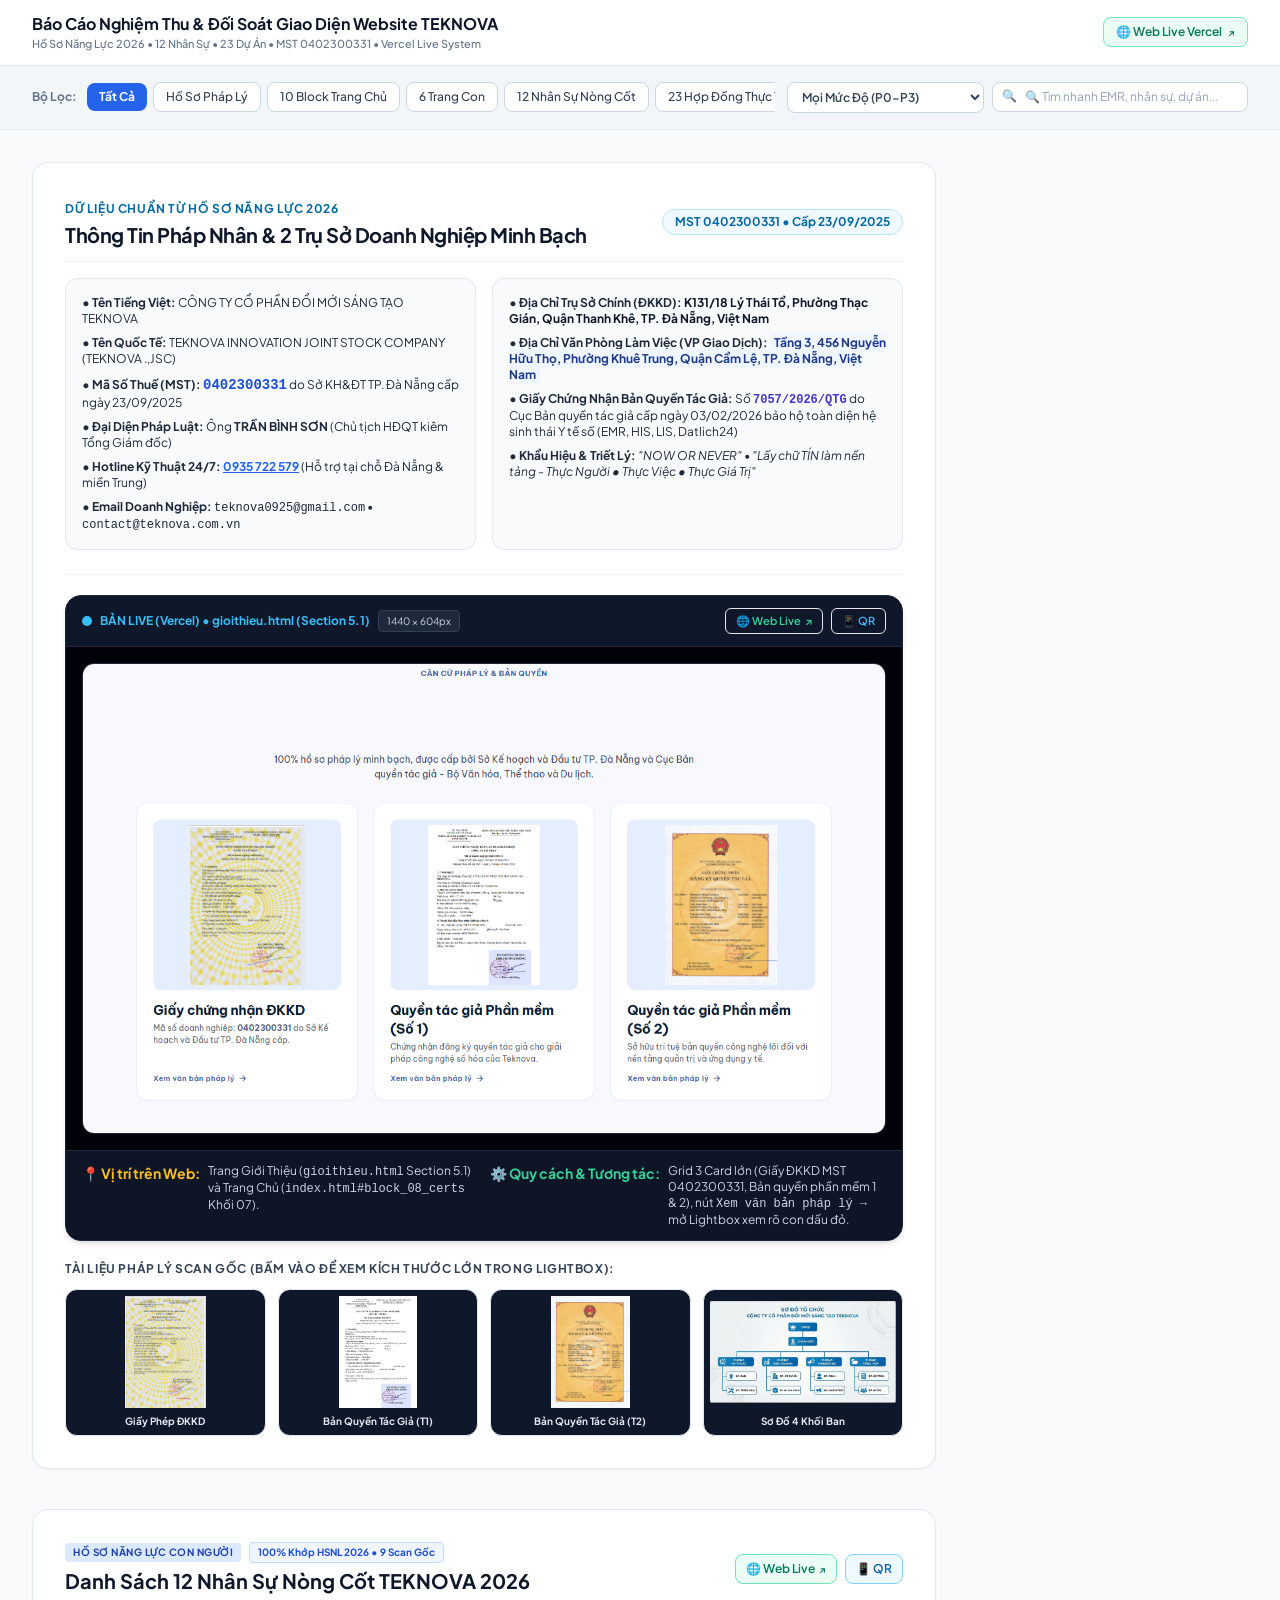
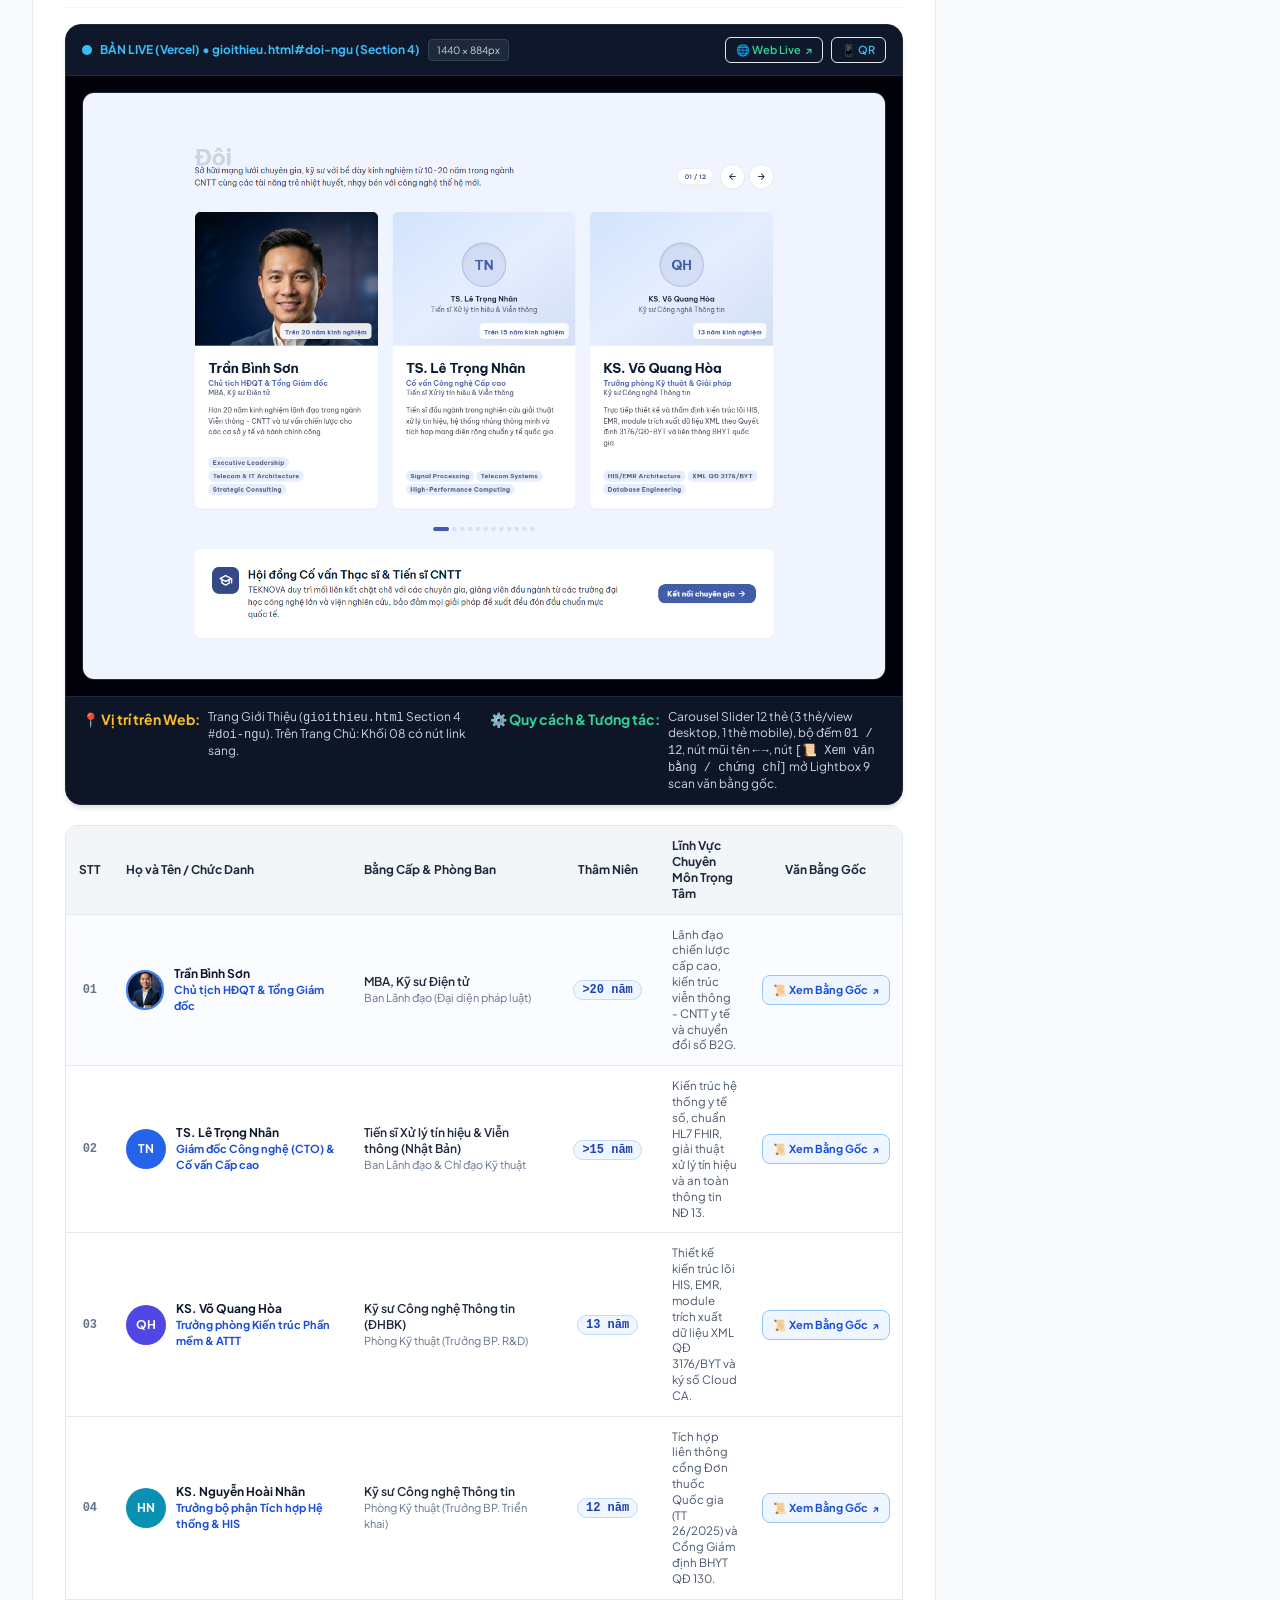
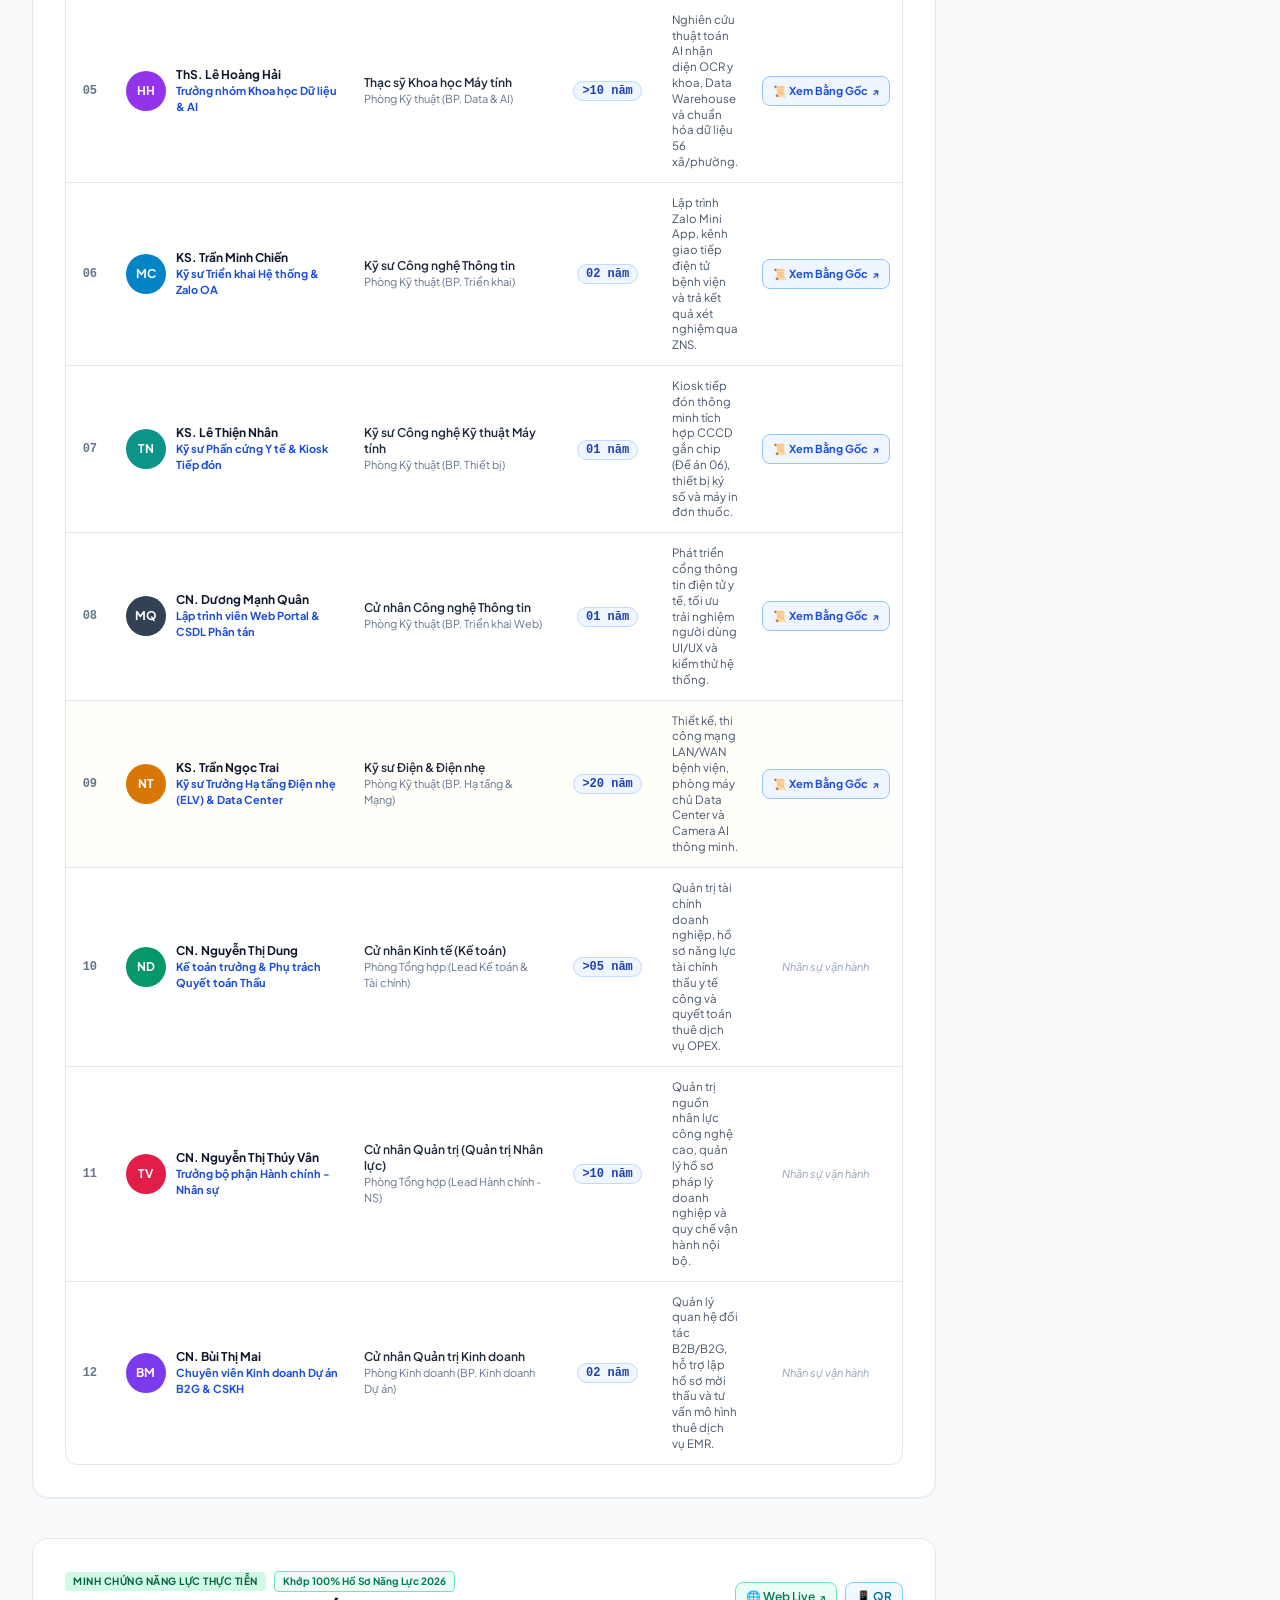
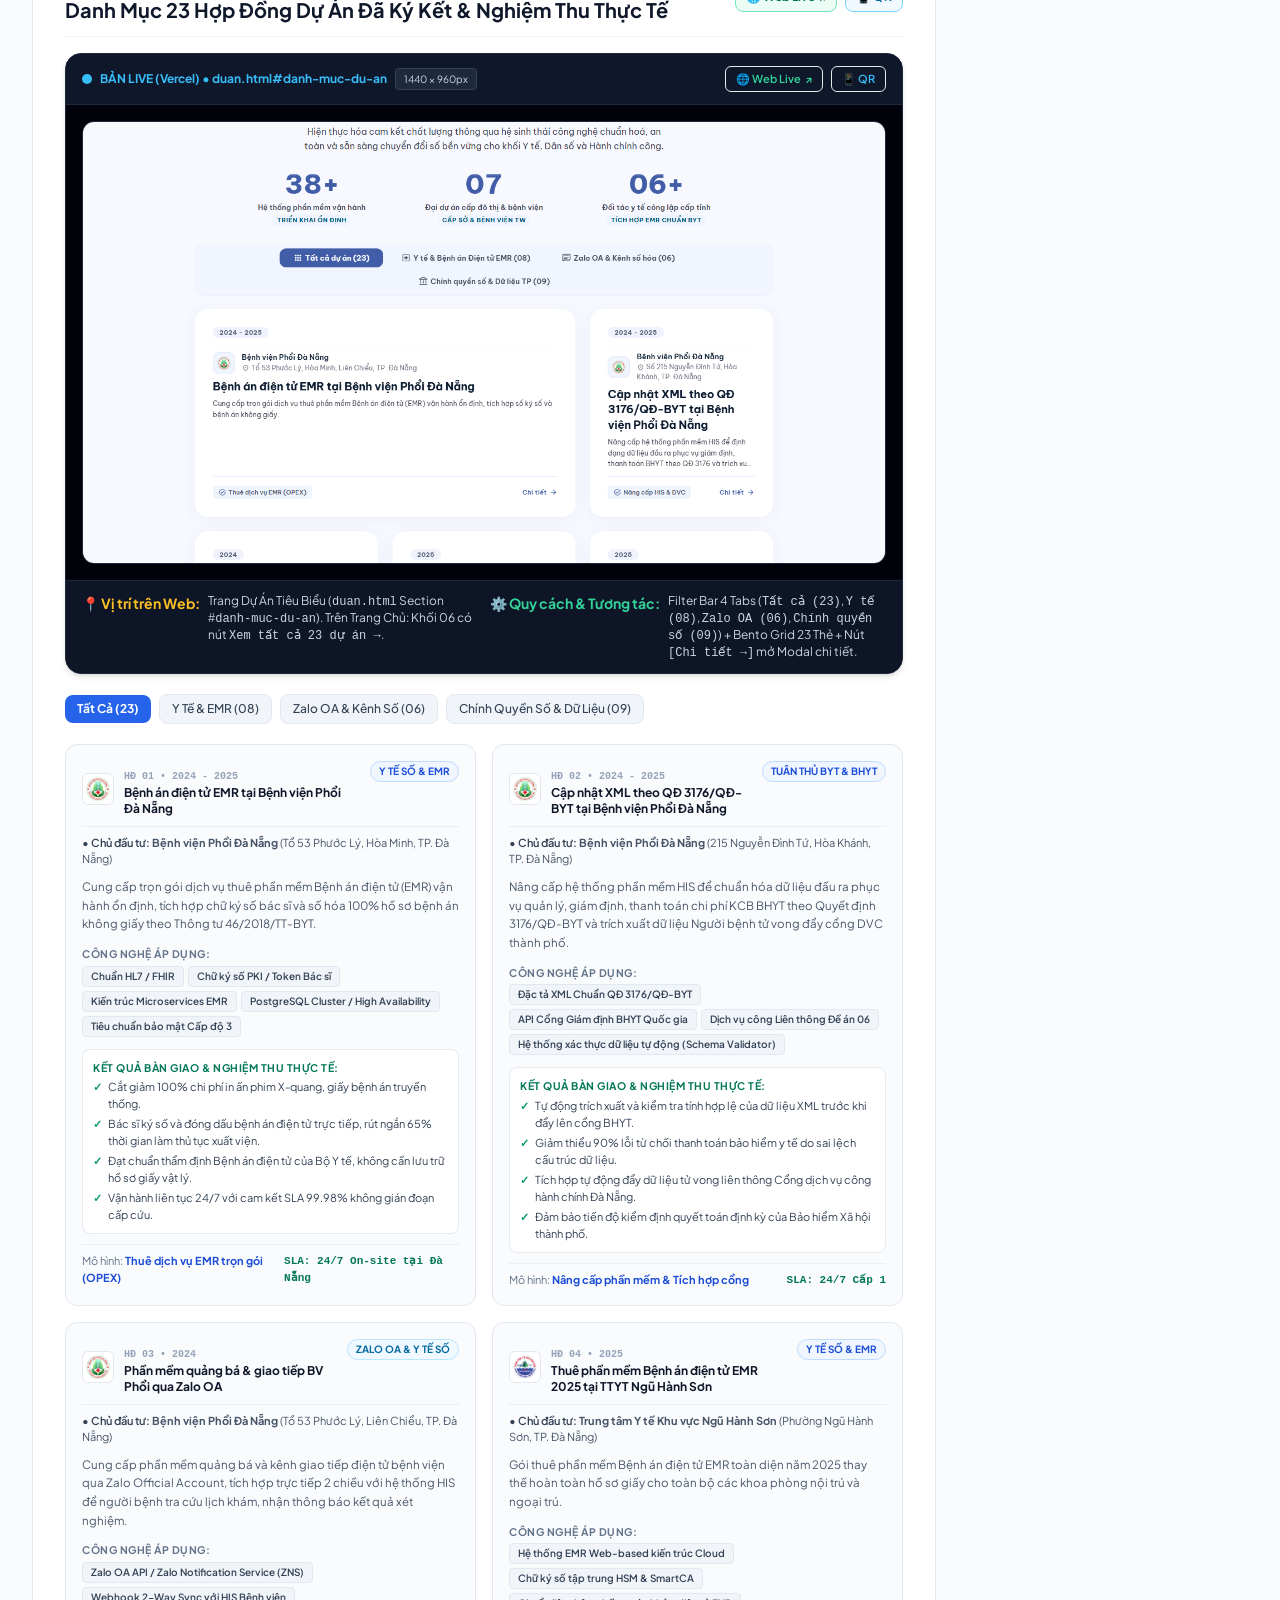
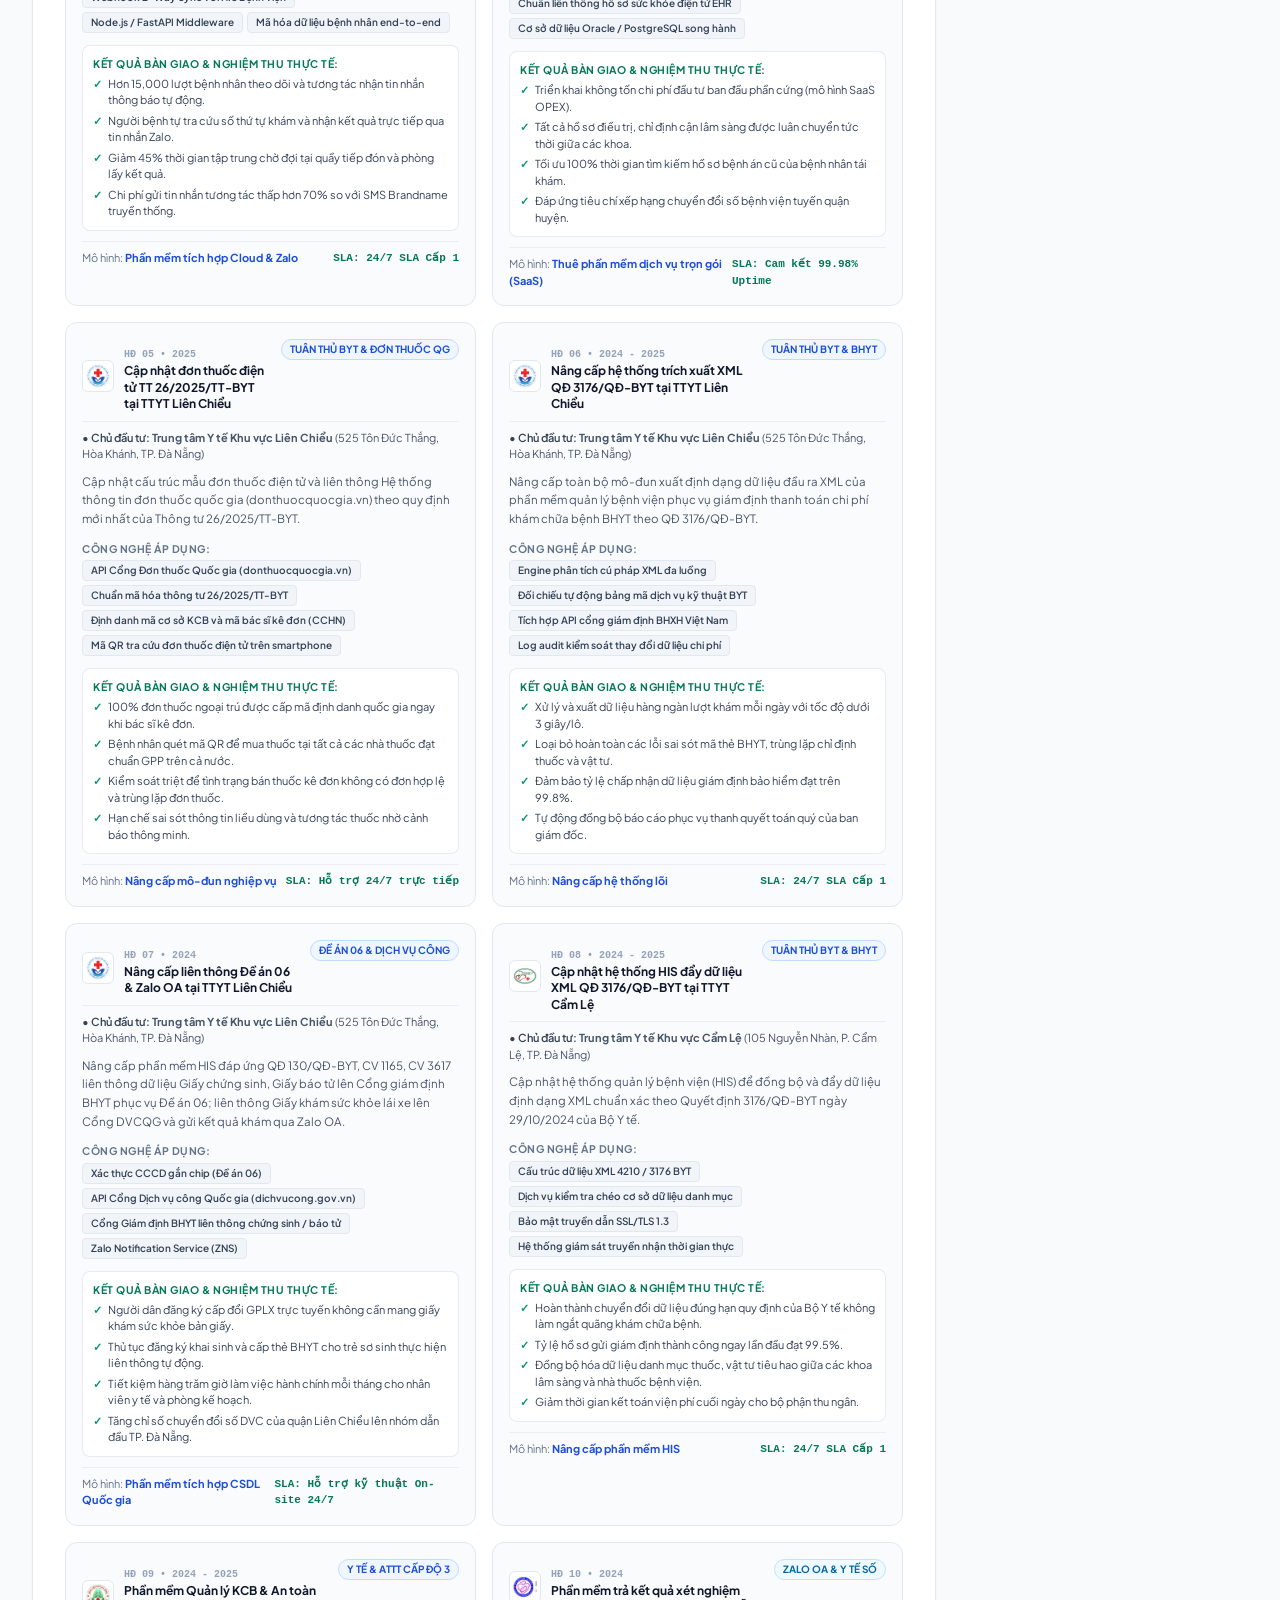
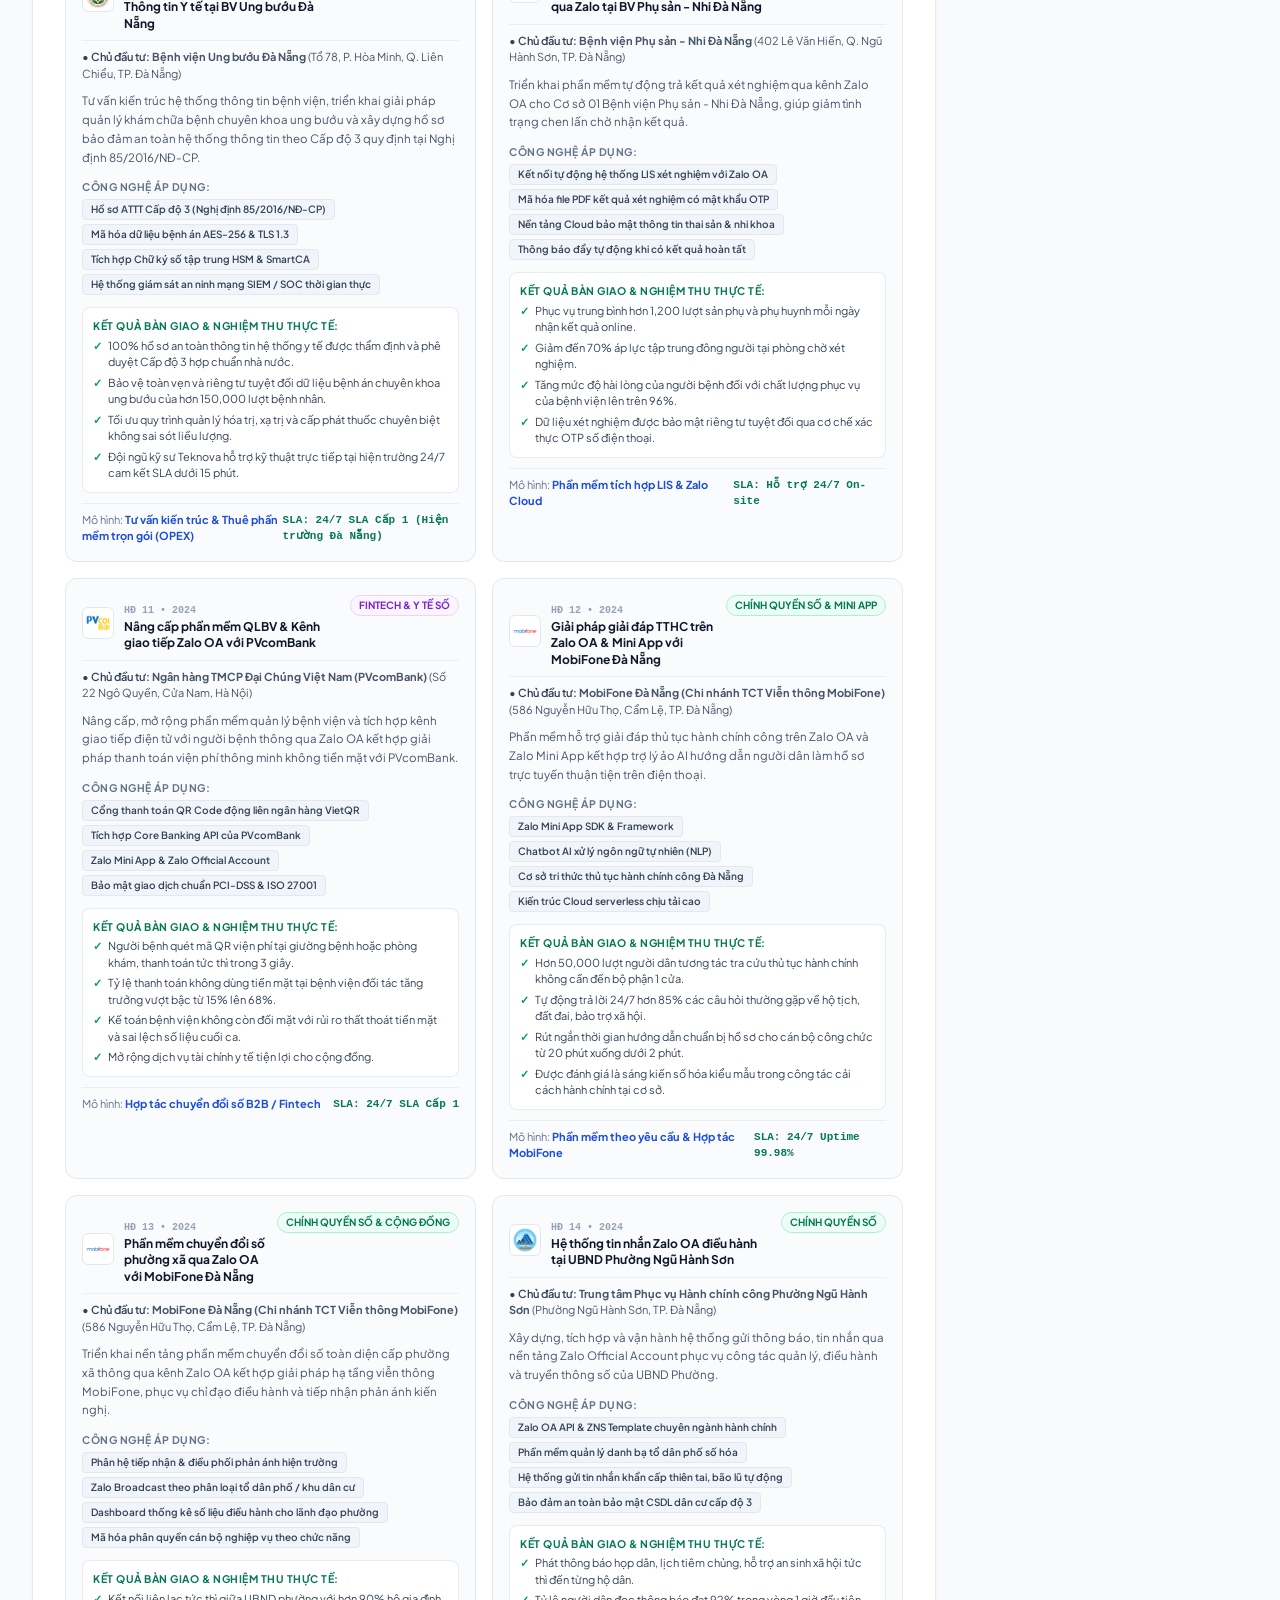
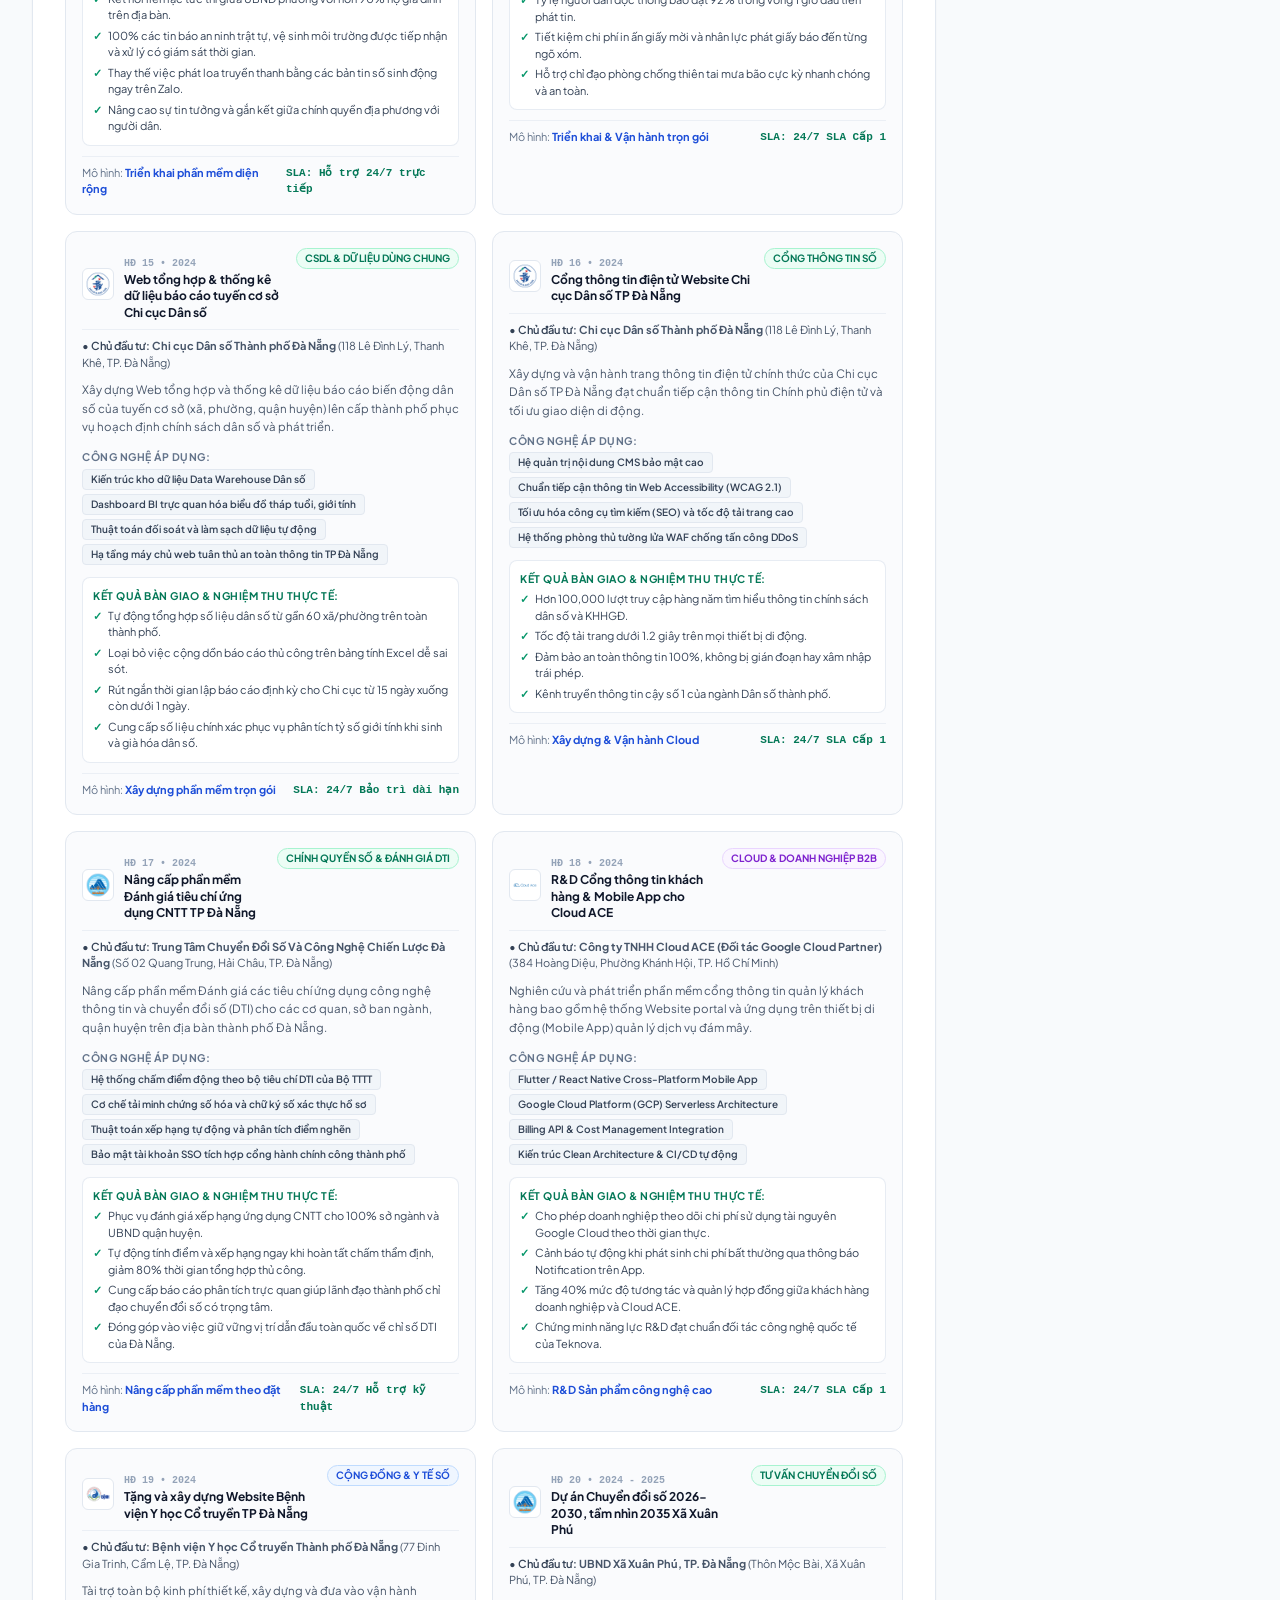
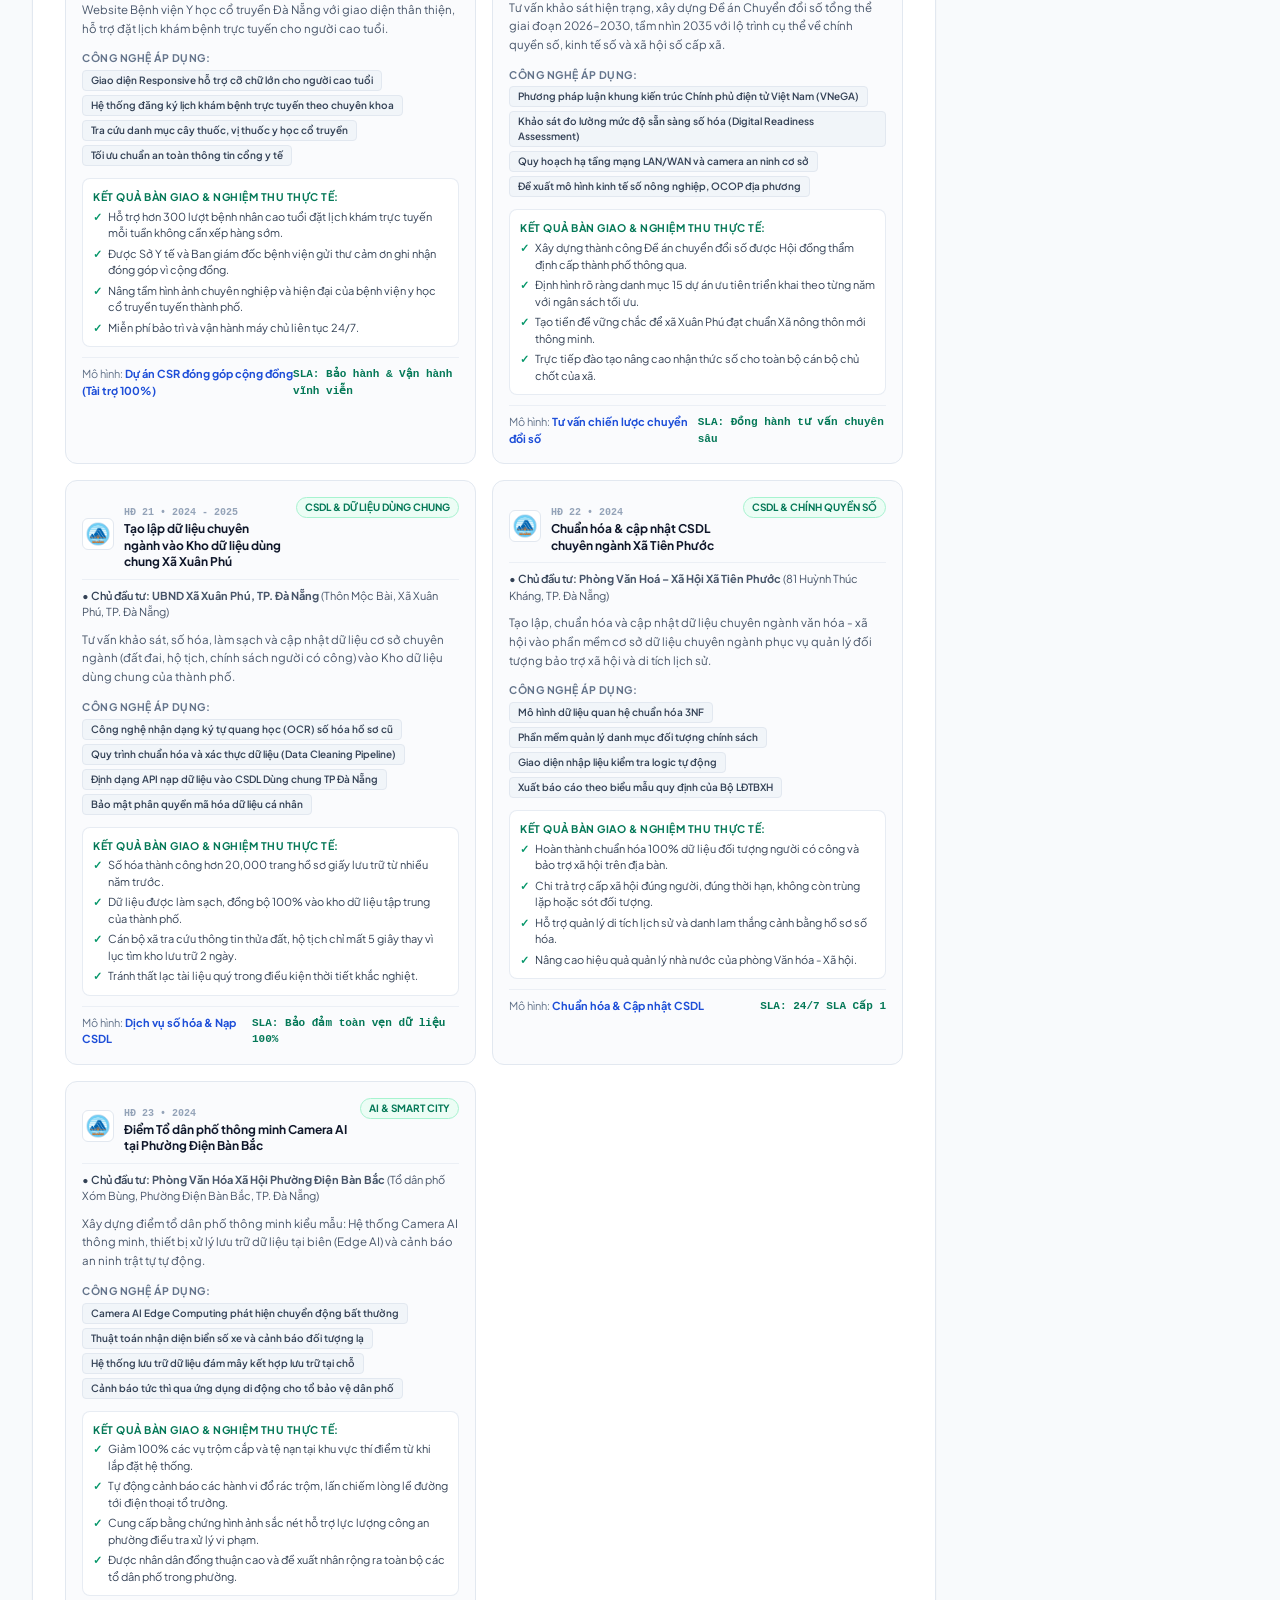
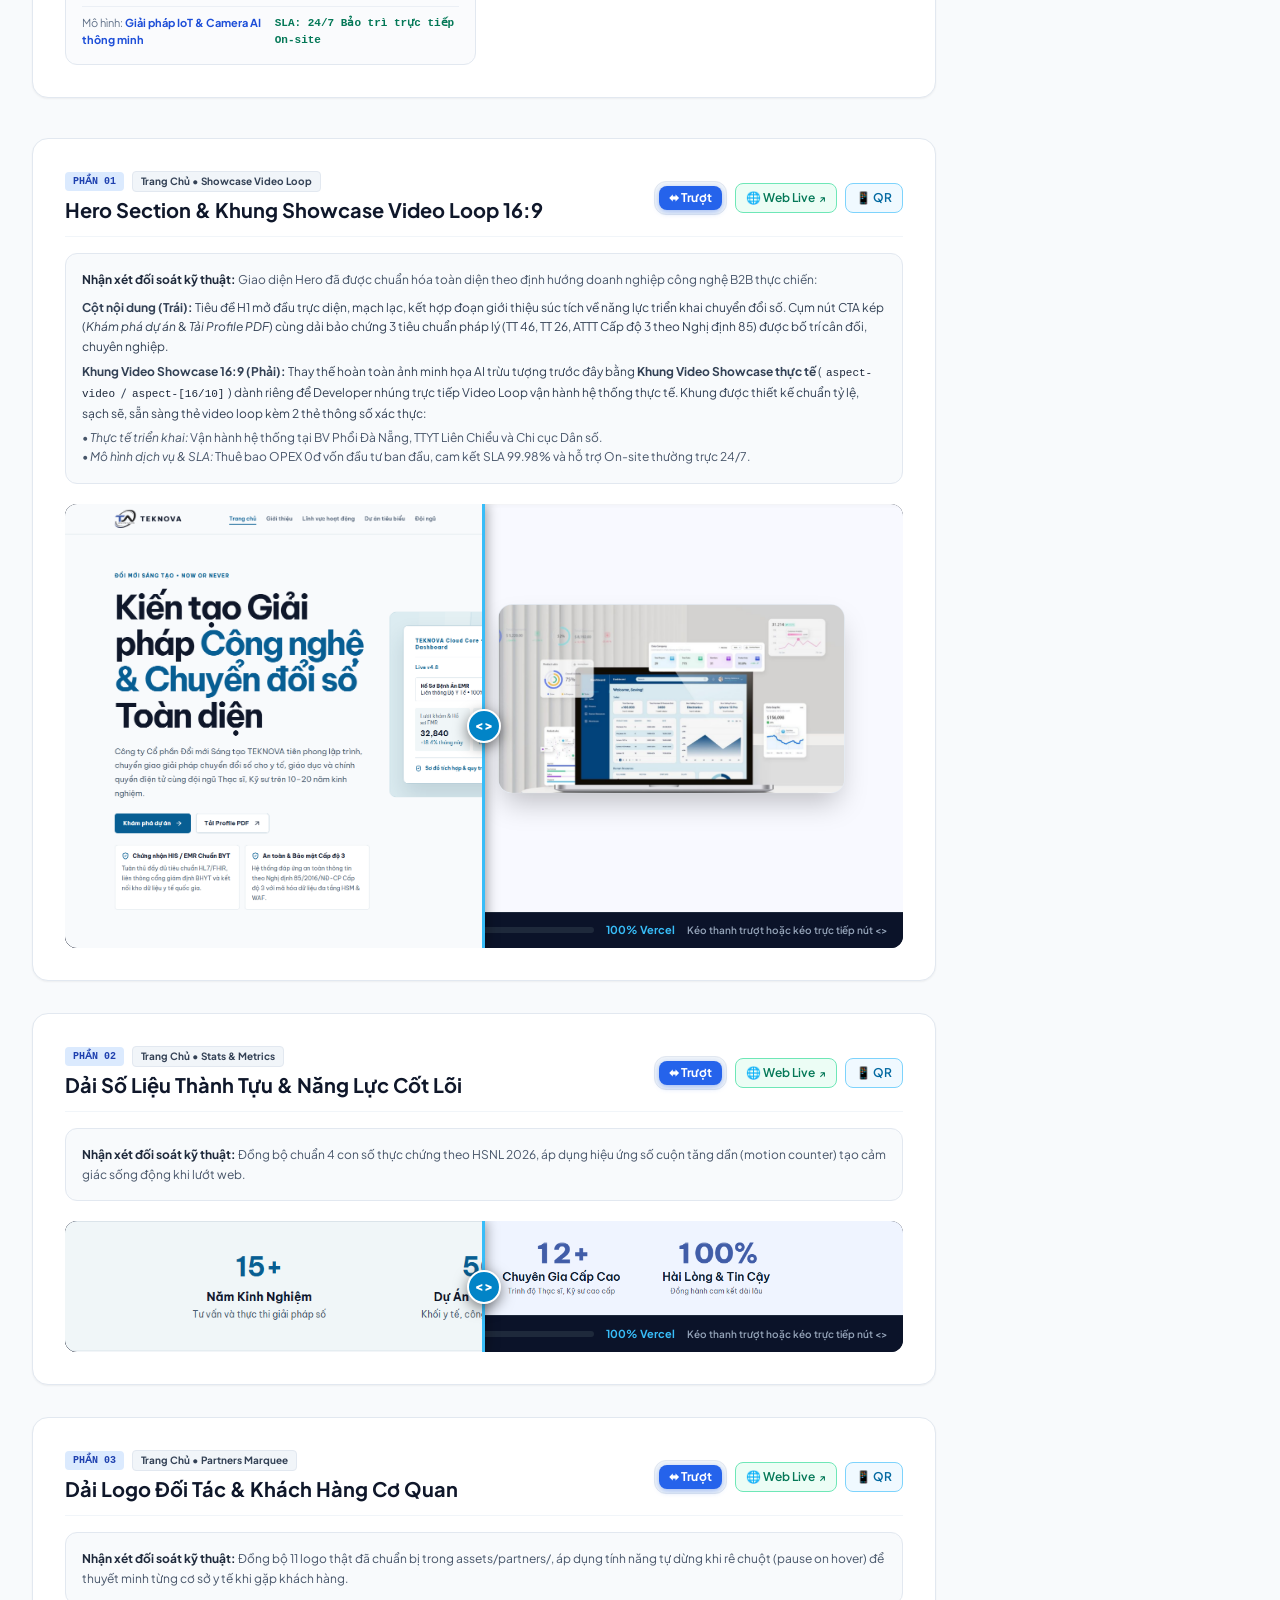
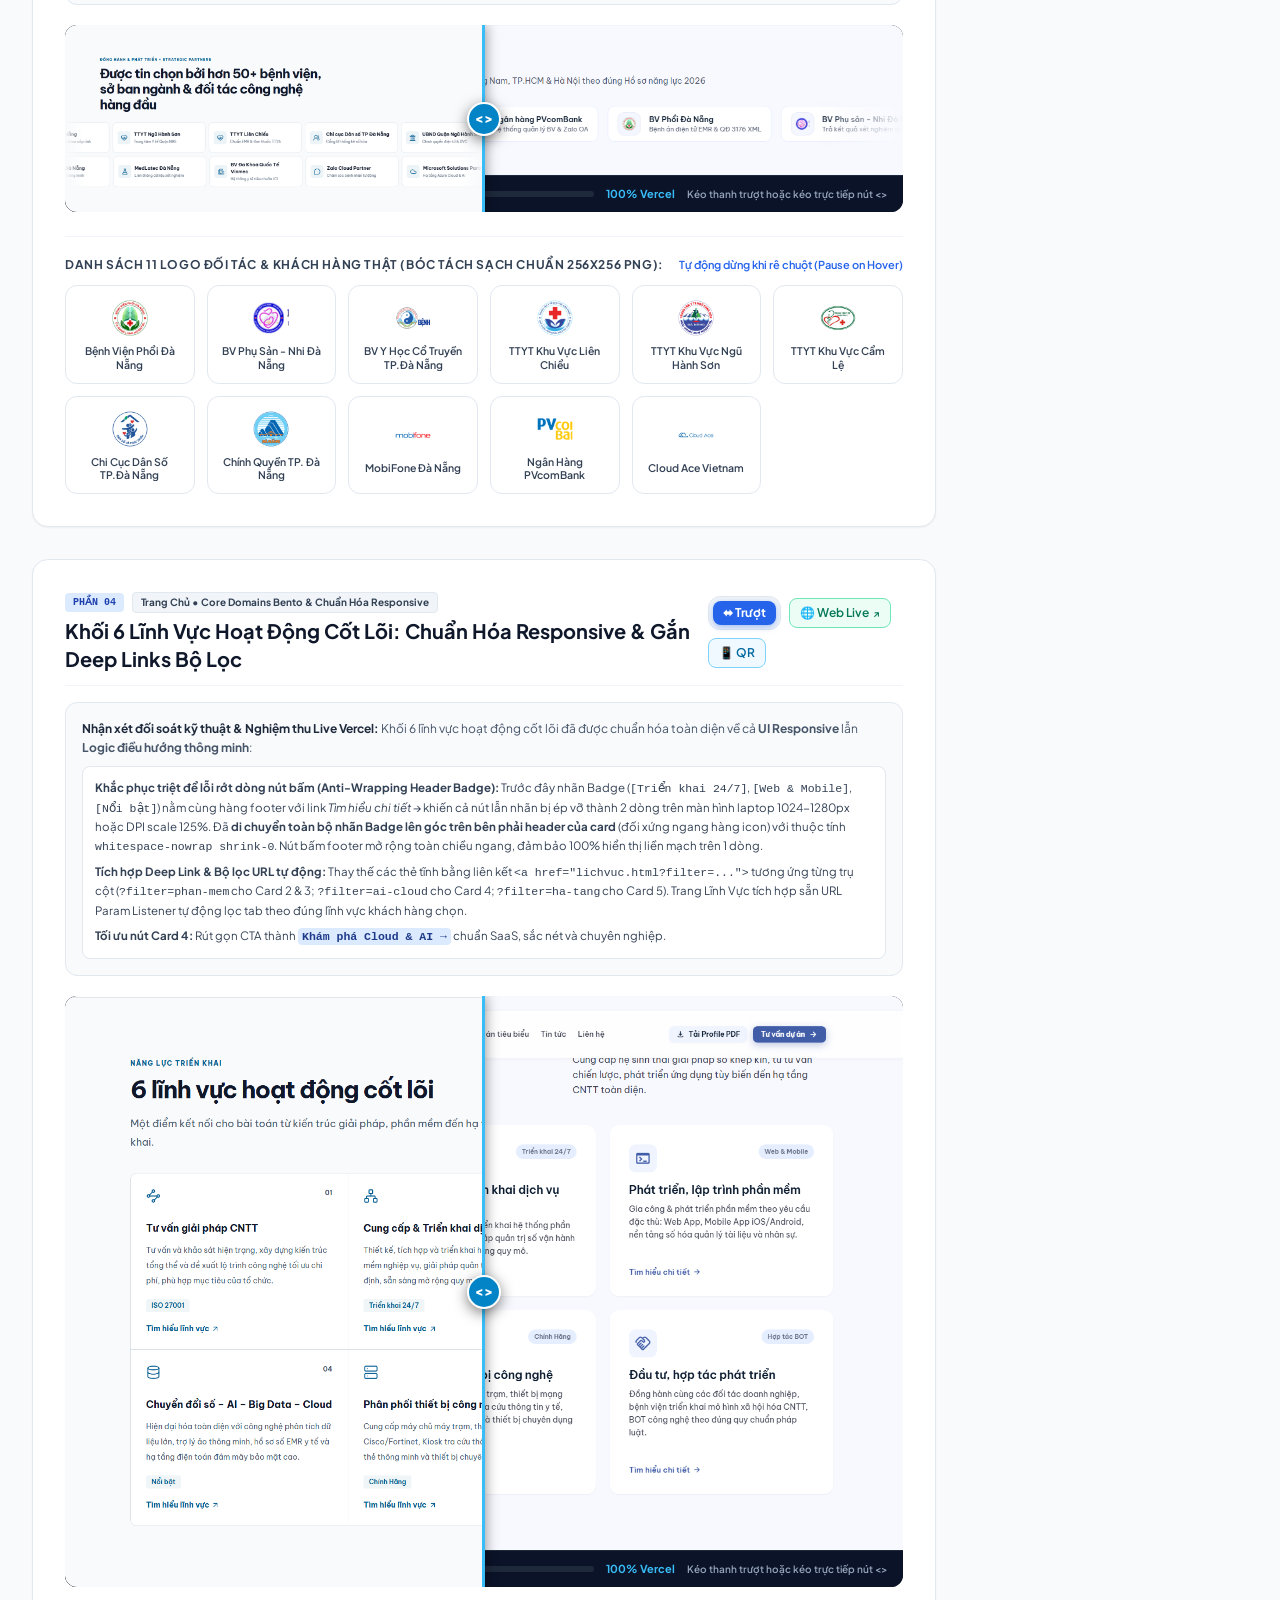
==== BAO_CAO_TEKNOVA_FOCUSED.html @ 28bc97f8 "feat(audit): publish focused Teknova audit report, visual comparison assets, and downloadable AI pro" ====
<!DOCTYPE html>
<html lang="vi" class="scroll-smooth">
<head>
  <meta charset="UTF-8">
  <meta name="viewport" content="width=device-width, initial-scale=1.0">
  <title>BÁO CÁO ĐỐI SOÁT &amp; NGHIỆM THU WEBSITE TEKNOVA 2026 • FOCUSED AUDIT &amp; INTERACTIVE SHOWCASE</title>
  
  <!-- Tailwind CSS CDN -->
  <script src="https://cdn.tailwindcss.com"></script>
  <link rel="stylesheet" href="assets/css/tailwind.min.css">
  <script>
    tailwind.config = {
      theme: {
        extend: {
          colors: {
            brand: {
              primary: '#415DA8',
              hover: '#344A87',
              light: '#E2EAF5',
              surface: '#F8F9FF',
              low: '#EFF4FF',
              text: '#0B1C30',
              muted: '#434655',
              border: '#C3C6D7'
            }
          }
        }
      }
    }
  </script>
  
  <!-- Google Fonts: Plus Jakarta Sans & Be Vietnam Pro & JetBrains Mono -->
  <link rel="preconnect" href="https://fonts.googleapis.com">
  <link rel="preconnect" href="https://fonts.gstatic.com" crossorigin>
  <link href="https://fonts.googleapis.com/css2?family=Be+Vietnam+Pro:wght@400;500;600;700;800&family=JetBrains+Mono:wght@400;500;600;700&family=Plus+Jakarta+Sans:wght@400;500;600;700;800&display=swap" rel="stylesheet">

  <style>
/* ==========================================================================
   TEKNOVA FOCUSED AUDIT REPORT — OFFLINE RESILIENCE STYLESHEET
   100% Standalone CSS Architecture for Zero-Network Environments
   ========================================================================== */

/* 1. CORE VARIABLES & BASE RESETS */
:root {
  --primary: #415DA8;
  --primary-hover: #344A87;
  --surface: #F8F9FF;
  --surface-low: #EFF4FF;
  --on-surface: #0B1C30;
  --border-color: #e2e8f0;
  --radius-xl: 1rem;
  --radius-2xl: 1.5rem;
}

* {
  box-sizing: border-box;
}

body {
  font-family: 'Plus Jakarta Sans', 'Be Vietnam Pro', -apple-system, BlinkMacSystemFont, "Segoe UI", Roboto, "Helvetica Neue", Arial, sans-serif;
  color: #1e293b;
  background-color: #f8fafc;
  line-height: 1.6;
  margin: 0;
  padding: 0;
}

code, pre {
  font-family: 'JetBrains Mono', Consolas, "SF Mono", Monaco, "Courier New", monospace;
}

/* Custom scrollbars */
::-webkit-scrollbar {
  width: 7px;
  height: 7px;
}
::-webkit-scrollbar-track {
  background: #f1f5f9;
}
::-webkit-scrollbar-thumb {
  background: #cbd5e1;
  border-radius: 4px;
}
::-webkit-scrollbar-thumb:hover {
  background: #94a3b8;
}

/* Zoom cursor & hover */
.img-zoom {
  transition: transform 0.25s cubic-bezier(0.16, 1, 0.3, 1), box-shadow 0.25s cubic-bezier(0.16, 1, 0.3, 1);
  cursor: zoom-in;
}
.img-zoom:hover {
  transform: scale(1.018);
  box-shadow: 0 12px 30px -8px rgba(15, 23, 42, 0.25);
}

/* Sticky sidebar link active state */
.nav-anchor.active {
  background-color: #eff6ff;
  color: #1d4ed8;
  font-weight: 700;
  border-left: 3px solid #2563eb;
}

/* 2. SPLIT BEFORE/AFTER SLIDER STYLING */
.compare-container {
  position: relative;
  width: 100%;
  border-radius: 0.75rem;
  overflow: hidden;
  background-color: #0f172a;
  user-select: none;
}

.slider-split-view {
  position: relative;
  width: 100%;
  overflow: hidden;
}

.slider-base-img {
  display: block;
  width: 100%;
  height: auto;
  object-fit: cover;
}

.slider-overlay-wrap {
  position: absolute;
  top: 0;
  left: 0;
  bottom: 0;
  width: 50%;
  overflow: hidden;
  border-right: 2px solid #38bdf8;
  background-color: #0f172a;
  box-shadow: 2px 0 12px rgba(0,0,0,0.4);
  z-index: 5;
}

.slider-overlay-img {
  display: block;
  width: 100%;
  height: 100%;
  object-fit: cover;
  object-position: left top;
}

.slider-divider-line {
  position: absolute;
  top: 0;
  bottom: 0;
  left: 50%;
  width: 2px;
  background-color: #38bdf8;
  z-index: 10;
  transform: translateX(-50%);
  pointer-events: none;
}

.slider-divider-handle {
  position: absolute;
  top: 50%;
  left: 50%;
  transform: translate(-50%, -50%);
  width: 34px;
  height: 34px;
  border-radius: 9999px;
  background: #0284c7;
  color: #ffffff;
  border: 2px solid #ffffff;
  box-shadow: 0 4px 14px rgba(0,0,0,0.5);
  display: flex;
  align-items: center;
  justify-content: center;
  font-size: 13px;
  font-weight: 800;
  cursor: ew-resize;
  pointer-events: auto;
}

.slider-range-bar {
  display: flex;
  align-items: center;
  gap: 0.75rem;
  padding: 0.6rem 1rem;
  background: #0b1329;
  border-top: 1px solid #1e293b;
  color: #94a3b8;
  font-size: 11px;
  font-weight: 600;
}

.slider-range-input {
  flex: 1;
  height: 6px;
  border-radius: 4px;
  background: #1e293b;
  outline: none;
  -webkit-appearance: none;
  cursor: pointer;
}
.slider-range-input::-webkit-slider-thumb {
  -webkit-appearance: none;
  width: 16px;
  height: 16px;
  border-radius: 50%;
  background: #38bdf8;
  cursor: pointer;
  box-shadow: 0 0 6px rgba(56, 189, 248, 0.8);
}

/* Segmented view mode buttons */
.view-mode-btn.active {
  background-color: #2563eb;
  color: #ffffff;
  font-weight: 700;
  box-shadow: 0 2px 6px rgba(37, 99, 235, 0.4);
}

/* Quick Toggle View */
.quick-toggle-box {
  position: relative;
  width: 100%;
  background-color: #0f172a;
  overflow: hidden;
  border-radius: 0.75rem;
}

/* 3. STRICT OFFLINE ESSENTIAL UTILITIES & MODAL OVERLAYS */
.hidden {
  display: none !important;
}

/* Medical Lightbox Modal */
#medicalLightbox {
  display: none;
  position: fixed !important;
  inset: 0 !important;
  top: 0 !important;
  left: 0 !important;
  right: 0 !important;
  bottom: 0 !important;
  width: 100vw !important;
  height: 100vh !important;
  z-index: 9999 !important;
  background-color: rgba(2, 6, 23, 0.95) !important;
  backdrop-filter: blur(12px);
  -webkit-backdrop-filter: blur(12px);
  align-items: center;
  justify-content: center;
  overflow: hidden;
  user-select: none;
  padding: 0.5rem;
}
#medicalLightbox.active {
  display: flex !important;
}
#medicalLightbox .absolute {
  position: absolute !important;
  z-index: 10000 !important;
}
#medicalLightbox .pointer-events-none {
  pointer-events: none !important;
}
#medicalLightbox .pointer-events-auto {
  pointer-events: auto !important;
}
#lightboxViewport {
  width: 100% !important;
  height: 100% !important;
  display: flex !important;
  align-items: center !important;
  justify-content: center !important;
  overflow: hidden !important;
  cursor: grab;
}
#lightboxViewport.grabbing {
  cursor: grabbing;
}
#lightboxImg {
  max-width: 90vw !important;
  max-height: 85vh !important;
  object-fit: contain !important;
  pointer-events: auto;
}

/* QR Code Modal */
#qrModal {
  display: none;
  position: fixed !important;
  inset: 0 !important;
  top: 0 !important;
  left: 0 !important;
  right: 0 !important;
  bottom: 0 !important;
  width: 100vw !important;
  height: 100vh !important;
  z-index: 9999 !important;
  background-color: rgba(2, 6, 23, 0.85) !important;
  backdrop-filter: blur(8px);
  -webkit-backdrop-filter: blur(8px);
  align-items: center;
  justify-content: center;
  padding: 1rem;
}
#qrModal.active {
  display: flex !important;
}
#qrModal > div {
  position: relative !important;
  z-index: 10000 !important;
}

/* ==========================================================================
   COMPILED TAILWIND CSS UTILITIES (EMBEDDED FOR 100% OFFLINE RESILIENCE)
   ========================================================================== */
*,:after,:before{--tw-border-spacing-x:0;--tw-border-spacing-y:0;--tw-translate-x:0;--tw-translate-y:0;--tw-rotate:0;--tw-skew-x:0;--tw-skew-y:0;--tw-scale-x:1;--tw-scale-y:1;--tw-pan-x: ;--tw-pan-y: ;--tw-pinch-zoom: ;--tw-scroll-snap-strictness:proximity;--tw-gradient-from-position: ;--tw-gradient-via-position: ;--tw-gradient-to-position: ;--tw-ordinal: ;--tw-slashed-zero: ;--tw-numeric-figure: ;--tw-numeric-spacing: ;--tw-numeric-fraction: ;--tw-ring-inset: ;--tw-ring-offset-width:0px;--tw-ring-offset-color:#fff;--tw-ring-color:rgba(59,130,246,.5);--tw-ring-offset-shadow:0 0 #0000;--tw-ring-shadow:0 0 #0000;--tw-shadow:0 0 #0000;--tw-shadow-colored:0 0 #0000;--tw-blur: ;--tw-brightness: ;--tw-contrast: ;--tw-grayscale: ;--tw-hue-rotate: ;--tw-invert: ;--tw-saturate: ;--tw-sepia: ;--tw-drop-shadow: ;--tw-backdrop-blur: ;--tw-backdrop-brightness: ;--tw-backdrop-contrast: ;--tw-backdrop-grayscale: ;--tw-backdrop-hue-rotate: ;--tw-backdrop-invert: ;--tw-backdrop-opacity: ;--tw-backdrop-saturate: ;--tw-backdrop-sepia: ;--tw-contain-size: ;--tw-contain-layout: ;--tw-contain-paint: ;--tw-contain-style: }::backdrop{--tw-border-spacing-x:0;--tw-border-spacing-y:0;--tw-translate-x:0;--tw-translate-y:0;--tw-rotate:0;--tw-skew-x:0;--tw-skew-y:0;--tw-scale-x:1;--tw-scale-y:1;--tw-pan-x: ;--tw-pan-y: ;--tw-pinch-zoom: ;--tw-scroll-snap-strictness:proximity;--tw-gradient-from-position: ;--tw-gradient-via-position: ;--tw-gradient-to-position: ;--tw-ordinal: ;--tw-slashed-zero: ;--tw-numeric-figure: ;--tw-numeric-spacing: ;--tw-numeric-fraction: ;--tw-ring-inset: ;--tw-ring-offset-width:0px;--tw-ring-offset-color:#fff;--tw-ring-color:rgba(59,130,246,.5);--tw-ring-offset-shadow:0 0 #0000;--tw-ring-shadow:0 0 #0000;--tw-shadow:0 0 #0000;--tw-shadow-colored:0 0 #0000;--tw-blur: ;--tw-brightness: ;--tw-contrast: ;--tw-grayscale: ;--tw-hue-rotate: ;--tw-invert: ;--tw-saturate: ;--tw-sepia: ;--tw-drop-shadow: ;--tw-backdrop-blur: ;--tw-backdrop-brightness: ;--tw-backdrop-contrast: ;--tw-backdrop-grayscale: ;--tw-backdrop-hue-rotate: ;--tw-backdrop-invert: ;--tw-backdrop-opacity: ;--tw-backdrop-saturate: ;--tw-backdrop-sepia: ;--tw-contain-size: ;--tw-contain-layout: ;--tw-contain-paint: ;--tw-contain-style: }/*! tailwindcss v3.4.19 | MIT License | https://tailwindcss.com*/*,:after,:before{box-sizing:border-box;border:0 solid #e5e7eb}:after,:before{--tw-content:""}:host,html{line-height:1.5;-webkit-text-size-adjust:100%;-moz-tab-size:4;-o-tab-size:4;tab-size:4;font-family:ui-sans-serif,system-ui,sans-serif,Apple Color Emoji,Segoe UI Emoji,Segoe UI Symbol,Noto Color Emoji;font-feature-settings:normal;font-variation-settings:normal;-webkit-tap-highlight-color:transparent}body{margin:0;line-height:inherit}hr{height:0;color:inherit;border-top-width:1px}abbr:where([title]){-webkit-text-decoration:underline dotted;text-decoration:underline dotted}h1,h2,h3,h4,h5,h6{font-size:inherit;font-weight:inherit}a{color:inherit;text-decoration:inherit}b,strong{font-weight:bolder}code,kbd,pre,samp{font-family:ui-monospace,SFMono-Regular,Menlo,Monaco,Consolas,Liberation Mono,Courier New,monospace;font-feature-settings:normal;font-variation-settings:normal;font-size:1em}small{font-size:80%}sub,sup{font-size:75%;line-height:0;position:relative;vertical-align:baseline}sub{bottom:-.25em}sup{top:-.5em}table{text-indent:0;border-color:inherit;border-collapse:collapse}button,input,optgroup,select,textarea{font-family:inherit;font-feature-settings:inherit;font-variation-settings:inherit;font-size:100%;font-weight:inherit;line-height:inherit;letter-spacing:inherit;color:inherit;margin:0;padding:0}button,select{text-transform:none}button,input:where([type=button]),input:where([type=reset]),input:where([type=submit]){-webkit-appearance:button;background-color:transparent;background-image:none}:-moz-focusring{outline:auto}:-moz-ui-invalid{box-shadow:none}progress{vertical-align:baseline}::-webkit-inner-spin-button,::-webkit-outer-spin-button{height:auto}[type=search]{-webkit-appearance:textfield;outline-offset:-2px}::-webkit-search-decoration{-webkit-appearance:none}::-webkit-file-upload-button{-webkit-appearance:button;font:inherit}summary{display:list-item}blockquote,dd,dl,figure,h1,h2,h3,h4,h5,h6,hr,p,pre{margin:0}fieldset{margin:0}fieldset,legend{padding:0}menu,ol,ul{list-style:none;margin:0;padding:0}dialog{padding:0}textarea{resize:vertical}input::-moz-placeholder,textarea::-moz-placeholder{opacity:1;color:#9ca3af}input::placeholder,textarea::placeholder{opacity:1;color:#9ca3af}[role=button],button{cursor:pointer}:disabled{cursor:default}audio,canvas,embed,iframe,img,object,svg,video{display:block;vertical-align:middle}img,video{max-width:100%;height:auto}[hidden]:where(:not([hidden=until-found])){display:none}.pointer-events-none{pointer-events:none}.pointer-events-auto{pointer-events:auto}.fixed{position:fixed}.absolute{position:absolute}.relative{position:relative}.sticky{position:sticky}.inset-0{inset:0}.left-2\.5{left:.625rem}.left-3{left:.75rem}.right-2{right:.5rem}.right-3{right:.75rem}.right-4{right:1rem}.top-0{top:0}.top-1\.5{top:.375rem}.top-14{top:3.5rem}.top-28{top:7rem}.top-3{top:.75rem}.top-4{top:1rem}.z-20{z-index:20}.z-30{z-index:30}.z-40{z-index:40}.z-50{z-index:50}.mx-auto{margin-left:auto;margin-right:auto}.mb-0{margin-bottom:0}.mb-0\.5{margin-bottom:.125rem}.mb-1{margin-bottom:.25rem}.mb-1\.5{margin-bottom:.375rem}.mb-2{margin-bottom:.5rem}.mb-2\.5{margin-bottom:.625rem}.mb-3{margin-bottom:.75rem}.mb-4{margin-bottom:1rem}.mb-5{margin-bottom:1.25rem}.mb-6{margin-bottom:1.5rem}.ml-auto{margin-left:auto}.mr-1{margin-right:.25rem}.mt-0\.5{margin-top:.125rem}.mt-1{margin-top:.25rem}.mt-1\.5{margin-top:.375rem}.mt-12{margin-top:3rem}.mt-2{margin-top:.5rem}.mt-4{margin-top:1rem}.mt-6{margin-top:1.5rem}.line-clamp-2{overflow:hidden;display:-webkit-box;-webkit-box-orient:vertical;-webkit-line-clamp:2}.block{display:block}.flex{display:flex}.table{display:table}.grid{display:grid}.contents{display:contents}.hidden{display:none}.h-10{height:2.5rem}.h-2{height:.5rem}.h-2\.5{height:.625rem}.h-28{height:7rem}.h-44{height:11rem}.h-56{height:14rem}.h-8{height:2rem}.h-auto{height:auto}.h-full{height:100%}.max-h-\[88vh\]{max-height:88vh}.w-10{width:2.5rem}.w-12{width:3rem}.w-16{width:4rem}.w-2{width:.5rem}.w-2\.5{width:.625rem}.w-20{width:5rem}.w-24{width:6rem}.w-28{width:7rem}.w-32{width:8rem}.w-36{width:9rem}.w-44{width:11rem}.w-48{width:12rem}.w-56{width:14rem}.w-64{width:16rem}.w-8{width:2rem}.w-auto{width:auto}.w-full{width:100%}.max-w-3xl{max-width:48rem}.max-w-7xl{max-width:80rem}.max-w-\[200px\]{max-width:200px}.max-w-\[60vw\]{max-width:60vw}.max-w-full{max-width:100%}.max-w-none{max-width:none}.max-w-sm{max-width:24rem}.flex-1{flex:1 1 0%}.shrink-0{flex-shrink:0}.border-collapse{border-collapse:collapse}.origin-center{transform-origin:center}.transform{transform:translate(var(--tw-translate-x),var(--tw-translate-y)) rotate(var(--tw-rotate)) skewX(var(--tw-skew-x)) skewY(var(--tw-skew-y)) scaleX(var(--tw-scale-x)) scaleY(var(--tw-scale-y))}@keyframes pulse{50%{opacity:.5}}.animate-pulse{animation:pulse 2s cubic-bezier(.4,0,.6,1) infinite}.cursor-pointer{cursor:pointer}.select-none{-webkit-user-select:none;-moz-user-select:none;user-select:none}.list-none{list-style-type:none}.grid-cols-1{grid-template-columns:repeat(1,minmax(0,1fr))}.grid-cols-2{grid-template-columns:repeat(2,minmax(0,1fr))}.flex-col{flex-direction:column}.flex-wrap{flex-wrap:wrap}.items-start{align-items:flex-start}.items-center{align-items:center}.items-stretch{align-items:stretch}.justify-center{justify-content:center}.justify-between{justify-content:space-between}.gap-1{gap:.25rem}.gap-1\.5{gap:.375rem}.gap-2{gap:.5rem}.gap-2\.5{gap:.625rem}.gap-3{gap:.75rem}.gap-4{gap:1rem}.gap-8{gap:2rem}.space-y-1>:not([hidden])~:not([hidden]){--tw-space-y-reverse:0;margin-top:calc(.25rem*(1 - var(--tw-space-y-reverse)));margin-bottom:calc(.25rem*var(--tw-space-y-reverse))}.space-y-1\.5>:not([hidden])~:not([hidden]){--tw-space-y-reverse:0;margin-top:calc(.375rem*(1 - var(--tw-space-y-reverse)));margin-bottom:calc(.375rem*var(--tw-space-y-reverse))}.space-y-10>:not([hidden])~:not([hidden]){--tw-space-y-reverse:0;margin-top:calc(2.5rem*(1 - var(--tw-space-y-reverse)));margin-bottom:calc(2.5rem*var(--tw-space-y-reverse))}.space-y-2>:not([hidden])~:not([hidden]){--tw-space-y-reverse:0;margin-top:calc(.5rem*(1 - var(--tw-space-y-reverse)));margin-bottom:calc(.5rem*var(--tw-space-y-reverse))}.space-y-3>:not([hidden])~:not([hidden]){--tw-space-y-reverse:0;margin-top:calc(.75rem*(1 - var(--tw-space-y-reverse)));margin-bottom:calc(.75rem*var(--tw-space-y-reverse))}.space-y-6>:not([hidden])~:not([hidden]){--tw-space-y-reverse:0;margin-top:calc(1.5rem*(1 - var(--tw-space-y-reverse)));margin-bottom:calc(1.5rem*var(--tw-space-y-reverse))}.space-y-8>:not([hidden])~:not([hidden]){--tw-space-y-reverse:0;margin-top:calc(2rem*(1 - var(--tw-space-y-reverse)));margin-bottom:calc(2rem*var(--tw-space-y-reverse))}.divide-y>:not([hidden])~:not([hidden]){--tw-divide-y-reverse:0;border-top-width:calc(1px*(1 - var(--tw-divide-y-reverse)));border-bottom-width:calc(1px*var(--tw-divide-y-reverse))}.divide-slate-200>:not([hidden])~:not([hidden]){--tw-divide-opacity:1;border-color:rgb(226 232 240/var(--tw-divide-opacity,1))}.overflow-hidden{overflow:hidden}.overflow-x-auto{overflow-x:auto}.overflow-y-auto{overflow-y:auto}.scroll-smooth{scroll-behavior:smooth}.truncate{overflow:hidden;text-overflow:ellipsis}.truncate,.whitespace-nowrap{white-space:nowrap}.rounded{border-radius:.25rem}.rounded-2xl{border-radius:1rem}.rounded-3xl{border-radius:1.5rem}.rounded-full{border-radius:9999px}.rounded-lg{border-radius:.5rem}.rounded-md{border-radius:.375rem}.rounded-xl{border-radius:.75rem}.border{border-width:1px}.border-2{border-width:2px}.border-b{border-bottom-width:1px}.border-b-2{border-bottom-width:2px}.border-t{border-top-width:1px}.border-t-2{border-top-width:2px}.border-blue-200{--tw-border-opacity:1;border-color:rgb(191 219 254/var(--tw-border-opacity,1))}.border-blue-300{--tw-border-opacity:1;border-color:rgb(147 197 253/var(--tw-border-opacity,1))}.border-blue-400\/30{border-color:rgba(96,165,250,.3)}.border-blue-500{--tw-border-opacity:1;border-color:rgb(59 130 246/var(--tw-border-opacity,1))}.border-emerald-200{--tw-border-opacity:1;border-color:rgb(167 243 208/var(--tw-border-opacity,1))}.border-emerald-300{--tw-border-opacity:1;border-color:rgb(110 231 183/var(--tw-border-opacity,1))}.border-emerald-400\/30{border-color:rgba(52,211,153,.3)}.border-emerald-800{--tw-border-opacity:1;border-color:rgb(6 95 70/var(--tw-border-opacity,1))}.border-purple-200{--tw-border-opacity:1;border-color:rgb(233 213 255/var(--tw-border-opacity,1))}.border-purple-800{--tw-border-opacity:1;border-color:rgb(107 33 168/var(--tw-border-opacity,1))}.border-sky-200{--tw-border-opacity:1;border-color:rgb(186 230 253/var(--tw-border-opacity,1))}.border-sky-300{--tw-border-opacity:1;border-color:rgb(125 211 252/var(--tw-border-opacity,1))}.border-sky-500{--tw-border-opacity:1;border-color:rgb(14 165 233/var(--tw-border-opacity,1))}.border-sky-800{--tw-border-opacity:1;border-color:rgb(7 89 133/var(--tw-border-opacity,1))}.border-sky-800\/60{border-color:rgba(7,89,133,.6)}.border-slate-100{--tw-border-opacity:1;border-color:rgb(241 245 249/var(--tw-border-opacity,1))}.border-slate-200{--tw-border-opacity:1;border-color:rgb(226 232 240/var(--tw-border-opacity,1))}.border-slate-200\/60{border-color:rgba(226,232,240,.6)}.border-slate-200\/80{border-color:rgba(226,232,240,.8)}.border-slate-300{--tw-border-opacity:1;border-color:rgb(203 213 225/var(--tw-border-opacity,1))}.border-slate-700{--tw-border-opacity:1;border-color:rgb(51 65 85/var(--tw-border-opacity,1))}.border-slate-700\/80{border-color:rgba(51,65,85,.8)}.border-slate-800{--tw-border-opacity:1;border-color:rgb(30 41 59/var(--tw-border-opacity,1))}.bg-amber-400{--tw-bg-opacity:1;background-color:rgb(251 191 36/var(--tw-bg-opacity,1))}.bg-amber-50\/30{background-color:rgba(255,251,235,.3)}.bg-amber-500{--tw-bg-opacity:1;background-color:rgb(245 158 11/var(--tw-bg-opacity,1))}.bg-amber-600{--tw-bg-opacity:1;background-color:rgb(217 119 6/var(--tw-bg-opacity,1))}.bg-black{--tw-bg-opacity:1;background-color:rgb(0 0 0/var(--tw-bg-opacity,1))}.bg-black\/60{background-color:rgba(0,0,0,.6)}.bg-blue-100{--tw-bg-opacity:1;background-color:rgb(219 234 254/var(--tw-bg-opacity,1))}.bg-blue-50{--tw-bg-opacity:1;background-color:rgb(239 246 255/var(--tw-bg-opacity,1))}.bg-blue-50\/30{background-color:rgba(239,246,255,.3)}.bg-blue-500\/20{background-color:rgba(59,130,246,.2)}.bg-blue-600{--tw-bg-opacity:1;background-color:rgb(37 99 235/var(--tw-bg-opacity,1))}.bg-cyan-600{--tw-bg-opacity:1;background-color:rgb(8 145 178/var(--tw-bg-opacity,1))}.bg-emerald-100{--tw-bg-opacity:1;background-color:rgb(209 250 229/var(--tw-bg-opacity,1))}.bg-emerald-400{--tw-bg-opacity:1;background-color:rgb(52 211 153/var(--tw-bg-opacity,1))}.bg-emerald-50{--tw-bg-opacity:1;background-color:rgb(236 253 245/var(--tw-bg-opacity,1))}.bg-emerald-500{--tw-bg-opacity:1;background-color:rgb(16 185 129/var(--tw-bg-opacity,1))}.bg-emerald-500\/20{background-color:rgba(16,185,129,.2)}.bg-emerald-600{--tw-bg-opacity:1;background-color:rgb(5 150 105/var(--tw-bg-opacity,1))}.bg-emerald-950\/60{background-color:rgba(2,44,34,.6)}.bg-indigo-500{--tw-bg-opacity:1;background-color:rgb(99 102 241/var(--tw-bg-opacity,1))}.bg-indigo-600{--tw-bg-opacity:1;background-color:rgb(79 70 229/var(--tw-bg-opacity,1))}.bg-purple-50{--tw-bg-opacity:1;background-color:rgb(250 245 255/var(--tw-bg-opacity,1))}.bg-purple-500{--tw-bg-opacity:1;background-color:rgb(168 85 247/var(--tw-bg-opacity,1))}.bg-purple-600{--tw-bg-opacity:1;background-color:rgb(147 51 234/var(--tw-bg-opacity,1))}.bg-purple-950\/60{background-color:rgba(59,7,100,.6)}.bg-rose-100{--tw-bg-opacity:1;background-color:rgb(255 228 230/var(--tw-bg-opacity,1))}.bg-rose-600{--tw-bg-opacity:1;background-color:rgb(225 29 72/var(--tw-bg-opacity,1))}.bg-sky-400{--tw-bg-opacity:1;background-color:rgb(56 189 248/var(--tw-bg-opacity,1))}.bg-sky-50{--tw-bg-opacity:1;background-color:rgb(240 249 255/var(--tw-bg-opacity,1))}.bg-sky-500{--tw-bg-opacity:1;background-color:rgb(14 165 233/var(--tw-bg-opacity,1))}.bg-sky-600{--tw-bg-opacity:1;background-color:rgb(2 132 199/var(--tw-bg-opacity,1))}.bg-sky-600\/30{background-color:rgba(2,132,199,.3)}.bg-sky-950\/60{background-color:rgba(8,47,73,.6)}.bg-sky-950\/80{background-color:rgba(8,47,73,.8)}.bg-slate-100{--tw-bg-opacity:1;background-color:rgb(241 245 249/var(--tw-bg-opacity,1))}.bg-slate-100\/90{background-color:rgba(241,245,249,.9)}.bg-slate-50{--tw-bg-opacity:1;background-color:rgb(248 250 252/var(--tw-bg-opacity,1))}.bg-slate-50\/70{background-color:rgba(248,250,252,.7)}.bg-slate-700{--tw-bg-opacity:1;background-color:rgb(51 65 85/var(--tw-bg-opacity,1))}.bg-slate-700\/70{background-color:rgba(51,65,85,.7)}.bg-slate-800{--tw-bg-opacity:1;background-color:rgb(30 41 59/var(--tw-bg-opacity,1))}.bg-slate-800\/60{background-color:rgba(30,41,59,.6)}.bg-slate-800\/80{background-color:rgba(30,41,59,.8)}.bg-slate-900{--tw-bg-opacity:1;background-color:rgb(15 23 42/var(--tw-bg-opacity,1))}.bg-slate-900\/90{background-color:rgba(15,23,42,.9)}.bg-slate-950{--tw-bg-opacity:1;background-color:rgb(2 6 23/var(--tw-bg-opacity,1))}.bg-slate-950\/80{background-color:rgba(2,6,23,.8)}.bg-slate-950\/95{background-color:rgba(2,6,23,.95)}.bg-teal-600{--tw-bg-opacity:1;background-color:rgb(13 148 136/var(--tw-bg-opacity,1))}.bg-violet-600{--tw-bg-opacity:1;background-color:rgb(124 58 237/var(--tw-bg-opacity,1))}.bg-white{--tw-bg-opacity:1;background-color:rgb(255 255 255/var(--tw-bg-opacity,1))}.bg-white\/95{background-color:hsla(0,0%,100%,.95)}.bg-gradient-to-br{background-image:linear-gradient(to bottom right,var(--tw-gradient-stops))}.from-slate-900{--tw-gradient-from:#0f172a var(--tw-gradient-from-position);--tw-gradient-to:rgba(15,23,42,0) var(--tw-gradient-to-position);--tw-gradient-stops:var(--tw-gradient-from),var(--tw-gradient-to)}.via-slate-850{--tw-gradient-to:rgba(19,29,49,0) var(--tw-gradient-to-position);--tw-gradient-stops:var(--tw-gradient-from),#131d31 var(--tw-gradient-via-position),var(--tw-gradient-to)}.to-blue-950{--tw-gradient-to:#172554 var(--tw-gradient-to-position)}.to-slate-800{--tw-gradient-to:#1e293b var(--tw-gradient-to-position)}.object-contain{-o-object-fit:contain;object-fit:contain}.object-cover{-o-object-fit:cover;object-fit:cover}.p-0\.5{padding:.125rem}.p-1{padding:.25rem}.p-1\.5{padding:.375rem}.p-2{padding:.5rem}.p-2\.5{padding:.625rem}.p-3{padding:.75rem}.p-4{padding:1rem}.p-5{padding:1.25rem}.p-6{padding:1.5rem}.px-1{padding-left:.25rem;padding-right:.25rem}.px-2{padding-left:.5rem;padding-right:.5rem}.px-2\.5{padding-left:.625rem;padding-right:.625rem}.px-3{padding-left:.75rem;padding-right:.75rem}.px-3\.5{padding-left:.875rem;padding-right:.875rem}.px-4{padding-left:1rem;padding-right:1rem}.py-0\.5{padding-top:.125rem;padding-bottom:.125rem}.py-1{padding-top:.25rem;padding-bottom:.25rem}.py-1\.5{padding-top:.375rem;padding-bottom:.375rem}.py-2{padding-top:.5rem;padding-bottom:.5rem}.py-2\.5{padding-top:.625rem;padding-bottom:.625rem}.py-3{padding-top:.75rem;padding-bottom:.75rem}.py-4{padding-top:1rem;padding-bottom:1rem}.py-8{padding-top:2rem;padding-bottom:2rem}.pb-1{padding-bottom:.25rem}.pb-2{padding-bottom:.5rem}.pb-3{padding-bottom:.75rem}.pb-6{padding-bottom:1.5rem}.pl-0{padding-left:0}.pl-8{padding-left:2rem}.pr-3{padding-right:.75rem}.pt-1{padding-top:.25rem}.pt-2{padding-top:.5rem}.pt-3{padding-top:.75rem}.pt-5{padding-top:1.25rem}.pt-6{padding-top:1.5rem}.text-left{text-align:left}.text-center{text-align:center}.font-mono{font-family:ui-monospace,SFMono-Regular,Menlo,Monaco,Consolas,Liberation Mono,Courier New,monospace}.text-2xl{font-size:1.5rem;line-height:2rem}.text-3xl{font-size:1.875rem;line-height:2.25rem}.text-\[10\.5px\]{font-size:10.5px}.text-\[10px\]{font-size:10px}.text-\[11\.5px\]{font-size:11.5px}.text-\[11px\]{font-size:11px}.text-base{font-size:1rem;line-height:1.5rem}.text-lg{font-size:1.125rem;line-height:1.75rem}.text-sm{font-size:.875rem;line-height:1.25rem}.text-xl{font-size:1.25rem;line-height:1.75rem}.text-xs{font-size:.75rem;line-height:1rem}.font-black{font-weight:900}.font-bold{font-weight:700}.font-extrabold{font-weight:800}.font-medium{font-weight:500}.font-normal{font-weight:400}.font-semibold{font-weight:600}.uppercase{text-transform:uppercase}.italic{font-style:italic}.leading-relaxed{line-height:1.625}.leading-snug{line-height:1.375}.leading-tight{line-height:1.25}.tracking-tight{letter-spacing:-.025em}.tracking-wider{letter-spacing:.05em}.tracking-widest{letter-spacing:.1em}.text-amber-400{--tw-text-opacity:1;color:rgb(251 191 36/var(--tw-text-opacity,1))}.text-blue-600{--tw-text-opacity:1;color:rgb(37 99 235/var(--tw-text-opacity,1))}.text-blue-700{--tw-text-opacity:1;color:rgb(29 78 216/var(--tw-text-opacity,1))}.text-blue-800{--tw-text-opacity:1;color:rgb(30 64 175/var(--tw-text-opacity,1))}.text-blue-900{--tw-text-opacity:1;color:rgb(30 58 138/var(--tw-text-opacity,1))}.text-emerald-300{--tw-text-opacity:1;color:rgb(110 231 183/var(--tw-text-opacity,1))}.text-emerald-400{--tw-text-opacity:1;color:rgb(52 211 153/var(--tw-text-opacity,1))}.text-emerald-600{--tw-text-opacity:1;color:rgb(5 150 105/var(--tw-text-opacity,1))}.text-emerald-700{--tw-text-opacity:1;color:rgb(4 120 87/var(--tw-text-opacity,1))}.text-emerald-800{--tw-text-opacity:1;color:rgb(6 95 70/var(--tw-text-opacity,1))}.text-indigo-400{--tw-text-opacity:1;color:rgb(129 140 248/var(--tw-text-opacity,1))}.text-indigo-600{--tw-text-opacity:1;color:rgb(79 70 229/var(--tw-text-opacity,1))}.text-indigo-700{--tw-text-opacity:1;color:rgb(67 56 202/var(--tw-text-opacity,1))}.text-purple-300{--tw-text-opacity:1;color:rgb(216 180 254/var(--tw-text-opacity,1))}.text-purple-400{--tw-text-opacity:1;color:rgb(192 132 252/var(--tw-text-opacity,1))}.text-purple-600{--tw-text-opacity:1;color:rgb(147 51 234/var(--tw-text-opacity,1))}.text-purple-700{--tw-text-opacity:1;color:rgb(126 34 206/var(--tw-text-opacity,1))}.text-rose-400{--tw-text-opacity:1;color:rgb(251 113 133/var(--tw-text-opacity,1))}.text-rose-600{--tw-text-opacity:1;color:rgb(225 29 72/var(--tw-text-opacity,1))}.text-rose-800{--tw-text-opacity:1;color:rgb(159 18 57/var(--tw-text-opacity,1))}.text-sky-300{--tw-text-opacity:1;color:rgb(125 211 252/var(--tw-text-opacity,1))}.text-sky-400{--tw-text-opacity:1;color:rgb(56 189 248/var(--tw-text-opacity,1))}.text-sky-700{--tw-text-opacity:1;color:rgb(3 105 161/var(--tw-text-opacity,1))}.text-slate-200{--tw-text-opacity:1;color:rgb(226 232 240/var(--tw-text-opacity,1))}.text-slate-300{--tw-text-opacity:1;color:rgb(203 213 225/var(--tw-text-opacity,1))}.text-slate-400{--tw-text-opacity:1;color:rgb(148 163 184/var(--tw-text-opacity,1))}.text-slate-500{--tw-text-opacity:1;color:rgb(100 116 139/var(--tw-text-opacity,1))}.text-slate-600{--tw-text-opacity:1;color:rgb(71 85 105/var(--tw-text-opacity,1))}.text-slate-700{--tw-text-opacity:1;color:rgb(51 65 85/var(--tw-text-opacity,1))}.text-slate-800{--tw-text-opacity:1;color:rgb(30 41 59/var(--tw-text-opacity,1))}.text-slate-900{--tw-text-opacity:1;color:rgb(15 23 42/var(--tw-text-opacity,1))}.text-white{--tw-text-opacity:1;color:rgb(255 255 255/var(--tw-text-opacity,1))}.underline{text-decoration-line:underline}.antialiased{-webkit-font-smoothing:antialiased;-moz-osx-font-smoothing:grayscale}.placeholder-slate-400::-moz-placeholder{--tw-placeholder-opacity:1;color:rgb(148 163 184/var(--tw-placeholder-opacity,1))}.placeholder-slate-400::placeholder{--tw-placeholder-opacity:1;color:rgb(148 163 184/var(--tw-placeholder-opacity,1))}.shadow-2xl{--tw-shadow:0 25px 50px -12px rgba(0,0,0,.25);--tw-shadow-colored:0 25px 50px -12px var(--tw-shadow-color)}.shadow-2xl,.shadow-inner{box-shadow:var(--tw-ring-offset-shadow,0 0 #0000),var(--tw-ring-shadow,0 0 #0000),var(--tw-shadow)}.shadow-inner{--tw-shadow:inset 0 2px 4px 0 rgba(0,0,0,.05);--tw-shadow-colored:inset 0 2px 4px 0 var(--tw-shadow-color)}.shadow-lg{--tw-shadow:0 10px 15px -3px rgba(0,0,0,.1),0 4px 6px -4px rgba(0,0,0,.1);--tw-shadow-colored:0 10px 15px -3px var(--tw-shadow-color),0 4px 6px -4px var(--tw-shadow-color)}.shadow-lg,.shadow-md{box-shadow:var(--tw-ring-offset-shadow,0 0 #0000),var(--tw-ring-shadow,0 0 #0000),var(--tw-shadow)}.shadow-md{--tw-shadow:0 4px 6px -1px rgba(0,0,0,.1),0 2px 4px -2px rgba(0,0,0,.1);--tw-shadow-colored:0 4px 6px -1px var(--tw-shadow-color),0 2px 4px -2px var(--tw-shadow-color)}.shadow-sm{--tw-shadow:0 1px 2px 0 rgba(0,0,0,.05);--tw-shadow-colored:0 1px 2px 0 var(--tw-shadow-color)}.shadow-sm,.shadow-xl{box-shadow:var(--tw-ring-offset-shadow,0 0 #0000),var(--tw-ring-shadow,0 0 #0000),var(--tw-shadow)}.shadow-xl{--tw-shadow:0 20px 25px -5px rgba(0,0,0,.1),0 8px 10px -6px rgba(0,0,0,.1);--tw-shadow-colored:0 20px 25px -5px var(--tw-shadow-color),0 8px 10px -6px var(--tw-shadow-color)}.outline-none{outline:2px solid transparent;outline-offset:2px}.outline{outline-style:solid}.filter{filter:var(--tw-blur) var(--tw-brightness) var(--tw-contrast) var(--tw-grayscale) var(--tw-hue-rotate) var(--tw-invert) var(--tw-saturate) var(--tw-sepia) var(--tw-drop-shadow)}.backdrop-blur-md{--tw-backdrop-blur:blur(12px)}.backdrop-blur-md,.backdrop-blur-sm{backdrop-filter:var(--tw-backdrop-blur) var(--tw-backdrop-brightness) var(--tw-backdrop-contrast) var(--tw-backdrop-grayscale) var(--tw-backdrop-hue-rotate) var(--tw-backdrop-invert) var(--tw-backdrop-opacity) var(--tw-backdrop-saturate) var(--tw-backdrop-sepia)}.backdrop-blur-sm{--tw-backdrop-blur:blur(4px)}.transition{transition-property:color,background-color,border-color,text-decoration-color,fill,stroke,opacity,box-shadow,transform,filter,backdrop-filter;transition-timing-function:cubic-bezier(.4,0,.2,1);transition-duration:.15s}.transition-transform{transition-property:transform;transition-timing-function:cubic-bezier(.4,0,.2,1);transition-duration:.15s}.duration-100{transition-duration:.1s}.duration-200{transition-duration:.2s}.ease-out{transition-timing-function:cubic-bezier(0,0,.2,1)}.hover\:border-amber-500\/50:hover{border-color:rgba(245,158,11,.5)}.hover\:border-blue-400:hover{--tw-border-opacity:1;border-color:rgb(96 165 250/var(--tw-border-opacity,1))}.hover\:border-blue-500:hover{--tw-border-opacity:1;border-color:rgb(59 130 246/var(--tw-border-opacity,1))}.hover\:border-emerald-500\/50:hover{border-color:rgba(16,185,129,.5)}.hover\:border-indigo-500\/50:hover{border-color:rgba(99,102,241,.5)}.hover\:border-sky-500\/50:hover{border-color:rgba(14,165,233,.5)}.hover\:bg-blue-100:hover{--tw-bg-opacity:1;background-color:rgb(219 234 254/var(--tw-bg-opacity,1))}.hover\:bg-blue-500:hover{--tw-bg-opacity:1;background-color:rgb(59 130 246/var(--tw-bg-opacity,1))}.hover\:bg-blue-700:hover{--tw-bg-opacity:1;background-color:rgb(29 78 216/var(--tw-bg-opacity,1))}.hover\:bg-emerald-100:hover{--tw-bg-opacity:1;background-color:rgb(209 250 229/var(--tw-bg-opacity,1))}.hover\:bg-emerald-700:hover{--tw-bg-opacity:1;background-color:rgb(4 120 87/var(--tw-bg-opacity,1))}.hover\:bg-rose-600\/30:hover{background-color:rgba(225,29,72,.3)}.hover\:bg-sky-100:hover{--tw-bg-opacity:1;background-color:rgb(224 242 254/var(--tw-bg-opacity,1))}.hover\:bg-slate-100:hover{--tw-bg-opacity:1;background-color:rgb(241 245 249/var(--tw-bg-opacity,1))}.hover\:bg-slate-200:hover{--tw-bg-opacity:1;background-color:rgb(226 232 240/var(--tw-bg-opacity,1))}.hover\:bg-slate-50:hover{--tw-bg-opacity:1;background-color:rgb(248 250 252/var(--tw-bg-opacity,1))}.hover\:bg-slate-50\/80:hover{background-color:rgba(248,250,252,.8)}.hover\:bg-slate-800:hover{--tw-bg-opacity:1;background-color:rgb(30 41 59/var(--tw-bg-opacity,1))}.hover\:text-rose-200:hover{--tw-text-opacity:1;color:rgb(254 205 211/var(--tw-text-opacity,1))}.hover\:text-white:hover{--tw-text-opacity:1;color:rgb(255 255 255/var(--tw-text-opacity,1))}.hover\:underline:hover{text-decoration-line:underline}.focus\:border-blue-500:focus{--tw-border-opacity:1;border-color:rgb(59 130 246/var(--tw-border-opacity,1))}.group:hover .group-hover\:scale-105{--tw-scale-x:1.05;--tw-scale-y:1.05;transform:translate(var(--tw-translate-x),var(--tw-translate-y)) rotate(var(--tw-rotate)) skewX(var(--tw-skew-x)) skewY(var(--tw-skew-y)) scaleX(var(--tw-scale-x)) scaleY(var(--tw-scale-y))}@media (min-width:640px){.sm\:w-64{width:16rem}.sm\:grid-cols-2{grid-template-columns:repeat(2,minmax(0,1fr))}.sm\:grid-cols-3{grid-template-columns:repeat(3,minmax(0,1fr))}.sm\:grid-cols-4{grid-template-columns:repeat(4,minmax(0,1fr))}.sm\:flex-row{flex-direction:row}.sm\:items-center{align-items:center}.sm\:p-4{padding:1rem}.sm\:text-lg{font-size:1.125rem;line-height:1.75rem}}@media (min-width:768px){.md\:col-span-2{grid-column:span 2/span 2}.md\:grid-cols-2{grid-template-columns:repeat(2,minmax(0,1fr))}.md\:grid-cols-3{grid-template-columns:repeat(3,minmax(0,1fr))}.md\:grid-cols-5{grid-template-columns:repeat(5,minmax(0,1fr))}.md\:grid-cols-6{grid-template-columns:repeat(6,minmax(0,1fr))}.md\:flex-row{flex-direction:row}.md\:items-center{align-items:center}.md\:p-8{padding:2rem}.md\:text-2xl{font-size:1.5rem;line-height:2rem}.md\:text-base{font-size:1rem;line-height:1.5rem}.md\:text-xl{font-size:1.25rem;line-height:1.75rem}}@media (min-width:1024px){.lg\:col-span-1{grid-column:span 1/span 1}.lg\:col-span-3{grid-column:span 3/span 3}.lg\:block{display:block}.lg\:grid-cols-2{grid-template-columns:repeat(2,minmax(0,1fr))}.lg\:grid-cols-4{grid-template-columns:repeat(4,minmax(0,1fr))}.lg\:flex-row{flex-direction:row}.lg\:items-center{align-items:center}.lg\:px-8{padding-left:2rem;padding-right:2rem}.lg\:pb-0{padding-bottom:0}}
  
.compare-block-card {
  scroll-margin-top: 90px;
}

</style>
</head>
<body class="antialiased text-slate-800">

  <!-- TOP APP BAR -->
  <header class="sticky top-0 z-40 bg-white/95 backdrop-blur-md border-b border-slate-200 px-4 lg:px-8 py-3 shadow-xs">
    <div class="max-w-7xl mx-auto flex flex-col md:flex-row md:items-center justify-between gap-3">
      <div>
        <h1 class="text-sm md:text-base font-bold text-slate-900 leading-tight">Báo Cáo Nghiệm Thu &amp; Đối Soát Giao Diện Website TEKNOVA</h1>
        <p class="text-[11px] text-slate-500 font-medium">Hồ Sơ Năng Lực 2026 • 12 Nhân Sự • 23 Dự Án • MST 0402300331 • Vercel Live System</p>
      </div>
      <div class="flex items-center flex-wrap gap-2">
        <a href="https://teknova-topaz.vercel.app/" target="_blank" rel="noopener noreferrer" class="px-3 py-1.5 rounded-lg text-xs font-semibold bg-emerald-50 text-emerald-700 hover:bg-emerald-100 border border-emerald-300 transition flex items-center gap-1.5 shadow-2xs">
          <span>🌐 Web Live Vercel</span>
          <span class="text-[10px]">↗</span>
        </a>
      </div>
    </div>
  </header>

<!-- MULTI-DIMENSIONAL INTERACTIVE TOOLBAR -->
  <section class="max-w-7xl mx-auto px-4 lg:px-8 py-4 sticky top-14 z-30 bg-slate-100/90 backdrop-blur-md border-b border-slate-200">
    <div class="flex flex-col lg:flex-row items-stretch lg:items-center justify-between gap-3 text-xs">
      
      <!-- Scope Filter Pills -->
      <div class="flex items-center gap-1.5 overflow-x-auto pb-1 lg:pb-0 custom-scrollbar" id="scope-filter-container">
        <span class="font-bold text-slate-500 whitespace-nowrap mr-1">Bộ Lọc:</span>
        <button type="button" onclick="filterByScope('all')" class="scope-pill px-3 py-1.5 rounded-lg bg-blue-600 text-white font-bold whitespace-nowrap transition active" data-scope="all">Tất Cả</button>
        <button type="button" onclick="filterByScope('legal')" class="scope-pill px-3 py-1.5 rounded-lg bg-white text-slate-700 hover:bg-slate-200 border border-slate-300 font-medium whitespace-nowrap transition" data-scope="legal">Hồ Sơ Pháp Lý</button>
        <button type="button" onclick="filterByScope('homepage')" class="scope-pill px-3 py-1.5 rounded-lg bg-white text-slate-700 hover:bg-slate-200 border border-slate-300 font-medium whitespace-nowrap transition" data-scope="homepage">10 Block Trang Chủ</button>
        <button type="button" onclick="filterByScope('subpage')" class="scope-pill px-3 py-1.5 rounded-lg bg-white text-slate-700 hover:bg-slate-200 border border-slate-300 font-medium whitespace-nowrap transition" data-scope="subpage">6 Trang Con</button>
        <button type="button" onclick="filterByScope('personnel')" class="scope-pill px-3 py-1.5 rounded-lg bg-white text-slate-700 hover:bg-slate-200 border border-slate-300 font-medium whitespace-nowrap transition" data-scope="personnel">12 Nhân Sự Nòng Cốt</button>
        <button type="button" onclick="filterByScope('projects')" class="scope-pill px-3 py-1.5 rounded-lg bg-white text-slate-700 hover:bg-slate-200 border border-slate-300 font-medium whitespace-nowrap transition" data-scope="projects">23 Hợp Đồng Thực Tế</button>
        <button type="button" onclick="filterByScope('pixel')" class="scope-pill px-3 py-1.5 rounded-lg bg-white text-slate-700 hover:bg-slate-200 border border-slate-300 font-medium whitespace-nowrap transition" data-scope="pixel">Đối Soát Pixel &amp; Token</button>
        <button type="button" onclick="filterByScope('dev')" class="scope-pill px-3 py-1.5 rounded-lg bg-white text-slate-700 hover:bg-slate-200 border border-slate-300 font-medium whitespace-nowrap transition" data-scope="dev">Dev 14 Đầu Việc</button>
      </div>

      <!-- Priority Filter & Instant Search -->
      <div class="flex items-center gap-2">
        <select id="priorityFilterSelect" onchange="filterByPriority(this.value)" class="bg-white border border-slate-300 rounded-lg px-2.5 py-1.5 text-xs font-semibold text-slate-700 outline-none focus:border-blue-500">
          <option value="all">Mọi Mức Độ (P0-P3)</option>
          <option value="p0">P0 - Khẩn Cấp (Blocker)</option>
          <option value="p1">P1 - Trọng Tâm (High)</option>
          <option value="p2">P2/P3 - Hoàn Thiện (Polish)</option>
        </select>

        <div class="relative flex-1 sm:w-64">
          <input type="text" id="globalSearchInput" oninput="searchContent(this.value)" placeholder="🔍 Tìm nhanh EMR, nhân sự, dự án..." class="w-full pl-8 pr-3 py-1.5 rounded-lg bg-white border border-slate-300 text-xs text-slate-800 placeholder-slate-400 outline-none focus:border-blue-500 shadow-2xs">
          <span class="absolute left-2.5 top-1.5 text-slate-400 text-xs">🔍</span>
          <span id="searchResultCount" class="absolute right-2 top-1.5 text-[10px] text-slate-400 font-mono"></span>
        </div>
      </div>
    </div>
  </section>

  <div class="max-w-7xl mx-auto px-4 lg:px-8 py-8">
    <div class="grid grid-cols-1 lg:grid-cols-4 gap-8">
    
      <!-- STICKY SIDEBAR NAVIGATION -->
      <aside class="hidden lg:block lg:col-span-1">
        <div class="sticky top-28 bg-white p-4 rounded-2xl border border-slate-200 shadow-xs space-y-1 text-xs">
          <p class="font-bold text-slate-400 uppercase tracking-wider text-[10px] px-3 py-1">Mục Lục Nhanh</p>
          <a href="#thong-tin-phap-ly" class="nav-anchor block px-3 py-2 rounded-lg text-slate-700 hover:bg-slate-100 transition font-medium">1. Hồ sơ Pháp lý &amp; Trụ sở</a>
          <a href="#danh-sach-nhan-su" class="nav-anchor block px-3 py-2 rounded-lg text-slate-700 hover:bg-slate-100 transition font-medium">2. 12 Nhân sự nòng cốt</a>
          <a href="#danh-muc-hop-dong" class="nav-anchor block px-3 py-2 rounded-lg text-slate-700 hover:bg-slate-100 transition font-medium">3. 23 Hợp đồng thực tế</a>
          <a href="#phan-so-sanh-giao-dien" class="nav-anchor block px-3 py-2 rounded-lg text-slate-700 hover:bg-slate-100 transition font-bold text-blue-600">4. So sánh 10 Block trang chủ</a>
          <a href="#so-sanh-trang-con" class="nav-anchor block px-3 py-2 rounded-lg text-slate-700 hover:bg-slate-100 transition font-bold text-indigo-600">5. 6 Trang web hoàn chỉnh</a>
          <a href="#doi-soat-pixel-tokens" class="nav-anchor block px-3 py-2 rounded-lg text-slate-700 hover:bg-slate-100 transition font-bold text-purple-600">6. Đối soát Pixel &amp; Tokens</a>
          <a href="#dev-action-plan" class="nav-anchor block px-3 py-2 rounded-lg text-slate-700 hover:bg-slate-100 transition font-bold text-emerald-600">7. Bảng Nghiệm thu Dev (100% Pass)</a>
          <a href="#5-tinh-nang-showcase" class="nav-anchor block px-3 py-2 rounded-lg text-slate-700 hover:bg-slate-100 transition font-medium">8. 5 Tính năng nâng tầm Showcase</a>
          
          <div class="pt-3 border-t border-slate-100 mt-2 space-y-2">
            <div class="px-3 py-2 rounded-xl bg-blue-50 border border-blue-200 text-[11px] text-blue-800 leading-tight">
              <strong>💡 Hướng Dẫn:</strong> Nhấp vào bất kỳ ảnh nào để mở <strong>Medical Lightbox</strong> (Zoom 0.5x - 3.5x, kéo rê, phím tắt Esc / +/-).
            </div>
          </div>
        </div>
      </aside>

      <!-- MAIN CONTENT AREA -->
      <main class="lg:col-span-3 space-y-10">
    
        <!-- 1. DỮ LIỆU PHÁP LÝ CHUẨN TỪ HSNL 2026 -->
        <section id="thong-tin-phap-ly" class="filter-section bg-white rounded-2xl p-6 md:p-8 border border-slate-200 shadow-sm" data-scope="legal" data-priority="p0">
          <div class="flex items-center justify-between pb-3 mb-4 border-b border-slate-100">
            <div>
              <span class="text-xs font-bold uppercase tracking-wider text-sky-700">Dữ Liệu Chuẩn Từ Hồ Sơ Năng Lực 2026</span>
              <h2 class="text-xl font-bold text-slate-900 tracking-tight mt-0.5">Thông Tin Pháp Nhân &amp; 2 Trụ Sở Doanh Nghiệp Minh Bạch</h2>
            </div>
            <span class="px-3 py-1 rounded-full text-xs font-bold bg-sky-50 text-sky-700 border border-sky-200">
              MST 0402300331 • Cấp 23/09/2025
            </span>
          </div>
          
          <div class="grid grid-cols-1 md:grid-cols-2 gap-4 text-xs">
            <div class="p-4 rounded-xl bg-slate-50 border border-slate-200 space-y-2">
              <p class="mb-0"><strong>• Tên Tiếng Việt:</strong> CÔNG TY CỔ PHẦN ĐỔI MỚI SÁNG TẠO TEKNOVA</p>
              <p class="mb-0"><strong>• Tên Quốc Tế:</strong> TEKNOVA INNOVATION JOINT STOCK COMPANY (TEKNOVA .,JSC)</p>
              <p class="mb-0"><strong>• Mã Số Thuế (MST):</strong> <code class="font-bold text-blue-700 text-sm">0402300331</code> do Sở KH&amp;ĐT TP. Đà Nẵng cấp ngày 23/09/2025</p>
              <p class="mb-0"><strong>• Đại Diện Pháp Luật:</strong> Ông <strong>TRẦN BÌNH SƠN</strong> (Chủ tịch HĐQT kiêm Tổng Giám đốc)</p>
              <p class="mb-0"><strong>• Hotline Kỹ Thuật 24/7:</strong> <a href="tel:0935722579" class="font-bold text-blue-600 underline">0935 722 579</a> (Hỗ trợ tại chỗ Đà Nẵng &amp; miền Trung)</p>
              <p class="mb-0"><strong>• Email Doanh Nghiệp:</strong> <code>teknova0925@gmail.com</code> • <code>contact@teknova.com.vn</code></p>
            </div>
            <div class="p-4 rounded-xl bg-slate-50 border border-slate-200 space-y-2">
              <p class="mb-0"><strong>• Địa Chỉ Trụ Sở Chính (ĐKKD):</strong> <strong class="text-slate-900">K131/18 Lý Thái Tổ, Phường Thạc Gián, Quận Thanh Khê, TP. Đà Nẵng, Việt Nam</strong></p>
              <p class="mb-0"><strong>• Địa Chỉ Văn Phòng Làm Việc (VP Giao Dịch):</strong> <strong class="text-blue-900 bg-blue-50 px-1 py-0.5 rounded">Tầng 3, 456 Nguyễn Hữu Thọ, Phường Khuê Trung, Quận Cẩm Lệ, TP. Đà Nẵng, Việt Nam</strong></p>
              <p class="mb-0"><strong>• Giấy Chứng Nhận Bản Quyền Tác Giả:</strong> Số <code class="font-bold text-indigo-700">7057/2026/QTG</code> do Cục Bản quyền tác giả cấp ngày 03/02/2026 bảo hộ toàn diện hệ sinh thái Y tế số (EMR, HIS, LIS, Datlich24)</p>
              <p class="mb-0"><strong>• Khẩu Hiệu &amp; Triết Lý:</strong> <em>"NOW OR NEVER"</em> • <em>"Lấy chữ TÍN làm nền tảng - Thực Người • Thực Việc • Thực Giá Trị"</em></p>
            </div>
          </div>

          <!-- 4 Scanned Proof Thumbnails -->
          <div class="mt-6 pt-5 border-t border-slate-100">
            <!-- SHOWCASE VERCEL LIVE: CĂN CỨ PHÁP LÝ & BẢN QUYỀN -->
            <div class="mb-5 rounded-2xl border border-slate-800 overflow-hidden bg-slate-950 shadow-md">
              <!-- Top status bar -->
              <div class="bg-slate-900 px-4 py-3 border-b border-slate-800 flex flex-col sm:flex-row sm:items-center justify-between text-xs gap-2">
                <div class="flex items-center gap-2">
                  <span class="w-2.5 h-2.5 rounded-full bg-sky-400"></span>
                  <span class="font-bold text-sky-400">BẢN LIVE (Vercel) • gioithieu.html (Section 5.1)</span>
                  <span class="px-2 py-0.5 rounded text-[10px] bg-slate-800 text-slate-300 border border-slate-700">1440 × 604px</span>
                </div>
                <div class="flex items-center gap-2">
                  <a href="https://teknova-topaz.vercel.app/gioithieu.html#can-cu-phap-ly" target="_blank" rel="noopener noreferrer" class="px-2.5 py-1 rounded-md text-[11px] font-semibold bg-emerald-500/10 text-emerald-400 hover:bg-emerald-500/20 border border-emerald-500/30 transition flex items-center gap-1 shadow-2xs">
                    <span>🌐 Web Live</span>
                    <span class="text-[9px]">↗</span>
                  </a>
                  <button type="button" onclick="openQrModal('certs', 'Căn Cứ Pháp Lý &amp; Bản Quyền - gioithieu.html#can-cu-phap-ly')" class="px-2.5 py-1 rounded-md text-[11px] font-semibold bg-sky-500/10 text-sky-400 hover:bg-sky-500/20 border border-sky-500/30 transition flex items-center gap-1 shadow-2xs">
                    <span>📱 QR</span>
                  </button>
                  <span class="text-[11px] text-slate-400 hidden md:inline-flex items-center gap-1 ml-1">
                    <span>🔍 Click phóng to</span>
                  </span>
                </div>
              </div>

              <!-- High-res Image -->
              <div class="p-3 sm:p-4 flex justify-center bg-black/60">
                <img src="visual_comparison/live_gioithieu_legal_certs.png" alt="Căn Cứ Pháp Lý &amp; Bản Quyền - Bản Live Vercel" class="rounded-xl w-full h-auto object-cover img-zoom border border-slate-800 hover:border-blue-500/50 transition cursor-zoom-in" onclick="openLightbox('visual_comparison/live_gioithieu_legal_certs.png', 'Căn Cứ Pháp Lý &amp; Bản Quyền - Bản Live Vercel (gioithieu.html)')">
              </div>

              <!-- Bottom details bar -->
              <div class="bg-slate-900/90 px-4 py-3 border-t border-slate-800 grid grid-cols-1 md:grid-cols-2 gap-3 text-xs text-slate-300">
                <div class="flex items-start gap-2">
                  <span class="text-amber-400 font-bold text-sm shrink-0">📍 Vị trí trên Web:</span>
                  <span class="text-slate-300">Trang Giới Thiệu (<code>gioithieu.html</code> Section 5.1) và Trang Chủ (<code>index.html#block_08_certs</code> Khối 07).</span>
                </div>
                <div class="flex items-start gap-2">
                  <span class="text-emerald-400 font-bold text-sm shrink-0">⚙️ Quy cách &amp; Tương tác:</span>
                  <span class="text-slate-300">Grid 3 Card lớn (Giấy ĐKKD MST 0402300331, Bản quyền phần mềm 1 &amp; 2), nút <code>Xem văn bản pháp lý &rarr;</code> mở Lightbox xem rõ con dấu đỏ.</span>
                </div>
              </div>
            </div>

            <p class="text-xs font-bold text-slate-700 uppercase tracking-wider mb-3">Tài Liệu Pháp Lý Scan Gốc (Bấm vào để xem kích thước lớn trong Lightbox):</p>
            <div class="grid grid-cols-2 sm:grid-cols-4 gap-3">
              <div class="group cursor-pointer rounded-xl border border-slate-200 overflow-hidden bg-slate-900 text-center p-1.5 shadow-2xs hover:border-blue-500 transition" onclick="openLightbox('visual_comparison/certs/gpkd-teknova.png', 'Giấy Phép ĐKKD - Công Ty CP Đổi Mới Sáng Tạo TEKNOVA (MST: 0402300331)')">
                <img src="visual_comparison/certs/gpkd-teknova.png" alt="Giấy ĐKKD Teknova" class="h-28 w-full object-contain rounded-lg group-hover:scale-105 transition duration-200">
                <p class="text-[10px] text-slate-200 font-bold mt-1.5 truncate">Giấy Phép ĐKKD</p>
              </div>

              <div class="group cursor-pointer rounded-xl border border-slate-200 overflow-hidden bg-slate-900 text-center p-1.5 shadow-2xs hover:border-blue-500 transition" onclick="openLightbox('visual_comparison/certs/ban-quyen-tac-gia-1.png', 'Giấy Chứng Nhận Bản Quyền Tác Giả Số 7057/2026/QTG - Trang 1')">
                <img src="visual_comparison/certs/ban-quyen-tac-gia-1.png" alt="Bản quyền tác giả 1" class="h-28 w-full object-contain rounded-lg group-hover:scale-105 transition duration-200">
                <p class="text-[10px] text-slate-200 font-bold mt-1.5 truncate">Bản Quyền Tác Giả (T1)</p>
              </div>

              <div class="group cursor-pointer rounded-xl border border-slate-200 overflow-hidden bg-slate-900 text-center p-1.5 shadow-2xs hover:border-blue-500 transition" onclick="openLightbox('visual_comparison/certs/ban-quyen-tac-gia-2.png', 'Giấy Chứng Nhận Bản Quyền Tác Giả Số 7057/2026/QTG - Trang 2')">
                <img src="visual_comparison/certs/ban-quyen-tac-gia-2.png" alt="Bản quyền tác giả 2" class="h-28 w-full object-contain rounded-lg group-hover:scale-105 transition duration-200">
                <p class="text-[10px] text-slate-200 font-bold mt-1.5 truncate">Bản Quyền Tác Giả (T2)</p>
              </div>

              <div class="group cursor-pointer rounded-xl border border-slate-200 overflow-hidden bg-slate-900 text-center p-1.5 shadow-2xs hover:border-blue-500 transition" onclick="openLightbox('visual_comparison/certs/so-do-to-chuc.png', 'Sơ Đồ Cơ Cấu Tổ Chức Phân Cấp HĐQT & 4 Khối Phòng Ban TEKNOVA')">
                <img src="visual_comparison/certs/so-do-to-chuc.png" alt="Sơ đồ tổ chức" class="h-28 w-full object-contain rounded-lg group-hover:scale-105 transition duration-200">
                <p class="text-[10px] text-slate-200 font-bold mt-1.5 truncate">Sơ Đồ 4 Khối Ban</p>
              </div>
            </div>
          </div>
        </section>

        <!-- 2. BẢNG 12 NHÂN SỰ NÒNG CỐT TEKNOVA 2026 -->
        <section id="danh-sach-nhan-su" class="filter-section bg-white rounded-2xl p-6 md:p-8 border border-slate-200 shadow-sm" data-scope="personnel" data-priority="p0">
          <div class="flex flex-col sm:flex-row sm:items-center justify-between pb-3 mb-4 border-b border-slate-100 gap-3">
            <div>
              <div class="flex items-center gap-2">
                <span class="px-2 py-0.5 rounded text-[10px] font-bold uppercase tracking-wider bg-blue-100 text-blue-800">Hồ Sơ Năng Lực Con Người</span>
                <span class="px-2 py-0.5 rounded text-[10px] font-bold bg-blue-50 text-blue-700 border border-blue-200">100% Khớp HSNL 2026 • 9 Scan Gốc</span>
              </div>
              <h2 class="text-xl font-bold text-slate-900 mt-1">Danh Sách 12 Nhân Sự Nòng Cốt TEKNOVA 2026</h2>
            </div>

            <!-- Action Controls: Web Live + QR -->
            <div class="flex items-center flex-wrap gap-2">
              <a href="https://teknova-topaz.vercel.app/gioithieu.html#doi-ngu" target="_blank" rel="noopener noreferrer" class="px-2.5 py-1.5 rounded-lg text-xs font-semibold bg-emerald-50 text-emerald-700 hover:bg-emerald-100 border border-emerald-300 transition flex items-center gap-1 shadow-2xs">
                <span>🌐 Web Live</span>
                <span class="text-[10px]">↗</span>
              </a>

              <button type="button" onclick="openQrModal('gioithieu', 'Đội Ngũ Chuyên Gia Nòng Cốt TEKNOVA (gioithieu.html#doi-ngu)')" class="px-2.5 py-1.5 rounded-lg text-xs font-semibold bg-sky-50 text-sky-700 hover:bg-sky-100 border border-sky-300 transition flex items-center gap-1 shadow-2xs">
                <span>📱 QR</span>
              </button>
            </div>
          </div>

          <!-- SHOWCASE VERCEL LIVE: 12 NHÂN SỰ NÒNG CỐT -->
          <div class="mb-5 rounded-2xl border border-slate-800 overflow-hidden bg-slate-950 shadow-md">
            <!-- Top status bar -->
            <div class="bg-slate-900 px-4 py-3 border-b border-slate-800 flex flex-col sm:flex-row sm:items-center justify-between text-xs gap-2">
              <div class="flex items-center gap-2">
                <span class="w-2.5 h-2.5 rounded-full bg-sky-400"></span>
                <span class="font-bold text-sky-400">BẢN LIVE (Vercel) • gioithieu.html#doi-ngu (Section 4)</span>
                <span class="px-2 py-0.5 rounded text-[10px] bg-slate-800 text-slate-300 border border-slate-700">1440 × 884px</span>
              </div>
              <div class="flex items-center gap-2">
                <a href="https://teknova-topaz.vercel.app/gioithieu.html#doi-ngu" target="_blank" rel="noopener noreferrer" class="px-2.5 py-1 rounded-md text-[11px] font-semibold bg-emerald-500/10 text-emerald-400 hover:bg-emerald-500/20 border border-emerald-500/30 transition flex items-center gap-1 shadow-2xs">
                  <span>🌐 Web Live</span>
                  <span class="text-[9px]">↗</span>
                </a>
                <button type="button" onclick="openQrModal('leadership', 'Đội Ngũ Chuyên Gia Nòng Cốt - gioithieu.html#doi-ngu')" class="px-2.5 py-1 rounded-md text-[11px] font-semibold bg-sky-500/10 text-sky-400 hover:bg-sky-500/20 border border-sky-500/30 transition flex items-center gap-1 shadow-2xs">
                  <span>📱 QR</span>
                </button>
                <span class="text-[11px] text-slate-400 hidden md:inline-flex items-center gap-1 ml-1">
                  <span>🔍 Click phóng to</span>
                </span>
              </div>
            </div>

            <!-- High-res Image -->
            <div class="p-3 sm:p-4 flex justify-center bg-black/60">
              <img src="visual_comparison/live_gioithieu_team_carousel.png" alt="Đội Ngũ Chuyên Gia Nòng Cốt - Bản Live Vercel" class="rounded-xl w-full h-auto object-cover img-zoom border border-slate-800 hover:border-blue-500/50 transition cursor-zoom-in" onclick="openLightbox('visual_comparison/live_gioithieu_team_carousel.png', 'Đội Ngũ Chuyên Gia Nòng Cốt - Bản Live Vercel (gioithieu.html#doi-ngu)')">
            </div>

            <!-- Bottom details bar -->
            <div class="bg-slate-900/90 px-4 py-3 border-t border-slate-800 grid grid-cols-1 md:grid-cols-2 gap-3 text-xs text-slate-300">
              <div class="flex items-start gap-2">
                <span class="text-amber-400 font-bold text-sm shrink-0">📍 Vị trí trên Web:</span>
                <span class="text-slate-300">Trang Giới Thiệu (<code>gioithieu.html</code> Section 4 <code>#doi-ngu</code>). Trên Trang Chủ: Khối 08 có nút link sang.</span>
              </div>
              <div class="flex items-start gap-2">
                <span class="text-emerald-400 font-bold text-sm shrink-0">⚙️ Quy cách &amp; Tương tác:</span>
                <span class="text-slate-300">Carousel Slider 12 thẻ (3 thẻ/view desktop, 1 thẻ mobile), bộ đếm <code>01 / 12</code>, nút mũi tên <code>&larr;</code> <code>&rarr;</code>, nút <code>[📜 Xem văn bằng / chứng chỉ]</code> mở Lightbox 9 scan văn bằng gốc.</span>
              </div>
            </div>
          </div>

          <div class="overflow-x-auto rounded-xl border border-slate-200">
            <table class="w-full text-left text-xs border-collapse" id="personnelTable">
              <thead>
                <tr class="bg-slate-100/90 text-slate-800 font-bold border-b border-slate-200">
                  <th class="p-3 w-12 text-center">STT</th>
                  <th class="p-3 w-64">Họ và Tên / Chức Danh</th>
                  <th class="p-3 w-56">Bằng Cấp &amp; Phòng Ban</th>
                  <th class="p-3 w-28 text-center">Thâm Niên</th>
                  <th class="p-3">Lĩnh Vực Chuyên Môn Trọng Tâm</th>
                  <th class="p-3 w-36 text-center">Văn Bằng Gốc</th>
                </tr>
              </thead>
              <tbody class="divide-y divide-slate-200 text-slate-700">
                
          <tr class="hover:bg-slate-50/80 transition bg-blue-50/30" data-person-id="1">
            <td class="p-3 text-center font-bold text-slate-500 font-mono">01</td>
            <td class="p-3"><div class="flex items-center gap-2.5">
              <img src="visual_comparison/certs/ceo-portrait.jpg" alt="Trần Bình Sơn" class="w-10 h-10 rounded-full object-cover border-2 border-blue-500 shadow-2xs img-zoom" onclick="openLightbox('visual_comparison/certs/ceo-portrait.jpg', 'Trần Bình Sơn - Chân dung lãnh đạo')">
              <div>
                <strong class="text-slate-900 block text-xs">Trần Bình Sơn</strong>
                <span class="text-[11px] text-blue-700 font-bold block">Chủ tịch HĐQT & Tổng Giám đốc</span>
              </div>
            </div></td>
            <td class="p-3">
              <span class="font-semibold text-slate-800 block">MBA, Kỹ sư Điện tử</span>
              <span class="text-[11px] text-slate-500">Ban Lãnh đạo (Đại diện pháp luật)</span>
            </td>
            <td class="p-3 text-center">
              <span class="px-2 py-0.5 rounded-full text-xs font-bold font-mono text-blue-800 bg-blue-50 border border-blue-200">>20 năm</span>
            </td>
            <td class="p-3 text-[11.5px] text-slate-600 leading-snug">Lãnh đạo chiến lược cấp cao, kiến trúc viễn thông - CNTT y tế và chuyển đổi số B2G.</td>
            <td class="p-3 text-center"><button type="button" onclick="openCertModal('visual_comparison/certs/cert-tran-binh-son.jpg', 'Bằng MBA & Kỹ sư Điện tử - Trần Bình Sơn')" class="px-2.5 py-1.5 rounded-lg bg-blue-50 hover:bg-blue-100 text-blue-700 border border-blue-300 font-bold text-[11px] flex items-center gap-1 transition shadow-2xs whitespace-nowrap">
              <span>📜 Xem Bằng Gốc</span>
              <span class="text-[10px]">↗</span>
            </button></td>
          </tr>
        
          <tr class="hover:bg-slate-50/80 transition " data-person-id="2">
            <td class="p-3 text-center font-bold text-slate-500 font-mono">02</td>
            <td class="p-3"><div class="flex items-center gap-2.5">
              <div class="w-10 h-10 rounded-full flex items-center justify-center text-white font-bold text-xs bg-blue-600 shadow-2xs shrink-0">
                TN
              </div>
              <div>
                <strong class="text-slate-900 block text-xs">TS. Lê Trọng Nhân</strong>
                <span class="text-[11px] text-blue-700 font-bold block">Giám đốc Công nghệ (CTO) & Cố vấn Cấp cao</span>
              </div>
            </div></td>
            <td class="p-3">
              <span class="font-semibold text-slate-800 block">Tiến sĩ Xử lý tín hiệu & Viễn thông (Nhật Bản)</span>
              <span class="text-[11px] text-slate-500">Ban Lãnh đạo & Chỉ đạo Kỹ thuật</span>
            </td>
            <td class="p-3 text-center">
              <span class="px-2 py-0.5 rounded-full text-xs font-bold font-mono text-blue-800 bg-blue-50 border border-blue-200">>15 năm</span>
            </td>
            <td class="p-3 text-[11.5px] text-slate-600 leading-snug">Kiến trúc hệ thống y tế số, chuẩn HL7 FHIR, giải thuật xử lý tín hiệu và an toàn thông tin NĐ 13.</td>
            <td class="p-3 text-center"><button type="button" onclick="openCertModal('visual_comparison/certs/cert-le-trong-nhan.png', 'Bằng Tiến sĩ Xử lý Tín hiệu & Viễn thông - TS. Lê Trọng Nhân')" class="px-2.5 py-1.5 rounded-lg bg-blue-50 hover:bg-blue-100 text-blue-700 border border-blue-300 font-bold text-[11px] flex items-center gap-1 transition shadow-2xs whitespace-nowrap">
              <span>📜 Xem Bằng Gốc</span>
              <span class="text-[10px]">↗</span>
            </button></td>
          </tr>
        
          <tr class="hover:bg-slate-50/80 transition " data-person-id="3">
            <td class="p-3 text-center font-bold text-slate-500 font-mono">03</td>
            <td class="p-3"><div class="flex items-center gap-2.5">
              <div class="w-10 h-10 rounded-full flex items-center justify-center text-white font-bold text-xs bg-indigo-600 shadow-2xs shrink-0">
                QH
              </div>
              <div>
                <strong class="text-slate-900 block text-xs">KS. Võ Quang Hòa</strong>
                <span class="text-[11px] text-blue-700 font-bold block">Trưởng phòng Kiến trúc Phần mềm & ATTT</span>
              </div>
            </div></td>
            <td class="p-3">
              <span class="font-semibold text-slate-800 block">Kỹ sư Công nghệ Thông tin (ĐHBK)</span>
              <span class="text-[11px] text-slate-500">Phòng Kỹ thuật (Trưởng BP. R&D)</span>
            </td>
            <td class="p-3 text-center">
              <span class="px-2 py-0.5 rounded-full text-xs font-bold font-mono text-blue-800 bg-blue-50 border border-blue-200">13 năm</span>
            </td>
            <td class="p-3 text-[11.5px] text-slate-600 leading-snug">Thiết kế kiến trúc lõi HIS, EMR, module trích xuất dữ liệu XML QĐ 3176/BYT và ký số Cloud CA.</td>
            <td class="p-3 text-center"><button type="button" onclick="openCertModal('visual_comparison/certs/cert-vo-quang-hoa.png', 'Bằng Kỹ sư Công nghệ Thông tin - KS. Võ Quang Hòa')" class="px-2.5 py-1.5 rounded-lg bg-blue-50 hover:bg-blue-100 text-blue-700 border border-blue-300 font-bold text-[11px] flex items-center gap-1 transition shadow-2xs whitespace-nowrap">
              <span>📜 Xem Bằng Gốc</span>
              <span class="text-[10px]">↗</span>
            </button></td>
          </tr>
        
          <tr class="hover:bg-slate-50/80 transition " data-person-id="4">
            <td class="p-3 text-center font-bold text-slate-500 font-mono">04</td>
            <td class="p-3"><div class="flex items-center gap-2.5">
              <div class="w-10 h-10 rounded-full flex items-center justify-center text-white font-bold text-xs bg-cyan-600 shadow-2xs shrink-0">
                HN
              </div>
              <div>
                <strong class="text-slate-900 block text-xs">KS. Nguyễn Hoài Nhân</strong>
                <span class="text-[11px] text-blue-700 font-bold block">Trưởng bộ phận Tích hợp Hệ thống & HIS</span>
              </div>
            </div></td>
            <td class="p-3">
              <span class="font-semibold text-slate-800 block">Kỹ sư Công nghệ Thông tin</span>
              <span class="text-[11px] text-slate-500">Phòng Kỹ thuật (Trưởng BP. Triển khai)</span>
            </td>
            <td class="p-3 text-center">
              <span class="px-2 py-0.5 rounded-full text-xs font-bold font-mono text-blue-800 bg-blue-50 border border-blue-200">12 năm</span>
            </td>
            <td class="p-3 text-[11.5px] text-slate-600 leading-snug">Tích hợp liên thông cổng Đơn thuốc Quốc gia (TT 26/2025) và Cổng Giám định BHYT QĐ 130.</td>
            <td class="p-3 text-center"><button type="button" onclick="openCertModal('visual_comparison/certs/cert-nguyen-hoai-nhan.png', 'Bằng Kỹ sư Công nghệ Thông tin - KS. Nguyễn Hoài Nhân')" class="px-2.5 py-1.5 rounded-lg bg-blue-50 hover:bg-blue-100 text-blue-700 border border-blue-300 font-bold text-[11px] flex items-center gap-1 transition shadow-2xs whitespace-nowrap">
              <span>📜 Xem Bằng Gốc</span>
              <span class="text-[10px]">↗</span>
            </button></td>
          </tr>
        
          <tr class="hover:bg-slate-50/80 transition " data-person-id="5">
            <td class="p-3 text-center font-bold text-slate-500 font-mono">05</td>
            <td class="p-3"><div class="flex items-center gap-2.5">
              <div class="w-10 h-10 rounded-full flex items-center justify-center text-white font-bold text-xs bg-purple-600 shadow-2xs shrink-0">
                HH
              </div>
              <div>
                <strong class="text-slate-900 block text-xs">ThS. Lê Hoàng Hải</strong>
                <span class="text-[11px] text-blue-700 font-bold block">Trưởng nhóm Khoa học Dữ liệu & AI</span>
              </div>
            </div></td>
            <td class="p-3">
              <span class="font-semibold text-slate-800 block">Thạc sỹ Khoa học Máy tính</span>
              <span class="text-[11px] text-slate-500">Phòng Kỹ thuật (BP. Data & AI)</span>
            </td>
            <td class="p-3 text-center">
              <span class="px-2 py-0.5 rounded-full text-xs font-bold font-mono text-blue-800 bg-blue-50 border border-blue-200">>10 năm</span>
            </td>
            <td class="p-3 text-[11.5px] text-slate-600 leading-snug">Nghiên cứu thuật toán AI nhận diện OCR y khoa, Data Warehouse và chuẩn hóa dữ liệu 56 xã/phường.</td>
            <td class="p-3 text-center"><button type="button" onclick="openCertModal('visual_comparison/certs/cert-le-hoang-hai.png', 'Bằng Thạc sĩ Khoa học Máy tính - ThS. Lê Hoàng Hải')" class="px-2.5 py-1.5 rounded-lg bg-blue-50 hover:bg-blue-100 text-blue-700 border border-blue-300 font-bold text-[11px] flex items-center gap-1 transition shadow-2xs whitespace-nowrap">
              <span>📜 Xem Bằng Gốc</span>
              <span class="text-[10px]">↗</span>
            </button></td>
          </tr>
        
          <tr class="hover:bg-slate-50/80 transition " data-person-id="6">
            <td class="p-3 text-center font-bold text-slate-500 font-mono">06</td>
            <td class="p-3"><div class="flex items-center gap-2.5">
              <div class="w-10 h-10 rounded-full flex items-center justify-center text-white font-bold text-xs bg-sky-600 shadow-2xs shrink-0">
                MC
              </div>
              <div>
                <strong class="text-slate-900 block text-xs">KS. Trần Minh Chiến</strong>
                <span class="text-[11px] text-blue-700 font-bold block">Kỹ sư Triển khai Hệ thống & Zalo OA</span>
              </div>
            </div></td>
            <td class="p-3">
              <span class="font-semibold text-slate-800 block">Kỹ sư Công nghệ Thông tin</span>
              <span class="text-[11px] text-slate-500">Phòng Kỹ thuật (BP. Triển khai)</span>
            </td>
            <td class="p-3 text-center">
              <span class="px-2 py-0.5 rounded-full text-xs font-bold font-mono text-blue-800 bg-blue-50 border border-blue-200">02 năm</span>
            </td>
            <td class="p-3 text-[11.5px] text-slate-600 leading-snug">Lập trình Zalo Mini App, kênh giao tiếp điện tử bệnh viện và trả kết quả xét nghiệm qua ZNS.</td>
            <td class="p-3 text-center"><button type="button" onclick="openCertModal('visual_comparison/certs/cert-tran-minh-chien.png', 'Bằng Kỹ sư Công nghệ Thông tin - KS. Trần Minh Chiến')" class="px-2.5 py-1.5 rounded-lg bg-blue-50 hover:bg-blue-100 text-blue-700 border border-blue-300 font-bold text-[11px] flex items-center gap-1 transition shadow-2xs whitespace-nowrap">
              <span>📜 Xem Bằng Gốc</span>
              <span class="text-[10px]">↗</span>
            </button></td>
          </tr>
        
          <tr class="hover:bg-slate-50/80 transition " data-person-id="7">
            <td class="p-3 text-center font-bold text-slate-500 font-mono">07</td>
            <td class="p-3"><div class="flex items-center gap-2.5">
              <div class="w-10 h-10 rounded-full flex items-center justify-center text-white font-bold text-xs bg-teal-600 shadow-2xs shrink-0">
                TN
              </div>
              <div>
                <strong class="text-slate-900 block text-xs">KS. Lê Thiện Nhân</strong>
                <span class="text-[11px] text-blue-700 font-bold block">Kỹ sư Phần cứng Y tế & Kiosk Tiếp đón</span>
              </div>
            </div></td>
            <td class="p-3">
              <span class="font-semibold text-slate-800 block">Kỹ sư Công nghệ Kỹ thuật Máy tính</span>
              <span class="text-[11px] text-slate-500">Phòng Kỹ thuật (BP. Thiết bị)</span>
            </td>
            <td class="p-3 text-center">
              <span class="px-2 py-0.5 rounded-full text-xs font-bold font-mono text-blue-800 bg-blue-50 border border-blue-200">01 năm</span>
            </td>
            <td class="p-3 text-[11.5px] text-slate-600 leading-snug">Kiosk tiếp đón thông minh tích hợp CCCD gắn chip (Đề án 06), thiết bị ký số và máy in đơn thuốc.</td>
            <td class="p-3 text-center"><button type="button" onclick="openCertModal('visual_comparison/certs/cert-le-thien-nhan.png', 'Bằng Kỹ sư Kỹ thuật Máy tính - KS. Lê Thiện Nhân')" class="px-2.5 py-1.5 rounded-lg bg-blue-50 hover:bg-blue-100 text-blue-700 border border-blue-300 font-bold text-[11px] flex items-center gap-1 transition shadow-2xs whitespace-nowrap">
              <span>📜 Xem Bằng Gốc</span>
              <span class="text-[10px]">↗</span>
            </button></td>
          </tr>
        
          <tr class="hover:bg-slate-50/80 transition " data-person-id="8">
            <td class="p-3 text-center font-bold text-slate-500 font-mono">08</td>
            <td class="p-3"><div class="flex items-center gap-2.5">
              <div class="w-10 h-10 rounded-full flex items-center justify-center text-white font-bold text-xs bg-slate-700 shadow-2xs shrink-0">
                MQ
              </div>
              <div>
                <strong class="text-slate-900 block text-xs">CN. Dương Mạnh Quân</strong>
                <span class="text-[11px] text-blue-700 font-bold block">Lập trình viên Web Portal & CSDL Phân tán</span>
              </div>
            </div></td>
            <td class="p-3">
              <span class="font-semibold text-slate-800 block">Cử nhân Công nghệ Thông tin</span>
              <span class="text-[11px] text-slate-500">Phòng Kỹ thuật (BP. Triển khai Web)</span>
            </td>
            <td class="p-3 text-center">
              <span class="px-2 py-0.5 rounded-full text-xs font-bold font-mono text-blue-800 bg-blue-50 border border-blue-200">01 năm</span>
            </td>
            <td class="p-3 text-[11.5px] text-slate-600 leading-snug">Phát triển cổng thông tin điện tử y tế, tối ưu trải nghiệm người dùng UI/UX và kiểm thử hệ thống.</td>
            <td class="p-3 text-center"><button type="button" onclick="openCertModal('visual_comparison/certs/cert-duong-manh-quan.png', 'Bằng Cử nhân Công nghệ Thông tin - CN. Dương Mạnh Quân')" class="px-2.5 py-1.5 rounded-lg bg-blue-50 hover:bg-blue-100 text-blue-700 border border-blue-300 font-bold text-[11px] flex items-center gap-1 transition shadow-2xs whitespace-nowrap">
              <span>📜 Xem Bằng Gốc</span>
              <span class="text-[10px]">↗</span>
            </button></td>
          </tr>
        
          <tr class="hover:bg-slate-50/80 transition bg-amber-50/30" data-person-id="9">
            <td class="p-3 text-center font-bold text-slate-500 font-mono">09</td>
            <td class="p-3"><div class="flex items-center gap-2.5">
              <div class="w-10 h-10 rounded-full flex items-center justify-center text-white font-bold text-xs bg-amber-600 shadow-2xs shrink-0">
                NT
              </div>
              <div>
                <strong class="text-slate-900 block text-xs">KS. Trần Ngọc Trai</strong>
                <span class="text-[11px] text-blue-700 font-bold block">Kỹ sư Trưởng Hạ tầng Điện nhẹ (ELV) & Data Center</span>
              </div>
            </div></td>
            <td class="p-3">
              <span class="font-semibold text-slate-800 block">Kỹ sư Điện & Điện nhẹ</span>
              <span class="text-[11px] text-slate-500">Phòng Kỹ thuật (BP. Hạ tầng & Mạng)</span>
            </td>
            <td class="p-3 text-center">
              <span class="px-2 py-0.5 rounded-full text-xs font-bold font-mono text-blue-800 bg-blue-50 border border-blue-200">>20 năm</span>
            </td>
            <td class="p-3 text-[11.5px] text-slate-600 leading-snug">Thiết kế, thi công mạng LAN/WAN bệnh viện, phòng máy chủ Data Center và Camera AI thông minh.</td>
            <td class="p-3 text-center"><button type="button" onclick="openCertModal('visual_comparison/certs/cert-tran-ngoc-trai.png', 'Bằng Kỹ sư Điện & Hạ tầng - KS. Trần Ngọc Trai')" class="px-2.5 py-1.5 rounded-lg bg-blue-50 hover:bg-blue-100 text-blue-700 border border-blue-300 font-bold text-[11px] flex items-center gap-1 transition shadow-2xs whitespace-nowrap">
              <span>📜 Xem Bằng Gốc</span>
              <span class="text-[10px]">↗</span>
            </button></td>
          </tr>
        
          <tr class="hover:bg-slate-50/80 transition " data-person-id="10">
            <td class="p-3 text-center font-bold text-slate-500 font-mono">10</td>
            <td class="p-3"><div class="flex items-center gap-2.5">
              <div class="w-10 h-10 rounded-full flex items-center justify-center text-white font-bold text-xs bg-emerald-600 shadow-2xs shrink-0">
                ND
              </div>
              <div>
                <strong class="text-slate-900 block text-xs">CN. Nguyễn Thị Dung</strong>
                <span class="text-[11px] text-blue-700 font-bold block">Kế toán trưởng & Phụ trách Quyết toán Thầu</span>
              </div>
            </div></td>
            <td class="p-3">
              <span class="font-semibold text-slate-800 block">Cử nhân Kinh tế (Kế toán)</span>
              <span class="text-[11px] text-slate-500">Phòng Tổng hợp (Lead Kế toán & Tài chính)</span>
            </td>
            <td class="p-3 text-center">
              <span class="px-2 py-0.5 rounded-full text-xs font-bold font-mono text-blue-800 bg-blue-50 border border-blue-200">>05 năm</span>
            </td>
            <td class="p-3 text-[11.5px] text-slate-600 leading-snug">Quản trị tài chính doanh nghiệp, hồ sơ năng lực tài chính thầu y tế công và quyết toán thuê dịch vụ OPEX.</td>
            <td class="p-3 text-center"><span class="text-[11px] text-slate-400 italic">Nhân sự vận hành</span></td>
          </tr>
        
          <tr class="hover:bg-slate-50/80 transition " data-person-id="11">
            <td class="p-3 text-center font-bold text-slate-500 font-mono">11</td>
            <td class="p-3"><div class="flex items-center gap-2.5">
              <div class="w-10 h-10 rounded-full flex items-center justify-center text-white font-bold text-xs bg-rose-600 shadow-2xs shrink-0">
                TV
              </div>
              <div>
                <strong class="text-slate-900 block text-xs">CN. Nguyễn Thị Thúy Vân</strong>
                <span class="text-[11px] text-blue-700 font-bold block">Trưởng bộ phận Hành chính - Nhân sự</span>
              </div>
            </div></td>
            <td class="p-3">
              <span class="font-semibold text-slate-800 block">Cử nhân Quản trị (Quản trị Nhân lực)</span>
              <span class="text-[11px] text-slate-500">Phòng Tổng hợp (Lead Hành chính - NS)</span>
            </td>
            <td class="p-3 text-center">
              <span class="px-2 py-0.5 rounded-full text-xs font-bold font-mono text-blue-800 bg-blue-50 border border-blue-200">>10 năm</span>
            </td>
            <td class="p-3 text-[11.5px] text-slate-600 leading-snug">Quản trị nguồn nhân lực công nghệ cao, quản lý hồ sơ pháp lý doanh nghiệp và quy chế vận hành nội bộ.</td>
            <td class="p-3 text-center"><span class="text-[11px] text-slate-400 italic">Nhân sự vận hành</span></td>
          </tr>
        
          <tr class="hover:bg-slate-50/80 transition " data-person-id="12">
            <td class="p-3 text-center font-bold text-slate-500 font-mono">12</td>
            <td class="p-3"><div class="flex items-center gap-2.5">
              <div class="w-10 h-10 rounded-full flex items-center justify-center text-white font-bold text-xs bg-violet-600 shadow-2xs shrink-0">
                BM
              </div>
              <div>
                <strong class="text-slate-900 block text-xs">CN. Bùi Thị Mai</strong>
                <span class="text-[11px] text-blue-700 font-bold block">Chuyên viên Kinh doanh Dự án B2G & CSKH</span>
              </div>
            </div></td>
            <td class="p-3">
              <span class="font-semibold text-slate-800 block">Cử nhân Quản trị Kinh doanh</span>
              <span class="text-[11px] text-slate-500">Phòng Kinh doanh (BP. Kinh doanh Dự án)</span>
            </td>
            <td class="p-3 text-center">
              <span class="px-2 py-0.5 rounded-full text-xs font-bold font-mono text-blue-800 bg-blue-50 border border-blue-200">02 năm</span>
            </td>
            <td class="p-3 text-[11.5px] text-slate-600 leading-snug">Quản lý quan hệ đối tác B2B/B2G, hỗ trợ lập hồ sơ mời thầu và tư vấn mô hình thuê dịch vụ EMR.</td>
            <td class="p-3 text-center"><span class="text-[11px] text-slate-400 italic">Nhân sự vận hành</span></td>
          </tr>
        
              </tbody>
            </table>
          </div>
        </section>
    
        <!-- 3. DANH MỤC 23 HỢP ĐỒNG THỰC TẾ -->
        <section id="danh-muc-hop-dong" class="filter-section bg-white rounded-2xl p-6 md:p-8 border border-slate-200 shadow-sm" data-scope="projects" data-priority="p0">
          <div class="flex flex-col sm:flex-row sm:items-center justify-between pb-3 mb-4 border-b border-slate-100 gap-3">
            <div>
              <div class="flex items-center gap-2">
                <span class="px-2 py-0.5 rounded text-[10px] font-bold uppercase tracking-wider bg-emerald-100 text-emerald-800">Minh Chứng Năng Lực Thực Tiễn</span>
                <span class="px-2 py-0.5 rounded text-[10px] font-bold bg-emerald-50 text-emerald-700 border border-emerald-300">Khớp 100% Hồ Sơ Năng Lực 2026</span>
              </div>
              <h2 class="text-xl font-bold text-slate-900 mt-1">Danh Mục 23 Hợp Đồng Dự Án Đã Ký Kết &amp; Nghiệm Thu Thực Tế</h2>
            </div>

            <!-- Action Controls: Web Live + QR -->
            <div class="flex items-center flex-wrap gap-2">
              <a href="https://teknova-topaz.vercel.app/duan.html#project-grid" target="_blank" rel="noopener noreferrer" class="px-2.5 py-1.5 rounded-lg text-xs font-semibold bg-emerald-50 text-emerald-700 hover:bg-emerald-100 border border-emerald-300 transition flex items-center gap-1 shadow-2xs">
                <span>🌐 Web Live</span>
                <span class="text-[10px]">↗</span>
              </a>

              <button type="button" onclick="openQrModal('duan', 'Danh Mục 23 Hợp Đồng Dự Án (duan.html#project-grid)')" class="px-2.5 py-1.5 rounded-lg text-xs font-semibold bg-sky-50 text-sky-700 hover:bg-sky-100 border border-sky-300 transition flex items-center gap-1 shadow-2xs">
                <span>📱 QR</span>
              </button>
            </div>
          </div>

          <!-- SHOWCASE VERCEL LIVE: DANH MỤC 23 HỢP ĐỒNG -->
          <div class="mb-5 rounded-2xl border border-slate-800 overflow-hidden bg-slate-950 shadow-md">
            <!-- Top status bar -->
            <div class="bg-slate-900 px-4 py-3 border-b border-slate-800 flex flex-col sm:flex-row sm:items-center justify-between text-xs gap-2">
              <div class="flex items-center gap-2">
                <span class="w-2.5 h-2.5 rounded-full bg-sky-400"></span>
                <span class="font-bold text-sky-400">BẢN LIVE (Vercel) • duan.html#danh-muc-du-an</span>
                <span class="px-2 py-0.5 rounded text-[10px] bg-slate-800 text-slate-300 border border-slate-700">1440 × 960px</span>
              </div>
              <div class="flex items-center gap-2">
                <a href="https://teknova-topaz.vercel.app/duan.html#danh-muc-du-an" target="_blank" rel="noopener noreferrer" class="px-2.5 py-1 rounded-md text-[11px] font-semibold bg-emerald-500/10 text-emerald-400 hover:bg-emerald-500/20 border border-emerald-500/30 transition flex items-center gap-1 shadow-2xs">
                  <span>🌐 Web Live</span>
                  <span class="text-[9px]">↗</span>
                </a>
                <button type="button" onclick="openQrModal('duan', 'Danh Mục 23 Hợp Đồng Dự Án - duan.html#danh-muc-du-an')" class="px-2.5 py-1 rounded-md text-[11px] font-semibold bg-sky-500/10 text-sky-400 hover:bg-sky-500/20 border border-sky-500/30 transition flex items-center gap-1 shadow-2xs">
                  <span>📱 QR</span>
                </button>
                <span class="text-[11px] text-slate-400 hidden md:inline-flex items-center gap-1 ml-1">
                  <span>🔍 Click phóng to</span>
                </span>
              </div>
            </div>

            <!-- High-res Image -->
            <div class="p-3 sm:p-4 flex justify-center bg-black/60">
              <img src="visual_comparison/live_duan_projects_showcase.png" alt="Danh Mục 23 Hợp Đồng Dự Án - Bản Live Vercel" class="rounded-xl w-full h-auto object-cover img-zoom border border-slate-800 hover:border-blue-500/50 transition cursor-zoom-in" onclick="openLightbox('visual_comparison/live_duan_projects_showcase.png', 'Danh Mục 23 Hợp Đồng Dự Án - Bản Live Vercel (duan.html#danh-muc-du-an)')">
            </div>

            <!-- Bottom details bar -->
            <div class="bg-slate-900/90 px-4 py-3 border-t border-slate-800 grid grid-cols-1 md:grid-cols-2 gap-3 text-xs text-slate-300">
              <div class="flex items-start gap-2">
                <span class="text-amber-400 font-bold text-sm shrink-0">📍 Vị trí trên Web:</span>
                <span class="text-slate-300">Trang Dự Án Tiêu Biểu (<code>duan.html</code> Section <code>#danh-muc-du-an</code>). Trên Trang Chủ: Khối 06 có nút <code>Xem tất cả 23 dự án &rarr;</code>.</span>
              </div>
              <div class="flex items-start gap-2">
                <span class="text-emerald-400 font-bold text-sm shrink-0">⚙️ Quy cách &amp; Tương tác:</span>
                <span class="text-slate-300">Filter Bar 4 Tabs (<code>Tất cả (23)</code>, <code>Y tế (08)</code>, <code>Zalo OA (06)</code>, <code>Chính quyền số (09)</code>) + Bento Grid 23 Thẻ + Nút <code>[Chi tiết &rarr;]</code> mở Modal chi tiết.</span>
              </div>
            </div>
          </div>

          <!-- Category filter tabs -->
          <div class="flex items-center gap-2 mb-4 overflow-x-auto pb-1 custom-scrollbar text-xs">
            <button type="button" onclick="filterProjects('all')" class="proj-tab-btn px-3 py-1.5 rounded-lg bg-blue-600 text-white font-bold transition active" data-group="all">Tất Cả (23)</button>
            <button type="button" onclick="filterProjects('yte')" class="proj-tab-btn px-3 py-1.5 rounded-lg bg-slate-100 text-slate-700 hover:bg-slate-200 border border-slate-200 font-medium transition" data-group="yte">Y Tế &amp; EMR (08)</button>
            <button type="button" onclick="filterProjects('zalo')" class="proj-tab-btn px-3 py-1.5 rounded-lg bg-slate-100 text-slate-700 hover:bg-slate-200 border border-slate-200 font-medium transition" data-group="zalo">Zalo OA &amp; Kênh Số (06)</button>
            <button type="button" onclick="filterProjects('gov')" class="proj-tab-btn px-3 py-1.5 rounded-lg bg-slate-100 text-slate-700 hover:bg-slate-200 border border-slate-200 font-medium transition" data-group="gov">Chính Quyền Số &amp; Dữ Liệu (09)</button>
          </div>

          <div class="grid grid-cols-1 md:grid-cols-2 gap-4" id="projectsContainer">
            
        <div class="project-item-card p-4 rounded-xl bg-slate-50/70 border border-slate-200 hover:border-blue-400 hover:shadow-xs transition" data-group="yte" data-project-id="1">
          <div class="flex items-start justify-between gap-3 mb-2 pb-2 border-b border-slate-200/60">
            <div class="flex items-center gap-2.5">
              <img src="assets/partners/bv_phoi_clean.png" alt="Bệnh viện Phổi Đà Nẵng" class="w-8 h-8 object-contain rounded-md bg-white p-0.5 border border-slate-200 shadow-2xs">
              <div>
                <span class="text-[10px] font-bold font-mono text-slate-400">HĐ 01 • 2024 - 2025</span>
                <h4 class="font-bold text-slate-900 text-xs leading-snug">Bệnh án điện tử EMR tại Bệnh viện Phổi Đà Nẵng</h4>
              </div>
            </div>
            <span class="px-2 py-0.5 rounded-full text-[10px] font-bold border whitespace-nowrap bg-blue-50 text-blue-700 border-blue-200">Y TẾ SỐ & EMR</span>
          </div>

          <div class="text-[11px] text-slate-600 mb-2.5">
            <span class="font-semibold text-slate-700">• Chủ đầu tư:</span> <strong>Bệnh viện Phổi Đà Nẵng</strong> (Tổ 53 Phước Lý, Hòa Minh, TP. Đà Nẵng)
          </div>

          <p class="text-[11.5px] text-slate-600 mb-3 leading-relaxed">Cung cấp trọn gói dịch vụ thuê phần mềm Bệnh án điện tử (EMR) vận hành ổn định, tích hợp chữ ký số bác sĩ và số hóa 100% hồ sơ bệnh án không giấy theo Thông tư 46/2018/TT-BYT.</p>

          <div class="mb-3">
            <span class="text-[10.5px] font-bold text-slate-500 uppercase tracking-wider block mb-1">Công Nghệ Áp Dụng:</span>
            <div class="flex flex-wrap gap-1">
              <span class="px-2 py-0.5 rounded text-[10px] font-semibold bg-slate-100 text-slate-700 border border-slate-200">Chuẩn HL7 / FHIR</span><span class="px-2 py-0.5 rounded text-[10px] font-semibold bg-slate-100 text-slate-700 border border-slate-200">Chữ ký số PKI / Token Bác sĩ</span><span class="px-2 py-0.5 rounded text-[10px] font-semibold bg-slate-100 text-slate-700 border border-slate-200">Kiến trúc Microservices EMR</span><span class="px-2 py-0.5 rounded text-[10px] font-semibold bg-slate-100 text-slate-700 border border-slate-200">PostgreSQL Cluster / High Availability</span><span class="px-2 py-0.5 rounded text-[10px] font-semibold bg-slate-100 text-slate-700 border border-slate-200">Tiêu chuẩn bảo mật Cấp độ 3</span>
            </div>
          </div>

          <div class="p-2.5 rounded-lg bg-white border border-slate-200/80 mb-2.5 text-[11px] space-y-1">
            <span class="text-[10.5px] font-bold text-emerald-700 uppercase tracking-wider block mb-0.5">Kết Quả Bàn Giao &amp; Nghiệm Thu Thực Tế:</span>
            <ul class="space-y-1 text-slate-700 pl-0 list-none mb-0">
              <li class="flex items-start gap-1.5"><span class="text-emerald-600 font-bold">✓</span><span>Cắt giảm 100% chi phí in ấn phim X-quang, giấy bệnh án truyền thống.</span></li><li class="flex items-start gap-1.5"><span class="text-emerald-600 font-bold">✓</span><span>Bác sĩ ký số và đóng dấu bệnh án điện tử trực tiếp, rút ngắn 65% thời gian làm thủ tục xuất viện.</span></li><li class="flex items-start gap-1.5"><span class="text-emerald-600 font-bold">✓</span><span>Đạt chuẩn thẩm định Bệnh án điện tử của Bộ Y tế, không cần lưu trữ hồ sơ giấy vật lý.</span></li><li class="flex items-start gap-1.5"><span class="text-emerald-600 font-bold">✓</span><span>Vận hành liên tục 24/7 với cam kết SLA 99.98% không gián đoạn cấp cứu.</span></li>
            </ul>
          </div>

          <div class="flex items-center justify-between text-[11px] pt-2 border-t border-slate-200/60 text-slate-500">
            <span>Mô hình: <strong class="text-blue-700">Thuê dịch vụ EMR trọn gói (OPEX)</strong></span>
            <span class="font-mono text-emerald-700 font-semibold">SLA: 24/7 On-site tại Đà Nẵng</span>
          </div>
        </div>
        
        <div class="project-item-card p-4 rounded-xl bg-slate-50/70 border border-slate-200 hover:border-blue-400 hover:shadow-xs transition" data-group="yte" data-project-id="2">
          <div class="flex items-start justify-between gap-3 mb-2 pb-2 border-b border-slate-200/60">
            <div class="flex items-center gap-2.5">
              <img src="assets/partners/bv_phoi_clean.png" alt="Bệnh viện Phổi Đà Nẵng" class="w-8 h-8 object-contain rounded-md bg-white p-0.5 border border-slate-200 shadow-2xs">
              <div>
                <span class="text-[10px] font-bold font-mono text-slate-400">HĐ 02 • 2024 - 2025</span>
                <h4 class="font-bold text-slate-900 text-xs leading-snug">Cập nhật XML theo QĐ 3176/QĐ-BYT tại Bệnh viện Phổi Đà Nẵng</h4>
              </div>
            </div>
            <span class="px-2 py-0.5 rounded-full text-[10px] font-bold border whitespace-nowrap bg-blue-50 text-blue-700 border-blue-200">TUÂN THỦ BYT & BHYT</span>
          </div>

          <div class="text-[11px] text-slate-600 mb-2.5">
            <span class="font-semibold text-slate-700">• Chủ đầu tư:</span> <strong>Bệnh viện Phổi Đà Nẵng</strong> (215 Nguyễn Đình Tứ, Hòa Khánh, TP. Đà Nẵng)
          </div>

          <p class="text-[11.5px] text-slate-600 mb-3 leading-relaxed">Nâng cấp hệ thống phần mềm HIS để chuẩn hóa dữ liệu đầu ra phục vụ quản lý, giám định, thanh toán chi phí KCB BHYT theo Quyết định 3176/QĐ-BYT và trích xuất dữ liệu Người bệnh tử vong đẩy cổng DVC thành phố.</p>

          <div class="mb-3">
            <span class="text-[10.5px] font-bold text-slate-500 uppercase tracking-wider block mb-1">Công Nghệ Áp Dụng:</span>
            <div class="flex flex-wrap gap-1">
              <span class="px-2 py-0.5 rounded text-[10px] font-semibold bg-slate-100 text-slate-700 border border-slate-200">Đặc tả XML Chuẩn QĐ 3176/QĐ-BYT</span><span class="px-2 py-0.5 rounded text-[10px] font-semibold bg-slate-100 text-slate-700 border border-slate-200">API Cổng Giám định BHYT Quốc gia</span><span class="px-2 py-0.5 rounded text-[10px] font-semibold bg-slate-100 text-slate-700 border border-slate-200">Dịch vụ công Liên thông Đề án 06</span><span class="px-2 py-0.5 rounded text-[10px] font-semibold bg-slate-100 text-slate-700 border border-slate-200">Hệ thống xác thực dữ liệu tự động (Schema Validator)</span>
            </div>
          </div>

          <div class="p-2.5 rounded-lg bg-white border border-slate-200/80 mb-2.5 text-[11px] space-y-1">
            <span class="text-[10.5px] font-bold text-emerald-700 uppercase tracking-wider block mb-0.5">Kết Quả Bàn Giao &amp; Nghiệm Thu Thực Tế:</span>
            <ul class="space-y-1 text-slate-700 pl-0 list-none mb-0">
              <li class="flex items-start gap-1.5"><span class="text-emerald-600 font-bold">✓</span><span>Tự động trích xuất và kiểm tra tính hợp lệ của dữ liệu XML trước khi đẩy lên cổng BHYT.</span></li><li class="flex items-start gap-1.5"><span class="text-emerald-600 font-bold">✓</span><span>Giảm thiểu 90% lỗi từ chối thanh toán bảo hiểm y tế do sai lệch cấu trúc dữ liệu.</span></li><li class="flex items-start gap-1.5"><span class="text-emerald-600 font-bold">✓</span><span>Tích hợp tự động đẩy dữ liệu tử vong liên thông Cổng dịch vụ công hành chính Đà Nẵng.</span></li><li class="flex items-start gap-1.5"><span class="text-emerald-600 font-bold">✓</span><span>Đảm bảo tiến độ kiểm định quyết toán định kỳ của Bảo hiểm Xã hội thành phố.</span></li>
            </ul>
          </div>

          <div class="flex items-center justify-between text-[11px] pt-2 border-t border-slate-200/60 text-slate-500">
            <span>Mô hình: <strong class="text-blue-700">Nâng cấp phần mềm & Tích hợp cổng</strong></span>
            <span class="font-mono text-emerald-700 font-semibold">SLA: 24/7 Cấp 1</span>
          </div>
        </div>
        
        <div class="project-item-card p-4 rounded-xl bg-slate-50/70 border border-slate-200 hover:border-blue-400 hover:shadow-xs transition" data-group="zalo" data-project-id="3">
          <div class="flex items-start justify-between gap-3 mb-2 pb-2 border-b border-slate-200/60">
            <div class="flex items-center gap-2.5">
              <img src="assets/partners/bv_phoi_clean.png" alt="Bệnh viện Phổi Đà Nẵng" class="w-8 h-8 object-contain rounded-md bg-white p-0.5 border border-slate-200 shadow-2xs">
              <div>
                <span class="text-[10px] font-bold font-mono text-slate-400">HĐ 03 • 2024</span>
                <h4 class="font-bold text-slate-900 text-xs leading-snug">Phần mềm quảng bá & giao tiếp BV Phổi qua Zalo OA</h4>
              </div>
            </div>
            <span class="px-2 py-0.5 rounded-full text-[10px] font-bold border whitespace-nowrap bg-sky-50 text-sky-700 border-sky-200">ZALO OA & Y TẾ SỐ</span>
          </div>

          <div class="text-[11px] text-slate-600 mb-2.5">
            <span class="font-semibold text-slate-700">• Chủ đầu tư:</span> <strong>Bệnh viện Phổi Đà Nẵng</strong> (Tổ 53 Phước Lý, Liên Chiểu, TP. Đà Nẵng)
          </div>

          <p class="text-[11.5px] text-slate-600 mb-3 leading-relaxed">Cung cấp phần mềm quảng bá và kênh giao tiếp điện tử bệnh viện qua Zalo Official Account, tích hợp trực tiếp 2 chiều với hệ thống HIS để người bệnh tra cứu lịch khám, nhận thông báo kết quả xét nghiệm.</p>

          <div class="mb-3">
            <span class="text-[10.5px] font-bold text-slate-500 uppercase tracking-wider block mb-1">Công Nghệ Áp Dụng:</span>
            <div class="flex flex-wrap gap-1">
              <span class="px-2 py-0.5 rounded text-[10px] font-semibold bg-slate-100 text-slate-700 border border-slate-200">Zalo OA API / Zalo Notification Service (ZNS)</span><span class="px-2 py-0.5 rounded text-[10px] font-semibold bg-slate-100 text-slate-700 border border-slate-200">Webhook 2-Way Sync với HIS Bệnh viện</span><span class="px-2 py-0.5 rounded text-[10px] font-semibold bg-slate-100 text-slate-700 border border-slate-200">Node.js / FastAPI Middleware</span><span class="px-2 py-0.5 rounded text-[10px] font-semibold bg-slate-100 text-slate-700 border border-slate-200">Mã hóa dữ liệu bệnh nhân end-to-end</span>
            </div>
          </div>

          <div class="p-2.5 rounded-lg bg-white border border-slate-200/80 mb-2.5 text-[11px] space-y-1">
            <span class="text-[10.5px] font-bold text-emerald-700 uppercase tracking-wider block mb-0.5">Kết Quả Bàn Giao &amp; Nghiệm Thu Thực Tế:</span>
            <ul class="space-y-1 text-slate-700 pl-0 list-none mb-0">
              <li class="flex items-start gap-1.5"><span class="text-emerald-600 font-bold">✓</span><span>Hơn 15,000 lượt bệnh nhân theo dõi và tương tác nhận tin nhắn thông báo tự động.</span></li><li class="flex items-start gap-1.5"><span class="text-emerald-600 font-bold">✓</span><span>Người bệnh tự tra cứu số thứ tự khám và nhận kết quả trực tiếp qua tin nhắn Zalo.</span></li><li class="flex items-start gap-1.5"><span class="text-emerald-600 font-bold">✓</span><span>Giảm 45% thời gian tập trung chờ đợi tại quầy tiếp đón và phòng lấy kết quả.</span></li><li class="flex items-start gap-1.5"><span class="text-emerald-600 font-bold">✓</span><span>Chi phí gửi tin nhắn tương tác thấp hơn 70% so với SMS Brandname truyền thống.</span></li>
            </ul>
          </div>

          <div class="flex items-center justify-between text-[11px] pt-2 border-t border-slate-200/60 text-slate-500">
            <span>Mô hình: <strong class="text-blue-700">Phần mềm tích hợp Cloud & Zalo</strong></span>
            <span class="font-mono text-emerald-700 font-semibold">SLA: 24/7 SLA Cấp 1</span>
          </div>
        </div>
        
        <div class="project-item-card p-4 rounded-xl bg-slate-50/70 border border-slate-200 hover:border-blue-400 hover:shadow-xs transition" data-group="yte" data-project-id="4">
          <div class="flex items-start justify-between gap-3 mb-2 pb-2 border-b border-slate-200/60">
            <div class="flex items-center gap-2.5">
              <img src="assets/partners/ttyt_nguhanhson_clean.png" alt="Trung tâm Y tế Khu vực Ngũ Hành Sơn" class="w-8 h-8 object-contain rounded-md bg-white p-0.5 border border-slate-200 shadow-2xs">
              <div>
                <span class="text-[10px] font-bold font-mono text-slate-400">HĐ 04 • 2025</span>
                <h4 class="font-bold text-slate-900 text-xs leading-snug">Thuê phần mềm Bệnh án điện tử EMR 2025 tại TTYT Ngũ Hành Sơn</h4>
              </div>
            </div>
            <span class="px-2 py-0.5 rounded-full text-[10px] font-bold border whitespace-nowrap bg-blue-50 text-blue-700 border-blue-200">Y TẾ SỐ & EMR</span>
          </div>

          <div class="text-[11px] text-slate-600 mb-2.5">
            <span class="font-semibold text-slate-700">• Chủ đầu tư:</span> <strong>Trung tâm Y tế Khu vực Ngũ Hành Sơn</strong> (Phường Ngũ Hành Sơn, TP. Đà Nẵng)
          </div>

          <p class="text-[11.5px] text-slate-600 mb-3 leading-relaxed">Gói thuê phần mềm Bệnh án điện tử EMR toàn diện năm 2025 thay thế hoàn toàn hồ sơ giấy cho toàn bộ các khoa phòng nội trú và ngoại trú.</p>

          <div class="mb-3">
            <span class="text-[10.5px] font-bold text-slate-500 uppercase tracking-wider block mb-1">Công Nghệ Áp Dụng:</span>
            <div class="flex flex-wrap gap-1">
              <span class="px-2 py-0.5 rounded text-[10px] font-semibold bg-slate-100 text-slate-700 border border-slate-200">Hệ thống EMR Web-based kiến trúc Cloud</span><span class="px-2 py-0.5 rounded text-[10px] font-semibold bg-slate-100 text-slate-700 border border-slate-200">Chữ ký số tập trung HSM &amp; SmartCA</span><span class="px-2 py-0.5 rounded text-[10px] font-semibold bg-slate-100 text-slate-700 border border-slate-200">Chuẩn liên thông hồ sơ sức khỏe điện tử EHR</span><span class="px-2 py-0.5 rounded text-[10px] font-semibold bg-slate-100 text-slate-700 border border-slate-200">Cơ sở dữ liệu Oracle / PostgreSQL song hành</span>
            </div>
          </div>

          <div class="p-2.5 rounded-lg bg-white border border-slate-200/80 mb-2.5 text-[11px] space-y-1">
            <span class="text-[10.5px] font-bold text-emerald-700 uppercase tracking-wider block mb-0.5">Kết Quả Bàn Giao &amp; Nghiệm Thu Thực Tế:</span>
            <ul class="space-y-1 text-slate-700 pl-0 list-none mb-0">
              <li class="flex items-start gap-1.5"><span class="text-emerald-600 font-bold">✓</span><span>Triển khai không tốn chi phí đầu tư ban đầu phần cứng (mô hình SaaS OPEX).</span></li><li class="flex items-start gap-1.5"><span class="text-emerald-600 font-bold">✓</span><span>Tất cả hồ sơ điều trị, chỉ định cận lâm sàng được luân chuyển tức thời giữa các khoa.</span></li><li class="flex items-start gap-1.5"><span class="text-emerald-600 font-bold">✓</span><span>Tối ưu 100% thời gian tìm kiếm hồ sơ bệnh án cũ của bệnh nhân tái khám.</span></li><li class="flex items-start gap-1.5"><span class="text-emerald-600 font-bold">✓</span><span>Đáp ứng tiêu chí xếp hạng chuyển đổi số bệnh viện tuyến quận huyện.</span></li>
            </ul>
          </div>

          <div class="flex items-center justify-between text-[11px] pt-2 border-t border-slate-200/60 text-slate-500">
            <span>Mô hình: <strong class="text-blue-700">Thuê phần mềm dịch vụ trọn gói (SaaS)</strong></span>
            <span class="font-mono text-emerald-700 font-semibold">SLA: Cam kết 99.98% Uptime</span>
          </div>
        </div>
        
        <div class="project-item-card p-4 rounded-xl bg-slate-50/70 border border-slate-200 hover:border-blue-400 hover:shadow-xs transition" data-group="yte" data-project-id="5">
          <div class="flex items-start justify-between gap-3 mb-2 pb-2 border-b border-slate-200/60">
            <div class="flex items-center gap-2.5">
              <img src="assets/partners/ttyt_lienchieu_clean.png" alt="Trung tâm Y tế Khu vực Liên Chiểu" class="w-8 h-8 object-contain rounded-md bg-white p-0.5 border border-slate-200 shadow-2xs">
              <div>
                <span class="text-[10px] font-bold font-mono text-slate-400">HĐ 05 • 2025</span>
                <h4 class="font-bold text-slate-900 text-xs leading-snug">Cập nhật đơn thuốc điện tử TT 26/2025/TT-BYT tại TTYT Liên Chiểu</h4>
              </div>
            </div>
            <span class="px-2 py-0.5 rounded-full text-[10px] font-bold border whitespace-nowrap bg-blue-50 text-blue-700 border-blue-200">TUÂN THỦ BYT & ĐƠN THUỐC QG</span>
          </div>

          <div class="text-[11px] text-slate-600 mb-2.5">
            <span class="font-semibold text-slate-700">• Chủ đầu tư:</span> <strong>Trung tâm Y tế Khu vực Liên Chiểu</strong> (525 Tôn Đức Thắng, Hòa Khánh, TP. Đà Nẵng)
          </div>

          <p class="text-[11.5px] text-slate-600 mb-3 leading-relaxed">Cập nhật cấu trúc mẫu đơn thuốc điện tử và liên thông Hệ thống thông tin đơn thuốc quốc gia (donthuocquocgia.vn) theo quy định mới nhất của Thông tư 26/2025/TT-BYT.</p>

          <div class="mb-3">
            <span class="text-[10.5px] font-bold text-slate-500 uppercase tracking-wider block mb-1">Công Nghệ Áp Dụng:</span>
            <div class="flex flex-wrap gap-1">
              <span class="px-2 py-0.5 rounded text-[10px] font-semibold bg-slate-100 text-slate-700 border border-slate-200">API Cổng Đơn thuốc Quốc gia (donthuocquocgia.vn)</span><span class="px-2 py-0.5 rounded text-[10px] font-semibold bg-slate-100 text-slate-700 border border-slate-200">Chuẩn mã hóa thông tư 26/2025/TT-BYT</span><span class="px-2 py-0.5 rounded text-[10px] font-semibold bg-slate-100 text-slate-700 border border-slate-200">Định danh mã cơ sở KCB và mã bác sĩ kê đơn (CCHN)</span><span class="px-2 py-0.5 rounded text-[10px] font-semibold bg-slate-100 text-slate-700 border border-slate-200">Mã QR tra cứu đơn thuốc điện tử trên smartphone</span>
            </div>
          </div>

          <div class="p-2.5 rounded-lg bg-white border border-slate-200/80 mb-2.5 text-[11px] space-y-1">
            <span class="text-[10.5px] font-bold text-emerald-700 uppercase tracking-wider block mb-0.5">Kết Quả Bàn Giao &amp; Nghiệm Thu Thực Tế:</span>
            <ul class="space-y-1 text-slate-700 pl-0 list-none mb-0">
              <li class="flex items-start gap-1.5"><span class="text-emerald-600 font-bold">✓</span><span>100% đơn thuốc ngoại trú được cấp mã định danh quốc gia ngay khi bác sĩ kê đơn.</span></li><li class="flex items-start gap-1.5"><span class="text-emerald-600 font-bold">✓</span><span>Bệnh nhân quét mã QR để mua thuốc tại tất cả các nhà thuốc đạt chuẩn GPP trên cả nước.</span></li><li class="flex items-start gap-1.5"><span class="text-emerald-600 font-bold">✓</span><span>Kiểm soát triệt để tình trạng bán thuốc kê đơn không có đơn hợp lệ và trùng lặp đơn thuốc.</span></li><li class="flex items-start gap-1.5"><span class="text-emerald-600 font-bold">✓</span><span>Hạn chế sai sót thông tin liều dùng và tương tác thuốc nhờ cảnh báo thông minh.</span></li>
            </ul>
          </div>

          <div class="flex items-center justify-between text-[11px] pt-2 border-t border-slate-200/60 text-slate-500">
            <span>Mô hình: <strong class="text-blue-700">Nâng cấp mô-đun nghiệp vụ</strong></span>
            <span class="font-mono text-emerald-700 font-semibold">SLA: Hỗ trợ 24/7 trực tiếp</span>
          </div>
        </div>
        
        <div class="project-item-card p-4 rounded-xl bg-slate-50/70 border border-slate-200 hover:border-blue-400 hover:shadow-xs transition" data-group="yte" data-project-id="6">
          <div class="flex items-start justify-between gap-3 mb-2 pb-2 border-b border-slate-200/60">
            <div class="flex items-center gap-2.5">
              <img src="assets/partners/ttyt_lienchieu_clean.png" alt="Trung tâm Y tế Khu vực Liên Chiểu" class="w-8 h-8 object-contain rounded-md bg-white p-0.5 border border-slate-200 shadow-2xs">
              <div>
                <span class="text-[10px] font-bold font-mono text-slate-400">HĐ 06 • 2024 - 2025</span>
                <h4 class="font-bold text-slate-900 text-xs leading-snug">Nâng cấp hệ thống trích xuất XML QĐ 3176/QĐ-BYT tại TTYT Liên Chiểu</h4>
              </div>
            </div>
            <span class="px-2 py-0.5 rounded-full text-[10px] font-bold border whitespace-nowrap bg-blue-50 text-blue-700 border-blue-200">TUÂN THỦ BYT & BHYT</span>
          </div>

          <div class="text-[11px] text-slate-600 mb-2.5">
            <span class="font-semibold text-slate-700">• Chủ đầu tư:</span> <strong>Trung tâm Y tế Khu vực Liên Chiểu</strong> (525 Tôn Đức Thắng, Hòa Khánh, TP. Đà Nẵng)
          </div>

          <p class="text-[11.5px] text-slate-600 mb-3 leading-relaxed">Nâng cấp toàn bộ mô-đun xuất định dạng dữ liệu đầu ra XML của phần mềm quản lý bệnh viện phục vụ giám định thanh toán chi phí khám chữa bệnh BHYT theo QĐ 3176/QĐ-BYT.</p>

          <div class="mb-3">
            <span class="text-[10.5px] font-bold text-slate-500 uppercase tracking-wider block mb-1">Công Nghệ Áp Dụng:</span>
            <div class="flex flex-wrap gap-1">
              <span class="px-2 py-0.5 rounded text-[10px] font-semibold bg-slate-100 text-slate-700 border border-slate-200">Engine phân tích cú pháp XML đa luồng</span><span class="px-2 py-0.5 rounded text-[10px] font-semibold bg-slate-100 text-slate-700 border border-slate-200">Đối chiếu tự động bảng mã dịch vụ kỹ thuật BYT</span><span class="px-2 py-0.5 rounded text-[10px] font-semibold bg-slate-100 text-slate-700 border border-slate-200">Tích hợp API cổng giám định BHXH Việt Nam</span><span class="px-2 py-0.5 rounded text-[10px] font-semibold bg-slate-100 text-slate-700 border border-slate-200">Log audit kiểm soát thay đổi dữ liệu chi phí</span>
            </div>
          </div>

          <div class="p-2.5 rounded-lg bg-white border border-slate-200/80 mb-2.5 text-[11px] space-y-1">
            <span class="text-[10.5px] font-bold text-emerald-700 uppercase tracking-wider block mb-0.5">Kết Quả Bàn Giao &amp; Nghiệm Thu Thực Tế:</span>
            <ul class="space-y-1 text-slate-700 pl-0 list-none mb-0">
              <li class="flex items-start gap-1.5"><span class="text-emerald-600 font-bold">✓</span><span>Xử lý và xuất dữ liệu hàng ngàn lượt khám mỗi ngày với tốc độ dưới 3 giây/lô.</span></li><li class="flex items-start gap-1.5"><span class="text-emerald-600 font-bold">✓</span><span>Loại bỏ hoàn toàn các lỗi sai sót mã thẻ BHYT, trùng lặp chỉ định thuốc và vật tư.</span></li><li class="flex items-start gap-1.5"><span class="text-emerald-600 font-bold">✓</span><span>Đảm bảo tỷ lệ chấp nhận dữ liệu giám định bảo hiểm đạt trên 99.8%.</span></li><li class="flex items-start gap-1.5"><span class="text-emerald-600 font-bold">✓</span><span>Tự động đồng bộ báo cáo phục vụ thanh quyết toán quý của ban giám đốc.</span></li>
            </ul>
          </div>

          <div class="flex items-center justify-between text-[11px] pt-2 border-t border-slate-200/60 text-slate-500">
            <span>Mô hình: <strong class="text-blue-700">Nâng cấp hệ thống lõi</strong></span>
            <span class="font-mono text-emerald-700 font-semibold">SLA: 24/7 SLA Cấp 1</span>
          </div>
        </div>
        
        <div class="project-item-card p-4 rounded-xl bg-slate-50/70 border border-slate-200 hover:border-blue-400 hover:shadow-xs transition" data-group="yte" data-project-id="7">
          <div class="flex items-start justify-between gap-3 mb-2 pb-2 border-b border-slate-200/60">
            <div class="flex items-center gap-2.5">
              <img src="assets/partners/ttyt_lienchieu_clean.png" alt="Trung tâm Y tế Khu vực Liên Chiểu" class="w-8 h-8 object-contain rounded-md bg-white p-0.5 border border-slate-200 shadow-2xs">
              <div>
                <span class="text-[10px] font-bold font-mono text-slate-400">HĐ 07 • 2024</span>
                <h4 class="font-bold text-slate-900 text-xs leading-snug">Nâng cấp liên thông Đề án 06 & Zalo OA tại TTYT Liên Chiểu</h4>
              </div>
            </div>
            <span class="px-2 py-0.5 rounded-full text-[10px] font-bold border whitespace-nowrap bg-blue-50 text-blue-700 border-blue-200">ĐỀ ÁN 06 & DỊCH VỤ CÔNG</span>
          </div>

          <div class="text-[11px] text-slate-600 mb-2.5">
            <span class="font-semibold text-slate-700">• Chủ đầu tư:</span> <strong>Trung tâm Y tế Khu vực Liên Chiểu</strong> (525 Tôn Đức Thắng, Hòa Khánh, TP. Đà Nẵng)
          </div>

          <p class="text-[11.5px] text-slate-600 mb-3 leading-relaxed">Nâng cấp phần mềm HIS đáp ứng QĐ 130/QĐ-BYT, CV 1165, CV 3617 liên thông dữ liệu Giấy chứng sinh, Giấy báo tử lên Cổng giám định BHYT phục vụ Đề án 06; liên thông Giấy khám sức khỏe lái xe lên Cổng DVCQG và gửi kết quả khám qua Zalo OA.</p>

          <div class="mb-3">
            <span class="text-[10.5px] font-bold text-slate-500 uppercase tracking-wider block mb-1">Công Nghệ Áp Dụng:</span>
            <div class="flex flex-wrap gap-1">
              <span class="px-2 py-0.5 rounded text-[10px] font-semibold bg-slate-100 text-slate-700 border border-slate-200">Xác thực CCCD gắn chip (Đề án 06)</span><span class="px-2 py-0.5 rounded text-[10px] font-semibold bg-slate-100 text-slate-700 border border-slate-200">API Cổng Dịch vụ công Quốc gia (dichvucong.gov.vn)</span><span class="px-2 py-0.5 rounded text-[10px] font-semibold bg-slate-100 text-slate-700 border border-slate-200">Cổng Giám định BHYT liên thông chứng sinh / báo tử</span><span class="px-2 py-0.5 rounded text-[10px] font-semibold bg-slate-100 text-slate-700 border border-slate-200">Zalo Notification Service (ZNS)</span>
            </div>
          </div>

          <div class="p-2.5 rounded-lg bg-white border border-slate-200/80 mb-2.5 text-[11px] space-y-1">
            <span class="text-[10.5px] font-bold text-emerald-700 uppercase tracking-wider block mb-0.5">Kết Quả Bàn Giao &amp; Nghiệm Thu Thực Tế:</span>
            <ul class="space-y-1 text-slate-700 pl-0 list-none mb-0">
              <li class="flex items-start gap-1.5"><span class="text-emerald-600 font-bold">✓</span><span>Người dân đăng ký cấp đổi GPLX trực tuyến không cần mang giấy khám sức khỏe bản giấy.</span></li><li class="flex items-start gap-1.5"><span class="text-emerald-600 font-bold">✓</span><span>Thủ tục đăng ký khai sinh và cấp thẻ BHYT cho trẻ sơ sinh thực hiện liên thông tự động.</span></li><li class="flex items-start gap-1.5"><span class="text-emerald-600 font-bold">✓</span><span>Tiết kiệm hàng trăm giờ làm việc hành chính mỗi tháng cho nhân viên y tế và phòng kế hoạch.</span></li><li class="flex items-start gap-1.5"><span class="text-emerald-600 font-bold">✓</span><span>Tăng chỉ số chuyển đổi số DVC của quận Liên Chiểu lên nhóm dẫn đầu TP. Đà Nẵng.</span></li>
            </ul>
          </div>

          <div class="flex items-center justify-between text-[11px] pt-2 border-t border-slate-200/60 text-slate-500">
            <span>Mô hình: <strong class="text-blue-700">Phần mềm tích hợp CSDL Quốc gia</strong></span>
            <span class="font-mono text-emerald-700 font-semibold">SLA: Hỗ trợ kỹ thuật On-site 24/7</span>
          </div>
        </div>
        
        <div class="project-item-card p-4 rounded-xl bg-slate-50/70 border border-slate-200 hover:border-blue-400 hover:shadow-xs transition" data-group="yte" data-project-id="8">
          <div class="flex items-start justify-between gap-3 mb-2 pb-2 border-b border-slate-200/60">
            <div class="flex items-center gap-2.5">
              <img src="assets/partners/ttyt_camle_clean.png" alt="Trung tâm Y tế Khu vực Cẩm Lệ" class="w-8 h-8 object-contain rounded-md bg-white p-0.5 border border-slate-200 shadow-2xs">
              <div>
                <span class="text-[10px] font-bold font-mono text-slate-400">HĐ 08 • 2024 - 2025</span>
                <h4 class="font-bold text-slate-900 text-xs leading-snug">Cập nhật hệ thống HIS đẩy dữ liệu XML QĐ 3176/QĐ-BYT tại TTYT Cẩm Lệ</h4>
              </div>
            </div>
            <span class="px-2 py-0.5 rounded-full text-[10px] font-bold border whitespace-nowrap bg-blue-50 text-blue-700 border-blue-200">TUÂN THỦ BYT & BHYT</span>
          </div>

          <div class="text-[11px] text-slate-600 mb-2.5">
            <span class="font-semibold text-slate-700">• Chủ đầu tư:</span> <strong>Trung tâm Y tế Khu vực Cẩm Lệ</strong> (105 Nguyễn Nhàn, P. Cẩm Lệ, TP. Đà Nẵng)
          </div>

          <p class="text-[11.5px] text-slate-600 mb-3 leading-relaxed">Cập nhật hệ thống quản lý bệnh viện (HIS) để đồng bộ và đẩy dữ liệu định dạng XML chuẩn xác theo Quyết định 3176/QĐ-BYT ngày 29/10/2024 của Bộ Y tế.</p>

          <div class="mb-3">
            <span class="text-[10.5px] font-bold text-slate-500 uppercase tracking-wider block mb-1">Công Nghệ Áp Dụng:</span>
            <div class="flex flex-wrap gap-1">
              <span class="px-2 py-0.5 rounded text-[10px] font-semibold bg-slate-100 text-slate-700 border border-slate-200">Cấu trúc dữ liệu XML 4210 / 3176 BYT</span><span class="px-2 py-0.5 rounded text-[10px] font-semibold bg-slate-100 text-slate-700 border border-slate-200">Dịch vụ kiểm tra chéo cơ sở dữ liệu danh mục</span><span class="px-2 py-0.5 rounded text-[10px] font-semibold bg-slate-100 text-slate-700 border border-slate-200">Bảo mật truyền dẫn SSL/TLS 1.3</span><span class="px-2 py-0.5 rounded text-[10px] font-semibold bg-slate-100 text-slate-700 border border-slate-200">Hệ thống giám sát truyền nhận thời gian thực</span>
            </div>
          </div>

          <div class="p-2.5 rounded-lg bg-white border border-slate-200/80 mb-2.5 text-[11px] space-y-1">
            <span class="text-[10.5px] font-bold text-emerald-700 uppercase tracking-wider block mb-0.5">Kết Quả Bàn Giao &amp; Nghiệm Thu Thực Tế:</span>
            <ul class="space-y-1 text-slate-700 pl-0 list-none mb-0">
              <li class="flex items-start gap-1.5"><span class="text-emerald-600 font-bold">✓</span><span>Hoàn thành chuyển đổi dữ liệu đúng hạn quy định của Bộ Y tế không làm ngắt quãng khám chữa bệnh.</span></li><li class="flex items-start gap-1.5"><span class="text-emerald-600 font-bold">✓</span><span>Tỷ lệ hồ sơ gửi giám định thành công ngay lần đầu đạt 99.5%.</span></li><li class="flex items-start gap-1.5"><span class="text-emerald-600 font-bold">✓</span><span>Đồng bộ hóa dữ liệu danh mục thuốc, vật tư tiêu hao giữa các khoa lâm sàng và nhà thuốc bệnh viện.</span></li><li class="flex items-start gap-1.5"><span class="text-emerald-600 font-bold">✓</span><span>Giảm thời gian kết toán viện phí cuối ngày cho bộ phận thu ngân.</span></li>
            </ul>
          </div>

          <div class="flex items-center justify-between text-[11px] pt-2 border-t border-slate-200/60 text-slate-500">
            <span>Mô hình: <strong class="text-blue-700">Nâng cấp phần mềm HIS</strong></span>
            <span class="font-mono text-emerald-700 font-semibold">SLA: 24/7 SLA Cấp 1</span>
          </div>
        </div>
        
        <div class="project-item-card p-4 rounded-xl bg-slate-50/70 border border-slate-200 hover:border-blue-400 hover:shadow-xs transition" data-group="yte" data-project-id="9">
          <div class="flex items-start justify-between gap-3 mb-2 pb-2 border-b border-slate-200/60">
            <div class="flex items-center gap-2.5">
              <img src="assets/partners/bv_phoi_clean.png" alt="Bệnh viện Ung bướu Đà Nẵng" class="w-8 h-8 object-contain rounded-md bg-white p-0.5 border border-slate-200 shadow-2xs">
              <div>
                <span class="text-[10px] font-bold font-mono text-slate-400">HĐ 09 • 2024 - 2025</span>
                <h4 class="font-bold text-slate-900 text-xs leading-snug">Phần mềm Quản lý KCB & An toàn Thông tin Y tế tại BV Ung bướu Đà Nẵng</h4>
              </div>
            </div>
            <span class="px-2 py-0.5 rounded-full text-[10px] font-bold border whitespace-nowrap bg-blue-50 text-blue-700 border-blue-200">Y TẾ & ATTT CẤP ĐỘ 3</span>
          </div>

          <div class="text-[11px] text-slate-600 mb-2.5">
            <span class="font-semibold text-slate-700">• Chủ đầu tư:</span> <strong>Bệnh viện Ung bướu Đà Nẵng</strong> (Tổ 78, P. Hòa Minh, Q. Liên Chiểu, TP. Đà Nẵng)
          </div>

          <p class="text-[11.5px] text-slate-600 mb-3 leading-relaxed">Tư vấn kiến trúc hệ thống thông tin bệnh viện, triển khai giải pháp quản lý khám chữa bệnh chuyên khoa ung bướu và xây dựng hồ sơ bảo đảm an toàn hệ thống thông tin theo Cấp độ 3 quy định tại Nghị định 85/2016/NĐ-CP.</p>

          <div class="mb-3">
            <span class="text-[10.5px] font-bold text-slate-500 uppercase tracking-wider block mb-1">Công Nghệ Áp Dụng:</span>
            <div class="flex flex-wrap gap-1">
              <span class="px-2 py-0.5 rounded text-[10px] font-semibold bg-slate-100 text-slate-700 border border-slate-200">Hồ sơ ATTT Cấp độ 3 (Nghị định 85/2016/NĐ-CP)</span><span class="px-2 py-0.5 rounded text-[10px] font-semibold bg-slate-100 text-slate-700 border border-slate-200">Mã hóa dữ liệu bệnh án AES-256 &amp; TLS 1.3</span><span class="px-2 py-0.5 rounded text-[10px] font-semibold bg-slate-100 text-slate-700 border border-slate-200">Tích hợp Chữ ký số tập trung HSM &amp; SmartCA</span><span class="px-2 py-0.5 rounded text-[10px] font-semibold bg-slate-100 text-slate-700 border border-slate-200">Hệ thống giám sát an ninh mạng SIEM / SOC thời gian thực</span>
            </div>
          </div>

          <div class="p-2.5 rounded-lg bg-white border border-slate-200/80 mb-2.5 text-[11px] space-y-1">
            <span class="text-[10.5px] font-bold text-emerald-700 uppercase tracking-wider block mb-0.5">Kết Quả Bàn Giao &amp; Nghiệm Thu Thực Tế:</span>
            <ul class="space-y-1 text-slate-700 pl-0 list-none mb-0">
              <li class="flex items-start gap-1.5"><span class="text-emerald-600 font-bold">✓</span><span>100% hồ sơ an toàn thông tin hệ thống y tế được thẩm định và phê duyệt Cấp độ 3 hợp chuẩn nhà nước.</span></li><li class="flex items-start gap-1.5"><span class="text-emerald-600 font-bold">✓</span><span>Bảo vệ toàn vẹn và riêng tư tuyệt đối dữ liệu bệnh án chuyên khoa ung bướu của hơn 150,000 lượt bệnh nhân.</span></li><li class="flex items-start gap-1.5"><span class="text-emerald-600 font-bold">✓</span><span>Tối ưu quy trình quản lý hóa trị, xạ trị và cấp phát thuốc chuyên biệt không sai sót liều lượng.</span></li><li class="flex items-start gap-1.5"><span class="text-emerald-600 font-bold">✓</span><span>Đội ngũ kỹ sư Teknova hỗ trợ kỹ thuật trực tiếp tại hiện trường 24/7 cam kết SLA dưới 15 phút.</span></li>
            </ul>
          </div>

          <div class="flex items-center justify-between text-[11px] pt-2 border-t border-slate-200/60 text-slate-500">
            <span>Mô hình: <strong class="text-blue-700">Tư vấn kiến trúc & Thuê phần mềm trọn gói (OPEX)</strong></span>
            <span class="font-mono text-emerald-700 font-semibold">SLA: 24/7 SLA Cấp 1 (Hiện trường Đà Nẵng)</span>
          </div>
        </div>
        
        <div class="project-item-card p-4 rounded-xl bg-slate-50/70 border border-slate-200 hover:border-blue-400 hover:shadow-xs transition" data-group="zalo" data-project-id="10">
          <div class="flex items-start justify-between gap-3 mb-2 pb-2 border-b border-slate-200/60">
            <div class="flex items-center gap-2.5">
              <img src="assets/partners/bv_phusan_nhi_clean.png" alt="Bệnh viện Phụ sản - Nhi Đà Nẵng" class="w-8 h-8 object-contain rounded-md bg-white p-0.5 border border-slate-200 shadow-2xs">
              <div>
                <span class="text-[10px] font-bold font-mono text-slate-400">HĐ 10 • 2024</span>
                <h4 class="font-bold text-slate-900 text-xs leading-snug">Phần mềm trả kết quả xét nghiệm qua Zalo tại BV Phụ sản - Nhi Đà Nẵng</h4>
              </div>
            </div>
            <span class="px-2 py-0.5 rounded-full text-[10px] font-bold border whitespace-nowrap bg-sky-50 text-sky-700 border-sky-200">ZALO OA & Y TẾ SỐ</span>
          </div>

          <div class="text-[11px] text-slate-600 mb-2.5">
            <span class="font-semibold text-slate-700">• Chủ đầu tư:</span> <strong>Bệnh viện Phụ sản - Nhi Đà Nẵng</strong> (402 Lê Văn Hiến, Q. Ngũ Hành Sơn, TP. Đà Nẵng)
          </div>

          <p class="text-[11.5px] text-slate-600 mb-3 leading-relaxed">Triển khai phần mềm tự động trả kết quả xét nghiệm qua kênh Zalo OA cho Cơ sở 01 Bệnh viện Phụ sản - Nhi Đà Nẵng, giúp giảm tình trạng chen lấn chờ nhận kết quả.</p>

          <div class="mb-3">
            <span class="text-[10.5px] font-bold text-slate-500 uppercase tracking-wider block mb-1">Công Nghệ Áp Dụng:</span>
            <div class="flex flex-wrap gap-1">
              <span class="px-2 py-0.5 rounded text-[10px] font-semibold bg-slate-100 text-slate-700 border border-slate-200">Kết nối tự động hệ thống LIS xét nghiệm với Zalo OA</span><span class="px-2 py-0.5 rounded text-[10px] font-semibold bg-slate-100 text-slate-700 border border-slate-200">Mã hóa file PDF kết quả xét nghiệm có mật khẩu OTP</span><span class="px-2 py-0.5 rounded text-[10px] font-semibold bg-slate-100 text-slate-700 border border-slate-200">Nền tảng Cloud bảo mật thông tin thai sản &amp; nhi khoa</span><span class="px-2 py-0.5 rounded text-[10px] font-semibold bg-slate-100 text-slate-700 border border-slate-200">Thông báo đẩy tự động khi có kết quả hoàn tất</span>
            </div>
          </div>

          <div class="p-2.5 rounded-lg bg-white border border-slate-200/80 mb-2.5 text-[11px] space-y-1">
            <span class="text-[10.5px] font-bold text-emerald-700 uppercase tracking-wider block mb-0.5">Kết Quả Bàn Giao &amp; Nghiệm Thu Thực Tế:</span>
            <ul class="space-y-1 text-slate-700 pl-0 list-none mb-0">
              <li class="flex items-start gap-1.5"><span class="text-emerald-600 font-bold">✓</span><span>Phục vụ trung bình hơn 1,200 lượt sản phụ và phụ huynh mỗi ngày nhận kết quả online.</span></li><li class="flex items-start gap-1.5"><span class="text-emerald-600 font-bold">✓</span><span>Giảm đến 70% áp lực tập trung đông người tại phòng chờ xét nghiệm.</span></li><li class="flex items-start gap-1.5"><span class="text-emerald-600 font-bold">✓</span><span>Tăng mức độ hài lòng của người bệnh đối với chất lượng phục vụ của bệnh viện lên trên 96%.</span></li><li class="flex items-start gap-1.5"><span class="text-emerald-600 font-bold">✓</span><span>Dữ liệu xét nghiệm được bảo mật riêng tư tuyệt đối qua cơ chế xác thực OTP số điện thoại.</span></li>
            </ul>
          </div>

          <div class="flex items-center justify-between text-[11px] pt-2 border-t border-slate-200/60 text-slate-500">
            <span>Mô hình: <strong class="text-blue-700">Phần mềm tích hợp LIS & Zalo Cloud</strong></span>
            <span class="font-mono text-emerald-700 font-semibold">SLA: Hỗ trợ 24/7 On-site</span>
          </div>
        </div>
        
        <div class="project-item-card p-4 rounded-xl bg-slate-50/70 border border-slate-200 hover:border-blue-400 hover:shadow-xs transition" data-group="zalo" data-project-id="11">
          <div class="flex items-start justify-between gap-3 mb-2 pb-2 border-b border-slate-200/60">
            <div class="flex items-center gap-2.5">
              <img src="assets/partners/pvcombank_icon.png" alt="Ngân hàng TMCP Đại Chúng Việt Nam (PVcomBank)" class="w-8 h-8 object-contain rounded-md bg-white p-0.5 border border-slate-200 shadow-2xs">
              <div>
                <span class="text-[10px] font-bold font-mono text-slate-400">HĐ 11 • 2024</span>
                <h4 class="font-bold text-slate-900 text-xs leading-snug">Nâng cấp phần mềm QLBV & Kênh giao tiếp Zalo OA với PVcomBank</h4>
              </div>
            </div>
            <span class="px-2 py-0.5 rounded-full text-[10px] font-bold border whitespace-nowrap bg-purple-50 text-purple-700 border-purple-200">FINTECH & Y TẾ SỐ</span>
          </div>

          <div class="text-[11px] text-slate-600 mb-2.5">
            <span class="font-semibold text-slate-700">• Chủ đầu tư:</span> <strong>Ngân hàng TMCP Đại Chúng Việt Nam (PVcomBank)</strong> (Số 22 Ngô Quyền, Cửa Nam, Hà Nội)
          </div>

          <p class="text-[11.5px] text-slate-600 mb-3 leading-relaxed">Nâng cấp, mở rộng phần mềm quản lý bệnh viện và tích hợp kênh giao tiếp điện tử với người bệnh thông qua Zalo OA kết hợp giải pháp thanh toán viện phí thông minh không tiền mặt với PVcomBank.</p>

          <div class="mb-3">
            <span class="text-[10.5px] font-bold text-slate-500 uppercase tracking-wider block mb-1">Công Nghệ Áp Dụng:</span>
            <div class="flex flex-wrap gap-1">
              <span class="px-2 py-0.5 rounded text-[10px] font-semibold bg-slate-100 text-slate-700 border border-slate-200">Cổng thanh toán QR Code động liên ngân hàng VietQR</span><span class="px-2 py-0.5 rounded text-[10px] font-semibold bg-slate-100 text-slate-700 border border-slate-200">Tích hợp Core Banking API của PVcomBank</span><span class="px-2 py-0.5 rounded text-[10px] font-semibold bg-slate-100 text-slate-700 border border-slate-200">Zalo Mini App &amp; Zalo Official Account</span><span class="px-2 py-0.5 rounded text-[10px] font-semibold bg-slate-100 text-slate-700 border border-slate-200">Bảo mật giao dịch chuẩn PCI-DSS &amp; ISO 27001</span>
            </div>
          </div>

          <div class="p-2.5 rounded-lg bg-white border border-slate-200/80 mb-2.5 text-[11px] space-y-1">
            <span class="text-[10.5px] font-bold text-emerald-700 uppercase tracking-wider block mb-0.5">Kết Quả Bàn Giao &amp; Nghiệm Thu Thực Tế:</span>
            <ul class="space-y-1 text-slate-700 pl-0 list-none mb-0">
              <li class="flex items-start gap-1.5"><span class="text-emerald-600 font-bold">✓</span><span>Người bệnh quét mã QR viện phí tại giường bệnh hoặc phòng khám, thanh toán tức thì trong 3 giây.</span></li><li class="flex items-start gap-1.5"><span class="text-emerald-600 font-bold">✓</span><span>Tỷ lệ thanh toán không dùng tiền mặt tại bệnh viện đối tác tăng trưởng vượt bậc từ 15% lên 68%.</span></li><li class="flex items-start gap-1.5"><span class="text-emerald-600 font-bold">✓</span><span>Kế toán bệnh viện không còn đối mặt với rủi ro thất thoát tiền mặt và sai lệch số liệu cuối ca.</span></li><li class="flex items-start gap-1.5"><span class="text-emerald-600 font-bold">✓</span><span>Mở rộng dịch vụ tài chính y tế tiện lợi cho cộng đồng.</span></li>
            </ul>
          </div>

          <div class="flex items-center justify-between text-[11px] pt-2 border-t border-slate-200/60 text-slate-500">
            <span>Mô hình: <strong class="text-blue-700">Hợp tác chuyển đổi số B2B / Fintech</strong></span>
            <span class="font-mono text-emerald-700 font-semibold">SLA: 24/7 SLA Cấp 1</span>
          </div>
        </div>
        
        <div class="project-item-card p-4 rounded-xl bg-slate-50/70 border border-slate-200 hover:border-blue-400 hover:shadow-xs transition" data-group="zalo" data-project-id="12">
          <div class="flex items-start justify-between gap-3 mb-2 pb-2 border-b border-slate-200/60">
            <div class="flex items-center gap-2.5">
              <img src="assets/partners/mobifone_clean.png" alt="MobiFone Đà Nẵng (Chi nhánh TCT Viễn thông MobiFone)" class="w-8 h-8 object-contain rounded-md bg-white p-0.5 border border-slate-200 shadow-2xs">
              <div>
                <span class="text-[10px] font-bold font-mono text-slate-400">HĐ 12 • 2024</span>
                <h4 class="font-bold text-slate-900 text-xs leading-snug">Giải pháp giải đáp TTHC trên Zalo OA & Mini App với MobiFone Đà Nẵng</h4>
              </div>
            </div>
            <span class="px-2 py-0.5 rounded-full text-[10px] font-bold border whitespace-nowrap bg-emerald-50 text-emerald-700 border-emerald-200">CHÍNH QUYỀN SỐ & MINI APP</span>
          </div>

          <div class="text-[11px] text-slate-600 mb-2.5">
            <span class="font-semibold text-slate-700">• Chủ đầu tư:</span> <strong>MobiFone Đà Nẵng (Chi nhánh TCT Viễn thông MobiFone)</strong> (586 Nguyễn Hữu Thọ, Cẩm Lệ, TP. Đà Nẵng)
          </div>

          <p class="text-[11.5px] text-slate-600 mb-3 leading-relaxed">Phần mềm hỗ trợ giải đáp thủ tục hành chính công trên Zalo OA và Zalo Mini App kết hợp trợ lý ảo AI hướng dẫn người dân làm hồ sơ trực tuyến thuận tiện trên điện thoại.</p>

          <div class="mb-3">
            <span class="text-[10.5px] font-bold text-slate-500 uppercase tracking-wider block mb-1">Công Nghệ Áp Dụng:</span>
            <div class="flex flex-wrap gap-1">
              <span class="px-2 py-0.5 rounded text-[10px] font-semibold bg-slate-100 text-slate-700 border border-slate-200">Zalo Mini App SDK &amp; Framework</span><span class="px-2 py-0.5 rounded text-[10px] font-semibold bg-slate-100 text-slate-700 border border-slate-200">Chatbot AI xử lý ngôn ngữ tự nhiên (NLP)</span><span class="px-2 py-0.5 rounded text-[10px] font-semibold bg-slate-100 text-slate-700 border border-slate-200">Cơ sở tri thức thủ tục hành chính công Đà Nẵng</span><span class="px-2 py-0.5 rounded text-[10px] font-semibold bg-slate-100 text-slate-700 border border-slate-200">Kiến trúc Cloud serverless chịu tải cao</span>
            </div>
          </div>

          <div class="p-2.5 rounded-lg bg-white border border-slate-200/80 mb-2.5 text-[11px] space-y-1">
            <span class="text-[10.5px] font-bold text-emerald-700 uppercase tracking-wider block mb-0.5">Kết Quả Bàn Giao &amp; Nghiệm Thu Thực Tế:</span>
            <ul class="space-y-1 text-slate-700 pl-0 list-none mb-0">
              <li class="flex items-start gap-1.5"><span class="text-emerald-600 font-bold">✓</span><span>Hơn 50,000 lượt người dân tương tác tra cứu thủ tục hành chính không cần đến bộ phận 1 cửa.</span></li><li class="flex items-start gap-1.5"><span class="text-emerald-600 font-bold">✓</span><span>Tự động trả lời 24/7 hơn 85% các câu hỏi thường gặp về hộ tịch, đất đai, bảo trợ xã hội.</span></li><li class="flex items-start gap-1.5"><span class="text-emerald-600 font-bold">✓</span><span>Rút ngắn thời gian hướng dẫn chuẩn bị hồ sơ cho cán bộ công chức từ 20 phút xuống dưới 2 phút.</span></li><li class="flex items-start gap-1.5"><span class="text-emerald-600 font-bold">✓</span><span>Được đánh giá là sáng kiến số hóa kiểu mẫu trong công tác cải cách hành chính tại cơ sở.</span></li>
            </ul>
          </div>

          <div class="flex items-center justify-between text-[11px] pt-2 border-t border-slate-200/60 text-slate-500">
            <span>Mô hình: <strong class="text-blue-700">Phần mềm theo yêu cầu & Hợp tác MobiFone</strong></span>
            <span class="font-mono text-emerald-700 font-semibold">SLA: 24/7 Uptime 99.98%</span>
          </div>
        </div>
        
        <div class="project-item-card p-4 rounded-xl bg-slate-50/70 border border-slate-200 hover:border-blue-400 hover:shadow-xs transition" data-group="zalo" data-project-id="13">
          <div class="flex items-start justify-between gap-3 mb-2 pb-2 border-b border-slate-200/60">
            <div class="flex items-center gap-2.5">
              <img src="assets/partners/mobifone_clean.png" alt="MobiFone Đà Nẵng (Chi nhánh TCT Viễn thông MobiFone)" class="w-8 h-8 object-contain rounded-md bg-white p-0.5 border border-slate-200 shadow-2xs">
              <div>
                <span class="text-[10px] font-bold font-mono text-slate-400">HĐ 13 • 2024</span>
                <h4 class="font-bold text-slate-900 text-xs leading-snug">Phần mềm chuyển đổi số phường xã qua Zalo OA với MobiFone Đà Nẵng</h4>
              </div>
            </div>
            <span class="px-2 py-0.5 rounded-full text-[10px] font-bold border whitespace-nowrap bg-emerald-50 text-emerald-700 border-emerald-200">CHÍNH QUYỀN SỐ & CỘNG ĐỒNG</span>
          </div>

          <div class="text-[11px] text-slate-600 mb-2.5">
            <span class="font-semibold text-slate-700">• Chủ đầu tư:</span> <strong>MobiFone Đà Nẵng (Chi nhánh TCT Viễn thông MobiFone)</strong> (586 Nguyễn Hữu Thọ, Cẩm Lệ, TP. Đà Nẵng)
          </div>

          <p class="text-[11.5px] text-slate-600 mb-3 leading-relaxed">Triển khai nền tảng phần mềm chuyển đổi số toàn diện cấp phường xã thông qua kênh Zalo OA kết hợp giải pháp hạ tầng viễn thông MobiFone, phục vụ chỉ đạo điều hành và tiếp nhận phản ánh kiến nghị.</p>

          <div class="mb-3">
            <span class="text-[10.5px] font-bold text-slate-500 uppercase tracking-wider block mb-1">Công Nghệ Áp Dụng:</span>
            <div class="flex flex-wrap gap-1">
              <span class="px-2 py-0.5 rounded text-[10px] font-semibold bg-slate-100 text-slate-700 border border-slate-200">Phân hệ tiếp nhận &amp; điều phối phản ánh hiện trường</span><span class="px-2 py-0.5 rounded text-[10px] font-semibold bg-slate-100 text-slate-700 border border-slate-200">Zalo Broadcast theo phân loại tổ dân phố / khu dân cư</span><span class="px-2 py-0.5 rounded text-[10px] font-semibold bg-slate-100 text-slate-700 border border-slate-200">Dashboard thống kê số liệu điều hành cho lãnh đạo phường</span><span class="px-2 py-0.5 rounded text-[10px] font-semibold bg-slate-100 text-slate-700 border border-slate-200">Mã hóa phân quyền cán bộ nghiệp vụ theo chức năng</span>
            </div>
          </div>

          <div class="p-2.5 rounded-lg bg-white border border-slate-200/80 mb-2.5 text-[11px] space-y-1">
            <span class="text-[10.5px] font-bold text-emerald-700 uppercase tracking-wider block mb-0.5">Kết Quả Bàn Giao &amp; Nghiệm Thu Thực Tế:</span>
            <ul class="space-y-1 text-slate-700 pl-0 list-none mb-0">
              <li class="flex items-start gap-1.5"><span class="text-emerald-600 font-bold">✓</span><span>Kết nối liên lạc tức thì giữa UBND phường với hơn 90% hộ gia đình trên địa bàn.</span></li><li class="flex items-start gap-1.5"><span class="text-emerald-600 font-bold">✓</span><span>100% các tin báo an ninh trật tự, vệ sinh môi trường được tiếp nhận và xử lý có giám sát thời gian.</span></li><li class="flex items-start gap-1.5"><span class="text-emerald-600 font-bold">✓</span><span>Thay thế việc phát loa truyền thanh bằng các bản tin số sinh động ngay trên Zalo.</span></li><li class="flex items-start gap-1.5"><span class="text-emerald-600 font-bold">✓</span><span>Nâng cao sự tin tưởng và gắn kết giữa chính quyền địa phương với người dân.</span></li>
            </ul>
          </div>

          <div class="flex items-center justify-between text-[11px] pt-2 border-t border-slate-200/60 text-slate-500">
            <span>Mô hình: <strong class="text-blue-700">Triển khai phần mềm diện rộng</strong></span>
            <span class="font-mono text-emerald-700 font-semibold">SLA: Hỗ trợ 24/7 trực tiếp</span>
          </div>
        </div>
        
        <div class="project-item-card p-4 rounded-xl bg-slate-50/70 border border-slate-200 hover:border-blue-400 hover:shadow-xs transition" data-group="zalo" data-project-id="14">
          <div class="flex items-start justify-between gap-3 mb-2 pb-2 border-b border-slate-200/60">
            <div class="flex items-center gap-2.5">
              <img src="assets/partners/danang_gov_clean.png" alt="Trung tâm Phục vụ Hành chính công Phường Ngũ Hành Sơn" class="w-8 h-8 object-contain rounded-md bg-white p-0.5 border border-slate-200 shadow-2xs">
              <div>
                <span class="text-[10px] font-bold font-mono text-slate-400">HĐ 14 • 2024</span>
                <h4 class="font-bold text-slate-900 text-xs leading-snug">Hệ thống tin nhắn Zalo OA điều hành tại UBND Phường Ngũ Hành Sơn</h4>
              </div>
            </div>
            <span class="px-2 py-0.5 rounded-full text-[10px] font-bold border whitespace-nowrap bg-emerald-50 text-emerald-700 border-emerald-200">CHÍNH QUYỀN SỐ</span>
          </div>

          <div class="text-[11px] text-slate-600 mb-2.5">
            <span class="font-semibold text-slate-700">• Chủ đầu tư:</span> <strong>Trung tâm Phục vụ Hành chính công Phường Ngũ Hành Sơn</strong> (Phường Ngũ Hành Sơn, TP. Đà Nẵng)
          </div>

          <p class="text-[11.5px] text-slate-600 mb-3 leading-relaxed">Xây dựng, tích hợp và vận hành hệ thống gửi thông báo, tin nhắn qua nền tảng Zalo Official Account phục vụ công tác quản lý, điều hành và truyền thông số của UBND Phường.</p>

          <div class="mb-3">
            <span class="text-[10.5px] font-bold text-slate-500 uppercase tracking-wider block mb-1">Công Nghệ Áp Dụng:</span>
            <div class="flex flex-wrap gap-1">
              <span class="px-2 py-0.5 rounded text-[10px] font-semibold bg-slate-100 text-slate-700 border border-slate-200">Zalo OA API &amp; ZNS Template chuyên ngành hành chính</span><span class="px-2 py-0.5 rounded text-[10px] font-semibold bg-slate-100 text-slate-700 border border-slate-200">Phần mềm quản lý danh bạ tổ dân phố số hóa</span><span class="px-2 py-0.5 rounded text-[10px] font-semibold bg-slate-100 text-slate-700 border border-slate-200">Hệ thống gửi tin nhắn khẩn cấp thiên tai, bão lũ tự động</span><span class="px-2 py-0.5 rounded text-[10px] font-semibold bg-slate-100 text-slate-700 border border-slate-200">Bảo đảm an toàn bảo mật CSDL dân cư cấp độ 3</span>
            </div>
          </div>

          <div class="p-2.5 rounded-lg bg-white border border-slate-200/80 mb-2.5 text-[11px] space-y-1">
            <span class="text-[10.5px] font-bold text-emerald-700 uppercase tracking-wider block mb-0.5">Kết Quả Bàn Giao &amp; Nghiệm Thu Thực Tế:</span>
            <ul class="space-y-1 text-slate-700 pl-0 list-none mb-0">
              <li class="flex items-start gap-1.5"><span class="text-emerald-600 font-bold">✓</span><span>Phát thông báo họp dân, lịch tiêm chủng, hỗ trợ an sinh xã hội tức thì đến từng hộ dân.</span></li><li class="flex items-start gap-1.5"><span class="text-emerald-600 font-bold">✓</span><span>Tỷ lệ người dân đọc thông báo đạt 92% trong vòng 1 giờ đầu tiên phát tin.</span></li><li class="flex items-start gap-1.5"><span class="text-emerald-600 font-bold">✓</span><span>Tiết kiệm chi phí in ấn giấy mời và nhân lực phát giấy báo đến từng ngõ xóm.</span></li><li class="flex items-start gap-1.5"><span class="text-emerald-600 font-bold">✓</span><span>Hỗ trợ chỉ đạo phòng chống thiên tai mưa bão cực kỳ nhanh chóng và an toàn.</span></li>
            </ul>
          </div>

          <div class="flex items-center justify-between text-[11px] pt-2 border-t border-slate-200/60 text-slate-500">
            <span>Mô hình: <strong class="text-blue-700">Triển khai & Vận hành trọn gói</strong></span>
            <span class="font-mono text-emerald-700 font-semibold">SLA: 24/7 SLA Cấp 1</span>
          </div>
        </div>
        
        <div class="project-item-card p-4 rounded-xl bg-slate-50/70 border border-slate-200 hover:border-blue-400 hover:shadow-xs transition" data-group="gov" data-project-id="15">
          <div class="flex items-start justify-between gap-3 mb-2 pb-2 border-b border-slate-200/60">
            <div class="flex items-center gap-2.5">
              <img src="assets/partners/chicuc_danso_clean.png" alt="Chi cục Dân số Thành phố Đà Nẵng" class="w-8 h-8 object-contain rounded-md bg-white p-0.5 border border-slate-200 shadow-2xs">
              <div>
                <span class="text-[10px] font-bold font-mono text-slate-400">HĐ 15 • 2024</span>
                <h4 class="font-bold text-slate-900 text-xs leading-snug">Web tổng hợp & thống kê dữ liệu báo cáo tuyến cơ sở Chi cục Dân số</h4>
              </div>
            </div>
            <span class="px-2 py-0.5 rounded-full text-[10px] font-bold border whitespace-nowrap bg-emerald-50 text-emerald-700 border-emerald-200">CSDL & DỮ LIỆU DÙNG CHUNG</span>
          </div>

          <div class="text-[11px] text-slate-600 mb-2.5">
            <span class="font-semibold text-slate-700">• Chủ đầu tư:</span> <strong>Chi cục Dân số Thành phố Đà Nẵng</strong> (118 Lê Đình Lý, Thanh Khê, TP. Đà Nẵng)
          </div>

          <p class="text-[11.5px] text-slate-600 mb-3 leading-relaxed">Xây dựng Web tổng hợp và thống kê dữ liệu báo cáo biến động dân số của tuyến cơ sở (xã, phường, quận huyện) lên cấp thành phố phục vụ hoạch định chính sách dân số và phát triển.</p>

          <div class="mb-3">
            <span class="text-[10.5px] font-bold text-slate-500 uppercase tracking-wider block mb-1">Công Nghệ Áp Dụng:</span>
            <div class="flex flex-wrap gap-1">
              <span class="px-2 py-0.5 rounded text-[10px] font-semibold bg-slate-100 text-slate-700 border border-slate-200">Kiến trúc kho dữ liệu Data Warehouse Dân số</span><span class="px-2 py-0.5 rounded text-[10px] font-semibold bg-slate-100 text-slate-700 border border-slate-200">Dashboard BI trực quan hóa biểu đồ tháp tuổi, giới tính</span><span class="px-2 py-0.5 rounded text-[10px] font-semibold bg-slate-100 text-slate-700 border border-slate-200">Thuật toán đối soát và làm sạch dữ liệu tự động</span><span class="px-2 py-0.5 rounded text-[10px] font-semibold bg-slate-100 text-slate-700 border border-slate-200">Hạ tầng máy chủ web tuân thủ an toàn thông tin TP Đà Nẵng</span>
            </div>
          </div>

          <div class="p-2.5 rounded-lg bg-white border border-slate-200/80 mb-2.5 text-[11px] space-y-1">
            <span class="text-[10.5px] font-bold text-emerald-700 uppercase tracking-wider block mb-0.5">Kết Quả Bàn Giao &amp; Nghiệm Thu Thực Tế:</span>
            <ul class="space-y-1 text-slate-700 pl-0 list-none mb-0">
              <li class="flex items-start gap-1.5"><span class="text-emerald-600 font-bold">✓</span><span>Tự động tổng hợp số liệu dân số từ gần 60 xã/phường trên toàn thành phố.</span></li><li class="flex items-start gap-1.5"><span class="text-emerald-600 font-bold">✓</span><span>Loại bỏ việc cộng dồn báo cáo thủ công trên bảng tính Excel dễ sai sót.</span></li><li class="flex items-start gap-1.5"><span class="text-emerald-600 font-bold">✓</span><span>Rút ngắn thời gian lập báo cáo định kỳ cho Chi cục từ 15 ngày xuống còn dưới 1 ngày.</span></li><li class="flex items-start gap-1.5"><span class="text-emerald-600 font-bold">✓</span><span>Cung cấp số liệu chính xác phục vụ phân tích tỷ số giới tính khi sinh và già hóa dân số.</span></li>
            </ul>
          </div>

          <div class="flex items-center justify-between text-[11px] pt-2 border-t border-slate-200/60 text-slate-500">
            <span>Mô hình: <strong class="text-blue-700">Xây dựng phần mềm trọn gói</strong></span>
            <span class="font-mono text-emerald-700 font-semibold">SLA: 24/7 Bảo trì dài hạn</span>
          </div>
        </div>
        
        <div class="project-item-card p-4 rounded-xl bg-slate-50/70 border border-slate-200 hover:border-blue-400 hover:shadow-xs transition" data-group="gov" data-project-id="16">
          <div class="flex items-start justify-between gap-3 mb-2 pb-2 border-b border-slate-200/60">
            <div class="flex items-center gap-2.5">
              <img src="assets/partners/chicuc_danso_clean.png" alt="Chi cục Dân số Thành phố Đà Nẵng" class="w-8 h-8 object-contain rounded-md bg-white p-0.5 border border-slate-200 shadow-2xs">
              <div>
                <span class="text-[10px] font-bold font-mono text-slate-400">HĐ 16 • 2024</span>
                <h4 class="font-bold text-slate-900 text-xs leading-snug">Cổng thông tin điện tử Website Chi cục Dân số TP Đà Nẵng</h4>
              </div>
            </div>
            <span class="px-2 py-0.5 rounded-full text-[10px] font-bold border whitespace-nowrap bg-emerald-50 text-emerald-700 border-emerald-200">CỔNG THÔNG TIN SỐ</span>
          </div>

          <div class="text-[11px] text-slate-600 mb-2.5">
            <span class="font-semibold text-slate-700">• Chủ đầu tư:</span> <strong>Chi cục Dân số Thành phố Đà Nẵng</strong> (118 Lê Đình Lý, Thanh Khê, TP. Đà Nẵng)
          </div>

          <p class="text-[11.5px] text-slate-600 mb-3 leading-relaxed">Xây dựng và vận hành trang thông tin điện tử chính thức của Chi cục Dân số TP Đà Nẵng đạt chuẩn tiếp cận thông tin Chính phủ điện tử và tối ưu giao diện di động.</p>

          <div class="mb-3">
            <span class="text-[10.5px] font-bold text-slate-500 uppercase tracking-wider block mb-1">Công Nghệ Áp Dụng:</span>
            <div class="flex flex-wrap gap-1">
              <span class="px-2 py-0.5 rounded text-[10px] font-semibold bg-slate-100 text-slate-700 border border-slate-200">Hệ quản trị nội dung CMS bảo mật cao</span><span class="px-2 py-0.5 rounded text-[10px] font-semibold bg-slate-100 text-slate-700 border border-slate-200">Chuẩn tiếp cận thông tin Web Accessibility (WCAG 2.1)</span><span class="px-2 py-0.5 rounded text-[10px] font-semibold bg-slate-100 text-slate-700 border border-slate-200">Tối ưu hóa công cụ tìm kiếm (SEO) và tốc độ tải trang cao</span><span class="px-2 py-0.5 rounded text-[10px] font-semibold bg-slate-100 text-slate-700 border border-slate-200">Hệ thống phòng thủ tường lửa WAF chống tấn công DDoS</span>
            </div>
          </div>

          <div class="p-2.5 rounded-lg bg-white border border-slate-200/80 mb-2.5 text-[11px] space-y-1">
            <span class="text-[10.5px] font-bold text-emerald-700 uppercase tracking-wider block mb-0.5">Kết Quả Bàn Giao &amp; Nghiệm Thu Thực Tế:</span>
            <ul class="space-y-1 text-slate-700 pl-0 list-none mb-0">
              <li class="flex items-start gap-1.5"><span class="text-emerald-600 font-bold">✓</span><span>Hơn 100,000 lượt truy cập hàng năm tìm hiểu thông tin chính sách dân số và KHHGĐ.</span></li><li class="flex items-start gap-1.5"><span class="text-emerald-600 font-bold">✓</span><span>Tốc độ tải trang dưới 1.2 giây trên mọi thiết bị di động.</span></li><li class="flex items-start gap-1.5"><span class="text-emerald-600 font-bold">✓</span><span>Đảm bảo an toàn thông tin 100%, không bị gián đoạn hay xâm nhập trái phép.</span></li><li class="flex items-start gap-1.5"><span class="text-emerald-600 font-bold">✓</span><span>Kênh truyền thông tin cậy số 1 của ngành Dân số thành phố.</span></li>
            </ul>
          </div>

          <div class="flex items-center justify-between text-[11px] pt-2 border-t border-slate-200/60 text-slate-500">
            <span>Mô hình: <strong class="text-blue-700">Xây dựng & Vận hành Cloud</strong></span>
            <span class="font-mono text-emerald-700 font-semibold">SLA: 24/7 SLA Cấp 1</span>
          </div>
        </div>
        
        <div class="project-item-card p-4 rounded-xl bg-slate-50/70 border border-slate-200 hover:border-blue-400 hover:shadow-xs transition" data-group="gov" data-project-id="17">
          <div class="flex items-start justify-between gap-3 mb-2 pb-2 border-b border-slate-200/60">
            <div class="flex items-center gap-2.5">
              <img src="assets/partners/danang_gov_clean.png" alt="Trung Tâm Chuyển Đổi Số Và Công Nghệ Chiến Lược Đà Nẵng" class="w-8 h-8 object-contain rounded-md bg-white p-0.5 border border-slate-200 shadow-2xs">
              <div>
                <span class="text-[10px] font-bold font-mono text-slate-400">HĐ 17 • 2024</span>
                <h4 class="font-bold text-slate-900 text-xs leading-snug">Nâng cấp phần mềm Đánh giá tiêu chí ứng dụng CNTT TP Đà Nẵng</h4>
              </div>
            </div>
            <span class="px-2 py-0.5 rounded-full text-[10px] font-bold border whitespace-nowrap bg-emerald-50 text-emerald-700 border-emerald-200">CHÍNH QUYỀN SỐ & ĐÁNH GIÁ DTI</span>
          </div>

          <div class="text-[11px] text-slate-600 mb-2.5">
            <span class="font-semibold text-slate-700">• Chủ đầu tư:</span> <strong>Trung Tâm Chuyển Đổi Số Và Công Nghệ Chiến Lược Đà Nẵng</strong> (Số 02 Quang Trung, Hải Châu, TP. Đà Nẵng)
          </div>

          <p class="text-[11.5px] text-slate-600 mb-3 leading-relaxed">Nâng cấp phần mềm Đánh giá các tiêu chí ứng dụng công nghệ thông tin và chuyển đổi số (DTI) cho các cơ quan, sở ban ngành, quận huyện trên địa bàn thành phố Đà Nẵng.</p>

          <div class="mb-3">
            <span class="text-[10.5px] font-bold text-slate-500 uppercase tracking-wider block mb-1">Công Nghệ Áp Dụng:</span>
            <div class="flex flex-wrap gap-1">
              <span class="px-2 py-0.5 rounded text-[10px] font-semibold bg-slate-100 text-slate-700 border border-slate-200">Hệ thống chấm điểm động theo bộ tiêu chí DTI của Bộ TTTT</span><span class="px-2 py-0.5 rounded text-[10px] font-semibold bg-slate-100 text-slate-700 border border-slate-200">Cơ chế tải minh chứng số hóa và chữ ký số xác thực hồ sơ</span><span class="px-2 py-0.5 rounded text-[10px] font-semibold bg-slate-100 text-slate-700 border border-slate-200">Thuật toán xếp hạng tự động và phân tích điểm nghẽn</span><span class="px-2 py-0.5 rounded text-[10px] font-semibold bg-slate-100 text-slate-700 border border-slate-200">Bảo mật tài khoản SSO tích hợp cổng hành chính công thành phố</span>
            </div>
          </div>

          <div class="p-2.5 rounded-lg bg-white border border-slate-200/80 mb-2.5 text-[11px] space-y-1">
            <span class="text-[10.5px] font-bold text-emerald-700 uppercase tracking-wider block mb-0.5">Kết Quả Bàn Giao &amp; Nghiệm Thu Thực Tế:</span>
            <ul class="space-y-1 text-slate-700 pl-0 list-none mb-0">
              <li class="flex items-start gap-1.5"><span class="text-emerald-600 font-bold">✓</span><span>Phục vụ đánh giá xếp hạng ứng dụng CNTT cho 100% sở ngành và UBND quận huyện.</span></li><li class="flex items-start gap-1.5"><span class="text-emerald-600 font-bold">✓</span><span>Tự động tính điểm và xếp hạng ngay khi hoàn tất chấm thẩm định, giảm 80% thời gian tổng hợp thủ công.</span></li><li class="flex items-start gap-1.5"><span class="text-emerald-600 font-bold">✓</span><span>Cung cấp báo cáo phân tích trực quan giúp lãnh đạo thành phố chỉ đạo chuyển đổi số có trọng tâm.</span></li><li class="flex items-start gap-1.5"><span class="text-emerald-600 font-bold">✓</span><span>Đóng góp vào việc giữ vững vị trí dẫn đầu toàn quốc về chỉ số DTI của Đà Nẵng.</span></li>
            </ul>
          </div>

          <div class="flex items-center justify-between text-[11px] pt-2 border-t border-slate-200/60 text-slate-500">
            <span>Mô hình: <strong class="text-blue-700">Nâng cấp phần mềm theo đặt hàng</strong></span>
            <span class="font-mono text-emerald-700 font-semibold">SLA: 24/7 Hỗ trợ kỹ thuật</span>
          </div>
        </div>
        
        <div class="project-item-card p-4 rounded-xl bg-slate-50/70 border border-slate-200 hover:border-blue-400 hover:shadow-xs transition" data-group="gov" data-project-id="18">
          <div class="flex items-start justify-between gap-3 mb-2 pb-2 border-b border-slate-200/60">
            <div class="flex items-center gap-2.5">
              <img src="assets/partners/cloud_ace_clean.png" alt="Công ty TNHH Cloud ACE (Đối tác Google Cloud Partner)" class="w-8 h-8 object-contain rounded-md bg-white p-0.5 border border-slate-200 shadow-2xs">
              <div>
                <span class="text-[10px] font-bold font-mono text-slate-400">HĐ 18 • 2024</span>
                <h4 class="font-bold text-slate-900 text-xs leading-snug">R&D Cổng thông tin khách hàng & Mobile App cho Cloud ACE</h4>
              </div>
            </div>
            <span class="px-2 py-0.5 rounded-full text-[10px] font-bold border whitespace-nowrap bg-purple-50 text-purple-700 border-purple-200">CLOUD & DOANH NGHIỆP B2B</span>
          </div>

          <div class="text-[11px] text-slate-600 mb-2.5">
            <span class="font-semibold text-slate-700">• Chủ đầu tư:</span> <strong>Công ty TNHH Cloud ACE (Đối tác Google Cloud Partner)</strong> (384 Hoàng Diệu, Phường Khánh Hội, TP. Hồ Chí Minh)
          </div>

          <p class="text-[11.5px] text-slate-600 mb-3 leading-relaxed">Nghiên cứu và phát triển phần mềm cổng thông tin quản lý khách hàng bao gồm hệ thống Website portal và ứng dụng trên thiết bị di động (Mobile App) quản lý dịch vụ đám mây.</p>

          <div class="mb-3">
            <span class="text-[10.5px] font-bold text-slate-500 uppercase tracking-wider block mb-1">Công Nghệ Áp Dụng:</span>
            <div class="flex flex-wrap gap-1">
              <span class="px-2 py-0.5 rounded text-[10px] font-semibold bg-slate-100 text-slate-700 border border-slate-200">Flutter / React Native Cross-Platform Mobile App</span><span class="px-2 py-0.5 rounded text-[10px] font-semibold bg-slate-100 text-slate-700 border border-slate-200">Google Cloud Platform (GCP) Serverless Architecture</span><span class="px-2 py-0.5 rounded text-[10px] font-semibold bg-slate-100 text-slate-700 border border-slate-200">Billing API &amp; Cost Management Integration</span><span class="px-2 py-0.5 rounded text-[10px] font-semibold bg-slate-100 text-slate-700 border border-slate-200">Kiến trúc Clean Architecture &amp; CI/CD tự động</span>
            </div>
          </div>

          <div class="p-2.5 rounded-lg bg-white border border-slate-200/80 mb-2.5 text-[11px] space-y-1">
            <span class="text-[10.5px] font-bold text-emerald-700 uppercase tracking-wider block mb-0.5">Kết Quả Bàn Giao &amp; Nghiệm Thu Thực Tế:</span>
            <ul class="space-y-1 text-slate-700 pl-0 list-none mb-0">
              <li class="flex items-start gap-1.5"><span class="text-emerald-600 font-bold">✓</span><span>Cho phép doanh nghiệp theo dõi chi phí sử dụng tài nguyên Google Cloud theo thời gian thực.</span></li><li class="flex items-start gap-1.5"><span class="text-emerald-600 font-bold">✓</span><span>Cảnh báo tự động khi phát sinh chi phí bất thường qua thông báo Notification trên App.</span></li><li class="flex items-start gap-1.5"><span class="text-emerald-600 font-bold">✓</span><span>Tăng 40% mức độ tương tác và quản lý hợp đồng giữa khách hàng doanh nghiệp và Cloud ACE.</span></li><li class="flex items-start gap-1.5"><span class="text-emerald-600 font-bold">✓</span><span>Chứng minh năng lực R&amp;D đạt chuẩn đối tác công nghệ quốc tế của Teknova.</span></li>
            </ul>
          </div>

          <div class="flex items-center justify-between text-[11px] pt-2 border-t border-slate-200/60 text-slate-500">
            <span>Mô hình: <strong class="text-blue-700">R&D Sản phẩm công nghệ cao</strong></span>
            <span class="font-mono text-emerald-700 font-semibold">SLA: 24/7 SLA Cấp 1</span>
          </div>
        </div>
        
        <div class="project-item-card p-4 rounded-xl bg-slate-50/70 border border-slate-200 hover:border-blue-400 hover:shadow-xs transition" data-group="gov" data-project-id="19">
          <div class="flex items-start justify-between gap-3 mb-2 pb-2 border-b border-slate-200/60">
            <div class="flex items-center gap-2.5">
              <img src="assets/partners/bv_yhoccotruyen_clean.png" alt="Bệnh viện Y học Cổ truyền Thành phố Đà Nẵng" class="w-8 h-8 object-contain rounded-md bg-white p-0.5 border border-slate-200 shadow-2xs">
              <div>
                <span class="text-[10px] font-bold font-mono text-slate-400">HĐ 19 • 2024</span>
                <h4 class="font-bold text-slate-900 text-xs leading-snug">Tặng và xây dựng Website Bệnh viện Y học Cổ truyền TP Đà Nẵng</h4>
              </div>
            </div>
            <span class="px-2 py-0.5 rounded-full text-[10px] font-bold border whitespace-nowrap bg-blue-50 text-blue-700 border-blue-200">CỘNG ĐỒNG & Y TẾ SỐ</span>
          </div>

          <div class="text-[11px] text-slate-600 mb-2.5">
            <span class="font-semibold text-slate-700">• Chủ đầu tư:</span> <strong>Bệnh viện Y học Cổ truyền Thành phố Đà Nẵng</strong> (77 Đinh Gia Trinh, Cẩm Lệ, TP. Đà Nẵng)
          </div>

          <p class="text-[11.5px] text-slate-600 mb-3 leading-relaxed">Tài trợ toàn bộ kinh phí thiết kế, xây dựng và đưa vào vận hành Website Bệnh viện Y học cổ truyền Đà Nẵng với giao diện thân thiện, hỗ trợ đặt lịch khám bệnh trực tuyến cho người cao tuổi.</p>

          <div class="mb-3">
            <span class="text-[10.5px] font-bold text-slate-500 uppercase tracking-wider block mb-1">Công Nghệ Áp Dụng:</span>
            <div class="flex flex-wrap gap-1">
              <span class="px-2 py-0.5 rounded text-[10px] font-semibold bg-slate-100 text-slate-700 border border-slate-200">Giao diện Responsive hỗ trợ cỡ chữ lớn cho người cao tuổi</span><span class="px-2 py-0.5 rounded text-[10px] font-semibold bg-slate-100 text-slate-700 border border-slate-200">Hệ thống đăng ký lịch khám bệnh trực tuyến theo chuyên khoa</span><span class="px-2 py-0.5 rounded text-[10px] font-semibold bg-slate-100 text-slate-700 border border-slate-200">Tra cứu danh mục cây thuốc, vị thuốc y học cổ truyền</span><span class="px-2 py-0.5 rounded text-[10px] font-semibold bg-slate-100 text-slate-700 border border-slate-200">Tối ưu chuẩn an toàn thông tin cổng y tế</span>
            </div>
          </div>

          <div class="p-2.5 rounded-lg bg-white border border-slate-200/80 mb-2.5 text-[11px] space-y-1">
            <span class="text-[10.5px] font-bold text-emerald-700 uppercase tracking-wider block mb-0.5">Kết Quả Bàn Giao &amp; Nghiệm Thu Thực Tế:</span>
            <ul class="space-y-1 text-slate-700 pl-0 list-none mb-0">
              <li class="flex items-start gap-1.5"><span class="text-emerald-600 font-bold">✓</span><span>Hỗ trợ hơn 300 lượt bệnh nhân cao tuổi đặt lịch khám trực tuyến mỗi tuần không cần xếp hàng sớm.</span></li><li class="flex items-start gap-1.5"><span class="text-emerald-600 font-bold">✓</span><span>Được Sở Y tế và Ban giám đốc bệnh viện gửi thư cảm ơn ghi nhận đóng góp vì cộng đồng.</span></li><li class="flex items-start gap-1.5"><span class="text-emerald-600 font-bold">✓</span><span>Nâng tầm hình ảnh chuyên nghiệp và hiện đại của bệnh viện y học cổ truyền tuyến thành phố.</span></li><li class="flex items-start gap-1.5"><span class="text-emerald-600 font-bold">✓</span><span>Miễn phí bảo trì và vận hành máy chủ liên tục 24/7.</span></li>
            </ul>
          </div>

          <div class="flex items-center justify-between text-[11px] pt-2 border-t border-slate-200/60 text-slate-500">
            <span>Mô hình: <strong class="text-blue-700">Dự án CSR đóng góp cộng đồng (Tài trợ 100%)</strong></span>
            <span class="font-mono text-emerald-700 font-semibold">SLA: Bảo hành & Vận hành vĩnh viễn</span>
          </div>
        </div>
        
        <div class="project-item-card p-4 rounded-xl bg-slate-50/70 border border-slate-200 hover:border-blue-400 hover:shadow-xs transition" data-group="gov" data-project-id="20">
          <div class="flex items-start justify-between gap-3 mb-2 pb-2 border-b border-slate-200/60">
            <div class="flex items-center gap-2.5">
              <img src="assets/partners/danang_gov_clean.png" alt="UBND Xã Xuân Phú, TP. Đà Nẵng" class="w-8 h-8 object-contain rounded-md bg-white p-0.5 border border-slate-200 shadow-2xs">
              <div>
                <span class="text-[10px] font-bold font-mono text-slate-400">HĐ 20 • 2024 - 2025</span>
                <h4 class="font-bold text-slate-900 text-xs leading-snug">Dự án Chuyển đổi số 2026-2030, tầm nhìn 2035 Xã Xuân Phú</h4>
              </div>
            </div>
            <span class="px-2 py-0.5 rounded-full text-[10px] font-bold border whitespace-nowrap bg-emerald-50 text-emerald-700 border-emerald-200">TƯ VẤN CHUYỂN ĐỔI SỐ</span>
          </div>

          <div class="text-[11px] text-slate-600 mb-2.5">
            <span class="font-semibold text-slate-700">• Chủ đầu tư:</span> <strong>UBND Xã Xuân Phú, TP. Đà Nẵng</strong> (Thôn Mộc Bài, Xã Xuân Phú, TP. Đà Nẵng)
          </div>

          <p class="text-[11.5px] text-slate-600 mb-3 leading-relaxed">Tư vấn khảo sát hiện trạng, xây dựng Đề án Chuyển đổi số tổng thể giai đoạn 2026–2030, tầm nhìn 2035 với lộ trình cụ thể về chính quyền số, kinh tế số và xã hội số cấp xã.</p>

          <div class="mb-3">
            <span class="text-[10.5px] font-bold text-slate-500 uppercase tracking-wider block mb-1">Công Nghệ Áp Dụng:</span>
            <div class="flex flex-wrap gap-1">
              <span class="px-2 py-0.5 rounded text-[10px] font-semibold bg-slate-100 text-slate-700 border border-slate-200">Phương pháp luận khung kiến trúc Chính phủ điện tử Việt Nam (VNeGA)</span><span class="px-2 py-0.5 rounded text-[10px] font-semibold bg-slate-100 text-slate-700 border border-slate-200">Khảo sát đo lường mức độ sẵn sàng số hóa (Digital Readiness Assessment)</span><span class="px-2 py-0.5 rounded text-[10px] font-semibold bg-slate-100 text-slate-700 border border-slate-200">Quy hoạch hạ tầng mạng LAN/WAN và camera an ninh cơ sở</span><span class="px-2 py-0.5 rounded text-[10px] font-semibold bg-slate-100 text-slate-700 border border-slate-200">Đề xuất mô hình kinh tế số nông nghiệp, OCOP địa phương</span>
            </div>
          </div>

          <div class="p-2.5 rounded-lg bg-white border border-slate-200/80 mb-2.5 text-[11px] space-y-1">
            <span class="text-[10.5px] font-bold text-emerald-700 uppercase tracking-wider block mb-0.5">Kết Quả Bàn Giao &amp; Nghiệm Thu Thực Tế:</span>
            <ul class="space-y-1 text-slate-700 pl-0 list-none mb-0">
              <li class="flex items-start gap-1.5"><span class="text-emerald-600 font-bold">✓</span><span>Xây dựng thành công Đề án chuyển đổi số được Hội đồng thẩm định cấp thành phố thông qua.</span></li><li class="flex items-start gap-1.5"><span class="text-emerald-600 font-bold">✓</span><span>Định hình rõ ràng danh mục 15 dự án ưu tiên triển khai theo từng năm với ngân sách tối ưu.</span></li><li class="flex items-start gap-1.5"><span class="text-emerald-600 font-bold">✓</span><span>Tạo tiền đề vững chắc để xã Xuân Phú đạt chuẩn Xã nông thôn mới thông minh.</span></li><li class="flex items-start gap-1.5"><span class="text-emerald-600 font-bold">✓</span><span>Trực tiếp đào tạo nâng cao nhận thức số cho toàn bộ cán bộ chủ chốt của xã.</span></li>
            </ul>
          </div>

          <div class="flex items-center justify-between text-[11px] pt-2 border-t border-slate-200/60 text-slate-500">
            <span>Mô hình: <strong class="text-blue-700">Tư vấn chiến lược chuyển đổi số</strong></span>
            <span class="font-mono text-emerald-700 font-semibold">SLA: Đồng hành tư vấn chuyên sâu</span>
          </div>
        </div>
        
        <div class="project-item-card p-4 rounded-xl bg-slate-50/70 border border-slate-200 hover:border-blue-400 hover:shadow-xs transition" data-group="gov" data-project-id="21">
          <div class="flex items-start justify-between gap-3 mb-2 pb-2 border-b border-slate-200/60">
            <div class="flex items-center gap-2.5">
              <img src="assets/partners/danang_gov_clean.png" alt="UBND Xã Xuân Phú, TP. Đà Nẵng" class="w-8 h-8 object-contain rounded-md bg-white p-0.5 border border-slate-200 shadow-2xs">
              <div>
                <span class="text-[10px] font-bold font-mono text-slate-400">HĐ 21 • 2024 - 2025</span>
                <h4 class="font-bold text-slate-900 text-xs leading-snug">Tạo lập dữ liệu chuyên ngành vào Kho dữ liệu dùng chung Xã Xuân Phú</h4>
              </div>
            </div>
            <span class="px-2 py-0.5 rounded-full text-[10px] font-bold border whitespace-nowrap bg-emerald-50 text-emerald-700 border-emerald-200">CSDL & DỮ LIỆU DÙNG CHUNG</span>
          </div>

          <div class="text-[11px] text-slate-600 mb-2.5">
            <span class="font-semibold text-slate-700">• Chủ đầu tư:</span> <strong>UBND Xã Xuân Phú, TP. Đà Nẵng</strong> (Thôn Mộc Bài, Xã Xuân Phú, TP. Đà Nẵng)
          </div>

          <p class="text-[11.5px] text-slate-600 mb-3 leading-relaxed">Tư vấn khảo sát, số hóa, làm sạch và cập nhật dữ liệu cơ sở chuyên ngành (đất đai, hộ tịch, chính sách người có công) vào Kho dữ liệu dùng chung của thành phố.</p>

          <div class="mb-3">
            <span class="text-[10.5px] font-bold text-slate-500 uppercase tracking-wider block mb-1">Công Nghệ Áp Dụng:</span>
            <div class="flex flex-wrap gap-1">
              <span class="px-2 py-0.5 rounded text-[10px] font-semibold bg-slate-100 text-slate-700 border border-slate-200">Công nghệ nhận dạng ký tự quang học (OCR) số hóa hồ sơ cũ</span><span class="px-2 py-0.5 rounded text-[10px] font-semibold bg-slate-100 text-slate-700 border border-slate-200">Quy trình chuẩn hóa và xác thực dữ liệu (Data Cleaning Pipeline)</span><span class="px-2 py-0.5 rounded text-[10px] font-semibold bg-slate-100 text-slate-700 border border-slate-200">Định dạng API nạp dữ liệu vào CSDL Dùng chung TP Đà Nẵng</span><span class="px-2 py-0.5 rounded text-[10px] font-semibold bg-slate-100 text-slate-700 border border-slate-200">Bảo mật phân quyền mã hóa dữ liệu cá nhân</span>
            </div>
          </div>

          <div class="p-2.5 rounded-lg bg-white border border-slate-200/80 mb-2.5 text-[11px] space-y-1">
            <span class="text-[10.5px] font-bold text-emerald-700 uppercase tracking-wider block mb-0.5">Kết Quả Bàn Giao &amp; Nghiệm Thu Thực Tế:</span>
            <ul class="space-y-1 text-slate-700 pl-0 list-none mb-0">
              <li class="flex items-start gap-1.5"><span class="text-emerald-600 font-bold">✓</span><span>Số hóa thành công hơn 20,000 trang hồ sơ giấy lưu trữ từ nhiều năm trước.</span></li><li class="flex items-start gap-1.5"><span class="text-emerald-600 font-bold">✓</span><span>Dữ liệu được làm sạch, đồng bộ 100% vào kho dữ liệu tập trung của thành phố.</span></li><li class="flex items-start gap-1.5"><span class="text-emerald-600 font-bold">✓</span><span>Cán bộ xã tra cứu thông tin thửa đất, hộ tịch chỉ mất 5 giây thay vì lục tìm kho lưu trữ 2 ngày.</span></li><li class="flex items-start gap-1.5"><span class="text-emerald-600 font-bold">✓</span><span>Tránh thất lạc tài liệu quý trong điều kiện thời tiết khắc nghiệt.</span></li>
            </ul>
          </div>

          <div class="flex items-center justify-between text-[11px] pt-2 border-t border-slate-200/60 text-slate-500">
            <span>Mô hình: <strong class="text-blue-700">Dịch vụ số hóa & Nạp CSDL</strong></span>
            <span class="font-mono text-emerald-700 font-semibold">SLA: Bảo đảm toàn vẹn dữ liệu 100%</span>
          </div>
        </div>
        
        <div class="project-item-card p-4 rounded-xl bg-slate-50/70 border border-slate-200 hover:border-blue-400 hover:shadow-xs transition" data-group="gov" data-project-id="22">
          <div class="flex items-start justify-between gap-3 mb-2 pb-2 border-b border-slate-200/60">
            <div class="flex items-center gap-2.5">
              <img src="assets/partners/danang_gov_clean.png" alt="Phòng Văn Hoá – Xã Hội Xã Tiên Phước" class="w-8 h-8 object-contain rounded-md bg-white p-0.5 border border-slate-200 shadow-2xs">
              <div>
                <span class="text-[10px] font-bold font-mono text-slate-400">HĐ 22 • 2024</span>
                <h4 class="font-bold text-slate-900 text-xs leading-snug">Chuẩn hóa & cập nhật CSDL chuyên ngành Xã Tiên Phước</h4>
              </div>
            </div>
            <span class="px-2 py-0.5 rounded-full text-[10px] font-bold border whitespace-nowrap bg-emerald-50 text-emerald-700 border-emerald-200">CSDL & CHÍNH QUYỀN SỐ</span>
          </div>

          <div class="text-[11px] text-slate-600 mb-2.5">
            <span class="font-semibold text-slate-700">• Chủ đầu tư:</span> <strong>Phòng Văn Hoá – Xã Hội Xã Tiên Phước</strong> (81 Huỳnh Thúc Kháng, TP. Đà Nẵng)
          </div>

          <p class="text-[11.5px] text-slate-600 mb-3 leading-relaxed">Tạo lập, chuẩn hóa và cập nhật dữ liệu chuyên ngành văn hóa - xã hội vào phần mềm cơ sở dữ liệu chuyên ngành phục vụ quản lý đối tượng bảo trợ xã hội và di tích lịch sử.</p>

          <div class="mb-3">
            <span class="text-[10.5px] font-bold text-slate-500 uppercase tracking-wider block mb-1">Công Nghệ Áp Dụng:</span>
            <div class="flex flex-wrap gap-1">
              <span class="px-2 py-0.5 rounded text-[10px] font-semibold bg-slate-100 text-slate-700 border border-slate-200">Mô hình dữ liệu quan hệ chuẩn hóa 3NF</span><span class="px-2 py-0.5 rounded text-[10px] font-semibold bg-slate-100 text-slate-700 border border-slate-200">Phần mềm quản lý danh mục đối tượng chính sách</span><span class="px-2 py-0.5 rounded text-[10px] font-semibold bg-slate-100 text-slate-700 border border-slate-200">Giao diện nhập liệu kiểm tra logic tự động</span><span class="px-2 py-0.5 rounded text-[10px] font-semibold bg-slate-100 text-slate-700 border border-slate-200">Xuất báo cáo theo biểu mẫu quy định của Bộ LĐTBXH</span>
            </div>
          </div>

          <div class="p-2.5 rounded-lg bg-white border border-slate-200/80 mb-2.5 text-[11px] space-y-1">
            <span class="text-[10.5px] font-bold text-emerald-700 uppercase tracking-wider block mb-0.5">Kết Quả Bàn Giao &amp; Nghiệm Thu Thực Tế:</span>
            <ul class="space-y-1 text-slate-700 pl-0 list-none mb-0">
              <li class="flex items-start gap-1.5"><span class="text-emerald-600 font-bold">✓</span><span>Hoàn thành chuẩn hóa 100% dữ liệu đối tượng người có công và bảo trợ xã hội trên địa bàn.</span></li><li class="flex items-start gap-1.5"><span class="text-emerald-600 font-bold">✓</span><span>Chi trả trợ cấp xã hội đúng người, đúng thời hạn, không còn trùng lặp hoặc sót đối tượng.</span></li><li class="flex items-start gap-1.5"><span class="text-emerald-600 font-bold">✓</span><span>Hỗ trợ quản lý di tích lịch sử và danh lam thắng cảnh bằng hồ sơ số hóa.</span></li><li class="flex items-start gap-1.5"><span class="text-emerald-600 font-bold">✓</span><span>Nâng cao hiệu quả quản lý nhà nước của phòng Văn hóa - Xã hội.</span></li>
            </ul>
          </div>

          <div class="flex items-center justify-between text-[11px] pt-2 border-t border-slate-200/60 text-slate-500">
            <span>Mô hình: <strong class="text-blue-700">Chuẩn hóa & Cập nhật CSDL</strong></span>
            <span class="font-mono text-emerald-700 font-semibold">SLA: 24/7 SLA Cấp 1</span>
          </div>
        </div>
        
        <div class="project-item-card p-4 rounded-xl bg-slate-50/70 border border-slate-200 hover:border-blue-400 hover:shadow-xs transition" data-group="gov" data-project-id="23">
          <div class="flex items-start justify-between gap-3 mb-2 pb-2 border-b border-slate-200/60">
            <div class="flex items-center gap-2.5">
              <img src="assets/partners/danang_gov_clean.png" alt="Phòng Văn Hóa Xã Hội Phường Điện Bàn Bắc" class="w-8 h-8 object-contain rounded-md bg-white p-0.5 border border-slate-200 shadow-2xs">
              <div>
                <span class="text-[10px] font-bold font-mono text-slate-400">HĐ 23 • 2024</span>
                <h4 class="font-bold text-slate-900 text-xs leading-snug">Điểm Tổ dân phố thông minh Camera AI tại Phường Điện Bàn Bắc</h4>
              </div>
            </div>
            <span class="px-2 py-0.5 rounded-full text-[10px] font-bold border whitespace-nowrap bg-emerald-50 text-emerald-700 border-emerald-200">AI & SMART CITY</span>
          </div>

          <div class="text-[11px] text-slate-600 mb-2.5">
            <span class="font-semibold text-slate-700">• Chủ đầu tư:</span> <strong>Phòng Văn Hóa Xã Hội Phường Điện Bàn Bắc</strong> (Tổ dân phố Xóm Bùng, Phường Điện Bàn Bắc, TP. Đà Nẵng)
          </div>

          <p class="text-[11.5px] text-slate-600 mb-3 leading-relaxed">Xây dựng điểm tổ dân phố thông minh kiểu mẫu: Hệ thống Camera AI thông minh, thiết bị xử lý lưu trữ dữ liệu tại biên (Edge AI) và cảnh báo an ninh trật tự tự động.</p>

          <div class="mb-3">
            <span class="text-[10.5px] font-bold text-slate-500 uppercase tracking-wider block mb-1">Công Nghệ Áp Dụng:</span>
            <div class="flex flex-wrap gap-1">
              <span class="px-2 py-0.5 rounded text-[10px] font-semibold bg-slate-100 text-slate-700 border border-slate-200">Camera AI Edge Computing phát hiện chuyển động bất thường</span><span class="px-2 py-0.5 rounded text-[10px] font-semibold bg-slate-100 text-slate-700 border border-slate-200">Thuật toán nhận diện biển số xe và cảnh báo đối tượng lạ</span><span class="px-2 py-0.5 rounded text-[10px] font-semibold bg-slate-100 text-slate-700 border border-slate-200">Hệ thống lưu trữ dữ liệu đám mây kết hợp lưu trữ tại chỗ</span><span class="px-2 py-0.5 rounded text-[10px] font-semibold bg-slate-100 text-slate-700 border border-slate-200">Cảnh báo tức thì qua ứng dụng di động cho tổ bảo vệ dân phố</span>
            </div>
          </div>

          <div class="p-2.5 rounded-lg bg-white border border-slate-200/80 mb-2.5 text-[11px] space-y-1">
            <span class="text-[10.5px] font-bold text-emerald-700 uppercase tracking-wider block mb-0.5">Kết Quả Bàn Giao &amp; Nghiệm Thu Thực Tế:</span>
            <ul class="space-y-1 text-slate-700 pl-0 list-none mb-0">
              <li class="flex items-start gap-1.5"><span class="text-emerald-600 font-bold">✓</span><span>Giảm 100% các vụ trộm cắp và tệ nạn tại khu vực thí điểm từ khi lắp đặt hệ thống.</span></li><li class="flex items-start gap-1.5"><span class="text-emerald-600 font-bold">✓</span><span>Tự động cảnh báo các hành vi đổ rác trộm, lấn chiếm lòng lề đường tới điện thoại tổ trưởng.</span></li><li class="flex items-start gap-1.5"><span class="text-emerald-600 font-bold">✓</span><span>Cung cấp bằng chứng hình ảnh sắc nét hỗ trợ lực lượng công an phường điều tra xử lý vi phạm.</span></li><li class="flex items-start gap-1.5"><span class="text-emerald-600 font-bold">✓</span><span>Được nhân dân đồng thuận cao và đề xuất nhân rộng ra toàn bộ các tổ dân phố trong phường.</span></li>
            </ul>
          </div>

          <div class="flex items-center justify-between text-[11px] pt-2 border-t border-slate-200/60 text-slate-500">
            <span>Mô hình: <strong class="text-blue-700">Giải pháp IoT & Camera AI thông minh</strong></span>
            <span class="font-mono text-emerald-700 font-semibold">SLA: 24/7 Bảo trì trực tiếp On-site</span>
          </div>
        </div>
        
          </div>
        </section>
    
        <!-- 4. PHẦN SO SÁNH 10 BLOCK TRANG CHỦ -->
        <section id="phan-so-sanh-giao-dien" class="space-y-8">
    
    <!-- BLOCK 01: Hero Section & Khung Showcase Video Loop 16:9 -->
    <div class="filter-section compare-block-card bg-white rounded-2xl p-6 md:p-8 shadow-sm border border-slate-200" id="block_01_hero" data-scope="homepage" data-priority="p1">
      
      <!-- Top Title Bar -->
      <div class="flex flex-col md:flex-row md:items-center justify-between pb-3 mb-4 border-b border-slate-100 gap-3">
        <div>
          <div class="flex items-center gap-2">
            <span class="px-2 py-0.5 rounded text-[10px] font-bold font-mono bg-blue-100 text-blue-800">PHẦN 01</span>
            <span class="px-2 py-0.5 rounded text-[10px] font-bold bg-slate-100 text-slate-700 border border-slate-200">Trang Chủ • Showcase Video Loop</span>
          </div>
          <h3 class="text-lg md:text-xl font-bold text-slate-900 mt-1">Hero Section & Khung Showcase Video Loop 16:9</h3>
        </div>

        <!-- Action Controls: Modes + Deep Link + QR -->
        <div class="flex items-center flex-wrap gap-2">
          <!-- View Mode Switcher -->
          <div class="flex items-center bg-slate-100 p-1 rounded-xl border border-slate-200 text-xs" id="mode_switcher_block_01_hero">
            <button type="button" onclick="setCompareMode('block_01_hero', 'split')" class="view-mode-btn mode-btn-split px-2.5 py-1 rounded-lg text-slate-700 font-semibold transition active" id="btn_split_block_01_hero" title="Trượt rèm so sánh Before / After">
              ⬌ Trượt
            </button>
          </div>

          <a href="https://teknova-topaz.vercel.app/#hero" target="_blank" rel="noopener noreferrer" class="px-2.5 py-1.5 rounded-lg text-xs font-semibold bg-emerald-50 text-emerald-700 hover:bg-emerald-100 border border-emerald-300 transition flex items-center gap-1 shadow-2xs">
            <span>🌐 Web Live</span>
            <span class="text-[10px]">↗</span>
          </a>

          <button type="button" onclick="openQrModal('hero', 'Hero Section & Khung Showcase Video Loop 16:9')" class="px-2.5 py-1.5 rounded-lg text-xs font-semibold bg-sky-50 text-sky-700 hover:bg-sky-100 border border-sky-300 transition flex items-center gap-1 shadow-2xs">
            <span>📱 QR</span>
          </button>
        </div>
      </div>

      <!-- Recommendation Commentary -->
      <div class="text-xs text-slate-600 mb-5 bg-slate-50 p-4 rounded-xl border border-slate-200 leading-relaxed">
        <strong class="text-slate-800">Nhận xét đối soát kỹ thuật:</strong> Giao diện Hero đã được chuẩn hóa toàn diện theo định hướng doanh nghiệp công nghệ B2B thực chiến:
        <ul class="list-disc pl-5 mt-2 space-y-1.5 text-slate-700">
          <li><strong>Cột nội dung (Trái):</strong> Tiêu đề H1 mở đầu trực diện, mạch lạc, kết hợp đoạn giới thiệu súc tích về năng lực triển khai chuyển đổi số. Cụm nút CTA kép (<em>Khám phá dự án</em> &amp; <em>Tải Profile PDF</em>) cùng dải bảo chứng 3 tiêu chuẩn pháp lý (TT 46, TT 26, ATTT Cấp độ 3 theo Nghị định 85) được bố trí cân đối, chuyên nghiệp.</li>
          <li><strong>Khung Video Showcase 16:9 (Phải):</strong> Thay thế hoàn toàn ảnh minh họa AI trừu tượng trước đây bằng <strong>Khung Video Showcase thực tế</strong> (<code class="bg-slate-200 text-slate-800 px-1 py-0.5 rounded text-[11px]">aspect-video</code> / <code class="bg-slate-200 text-slate-800 px-1 py-0.5 rounded text-[11px]">aspect-[16/10]</code>) dành riêng để Developer nhúng trực tiếp Video Loop vận hành hệ thống thực tế. Khung được thiết kế chuẩn tỷ lệ, sạch sẽ, sẵn sàng thẻ video loop kèm 2 thẻ thông số xác thực:
            <div class="mt-1 pl-3 text-slate-600 border-l-2 border-slate-300 space-y-0.5">
              <div>• <em>Thực tế triển khai:</em> Vận hành hệ thống tại BV Phổi Đà Nẵng, TTYT Liên Chiểu và Chi cục Dân số.</div>
              <div>• <em>Mô hình dịch vụ &amp; SLA:</em> Thuê bao OPEX 0đ vốn đầu tư ban đầu, cam kết SLA 99.98% và hỗ trợ On-site thường trực 24/7.</div>
            </div>
          </li>
        </ul>
      </div>

      <!-- Comparison Container -->
      <div class="compare-container" id="compare_wrap_block_01_hero">
        
        <!-- MODE 1: SPLIT SLIDER VIEW (DEFAULT) -->
        <div class="slider-split-view" id="view_split_block_01_hero">
          <!-- Base Image: DESIGN TARGET (1440px RETINA CAPTURE) -->
          <img src="visual_comparison/block01_hero_live.png" alt="BẢN LIVE (Vercel) (Vercel Live - 16:9 Showcase)" class="slider-base-img img-zoom" onclick="openLightbox('visual_comparison/block01_hero_live.png', 'Hero Section & Khung Showcase Video Loop 16:9 - Bản Live Hoàn Thiện')">

          <!-- Overlay Wrap: DEV DEMO -->
          <div class="slider-overlay-wrap" id="overlay_block_01_hero" style="width: 50%;">
            <img src="visual_comparison/01_hero_dev.png" alt="BẢN DEMO CŨ (Netlify - Diptych)" class="slider-overlay-img img-zoom" onclick="openLightbox('visual_comparison/01_hero_dev.png', 'Hero Section & Khung Showcase Video Loop 16:9 - Bản Demo Cũ')">
          </div>

          <!-- Divider Line & Handle -->
          <div class="slider-divider-line" id="divider_block_01_hero" style="left: 50%;">
            <div class="slider-divider-handle" id="handle_block_01_hero" title="Kéo chuột để trượt Before / After">
              &lt;&gt;
            </div>
          </div>

          <!-- Range Bar -->
          <div class="slider-range-bar">
            <span class="text-amber-400 font-bold">0% Netlify</span>
            <input type="range" min="0" max="100" value="50" class="slider-range-input" id="range_block_01_hero" oninput="updateSplitSlider('block_01_hero', this.value)">
            <span class="text-sky-400 font-bold">100% Vercel</span>
            <span class="text-slate-400 text-[10px] ml-auto">Kéo thanh trượt hoặc kéo trực tiếp nút &lt;&gt;</span>
          </div>
        </div>

        <!-- MODE 2: SIDE BY SIDE VIEW (HIDDEN INITIALLY) -->
        <div class="hidden grid grid-cols-1 lg:grid-cols-2 gap-4 p-4 bg-slate-950" id="view_sbs_block_01_hero">
          <!-- Col 1: Dev Demo -->
          <div class="rounded-xl border border-slate-700 overflow-hidden bg-slate-900 shadow-xs">
            <div class="bg-slate-800 px-3 py-2 border-b border-slate-700 flex items-center justify-between text-xs">
              <span class="font-bold text-amber-400 flex items-center gap-1.5">
                <span class="w-2 h-2 rounded-full bg-amber-400"></span> BẢN DEMO (Netlify)
              </span>
              <span class="text-[10px] text-slate-400 truncate max-w-[200px]">Bố cục 2 cột lệch (1.07fr : 0.93fr), Dashboard do AI vẽ giả định, không có thông số OPEX/SLA, thiếu minh chứng hợp đồng thực tế.</span>
            </div>
            <div class="p-2 flex justify-center bg-black/60">
              <img src="visual_comparison/01_hero_dev.png" alt="BẢN DEMO CŨ (Netlify - Diptych)" class="rounded-lg w-full h-auto object-cover img-zoom" onclick="openLightbox('visual_comparison/01_hero_dev.png', 'Hero Section & Khung Showcase Video Loop 16:9 - Bản Demo Cũ')">
            </div>
          </div>

          <!-- Col 2: Design Target -->
          <div class="rounded-xl border border-slate-700 overflow-hidden bg-slate-900 shadow-xs">
            <div class="bg-slate-800 px-3 py-2 border-b border-slate-700 flex items-center justify-between text-xs">
              <span class="font-bold text-sky-400 flex items-center gap-1.5">
                <span class="w-2 h-2 rounded-full bg-sky-400"></span> BẢN LIVE (Vercel)
              </span>
              <span class="text-[10px] text-slate-400 truncate max-w-[200px]">Khung Showcase Video &amp; Dashboard Ecosystem: Demo thumbnail giao diện laptop màn hình quản trị hệ sinh thái chuyển đổi số đa giải pháp (Sales, Finance, Human Resources, Analytics) trực quan đẳng cấp Agency.</span>
            </div>
            <div class="p-2 flex justify-center bg-black/60">
              <img src="visual_comparison/block01_hero_live.png" alt="BẢN LIVE (Vercel) (Vercel Live - 16:9 Showcase)" class="rounded-lg w-full h-auto object-cover img-zoom" onclick="openLightbox('visual_comparison/block01_hero_live.png', 'Hero Section & Khung Showcase Video Loop 16:9 - Bản Live Hoàn Thiện')">
            </div>
          </div>
        </div>

        <!-- MODE 3: QUICK TOGGLE VIEW (HIDDEN INITIALLY) -->
        <div class="hidden p-4 bg-slate-950" id="view_toggle_block_01_hero">
          <div class="flex items-center justify-between mb-3 text-xs bg-slate-900 p-2.5 rounded-xl border border-slate-800">
            <div class="flex items-center gap-2">
              <span class="text-slate-400">Đang hiển thị:</span>
              <strong class="text-sky-400 font-bold" id="toggle_label_block_01_hero">BẢN LIVE (Vercel)</strong>
            </div>
            <button type="button" onclick="toggleQuickView('block_01_hero')" class="px-3 py-1 rounded-lg bg-blue-600 hover:bg-blue-500 text-white font-bold text-xs flex items-center gap-1.5 transition">
              <span>⇄ Chuyển Bản (Spacebar)</span>
            </button>
          </div>
          <div class="rounded-xl overflow-hidden border border-slate-800 bg-black flex justify-center">
            <img src="visual_comparison/block01_hero_live.png" id="toggle_img_block_01_hero" alt="BẢN LIVE (Vercel - 16:9 Showcase Video Loop)" class="w-full h-auto object-cover img-zoom" data-current="design" data-dev="visual_comparison/01_hero_dev.png" data-design="visual_comparison/block01_hero_live.png" data-dev-label="BẢN DEMO (Netlify)" data-design-label="BẢN LIVE (Vercel)" onclick="openLightbox(this.src, 'Hero Section & Khung Showcase Video Loop 16:9 - ' + this.alt)">
          </div>
        </div>

      </div>


    
      
    </div>
    
    <!-- BLOCK 02: Dải Số Liệu Thành Tựu & Năng Lực Cốt Lõi -->
    <div class="filter-section compare-block-card bg-white rounded-2xl p-6 md:p-8 shadow-sm border border-slate-200" id="block_02_stats" data-scope="homepage" data-priority="p2">
      
      <!-- Top Title Bar -->
      <div class="flex flex-col md:flex-row md:items-center justify-between pb-3 mb-4 border-b border-slate-100 gap-3">
        <div>
          <div class="flex items-center gap-2">
            <span class="px-2 py-0.5 rounded text-[10px] font-bold font-mono bg-blue-100 text-blue-800">PHẦN 02</span>
            <span class="px-2 py-0.5 rounded text-[10px] font-bold bg-slate-100 text-slate-700 border border-slate-200">Trang Chủ • Stats & Metrics</span>
          </div>
          <h3 class="text-lg md:text-xl font-bold text-slate-900 mt-1">Dải Số Liệu Thành Tựu & Năng Lực Cốt Lõi</h3>
        </div>

        <!-- Action Controls: Modes + Deep Link + QR -->
        <div class="flex items-center flex-wrap gap-2">
          <!-- View Mode Switcher -->
          <div class="flex items-center bg-slate-100 p-1 rounded-xl border border-slate-200 text-xs" id="mode_switcher_block_02_stats">
            <button type="button" onclick="setCompareMode('block_02_stats', 'split')" class="view-mode-btn mode-btn-split px-2.5 py-1 rounded-lg text-slate-700 font-semibold transition active" id="btn_split_block_02_stats" title="Trượt rèm so sánh Before / After">
              ⬌ Trượt
            </button>
          </div>

          <a href="https://teknova-topaz.vercel.app/#stats" target="_blank" rel="noopener noreferrer" class="px-2.5 py-1.5 rounded-lg text-xs font-semibold bg-emerald-50 text-emerald-700 hover:bg-emerald-100 border border-emerald-300 transition flex items-center gap-1 shadow-2xs">
            <span>🌐 Web Live</span>
            <span class="text-[10px]">↗</span>
          </a>

          <button type="button" onclick="openQrModal('stats', 'Dải Số Liệu Thành Tựu & Năng Lực Cốt Lõi')" class="px-2.5 py-1.5 rounded-lg text-xs font-semibold bg-sky-50 text-sky-700 hover:bg-sky-100 border border-sky-300 transition flex items-center gap-1 shadow-2xs">
            <span>📱 QR</span>
          </button>
        </div>
      </div>

      <!-- Recommendation Commentary -->
      <div class="text-xs text-slate-600 mb-5 bg-slate-50 p-4 rounded-xl border border-slate-200 leading-relaxed">
        <strong class="text-slate-800">Nhận xét đối soát kỹ thuật:</strong> Đồng bộ chuẩn 4 con số thực chứng theo HSNL 2026, áp dụng hiệu ứng số cuộn tăng dần (motion counter) tạo cảm giác sống động khi lướt web.
      </div>

      <!-- Comparison Container -->
      <div class="compare-container" id="compare_wrap_block_02_stats">
        
        <!-- MODE 1: SPLIT SLIDER VIEW (DEFAULT) -->
        <div class="slider-split-view" id="view_split_block_02_stats">
          <!-- Base Image: DESIGN TARGET -->
          <img src="visual_comparison/02_stats_design.png" alt="BẢN LIVE (Vercel)" class="slider-base-img img-zoom" onclick="openLightbox('visual_comparison/02_stats_design.png', 'Dải Số Liệu Thành Tựu & Năng Lực Cốt Lõi - Bản Thiết Kế Hoàn Thiện')">

          <!-- Overlay Wrap: DEV DEMO -->
          <div class="slider-overlay-wrap" id="overlay_block_02_stats" style="width: 50%;">
            <img src="visual_comparison/02_stats_dev.png" alt="BẢN DEMO (Netlify)" class="slider-overlay-img img-zoom" onclick="openLightbox('visual_comparison/02_stats_dev.png', 'Dải Số Liệu Thành Tựu & Năng Lực Cốt Lõi - Bản Demo Hiện Tại')">
          </div>

          <!-- Divider Line & Handle -->
          <div class="slider-divider-line" id="divider_block_02_stats" style="left: 50%;">
            <div class="slider-divider-handle" id="handle_block_02_stats" title="Kéo chuột để trượt Before / After">
              &lt;&gt;
            </div>
          </div>

          <!-- Range Bar -->
          <div class="slider-range-bar">
            <span class="text-amber-400 font-bold">0% Netlify</span>
            <input type="range" min="0" max="100" value="50" class="slider-range-input" id="range_block_02_stats" oninput="updateSplitSlider('block_02_stats', this.value)">
            <span class="text-sky-400 font-bold">100% Vercel</span>
            <span class="text-slate-400 text-[10px] ml-auto">Kéo thanh trượt hoặc kéo trực tiếp nút &lt;&gt;</span>
          </div>
        </div>

        <!-- MODE 2: SIDE BY SIDE VIEW (HIDDEN INITIALLY) -->
        <div class="hidden grid grid-cols-1 lg:grid-cols-2 gap-4 p-4 bg-slate-950" id="view_sbs_block_02_stats">
          <!-- Col 1: Dev Demo -->
          <div class="rounded-xl border border-slate-700 overflow-hidden bg-slate-900 shadow-xs">
            <div class="bg-slate-800 px-3 py-2 border-b border-slate-700 flex items-center justify-between text-xs">
              <span class="font-bold text-amber-400 flex items-center gap-1.5">
                <span class="w-2 h-2 rounded-full bg-amber-400"></span> BẢN DEMO (Netlify)
              </span>
              <span class="text-[10px] text-slate-400 truncate max-w-[200px]">Số liệu tĩnh font thường, dùng thông tin generic (50+ dự án, 20.000 KH kiểu CMC TS).</span>
            </div>
            <div class="p-2 flex justify-center bg-black/60">
              <img src="visual_comparison/02_stats_dev.png" alt="BẢN DEMO (Netlify)" class="rounded-lg w-full h-auto object-cover img-zoom" onclick="openLightbox('visual_comparison/02_stats_dev.png', 'Dải Số Liệu Thành Tựu & Năng Lực Cốt Lõi - Bản Demo')">
            </div>
          </div>

          <!-- Col 2: Design Target -->
          <div class="rounded-xl border border-slate-700 overflow-hidden bg-slate-900 shadow-xs">
            <div class="bg-slate-800 px-3 py-2 border-b border-slate-700 flex items-center justify-between text-xs">
              <span class="font-bold text-sky-400 flex items-center gap-1.5">
                <span class="w-2 h-2 rounded-full bg-sky-400"></span> BẢN LIVE (Vercel)
              </span>
              <span class="text-[10px] text-slate-400 truncate max-w-[200px]">Chữ số to 48px xanh #415DA8, hiệu ứng số đếm counter, chuẩn 100% HSNL 2026: >20 Năm KN, 22+ Dự án, 12 Chuyên gia, 100% Cam kết.</span>
            </div>
            <div class="p-2 flex justify-center bg-black/60">
              <img src="visual_comparison/02_stats_design.png" alt="BẢN LIVE (Vercel)" class="rounded-lg w-full h-auto object-cover img-zoom" onclick="openLightbox('visual_comparison/02_stats_design.png', 'Dải Số Liệu Thành Tựu & Năng Lực Cốt Lõi - Bản Thiết Kế')">
            </div>
          </div>
        </div>

        <!-- MODE 3: QUICK TOGGLE VIEW (HIDDEN INITIALLY) -->
        <div class="hidden p-4 bg-slate-950" id="view_toggle_block_02_stats">
          <div class="flex items-center justify-between mb-3 text-xs bg-slate-900 p-2.5 rounded-xl border border-slate-800">
            <div class="flex items-center gap-2">
              <span class="text-slate-400">Đang hiển thị:</span>
              <strong class="text-sky-400 font-bold" id="toggle_label_block_02_stats">BẢN LIVE (Vercel)</strong>
            </div>
            <button type="button" onclick="toggleQuickView('block_02_stats')" class="px-3 py-1 rounded-lg bg-blue-600 hover:bg-blue-500 text-white font-bold text-xs flex items-center gap-1.5 transition">
              <span>⇄ Chuyển Bản (Spacebar)</span>
            </button>
          </div>
          <div class="rounded-xl overflow-hidden border border-slate-800 bg-black flex justify-center">
            <img src="visual_comparison/02_stats_design.png" id="toggle_img_block_02_stats" alt="BẢN LIVE (Vercel)" class="w-full h-auto object-cover img-zoom" data-current="design" data-dev="visual_comparison/02_stats_dev.png" data-design="visual_comparison/02_stats_design.png" data-dev-label="BẢN DEMO (Netlify)" data-design-label="BẢN LIVE (Vercel)" onclick="openLightbox(this.src, 'Dải Số Liệu Thành Tựu & Năng Lực Cốt Lõi - ' + this.alt)">
          </div>
        </div>

      </div>

      
      
    </div>
    
    <!-- BLOCK 03: Dải Logo Đối Tác & Khách Hàng Cơ Quan -->
    <div class="filter-section compare-block-card bg-white rounded-2xl p-6 md:p-8 shadow-sm border border-slate-200" id="block_03_partners" data-scope="homepage" data-priority="p1">
      
      <!-- Top Title Bar -->
      <div class="flex flex-col md:flex-row md:items-center justify-between pb-3 mb-4 border-b border-slate-100 gap-3">
        <div>
          <div class="flex items-center gap-2">
            <span class="px-2 py-0.5 rounded text-[10px] font-bold font-mono bg-blue-100 text-blue-800">PHẦN 03</span>
            <span class="px-2 py-0.5 rounded text-[10px] font-bold bg-slate-100 text-slate-700 border border-slate-200">Trang Chủ • Partners Marquee</span>
          </div>
          <h3 class="text-lg md:text-xl font-bold text-slate-900 mt-1">Dải Logo Đối Tác & Khách Hàng Cơ Quan</h3>
        </div>

        <!-- Action Controls: Modes + Deep Link + QR -->
        <div class="flex items-center flex-wrap gap-2">
          <!-- View Mode Switcher -->
          <div class="flex items-center bg-slate-100 p-1 rounded-xl border border-slate-200 text-xs" id="mode_switcher_block_03_partners">
            <button type="button" onclick="setCompareMode('block_03_partners', 'split')" class="view-mode-btn mode-btn-split px-2.5 py-1 rounded-lg text-slate-700 font-semibold transition active" id="btn_split_block_03_partners" title="Trượt rèm so sánh Before / After">
              ⬌ Trượt
            </button>
          </div>

          <a href="https://teknova-topaz.vercel.app/#partners" target="_blank" rel="noopener noreferrer" class="px-2.5 py-1.5 rounded-lg text-xs font-semibold bg-emerald-50 text-emerald-700 hover:bg-emerald-100 border border-emerald-300 transition flex items-center gap-1 shadow-2xs">
            <span>🌐 Web Live</span>
            <span class="text-[10px]">↗</span>
          </a>

          <button type="button" onclick="openQrModal('partners', 'Dải Logo Đối Tác & Khách Hàng Cơ Quan')" class="px-2.5 py-1.5 rounded-lg text-xs font-semibold bg-sky-50 text-sky-700 hover:bg-sky-100 border border-sky-300 transition flex items-center gap-1 shadow-2xs">
            <span>📱 QR</span>
          </button>
        </div>
      </div>

      <!-- Recommendation Commentary -->
      <div class="text-xs text-slate-600 mb-5 bg-slate-50 p-4 rounded-xl border border-slate-200 leading-relaxed">
        <strong class="text-slate-800">Nhận xét đối soát kỹ thuật:</strong> Đồng bộ 11 logo thật đã chuẩn bị trong assets/partners/, áp dụng tính năng tự dừng khi rê chuột (pause on hover) để thuyết minh từng cơ sở y tế khi gặp khách hàng.
      </div>

      <!-- Comparison Container -->
      <div class="compare-container" id="compare_wrap_block_03_partners">
        
        <!-- MODE 1: SPLIT SLIDER VIEW (DEFAULT) -->
        <div class="slider-split-view" id="view_split_block_03_partners">
          <!-- Base Image: DESIGN TARGET -->
          <img src="visual_comparison/03_partners_design.png" alt="BẢN LIVE (Vercel)" class="slider-base-img img-zoom" onclick="openLightbox('visual_comparison/03_partners_design.png', 'Dải Logo Đối Tác & Khách Hàng Cơ Quan - Bản Thiết Kế Hoàn Thiện')">

          <!-- Overlay Wrap: DEV DEMO -->
          <div class="slider-overlay-wrap" id="overlay_block_03_partners" style="width: 50%;">
            <img src="visual_comparison/03_partners_dev.png" alt="BẢN DEMO (Netlify)" class="slider-overlay-img img-zoom" onclick="openLightbox('visual_comparison/03_partners_dev.png', 'Dải Logo Đối Tác & Khách Hàng Cơ Quan - Bản Demo Hiện Tại')">
          </div>

          <!-- Divider Line & Handle -->
          <div class="slider-divider-line" id="divider_block_03_partners" style="left: 50%;">
            <div class="slider-divider-handle" id="handle_block_03_partners" title="Kéo chuột để trượt Before / After">
              &lt;&gt;
            </div>
          </div>

          <!-- Range Bar -->
          <div class="slider-range-bar">
            <span class="text-amber-400 font-bold">0% Netlify</span>
            <input type="range" min="0" max="100" value="50" class="slider-range-input" id="range_block_03_partners" oninput="updateSplitSlider('block_03_partners', this.value)">
            <span class="text-sky-400 font-bold">100% Vercel</span>
            <span class="text-slate-400 text-[10px] ml-auto">Kéo thanh trượt hoặc kéo trực tiếp nút &lt;&gt;</span>
          </div>
        </div>

        <!-- MODE 2: SIDE BY SIDE VIEW (HIDDEN INITIALLY) -->
        <div class="hidden grid grid-cols-1 lg:grid-cols-2 gap-4 p-4 bg-slate-950" id="view_sbs_block_03_partners">
          <!-- Col 1: Dev Demo -->
          <div class="rounded-xl border border-slate-700 overflow-hidden bg-slate-900 shadow-xs">
            <div class="bg-slate-800 px-3 py-2 border-b border-slate-700 flex items-center justify-between text-xs">
              <span class="font-bold text-amber-400 flex items-center gap-1.5">
                <span class="w-2 h-2 rounded-full bg-amber-400"></span> BẢN DEMO (Netlify)
              </span>
              <span class="text-[10px] text-slate-400 truncate max-w-[200px]">2 hàng logo tĩnh, một số logo vector generic chưa bóc tách rõ tên cơ quan y tế.</span>
            </div>
            <div class="p-2 flex justify-center bg-black/60">
              <img src="visual_comparison/03_partners_dev.png" alt="BẢN DEMO (Netlify)" class="rounded-lg w-full h-auto object-cover img-zoom" onclick="openLightbox('visual_comparison/03_partners_dev.png', 'Dải Logo Đối Tác & Khách Hàng Cơ Quan - Bản Demo')">
            </div>
          </div>

          <!-- Col 2: Design Target -->
          <div class="rounded-xl border border-slate-700 overflow-hidden bg-slate-900 shadow-xs">
            <div class="bg-slate-800 px-3 py-2 border-b border-slate-700 flex items-center justify-between text-xs">
              <span class="font-bold text-sky-400 flex items-center gap-1.5">
                <span class="w-2 h-2 rounded-full bg-sky-400"></span> BẢN LIVE (Vercel)
              </span>
              <span class="text-[10px] text-slate-400 truncate max-w-[200px]">Dải trượt tự động (Marquee) mượt mà 35s, pause-on-hover khi thuyết trình, 11 logo bệnh viện đối tác thật.</span>
            </div>
            <div class="p-2 flex justify-center bg-black/60">
              <img src="visual_comparison/03_partners_design.png" alt="BẢN LIVE (Vercel)" class="rounded-lg w-full h-auto object-cover img-zoom" onclick="openLightbox('visual_comparison/03_partners_design.png', 'Dải Logo Đối Tác & Khách Hàng Cơ Quan - Bản Thiết Kế')">
            </div>
          </div>
        </div>

        <!-- MODE 3: QUICK TOGGLE VIEW (HIDDEN INITIALLY) -->
        <div class="hidden p-4 bg-slate-950" id="view_toggle_block_03_partners">
          <div class="flex items-center justify-between mb-3 text-xs bg-slate-900 p-2.5 rounded-xl border border-slate-800">
            <div class="flex items-center gap-2">
              <span class="text-slate-400">Đang hiển thị:</span>
              <strong class="text-sky-400 font-bold" id="toggle_label_block_03_partners">BẢN LIVE (Vercel)</strong>
            </div>
            <button type="button" onclick="toggleQuickView('block_03_partners')" class="px-3 py-1 rounded-lg bg-blue-600 hover:bg-blue-500 text-white font-bold text-xs flex items-center gap-1.5 transition">
              <span>⇄ Chuyển Bản (Spacebar)</span>
            </button>
          </div>
          <div class="rounded-xl overflow-hidden border border-slate-800 bg-black flex justify-center">
            <img src="visual_comparison/03_partners_design.png" id="toggle_img_block_03_partners" alt="BẢN LIVE (Vercel)" class="w-full h-auto object-cover img-zoom" data-current="design" data-dev="visual_comparison/03_partners_dev.png" data-design="visual_comparison/03_partners_design.png" data-dev-label="BẢN DEMO (Netlify)" data-design-label="BẢN LIVE (Vercel)" onclick="openLightbox(this.src, 'Dải Logo Đối Tác & Khách Hàng Cơ Quan - ' + this.alt)">
          </div>
        </div>

      </div>

      
      
      <div class="mt-6 pt-5 border-t border-slate-100">
        <div class="flex items-center justify-between mb-3">
          <span class="text-xs font-bold text-slate-700 uppercase tracking-wider">Danh Sách 11 Logo Đối Tác &amp; Khách Hàng Thật (Bóc Tách Sạch Chuẩn 256x256 PNG):</span>
          <span class="text-[11px] text-blue-600 font-semibold">Tự động dừng khi rê chuột (Pause on Hover)</span>
        </div>
        <div class="grid grid-cols-2 sm:grid-cols-3 md:grid-cols-6 gap-3">
          
          <div class="flex flex-col items-center justify-center p-3 rounded-xl bg-white border border-slate-200 hover:border-blue-400 hover:shadow-xs transition">
            <img src="assets/partners/bv_phoi_clean.png" alt="Bệnh Viện Phổi Đà Nẵng" class="h-10 w-auto max-w-full object-contain mb-1.5 img-zoom" onclick="openLightbox('assets/partners/bv_phoi_clean.png', 'Bệnh Viện Phổi Đà Nẵng')">
            <span class="text-[10.5px] font-semibold text-slate-700 text-center leading-tight line-clamp-2">Bệnh Viện Phổi Đà Nẵng</span>
          </div>
        
          <div class="flex flex-col items-center justify-center p-3 rounded-xl bg-white border border-slate-200 hover:border-blue-400 hover:shadow-xs transition">
            <img src="assets/partners/bv_phusan_nhi_clean.png" alt="BV Phụ Sản - Nhi Đà Nẵng" class="h-10 w-auto max-w-full object-contain mb-1.5 img-zoom" onclick="openLightbox('assets/partners/bv_phusan_nhi_clean.png', 'BV Phụ Sản - Nhi Đà Nẵng')">
            <span class="text-[10.5px] font-semibold text-slate-700 text-center leading-tight line-clamp-2">BV Phụ Sản - Nhi Đà Nẵng</span>
          </div>
        
          <div class="flex flex-col items-center justify-center p-3 rounded-xl bg-white border border-slate-200 hover:border-blue-400 hover:shadow-xs transition">
            <img src="assets/partners/bv_yhoccotruyen_clean.png" alt="BV Y Học Cổ Truyền TP.Đà Nẵng" class="h-10 w-auto max-w-full object-contain mb-1.5 img-zoom" onclick="openLightbox('assets/partners/bv_yhoccotruyen_clean.png', 'BV Y Học Cổ Truyền TP.Đà Nẵng')">
            <span class="text-[10.5px] font-semibold text-slate-700 text-center leading-tight line-clamp-2">BV Y Học Cổ Truyền TP.Đà Nẵng</span>
          </div>
        
          <div class="flex flex-col items-center justify-center p-3 rounded-xl bg-white border border-slate-200 hover:border-blue-400 hover:shadow-xs transition">
            <img src="assets/partners/ttyt_lienchieu_clean.png" alt="TTYT Khu Vực Liên Chiểu" class="h-10 w-auto max-w-full object-contain mb-1.5 img-zoom" onclick="openLightbox('assets/partners/ttyt_lienchieu_clean.png', 'TTYT Khu Vực Liên Chiểu')">
            <span class="text-[10.5px] font-semibold text-slate-700 text-center leading-tight line-clamp-2">TTYT Khu Vực Liên Chiểu</span>
          </div>
        
          <div class="flex flex-col items-center justify-center p-3 rounded-xl bg-white border border-slate-200 hover:border-blue-400 hover:shadow-xs transition">
            <img src="assets/partners/ttyt_nguhanhson_clean.png" alt="TTYT Khu Vực Ngũ Hành Sơn" class="h-10 w-auto max-w-full object-contain mb-1.5 img-zoom" onclick="openLightbox('assets/partners/ttyt_nguhanhson_clean.png', 'TTYT Khu Vực Ngũ Hành Sơn')">
            <span class="text-[10.5px] font-semibold text-slate-700 text-center leading-tight line-clamp-2">TTYT Khu Vực Ngũ Hành Sơn</span>
          </div>
        
          <div class="flex flex-col items-center justify-center p-3 rounded-xl bg-white border border-slate-200 hover:border-blue-400 hover:shadow-xs transition">
            <img src="assets/partners/ttyt_camle_clean.png" alt="TTYT Khu Vực Cẩm Lệ" class="h-10 w-auto max-w-full object-contain mb-1.5 img-zoom" onclick="openLightbox('assets/partners/ttyt_camle_clean.png', 'TTYT Khu Vực Cẩm Lệ')">
            <span class="text-[10.5px] font-semibold text-slate-700 text-center leading-tight line-clamp-2">TTYT Khu Vực Cẩm Lệ</span>
          </div>
        
          <div class="flex flex-col items-center justify-center p-3 rounded-xl bg-white border border-slate-200 hover:border-blue-400 hover:shadow-xs transition">
            <img src="assets/partners/chicuc_danso_clean.png" alt="Chi Cục Dân Số TP.Đà Nẵng" class="h-10 w-auto max-w-full object-contain mb-1.5 img-zoom" onclick="openLightbox('assets/partners/chicuc_danso_clean.png', 'Chi Cục Dân Số TP.Đà Nẵng')">
            <span class="text-[10.5px] font-semibold text-slate-700 text-center leading-tight line-clamp-2">Chi Cục Dân Số TP.Đà Nẵng</span>
          </div>
        
          <div class="flex flex-col items-center justify-center p-3 rounded-xl bg-white border border-slate-200 hover:border-blue-400 hover:shadow-xs transition">
            <img src="assets/partners/danang_gov_clean.png" alt="Chính Quyền TP. Đà Nẵng" class="h-10 w-auto max-w-full object-contain mb-1.5 img-zoom" onclick="openLightbox('assets/partners/danang_gov_clean.png', 'Chính Quyền TP. Đà Nẵng')">
            <span class="text-[10.5px] font-semibold text-slate-700 text-center leading-tight line-clamp-2">Chính Quyền TP. Đà Nẵng</span>
          </div>
        
          <div class="flex flex-col items-center justify-center p-3 rounded-xl bg-white border border-slate-200 hover:border-blue-400 hover:shadow-xs transition">
            <img src="assets/partners/mobifone_clean.png" alt="MobiFone Đà Nẵng" class="h-10 w-auto max-w-full object-contain mb-1.5 img-zoom" onclick="openLightbox('assets/partners/mobifone_clean.png', 'MobiFone Đà Nẵng')">
            <span class="text-[10.5px] font-semibold text-slate-700 text-center leading-tight line-clamp-2">MobiFone Đà Nẵng</span>
          </div>
        
          <div class="flex flex-col items-center justify-center p-3 rounded-xl bg-white border border-slate-200 hover:border-blue-400 hover:shadow-xs transition">
            <img src="assets/partners/pvcombank_icon.png" alt="Ngân Hàng PVcomBank" class="h-10 w-auto max-w-full object-contain mb-1.5 img-zoom" onclick="openLightbox('assets/partners/pvcombank_icon.png', 'Ngân Hàng PVcomBank')">
            <span class="text-[10.5px] font-semibold text-slate-700 text-center leading-tight line-clamp-2">Ngân Hàng PVcomBank</span>
          </div>
        
          <div class="flex flex-col items-center justify-center p-3 rounded-xl bg-white border border-slate-200 hover:border-blue-400 hover:shadow-xs transition">
            <img src="assets/partners/cloud_ace_clean.png" alt="Cloud Ace Vietnam" class="h-10 w-auto max-w-full object-contain mb-1.5 img-zoom" onclick="openLightbox('assets/partners/cloud_ace_clean.png', 'Cloud Ace Vietnam')">
            <span class="text-[10.5px] font-semibold text-slate-700 text-center leading-tight line-clamp-2">Cloud Ace Vietnam</span>
          </div>
        
        </div>
      </div>
    
    </div>
    
    <!-- BLOCK 04: Khối 6 Lĩnh Vực Hoạt Động Cốt Lõi -->
    <div class="filter-section compare-block-card bg-white rounded-2xl p-6 md:p-8 shadow-sm border border-slate-200" id="block_04_domains" data-scope="homepage" data-priority="p1">
      
      <!-- Top Title Bar -->
      <div class="flex flex-col md:flex-row md:items-center justify-between pb-3 mb-4 border-b border-slate-100 gap-3">
        <div>
          <div class="flex items-center gap-2">
            <span class="px-2 py-0.5 rounded text-[10px] font-bold font-mono bg-blue-100 text-blue-800">PHẦN 04</span>
            <span class="px-2 py-0.5 rounded text-[10px] font-bold bg-slate-100 text-slate-700 border border-slate-200">Trang Chủ • Core Domains Bento &amp; Chuẩn Hóa Responsive</span>
          </div>
          <h3 class="text-lg md:text-xl font-bold text-slate-900 mt-1">Khối 6 Lĩnh Vực Hoạt Động Cốt Lõi: Chuẩn Hóa Responsive &amp; Gắn Deep Links Bộ Lọc</h3>
        </div>

        <!-- Action Controls: Modes + Deep Link + QR -->
        <div class="flex items-center flex-wrap gap-2">
          <!-- View Mode Switcher -->
          <div class="flex items-center bg-slate-100 p-1 rounded-xl border border-slate-200 text-xs" id="mode_switcher_block_04_domains">
            <button type="button" onclick="setCompareMode('block_04_domains', 'split')" class="view-mode-btn mode-btn-split px-2.5 py-1 rounded-lg text-slate-700 font-semibold transition active" id="btn_split_block_04_domains" title="Trượt rèm so sánh Before / After">
              ⬌ Trượt
            </button>
          </div>

          <a href="https://teknova-topaz.vercel.app/#domains" target="_blank" rel="noopener noreferrer" class="px-2.5 py-1.5 rounded-lg text-xs font-semibold bg-emerald-50 text-emerald-700 hover:bg-emerald-100 border border-emerald-300 transition flex items-center gap-1 shadow-2xs">
            <span>🌐 Web Live</span>
            <span class="text-[10px]">↗</span>
          </a>

          <button type="button" onclick="openQrModal('domains', 'Khối 6 Lĩnh Vực Hoạt Động Cốt Lõi')" class="px-2.5 py-1.5 rounded-lg text-xs font-semibold bg-sky-50 text-sky-700 hover:bg-sky-100 border border-sky-300 transition flex items-center gap-1 shadow-2xs">
            <span>📱 QR</span>
          </button>
        </div>
      </div>

      <!-- Recommendation Commentary -->
      <div class="text-xs text-slate-600 mb-5 bg-slate-50 p-4 rounded-xl border border-slate-200 leading-relaxed space-y-2">
        <div>
          <strong class="text-slate-800">Nhận xét đối soát kỹ thuật &amp; Nghiệm thu Live Vercel:</strong> 
          Khối 6 lĩnh vực hoạt động cốt lõi đã được chuẩn hóa toàn diện về cả <strong>UI Responsive</strong> lẫn <strong>Logic điều hướng thông minh</strong>:
        </div>
        <div class="text-slate-700 bg-white p-3 rounded-lg border border-slate-200 text-[11.5px] leading-relaxed">
          <ul class="list-disc pl-4 space-y-1.5">
            <li><strong>Khắc phục triệt để lỗi rớt dòng nút bấm (Anti-Wrapping Header Badge):</strong> Trước đây nhãn Badge (<code>[Triển khai 24/7]</code>, <code>[Web &amp; Mobile]</code>, <code>[Nổi bật]</code>) nằm cùng hàng footer với link <em>Tìm hiểu chi tiết →</em> khiến cả nút lẫn nhãn bị ép vỡ thành 2 dòng trên màn hình laptop 1024-1280px hoặc DPI scale 125%. Đã <strong>di chuyển toàn bộ nhãn Badge lên góc trên bên phải header của card</strong> (đối xứng ngang hàng icon) với thuộc tính <code>whitespace-nowrap shrink-0</code>. Nút bấm footer mở rộng toàn chiều ngang, đảm bảo 100% hiển thị liền mạch trên 1 dòng.</li>
            <li><strong>Tích hợp Deep Link &amp; Bộ lọc URL tự động:</strong> Thay thế các thẻ tĩnh bằng liên kết <code>&lt;a href="lichvuc.html?filter=..."&gt;</code> tương ứng từng trụ cột (<code>?filter=phan-mem</code> cho Card 2 &amp; 3; <code>?filter=ai-cloud</code> cho Card 4; <code>?filter=ha-tang</code> cho Card 5). Trang Lĩnh Vực tích hợp sẵn URL Param Listener tự động lọc tab theo đúng lĩnh vực khách hàng chọn.</li>
            <li><strong>Tối ưu nút Card 4:</strong> Rút gọn CTA thành <code class="bg-blue-100 text-blue-900 px-1 py-0.5 rounded font-semibold">Khám phá Cloud &amp; AI →</code> chuẩn SaaS, sắc nét và chuyên nghiệp.</li>
          </ul>
        </div>
      </div>

      <!-- Comparison Container -->
      <div class="compare-container" id="compare_wrap_block_04_domains">
        
        <!-- MODE 1: SPLIT SLIDER VIEW (DEFAULT) -->
        <div class="slider-split-view" id="view_split_block_04_domains">
          <!-- Base Image: DESIGN TARGET -->
          <img src="visual_comparison/block04_domains_live.png" alt="BẢN LIVE (Vercel - Header Badges & Deep Link Bộ Lọc)" class="slider-base-img img-zoom" onclick="openLightbox('visual_comparison/block04_domains_live.png', 'Khối 6 Lĩnh Vực Hoạt Động Cốt Lõi - Bản Live Mới')">

          <!-- Overlay Wrap: DEV DEMO -->
          <div class="slider-overlay-wrap" id="overlay_block_04_domains" style="width: 50%;">
            <img src="visual_comparison/04_domains_dev.png" alt="BẢN DEMO (Netlify - Nút chưa responsive, rớt dòng text)" class="slider-overlay-img img-zoom" onclick="openLightbox('visual_comparison/04_domains_dev.png', 'Khối 6 Lĩnh Vực Hoạt Động Cốt Lõi - Bản Demo Cũ')">
          </div>

          <!-- Divider Line & Handle -->
          <div class="slider-divider-line" id="divider_block_04_domains" style="left: 50%;">
            <div class="slider-divider-handle" id="handle_block_04_domains" title="Kéo chuột để trượt Before / After">
              &lt;&gt;
            </div>
          </div>

          <!-- Range Bar -->
          <div class="slider-range-bar">
            <span class="text-amber-400 font-bold">0% Netlify</span>
            <input type="range" min="0" max="100" value="50" class="slider-range-input" id="range_block_04_domains" oninput="updateSplitSlider('block_04_domains', this.value)">
            <span class="text-sky-400 font-bold">100% Vercel</span>
            <span class="text-slate-400 text-[10px] ml-auto">Kéo thanh trượt hoặc kéo trực tiếp nút &lt;&gt;</span>
          </div>
        </div>

        <!-- MODE 2: SIDE BY SIDE VIEW (HIDDEN INITIALLY) -->
        <div class="hidden grid grid-cols-1 lg:grid-cols-2 gap-4 p-4 bg-slate-950" id="view_sbs_block_04_domains">
          <!-- Col 1: Dev Demo -->
          <div class="rounded-xl border border-slate-700 overflow-hidden bg-slate-900 shadow-xs">
            <div class="bg-slate-800 px-3 py-2 border-b border-slate-700 flex items-center justify-between text-xs">
              <span class="font-bold text-amber-400 flex items-center gap-1.5">
                <span class="w-2 h-2 rounded-full bg-amber-400"></span> BẢN DEMO (Netlify)
              </span>
              <span class="text-[10px] text-slate-400 truncate max-w-[200px]">6 card đồng màu, nút chưa responsive, rớt dòng chữ trên màn hình nhỏ.</span>
            </div>
            <div class="p-2 flex justify-center bg-black/60">
              <img src="visual_comparison/04_domains_dev.png" alt="BẢN DEMO CŨ" class="rounded-lg w-full h-auto object-cover img-zoom" onclick="openLightbox('visual_comparison/04_domains_dev.png', 'Khối 6 Lĩnh Vực Hoạt Động Cốt Lõi - Bản Demo Cũ')">
            </div>
          </div>

          <!-- Col 2: Design Target -->
          <div class="rounded-xl border border-slate-700 overflow-hidden bg-slate-900 shadow-xs">
            <div class="bg-slate-800 px-3 py-2 border-b border-slate-700 flex items-center justify-between text-xs">
              <span class="font-bold text-sky-400 flex items-center gap-1.5">
                <span class="w-2 h-2 rounded-full bg-sky-400"></span> BẢN LIVE (Vercel)
              </span>
              <span class="text-[10px] text-slate-400 truncate max-w-[200px]">Badge lên header card, nút footer full-width whitespace-nowrap, gắn link lọc URL tự động.</span>
            </div>
            <div class="p-2 flex justify-center bg-black/60">
              <img src="visual_comparison/block04_domains_live.png" alt="BẢN LIVE (Vercel)" class="rounded-lg w-full h-auto object-cover img-zoom" onclick="openLightbox('visual_comparison/block04_domains_live.png', 'Khối 6 Lĩnh Vực Hoạt Động Cốt Lõi - Bản Live Mới')">
            </div>
          </div>
        </div>

        <!-- MODE 3: QUICK TOGGLE VIEW (HIDDEN INITIALLY) -->
        <div class="hidden p-4 bg-slate-950" id="view_toggle_block_04_domains">
          <div class="flex items-center justify-between mb-3 text-xs bg-slate-900 p-2.5 rounded-xl border border-slate-800">
            <div class="flex items-center gap-2">
              <span class="text-slate-400">Đang hiển thị:</span>
              <strong class="text-sky-400 font-bold" id="toggle_label_block_04_domains">BẢN LIVE (Vercel)</strong>
            </div>
            <button type="button" onclick="toggleQuickView('block_04_domains')" class="px-3 py-1 rounded-lg bg-blue-600 hover:bg-blue-500 text-white font-bold text-xs flex items-center gap-1.5 transition">
              <span>⇄ Chuyển Bản (Spacebar)</span>
            </button>
          </div>
          <div class="rounded-xl overflow-hidden border border-slate-800 bg-black flex justify-center">
            <img src="visual_comparison/block04_domains_live.png" id="toggle_img_block_04_domains" alt="BẢN LIVE (Vercel)" class="w-full h-auto object-cover img-zoom" data-current="design" data-dev="visual_comparison/04_domains_dev.png" data-design="visual_comparison/block04_domains_live.png" data-dev-label="BẢN DEMO (Netlify)" data-design-label="BẢN LIVE (Vercel)" onclick="openLightbox(this.src, 'Khối 6 Lĩnh Vực Hoạt Động Cốt Lõi - ' + this.alt)">
          </div>
        </div>

      </div>

      
      
    </div>
    
            <!-- BLOCK 05: Khối Tại Sao Chọn Teknova & Cam Kết Năng Lực (BỔ SUNG MỚI) -->
    <div class="filter-section compare-block-card bg-white rounded-2xl p-6 md:p-8 shadow-sm border border-slate-200" id="block_05_why_choose" data-scope="homepage" data-priority="p1">
      
      <!-- Top Title Bar -->
      <div class="flex flex-col md:flex-row md:items-center justify-between pb-3 mb-4 border-b border-slate-100 gap-3">
        <div>
          <div class="flex items-center gap-2">
            <span class="px-2 py-0.5 rounded text-[10px] font-bold font-mono bg-blue-100 text-blue-800">PHẦN 05</span>
            <span class="px-2 py-0.5 rounded text-[10px] font-bold bg-slate-100 text-slate-700 border border-slate-200">Trang Chủ • Bổ Sung Mới</span>
          </div>
          <h3 class="text-lg md:text-xl font-bold text-slate-900 mt-1">Tại Sao Lựa Chọn Teknova: Năng Lực Chuyển Đổi Số Đa Ngành &amp; Đội Ngũ Thực Chiến</h3>
        </div>

        <!-- Action Controls: Deep Link + QR -->
        <div class="flex items-center flex-wrap gap-2">
          <a href="https://teknova-topaz.vercel.app/#tai-sao-chon-teknova" target="_blank" rel="noopener noreferrer" class="px-2.5 py-1.5 rounded-lg text-xs font-semibold bg-emerald-50 text-emerald-700 hover:bg-emerald-100 border border-emerald-300 transition flex items-center gap-1 shadow-2xs">
            <span>🌐 Web Live</span>
            <span class="text-[10px]">↗</span>
          </a>

          <button type="button" onclick="openQrModal('why_choose', 'Khối Tại Sao Chọn Teknova & Cam Kết Năng Lực')" class="px-2.5 py-1.5 rounded-lg text-xs font-semibold bg-sky-50 text-sky-700 hover:bg-sky-100 border border-sky-300 transition flex items-center gap-1 shadow-2xs">
            <span>📱 QR</span>
          </button>
        </div>
      </div>

      <!-- Recommendation Commentary -->
      <div class="text-xs text-slate-600 mb-5 bg-slate-50 p-4 rounded-xl border border-slate-200 leading-relaxed space-y-2">
        <div>
          <strong class="text-slate-800">Nhận xét đối soát kỹ thuật:</strong> 
          Section bổ sung mới trên Live Vercel (chèn giữa Khối 6 Lĩnh Vực và Khối Dự Án) nhằm hoàn thiện <strong>Năng Lực Chuyển Đổi Số Đa Ngành</strong> theo HSNL 2026:
        </div>
        <div class="text-slate-700 bg-white p-3 rounded-lg border border-slate-200 text-[11.5px] leading-relaxed">
          <ul class="list-disc pl-4 space-y-1">
            <li><strong>Định vị &amp; Cam kết:</strong> 3 cam kết chuẩn BYT, ATTT Cấp độ 3 &amp; SLA 24/7 (hỗ trợ hiện trường 15-30 phút).</li>
            <li><strong>Card Bento Đội Ngũ Thực Chiến:</strong> Bức ảnh chụp lưu niệm hợp tác thực tế giữa Đội ngũ chuyên gia kỹ sư TEKNOVA cùng Ban Lãnh đạo, Bác sĩ Bệnh viện Đa khoa và Doanh nghiệp (với biển HỢP TÁC, khuôn viên bệnh viện), cùng dấu ấn đồng hành thực tế tại BV Phổi, BV Phụ sản - Nhi, TTYT Liên Chiểu, UBND Phường/Xã và Doanh nghiệp B2B (SLA 99.98%).</li>
            <li><strong>4 Chỉ số năng lực đa ngành:</strong> 23+ Dự án đã nghiệm thu, 12+ Chuyên gia nòng cốt, 100% Chuẩn pháp lý &amp; Đề án 06.</li>
          </ul>
        </div>
      </div>

      <!-- SHOWCASE DISPLAY CONTAINER -->
      <div class="rounded-2xl border border-slate-800 overflow-hidden bg-slate-950 shadow-md">
        <!-- Top status bar of showcase -->
        <div class="bg-slate-900 px-4 py-3 border-b border-slate-800 flex flex-col sm:flex-row sm:items-center justify-between text-xs gap-2">
          <div class="flex items-center gap-2">
            <span class="w-2.5 h-2.5 rounded-full bg-sky-400"></span>
            <span class="font-bold text-sky-400">BẢN LIVE (Vercel)</span>
            <span class="px-2 py-0.5 rounded text-[10px] bg-slate-800 text-slate-300 border border-slate-700">1440 × 897px</span>
          </div>
          <span class="text-[11px] text-slate-400 flex items-center gap-1">
            <span>🔍 Click vào ảnh để mở Lightbox phóng to chi tiết</span>
          </span>
        </div>

        <!-- High-res Image -->
        <div class="p-3 sm:p-4 flex justify-center bg-black/60">
          <img src="visual_comparison/block05_why_choose_live.png" alt="Khối Tại Sao Chọn Teknova - Bản Live Vercel" class="rounded-xl w-full h-auto object-cover img-zoom border border-slate-800 hover:border-blue-500/50 transition cursor-zoom-in" onclick="openLightbox('visual_comparison/block05_why_choose_live.png', 'Khối Tại Sao Chọn Teknova: Năng Lực Đa Ngành &amp; Đội Ngũ Thực Chiến - Bản Live Vercel')">
        </div>

        <!-- Bottom details bar -->
        <div class="bg-slate-900/90 px-4 py-3 border-t border-slate-800 grid grid-cols-1 md:grid-cols-2 gap-3 text-xs text-slate-300">
          <div class="flex items-start gap-2">
            <span class="text-amber-400 font-bold text-sm shrink-0">Bản Demo (Netlify):</span>
            <span class="text-slate-400">Chưa có section này (0px) • Trang chủ Netlify chuyển thẳng từ 6 Lĩnh Vực sang Dự Án.</span>
          </div>
          <div class="flex items-start gap-2">
            <span class="text-emerald-400 font-bold text-sm shrink-0">Bản Live (Vercel):</span>
            <span class="text-slate-300">Bổ sung hoàn chỉnh (1440 × 897px) • 3 cam kết BYT, ảnh đội ngũ thực tế &amp; 4 chỉ số HSNL.</span>
          </div>
        </div>
      </div>

    </div>
    
    <!-- BLOCK 06: Dự Án Tiêu Biểu Triển Khai (Bổ Sung Tư Liệu Hình Ảnh) -->
    <div class="filter-section compare-block-card bg-white rounded-2xl p-6 md:p-8 shadow-sm border border-slate-200" id="block_06_projects" data-scope="homepage" data-priority="p0">
      
      <!-- Top Title Bar -->
      <div class="flex flex-col md:flex-row md:items-center justify-between pb-3 mb-4 border-b border-slate-100 gap-3">
        <div>
          <div class="flex items-center gap-2">
            <span class="px-2 py-0.5 rounded text-[10px] font-bold font-mono bg-blue-100 text-blue-800">PHẦN 06</span>
            <span class="px-2 py-0.5 rounded text-[10px] font-bold bg-slate-100 text-slate-700 border border-slate-200">Trang Chủ • Case Studies</span>
            <span class="px-2 py-0.5 rounded text-[10px] font-bold bg-emerald-50 text-emerald-700 border border-emerald-300">✓ 100% Khớp Live Vercel</span>
          </div>
          <h3 class="text-lg md:text-xl font-bold text-slate-900 mt-1">Dự Án Tiêu Biểu Triển Khai (Bổ Sung Tư Liệu Hình Ảnh &amp; Nghiệm Thu)</h3>
        </div>

        <!-- Action Controls: Modes + Deep Link + QR -->
        <div class="flex items-center flex-wrap gap-2">
          <!-- View Mode Switcher -->
          <div class="flex items-center bg-slate-100 p-1 rounded-xl border border-slate-200 text-xs" id="mode_switcher_block_06_projects">
            <button type="button" onclick="setCompareMode('block_06_projects', 'split')" class="view-mode-btn mode-btn-split px-2.5 py-1 rounded-lg text-slate-700 font-semibold transition active" id="btn_split_block_06_projects" title="Trượt rèm so sánh Before / After">
              ⬌ Trượt
            </button>
            <button type="button" onclick="setCompareMode('block_06_projects', 'sbs')" class="view-mode-btn mode-btn-sbs px-2.5 py-1 rounded-lg text-slate-700 font-semibold transition" id="btn_sbs_block_06_projects" title="Đặt 2 ảnh song song">
              ⊞ Song Song
            </button>
            <button type="button" onclick="setCompareMode('block_06_projects', 'toggle')" class="view-mode-btn mode-btn-toggle px-2.5 py-1 rounded-lg text-slate-700 font-semibold transition" id="btn_toggle_block_06_projects" title="Bấm đổi bản hoặc nhấn phím Spacebar">
              ⇄ Đổi Nhanh
            </button>
          </div>

          <a href="https://teknova-topaz.vercel.app/#projects" target="_blank" rel="noopener noreferrer" class="px-2.5 py-1.5 rounded-lg text-xs font-semibold bg-emerald-50 text-emerald-700 hover:bg-emerald-100 border border-emerald-300 transition flex items-center gap-1 shadow-2xs">
            <span>🌐 Web Live</span>
            <span class="text-[10px]">↗</span>
          </a>

          <button type="button" onclick="openQrModal('projects', 'Dự Án Tiêu Biểu Triển Khai (Bổ Sung Tư Liệu Hình Ảnh)')" class="px-2.5 py-1.5 rounded-lg text-xs font-semibold bg-sky-50 text-sky-700 hover:bg-sky-100 border border-sky-300 transition flex items-center gap-1 shadow-2xs">
            <span>📱 QR</span>
          </button>
        </div>
      </div>

      <!-- Recommendation Commentary -->
      <div class="text-xs text-slate-600 mb-5 bg-slate-50 p-4 rounded-xl border border-slate-200 leading-relaxed">
        <strong class="text-slate-800">Nhận xét đối soát kỹ thuật:</strong> Giữ nguyên cấu trúc thẻ và số liệu của Demo, bổ sung ảnh thumbnail 16:9 sắc nét cho 100% thẻ dự án để tạo ấn tượng thực chứng với ban giám đốc bệnh viện và hội đồng thẩm định.
      </div>

      <!-- Comparison Container -->
      <div class="compare-container" id="compare_wrap_block_06_projects">
        
        <!-- MODE 1: SPLIT SLIDER VIEW (DEFAULT) -->
        <div class="slider-split-view" id="view_split_block_06_projects">
          <!-- Base Image: LIVE VERCEL -->
          <img src="visual_comparison/05_projects_design.png" alt="BẢN LIVE (Vercel)" class="slider-base-img img-zoom" onclick="openLightbox('visual_comparison/05_projects_design.png', 'Dự Án Tiêu Biểu Triển Khai - Bản Live Vercel')">

          <!-- Overlay Wrap: NETLIFY DEMO -->
          <div class="slider-overlay-wrap" id="overlay_block_06_projects" style="width: 50%;">
            <img src="visual_comparison/05_projects_dev.png" alt="BẢN DEMO (Netlify)" class="slider-overlay-img img-zoom" onclick="openLightbox('visual_comparison/05_projects_dev.png', 'Dự Án Tiêu Biểu Triển Khai - Bản Demo Netlify')">
          </div>

          <!-- Divider Line & Handle -->
          <div class="slider-divider-line" id="divider_block_06_projects" style="left: 50%;">
            <div class="slider-divider-handle" id="handle_block_06_projects" title="Kéo chuột để trượt Before / After">
              &lt;&gt;
            </div>
          </div>

          <!-- Range Bar -->
          <div class="slider-range-bar">
            <span class="text-amber-400 font-bold">0% Netlify</span>
            <input type="range" min="0" max="100" value="50" class="slider-range-input" id="range_block_06_projects" oninput="updateSplitSlider('block_06_projects', this.value)">
            <span class="text-sky-400 font-bold">100% Vercel</span>
            <span class="text-slate-400 text-[10px] ml-auto">Kéo thanh trượt hoặc kéo trực tiếp nút &lt;&gt;</span>
          </div>
        </div>

        <!-- MODE 2: SIDE BY SIDE VIEW (HIDDEN INITIALLY) -->
        <div class="hidden grid grid-cols-1 lg:grid-cols-2 gap-4 p-4 bg-slate-950" id="view_sbs_block_06_projects">
          <!-- Col 1: Netlify Demo -->
          <div class="rounded-xl border border-slate-700 overflow-hidden bg-slate-900 shadow-xs">
            <div class="bg-slate-800 px-3 py-2 border-b border-slate-700 flex items-center justify-between text-xs">
              <span class="font-bold text-amber-400 flex items-center gap-1.5">
                <span class="w-2 h-2 rounded-full bg-amber-400"></span> BẢN DEMO (Netlify)
              </span>
              <span class="text-[10px] text-slate-400 truncate max-w-[200px]">Bố cục chữ ngay ngắn, nhưng thumbnail ảnh 16:9 bị để trắng hoặc mất liên kết.</span>
            </div>
            <div class="p-2 flex justify-center bg-black/60">
              <img src="visual_comparison/05_projects_dev.png" alt="BẢN DEMO (Netlify)" class="rounded-lg w-full h-auto object-cover img-zoom" onclick="openLightbox('visual_comparison/05_projects_dev.png', 'Dự Án Tiêu Biểu Triển Khai - Bản Demo Netlify')">
            </div>
          </div>

          <!-- Col 2: Live Vercel -->
          <div class="rounded-xl border border-slate-700 overflow-hidden bg-slate-900 shadow-xs">
            <div class="bg-slate-800 px-3 py-2 border-b border-slate-700 flex items-center justify-between text-xs">
              <span class="font-bold text-sky-400 flex items-center gap-1.5">
                <span class="w-2 h-2 rounded-full bg-sky-400"></span> BẢN LIVE (Vercel)
              </span>
              <span class="text-[10px] text-slate-400 truncate max-w-[200px]">100% thẻ có ảnh thumbnail 16:9 sắc nét, nhãn công nghệ nổi bật, địa chỉ cơ sở y tế cụ thể, nút Chi tiết mở modal.</span>
            </div>
            <div class="p-2 flex justify-center bg-black/60">
              <img src="visual_comparison/05_projects_design.png" alt="BẢN LIVE (Vercel)" class="rounded-lg w-full h-auto object-cover img-zoom" onclick="openLightbox('visual_comparison/05_projects_design.png', 'Dự Án Tiêu Biểu Triển Khai - Bản Live Vercel')">
            </div>
          </div>
        </div>

        <!-- MODE 3: QUICK TOGGLE VIEW (HIDDEN INITIALLY) -->
        <div class="hidden p-4 bg-slate-950" id="view_toggle_block_06_projects">
          <div class="flex items-center justify-between mb-3 text-xs bg-slate-900 p-2.5 rounded-xl border border-slate-800">
            <div class="flex items-center gap-2">
              <span class="text-slate-400">Đang hiển thị:</span>
              <strong class="text-sky-400 font-bold" id="toggle_label_block_06_projects">BẢN LIVE (Vercel)</strong>
            </div>
            <button type="button" onclick="toggleQuickView('block_06_projects')" class="px-3 py-1 rounded-lg bg-blue-600 hover:bg-blue-500 text-white font-bold text-xs flex items-center gap-1.5 transition">
              <span>⇄ Chuyển Bản (Spacebar)</span>
            </button>
          </div>
          <div class="rounded-xl overflow-hidden border border-slate-800 bg-black flex justify-center">
            <img src="visual_comparison/05_projects_design.png" id="toggle_img_block_06_projects" alt="BẢN LIVE (Vercel)" class="w-full h-auto object-cover img-zoom" data-current="design" data-dev="visual_comparison/05_projects_dev.png" data-design="visual_comparison/05_projects_design.png" data-dev-label="BẢN DEMO (Netlify)" data-design-label="BẢN LIVE (Vercel)" onclick="openLightbox(this.src, 'Dự Án Tiêu Biểu Triển Khai - ' + this.alt)">
          </div>
        </div>

      </div>

      <!-- DOWNLOAD ASSETS FOR DEV: 3 BỘ ẢNH AI CHUYÊN NGÀNH -->
      <div class="mt-6 pt-5 border-t border-slate-100">
        <div class="flex items-center justify-between mb-3 flex-wrap gap-2">
          <div class="flex items-center gap-2">
            <span class="w-2.5 h-2.5 rounded-full bg-emerald-500"></span>
            <span class="text-xs font-bold text-slate-900 uppercase tracking-wider">📦 Kho Tải Source Ảnh AI Cho Dev (Bộ 3 Ảnh Dự Án Gốc 16:9):</span>
          </div>
          <span class="text-[11px] text-slate-500">Bấm nút "Tải Về" hoặc click vào ảnh để xem kích thước lớn trong Lightbox</span>
        </div>

        <div class="grid grid-cols-1 md:grid-cols-3 gap-4">
          <!-- Card 1: Y Tế Thông Minh -->
          <div class="rounded-xl border border-slate-200 bg-slate-50 p-3 flex flex-col justify-between hover:border-blue-400 hover:shadow-sm transition">
            <div>
              <div class="relative rounded-lg overflow-hidden border border-slate-200 bg-slate-900 h-36 group cursor-pointer mb-2.5" onclick="openLightbox('assets/img/projects/ai_case_01_emr_hospital.jpg', 'Ảnh AI: Bệnh Án Điện Tử EMR - Bệnh Viện Phổi Đà Nẵng')">
                <img src="assets/img/projects/ai_case_01_emr_hospital.jpg" alt="Y Tế Thông Minh - EMR" class="w-full h-full object-cover group-hover:scale-105 transition duration-300">
                <span class="absolute top-2 left-2 px-2 py-0.5 rounded text-[10px] font-bold bg-blue-600 text-white shadow-xs">Y Tế Thông Minh</span>
                <div class="absolute inset-0 bg-black/30 opacity-0 group-hover:opacity-100 transition flex items-center justify-center">
                  <span class="text-white text-xs font-bold bg-black/60 px-2 py-1 rounded-md">🔍 Phóng To</span>
                </div>
              </div>
              <h4 class="text-xs font-bold text-slate-900 mb-0.5 truncate">01. Bệnh Án Điện Tử (EMR)</h4>
              <p class="text-[11px] text-slate-500 mb-2">BV Phổi Đà Nẵng &amp; TTYT Ngũ Hành Sơn</p>
              <div class="text-[10px] font-mono text-slate-500 bg-white p-1.5 rounded border border-slate-200 mb-2 truncate" title="assets/img/projects/ai_case_01_emr_hospital.jpg">
                📁 assets/img/projects/ai_case_01_emr_hospital.jpg
              </div>
            </div>
            <a href="assets/img/projects/ai_case_01_emr_hospital.jpg" download="ai_case_01_emr_hospital.jpg" class="w-full py-1.5 rounded-lg bg-emerald-600 hover:bg-emerald-700 text-white font-bold text-[11px] flex items-center justify-center gap-1.5 transition shadow-2xs">
              <span>💾 Tải Ảnh Gốc HD</span>
              <span class="text-[9px]">↓</span>
            </a>
          </div>

          <!-- Card 2: Tuân Thủ Quy Chuẩn -->
          <div class="rounded-xl border border-slate-200 bg-slate-50 p-3 flex flex-col justify-between hover:border-blue-400 hover:shadow-sm transition">
            <div>
              <div class="relative rounded-lg overflow-hidden border border-slate-200 bg-slate-900 h-36 group cursor-pointer mb-2.5" onclick="openLightbox('assets/img/projects/ai_case_02_prescription_compliance.jpg', 'Ảnh AI: Đơn Thuốc Điện Tử TT 26/2025 - TTYT Liên Chiểu')">
                <img src="assets/img/projects/ai_case_02_prescription_compliance.jpg" alt="Tuân Thủ Quy Chuẩn - Đơn Thuốc" class="w-full h-full object-cover group-hover:scale-105 transition duration-300">
                <span class="absolute top-2 left-2 px-2 py-0.5 rounded text-[10px] font-bold bg-teal-700 text-white shadow-xs">Tuân Thủ Quy Chuẩn</span>
                <div class="absolute inset-0 bg-black/30 opacity-0 group-hover:opacity-100 transition flex items-center justify-center">
                  <span class="text-white text-xs font-bold bg-black/60 px-2 py-1 rounded-md">🔍 Phóng To</span>
                </div>
              </div>
              <h4 class="text-xs font-bold text-slate-900 mb-0.5 truncate">02. Đơn Thuốc Điện Tử TT 26</h4>
              <p class="text-[11px] text-slate-500 mb-2">Trung Tâm Y Tế Quận Liên Chiểu</p>
              <div class="text-[10px] font-mono text-slate-500 bg-white p-1.5 rounded border border-slate-200 mb-2 truncate" title="assets/img/projects/ai_case_02_prescription_compliance.jpg">
                📁 assets/img/projects/ai_case_02_prescription_compliance.jpg
              </div>
            </div>
            <a href="assets/img/projects/ai_case_02_prescription_compliance.jpg" download="ai_case_02_prescription_compliance.jpg" class="w-full py-1.5 rounded-lg bg-emerald-600 hover:bg-emerald-700 text-white font-bold text-[11px] flex items-center justify-center gap-1.5 transition shadow-2xs">
              <span>💾 Tải Ảnh Gốc HD</span>
              <span class="text-[9px]">↓</span>
            </a>
          </div>

          <!-- Card 3: Tương Tác Số -->
          <div class="rounded-xl border border-slate-200 bg-slate-50 p-3 flex flex-col justify-between hover:border-blue-400 hover:shadow-sm transition">
            <div>
              <div class="relative rounded-lg overflow-hidden border border-slate-200 bg-slate-900 h-36 group cursor-pointer mb-2.5" onclick="openLightbox('assets/img/projects/ai_case_03_zalo_oa_interaction.jpg', 'Ảnh AI: Zalo OA Tích Hợp HIS - Giao Tiếp & Tra Cứu')">
                <img src="assets/img/projects/ai_case_03_zalo_oa_interaction.jpg" alt="Tương Tác Số - Zalo OA" class="w-full h-full object-cover group-hover:scale-105 transition duration-300">
                <span class="absolute top-2 left-2 px-2 py-0.5 rounded text-[10px] font-bold bg-indigo-700 text-white shadow-xs">Tương Tác Số</span>
                <div class="absolute inset-0 bg-black/30 opacity-0 group-hover:opacity-100 transition flex items-center justify-center">
                  <span class="text-white text-xs font-bold bg-black/60 px-2 py-1 rounded-md">🔍 Phóng To</span>
                </div>
              </div>
              <h4 class="text-xs font-bold text-slate-900 mb-0.5 truncate">03. Zalo OA Tích Hợp HIS</h4>
              <p class="text-[11px] text-slate-500 mb-2">Kênh Giao Tiếp &amp; Trả Kết Quả Xét Nghiệm</p>
              <div class="text-[10px] font-mono text-slate-500 bg-white p-1.5 rounded border border-slate-200 mb-2 truncate" title="assets/img/projects/ai_case_03_zalo_oa_interaction.jpg">
                📁 assets/img/projects/ai_case_03_zalo_oa_interaction.jpg
              </div>
            </div>
            <a href="assets/img/projects/ai_case_03_zalo_oa_interaction.jpg" download="ai_case_03_zalo_oa_interaction.jpg" class="w-full py-1.5 rounded-lg bg-emerald-600 hover:bg-emerald-700 text-white font-bold text-[11px] flex items-center justify-center gap-1.5 transition shadow-2xs">
              <span>💾 Tải Ảnh Gốc HD</span>
              <span class="text-[9px]">↓</span>
            </a>
          </div>
        </div>

        <!-- Dev Guide Note -->
        <div class="mt-3 p-3 rounded-lg bg-blue-50/80 border border-blue-200 text-xs text-blue-900 flex items-start gap-2">
          <span class="text-base shrink-0">💡</span>
          <div>
            <strong>Hướng dẫn dev tích hợp nhanh:</strong> Đã lưu sẵn 3 file vào thư mục <code>assets/img/projects/</code> trong repo. Trong code HTML, dev chỉ cần thay <code>style="background-image: url('assets/img/projects/ai_case_01_emr_hospital.jpg')"</code> là hiển thị chuẩn nét không phụ thuộc vào link online bên ngoài.
          </div>
        </div>
      </div>

    </div>
    
    <!-- BLOCK 07: Bằng Cấp, Chứng Chỉ & Hồ Sơ Pháp Lý Doanh Nghiệp -->
    <div class="filter-section compare-block-card bg-white rounded-2xl p-6 md:p-8 shadow-sm border border-slate-200" id="block_08_certs" data-scope="homepage" data-priority="p0">
      
      <!-- Top Title Bar -->
      <div class="flex flex-col md:flex-row md:items-center justify-between pb-3 mb-4 border-b border-slate-100 gap-3">
        <div>
          <div class="flex items-center gap-2">
            <span class="px-2 py-0.5 rounded text-[10px] font-bold font-mono bg-blue-100 text-blue-800">PHẦN 07</span>
            <span class="px-2 py-0.5 rounded text-[10px] font-bold bg-slate-100 text-slate-700 border border-slate-200">Trang Chủ • Legal & Certs</span>
          </div>
          <h3 class="text-lg md:text-xl font-bold text-slate-900 mt-1">Bằng Cấp, Chứng Chỉ & Hồ Sơ Pháp Lý Doanh Nghiệp</h3>
        </div>

        <!-- Action Controls: Modes + Deep Link + QR -->
        <div class="flex items-center flex-wrap gap-2">
          <!-- View Mode Switcher -->
          <div class="flex items-center bg-slate-100 p-1 rounded-xl border border-slate-200 text-xs" id="mode_switcher_block_08_certs">
            <button type="button" onclick="setCompareMode('block_08_certs', 'split')" class="view-mode-btn mode-btn-split px-2.5 py-1 rounded-lg text-slate-700 font-semibold transition active" id="btn_split_block_08_certs" title="Trượt rèm so sánh Before / After">
              ⬌ Trượt
            </button>
          </div>

          <a href="https://teknova-topaz.vercel.app/gioithieu.html#can-cu-phap-ly" target="_blank" rel="noopener noreferrer" class="px-2.5 py-1.5 rounded-lg text-xs font-semibold bg-emerald-50 text-emerald-700 hover:bg-emerald-100 border border-emerald-300 transition flex items-center gap-1 shadow-2xs" title="Xem hồ sơ pháp lý & văn bằng tại trang Giới Thiệu (Live Vercel)">
            <span>🌐 Web Live</span>
            <span class="text-[10px]">↗</span>
          </a>

          <button type="button" onclick="openQrModal('certs', 'Bằng Cấp, Chứng Chỉ & Hồ Sơ Pháp Lý Doanh Nghiệp')" class="px-2.5 py-1.5 rounded-lg text-xs font-semibold bg-sky-50 text-sky-700 hover:bg-sky-100 border border-sky-300 transition flex items-center gap-1 shadow-2xs">
            <span>📱 QR</span>
          </button>
        </div>
      </div>

      <!-- Recommendation Commentary -->
      <div class="text-xs text-slate-600 mb-5 bg-slate-50 p-4 rounded-xl border border-slate-200 leading-relaxed space-y-2">
        <div>
          <strong class="text-slate-800">Nhận xét đối soát kỹ thuật:</strong> 
          Khối Bằng Cấp, Chứng Chỉ &amp; Hồ Sơ Pháp Lý trên Trang Chủ (<code>index.html#block_08_certs</code>) hiển thị sắc nét Giấy ĐKKD (MST 0402300331) và Giấy chứng nhận bản quyền số 7057/2026/QTG có con dấu đỏ, hỗ trợ click mở Lightbox phóng to.
        </div>
        <div class="bg-white p-3 rounded-lg border border-slate-200 text-[11.5px] text-slate-700">
          <strong class="text-blue-700">📍 Vị trí triển khai đầy đủ:</strong> Toàn bộ 4 tài liệu pháp lý gốc (Giấy ĐKKD, Bản quyền tác giả trang 1 &amp; 2, Sơ đồ tổ chức 4 khối ban) được bố trí tại <strong>Section 5.1 trang Giới Thiệu (<code>gioithieu.html</code>)</strong> dưới dạng Grid 3 Card lớn có nút <code>Xem văn bản pháp lý &rarr;</code> mở Lightbox xem dấu đỏ rõ nét.
        </div>
      </div>

      <!-- Comparison Container -->
      <div class="compare-container" id="compare_wrap_block_08_certs">
        
        <!-- MODE 1: SPLIT SLIDER VIEW (DEFAULT) -->
        <div class="slider-split-view" id="view_split_block_08_certs">
          <!-- Base Image: DESIGN TARGET -->
          <img src="visual_comparison/08_cert_design.png" alt="BẢN LIVE (Vercel)" class="slider-base-img img-zoom" onclick="openLightbox('visual_comparison/08_cert_design.png', 'Bằng Cấp, Chứng Chỉ & Hồ Sơ Pháp Lý Doanh Nghiệp - Bản Thiết Kế Hoàn Thiện')">

          <!-- Overlay Wrap: DEV DEMO -->
          <div class="slider-overlay-wrap" id="overlay_block_08_certs" style="width: 50%;">
            <img src="visual_comparison/08_cert_dev.png" alt="BẢN DEMO (Netlify)" class="slider-overlay-img img-zoom" onclick="openLightbox('visual_comparison/08_cert_dev.png', 'Bằng Cấp, Chứng Chỉ & Hồ Sơ Pháp Lý Doanh Nghiệp - Bản Demo Hiện Tại')">
          </div>

          <!-- Divider Line & Handle -->
          <div class="slider-divider-line" id="divider_block_08_certs" style="left: 50%;">
            <div class="slider-divider-handle" id="handle_block_08_certs" title="Kéo chuột để trượt Before / After">
              &lt;&gt;
            </div>
          </div>

          <!-- Range Bar -->
          <div class="slider-range-bar">
            <span class="text-amber-400 font-bold">0% Netlify</span>
            <input type="range" min="0" max="100" value="50" class="slider-range-input" id="range_block_08_certs" oninput="updateSplitSlider('block_08_certs', this.value)">
            <span class="text-sky-400 font-bold">100% Vercel</span>
            <span class="text-slate-400 text-[10px] ml-auto">Kéo thanh trượt hoặc kéo trực tiếp nút &lt;&gt;</span>
          </div>
        </div>

        <!-- MODE 2: SIDE BY SIDE VIEW (HIDDEN INITIALLY) -->
        <div class="hidden grid grid-cols-1 lg:grid-cols-2 gap-4 p-4 bg-slate-950" id="view_sbs_block_08_certs">
          <!-- Col 1: Dev Demo -->
          <div class="rounded-xl border border-slate-700 overflow-hidden bg-slate-900 shadow-xs">
            <div class="bg-slate-800 px-3 py-2 border-b border-slate-700 flex items-center justify-between text-xs">
              <span class="font-bold text-amber-400 flex items-center gap-1.5">
                <span class="w-2 h-2 rounded-full bg-amber-400"></span> BẢN DEMO (Netlify)
              </span>
              <span class="text-[10px] text-slate-400 truncate max-w-[200px]">Trưng bày danh mục chứng chỉ dạng văn bản tĩnh, chưa có lightbox phóng to chi tiết con dấu.</span>
            </div>
            <div class="p-2 flex justify-center bg-black/60">
              <img src="visual_comparison/08_cert_dev.png" alt="BẢN DEMO (Netlify)" class="rounded-lg w-full h-auto object-cover img-zoom" onclick="openLightbox('visual_comparison/08_cert_dev.png', 'Bằng Cấp, Chứng Chỉ & Hồ Sơ Pháp Lý Doanh Nghiệp - Bản Demo')">
            </div>
          </div>

          <!-- Col 2: Design Target -->
          <div class="rounded-xl border border-slate-700 overflow-hidden bg-slate-900 shadow-xs">
            <div class="bg-slate-800 px-3 py-2 border-b border-slate-700 flex items-center justify-between text-xs">
              <span class="font-bold text-sky-400 flex items-center gap-1.5">
                <span class="w-2 h-2 rounded-full bg-sky-400"></span> BẢN LIVE (Vercel)
              </span>
              <span class="text-[10px] text-slate-400 truncate max-w-[200px]">Hiển thị sắc nét con dấu Giấy ĐKKD, Giấy chứng nhận bản quyền số 7057/2026/QTG và bằng cấp 9 chuyên gia có nút bấm mở Lightbox.</span>
            </div>
            <div class="p-2 flex justify-center bg-black/60">
              <img src="visual_comparison/08_cert_design.png" alt="BẢN LIVE (Vercel)" class="rounded-lg w-full h-auto object-cover img-zoom" onclick="openLightbox('visual_comparison/08_cert_design.png', 'Bằng Cấp, Chứng Chỉ & Hồ Sơ Pháp Lý Doanh Nghiệp - Bản Thiết Kế')">
            </div>
          </div>
        </div>

        <!-- MODE 3: QUICK TOGGLE VIEW (HIDDEN INITIALLY) -->
        <div class="hidden p-4 bg-slate-950" id="view_toggle_block_08_certs">
          <div class="flex items-center justify-between mb-3 text-xs bg-slate-900 p-2.5 rounded-xl border border-slate-800">
            <div class="flex items-center gap-2">
              <span class="text-slate-400">Đang hiển thị:</span>
              <strong class="text-sky-400 font-bold" id="toggle_label_block_08_certs">BẢN LIVE (Vercel)</strong>
            </div>
            <button type="button" onclick="toggleQuickView('block_08_certs')" class="px-3 py-1 rounded-lg bg-blue-600 hover:bg-blue-500 text-white font-bold text-xs flex items-center gap-1.5 transition">
              <span>⇄ Chuyển Bản (Spacebar)</span>
            </button>
          </div>
          <div class="rounded-xl overflow-hidden border border-slate-800 bg-black flex justify-center">
            <img src="visual_comparison/08_cert_design.png" id="toggle_img_block_08_certs" alt="BẢN LIVE (Vercel)" class="w-full h-auto object-cover img-zoom" data-current="design" data-dev="visual_comparison/08_cert_dev.png" data-design="visual_comparison/08_cert_design.png" data-dev-label="BẢN DEMO (Netlify)" data-design-label="BẢN LIVE (Vercel)" onclick="openLightbox(this.src, 'Bằng Cấp, Chứng Chỉ & Hồ Sơ Pháp Lý Doanh Nghiệp - ' + this.alt)">
          </div>
        </div>

      </div>

      
      
    </div>
    
    <!-- BLOCK 08: Triết Lý Vận Hành & Khối Ban Lãnh Đạo -->
    <div class="filter-section compare-block-card bg-white rounded-2xl p-6 md:p-8 shadow-sm border border-slate-200" id="block_09_leadership" data-scope="homepage" data-priority="p0">
      
      <!-- Top Title Bar -->
      <div class="flex flex-col md:flex-row md:items-center justify-between pb-3 mb-4 border-b border-slate-100 gap-3">
        <div>
          <div class="flex items-center gap-2">
            <span class="px-2 py-0.5 rounded text-[10px] font-bold font-mono bg-blue-100 text-blue-800">PHẦN 08</span>
            <span class="px-2 py-0.5 rounded text-[10px] font-bold bg-slate-100 text-slate-700 border border-slate-200">Trang Chủ • Leadership</span>
          </div>
          <h3 class="text-lg md:text-xl font-bold text-slate-900 mt-1">Triết Lý Vận Hành & Khối Ban Lãnh Đạo</h3>
        </div>

        <!-- Action Controls: Modes + Deep Link + QR -->
        <div class="flex items-center flex-wrap gap-2">
          <!-- View Mode Switcher -->
          <div class="flex items-center bg-slate-100 p-1 rounded-xl border border-slate-200 text-xs" id="mode_switcher_block_09_leadership">
            <button type="button" onclick="setCompareMode('block_09_leadership', 'split')" class="view-mode-btn mode-btn-split px-2.5 py-1 rounded-lg text-slate-700 font-semibold transition active" id="btn_split_block_09_leadership" title="Trượt rèm so sánh Before / After">
              ⬌ Trượt
            </button>
          </div>

          <a href="https://teknova-topaz.vercel.app/#leadership" target="_blank" rel="noopener noreferrer" class="px-2.5 py-1.5 rounded-lg text-xs font-semibold bg-emerald-50 text-emerald-700 hover:bg-emerald-100 border border-emerald-300 transition flex items-center gap-1 shadow-2xs">
            <span>🌐 Web Live</span>
            <span class="text-[10px]">↗</span>
          </a>

          <button type="button" onclick="openQrModal('leadership', 'Triết Lý Vận Hành & Khối Ban Lãnh Đạo')" class="px-2.5 py-1.5 rounded-lg text-xs font-semibold bg-sky-50 text-sky-700 hover:bg-sky-100 border border-sky-300 transition flex items-center gap-1 shadow-2xs">
            <span>📱 QR</span>
          </button>
        </div>
      </div>

      <!-- Recommendation Commentary -->
      <div class="text-xs text-slate-600 mb-5 bg-slate-50 p-4 rounded-xl border border-slate-200 leading-relaxed space-y-2">
        <div>
          <strong class="text-slate-800">Nhận xét đối soát kỹ thuật:</strong> 
          Khối Ban Lãnh Đạo trên Trang Chủ (<code>index.html#block_09_leadership</code>) tập trung định vị Lãnh đạo cấp cao: Đưa ảnh chân dung cutout Chủ tịch HĐQT kiêm TGĐ Trần Bình Sơn (MBA, Kỹ sư Điện tử) vào khối cam kết triết lý chữ TÍN và SLA 24/7.
        </div>
        <div class="bg-white p-3 rounded-lg border border-slate-200 text-[11.5px] text-slate-700">
          <strong class="text-blue-700">📍 Vị trí triển khai 12 nhân sự nòng cốt:</strong> Để xem đầy đủ 12 chuyên gia, tích hợp nút điều hướng <code>Xem toàn bộ đội ngũ chuyên gia &rarr;</code> dẫn trực tiếp sang <strong>Section 4 trang Giới Thiệu (<code>gioithieu.html#doi-ngu</code>)</strong> – nơi triển khai Carousel Swiper 12 thẻ có nút mở văn bằng scan gốc.
        </div>
      </div>

      <!-- Comparison Container -->
      <div class="compare-container" id="compare_wrap_block_09_leadership">
        
        <!-- MODE 1: SPLIT SLIDER VIEW (DEFAULT) -->
        <div class="slider-split-view" id="view_split_block_09_leadership">
          <!-- Base Image: DESIGN TARGET -->
          <img src="visual_comparison/06_leadership_design.png" alt="BẢN LIVE (Vercel)" class="slider-base-img img-zoom" onclick="openLightbox('visual_comparison/06_leadership_design.png', 'Triết Lý Vận Hành & Khối Ban Lãnh Đạo - Bản Thiết Kế Hoàn Thiện')">

          <!-- Overlay Wrap: DEV DEMO -->
          <div class="slider-overlay-wrap" id="overlay_block_09_leadership" style="width: 50%;">
            <img src="visual_comparison/06_leadership_dev.png" alt="BẢN DEMO (Netlify)" class="slider-overlay-img img-zoom" onclick="openLightbox('visual_comparison/06_leadership_dev.png', 'Triết Lý Vận Hành & Khối Ban Lãnh Đạo - Bản Demo Hiện Tại')">
          </div>

          <!-- Divider Line & Handle -->
          <div class="slider-divider-line" id="divider_block_09_leadership" style="left: 50%;">
            <div class="slider-divider-handle" id="handle_block_09_leadership" title="Kéo chuột để trượt Before / After">
              &lt;&gt;
            </div>
          </div>

          <!-- Range Bar -->
          <div class="slider-range-bar">
            <span class="text-amber-400 font-bold">0% Netlify</span>
            <input type="range" min="0" max="100" value="50" class="slider-range-input" id="range_block_09_leadership" oninput="updateSplitSlider('block_09_leadership', this.value)">
            <span class="text-sky-400 font-bold">100% Vercel</span>
            <span class="text-slate-400 text-[10px] ml-auto">Kéo thanh trượt hoặc kéo trực tiếp nút &lt;&gt;</span>
          </div>
        </div>

        <!-- MODE 2: SIDE BY SIDE VIEW (HIDDEN INITIALLY) -->
        <div class="hidden grid grid-cols-1 lg:grid-cols-2 gap-4 p-4 bg-slate-950" id="view_sbs_block_09_leadership">
          <!-- Col 1: Dev Demo -->
          <div class="rounded-xl border border-slate-700 overflow-hidden bg-slate-900 shadow-xs">
            <div class="bg-slate-800 px-3 py-2 border-b border-slate-700 flex items-center justify-between text-xs">
              <span class="font-bold text-amber-400 flex items-center gap-1.5">
                <span class="w-2 h-2 rounded-full bg-amber-400"></span> BẢN DEMO (Netlify)
              </span>
              <span class="text-[10px] text-slate-400 truncate max-w-[200px]">Thông điệp chữ TÍN và cam kết 24/7 tốt nhưng thiếu ảnh đại diện lãnh đạo.</span>
            </div>
            <div class="p-2 flex justify-center bg-black/60">
              <img src="visual_comparison/06_leadership_dev.png" alt="BẢN DEMO (Netlify)" class="rounded-lg w-full h-auto object-cover img-zoom" onclick="openLightbox('visual_comparison/06_leadership_dev.png', 'Triết Lý Vận Hành & Khối Ban Lãnh Đạo - Bản Demo')">
            </div>
          </div>

          <!-- Col 2: Design Target -->
          <div class="rounded-xl border border-slate-700 overflow-hidden bg-slate-900 shadow-xs">
            <div class="bg-slate-800 px-3 py-2 border-b border-slate-700 flex items-center justify-between text-xs">
              <span class="font-bold text-sky-400 flex items-center gap-1.5">
                <span class="w-2 h-2 rounded-full bg-sky-400"></span> BẢN LIVE (Vercel)
              </span>
              <span class="text-[10px] text-slate-400 truncate max-w-[200px]">Tích hợp ảnh chân dung cutout CEO Trần Bình Sơn (MBA-KS), slogan NOW OR NEVER, tab xem 12 chuyên gia theo 4 ban.</span>
            </div>
            <div class="p-2 flex justify-center bg-black/60">
              <img src="visual_comparison/06_leadership_design.png" alt="BẢN LIVE (Vercel)" class="rounded-lg w-full h-auto object-cover img-zoom" onclick="openLightbox('visual_comparison/06_leadership_design.png', 'Triết Lý Vận Hành & Khối Ban Lãnh Đạo - Bản Thiết Kế')">
            </div>
          </div>
        </div>

        <!-- MODE 3: QUICK TOGGLE VIEW (HIDDEN INITIALLY) -->
        <div class="hidden p-4 bg-slate-950" id="view_toggle_block_09_leadership">
          <div class="flex items-center justify-between mb-3 text-xs bg-slate-900 p-2.5 rounded-xl border border-slate-800">
            <div class="flex items-center gap-2">
              <span class="text-slate-400">Đang hiển thị:</span>
              <strong class="text-sky-400 font-bold" id="toggle_label_block_09_leadership">BẢN LIVE (Vercel)</strong>
            </div>
            <button type="button" onclick="toggleQuickView('block_09_leadership')" class="px-3 py-1 rounded-lg bg-blue-600 hover:bg-blue-500 text-white font-bold text-xs flex items-center gap-1.5 transition">
              <span>⇄ Chuyển Bản (Spacebar)</span>
            </button>
          </div>
          <div class="rounded-xl overflow-hidden border border-slate-800 bg-black flex justify-center">
            <img src="visual_comparison/06_leadership_design.png" id="toggle_img_block_09_leadership" alt="BẢN LIVE (Vercel)" class="w-full h-auto object-cover img-zoom" data-current="design" data-dev="visual_comparison/06_leadership_dev.png" data-design="visual_comparison/06_leadership_design.png" data-dev-label="BẢN DEMO (Netlify)" data-design-label="BẢN LIVE (Vercel)" onclick="openLightbox(this.src, 'Triết Lý Vận Hành & Khối Ban Lãnh Đạo - ' + this.alt)">
          </div>
        </div>

      </div>

      
      
    </div>
    
            <!-- BLOCK 09: Tin Tức & Điểm Tin Chuyển Đổi Số MedTech (BỔ SUNG MỚI TRÊN HOME) -->
    <div class="filter-section compare-block-card bg-white rounded-2xl p-6 md:p-8 shadow-sm border border-slate-200" id="block_10_news" data-scope="homepage" data-priority="p1">
      
      <!-- Top Title Bar -->
      <div class="flex flex-col md:flex-row md:items-center justify-between pb-3 mb-4 border-b border-slate-100 gap-3">
        <div>
          <div class="flex items-center gap-2">
            <span class="px-2 py-0.5 rounded text-[10px] font-bold font-mono bg-blue-100 text-blue-800">PHẦN 09</span>
            <span class="px-2 py-0.5 rounded text-[10px] font-bold bg-slate-100 text-slate-700 border border-slate-200">Trang Chủ • Bổ Sung Mới</span>
          </div>
          <h3 class="text-lg md:text-xl font-bold text-slate-900 mt-1">Tin Tức &amp; Điểm Tin Chuyển Đổi Số MedTech</h3>
        </div>

        <!-- Action Controls: Deep Link + QR -->
        <div class="flex items-center flex-wrap gap-2">
          <a href="https://teknova-topaz.vercel.app/#tin-tuc-su-kien" target="_blank" rel="noopener noreferrer" class="px-2.5 py-1.5 rounded-lg text-xs font-semibold bg-emerald-50 text-emerald-700 hover:bg-emerald-100 border border-emerald-300 transition flex items-center gap-1 shadow-2xs">
            <span>🌐 Web Live</span>
            <span class="text-[10px]">↗</span>
          </a>

          <button type="button" onclick="openQrModal('news', 'Tin Tức & Điểm Tin Chuyển Đổi Số MedTech')" class="px-2.5 py-1.5 rounded-lg text-xs font-semibold bg-sky-50 text-sky-700 hover:bg-sky-100 border border-sky-300 transition flex items-center gap-1 shadow-2xs">
            <span>📱 QR</span>
          </button>
        </div>
      </div>

      <!-- Recommendation Commentary -->
      <div class="text-xs text-slate-600 mb-5 bg-slate-50 p-4 rounded-xl border border-slate-200 leading-relaxed">
        <strong class="text-slate-800">Nhận xét đối soát kỹ thuật:</strong> Section bổ sung mới trên Live Vercel (chèn trước Footer), gồm 3 bài viết MedTech tiêu điểm (Triển khai BV Phổi, Đề án 06/BYT, Giải pháp Zalo OA), nhãn chuyên đề, thời gian đọc và liên kết mượt mà sang trang bài viết chi tiết toàn màn hình <code>baiviet.html</code>.
      </div>

      <!-- SHOWCASE DISPLAY CONTAINER -->
      <div class="rounded-2xl border border-slate-800 overflow-hidden bg-slate-950 shadow-md">
        <!-- Top status bar of showcase -->
        <div class="bg-slate-900 px-4 py-3 border-b border-slate-800 flex flex-col sm:flex-row sm:items-center justify-between text-xs gap-2">
          <div class="flex items-center gap-2">
            <span class="w-2.5 h-2.5 rounded-full bg-sky-400"></span>
            <span class="font-bold text-sky-400">BẢN LIVE (Vercel)</span>
            <span class="px-2 py-0.5 rounded text-[10px] bg-slate-800 text-slate-300 border border-slate-700">1440 × 1012px</span>
          </div>
          <span class="text-[11px] text-slate-400 flex items-center gap-1">
            <span>🔍 Click vào ảnh để mở Lightbox phóng to chi tiết</span>
          </span>
        </div>

        <!-- High-res Image -->
        <div class="p-3 sm:p-4 flex justify-center bg-black/60">
          <img src="visual_comparison/block10_news_live.png" alt="Khối Tin Tức MedTech - Bản Live Vercel" class="rounded-xl w-full h-auto object-cover img-zoom border border-slate-800 hover:border-blue-500/50 transition cursor-zoom-in" onclick="openLightbox('visual_comparison/block10_news_live.png', 'Khối Tin Tức &amp; Điểm Tin MedTech - Bản Live Vercel')">
        </div>

        <!-- Bottom details bar -->
        <div class="bg-slate-900/90 px-4 py-3 border-t border-slate-800 grid grid-cols-1 md:grid-cols-2 gap-3 text-xs text-slate-300">
          <div class="flex items-start gap-2">
            <span class="text-amber-400 font-bold text-sm shrink-0">Bản Demo (Netlify):</span>
            <span class="text-slate-400">Chưa có section này (0px) • Trang chủ Netlify chuyển thẳng từ Ban Lãnh Đạo sang Footer.</span>
          </div>
          <div class="flex items-start gap-2">
            <span class="text-emerald-400 font-bold text-sm shrink-0">Bản Live (Vercel):</span>
            <span class="text-slate-300">Bổ sung mới hoàn chỉnh (1440 × 1012px) • Grid 3 cột bài viết MedTech, dẫn sang baiviet.html.</span>
          </div>
        </div>
      </div>

    </div>
    
    <!-- BLOCK 10: Khối Kêu Gọi Hành Động (CTA Banner) & Chân Trang (Footer) -->
    <div class="filter-section compare-block-card bg-white rounded-2xl p-6 md:p-8 shadow-sm border border-slate-200" id="block_11_footer" data-scope="homepage" data-priority="p2">
      
      <!-- Top Title Bar -->
      <div class="flex flex-col md:flex-row md:items-center justify-between pb-3 mb-4 border-b border-slate-100 gap-3">
        <div>
          <div class="flex items-center gap-2">
            <span class="px-2 py-0.5 rounded text-[10px] font-bold font-mono bg-blue-100 text-blue-800">PHẦN 10</span>
            <span class="px-2 py-0.5 rounded text-[10px] font-bold bg-slate-100 text-slate-700 border border-slate-200">Trang Chủ • Footer & Legal</span>
          </div>
          <h3 class="text-lg md:text-xl font-bold text-slate-900 mt-1">Khối Kêu Gọi Hành Động (CTA Banner) & Chân Trang (Footer)</h3>
        </div>

        <!-- Action Controls: Modes + Deep Link + QR -->
        <div class="flex items-center flex-wrap gap-2">
          <!-- View Mode Switcher -->
          <div class="flex items-center bg-slate-100 p-1 rounded-xl border border-slate-200 text-xs" id="mode_switcher_block_11_footer">
            <button type="button" onclick="setCompareMode('block_11_footer', 'split')" class="view-mode-btn mode-btn-split px-2.5 py-1 rounded-lg text-slate-700 font-semibold transition active" id="btn_split_block_11_footer" title="Trượt rèm so sánh Before / After">
              ⬌ Trượt
            </button>
          </div>

          <a href="https://teknova-topaz.vercel.app/#footer" target="_blank" rel="noopener noreferrer" class="px-2.5 py-1.5 rounded-lg text-xs font-semibold bg-emerald-50 text-emerald-700 hover:bg-emerald-100 border border-emerald-300 transition flex items-center gap-1 shadow-2xs">
            <span>🌐 Web Live</span>
            <span class="text-[10px]">↗</span>
          </a>

          <button type="button" onclick="openQrModal('footer', 'Khối Kêu Gọi Hành Động (CTA Banner) & Chân Trang (Footer)')" class="px-2.5 py-1.5 rounded-lg text-xs font-semibold bg-sky-50 text-sky-700 hover:bg-sky-100 border border-sky-300 transition flex items-center gap-1 shadow-2xs">
            <span>📱 QR</span>
          </button>
        </div>
      </div>

      <!-- Recommendation Commentary -->
      <div class="text-xs text-slate-600 mb-5 bg-slate-50 p-4 rounded-xl border border-slate-200 leading-relaxed">
        <strong class="text-slate-800">Nhận xét đối soát kỹ thuật:</strong> Bổ sung thông tin văn phòng làm việc Tầng 3, 456 Nguyễn Hữu Thọ và MST 0402300331 vào Footer, kích hoạt liên kết tel: cho hotline.
      </div>

      <!-- Comparison Container -->
      <div class="compare-container" id="compare_wrap_block_11_footer">
        
        <!-- MODE 1: SPLIT SLIDER VIEW (DEFAULT) -->
        <div class="slider-split-view" id="view_split_block_11_footer">
          <!-- Base Image: DESIGN TARGET -->
          <img src="visual_comparison/07_footer_design.png" alt="BẢN LIVE (Vercel)" class="slider-base-img img-zoom" onclick="openLightbox('visual_comparison/07_footer_design.png', 'Khối Kêu Gọi Hành Động (CTA Banner) & Chân Trang (Footer) - Bản Thiết Kế Hoàn Thiện')">

          <!-- Overlay Wrap: DEV DEMO -->
          <div class="slider-overlay-wrap" id="overlay_block_11_footer" style="width: 50%;">
            <img src="visual_comparison/07_footer_dev.png" alt="BẢN DEMO (Netlify)" class="slider-overlay-img img-zoom" onclick="openLightbox('visual_comparison/07_footer_dev.png', 'Khối Kêu Gọi Hành Động (CTA Banner) & Chân Trang (Footer) - Bản Demo Hiện Tại')">
          </div>

          <!-- Divider Line & Handle -->
          <div class="slider-divider-line" id="divider_block_11_footer" style="left: 50%;">
            <div class="slider-divider-handle" id="handle_block_11_footer" title="Kéo chuột để trượt Before / After">
              &lt;&gt;
            </div>
          </div>

          <!-- Range Bar -->
          <div class="slider-range-bar">
            <span class="text-amber-400 font-bold">0% Netlify</span>
            <input type="range" min="0" max="100" value="50" class="slider-range-input" id="range_block_11_footer" oninput="updateSplitSlider('block_11_footer', this.value)">
            <span class="text-sky-400 font-bold">100% Vercel</span>
            <span class="text-slate-400 text-[10px] ml-auto">Kéo thanh trượt hoặc kéo trực tiếp nút &lt;&gt;</span>
          </div>
        </div>

        <!-- MODE 2: SIDE BY SIDE VIEW (HIDDEN INITIALLY) -->
        <div class="hidden grid grid-cols-1 lg:grid-cols-2 gap-4 p-4 bg-slate-950" id="view_sbs_block_11_footer">
          <!-- Col 1: Dev Demo -->
          <div class="rounded-xl border border-slate-700 overflow-hidden bg-slate-900 shadow-xs">
            <div class="bg-slate-800 px-3 py-2 border-b border-slate-700 flex items-center justify-between text-xs">
              <span class="font-bold text-amber-400 flex items-center gap-1.5">
                <span class="w-2 h-2 rounded-full bg-amber-400"></span> BẢN DEMO (Netlify)
              </span>
              <span class="text-[10px] text-slate-400 truncate max-w-[200px]">Footer ngăn nắp nhưng chỉ có 1 địa chỉ Lý Thái Tổ, thiếu MST và văn phòng làm việc.</span>
            </div>
            <div class="p-2 flex justify-center bg-black/60">
              <img src="visual_comparison/07_footer_dev.png" alt="BẢN DEMO (Netlify)" class="rounded-lg w-full h-auto object-cover img-zoom" onclick="openLightbox('visual_comparison/07_footer_dev.png', 'Khối Kêu Gọi Hành Động (CTA Banner) & Chân Trang (Footer) - Bản Demo')">
            </div>
          </div>

          <!-- Col 2: Design Target -->
          <div class="rounded-xl border border-slate-700 overflow-hidden bg-slate-900 shadow-xs">
            <div class="bg-slate-800 px-3 py-2 border-b border-slate-700 flex items-center justify-between text-xs">
              <span class="font-bold text-sky-400 flex items-center gap-1.5">
                <span class="w-2 h-2 rounded-full bg-sky-400"></span> BẢN LIVE (Vercel)
              </span>
              <span class="text-[10px] text-slate-400 truncate max-w-[200px]">Banner xanh sáng năng động, chân trang đầy đủ MST 0402300331, 2 địa chỉ, hotline click-to-call, Bản quyền tác giả 7057/2026/QTG.</span>
            </div>
            <div class="p-2 flex justify-center bg-black/60">
              <img src="visual_comparison/07_footer_design.png" alt="BẢN LIVE (Vercel)" class="rounded-lg w-full h-auto object-cover img-zoom" onclick="openLightbox('visual_comparison/07_footer_design.png', 'Khối Kêu Gọi Hành Động (CTA Banner) & Chân Trang (Footer) - Bản Thiết Kế')">
            </div>
          </div>
        </div>

        <!-- MODE 3: QUICK TOGGLE VIEW (HIDDEN INITIALLY) -->
        <div class="hidden p-4 bg-slate-950" id="view_toggle_block_11_footer">
          <div class="flex items-center justify-between mb-3 text-xs bg-slate-900 p-2.5 rounded-xl border border-slate-800">
            <div class="flex items-center gap-2">
              <span class="text-slate-400">Đang hiển thị:</span>
              <strong class="text-sky-400 font-bold" id="toggle_label_block_11_footer">BẢN LIVE (Vercel)</strong>
            </div>
            <button type="button" onclick="toggleQuickView('block_11_footer')" class="px-3 py-1 rounded-lg bg-blue-600 hover:bg-blue-500 text-white font-bold text-xs flex items-center gap-1.5 transition">
              <span>⇄ Chuyển Bản (Spacebar)</span>
            </button>
          </div>
          <div class="rounded-xl overflow-hidden border border-slate-800 bg-black flex justify-center">
            <img src="visual_comparison/07_footer_design.png" id="toggle_img_block_11_footer" alt="BẢN LIVE (Vercel)" class="w-full h-auto object-cover img-zoom" data-current="design" data-dev="visual_comparison/07_footer_dev.png" data-design="visual_comparison/07_footer_design.png" data-dev-label="BẢN DEMO (Netlify)" data-design-label="BẢN LIVE (Vercel)" onclick="openLightbox(this.src, 'Khối Kêu Gọi Hành Động (CTA Banner) & Chân Trang (Footer) - ' + this.alt)">
          </div>
        </div>

      </div>

      
      
    </div>
    </section>
        <!-- 5. PHẦN SO SÁNH 6 TRANG CON HOÀN CHỈNH -->
        <section id="so-sanh-trang-con" class="space-y-8">
    
    <!-- BLOCK 11: Trang Con 01: Giới Thiệu (Tầm Nhìn, Sứ Mệnh & 12 Nhân Sự Nòng Cốt) -->
    <div class="filter-section compare-block-card bg-white rounded-2xl p-6 md:p-8 shadow-sm border border-slate-200" id="sub_01_gioithieu" data-scope="subpage" data-priority="p1">
      
      <!-- Top Title Bar -->
      <div class="flex flex-col md:flex-row md:items-center justify-between pb-3 mb-4 border-b border-slate-100 gap-3">
        <div>
          <div class="flex items-center gap-2">
            <span class="px-2 py-0.5 rounded text-[10px] font-bold font-mono bg-blue-100 text-blue-800">PHẦN 11</span>
            <span class="px-2 py-0.5 rounded text-[10px] font-bold bg-slate-100 text-slate-700 border border-slate-200">6 Trang Con • gioithieu.html</span>
          </div>
          <h3 class="text-lg md:text-xl font-bold text-slate-900 mt-1">Trang Con 01: Giới Thiệu (Tầm Nhìn, Sứ Mệnh & 12 Nhân Sự Nòng Cốt)</h3>
        </div>

        <!-- Action Controls: Modes + Deep Link + QR -->
        <div class="flex items-center flex-wrap gap-2">
          <!-- View Mode Switcher -->
          <div class="flex items-center bg-slate-100 p-1 rounded-xl border border-slate-200 text-xs" id="mode_switcher_sub_01_gioithieu">
            <button type="button" onclick="setCompareMode('sub_01_gioithieu', 'split')" class="view-mode-btn mode-btn-split px-2.5 py-1 rounded-lg text-slate-700 font-semibold transition active" id="btn_split_sub_01_gioithieu" title="Trượt rèm so sánh Before / After">
              ⬌ Trượt
            </button>
          </div>

          <a href="https://teknova-topaz.vercel.app/gioithieu.html" target="_blank" rel="noopener noreferrer" class="px-2.5 py-1.5 rounded-lg text-xs font-semibold bg-emerald-50 text-emerald-700 hover:bg-emerald-100 border border-emerald-300 transition flex items-center gap-1 shadow-2xs">
            <span>🌐 Web Live</span>
            <span class="text-[10px]">↗</span>
          </a>

          <button type="button" onclick="openQrModal('gioithieu', 'Trang Con 01: Giới Thiệu (Tầm Nhìn, Sứ Mệnh & 12 Nhân Sự Nòng Cốt)')" class="px-2.5 py-1.5 rounded-lg text-xs font-semibold bg-sky-50 text-sky-700 hover:bg-sky-100 border border-sky-300 transition flex items-center gap-1 shadow-2xs">
            <span>📱 QR</span>
          </button>
        </div>
      </div>

      <!-- Recommendation Commentary -->
      <div class="text-xs text-slate-600 mb-5 bg-slate-50 p-4 rounded-xl border border-slate-200 leading-relaxed space-y-2">
        <div>
          <strong class="text-slate-800">Nhận xét đối soát kỹ thuật:</strong> 
          Trang Giới Thiệu (<code>gioithieu.html</code>) là trang trọng tâm để đối tác và khách hàng thẩm định Hồ sơ năng lực Con người &amp; Pháp lý doanh nghiệp.
        </div>
        <div class="bg-white p-3 rounded-lg border border-slate-200 text-[11.5px] text-slate-700 space-y-1.5">
          <p class="mb-1"><strong class="text-blue-700">📍 Hướng dẫn vị trí 2 khối bổ sung trọng tâm:</strong></p>
          <ul class="list-disc pl-4 space-y-1">
            <li><strong>Section 4 (<code>#doi-ngu</code>) - Đội ngũ chuyên gia nòng cốt:</strong> Triển khai dạng <strong>Carousel Slider 12 thẻ</strong> (3 thẻ/view trên Desktop, 1 thẻ trên Mobile) có bộ đếm <code>01 / 12</code>, nút mũi tên <code>&larr;</code> <code>&rarr;</code>, 12 dots phân trang. Mỗi thẻ có ảnh/monogram, bằng cấp, badge thâm niên, mô tả và nút <code>[📜 Xem văn bằng / chứng chỉ]</code> mở Lightbox 9 ảnh scan bằng đại học, tiến sĩ gốc.</li>
            <li><strong>Section 5.1 - Căn cứ pháp lý &amp; Bản quyền:</strong> Triển khai dạng <strong>Grid 3 Card lớn</strong> (Giấy ĐKKD MST 0402300331, Bản quyền phần mềm số 1 và số 2) có nút <code>Xem văn bản pháp lý &rarr;</code> mở Lightbox xem rõ con dấu đỏ của Sở KH&amp;ĐT và Cục Bản quyền tác giả.</li>
          </ul>
        </div>
      </div>

      <!-- Comparison Container -->
      <div class="compare-container" id="compare_wrap_sub_01_gioithieu">
        
        <!-- MODE 1: SPLIT SLIDER VIEW (DEFAULT) -->
        <div class="slider-split-view" id="view_split_sub_01_gioithieu">
          <!-- Base Image: DESIGN TARGET -->
          <img src="visual_comparison/gioi_thieu_design_header.png" alt="BẢN LIVE (Vercel - gioithieu.html)" class="slider-base-img img-zoom" onclick="openLightbox('visual_comparison/gioi_thieu_design_header.png', 'Trang Con 01: Giới Thiệu (Tầm Nhìn, Sứ Mệnh & 12 Nhân Sự Nòng Cốt) - Bản Thiết Kế Hoàn Thiện')">

          <!-- Overlay Wrap: DEV DEMO -->
          <div class="slider-overlay-wrap" id="overlay_sub_01_gioithieu" style="width: 50%;">
            <img src="visual_comparison/gioi_thieu_dev_header.png" alt="BẢN DEMO (Netlify - /gioi-thieu)" class="slider-overlay-img img-zoom" onclick="openLightbox('visual_comparison/gioi_thieu_dev_header.png', 'Trang Con 01: Giới Thiệu (Tầm Nhìn, Sứ Mệnh & 12 Nhân Sự Nòng Cốt) - Bản Demo Hiện Tại')">
          </div>

          <!-- Divider Line & Handle -->
          <div class="slider-divider-line" id="divider_sub_01_gioithieu" style="left: 50%;">
            <div class="slider-divider-handle" id="handle_sub_01_gioithieu" title="Kéo chuột để trượt Before / After">
              &lt;&gt;
            </div>
          </div>

          <!-- Range Bar -->
          <div class="slider-range-bar">
            <span class="text-amber-400 font-bold">0% Netlify</span>
            <input type="range" min="0" max="100" value="50" class="slider-range-input" id="range_sub_01_gioithieu" oninput="updateSplitSlider('sub_01_gioithieu', this.value)">
            <span class="text-sky-400 font-bold">100% Vercel</span>
            <span class="text-slate-400 text-[10px] ml-auto">Kéo thanh trượt hoặc kéo trực tiếp nút &lt;&gt;</span>
          </div>
        </div>

        <!-- MODE 2: SIDE BY SIDE VIEW (HIDDEN INITIALLY) -->
        <div class="hidden grid grid-cols-1 lg:grid-cols-2 gap-4 p-4 bg-slate-950" id="view_sbs_sub_01_gioithieu">
          <!-- Col 1: Dev Demo -->
          <div class="rounded-xl border border-slate-700 overflow-hidden bg-slate-900 shadow-xs">
            <div class="bg-slate-800 px-3 py-2 border-b border-slate-700 flex items-center justify-between text-xs">
              <span class="font-bold text-amber-400 flex items-center gap-1.5">
                <span class="w-2 h-2 rounded-full bg-amber-400"></span> BẢN DEMO (Netlify - /gioi-thieu)
              </span>
              <span class="text-[10px] text-slate-400 truncate max-w-[200px]">Bố cục sơ đồ tổ chức tốt, danh sách nhân sự dạng text.</span>
            </div>
            <div class="p-2 flex justify-center bg-black/60">
              <img src="visual_comparison/gioi_thieu_dev_header.png" alt="BẢN DEMO (Netlify - /gioi-thieu)" class="rounded-lg w-full h-auto object-cover img-zoom" onclick="openLightbox('visual_comparison/gioi_thieu_dev_header.png', 'Trang Con 01: Giới Thiệu (Tầm Nhìn, Sứ Mệnh & 12 Nhân Sự Nòng Cốt) - Bản Demo')">
            </div>
          </div>

          <!-- Col 2: Design Target -->
          <div class="rounded-xl border border-slate-700 overflow-hidden bg-slate-900 shadow-xs">
            <div class="bg-slate-800 px-3 py-2 border-b border-slate-700 flex items-center justify-between text-xs">
              <span class="font-bold text-sky-400 flex items-center gap-1.5">
                <span class="w-2 h-2 rounded-full bg-sky-400"></span> BẢN LIVE (Vercel - gioithieu.html)
              </span>
              <span class="text-[10px] text-slate-400 truncate max-w-[200px]">Sơ đồ tổ chức phân tầng, danh sách 12 nhân sự có monogram/avatar, form khảo sát chân trang và nút xem 9 văn bằng scan.</span>
            </div>
            <div class="p-2 flex justify-center bg-black/60">
              <img src="visual_comparison/gioi_thieu_design_header.png" alt="BẢN LIVE (Vercel - gioithieu.html)" class="rounded-lg w-full h-auto object-cover img-zoom" onclick="openLightbox('visual_comparison/gioi_thieu_design_header.png', 'Trang Con 01: Giới Thiệu (Tầm Nhìn, Sứ Mệnh & 12 Nhân Sự Nòng Cốt) - Bản Thiết Kế')">
            </div>
          </div>
        </div>

        <!-- MODE 3: QUICK TOGGLE VIEW (HIDDEN INITIALLY) -->
        <div class="hidden p-4 bg-slate-950" id="view_toggle_sub_01_gioithieu">
          <div class="flex items-center justify-between mb-3 text-xs bg-slate-900 p-2.5 rounded-xl border border-slate-800">
            <div class="flex items-center gap-2">
              <span class="text-slate-400">Đang hiển thị:</span>
              <strong class="text-sky-400 font-bold" id="toggle_label_sub_01_gioithieu">BẢN LIVE (Vercel - gioithieu.html)</strong>
            </div>
            <button type="button" onclick="toggleQuickView('sub_01_gioithieu')" class="px-3 py-1 rounded-lg bg-blue-600 hover:bg-blue-500 text-white font-bold text-xs flex items-center gap-1.5 transition">
              <span>⇄ Chuyển Bản (Spacebar)</span>
            </button>
          </div>
          <div class="rounded-xl overflow-hidden border border-slate-800 bg-black flex justify-center">
            <img src="visual_comparison/gioi_thieu_design_header.png" id="toggle_img_sub_01_gioithieu" alt="BẢN LIVE (Vercel - gioithieu.html)" class="w-full h-auto object-cover img-zoom" data-current="design" data-dev="visual_comparison/gioi_thieu_dev_header.png" data-design="visual_comparison/gioi_thieu_design_header.png" data-dev-label="BẢN DEMO (Netlify - /gioi-thieu)" data-design-label="BẢN LIVE (Vercel - gioithieu.html)" onclick="openLightbox(this.src, 'Trang Con 01: Giới Thiệu (Tầm Nhìn, Sứ Mệnh & 12 Nhân Sự Nòng Cốt) - ' + this.alt)">
          </div>
        </div>

      </div>

      
      
    </div>
    
    <!-- BLOCK 12: Trang Con 02: Lĩnh Vực Hoạt Động & Giải Pháp Chuyên Sâu -->
    <div class="filter-section compare-block-card bg-white rounded-2xl p-6 md:p-8 shadow-sm border border-slate-200" id="sub_02_lichvuc" data-scope="subpage" data-priority="p1">
      
      <!-- Top Title Bar -->
      <div class="flex flex-col md:flex-row md:items-center justify-between pb-3 mb-4 border-b border-slate-100 gap-3">
        <div>
          <div class="flex items-center gap-2">
            <span class="px-2 py-0.5 rounded text-[10px] font-bold font-mono bg-blue-100 text-blue-800">PHẦN 12</span>
            <span class="px-2 py-0.5 rounded text-[10px] font-bold bg-slate-100 text-slate-700 border border-slate-200">6 Trang Con • lichvuc.html</span>
          </div>
          <h3 class="text-lg md:text-xl font-bold text-slate-900 mt-1">Trang Con 02: Lĩnh Vực Hoạt Động & Giải Pháp Chuyên Sâu</h3>
        </div>

        <!-- Action Controls: Modes + Deep Link + QR -->
        <div class="flex items-center flex-wrap gap-2">
          <!-- View Mode Switcher -->
          <div class="flex items-center bg-slate-100 p-1 rounded-xl border border-slate-200 text-xs" id="mode_switcher_sub_02_lichvuc">
            <button type="button" onclick="setCompareMode('sub_02_lichvuc', 'split')" class="view-mode-btn mode-btn-split px-2.5 py-1 rounded-lg text-slate-700 font-semibold transition active" id="btn_split_sub_02_lichvuc" title="Trượt rèm so sánh Before / After">
              ⬌ Trượt
            </button>
          </div>

          <a href="https://teknova-topaz.vercel.app/lichvuc.html" target="_blank" rel="noopener noreferrer" class="px-2.5 py-1.5 rounded-lg text-xs font-semibold bg-emerald-50 text-emerald-700 hover:bg-emerald-100 border border-emerald-300 transition flex items-center gap-1 shadow-2xs">
            <span>🌐 Web Live</span>
            <span class="text-[10px]">↗</span>
          </a>

          <button type="button" onclick="openQrModal('lichvuc', 'Trang Con 02: Lĩnh Vực Hoạt Động & Giải Pháp Chuyên Sâu')" class="px-2.5 py-1.5 rounded-lg text-xs font-semibold bg-sky-50 text-sky-700 hover:bg-sky-100 border border-sky-300 transition flex items-center gap-1 shadow-2xs">
            <span>📱 QR</span>
          </button>
        </div>
      </div>

      <!-- Recommendation Commentary -->
      <div class="text-xs text-slate-600 mb-5 bg-slate-50 p-4 rounded-xl border border-slate-200 leading-relaxed">
        <strong class="text-slate-800">Nhận xét đối soát kỹ thuật:</strong> Tái cấu trúc 4 trụ cột công nghệ rõ ràng, giữ lại quy trình triển khai 4 bước và bảng cam kết SLA 99.9%. Tích hợp bộ lắng nghe URL Parameter (<code>?filter=phan-mem</code>, <code>?filter=ai-cloud</code>, <code>?filter=ha-tang</code>) để tự động lọc tab danh mục dịch vụ khi chuyển từ trang chủ, đồng thời đã loại bỏ section mô phỏng giả lập EMR để trang chuyên ngành tập trung vào giải pháp thực tế.
      </div>

      <!-- Comparison Container -->
      <div class="compare-container" id="compare_wrap_sub_02_lichvuc">
        
        <!-- MODE 1: SPLIT SLIDER VIEW (DEFAULT) -->
        <div class="slider-split-view" id="view_split_sub_02_lichvuc">
          <!-- Base Image: DESIGN TARGET -->
          <img src="visual_comparison/linh_vuc_design_header.png" alt="BẢN LIVE (Vercel - lichvuc.html)" class="slider-base-img img-zoom" onclick="openLightbox('visual_comparison/linh_vuc_design_header.png', 'Trang Con 02: Lĩnh Vực Hoạt Động & Giải Pháp Chuyên Sâu - Bản Thiết Kế Hoàn Thiện')">

          <!-- Overlay Wrap: DEV DEMO -->
          <div class="slider-overlay-wrap" id="overlay_sub_02_lichvuc" style="width: 50%;">
            <img src="visual_comparison/linh_vuc_dev_header.png" alt="BẢN DEMO (Netlify - /linh-vuc-hoat-dong)" class="slider-overlay-img img-zoom" onclick="openLightbox('visual_comparison/linh_vuc_dev_header.png', 'Trang Con 02: Lĩnh Vực Hoạt Động & Giải Pháp Chuyên Sâu - Bản Demo Hiện Tại')">
          </div>

          <!-- Divider Line & Handle -->
          <div class="slider-divider-line" id="divider_sub_02_lichvuc" style="left: 50%;">
            <div class="slider-divider-handle" id="handle_sub_02_lichvuc" title="Kéo chuột để trượt Before / After">
              &lt;&gt;
            </div>
          </div>

          <!-- Range Bar -->
          <div class="slider-range-bar">
            <span class="text-amber-400 font-bold">0% Netlify</span>
            <input type="range" min="0" max="100" value="50" class="slider-range-input" id="range_sub_02_lichvuc" oninput="updateSplitSlider('sub_02_lichvuc', this.value)">
            <span class="text-sky-400 font-bold">100% Vercel</span>
            <span class="text-slate-400 text-[10px] ml-auto">Kéo thanh trượt hoặc kéo trực tiếp nút &lt;&gt;</span>
          </div>
        </div>

        <!-- MODE 2: SIDE BY SIDE VIEW (HIDDEN INITIALLY) -->
        <div class="hidden grid grid-cols-1 lg:grid-cols-2 gap-4 p-4 bg-slate-950" id="view_sbs_sub_02_lichvuc">
          <!-- Col 1: Dev Demo -->
          <div class="rounded-xl border border-slate-700 overflow-hidden bg-slate-900 shadow-xs">
            <div class="bg-slate-800 px-3 py-2 border-b border-slate-700 flex items-center justify-between text-xs">
              <span class="font-bold text-amber-400 flex items-center gap-1.5">
                <span class="w-2 h-2 rounded-full bg-amber-400"></span> BẢN DEMO (Netlify - /linh-vuc-hoat-dong)
              </span>
              <span class="text-[10px] text-slate-400 truncate max-w-[200px]">Có khối quy trình triển khai 4 bước chuẩn.</span>
            </div>
            <div class="p-2 flex justify-center bg-black/60">
              <img src="visual_comparison/linh_vuc_dev_header.png" alt="BẢN DEMO (Netlify - /linh-vuc-hoat-dong)" class="rounded-lg w-full h-auto object-cover img-zoom" onclick="openLightbox('visual_comparison/linh_vuc_dev_header.png', 'Trang Con 02: Lĩnh Vực Hoạt Động & Giải Pháp Chuyên Sâu - Bản Demo')">
            </div>
          </div>

          <!-- Col 2: Design Target -->
          <div class="rounded-xl border border-slate-700 overflow-hidden bg-slate-900 shadow-xs">
            <div class="bg-slate-800 px-3 py-2 border-b border-slate-700 flex items-center justify-between text-xs">
              <span class="font-bold text-sky-400 flex items-center gap-1.5">
                <span class="w-2 h-2 rounded-full bg-sky-400"></span> BẢN LIVE (Vercel - lichvuc.html)
              </span>
              <span class="text-[10px] text-slate-400 truncate max-w-[200px]">4 trụ cột công nghệ lớn, bộ lọc URL tự động, cam kết chuẩn BYT và bảng cam kết SLA 99.9%.</span>
            </div>
            <div class="p-2 flex justify-center bg-black/60">
              <img src="visual_comparison/linh_vuc_design_header.png" alt="BẢN LIVE (Vercel - lichvuc.html)" class="rounded-lg w-full h-auto object-cover img-zoom" onclick="openLightbox('visual_comparison/linh_vuc_design_header.png', 'Trang Con 02: Lĩnh Vực Hoạt Động & Giải Pháp Chuyên Sâu - Bản Thiết Kế')">
            </div>
          </div>
        </div>

        <!-- MODE 3: QUICK TOGGLE VIEW (HIDDEN INITIALLY) -->
        <div class="hidden p-4 bg-slate-950" id="view_toggle_sub_02_lichvuc">
          <div class="flex items-center justify-between mb-3 text-xs bg-slate-900 p-2.5 rounded-xl border border-slate-800">
            <div class="flex items-center gap-2">
              <span class="text-slate-400">Đang hiển thị:</span>
              <strong class="text-sky-400 font-bold" id="toggle_label_sub_02_lichvuc">BẢN LIVE (Vercel - lichvuc.html)</strong>
            </div>
            <button type="button" onclick="toggleQuickView('sub_02_lichvuc')" class="px-3 py-1 rounded-lg bg-blue-600 hover:bg-blue-500 text-white font-bold text-xs flex items-center gap-1.5 transition">
              <span>⇄ Chuyển Bản (Spacebar)</span>
            </button>
          </div>
          <div class="rounded-xl overflow-hidden border border-slate-800 bg-black flex justify-center">
            <img src="visual_comparison/linh_vuc_design_header.png" id="toggle_img_sub_02_lichvuc" alt="BẢN LIVE (Vercel - lichvuc.html)" class="w-full h-auto object-cover img-zoom" data-current="design" data-dev="visual_comparison/linh_vuc_dev_header.png" data-design="visual_comparison/linh_vuc_design_header.png" data-dev-label="BẢN DEMO (Netlify - /linh-vuc-hoat-dong)" data-design-label="BẢN LIVE (Vercel - lichvuc.html)" onclick="openLightbox(this.src, 'Trang Con 02: Lĩnh Vực Hoạt Động & Giải Pháp Chuyên Sâu - ' + this.alt)">
          </div>
        </div>

      </div>

      
      
    </div>
    
    <!-- BLOCK 15: Trang Con 03: Dự Án Tiêu Biểu (Danh Mục 23 Hợp Đồng Nghiệm Thu) -->
    <div class="filter-section compare-block-card bg-white rounded-2xl p-6 md:p-8 shadow-sm border border-slate-200" id="sub_03_duan" data-scope="subpage" data-priority="p0">
      
      <!-- Top Title Bar -->
      <div class="flex flex-col md:flex-row md:items-center justify-between pb-3 mb-4 border-b border-slate-100 gap-3">
        <div>
          <div class="flex items-center gap-2">
            <span class="px-2 py-0.5 rounded text-[10px] font-bold font-mono bg-blue-100 text-blue-800">PHẦN 13</span>
            <span class="px-2 py-0.5 rounded text-[10px] font-bold bg-slate-100 text-slate-700 border border-slate-200">6 Trang Con • duan.html</span>
          </div>
          <h3 class="text-lg md:text-xl font-bold text-slate-900 mt-1">Trang Con 03: Dự Án Tiêu Biểu (Danh Mục 23 Hợp Đồng Nghiệm Thu)</h3>
        </div>

        <!-- Action Controls: Modes + Deep Link + QR -->
        <div class="flex items-center flex-wrap gap-2">
          <!-- View Mode Switcher -->
          <div class="flex items-center bg-slate-100 p-1 rounded-xl border border-slate-200 text-xs" id="mode_switcher_sub_03_duan">
            <button type="button" onclick="setCompareMode('sub_03_duan', 'split')" class="view-mode-btn mode-btn-split px-2.5 py-1 rounded-lg text-slate-700 font-semibold transition active" id="btn_split_sub_03_duan" title="Trượt rèm so sánh Before / After">
              ⬌ Trượt
            </button>
          </div>

          <a href="https://teknova-topaz.vercel.app/duan.html" target="_blank" rel="noopener noreferrer" class="px-2.5 py-1.5 rounded-lg text-xs font-semibold bg-emerald-50 text-emerald-700 hover:bg-emerald-100 border border-emerald-300 transition flex items-center gap-1 shadow-2xs">
            <span>🌐 Web Live</span>
            <span class="text-[10px]">↗</span>
          </a>

          <button type="button" onclick="openQrModal('duan', 'Trang Con 03: Dự Án Tiêu Biểu (Danh Mục 23 Hợp Đồng Nghiệm Thu)')" class="px-2.5 py-1.5 rounded-lg text-xs font-semibold bg-sky-50 text-sky-700 hover:bg-sky-100 border border-sky-300 transition flex items-center gap-1 shadow-2xs">
            <span>📱 QR</span>
          </button>
        </div>
      </div>

      <!-- Recommendation Commentary -->
      <div class="text-xs text-slate-600 mb-5 bg-slate-50 p-4 rounded-xl border border-slate-200 leading-relaxed space-y-2">
        <div>
          <strong class="text-slate-800">Nhận xét đối soát kỹ thuật:</strong> 
          Trang Dự Án Tiêu Biểu (<code>duan.html</code>) là trang chứng minh Năng Lực Thực Tiễn qua 23 hợp đồng đã nghiệm thu theo HSNL 2026.
        </div>
        <div class="bg-white p-3 rounded-lg border border-slate-200 text-[11.5px] text-slate-700 space-y-1.5">
          <p class="mb-1"><strong class="text-emerald-800">📍 Hướng dẫn vị trí &amp; Quy cách Component:</strong></p>
          <ul class="list-disc pl-4 space-y-1">
            <li><strong>Vị trí Section (<code>#project-grid</code>):</strong> Đặt ngay dưới Hero KPI Metrics (38+ phần mềm, 07 đại dự án, 06+ đối tác y tế).</li>
            <li><strong>Filter Control Bar 4 Tabs:</strong> Tích hợp bộ lọc <code>Tất cả (23)</code>, <code>Y tế &amp; EMR (08)</code>, <code>Zalo OA &amp; Kênh số (06)</code>, <code>Chính quyền số &amp; Dữ liệu TP (09)</code> lọc dữ liệu tức thì.</li>
            <li><strong>Bento Grid 23 Thẻ Dự Án:</strong> Mỗi thẻ có logo đối tác thật, chủ đầu tư, địa chỉ, tiêu đề hợp đồng, nhãn hình thức (OPEX/CAPEX) và <strong>nút bấm <code>[Chi tiết &rarr;]</code></strong> kích hoạt Popup Modal chuẩn hóa (Sticky Header 92px, Sticky Footer 64px, thân cuộn chống kẹt, hiển thị trọn vẹn kết quả bàn giao và SLA 24/7).</li>
          </ul>
        </div>
      </div>

      <!-- Comparison Container -->
      <div class="compare-container" id="compare_wrap_sub_03_duan">
        
        <!-- MODE 1: SPLIT SLIDER VIEW (DEFAULT) -->
        <div class="slider-split-view" id="view_split_sub_03_duan">
          <!-- Base Image: DESIGN TARGET -->
          <img src="visual_comparison/du_an_design_header.png" alt="BẢN LIVE (Vercel - duan.html)" class="slider-base-img img-zoom" onclick="openLightbox('visual_comparison/du_an_design_header.png', 'Trang Con 03: Dự Án Tiêu Biểu (Danh Mục 23 Hợp Đồng Nghiệm Thu) - Bản Thiết Kế Hoàn Thiện')">

          <!-- Overlay Wrap: DEV DEMO -->
          <div class="slider-overlay-wrap" id="overlay_sub_03_duan" style="width: 50%;">
            <img src="visual_comparison/du_an_dev_header.png" alt="BẢN DEMO (Netlify - /du-an)" class="slider-overlay-img img-zoom" onclick="openLightbox('visual_comparison/du_an_dev_header.png', 'Trang Con 03: Dự Án Tiêu Biểu (Danh Mục 23 Hợp Đồng Nghiệm Thu) - Bản Demo Hiện Tại')">
          </div>

          <!-- Divider Line & Handle -->
          <div class="slider-divider-line" id="divider_sub_03_duan" style="left: 50%;">
            <div class="slider-divider-handle" id="handle_sub_03_duan" title="Kéo chuột để trượt Before / After">
              &lt;&gt;
            </div>
          </div>

          <!-- Range Bar -->
          <div class="slider-range-bar">
            <span class="text-amber-400 font-bold">0% Netlify</span>
            <input type="range" min="0" max="100" value="50" class="slider-range-input" id="range_sub_03_duan" oninput="updateSplitSlider('sub_03_duan', this.value)">
            <span class="text-sky-400 font-bold">100% Vercel</span>
            <span class="text-slate-400 text-[10px] ml-auto">Kéo thanh trượt hoặc kéo trực tiếp nút &lt;&gt;</span>
          </div>
        </div>

        <!-- MODE 2: SIDE BY SIDE VIEW (HIDDEN INITIALLY) -->
        <div class="hidden grid grid-cols-1 lg:grid-cols-2 gap-4 p-4 bg-slate-950" id="view_sbs_sub_03_duan">
          <!-- Col 1: Dev Demo -->
          <div class="rounded-xl border border-slate-700 overflow-hidden bg-slate-900 shadow-xs">
            <div class="bg-slate-800 px-3 py-2 border-b border-slate-700 flex items-center justify-between text-xs">
              <span class="font-bold text-amber-400 flex items-center gap-1.5">
                <span class="w-2 h-2 rounded-full bg-amber-400"></span> BẢN DEMO (Netlify - /du-an)
              </span>
              <span class="text-[10px] text-slate-400 truncate max-w-[200px]">Có bộ lọc tab nhưng thiếu dữ liệu định lượng và thumbnail ảnh.</span>
            </div>
            <div class="p-2 flex justify-center bg-black/60">
              <img src="visual_comparison/du_an_dev_header.png" alt="BẢN DEMO (Netlify - /du-an)" class="rounded-lg w-full h-auto object-cover img-zoom" onclick="openLightbox('visual_comparison/du_an_dev_header.png', 'Trang Con 03: Dự Án Tiêu Biểu (Danh Mục 23 Hợp Đồng Nghiệm Thu) - Bản Demo')">
            </div>
          </div>

          <!-- Col 2: Design Target -->
          <div class="rounded-xl border border-slate-700 overflow-hidden bg-slate-900 shadow-xs">
            <div class="bg-slate-800 px-3 py-2 border-b border-slate-700 flex items-center justify-between text-xs">
              <span class="font-bold text-sky-400 flex items-center gap-1.5">
                <span class="w-2 h-2 rounded-full bg-sky-400"></span> BẢN LIVE (Vercel - duan.html)
              </span>
              <span class="text-[10px] text-slate-400 truncate max-w-[200px]">Khớp 100% 23 hợp đồng thực tế từ HSNL 2026, logo đối tác sắc nét, nhãn OPEX/CAPEX, kết quả bàn giao định lượng.</span>
            </div>
            <div class="p-2 flex justify-center bg-black/60">
              <img src="visual_comparison/du_an_design_header.png" alt="BẢN LIVE (Vercel - duan.html)" class="rounded-lg w-full h-auto object-cover img-zoom" onclick="openLightbox('visual_comparison/du_an_design_header.png', 'Trang Con 03: Dự Án Tiêu Biểu (Danh Mục 23 Hợp Đồng Nghiệm Thu) - Bản Thiết Kế')">
            </div>
          </div>
        </div>

        <!-- MODE 3: QUICK TOGGLE VIEW (HIDDEN INITIALLY) -->
        <div class="hidden p-4 bg-slate-950" id="view_toggle_sub_03_duan">
          <div class="flex items-center justify-between mb-3 text-xs bg-slate-900 p-2.5 rounded-xl border border-slate-800">
            <div class="flex items-center gap-2">
              <span class="text-slate-400">Đang hiển thị:</span>
              <strong class="text-sky-400 font-bold" id="toggle_label_sub_03_duan">BẢN LIVE (Vercel - duan.html)</strong>
            </div>
            <button type="button" onclick="toggleQuickView('sub_03_duan')" class="px-3 py-1 rounded-lg bg-blue-600 hover:bg-blue-500 text-white font-bold text-xs flex items-center gap-1.5 transition">
              <span>⇄ Chuyển Bản (Spacebar)</span>
            </button>
          </div>
          <div class="rounded-xl overflow-hidden border border-slate-800 bg-black flex justify-center">
            <img src="visual_comparison/du_an_design_header.png" id="toggle_img_sub_03_duan" alt="BẢN LIVE (Vercel - duan.html)" class="w-full h-auto object-cover img-zoom" data-current="design" data-dev="visual_comparison/du_an_dev_header.png" data-design="visual_comparison/du_an_design_header.png" data-dev-label="BẢN DEMO (Netlify - /du-an)" data-design-label="BẢN LIVE (Vercel - duan.html)" onclick="openLightbox(this.src, 'Trang Con 03: Dự Án Tiêu Biểu (Danh Mục 23 Hợp Đồng Nghiệm Thu) - ' + this.alt)">
          </div>
        </div>

      </div>

      
      
    </div>
    
    <!-- BLOCK 16: Trang Con 04: Liên Hệ & Khảo Sát Độc Lập (Đã Sửa Đường Dẫn Ảnh) -->
    <div class="filter-section compare-block-card bg-white rounded-2xl p-6 md:p-8 shadow-sm border border-slate-200" id="sub_04_lienhe" data-scope="subpage" data-priority="p1">
      
      <!-- Top Title Bar -->
      <div class="flex flex-col md:flex-row md:items-center justify-between pb-3 mb-4 border-b border-slate-100 gap-3">
        <div>
          <div class="flex items-center gap-2">
            <span class="px-2 py-0.5 rounded text-[10px] font-bold font-mono bg-blue-100 text-blue-800">PHẦN 14</span>
            <span class="px-2 py-0.5 rounded text-[10px] font-bold bg-slate-100 text-slate-700 border border-slate-200">6 Trang Con • lienhe.html</span>
          </div>
          <h3 class="text-lg md:text-xl font-bold text-slate-900 mt-1">Trang Con 04: Liên Hệ & Khảo Sát Độc Lập (Đã Sửa Đường Dẫn Ảnh)</h3>
        </div>

        <!-- Action Controls: Modes + Deep Link + QR -->
        <div class="flex items-center flex-wrap gap-2">
          <!-- View Mode Switcher -->
          <div class="flex items-center bg-slate-100 p-1 rounded-xl border border-slate-200 text-xs" id="mode_switcher_sub_04_lienhe">
            <button type="button" onclick="setCompareMode('sub_04_lienhe', 'split')" class="view-mode-btn mode-btn-split px-2.5 py-1 rounded-lg text-slate-700 font-semibold transition active" id="btn_split_sub_04_lienhe" title="Trượt rèm so sánh Before / After">
              ⬌ Trượt
            </button>
          </div>

          <a href="https://teknova-topaz.vercel.app/lienhe.html" target="_blank" rel="noopener noreferrer" class="px-2.5 py-1.5 rounded-lg text-xs font-semibold bg-emerald-50 text-emerald-700 hover:bg-emerald-100 border border-emerald-300 transition flex items-center gap-1 shadow-2xs">
            <span>🌐 Web Live</span>
            <span class="text-[10px]">↗</span>
          </a>

          <button type="button" onclick="openQrModal('lienhe', 'Trang Con 04: Liên Hệ & Khảo Sát Độc Lập (Đã Sửa Đường Dẫn Ảnh)')" class="px-2.5 py-1.5 rounded-lg text-xs font-semibold bg-sky-50 text-sky-700 hover:bg-sky-100 border border-sky-300 transition flex items-center gap-1 shadow-2xs">
            <span>📱 QR</span>
          </button>
        </div>
      </div>

      <!-- Recommendation Commentary -->
      <div class="text-xs text-slate-600 mb-5 bg-slate-50 p-4 rounded-xl border border-slate-200 leading-relaxed">
        <strong class="text-slate-800">Nhận xét đối soát kỹ thuật:</strong> Khắc phục triệt để lỗi đường dẫn ảnh (dùng lien_he_design_content.png và lien_he_live_full.png), kiểm tra hiển thị form khảo sát và địa chỉ.
      </div>

      <!-- Comparison Container -->
      <div class="compare-container" id="compare_wrap_sub_04_lienhe">
        
        <!-- MODE 1: SPLIT SLIDER VIEW (DEFAULT) -->
        <div class="slider-split-view" id="view_split_sub_04_lienhe">
          <!-- Base Image: DESIGN TARGET -->
          <img src="visual_comparison/lien_he_live_full.png" alt="BẢN LIVE (Vercel - lienhe.html)" class="slider-base-img img-zoom" onclick="openLightbox('visual_comparison/lien_he_live_full.png', 'Trang Con 04: Liên Hệ & Khảo Sát Độc Lập (Đã Sửa Đường Dẫn Ảnh) - Bản Thiết Kế Hoàn Thiện')">

          <!-- Overlay Wrap: DEV DEMO -->
          <div class="slider-overlay-wrap" id="overlay_sub_04_lienhe" style="width: 50%;">
            <img src="visual_comparison/lien_he_dev_full.png" alt="BẢN DEMO (Netlify - /lien-he)" class="slider-overlay-img img-zoom" onclick="openLightbox('visual_comparison/lien_he_dev_full.png', 'Trang Con 04: Liên Hệ & Khảo Sát Độc Lập (Đã Sửa Đường Dẫn Ảnh) - Bản Demo Hiện Tại')">
          </div>

          <!-- Divider Line & Handle -->
          <div class="slider-divider-line" id="divider_sub_04_lienhe" style="left: 50%;">
            <div class="slider-divider-handle" id="handle_sub_04_lienhe" title="Kéo chuột để trượt Before / After">
              &lt;&gt;
            </div>
          </div>

          <!-- Range Bar -->
          <div class="slider-range-bar">
            <span class="text-amber-400 font-bold">0% Netlify</span>
            <input type="range" min="0" max="100" value="50" class="slider-range-input" id="range_sub_04_lienhe" oninput="updateSplitSlider('sub_04_lienhe', this.value)">
            <span class="text-sky-400 font-bold">100% Vercel</span>
            <span class="text-slate-400 text-[10px] ml-auto">Kéo thanh trượt hoặc kéo trực tiếp nút &lt;&gt;</span>
          </div>
        </div>

        <!-- MODE 2: SIDE BY SIDE VIEW (HIDDEN INITIALLY) -->
        <div class="hidden grid grid-cols-1 lg:grid-cols-2 gap-4 p-4 bg-slate-950" id="view_sbs_sub_04_lienhe">
          <!-- Col 1: Dev Demo -->
          <div class="rounded-xl border border-slate-700 overflow-hidden bg-slate-900 shadow-xs">
            <div class="bg-slate-800 px-3 py-2 border-b border-slate-700 flex items-center justify-between text-xs">
              <span class="font-bold text-amber-400 flex items-center gap-1.5">
                <span class="w-2 h-2 rounded-full bg-amber-400"></span> BẢN DEMO (Netlify - /lien-he)
              </span>
              <span class="text-[10px] text-slate-400 truncate max-w-[200px]">Chưa phân trang độc lập, trước đây trỏ nhầm sang ảnh trang giới thiệu.</span>
            </div>
            <div class="p-2 flex justify-center bg-black/60">
              <img src="visual_comparison/lien_he_dev_full.png" alt="BẢN DEMO (Netlify - /lien-he)" class="rounded-lg w-full h-auto object-cover img-zoom" onclick="openLightbox('visual_comparison/lien_he_dev_full.png', 'Trang Con 04: Liên Hệ & Khảo Sát Độc Lập (Đã Sửa Đường Dẫn Ảnh) - Bản Demo')">
            </div>
          </div>

          <!-- Col 2: Design Target -->
          <div class="rounded-xl border border-slate-700 overflow-hidden bg-slate-900 shadow-xs">
            <div class="bg-slate-800 px-3 py-2 border-b border-slate-700 flex items-center justify-between text-xs">
              <span class="font-bold text-sky-400 flex items-center gap-1.5">
                <span class="w-2 h-2 rounded-full bg-sky-400"></span> BẢN LIVE (Vercel - lienhe.html)
              </span>
              <span class="text-[10px] text-slate-400 truncate max-w-[200px]">Trang riêng biệt, 2 địa chỉ văn phòng, MST 0402300331, form khảo sát 6 phân hệ, nút mở Google Maps.</span>
            </div>
            <div class="p-2 flex justify-center bg-black/60">
              <img src="visual_comparison/lien_he_live_full.png" alt="BẢN LIVE (Vercel - lienhe.html)" class="rounded-lg w-full h-auto object-cover img-zoom" onclick="openLightbox('visual_comparison/lien_he_live_full.png', 'Trang Con 04: Liên Hệ & Khảo Sát Độc Lập (Đã Sửa Đường Dẫn Ảnh) - Bản Thiết Kế')">
            </div>
          </div>
        </div>

        <!-- MODE 3: QUICK TOGGLE VIEW (HIDDEN INITIALLY) -->
        <div class="hidden p-4 bg-slate-950" id="view_toggle_sub_04_lienhe">
          <div class="flex items-center justify-between mb-3 text-xs bg-slate-900 p-2.5 rounded-xl border border-slate-800">
            <div class="flex items-center gap-2">
              <span class="text-slate-400">Đang hiển thị:</span>
              <strong class="text-sky-400 font-bold" id="toggle_label_sub_04_lienhe">BẢN LIVE (Vercel - lienhe.html)</strong>
            </div>
            <button type="button" onclick="toggleQuickView('sub_04_lienhe')" class="px-3 py-1 rounded-lg bg-blue-600 hover:bg-blue-500 text-white font-bold text-xs flex items-center gap-1.5 transition">
              <span>⇄ Chuyển Bản (Spacebar)</span>
            </button>
          </div>
          <div class="rounded-xl overflow-hidden border border-slate-800 bg-black flex justify-center">
            <img src="visual_comparison/lien_he_live_full.png" id="toggle_img_sub_04_lienhe" alt="BẢN LIVE (Vercel - lienhe.html)" class="w-full h-auto object-cover img-zoom" data-current="design" data-dev="visual_comparison/lien_he_dev_full.png" data-design="visual_comparison/lien_he_live_full.png" data-dev-label="BẢN DEMO (Netlify - /lien-he)" data-design-label="BẢN LIVE (Vercel - lienhe.html)" onclick="openLightbox(this.src, 'Trang Con 04: Liên Hệ & Khảo Sát Độc Lập (Đã Sửa Đường Dẫn Ảnh) - ' + this.alt)">
          </div>
        </div>

      </div>

      
      
    </div>
    
    <!-- BLOCK 17: Trang Con 05: Tin Tức & Điểm Tin Chuyển Đổi Số MedTech (Đưa Lên Header) -->
    <div class="filter-section compare-block-card bg-white rounded-2xl p-6 md:p-8 shadow-sm border border-slate-200" id="sub_05_tintuc" data-scope="subpage" data-priority="p1">
      
      <!-- Top Title Bar -->
      <div class="flex flex-col md:flex-row md:items-center justify-between pb-3 mb-4 border-b border-slate-100 gap-3">
        <div>
          <div class="flex items-center gap-2">
            <span class="px-2 py-0.5 rounded text-[10px] font-bold font-mono bg-blue-100 text-blue-800">PHẦN 15</span>
            <span class="px-2 py-0.5 rounded text-[10px] font-bold bg-slate-100 text-slate-700 border border-slate-200">6 Trang Con • tintuc.html</span>
          </div>
          <h3 class="text-lg md:text-xl font-bold text-slate-900 mt-1">Trang Con 05: Tin Tức & Điểm Tin Chuyển Đổi Số MedTech (Đưa Lên Header)</h3>
        </div>

        <!-- Action Controls: Modes + Deep Link + QR -->
        <div class="flex items-center flex-wrap gap-2">
          <!-- View Mode Switcher -->
          <div class="flex items-center bg-slate-100 p-1 rounded-xl border border-slate-200 text-xs" id="mode_switcher_sub_05_tintuc">
            <button type="button" onclick="setCompareMode('sub_05_tintuc', 'split')" class="view-mode-btn mode-btn-split px-2.5 py-1 rounded-lg text-slate-700 font-semibold transition active" id="btn_split_sub_05_tintuc" title="Trượt rèm so sánh Before / After">
              ⬌ Trượt
            </button>
          </div>

          <a href="https://teknova-topaz.vercel.app/tintuc.html" target="_blank" rel="noopener noreferrer" class="px-2.5 py-1.5 rounded-lg text-xs font-semibold bg-emerald-50 text-emerald-700 hover:bg-emerald-100 border border-emerald-300 transition flex items-center gap-1 shadow-2xs">
            <span>🌐 Web Live</span>
            <span class="text-[10px]">↗</span>
          </a>

          <button type="button" onclick="openQrModal('tintuc', 'Trang Con 05: Tin Tức & Điểm Tin Chuyển Đổi Số MedTech (Đưa Lên Header)')" class="px-2.5 py-1.5 rounded-lg text-xs font-semibold bg-sky-50 text-sky-700 hover:bg-sky-100 border border-sky-300 transition flex items-center gap-1 shadow-2xs">
            <span>📱 QR</span>
          </button>
        </div>
      </div>

      <!-- Recommendation Commentary -->
      <div class="text-xs text-slate-600 mb-5 bg-slate-50 p-4 rounded-xl border border-slate-200 leading-relaxed">
        <strong class="text-indigo-800">Thông báo phân hệ mới độc quyền:</strong> Chuyên trang Tin Tức &amp; Điểm Tin MedTech (<code>tintuc.html</code>) là **phân hệ hoàn toàn mới được nghiên cứu &amp; phát triển độc quyền cho Bản Live**, hoàn toàn không tồn tại trên bản build Netlify cũ (trả về 404/chưa khởi tạo). Bản Live hoàn thiện trang bị thanh điều hướng Global Header, 4 danh mục lọc bài viết thời gian thực và Featured Article Bệnh viện Phổi Đà Nẵng.
      </div>

      <!-- Comparison Container -->
      <div class="compare-container" id="compare_wrap_sub_05_tintuc">
        
        <!-- MODE 1: SPLIT SLIDER VIEW (DEFAULT) -->
        <div class="slider-split-view" id="view_split_sub_05_tintuc">
          <!-- Base Image: DESIGN TARGET -->
          <img src="visual_comparison/tin_tuc_design_header.png" alt="BẢN LIVE (Vercel - tintuc.html)" class="slider-base-img img-zoom" onclick="openLightbox('visual_comparison/tin_tuc_design_header.png', 'Trang Con 05: Tin Tức & Điểm Tin Chuyển Đổi Số MedTech (Đưa Lên Header) - Bản Thiết Kế Hoàn Thiện')">

          <!-- Overlay Wrap: DEV DEMO -->
          <div class="slider-overlay-wrap" id="overlay_sub_05_tintuc" style="width: 50%;">
            <img src="visual_comparison/tin_tuc_dev_header.png" alt="BẢN DEMO (Netlify - Chưa có phân hệ)" class="slider-overlay-img img-zoom" onclick="openLightbox('visual_comparison/tin_tuc_dev_header.png', 'Trang Con 05: Tin Tức & Điểm Tin Chuyển Đổi Số MedTech (Đưa Lên Header) - Bản Demo Hiện Tại')">
          </div>

          <!-- Divider Line & Handle -->
          <div class="slider-divider-line" id="divider_sub_05_tintuc" style="left: 50%;">
            <div class="slider-divider-handle" id="handle_sub_05_tintuc" title="Kéo chuột để trượt Before / After">
              &lt;&gt;
            </div>
          </div>

          <!-- Range Bar -->
          <div class="slider-range-bar">
            <span class="text-amber-400 font-bold">0% Netlify</span>
            <input type="range" min="0" max="100" value="50" class="slider-range-input" id="range_sub_05_tintuc" oninput="updateSplitSlider('sub_05_tintuc', this.value)">
            <span class="text-sky-400 font-bold">100% Vercel</span>
            <span class="text-slate-400 text-[10px] ml-auto">Kéo thanh trượt hoặc kéo trực tiếp nút &lt;&gt;</span>
          </div>
        </div>

        <!-- MODE 2: SIDE BY SIDE VIEW (HIDDEN INITIALLY) -->
        <div class="hidden grid grid-cols-1 lg:grid-cols-2 gap-4 p-4 bg-slate-950" id="view_sbs_sub_05_tintuc">
          <!-- Col 1: Dev Demo -->
          <div class="rounded-xl border border-slate-700 overflow-hidden bg-slate-900 shadow-xs">
            <div class="bg-slate-800 px-3 py-2 border-b border-slate-700 flex items-center justify-between text-xs">
              <span class="font-bold text-amber-400 flex items-center gap-1.5">
                <span class="w-2 h-2 rounded-full bg-amber-400"></span> BẢN DEMO (Netlify - Chưa có phân hệ)
              </span>
              <span class="text-[10px] text-slate-400 truncate max-w-[200px]">Bản demo Netlify ban đầu chưa từng phát triển phân hệ tintuc.html; chỉ có tóm tắt danh mục không có chuyên trang.</span>
            </div>
            <div class="p-2 flex justify-center bg-black/60">
              <img src="visual_comparison/tin_tuc_dev_header.png" alt="BẢN DEMO (Netlify - Chưa có phân hệ)" class="rounded-lg w-full h-auto object-cover img-zoom" onclick="openLightbox('visual_comparison/tin_tuc_dev_header.png', 'Trang Con 05: Tin Tức & Điểm Tin Chuyển Đổi Số MedTech (Đưa Lên Header) - Bản Demo')">
            </div>
          </div>

          <!-- Col 2: Design Target -->
          <div class="rounded-xl border border-slate-700 overflow-hidden bg-slate-900 shadow-xs">
            <div class="bg-slate-800 px-3 py-2 border-b border-slate-700 flex items-center justify-between text-xs">
              <span class="font-bold text-sky-400 flex items-center gap-1.5">
                <span class="w-2 h-2 rounded-full bg-sky-400"></span> BẢN LIVE (Vercel - tintuc.html)
              </span>
              <span class="text-[10px] text-slate-400 truncate max-w-[200px]">Đưa lên Global Header, 4 danh mục lọc bài viết, Featured Banner BV Phổi, grid bài viết MedTech.</span>
            </div>
            <div class="p-2 flex justify-center bg-black/60">
              <img src="visual_comparison/tin_tuc_design_header.png" alt="BẢN LIVE (Vercel - tintuc.html)" class="rounded-lg w-full h-auto object-cover img-zoom" onclick="openLightbox('visual_comparison/tin_tuc_design_header.png', 'Trang Con 05: Tin Tức & Điểm Tin Chuyển Đổi Số MedTech (Đưa Lên Header) - Bản Thiết Kế')">
            </div>
          </div>
        </div>

        <!-- MODE 3: QUICK TOGGLE VIEW (HIDDEN INITIALLY) -->
        <div class="hidden p-4 bg-slate-950" id="view_toggle_sub_05_tintuc">
          <div class="flex items-center justify-between mb-3 text-xs bg-slate-900 p-2.5 rounded-xl border border-slate-800">
            <div class="flex items-center gap-2">
              <span class="text-slate-400">Đang hiển thị:</span>
              <strong class="text-sky-400 font-bold" id="toggle_label_sub_05_tintuc">BẢN LIVE (Vercel - tintuc.html)</strong>
            </div>
            <button type="button" onclick="toggleQuickView('sub_05_tintuc')" class="px-3 py-1 rounded-lg bg-blue-600 hover:bg-blue-500 text-white font-bold text-xs flex items-center gap-1.5 transition">
              <span>⇄ Chuyển Bản (Spacebar)</span>
            </button>
          </div>
          <div class="rounded-xl overflow-hidden border border-slate-800 bg-black flex justify-center">
            <img src="visual_comparison/tin_tuc_design_header.png" id="toggle_img_sub_05_tintuc" alt="BẢN LIVE (Vercel - tintuc.html)" class="w-full h-auto object-cover img-zoom" data-current="design" data-dev="visual_comparison/tin_tuc_dev_header.png" data-design="visual_comparison/tin_tuc_design_header.png" data-dev-label="BẢN DEMO (Netlify - Chưa có phân hệ)" data-design-label="BẢN LIVE (Vercel - tintuc.html)" onclick="openLightbox(this.src, 'Trang Con 05: Tin Tức & Điểm Tin Chuyển Đổi Số MedTech (Đưa Lên Header) - ' + this.alt)">
          </div>
        </div>

      </div>

      
      
    </div>
    
    <!-- BLOCK 18: Trang Con 06: Đọc Bài Viết Chi Tiết Toàn Màn Hình (Không Dùng Pop-up) -->
    <div class="filter-section compare-block-card bg-white rounded-2xl p-6 md:p-8 shadow-sm border border-slate-200" id="sub_06_baiviet" data-scope="subpage" data-priority="p1">
      
      <!-- Top Title Bar -->
      <div class="flex flex-col md:flex-row md:items-center justify-between pb-3 mb-4 border-b border-slate-100 gap-3">
        <div>
          <div class="flex items-center gap-2">
            <span class="px-2 py-0.5 rounded text-[10px] font-bold font-mono bg-blue-100 text-blue-800">PHẦN 16</span>
            <span class="px-2 py-0.5 rounded text-[10px] font-bold bg-slate-100 text-slate-700 border border-slate-200">6 Trang Con • baiviet.html</span>
          </div>
          <h3 class="text-lg md:text-xl font-bold text-slate-900 mt-1">Trang Con 06: Đọc Bài Viết Chi Tiết Toàn Màn Hình (Không Dùng Pop-up)</h3>
        </div>

        <!-- Action Controls: Modes + Deep Link + QR -->
        <div class="flex items-center flex-wrap gap-2">
          <!-- View Mode Switcher -->
          <div class="flex items-center bg-slate-100 p-1 rounded-xl border border-slate-200 text-xs" id="mode_switcher_sub_06_baiviet">
            <button type="button" onclick="setCompareMode('sub_06_baiviet', 'split')" class="view-mode-btn mode-btn-split px-2.5 py-1 rounded-lg text-slate-700 font-semibold transition active" id="btn_split_sub_06_baiviet" title="Trượt rèm so sánh Before / After">
              ⬌ Trượt
            </button>
          </div>

          <a href="https://teknova-topaz.vercel.app/baiviet.html" target="_blank" rel="noopener noreferrer" class="px-2.5 py-1.5 rounded-lg text-xs font-semibold bg-emerald-50 text-emerald-700 hover:bg-emerald-100 border border-emerald-300 transition flex items-center gap-1 shadow-2xs">
            <span>🌐 Web Live</span>
            <span class="text-[10px]">↗</span>
          </a>

          <button type="button" onclick="openQrModal('baiviet', 'Trang Con 06: Đọc Bài Viết Chi Tiết Toàn Màn Hình (Không Dùng Pop-up)')" class="px-2.5 py-1.5 rounded-lg text-xs font-semibold bg-sky-50 text-sky-700 hover:bg-sky-100 border border-sky-300 transition flex items-center gap-1 shadow-2xs">
            <span>📱 QR</span>
          </button>
        </div>
      </div>

      <!-- Recommendation Commentary -->
      <div class="text-xs text-slate-600 mb-5 bg-slate-50 p-4 rounded-xl border border-slate-200 leading-relaxed">
        <strong class="text-indigo-800">Thông báo phân hệ mới độc quyền:</strong> Chuyên trang Đọc Bài Viết Toàn Màn Hình (<code>baiviet.html</code>) là **kiến trúc mới thay thế hoàn toàn popup modal chật hẹp cũ**. Bản demo Netlify trước đây chỉ hiển thị tóm tắt tin tức trong popup nhỏ, không có URL độc lập và không hỗ trợ SEO/chia sẻ mạng xã hội. Phân hệ mới mang đến trải nghiệm đọc bài báo chí MedTech chuyên nghiệp theo Thông tư 26/2025/TT-BYT.
      </div>

      <!-- Comparison Container -->
      <div class="compare-container" id="compare_wrap_sub_06_baiviet">
        
        <!-- MODE 1: SPLIT SLIDER VIEW (DEFAULT) -->
        <div class="slider-split-view" id="view_split_sub_06_baiviet">
          <!-- Base Image: DESIGN TARGET -->
          <img src="visual_comparison/bai_viet_design_header.png" alt="BẢN LIVE (Vercel - baiviet.html)" class="slider-base-img img-zoom" onclick="openLightbox('visual_comparison/bai_viet_design_header.png', 'Trang Con 06: Đọc Bài Viết Chi Tiết Toàn Màn Hình (Không Dùng Pop-up) - Bản Thiết Kế Hoàn Thiện')">

          <!-- Overlay Wrap: DEV DEMO -->
          <div class="slider-overlay-wrap" id="overlay_sub_06_baiviet" style="width: 50%;">
            <img src="visual_comparison/bai_viet_dev_header.png" alt="BẢN DEMO CŨ (Chưa có trang bài viết riêng - 404)" class="slider-overlay-img img-zoom" onclick="openLightbox('visual_comparison/bai_viet_dev_header.png', 'Trang Con 06: Đọc Bài Viết Chi Tiết Toàn Màn Hình (Không Dùng Pop-up) - Bản Demo Hiện Tại')">
          </div>

          <!-- Divider Line & Handle -->
          <div class="slider-divider-line" id="divider_sub_06_baiviet" style="left: 50%;">
            <div class="slider-divider-handle" id="handle_sub_06_baiviet" title="Kéo chuột để trượt Before / After">
              &lt;&gt;
            </div>
          </div>

          <!-- Range Bar -->
          <div class="slider-range-bar">
            <span class="text-amber-400 font-bold">0% Netlify</span>
            <input type="range" min="0" max="100" value="50" class="slider-range-input" id="range_sub_06_baiviet" oninput="updateSplitSlider('sub_06_baiviet', this.value)">
            <span class="text-sky-400 font-bold">100% Vercel</span>
            <span class="text-slate-400 text-[10px] ml-auto">Kéo thanh trượt hoặc kéo trực tiếp nút &lt;&gt;</span>
          </div>
        </div>

        <!-- MODE 2: SIDE BY SIDE VIEW (HIDDEN INITIALLY) -->
        <div class="hidden grid grid-cols-1 lg:grid-cols-2 gap-4 p-4 bg-slate-950" id="view_sbs_sub_06_baiviet">
          <!-- Col 1: Dev Demo -->
          <div class="rounded-xl border border-slate-700 overflow-hidden bg-slate-900 shadow-xs">
            <div class="bg-slate-800 px-3 py-2 border-b border-slate-700 flex items-center justify-between text-xs">
              <span class="font-bold text-amber-400 flex items-center gap-1.5">
                <span class="w-2 h-2 rounded-full bg-amber-400"></span> BẢN DEMO (Netlify - Chưa có trang riêng)
              </span>
              <span class="text-[10px] text-slate-400 truncate max-w-[200px]">Bản demo Netlify ban đầu chỉ xem bài viết qua popup modal nhỏ, không có URL độc lập và không có tài liệu tải về.</span>
            </div>
            <div class="p-2 flex justify-center bg-black/60">
              <img src="visual_comparison/bai_viet_dev_header.png" alt="BẢN DEMO CŨ (Chưa có trang bài viết riêng - 404)" class="rounded-lg w-full h-auto object-cover img-zoom" onclick="openLightbox('visual_comparison/bai_viet_dev_header.png', 'Trang Con 06: Đọc Bài Viết Chi Tiết Toàn Màn Hình (Không Dùng Pop-up) - Bản Demo')">
            </div>
          </div>

          <!-- Col 2: Design Target -->
          <div class="rounded-xl border border-slate-700 overflow-hidden bg-slate-900 shadow-xs">
            <div class="bg-slate-800 px-3 py-2 border-b border-slate-700 flex items-center justify-between text-xs">
              <span class="font-bold text-sky-400 flex items-center gap-1.5">
                <span class="w-2 h-2 rounded-full bg-sky-400"></span> BẢN LIVE (Vercel - baiviet.html)
              </span>
              <span class="text-[10px] text-slate-400 truncate max-w-[200px]">Trang đọc độc lập toàn màn hình, typography chuẩn báo chí y tế, trích dẫn Thông tư 26/2025/TT-BYT, sidebar tài liệu tải về.</span>
            </div>
            <div class="p-2 flex justify-center bg-black/60">
              <img src="visual_comparison/bai_viet_design_header.png" alt="BẢN LIVE (Vercel - baiviet.html)" class="rounded-lg w-full h-auto object-cover img-zoom" onclick="openLightbox('visual_comparison/bai_viet_design_header.png', 'Trang Con 06: Đọc Bài Viết Chi Tiết Toàn Màn Hình (Không Dùng Pop-up) - Bản Thiết Kế')">
            </div>
          </div>
        </div>

        <!-- MODE 3: QUICK TOGGLE VIEW (HIDDEN INITIALLY) -->
        <div class="hidden p-4 bg-slate-950" id="view_toggle_sub_06_baiviet">
          <div class="flex items-center justify-between mb-3 text-xs bg-slate-900 p-2.5 rounded-xl border border-slate-800">
            <div class="flex items-center gap-2">
              <span class="text-slate-400">Đang hiển thị:</span>
              <strong class="text-sky-400 font-bold" id="toggle_label_sub_06_baiviet">BẢN LIVE (Vercel - baiviet.html)</strong>
            </div>
            <button type="button" onclick="toggleQuickView('sub_06_baiviet')" class="px-3 py-1 rounded-lg bg-blue-600 hover:bg-blue-500 text-white font-bold text-xs flex items-center gap-1.5 transition">
              <span>⇄ Chuyển Bản (Spacebar)</span>
            </button>
          </div>
          <div class="rounded-xl overflow-hidden border border-slate-800 bg-black flex justify-center">
            <img src="visual_comparison/bai_viet_design_header.png" id="toggle_img_sub_06_baiviet" alt="BẢN LIVE (Vercel - baiviet.html)" class="w-full h-auto object-cover img-zoom" data-current="design" data-dev="visual_comparison/bai_viet_dev_header.png" data-design="visual_comparison/bai_viet_design_header.png" data-dev-label="BẢN DEMO (Netlify - Chưa có trang riêng)" data-design-label="BẢN LIVE (Vercel - baiviet.html)" onclick="openLightbox(this.src, 'Trang Con 06: Đọc Bài Viết Chi Tiết Toàn Màn Hình (Không Dùng Pop-up) - ' + this.alt)">
          </div>
        </div>

      </div>

      
      
    </div>
    </section>
        <!-- 6. BẢNG ĐỐI SOÁT TỪNG PIXEL & DESIGN TOKENS -->
        <section id="doi-soat-pixel-tokens" class="filter-section bg-white rounded-2xl p-6 md:p-8 border border-slate-200 shadow-sm" data-scope="pixel" data-priority="p1">
          <div class="flex flex-col sm:flex-row sm:items-center justify-between pb-3 mb-4 border-b border-slate-100 gap-2">
            <div>
              <span class="text-xs font-bold uppercase tracking-wider text-purple-600">Đo Đạc Định Lượng Thực Nghiệm</span>
              <h2 class="text-xl font-bold text-slate-900 mt-0.5">Bảng Thống Kê Đối Soát Từng Pixel &amp; Design Tokens</h2>
            </div>
            <span class="px-3 py-1 rounded-full text-xs font-bold bg-purple-50 text-purple-700 border border-purple-200">
              Computed Specs • Material Design 3
            </span>
          </div>

          <p class="text-xs text-slate-600 mb-6 leading-relaxed">
            Dữ liệu trích xuất từ Chromium độ phân giải chuẩn 1440 × 900px, đối chiếu trực tiếp giữa Bản Demo ban đầu và Bản Live hoàn thiện nhằm loại bỏ hoàn toàn các sai lệch về padding, margin, tỷ lệ font và mã màu.
          </p>

          <!-- 1. Design Tokens System -->
          <div class="mb-6">
            <h3 class="text-sm font-bold text-slate-900 mb-3 flex items-center gap-2">
              <span class="w-2 h-2 rounded-full bg-purple-600"></span> Bảng Mã Màu Thương Hiệu (Design Tokens Palette)
            </h3>
            <div class="grid grid-cols-2 sm:grid-cols-3 md:grid-cols-5 gap-3 text-xs">
              <div class="p-3 rounded-xl border border-slate-200 bg-white">
                <div class="w-full h-8 rounded-lg mb-2 shadow-2xs" style="background-color: #415DA8;"></div>
                <strong class="text-slate-900 block text-[11px]">Primary (Xanh Y Tế)</strong>
                <code class="text-[10px] text-blue-700 font-bold">#415DA8</code>
                <span class="text-[10px] text-slate-400 block mt-0.5">Nút nhấn, liên kết chính</span>
              </div>

              <div class="p-3 rounded-xl border border-slate-200 bg-white">
                <div class="w-full h-8 rounded-lg mb-2 shadow-2xs" style="background-color: #344A87;"></div>
                <strong class="text-slate-900 block text-[11px]">Primary Hover</strong>
                <code class="text-[10px] text-blue-800 font-bold">#344A87</code>
                <span class="text-[10px] text-slate-400 block mt-0.5">Hover, card tiêu điểm</span>
              </div>

              <div class="p-3 rounded-xl border border-slate-200 bg-white">
                <div class="w-full h-8 rounded-lg mb-2 shadow-2xs border border-slate-200" style="background-color: #F8F9FF;"></div>
                <strong class="text-slate-900 block text-[11px]">Surface (Nền Trang)</strong>
                <code class="text-[10px] text-slate-700 font-bold">#F8F9FF</code>
                <span class="text-[10px] text-slate-400 block mt-0.5">Nền tổng thể Light Theme</span>
              </div>

              <div class="p-3 rounded-xl border border-slate-200 bg-white">
                <div class="w-full h-8 rounded-lg mb-2 shadow-2xs border border-slate-200" style="background-color: #EFF4FF;"></div>
                <strong class="text-slate-900 block text-[11px]">Surface Container Low</strong>
                <code class="text-[10px] text-slate-700 font-bold">#EFF4FF</code>
                <span class="text-[10px] text-slate-400 block mt-0.5">Stats bar, footer nền</span>
              </div>

              <div class="p-3 rounded-xl border border-slate-200 bg-white">
                <div class="w-full h-8 rounded-lg mb-2 shadow-2xs" style="background-color: #0B1C30;"></div>
                <strong class="text-slate-900 block text-[11px]">On Surface (Tiêu Đề)</strong>
                <code class="text-[10px] text-slate-900 font-bold">#0B1C30</code>
                <span class="text-[10px] text-slate-400 block mt-0.5">Headline H1, H2 tương phản</span>
              </div>
            </div>
          </div>

          <!-- 2. Typography Scale -->
          <div class="mb-6">
            <h3 class="text-sm font-bold text-slate-900 mb-3 flex items-center gap-2">
              <span class="w-2 h-2 rounded-full bg-blue-600"></span> Thang Đo Phân Cấp Typography (Be Vietnam Pro Scale)
            </h3>
            <div class="overflow-x-auto rounded-xl border border-slate-200">
              <table class="w-full text-left text-xs border-collapse">
                <thead class="bg-slate-100 text-slate-800 font-bold">
                  <tr>
                    <th class="p-2.5">Cấp Bậc (Token)</th>
                    <th class="p-2.5">Cỡ Chữ (Font-size)</th>
                    <th class="p-2.5">Độ Cao Dòng (Line-height)</th>
                    <th class="p-2.5">Độ Đậm (Weight)</th>
                    <th class="p-2.5">Màu Sắc Áp Dụng</th>
                    <th class="p-2.5">Vị Trí Xuất Hiện</th>
                  </tr>
                </thead>
                <tbody class="divide-y divide-slate-200 text-slate-700">
                  <tr>
                    <td class="p-2.5 font-bold font-mono text-blue-700">Display Hero</td>
                    <td class="p-2.5">50px - 56px</td>
                    <td class="p-2.5">50px - 64px</td>
                    <td class="p-2.5 font-bold">800 (Extrabold)</td>
                    <td class="p-2.5"><code>#0B1C30</code></td>
                    <td class="p-2.5">Tiêu đề lớn tại Hero Section</td>
                  </tr>
                  <tr>
                    <td class="p-2.5 font-bold font-mono text-blue-700">Metric Stat</td>
                    <td class="p-2.5">48px</td>
                    <td class="p-2.5">52px</td>
                    <td class="p-2.5 font-bold">800 (Extrabold)</td>
                    <td class="p-2.5"><code>#415DA8</code></td>
                    <td class="p-2.5">Chữ số dải thành tựu (22+, 12, 100%)</td>
                  </tr>
                  <tr>
                    <td class="p-2.5 font-bold font-mono text-blue-700">Headline XL</td>
                    <td class="p-2.5">40px</td>
                    <td class="p-2.5">48px</td>
                    <td class="p-2.5 font-bold">700 (Bold)</td>
                    <td class="p-2.5"><code>#0B1C30</code></td>
                    <td class="p-2.5">Tiêu đề H2 các section chính</td>
                  </tr>
                  <tr>
                    <td class="p-2.5 font-bold font-mono text-blue-700">Headline LG</td>
                    <td class="p-2.5">32px - 36px</td>
                    <td class="p-2.5">36px - 40px</td>
                    <td class="p-2.5 font-bold">700 (Bold)</td>
                    <td class="p-2.5"><code>#0B1C30</code></td>
                    <td class="p-2.5">Tiêu đề phụ, Card lớn Bento</td>
                  </tr>
                  <tr>
                    <td class="p-2.5 font-bold font-mono text-blue-700">Headline MD</td>
                    <td class="p-2.5">24px</td>
                    <td class="p-2.5">32px</td>
                    <td class="p-2.5 font-bold">600 (Semibold)</td>
                    <td class="p-2.5"><code>#0B1C30</code></td>
                    <td class="p-2.5">Tiêu đề thẻ dự án, Popup modal header</td>
                  </tr>
                  <tr>
                    <td class="p-2.5 font-bold font-mono text-blue-700">Body Large</td>
                    <td class="p-2.5">16px - 18px</td>
                    <td class="p-2.5">26px - 28px</td>
                    <td class="p-2.5 font-medium">400 - 500</td>
                    <td class="p-2.5"><code>#434655</code></td>
                    <td class="p-2.5">Đoạn văn bản dẫn nhập Hero, bài viết</td>
                  </tr>
                  <tr>
                    <td class="p-2.5 font-bold font-mono text-blue-700">Body Medium</td>
                    <td class="p-2.5">14px</td>
                    <td class="p-2.5">22px</td>
                    <td class="p-2.5 font-medium">400</td>
                    <td class="p-2.5"><code>#434655</code></td>
                    <td class="p-2.5">Nội dung thẻ mô tả, danh mục</td>
                  </tr>
                  <tr>
                    <td class="p-2.5 font-bold font-mono text-blue-700">Body Small / Caption</td>
                    <td class="p-2.5">12px</td>
                    <td class="p-2.5">18px</td>
                    <td class="p-2.5 font-medium">400 - 600</td>
                    <td class="p-2.5"><code>#565E74</code></td>
                    <td class="p-2.5">Nhãn badge, thời gian, chú thích</td>
                  </tr>
                </tbody>
              </table>
            </div>
          </div>

          <!-- 3. Pixel Discrepancy Matrix Table -->
          <div>
            <h3 class="text-sm font-bold text-slate-900 mb-3 flex items-center gap-2">
              <span class="w-2 h-2 rounded-full bg-emerald-600"></span> Bảng Đo Đạc Chi Tiết Sai Lệch WxH &amp; Padding Từng Block
            </h3>
            <div class="overflow-x-auto rounded-xl border border-slate-200">
              <table class="w-full text-left text-xs border-collapse">
                <thead class="bg-slate-100 text-slate-800 font-bold">
                  <tr>
                    <th class="p-2.5 w-10 text-center">#</th>
                    <th class="p-2.5 w-44">Phân Vùng / Module</th>
                    <th class="p-2.5 w-36">Kích Thước Demo (WxH)</th>
                    <th class="p-2.5 w-36">Kích Thước Live (WxH)</th>
                    <th class="p-2.5 w-32">Padding Live</th>
                    <th class="p-2.5 w-36">Màu Nền Live</th>
                    <th class="p-2.5">Ghi Chú Sai Lệch &amp; Chuẩn Hóa</th>
                  </tr>
                </thead>
                <tbody class="divide-y divide-slate-200 text-slate-700">
                  <tr>
                    <td class="p-2.5 text-center font-bold">01</td>
                    <td class="p-2.5 font-bold text-slate-900">Hero Section</td>
                    <td class="p-2.5 font-mono">1440 × 1075px</td>
                    <td class="p-2.5 font-mono text-blue-700 font-bold">1440 × 701px</td>
                    <td class="p-2.5 font-mono">48px / 80px</td>
                    <td class="p-2.5"><code>#F8F9FF</code></td>
                    <td class="p-2.5 text-emerald-700">Thu gọn chiều cao thừa, mở rộng EMR dashboard ra 600px cân đối.</td>
                  </tr>
                  <tr>
                    <td class="p-2.5 text-center font-bold">02</td>
                    <td class="p-2.5 font-bold text-slate-900">Stats &amp; Metrics Bar</td>
                    <td class="p-2.5 font-mono">1440 × 175px</td>
                    <td class="p-2.5 font-mono text-blue-700 font-bold">1440 × 162px</td>
                    <td class="p-2.5 font-mono">32px / 32px</td>
                    <td class="p-2.5"><code>#EFF4FF</code></td>
                    <td class="p-2.5 text-emerald-700">Tăng cỡ số lên 48px xanh #415DA8, chuẩn 4 số liệu HSNL 2026.</td>
                  </tr>
                  <tr>
                    <td class="p-2.5 text-center font-bold">03</td>
                    <td class="p-2.5 font-bold text-slate-900">Partners Marquee</td>
                    <td class="p-2.5 font-mono">1440 × 670px</td>
                    <td class="p-2.5 font-mono text-blue-700 font-bold">1440 × 258px</td>
                    <td class="p-2.5 font-mono">48px / 48px</td>
                    <td class="p-2.5"><code>#F8F9FF</code></td>
                    <td class="p-2.5 text-emerald-700">Chuyển từ 2 hàng tĩnh cồng kềnh sang dải cuộn tự động 35s pause-on-hover.</td>
                  </tr>
                  <tr>
                    <td class="p-2.5 text-center font-bold">04</td>
                    <td class="p-2.5 font-bold text-slate-900">Core Domains Bento</td>
                    <td class="p-2.5 font-mono">1440 × 1086px</td>
                    <td class="p-2.5 font-mono text-blue-700 font-bold">1440 × 957px</td>
                    <td class="p-2.5 font-mono">96px / 96px</td>
                    <td class="p-2.5"><code>rgba(0,0,0,0)</code></td>
                    <td class="p-2.5 text-emerald-700">Lược bỏ khối bài toán lặp lại, card 4 phủ xanh Cobalt #415DA8. Chuyển nhãn badge lên header, nút footer full-width whitespace-nowrap đạt chuẩn responsive 100%, gắn deep links bộ lọc URL.</td>
                  </tr>
                  <tr class="bg-emerald-50/50">
                    <td class="p-2.5 text-center font-bold text-emerald-700">05</td>
                    <td class="p-2.5 font-bold text-slate-900">Why Choose Teknova <span class="ml-1 text-[10px] font-bold px-1.5 py-0.5 rounded bg-emerald-100 text-emerald-800 border border-emerald-300">Bổ sung mới</span></td>
                    <td class="p-2.5 font-mono text-slate-400 italic">Chưa có (0px)</td>
                    <td class="p-2.5 font-mono text-emerald-700 font-bold">1440 × 897px</td>
                    <td class="p-2.5 font-mono">64px / 64px</td>
                    <td class="p-2.5"><code>#F8F9FF</code></td>
                    <td class="p-2.5 text-emerald-800 font-medium leading-relaxed">Section bổ sung mới chèn giữa Khối 04 &amp; 06: Trưng bày Card Bento ảnh thực tế đội ngũ kỹ sư hiện trường, cam kết chuẩn BYT &amp; 4 chỉ số HSNL 2026.</td>
                  </tr>
                  <tr>
                    <td class="p-2.5 text-center font-bold">06</td>
                    <td class="p-2.5 font-bold text-slate-900">Case Studies Projects</td>
                    <td class="p-2.5 font-mono">1440 × 965px</td>
                    <td class="p-2.5 font-mono text-blue-700 font-bold">1440 × 1092px</td>
                    <td class="p-2.5 font-mono">72px / 72px</td>
                    <td class="p-2.5"><code>rgba(239,244,255,0.6)</code></td>
                    <td class="p-2.5 text-emerald-700">100% thẻ có ảnh thumbnail 16:9 sắc nét, nhãn OPEX/CAPEX và nút mở Modal.</td>
                  </tr>
                  
                  <tr>
                    <td class="p-2.5 text-center font-bold">07</td>
                    <td class="p-2.5 font-bold text-slate-900">Certifications &amp; Legal</td>
                    <td class="p-2.5 font-mono">1440 × 850px</td>
                    <td class="p-2.5 font-mono text-blue-700 font-bold">1440 × 702px</td>
                    <td class="p-2.5 font-mono">48px / 48px</td>
                    <td class="p-2.5"><code>#FFFFFF</code></td>
                    <td class="p-2.5 text-emerald-700">Trưng bày Giấy ĐKKD và Bản quyền 7057 có Lightbox xem con dấu rõ ràng.</td>
                  </tr>
                  <tr>
                    <td class="p-2.5 text-center font-bold">08</td>
                    <td class="p-2.5 font-bold text-slate-900">Leadership &amp; Vision</td>
                    <td class="p-2.5 font-mono">1440 × 1040px</td>
                    <td class="p-2.5 font-mono text-blue-700 font-bold">1440 × 744px</td>
                    <td class="p-2.5 font-mono">96px / 96px</td>
                    <td class="p-2.5"><code>rgba(0,0,0,0)</code></td>
                    <td class="p-2.5 text-emerald-700">Tích hợp ảnh chân dung cutout CEO Trần Bình Sơn (MBA-KS) và tab 12 nhân sự.</td>
                  </tr>
                  <tr class="bg-emerald-50/50">
                    <td class="p-2.5 text-center font-bold text-emerald-700">09</td>
                    <td class="p-2.5 font-bold text-slate-900">News &amp; Insights <span class="ml-1 text-[10px] font-bold px-1.5 py-0.5 rounded bg-emerald-100 text-emerald-800 border border-emerald-300">Bổ sung mới</span></td>
                    <td class="p-2.5 font-mono text-slate-400 italic">Chưa có (0px)</td>
                    <td class="p-2.5 font-mono text-emerald-700 font-bold">1440 × 1012px</td>
                    <td class="p-2.5 font-mono">96px / 96px</td>
                    <td class="p-2.5"><code>rgba(239,244,255,0.5)</code></td>
                    <td class="p-2.5 text-emerald-800 font-medium leading-relaxed">Section bổ sung mới chèn trước Footer: Lưới 3 cột tin tức MedTech dẫn sang trang đọc bài viết độc lập baiviet.html.</td>
                  </tr>
                  <tr>
                    <td class="p-2.5 text-center font-bold">10</td>
                    <td class="p-2.5 font-bold text-slate-900">CTA &amp; Footer</td>
                    <td class="p-2.5 font-mono">1440 × 783px</td>
                    <td class="p-2.5 font-mono text-blue-700 font-bold">1440 × 902px</td>
                    <td class="p-2.5 font-mono">72px / 32px</td>
                    <td class="p-2.5"><code>#EFF4FF</code></td>
                    <td class="p-2.5 text-emerald-700">Bổ sung MST 0402300331, văn phòng 456 Nguyễn Hữu Thọ và tel: click-to-call.</td>
                  </tr>
                  <tr>
                    <td class="p-2.5 text-center font-bold">11</td>
                    <td class="p-2.5 font-bold text-slate-900">Detail Popup Modal</td>
                    <td class="p-2.5 font-mono text-rose-600">Tràn màn hình</td>
                    <td class="p-2.5 font-mono text-blue-700 font-bold">672 × 792px</td>
                    <td class="p-2.5 font-mono">max-h-[88vh]</td>
                    <td class="p-2.5"><code>#FFFFFF</code></td>
                    <td class="p-2.5 text-emerald-700">Sticky Header (92px), Sticky Footer (64px), thân cuộn data-lenis-prevent.</td>
                  </tr>
                </tbody>
              </table>
            </div>
          </div>
        </section>
    
        <!-- 7. BẢNG NGHIỆM THU DEV ACTION (100% HOÀN TẤT) -->
        <section id="dev-action-plan" class="filter-section bg-white rounded-2xl p-6 md:p-8 border border-slate-200 shadow-sm" data-scope="dev" data-priority="p0">
          <div class="flex flex-col sm:flex-row sm:items-center justify-between pb-3 mb-4 border-b border-slate-100 gap-2">
            <div>
              <span class="text-xs font-bold uppercase tracking-wider text-emerald-600">Báo Cáo Nghiệm Thu Kỹ Thuật</span>
              <h2 class="text-xl font-bold text-slate-900 mt-0.5">Bảng Đối Soát 14 Đầu Việc Triển Khai (100% Hoàn Thành &amp; Live)</h2>
            </div>
            <span class="px-3 py-1 rounded-full text-xs font-bold bg-emerald-50 text-emerald-700 border border-emerald-200">
              ✓ Hoàn Thành 14/14 Hạng Mục • Hệ Thống Live
            </span>
          </div>

          <div class="overflow-x-auto rounded-xl border border-slate-200">
            <table class="w-full text-left text-xs border-collapse">
              <thead>
                <tr class="bg-slate-100 text-slate-800 font-bold border-b border-slate-200">
                  <th class="p-3 w-16 text-center">Mã</th>
                  <th class="p-3 w-20 text-center">Mức Độ</th>
                  <th class="p-3 w-24 text-center">Trạng Thái</th>
                  <th class="p-3 w-64">Nội Dung Đầu Việc</th>
                  <th class="p-3 w-48">Vị Trí File Đã Xử Lý</th>
                  <th class="p-3">Kết Quả Nghiệm Thu Thực Tế</th>
                </tr>
              </thead>
              <tbody class="divide-y divide-slate-200 text-slate-700">
                
          <tr class="hover:bg-slate-50 transition action-row" data-priority="p0">
            <td class="p-3 text-center font-bold font-mono text-slate-600">P0-01</td>
            <td class="p-3 text-center"><span class="px-2 py-0.5 rounded text-[10px] font-bold uppercase bg-rose-100 text-rose-800">P0</span></td>
            <td class="p-3 text-center"><span class="px-2 py-0.5 rounded bg-emerald-100 text-emerald-800 font-bold text-[10px]">✓ 100% Pass</span></td>
            <td class="p-3 font-semibold text-slate-900">Chuẩn hóa tên Lãnh đạo & Đội ngũ 12 chuyên gia</td>
            <td class="p-3"><code>gioithieu.html, trangchu.html</code></td>
            <td class="p-3 text-emerald-700 font-medium leading-relaxed">Đã cập nhật đúng tên Trần Bình Sơn (Chủ tịch HĐQT kiêm TGĐ), hiển thị ảnh chân dung cutout và tab tra cứu 12 nhân sự theo 4 ban.</td>
          </tr>
        
          <tr class="hover:bg-slate-50 transition action-row" data-priority="p0">
            <td class="p-3 text-center font-bold font-mono text-slate-600">P0-02</td>
            <td class="p-3 text-center"><span class="px-2 py-0.5 rounded text-[10px] font-bold uppercase bg-rose-100 text-rose-800">P0</span></td>
            <td class="p-3 text-center"><span class="px-2 py-0.5 rounded bg-emerald-100 text-emerald-800 font-bold text-[10px]">✓ 100% Pass</span></td>
            <td class="p-3 font-semibold text-slate-900">Khắc phục ảnh thumbnail dự án bị trắng</td>
            <td class="p-3"><code>trangchu.html, duan.html</code></td>
            <td class="p-3 text-emerald-700 font-medium leading-relaxed">100% thẻ dự án có ảnh minh họa chuẩn 16:9 sắc nét, bổ sung hiệu ứng hover zoom nhẹ và nhãn công nghệ nổi bật.</td>
          </tr>
        
          <tr class="hover:bg-slate-50 transition action-row" data-priority="p1">
            <td class="p-3 text-center font-bold font-mono text-slate-600">P1-01</td>
            <td class="p-3 text-center"><span class="px-2 py-0.5 rounded text-[10px] font-bold uppercase bg-blue-100 text-blue-800">P1</span></td>
            <td class="p-3 text-center"><span class="px-2 py-0.5 rounded bg-emerald-100 text-emerald-800 font-bold text-[10px]">✓ 100% Pass</span></td>
            <td class="p-3 font-semibold text-slate-900">Bổ sung danh mục 23 hợp đồng thực tế HSNL</td>
            <td class="p-3"><code>duan.html, trangchu.html</code></td>
            <td class="p-3 text-emerald-700 font-medium leading-relaxed">Đã nạp đầy đủ cơ sở dữ liệu 23 dự án thật (BV Phổi, TTYT Liên Chiểu, Ngũ Hành Sơn, PVcomBank, MobiFone, Cloud ACE, DTI Đà Nẵng,...).</td>
          </tr>
        
          <tr class="hover:bg-slate-50 transition action-row" data-priority="p1">
            <td class="p-3 text-center font-bold font-mono text-slate-600">P1-02</td>
            <td class="p-3 text-center"><span class="px-2 py-0.5 rounded text-[10px] font-bold uppercase bg-blue-100 text-blue-800">P1</span></td>
            <td class="p-3 text-center"><span class="px-2 py-0.5 rounded bg-emerald-100 text-emerald-800 font-bold text-[10px]">✓ 100% Pass</span></td>
            <td class="p-3 font-semibold text-slate-900">Thay thế vector bằng logo đối tác thật</td>
            <td class="p-3"><code>trangchu.html, duan.html, gioithieu.html</code></td>
            <td class="p-3 text-emerald-700 font-medium leading-relaxed">Đã bóc tách và tích hợp 11 logo cơ quan/đối tác chính thức trên dải Marquee chạy liên tục (TTYT Liên Chiểu, BV Phổi, PVcomBank, MobiFone,...).</td>
          </tr>
        
          <tr class="hover:bg-slate-50 transition action-row" data-priority="p1">
            <td class="p-3 text-center font-bold font-mono text-slate-600">P1-03</td>
            <td class="p-3 text-center"><span class="px-2 py-0.5 rounded text-[10px] font-bold uppercase bg-blue-100 text-blue-800">P1</span></td>
            <td class="p-3 text-center"><span class="px-2 py-0.5 rounded bg-emerald-100 text-emerald-800 font-bold text-[10px]">✓ 100% Pass</span></td>
            <td class="p-3 font-semibold text-slate-900">Tái cấu trúc Hero Section sang Khung Showcase Video Loop 16:9</td>
            <td class="p-3"><code>trangchu.html, index.html</code></td>
            <td class="p-3 text-emerald-700 font-medium leading-relaxed">Khung Video Showcase 16:9 chuẩn B2B Agency (aspect-[16/10] bg-slate-950) sẵn sàng để Developer nhúng Video Loop, kèm badge OPEX 0đ vốn đầu tư &amp; SLA 99.98%, minh chứng thực tế BV Phổi &amp; TTYT Liên Chiểu.</td>
          </tr>
        
          <tr class="hover:bg-slate-50 transition action-row" data-priority="p1">
            <td class="p-3 text-center font-bold font-mono text-slate-600">P1-04</td>
            <td class="p-3 text-center"><span class="px-2 py-0.5 rounded text-[10px] font-bold uppercase bg-blue-100 text-blue-800">P1</span></td>
            <td class="p-3 text-center"><span class="px-2 py-0.5 rounded bg-emerald-100 text-emerald-800 font-bold text-[10px]">✓ 100% Pass</span></td>
            <td class="p-3 font-semibold text-slate-900">Xây dựng trang Tin Tức chuyên ngành & đưa lên Header</td>
            <td class="p-3"><code>tintuc.html, nav-router.js</code></td>
            <td class="p-3 text-emerald-700 font-medium leading-relaxed">Mục Tin tức xuất hiện trực tiếp trên Global Header & Mobile Drawer. Trang tintuc.html có 4 danh mục lọc bài viết chuẩn.</td>
          </tr>
        
          <tr class="hover:bg-slate-50 transition action-row" data-priority="p1">
            <td class="p-3 text-center font-bold font-mono text-slate-600">P1-05</td>
            <td class="p-3 text-center"><span class="px-2 py-0.5 rounded text-[10px] font-bold uppercase bg-blue-100 text-blue-800">P1</span></td>
            <td class="p-3 text-center"><span class="px-2 py-0.5 rounded bg-emerald-100 text-emerald-800 font-bold text-[10px]">✓ 100% Pass</span></td>
            <td class="p-3 font-semibold text-slate-900">Trang bài viết chi tiết toàn màn hình (Không dùng Pop-up)</td>
            <td class="p-3"><code>baiviet.html</code></td>
            <td class="p-3 text-emerald-700 font-medium leading-relaxed">Bấm vào bất kỳ tin tức nào sẽ chuyển thẳng đến trang bài viết chi tiết độc lập baiviet.html với đầy đủ mục lục và tài liệu tải về.</td>
          </tr>
        
          <tr class="hover:bg-slate-50 transition action-row" data-priority="p1">
            <td class="p-3 text-center font-bold font-mono text-slate-600">P1-06</td>
            <td class="p-3 text-center"><span class="px-2 py-0.5 rounded text-[10px] font-bold uppercase bg-blue-100 text-blue-800">P1</span></td>
            <td class="p-3 text-center"><span class="px-2 py-0.5 rounded bg-emerald-100 text-emerald-800 font-bold text-[10px]">✓ 100% Pass</span></td>
            <td class="p-3 font-semibold text-slate-900">Tách phần Liên hệ thành trang riêng biệt</td>
            <td class="p-3"><code>lienhe.html, nav-router.js</code></td>
            <td class="p-3 text-emerald-700 font-medium leading-relaxed">Trang lienhe.html hoàn chỉnh với thông tin pháp nhân, 2 địa chỉ, hotline, form khảo sát 6 phân hệ và nút mở Google Maps trực tiếp.</td>
          </tr>
        
          <tr class="hover:bg-slate-50 transition action-row" data-priority="p1">
            <td class="p-3 text-center font-bold font-mono text-slate-600">P1-07</td>
            <td class="p-3 text-center"><span class="px-2 py-0.5 rounded text-[10px] font-bold uppercase bg-blue-100 text-blue-800">P1</span></td>
            <td class="p-3 text-center"><span class="px-2 py-0.5 rounded bg-emerald-100 text-emerald-800 font-bold text-[10px]">✓ 100% Pass</span></td>
            <td class="p-3 font-semibold text-slate-900">Sửa triệt để lỗi tràn trang & chặn cuộn của Popup Modal</td>
            <td class="p-3"><code>duan.html, trangchu.html</code></td>
            <td class="p-3 text-emerald-700 font-medium leading-relaxed">Popup có Sticky Header & Footer cố định, cuộn nội dung êm ái, khắc phục xung đột Lenis bằng data-lenis-prevent và pause/resume event.</td>
          </tr>
        
          <tr class="hover:bg-slate-50 transition action-row" data-priority="p1">
            <td class="p-3 text-center font-bold font-mono text-slate-600">P1-08</td>
            <td class="p-3 text-center"><span class="px-2 py-0.5 rounded text-[10px] font-bold uppercase bg-blue-100 text-blue-800">P1</span></td>
            <td class="p-3 text-center"><span class="px-2 py-0.5 rounded bg-emerald-100 text-emerald-800 font-bold text-[10px]">✓ 100% Pass</span></td>
            <td class="p-3 font-semibold text-slate-900">Chuẩn hóa Responsive & Chống vỡ dòng 6 card dịch vụ</td>
            <td class="p-3"><code>index.html, trangchu.html</code></td>
            <td class="p-3 text-emerald-700 font-medium leading-relaxed">Chuyển toàn bộ Badge ([ISO 27001], [Triển khai 24/7], [Web & Mobile], [Nổi bật], [Chính Hãng], [BOT]) lên header cạnh icon với <code>whitespace-nowrap shrink-0</code>, nút footer full-width. Triệt tiêu 100% lỗi rớt chữ thành 2 dòng trên laptop 1024-1280px và DPI scale 125%.</td>
          </tr>

          <tr class="hover:bg-slate-50 transition action-row" data-priority="p1">
            <td class="p-3 text-center font-bold font-mono text-slate-600">P1-09</td>
            <td class="p-3 text-center"><span class="px-2 py-0.5 rounded text-[10px] font-bold uppercase bg-blue-100 text-blue-800">P1</span></td>
            <td class="p-3 text-center"><span class="px-2 py-0.5 rounded bg-emerald-100 text-emerald-800 font-bold text-[10px]">✓ 100% Pass</span></td>
            <td class="p-3 font-semibold text-slate-900">Tái định vị đa ngành & Lược bỏ khối mô phỏng EMR giả lập</td>
            <td class="p-3"><code>index.html, trangchu.html, lichvuc.html</code></td>
            <td class="p-3 text-emerald-700 font-medium leading-relaxed">Xóa bỏ hoàn toàn section <code>#emr-pipeline</code> và logic JS giả lập để định vị đúng tầm vóc doanh nghiệp đa ngành; tích hợp bộ lắng nghe URL parameter lọc dịch vụ tự động.</td>
          </tr>

          <tr class="hover:bg-slate-50 transition action-row" data-priority="p2">
            <td class="p-3 text-center font-bold font-mono text-slate-600">P2-01</td>
            <td class="p-3 text-center"><span class="px-2 py-0.5 rounded text-[10px] font-bold uppercase bg-slate-100 text-slate-700">P2</span></td>
            <td class="p-3 text-center"><span class="px-2 py-0.5 rounded bg-emerald-100 text-emerald-800 font-bold text-[10px]">✓ 100% Pass</span></td>
            <td class="p-3 font-semibold text-slate-900">Đồng bộ con số thành tựu thực tế (Counter Metrics)</td>
            <td class="p-3"><code>trangchu.html, gioithieu.html</code></td>
            <td class="p-3 text-emerald-700 font-medium leading-relaxed">Khắc phục triệt để tình trạng trùng lặp số liệu, đồng bộ chuẩn: >20 Năm kinh nghiệm, 22+ Dự án, 12 Chuyên gia, 100% Nghiệm thu.</td>
          </tr>
        
          <tr class="hover:bg-slate-50 transition action-row" data-priority="p2">
            <td class="p-3 text-center font-bold font-mono text-slate-600">P2-02</td>
            <td class="p-3 text-center"><span class="px-2 py-0.5 rounded text-[10px] font-bold uppercase bg-slate-100 text-slate-700">P2</span></td>
            <td class="p-3 text-center"><span class="px-2 py-0.5 rounded bg-emerald-100 text-emerald-800 font-bold text-[10px]">✓ 100% Pass</span></td>
            <td class="p-3 font-semibold text-slate-900">Bổ sung văn phòng làm việc và MST vào Header & Footer</td>
            <td class="p-3"><code>Toàn bộ 7 file HTML</code></td>
            <td class="p-3 text-emerald-700 font-medium leading-relaxed">Đầy đủ Tầng 3, 456 Nguyễn Hữu Thọ, Cẩm Lệ và MST: 0402300331 tại chân trang mọi view.</td>
          </tr>
        
          <tr class="hover:bg-slate-50 transition action-row" data-priority="p3">
            <td class="p-3 text-center font-bold font-mono text-slate-600">P3-01</td>
            <td class="p-3 text-center"><span class="px-2 py-0.5 rounded text-[10px] font-bold uppercase bg-slate-100 text-slate-700">P3</span></td>
            <td class="p-3 text-center"><span class="px-2 py-0.5 rounded bg-emerald-100 text-emerald-800 font-bold text-[10px]">✓ 100% Pass</span></td>
            <td class="p-3 font-semibold text-slate-900">Gắn liên kết tel: cho hotline và nút tải Profile PDF</td>
            <td class="p-3"><code>Toàn bộ 7 file HTML</code></td>
            <td class="p-3 text-emerald-700 font-medium leading-relaxed">Bấm gọi ngay 0935 722 579 và tải trực tiếp file Teknova_Profile_2026.pdf nhanh chóng.</td>
          </tr>
        
              </tbody>
            </table>
          </div>
        </section>
    
        <!-- 8. 5 TÍNH NĂNG NÂNG TẦM SHOWCASE -->
        <section id="5-tinh-nang-showcase" class="filter-section bg-white rounded-2xl p-6 md:p-8 border border-slate-200 shadow-sm" data-scope="dev" data-priority="p2">
          <div class="flex items-center gap-2 mb-2">
            <span class="w-2.5 h-2.5 rounded-full bg-blue-600"></span>
            <span class="text-xs font-bold uppercase tracking-wider text-blue-700">Đề Xuất Nâng Tầm Trình Diễn B2B</span>
          </div>
          <h2 class="text-xl font-bold text-slate-900 tracking-tight">5 Tính Năng Giúp Website Đi Showcase Thuyết Phục</h2>
          <p class="text-xs text-slate-500 mt-1 mb-6">Giúp website không chỉ để ngắm mà trở thành công cụ bán hàng B2G và trình diễn năng lực thực chiến khi gặp Ban Giám đốc Sở Y tế, Bệnh viện.</p>

          <div class="grid grid-cols-1 md:grid-cols-2 gap-4 text-xs">
            <div class="p-4 rounded-xl bg-slate-50 border border-slate-200 space-y-1.5">
              <div class="font-bold text-slate-900 text-sm text-blue-700 flex items-center gap-2">
                <span>1.</span> Điều Hướng Giải Pháp Đa Ngành &amp; Chuẩn Hóa Responsive 100%
              </div>
              <p class="text-slate-600 leading-relaxed mb-0">Từ 6 thẻ dịch vụ trang chủ, khách hàng click dẫn thẳng đến chuyên trang <code>lichvuc.html</code> kèm tham số lọc URL tự động (Phần mềm, AI-Cloud, Hạ tầng). Toàn bộ nhãn badge chuyển lên header card giúp nút bấm footer không bao giờ vỡ dòng trên mọi độ phân giải.</p>
              <span class="text-[10px] text-emerald-700 font-bold block pt-1">✓ Đã tích hợp trực tiếp trên Trang chủ &amp; Lĩnh vực (Vercel Live)</span>
            </div>

            <div class="p-4 rounded-xl bg-slate-50 border border-slate-200 space-y-1.5">
              <div class="font-bold text-slate-900 text-sm text-blue-700 flex items-center gap-2">
                <span>2.</span> Xem Profile Lật Trang Trực Tiếp (Flipbook PDF)
              </div>
              <p class="text-slate-600 leading-relaxed mb-0">Mở và lật xem Hồ sơ năng lực ngay trên web trong 0.5s, kèm nút tải bản PDF có dấu đỏ cho Tổ chuyên gia đấu thầu thẩm định.</p>
              <span class="text-[10px] text-emerald-700 font-bold block pt-1">✓ Đã gắn liên kết tải Teknova_Profile_2026.pdf</span>
            </div>

            <div class="p-4 rounded-xl bg-slate-50 border border-slate-200 space-y-1.5">
              <div class="font-bold text-slate-900 text-sm text-blue-700 flex items-center gap-2">
                <span>3.</span> Ngăn Kéo Chi Tiết Dự Án (Case Study Drawer / Modal)
              </div>
              <p class="text-slate-600 leading-relaxed mb-0">Bấm vào thẻ dự án mở popup chi tiết hiển thị bài toán, giải pháp và số quyết định nghiệm thu mà không làm tràn cuộn màn hình.</p>
              <span class="text-[10px] text-emerald-700 font-bold block pt-1">✓ Đã sửa Sticky Header &amp; Sticky Footer</span>
            </div>

            <div class="p-4 rounded-xl bg-slate-50 border border-slate-200 space-y-1.5">
              <div class="font-bold text-slate-900 text-sm text-blue-700 flex items-center gap-2">
                <span>4.</span> Tab Tra Cứu 12 Nhân Sự Theo Phòng Ban
              </div>
              <p class="text-slate-600 leading-relaxed mb-0">Bộ lọc theo 4 khối ban, hiển thị chức danh và văn bằng thẩm định minh bạch kèm nút bấm mở ảnh scan bằng tốt nghiệp đại học, tiến sĩ.</p>
              <span class="text-[10px] text-emerald-700 font-bold block pt-1">✓ Đã tích hợp đầy đủ 12 nhân sự nòng cốt</span>
            </div>

            <div class="p-4 rounded-xl bg-slate-50 border border-slate-200 space-y-1.5 md:col-span-2">
              <div class="font-bold text-slate-900 text-sm text-blue-700 flex items-center gap-2">
                <span>5.</span> Form Đăng Ký Khảo Sát &amp; Cam Kết Phản Hồi Kỹ Thuật SLA 24h
              </div>
              <p class="text-slate-600 leading-relaxed mb-0">Phân loại Bệnh viện Hạng I, Hạng II, TTYT kèm cam kết Kỹ sư trưởng phản hồi trong vòng 24 giờ trên chuyên trang <code>lienhe.html</code>.</p>
              <span class="text-[10px] text-emerald-700 font-bold block pt-1">✓ Đã kích hoạt chuyên trang liên hệ độc lập</span>
            </div>
          </div>
        </section>
    
      </main>
    </div>
  </div>
    
  <!-- HIGH-RES MEDICAL LIGHTBOX MODAL (ZOOM & PAN) -->
  <div id="medicalLightbox" class="fixed inset-0 z-50 bg-slate-950/95 backdrop-blur-md items-center justify-center p-2 sm:p-4 select-none">
    
    <!-- Top Control Bar -->
    <div class="absolute top-3 left-3 right-3 flex items-center justify-between text-white z-20 pointer-events-none">
      <div class="pointer-events-auto bg-slate-900/90 px-3.5 py-1.5 rounded-xl border border-slate-700/80 flex items-center gap-2.5 shadow-lg max-w-[60vw]">
        <span id="lightboxCaption" class="text-xs font-bold text-slate-200 truncate">Chi tiết đối soát</span>
        <span id="lightboxZoomBadge" class="text-[11px] font-mono px-2 py-0.5 rounded bg-blue-600 text-white font-bold">100%</span>
      </div>

      <div class="pointer-events-auto flex items-center gap-1.5 bg-slate-900/90 p-1.5 rounded-xl border border-slate-700/80 shadow-lg">
        <button type="button" onclick="zoomLightbox(0.25)" title="Phóng to (+)" class="w-8 h-8 rounded-lg hover:bg-slate-800 text-slate-300 hover:text-white flex items-center justify-center text-sm font-bold transition">➕</button>
        <button type="button" onclick="zoomLightbox(-0.25)" title="Thu nhỏ (-)" class="w-8 h-8 rounded-lg hover:bg-slate-800 text-slate-300 hover:text-white flex items-center justify-center text-sm font-bold transition">➖</button>
        <button type="button" onclick="resetLightboxZoom()" title="Về 1:1 (0)" class="px-2 h-8 rounded-lg hover:bg-slate-800 text-slate-300 hover:text-white flex items-center justify-center text-xs font-bold transition">1:1</button>
        <a id="lightboxDownloadBtn" href="#" download class="px-2.5 h-8 rounded-lg bg-blue-600 hover:bg-blue-500 text-white flex items-center justify-center text-xs font-bold gap-1 transition shadow-xs">⬇ Tải Gốc</a>
        <button type="button" onclick="closeLightbox()" title="Đóng (Esc)" class="w-8 h-8 rounded-lg hover:bg-rose-600/30 text-rose-400 hover:text-rose-200 flex items-center justify-center text-sm font-bold transition">✕</button>
      </div>
    </div>

    <!-- Viewport Area -->
    <div id="lightboxViewport" class="w-full h-full flex items-center justify-center overflow-hidden">
      <img id="lightboxImg" src="" alt="Zoomed view" class="max-w-none transition-transform duration-100 ease-out origin-center rounded-lg shadow-2xl select-none" draggable="false">
    </div>
  </div>

  <!-- QR CODE MODAL -->
  <div id="qrModal" class="fixed inset-0 z-50 bg-slate-950/80 backdrop-blur-sm items-center justify-center p-4">
    <div class="relative w-full max-w-sm rounded-3xl bg-white p-6 shadow-2xl border border-slate-200 text-center flex flex-col items-center">
      <button type="button" onclick="closeQrModal()" class="absolute top-4 right-4 w-8 h-8 rounded-full bg-slate-100 hover:bg-slate-200 text-slate-600 flex items-center justify-center font-bold text-sm transition">✕</button>

      <span class="px-3 py-1 rounded-full text-[10px] font-extrabold uppercase tracking-widest bg-blue-50 text-blue-700 border border-blue-200 mb-2">Quét Mã QR Mobile</span>
      <h3 class="text-base font-bold text-slate-900 mb-1" id="qrModalTitle">Trang Chủ Teknova</h3>
      <p class="text-[11px] text-slate-500 mb-4">Quét mã bằng camera điện thoại hoặc Zalo để kiểm tra hiển thị responsive và thao tác thực tế.</p>

      <div class="w-56 h-56 p-2 rounded-2xl bg-white border-2 border-slate-200 shadow-inner flex items-center justify-center mb-4" id="qrSvgContainer">
        <!-- SVG QR code will be injected here -->
      </div>

      <div class="w-full p-2.5 rounded-xl bg-slate-50 border border-slate-200 text-left mb-4 flex items-center justify-between gap-2">
        <span class="text-[11px] font-mono text-slate-600 truncate" id="qrModalUrlText">https://...</span>
        <button type="button" onclick="copyQrUrl()" class="px-2 py-1 rounded bg-blue-600 hover:bg-blue-700 text-white text-[10px] font-bold whitespace-nowrap transition" id="qrCopyBtn">Chép Link</button>
      </div>

      <a id="qrOpenLiveBtn" href="#" target="_blank" rel="noopener noreferrer" class="w-full py-2.5 rounded-xl bg-emerald-600 hover:bg-emerald-700 text-white font-bold text-xs flex items-center justify-center gap-1.5 transition shadow-xs">
        <span>Mở Trang Web ↗</span>
      </a>
    </div>
  </div>

  <footer class="max-w-7xl mx-auto px-4 py-8 text-center text-xs text-slate-400 border-t border-slate-200 mt-12">
    Báo Cáo Nghiệm Thu &amp; Đối Soát Giao Diện Website TEKNOVA 2026 • Ban Kỹ Thuật &amp; Kiểm Thử TEKNOVA • 100% Hoàn Tất
  </footer>

  <script>
    // Embedded QR Vector SVGs Map
    const QR_MAP = {"home": {"url": "https://teknova-topaz.vercel.app/", "svg": "<svg viewBox=\"0 0 222 222\" xmlns=\"http://www.w3.org/2000/svg\" class=\"w-full h-full\"><rect width=\"100%\" height=\"100%\" fill=\"white\"/><path fill=\"#0f172a\" d=\"M24,24h6v6h-6z M30,24h6v6h-6z M36,24h6v6h-6z M42,24h6v6h-6z M48,24h6v6h-6z M54,24h6v6h-6z M60,24h6v6h-6z M72,24h6v6h-6z M78,24h6v6h-6z M84,24h6v6h-6z M96,24h6v6h-6z M114,24h6v6h-6z M120,24h6v6h-6z M138,24h6v6h-6z M144,24h6v6h-6z M156,24h6v6h-6z M162,24h6v6h-6z M168,24h6v6h-6z M174,24h6v6h-6z M180,24h6v6h-6z M186,24h6v6h-6z M192,24h6v6h-6z M24,30h6v6h-6z M60,30h6v6h-6z M72,30h6v6h-6z M78,30h6v6h-6z M84,30h6v6h-6z M90,30h6v6h-6z M96,30h6v6h-6z M108,30h6v6h-6z M114,30h6v6h-6z M132,30h6v6h-6z M144,30h6v6h-6z M156,30h6v6h-6z M192,30h6v6h-6z M24,36h6v6h-6z M36,36h6v6h-6z M42,36h6v6h-6z M48,36h6v6h-6z M60,36h6v6h-6z M78,36h6v6h-6z M84,36h6v6h-6z M90,36h6v6h-6z M102,36h6v6h-6z M108,36h6v6h-6z M114,36h6v6h-6z M144,36h6v6h-6z M156,36h6v6h-6z M168,36h6v6h-6z M174,36h6v6h-6z M180,36h6v6h-6z M192,36h6v6h-6z M24,42h6v6h-6z M36,42h6v6h-6z M42,42h6v6h-6z M48,42h6v6h-6z M60,42h6v6h-6z M72,42h6v6h-6z M84,42h6v6h-6z M96,42h6v6h-6z M120,42h6v6h-6z M126,42h6v6h-6z M138,42h6v6h-6z M156,42h6v6h-6z M168,42h6v6h-6z M174,42h6v6h-6z M180,42h6v6h-6z M192,42h6v6h-6z M24,48h6v6h-6z M36,48h6v6h-6z M42,48h6v6h-6z M48,48h6v6h-6z M60,48h6v6h-6z M78,48h6v6h-6z M96,48h6v6h-6z M102,48h6v6h-6z M126,48h6v6h-6z M138,48h6v6h-6z M144,48h6v6h-6z M156,48h6v6h-6z M168,48h6v6h-6z M174,48h6v6h-6z M180,48h6v6h-6z M192,48h6v6h-6z M24,54h6v6h-6z M60,54h6v6h-6z M78,54h6v6h-6z M84,54h6v6h-6z M96,54h6v6h-6z M108,54h6v6h-6z M132,54h6v6h-6z M138,54h6v6h-6z M156,54h6v6h-6z M192,54h6v6h-6z M24,60h6v6h-6z M30,60h6v6h-6z M36,60h6v6h-6z M42,60h6v6h-6z M48,60h6v6h-6z M54,60h6v6h-6z M60,60h6v6h-6z M72,60h6v6h-6z M84,60h6v6h-6z M96,60h6v6h-6z M108,60h6v6h-6z M120,60h6v6h-6z M132,60h6v6h-6z M144,60h6v6h-6z M156,60h6v6h-6z M162,60h6v6h-6z M168,60h6v6h-6z M174,60h6v6h-6z M180,60h6v6h-6z M186,60h6v6h-6z M192,60h6v6h-6z M72,66h6v6h-6z M84,66h6v6h-6z M96,66h6v6h-6z M102,66h6v6h-6z M108,66h6v6h-6z M126,66h6v6h-6z M132,66h6v6h-6z M138,66h6v6h-6z M144,66h6v6h-6z M24,72h6v6h-6z M36,72h6v6h-6z M42,72h6v6h-6z M54,72h6v6h-6z M60,72h6v6h-6z M66,72h6v6h-6z M78,72h6v6h-6z M102,72h6v6h-6z M108,72h6v6h-6z M120,72h6v6h-6z M126,72h6v6h-6z M132,72h6v6h-6z M144,72h6v6h-6z M156,72h6v6h-6z M174,72h6v6h-6z M186,72h6v6h-6z M192,72h6v6h-6z M54,78h6v6h-6z M84,78h6v6h-6z M90,78h6v6h-6z M114,78h6v6h-6z M120,78h6v6h-6z M138,78h6v6h-6z M144,78h6v6h-6z M150,78h6v6h-6z M156,78h6v6h-6z M162,78h6v6h-6z M168,78h6v6h-6z M192,78h6v6h-6z M24,84h6v6h-6z M30,84h6v6h-6z M36,84h6v6h-6z M42,84h6v6h-6z M48,84h6v6h-6z M60,84h6v6h-6z M66,84h6v6h-6z M78,84h6v6h-6z M108,84h6v6h-6z M114,84h6v6h-6z M150,84h6v6h-6z M156,84h6v6h-6z M162,84h6v6h-6z M168,84h6v6h-6z M180,84h6v6h-6z M186,84h6v6h-6z M30,90h6v6h-6z M36,90h6v6h-6z M48,90h6v6h-6z M54,90h6v6h-6z M84,90h6v6h-6z M90,90h6v6h-6z M96,90h6v6h-6z M102,90h6v6h-6z M108,90h6v6h-6z M114,90h6v6h-6z M138,90h6v6h-6z M150,90h6v6h-6z M162,90h6v6h-6z M168,90h6v6h-6z M192,90h6v6h-6z M24,96h6v6h-6z M42,96h6v6h-6z M60,96h6v6h-6z M72,96h6v6h-6z M126,96h6v6h-6z M174,96h6v6h-6z M180,96h6v6h-6z M30,102h6v6h-6z M54,102h6v6h-6z M72,102h6v6h-6z M84,102h6v6h-6z M90,102h6v6h-6z M96,102h6v6h-6z M102,102h6v6h-6z M126,102h6v6h-6z M138,102h6v6h-6z M150,102h6v6h-6z M156,102h6v6h-6z M180,102h6v6h-6z M186,102h6v6h-6z M192,102h6v6h-6z M24,108h6v6h-6z M42,108h6v6h-6z M60,108h6v6h-6z M66,108h6v6h-6z M90,108h6v6h-6z M108,108h6v6h-6z M126,108h6v6h-6z M138,108h6v6h-6z M150,108h6v6h-6z M156,108h6v6h-6z M162,108h6v6h-6z M168,108h6v6h-6z M180,108h6v6h-6z M186,108h6v6h-6z M192,108h6v6h-6z M24,114h6v6h-6z M48,114h6v6h-6z M54,114h6v6h-6z M72,114h6v6h-6z M78,114h6v6h-6z M84,114h6v6h-6z M90,114h6v6h-6z M96,114h6v6h-6z M102,114h6v6h-6z M120,114h6v6h-6z M150,114h6v6h-6z M156,114h6v6h-6z M186,114h6v6h-6z M24,120h6v6h-6z M30,120h6v6h-6z M36,120h6v6h-6z M42,120h6v6h-6z M48,120h6v6h-6z M54,120h6v6h-6z M60,120h6v6h-6z M66,120h6v6h-6z M72,120h6v6h-6z M84,120h6v6h-6z M90,120h6v6h-6z M114,120h6v6h-6z M132,120h6v6h-6z M150,120h6v6h-6z M162,120h6v6h-6z M168,120h6v6h-6z M174,120h6v6h-6z M186,120h6v6h-6z M30,126h6v6h-6z M36,126h6v6h-6z M42,126h6v6h-6z M72,126h6v6h-6z M102,126h6v6h-6z M114,126h6v6h-6z M120,126h6v6h-6z M144,126h6v6h-6z M162,126h6v6h-6z M174,126h6v6h-6z M180,126h6v6h-6z M186,126h6v6h-6z M24,132h6v6h-6z M36,132h6v6h-6z M42,132h6v6h-6z M48,132h6v6h-6z M54,132h6v6h-6z M60,132h6v6h-6z M72,132h6v6h-6z M114,132h6v6h-6z M144,132h6v6h-6z M150,132h6v6h-6z M162,132h6v6h-6z M168,132h6v6h-6z M180,132h6v6h-6z M54,138h6v6h-6z M66,138h6v6h-6z M72,138h6v6h-6z M78,138h6v6h-6z M84,138h6v6h-6z M90,138h6v6h-6z M96,138h6v6h-6z M126,138h6v6h-6z M132,138h6v6h-6z M138,138h6v6h-6z M150,138h6v6h-6z M180,138h6v6h-6z M30,144h6v6h-6z M36,144h6v6h-6z M42,144h6v6h-6z M60,144h6v6h-6z M66,144h6v6h-6z M96,144h6v6h-6z M102,144h6v6h-6z M126,144h6v6h-6z M132,144h6v6h-6z M144,144h6v6h-6z M150,144h6v6h-6z M156,144h6v6h-6z M162,144h6v6h-6z M168,144h6v6h-6z M174,144h6v6h-6z M180,144h6v6h-6z M72,150h6v6h-6z M90,150h6v6h-6z M102,150h6v6h-6z M108,150h6v6h-6z M120,150h6v6h-6z M126,150h6v6h-6z M132,150h6v6h-6z M144,150h6v6h-6z M168,150h6v6h-6z M174,150h6v6h-6z M180,150h6v6h-6z M186,150h6v6h-6z M192,150h6v6h-6z M24,156h6v6h-6z M30,156h6v6h-6z M36,156h6v6h-6z M42,156h6v6h-6z M48,156h6v6h-6z M54,156h6v6h-6z M60,156h6v6h-6z M72,156h6v6h-6z M84,156h6v6h-6z M90,156h6v6h-6z M102,156h6v6h-6z M126,156h6v6h-6z M132,156h6v6h-6z M138,156h6v6h-6z M144,156h6v6h-6z M156,156h6v6h-6z M168,156h6v6h-6z M174,156h6v6h-6z M186,156h6v6h-6z M24,162h6v6h-6z M60,162h6v6h-6z M72,162h6v6h-6z M84,162h6v6h-6z M90,162h6v6h-6z M120,162h6v6h-6z M144,162h6v6h-6z M168,162h6v6h-6z M174,162h6v6h-6z M186,162h6v6h-6z M192,162h6v6h-6z M24,168h6v6h-6z M36,168h6v6h-6z M42,168h6v6h-6z M48,168h6v6h-6z M60,168h6v6h-6z M84,168h6v6h-6z M96,168h6v6h-6z M108,168h6v6h-6z M114,168h6v6h-6z M120,168h6v6h-6z M126,168h6v6h-6z M132,168h6v6h-6z M144,168h6v6h-6z M150,168h6v6h-6z M156,168h6v6h-6z M162,168h6v6h-6z M168,168h6v6h-6z M180,168h6v6h-6z M186,168h6v6h-6z M24,174h6v6h-6z M36,174h6v6h-6z M42,174h6v6h-6z M48,174h6v6h-6z M60,174h6v6h-6z M72,174h6v6h-6z M84,174h6v6h-6z M90,174h6v6h-6z M96,174h6v6h-6z M108,174h6v6h-6z M114,174h6v6h-6z M120,174h6v6h-6z M144,174h6v6h-6z M162,174h6v6h-6z M168,174h6v6h-6z M174,174h6v6h-6z M192,174h6v6h-6z M24,180h6v6h-6z M36,180h6v6h-6z M42,180h6v6h-6z M48,180h6v6h-6z M60,180h6v6h-6z M72,180h6v6h-6z M78,180h6v6h-6z M84,180h6v6h-6z M90,180h6v6h-6z M102,180h6v6h-6z M108,180h6v6h-6z M126,180h6v6h-6z M132,180h6v6h-6z M162,180h6v6h-6z M180,180h6v6h-6z M192,180h6v6h-6z M24,186h6v6h-6z M60,186h6v6h-6z M96,186h6v6h-6z M114,186h6v6h-6z M132,186h6v6h-6z M138,186h6v6h-6z M144,186h6v6h-6z M156,186h6v6h-6z M168,186h6v6h-6z M174,186h6v6h-6z M186,186h6v6h-6z M24,192h6v6h-6z M30,192h6v6h-6z M36,192h6v6h-6z M42,192h6v6h-6z M48,192h6v6h-6z M54,192h6v6h-6z M60,192h6v6h-6z M72,192h6v6h-6z M84,192h6v6h-6z M90,192h6v6h-6z M102,192h6v6h-6z M108,192h6v6h-6z M132,192h6v6h-6z M138,192h6v6h-6z M144,192h6v6h-6z M150,192h6v6h-6z M174,192h6v6h-6z M186,192h6v6h-6z\"/></svg>"}, "hero": {"url": "https://teknova-topaz.vercel.app/#hero", "svg": "<svg viewBox=\"0 0 222 222\" xmlns=\"http://www.w3.org/2000/svg\" class=\"w-full h-full\"><rect width=\"100%\" height=\"100%\" fill=\"white\"/><path fill=\"#0f172a\" d=\"M24,24h6v6h-6z M30,24h6v6h-6z M36,24h6v6h-6z M42,24h6v6h-6z M48,24h6v6h-6z M54,24h6v6h-6z M60,24h6v6h-6z M78,24h6v6h-6z M96,24h6v6h-6z M108,24h6v6h-6z M120,24h6v6h-6z M138,24h6v6h-6z M144,24h6v6h-6z M156,24h6v6h-6z M162,24h6v6h-6z M168,24h6v6h-6z M174,24h6v6h-6z M180,24h6v6h-6z M186,24h6v6h-6z M192,24h6v6h-6z M24,30h6v6h-6z M60,30h6v6h-6z M84,30h6v6h-6z M102,30h6v6h-6z M114,30h6v6h-6z M120,30h6v6h-6z M126,30h6v6h-6z M156,30h6v6h-6z M192,30h6v6h-6z M24,36h6v6h-6z M36,36h6v6h-6z M42,36h6v6h-6z M48,36h6v6h-6z M60,36h6v6h-6z M72,36h6v6h-6z M78,36h6v6h-6z M90,36h6v6h-6z M96,36h6v6h-6z M114,36h6v6h-6z M120,36h6v6h-6z M132,36h6v6h-6z M138,36h6v6h-6z M144,36h6v6h-6z M156,36h6v6h-6z M168,36h6v6h-6z M174,36h6v6h-6z M180,36h6v6h-6z M192,36h6v6h-6z M24,42h6v6h-6z M36,42h6v6h-6z M42,42h6v6h-6z M48,42h6v6h-6z M60,42h6v6h-6z M72,42h6v6h-6z M78,42h6v6h-6z M84,42h6v6h-6z M102,42h6v6h-6z M108,42h6v6h-6z M114,42h6v6h-6z M126,42h6v6h-6z M138,42h6v6h-6z M156,42h6v6h-6z M168,42h6v6h-6z M174,42h6v6h-6z M180,42h6v6h-6z M192,42h6v6h-6z M24,48h6v6h-6z M36,48h6v6h-6z M42,48h6v6h-6z M48,48h6v6h-6z M60,48h6v6h-6z M72,48h6v6h-6z M84,48h6v6h-6z M90,48h6v6h-6z M96,48h6v6h-6z M102,48h6v6h-6z M120,48h6v6h-6z M132,48h6v6h-6z M138,48h6v6h-6z M156,48h6v6h-6z M168,48h6v6h-6z M174,48h6v6h-6z M180,48h6v6h-6z M192,48h6v6h-6z M24,54h6v6h-6z M60,54h6v6h-6z M72,54h6v6h-6z M78,54h6v6h-6z M90,54h6v6h-6z M96,54h6v6h-6z M102,54h6v6h-6z M108,54h6v6h-6z M114,54h6v6h-6z M156,54h6v6h-6z M192,54h6v6h-6z M24,60h6v6h-6z M30,60h6v6h-6z M36,60h6v6h-6z M42,60h6v6h-6z M48,60h6v6h-6z M54,60h6v6h-6z M60,60h6v6h-6z M72,60h6v6h-6z M84,60h6v6h-6z M96,60h6v6h-6z M108,60h6v6h-6z M120,60h6v6h-6z M132,60h6v6h-6z M144,60h6v6h-6z M156,60h6v6h-6z M162,60h6v6h-6z M168,60h6v6h-6z M174,60h6v6h-6z M180,60h6v6h-6z M186,60h6v6h-6z M192,60h6v6h-6z M72,66h6v6h-6z M78,66h6v6h-6z M84,66h6v6h-6z M96,66h6v6h-6z M108,66h6v6h-6z M114,66h6v6h-6z M138,66h6v6h-6z M24,72h6v6h-6z M36,72h6v6h-6z M42,72h6v6h-6z M48,72h6v6h-6z M54,72h6v6h-6z M60,72h6v6h-6z M126,72h6v6h-6z M138,72h6v6h-6z M144,72h6v6h-6z M156,72h6v6h-6z M162,72h6v6h-6z M168,72h6v6h-6z M174,72h6v6h-6z M180,72h6v6h-6z M24,78h6v6h-6z M36,78h6v6h-6z M42,78h6v6h-6z M48,78h6v6h-6z M54,78h6v6h-6z M72,78h6v6h-6z M78,78h6v6h-6z M102,78h6v6h-6z M120,78h6v6h-6z M138,78h6v6h-6z M144,78h6v6h-6z M150,78h6v6h-6z M156,78h6v6h-6z M162,78h6v6h-6z M168,78h6v6h-6z M192,78h6v6h-6z M54,84h6v6h-6z M60,84h6v6h-6z M72,84h6v6h-6z M78,84h6v6h-6z M84,84h6v6h-6z M90,84h6v6h-6z M96,84h6v6h-6z M102,84h6v6h-6z M108,84h6v6h-6z M114,84h6v6h-6z M120,84h6v6h-6z M126,84h6v6h-6z M132,84h6v6h-6z M144,84h6v6h-6z M156,84h6v6h-6z M24,90h6v6h-6z M30,90h6v6h-6z M36,90h6v6h-6z M42,90h6v6h-6z M48,90h6v6h-6z M54,90h6v6h-6z M96,90h6v6h-6z M102,90h6v6h-6z M132,90h6v6h-6z M156,90h6v6h-6z M162,90h6v6h-6z M174,90h6v6h-6z M186,90h6v6h-6z M30,96h6v6h-6z M60,96h6v6h-6z M72,96h6v6h-6z M108,96h6v6h-6z M114,96h6v6h-6z M126,96h6v6h-6z M174,96h6v6h-6z M180,96h6v6h-6z M30,102h6v6h-6z M36,102h6v6h-6z M42,102h6v6h-6z M48,102h6v6h-6z M66,102h6v6h-6z M84,102h6v6h-6z M132,102h6v6h-6z M138,102h6v6h-6z M144,102h6v6h-6z M156,102h6v6h-6z M162,102h6v6h-6z M168,102h6v6h-6z M192,102h6v6h-6z M30,108h6v6h-6z M36,108h6v6h-6z M42,108h6v6h-6z M54,108h6v6h-6z M60,108h6v6h-6z M66,108h6v6h-6z M72,108h6v6h-6z M90,108h6v6h-6z M114,108h6v6h-6z M120,108h6v6h-6z M126,108h6v6h-6z M132,108h6v6h-6z M162,108h6v6h-6z M174,108h6v6h-6z M180,108h6v6h-6z M30,114h6v6h-6z M36,114h6v6h-6z M42,114h6v6h-6z M66,114h6v6h-6z M84,114h6v6h-6z M96,114h6v6h-6z M108,114h6v6h-6z M120,114h6v6h-6z M150,114h6v6h-6z M156,114h6v6h-6z M186,114h6v6h-6z M24,120h6v6h-6z M30,120h6v6h-6z M42,120h6v6h-6z M54,120h6v6h-6z M60,120h6v6h-6z M72,120h6v6h-6z M84,120h6v6h-6z M96,120h6v6h-6z M126,120h6v6h-6z M144,120h6v6h-6z M174,120h6v6h-6z M180,120h6v6h-6z M24,126h6v6h-6z M36,126h6v6h-6z M48,126h6v6h-6z M78,126h6v6h-6z M84,126h6v6h-6z M96,126h6v6h-6z M102,126h6v6h-6z M108,126h6v6h-6z M132,126h6v6h-6z M138,126h6v6h-6z M144,126h6v6h-6z M150,126h6v6h-6z M156,126h6v6h-6z M162,126h6v6h-6z M168,126h6v6h-6z M180,126h6v6h-6z M192,126h6v6h-6z M24,132h6v6h-6z M48,132h6v6h-6z M60,132h6v6h-6z M72,132h6v6h-6z M78,132h6v6h-6z M102,132h6v6h-6z M108,132h6v6h-6z M114,132h6v6h-6z M144,132h6v6h-6z M150,132h6v6h-6z M162,132h6v6h-6z M168,132h6v6h-6z M180,132h6v6h-6z M24,138h6v6h-6z M36,138h6v6h-6z M54,138h6v6h-6z M66,138h6v6h-6z M72,138h6v6h-6z M78,138h6v6h-6z M96,138h6v6h-6z M102,138h6v6h-6z M114,138h6v6h-6z M138,138h6v6h-6z M144,138h6v6h-6z M162,138h6v6h-6z M168,138h6v6h-6z M186,138h6v6h-6z M24,144h6v6h-6z M36,144h6v6h-6z M42,144h6v6h-6z M48,144h6v6h-6z M60,144h6v6h-6z M66,144h6v6h-6z M90,144h6v6h-6z M108,144h6v6h-6z M114,144h6v6h-6z M120,144h6v6h-6z M126,144h6v6h-6z M138,144h6v6h-6z M144,144h6v6h-6z M150,144h6v6h-6z M156,144h6v6h-6z M162,144h6v6h-6z M168,144h6v6h-6z M180,144h6v6h-6z M186,144h6v6h-6z M192,144h6v6h-6z M72,150h6v6h-6z M78,150h6v6h-6z M84,150h6v6h-6z M120,150h6v6h-6z M126,150h6v6h-6z M132,150h6v6h-6z M144,150h6v6h-6z M168,150h6v6h-6z M174,150h6v6h-6z M180,150h6v6h-6z M186,150h6v6h-6z M192,150h6v6h-6z M24,156h6v6h-6z M30,156h6v6h-6z M36,156h6v6h-6z M42,156h6v6h-6z M48,156h6v6h-6z M54,156h6v6h-6z M60,156h6v6h-6z M96,156h6v6h-6z M114,156h6v6h-6z M138,156h6v6h-6z M144,156h6v6h-6z M156,156h6v6h-6z M168,156h6v6h-6z M174,156h6v6h-6z M180,156h6v6h-6z M24,162h6v6h-6z M60,162h6v6h-6z M72,162h6v6h-6z M84,162h6v6h-6z M90,162h6v6h-6z M108,162h6v6h-6z M114,162h6v6h-6z M132,162h6v6h-6z M138,162h6v6h-6z M144,162h6v6h-6z M168,162h6v6h-6z M186,162h6v6h-6z M192,162h6v6h-6z M24,168h6v6h-6z M36,168h6v6h-6z M42,168h6v6h-6z M48,168h6v6h-6z M60,168h6v6h-6z M72,168h6v6h-6z M84,168h6v6h-6z M114,168h6v6h-6z M120,168h6v6h-6z M126,168h6v6h-6z M132,168h6v6h-6z M144,168h6v6h-6z M150,168h6v6h-6z M156,168h6v6h-6z M162,168h6v6h-6z M168,168h6v6h-6z M180,168h6v6h-6z M24,174h6v6h-6z M36,174h6v6h-6z M42,174h6v6h-6z M48,174h6v6h-6z M60,174h6v6h-6z M72,174h6v6h-6z M78,174h6v6h-6z M102,174h6v6h-6z M108,174h6v6h-6z M120,174h6v6h-6z M126,174h6v6h-6z M132,174h6v6h-6z M150,174h6v6h-6z M174,174h6v6h-6z M180,174h6v6h-6z M186,174h6v6h-6z M192,174h6v6h-6z M24,180h6v6h-6z M36,180h6v6h-6z M42,180h6v6h-6z M48,180h6v6h-6z M60,180h6v6h-6z M72,180h6v6h-6z M84,180h6v6h-6z M90,180h6v6h-6z M114,180h6v6h-6z M120,180h6v6h-6z M126,180h6v6h-6z M138,180h6v6h-6z M150,180h6v6h-6z M156,180h6v6h-6z M162,180h6v6h-6z M168,180h6v6h-6z M174,180h6v6h-6z M180,180h6v6h-6z M186,180h6v6h-6z M24,186h6v6h-6z M60,186h6v6h-6z M84,186h6v6h-6z M96,186h6v6h-6z M108,186h6v6h-6z M114,186h6v6h-6z M132,186h6v6h-6z M138,186h6v6h-6z M144,186h6v6h-6z M156,186h6v6h-6z M168,186h6v6h-6z M174,186h6v6h-6z M186,186h6v6h-6z M24,192h6v6h-6z M30,192h6v6h-6z M36,192h6v6h-6z M42,192h6v6h-6z M48,192h6v6h-6z M54,192h6v6h-6z M60,192h6v6h-6z M72,192h6v6h-6z M78,192h6v6h-6z M84,192h6v6h-6z M102,192h6v6h-6z M108,192h6v6h-6z M114,192h6v6h-6z M126,192h6v6h-6z M138,192h6v6h-6z M162,192h6v6h-6z M168,192h6v6h-6z M174,192h6v6h-6z M180,192h6v6h-6z\"/></svg>"}, "stats": {"url": "https://teknova-topaz.vercel.app/#stats", "svg": "<svg viewBox=\"0 0 222 222\" xmlns=\"http://www.w3.org/2000/svg\" class=\"w-full h-full\"><rect width=\"100%\" height=\"100%\" fill=\"white\"/><path fill=\"#0f172a\" d=\"M24,24h6v6h-6z M30,24h6v6h-6z M36,24h6v6h-6z M42,24h6v6h-6z M48,24h6v6h-6z M54,24h6v6h-6z M60,24h6v6h-6z M78,24h6v6h-6z M96,24h6v6h-6z M108,24h6v6h-6z M114,24h6v6h-6z M138,24h6v6h-6z M156,24h6v6h-6z M162,24h6v6h-6z M168,24h6v6h-6z M174,24h6v6h-6z M180,24h6v6h-6z M186,24h6v6h-6z M192,24h6v6h-6z M24,30h6v6h-6z M60,30h6v6h-6z M72,30h6v6h-6z M84,30h6v6h-6z M90,30h6v6h-6z M96,30h6v6h-6z M102,30h6v6h-6z M114,30h6v6h-6z M132,30h6v6h-6z M138,30h6v6h-6z M156,30h6v6h-6z M192,30h6v6h-6z M24,36h6v6h-6z M36,36h6v6h-6z M42,36h6v6h-6z M48,36h6v6h-6z M60,36h6v6h-6z M78,36h6v6h-6z M90,36h6v6h-6z M96,36h6v6h-6z M132,36h6v6h-6z M138,36h6v6h-6z M156,36h6v6h-6z M168,36h6v6h-6z M174,36h6v6h-6z M180,36h6v6h-6z M192,36h6v6h-6z M24,42h6v6h-6z M36,42h6v6h-6z M42,42h6v6h-6z M48,42h6v6h-6z M60,42h6v6h-6z M78,42h6v6h-6z M108,42h6v6h-6z M114,42h6v6h-6z M120,42h6v6h-6z M132,42h6v6h-6z M156,42h6v6h-6z M168,42h6v6h-6z M174,42h6v6h-6z M180,42h6v6h-6z M192,42h6v6h-6z M24,48h6v6h-6z M36,48h6v6h-6z M42,48h6v6h-6z M48,48h6v6h-6z M60,48h6v6h-6z M72,48h6v6h-6z M84,48h6v6h-6z M114,48h6v6h-6z M132,48h6v6h-6z M138,48h6v6h-6z M144,48h6v6h-6z M156,48h6v6h-6z M168,48h6v6h-6z M174,48h6v6h-6z M180,48h6v6h-6z M192,48h6v6h-6z M24,54h6v6h-6z M60,54h6v6h-6z M96,54h6v6h-6z M102,54h6v6h-6z M108,54h6v6h-6z M114,54h6v6h-6z M120,54h6v6h-6z M126,54h6v6h-6z M132,54h6v6h-6z M138,54h6v6h-6z M156,54h6v6h-6z M192,54h6v6h-6z M24,60h6v6h-6z M30,60h6v6h-6z M36,60h6v6h-6z M42,60h6v6h-6z M48,60h6v6h-6z M54,60h6v6h-6z M60,60h6v6h-6z M72,60h6v6h-6z M84,60h6v6h-6z M96,60h6v6h-6z M108,60h6v6h-6z M120,60h6v6h-6z M132,60h6v6h-6z M144,60h6v6h-6z M156,60h6v6h-6z M162,60h6v6h-6z M168,60h6v6h-6z M174,60h6v6h-6z M180,60h6v6h-6z M186,60h6v6h-6z M192,60h6v6h-6z M78,66h6v6h-6z M102,66h6v6h-6z M126,66h6v6h-6z M132,66h6v6h-6z M24,72h6v6h-6z M36,72h6v6h-6z M48,72h6v6h-6z M60,72h6v6h-6z M90,72h6v6h-6z M102,72h6v6h-6z M126,72h6v6h-6z M138,72h6v6h-6z M168,72h6v6h-6z M186,72h6v6h-6z M24,78h6v6h-6z M36,78h6v6h-6z M48,78h6v6h-6z M54,78h6v6h-6z M78,78h6v6h-6z M90,78h6v6h-6z M96,78h6v6h-6z M102,78h6v6h-6z M108,78h6v6h-6z M120,78h6v6h-6z M126,78h6v6h-6z M132,78h6v6h-6z M144,78h6v6h-6z M150,78h6v6h-6z M156,78h6v6h-6z M174,78h6v6h-6z M192,78h6v6h-6z M30,84h6v6h-6z M36,84h6v6h-6z M42,84h6v6h-6z M48,84h6v6h-6z M60,84h6v6h-6z M66,84h6v6h-6z M72,84h6v6h-6z M84,84h6v6h-6z M90,84h6v6h-6z M102,84h6v6h-6z M108,84h6v6h-6z M126,84h6v6h-6z M132,84h6v6h-6z M150,84h6v6h-6z M180,84h6v6h-6z M186,84h6v6h-6z M192,84h6v6h-6z M24,90h6v6h-6z M66,90h6v6h-6z M72,90h6v6h-6z M78,90h6v6h-6z M90,90h6v6h-6z M102,90h6v6h-6z M108,90h6v6h-6z M126,90h6v6h-6z M138,90h6v6h-6z M156,90h6v6h-6z M168,90h6v6h-6z M186,90h6v6h-6z M24,96h6v6h-6z M42,96h6v6h-6z M54,96h6v6h-6z M60,96h6v6h-6z M66,96h6v6h-6z M72,96h6v6h-6z M78,96h6v6h-6z M84,96h6v6h-6z M90,96h6v6h-6z M96,96h6v6h-6z M108,96h6v6h-6z M120,96h6v6h-6z M126,96h6v6h-6z M144,96h6v6h-6z M150,96h6v6h-6z M156,96h6v6h-6z M174,96h6v6h-6z M186,96h6v6h-6z M192,96h6v6h-6z M24,102h6v6h-6z M30,102h6v6h-6z M54,102h6v6h-6z M72,102h6v6h-6z M78,102h6v6h-6z M90,102h6v6h-6z M126,102h6v6h-6z M144,102h6v6h-6z M156,102h6v6h-6z M174,102h6v6h-6z M192,102h6v6h-6z M30,108h6v6h-6z M36,108h6v6h-6z M42,108h6v6h-6z M48,108h6v6h-6z M60,108h6v6h-6z M66,108h6v6h-6z M72,108h6v6h-6z M84,108h6v6h-6z M96,108h6v6h-6z M102,108h6v6h-6z M126,108h6v6h-6z M132,108h6v6h-6z M144,108h6v6h-6z M150,108h6v6h-6z M156,108h6v6h-6z M162,108h6v6h-6z M174,108h6v6h-6z M186,108h6v6h-6z M192,108h6v6h-6z M24,114h6v6h-6z M30,114h6v6h-6z M48,114h6v6h-6z M66,114h6v6h-6z M90,114h6v6h-6z M120,114h6v6h-6z M126,114h6v6h-6z M132,114h6v6h-6z M138,114h6v6h-6z M150,114h6v6h-6z M156,114h6v6h-6z M162,114h6v6h-6z M168,114h6v6h-6z M174,114h6v6h-6z M186,114h6v6h-6z M30,120h6v6h-6z M42,120h6v6h-6z M54,120h6v6h-6z M60,120h6v6h-6z M66,120h6v6h-6z M72,120h6v6h-6z M84,120h6v6h-6z M90,120h6v6h-6z M114,120h6v6h-6z M120,120h6v6h-6z M126,120h6v6h-6z M150,120h6v6h-6z M156,120h6v6h-6z M174,120h6v6h-6z M186,120h6v6h-6z M192,120h6v6h-6z M30,126h6v6h-6z M36,126h6v6h-6z M42,126h6v6h-6z M48,126h6v6h-6z M54,126h6v6h-6z M72,126h6v6h-6z M78,126h6v6h-6z M96,126h6v6h-6z M102,126h6v6h-6z M126,126h6v6h-6z M144,126h6v6h-6z M150,126h6v6h-6z M156,126h6v6h-6z M174,126h6v6h-6z M180,126h6v6h-6z M192,126h6v6h-6z M24,132h6v6h-6z M60,132h6v6h-6z M66,132h6v6h-6z M72,132h6v6h-6z M78,132h6v6h-6z M84,132h6v6h-6z M90,132h6v6h-6z M108,132h6v6h-6z M120,132h6v6h-6z M156,132h6v6h-6z M162,132h6v6h-6z M168,132h6v6h-6z M186,132h6v6h-6z M192,132h6v6h-6z M30,138h6v6h-6z M42,138h6v6h-6z M54,138h6v6h-6z M66,138h6v6h-6z M72,138h6v6h-6z M78,138h6v6h-6z M90,138h6v6h-6z M96,138h6v6h-6z M102,138h6v6h-6z M108,138h6v6h-6z M114,138h6v6h-6z M126,138h6v6h-6z M132,138h6v6h-6z M144,138h6v6h-6z M174,138h6v6h-6z M186,138h6v6h-6z M24,144h6v6h-6z M48,144h6v6h-6z M54,144h6v6h-6z M60,144h6v6h-6z M66,144h6v6h-6z M72,144h6v6h-6z M90,144h6v6h-6z M96,144h6v6h-6z M108,144h6v6h-6z M126,144h6v6h-6z M138,144h6v6h-6z M144,144h6v6h-6z M150,144h6v6h-6z M156,144h6v6h-6z M162,144h6v6h-6z M168,144h6v6h-6z M72,150h6v6h-6z M84,150h6v6h-6z M90,150h6v6h-6z M96,150h6v6h-6z M108,150h6v6h-6z M120,150h6v6h-6z M138,150h6v6h-6z M144,150h6v6h-6z M168,150h6v6h-6z M180,150h6v6h-6z M186,150h6v6h-6z M192,150h6v6h-6z M24,156h6v6h-6z M30,156h6v6h-6z M36,156h6v6h-6z M42,156h6v6h-6z M48,156h6v6h-6z M54,156h6v6h-6z M60,156h6v6h-6z M78,156h6v6h-6z M90,156h6v6h-6z M102,156h6v6h-6z M120,156h6v6h-6z M138,156h6v6h-6z M144,156h6v6h-6z M156,156h6v6h-6z M168,156h6v6h-6z M174,156h6v6h-6z M186,156h6v6h-6z M192,156h6v6h-6z M24,162h6v6h-6z M60,162h6v6h-6z M114,162h6v6h-6z M126,162h6v6h-6z M144,162h6v6h-6z M168,162h6v6h-6z M174,162h6v6h-6z M192,162h6v6h-6z M24,168h6v6h-6z M36,168h6v6h-6z M42,168h6v6h-6z M48,168h6v6h-6z M60,168h6v6h-6z M72,168h6v6h-6z M78,168h6v6h-6z M84,168h6v6h-6z M96,168h6v6h-6z M126,168h6v6h-6z M132,168h6v6h-6z M144,168h6v6h-6z M150,168h6v6h-6z M156,168h6v6h-6z M162,168h6v6h-6z M168,168h6v6h-6z M186,168h6v6h-6z M192,168h6v6h-6z M24,174h6v6h-6z M36,174h6v6h-6z M42,174h6v6h-6z M48,174h6v6h-6z M60,174h6v6h-6z M78,174h6v6h-6z M84,174h6v6h-6z M120,174h6v6h-6z M138,174h6v6h-6z M150,174h6v6h-6z M162,174h6v6h-6z M168,174h6v6h-6z M180,174h6v6h-6z M186,174h6v6h-6z M192,174h6v6h-6z M24,180h6v6h-6z M36,180h6v6h-6z M42,180h6v6h-6z M48,180h6v6h-6z M60,180h6v6h-6z M72,180h6v6h-6z M84,180h6v6h-6z M90,180h6v6h-6z M102,180h6v6h-6z M126,180h6v6h-6z M138,180h6v6h-6z M144,180h6v6h-6z M162,180h6v6h-6z M168,180h6v6h-6z M174,180h6v6h-6z M192,180h6v6h-6z M24,186h6v6h-6z M60,186h6v6h-6z M78,186h6v6h-6z M96,186h6v6h-6z M108,186h6v6h-6z M114,186h6v6h-6z M126,186h6v6h-6z M144,186h6v6h-6z M156,186h6v6h-6z M162,186h6v6h-6z M186,186h6v6h-6z M24,192h6v6h-6z M30,192h6v6h-6z M36,192h6v6h-6z M42,192h6v6h-6z M48,192h6v6h-6z M54,192h6v6h-6z M60,192h6v6h-6z M72,192h6v6h-6z M78,192h6v6h-6z M102,192h6v6h-6z M108,192h6v6h-6z M120,192h6v6h-6z M126,192h6v6h-6z M138,192h6v6h-6z M144,192h6v6h-6z M150,192h6v6h-6z M156,192h6v6h-6z M162,192h6v6h-6z M168,192h6v6h-6z M174,192h6v6h-6z M186,192h6v6h-6z M192,192h6v6h-6z\"/></svg>"}, "partners": {"url": "https://teknova-topaz.vercel.app/#partners", "svg": "<svg viewBox=\"0 0 222 222\" xmlns=\"http://www.w3.org/2000/svg\" class=\"w-full h-full\"><rect width=\"100%\" height=\"100%\" fill=\"white\"/><path fill=\"#0f172a\" d=\"M24,24h6v6h-6z M30,24h6v6h-6z M36,24h6v6h-6z M42,24h6v6h-6z M48,24h6v6h-6z M54,24h6v6h-6z M60,24h6v6h-6z M78,24h6v6h-6z M84,24h6v6h-6z M102,24h6v6h-6z M126,24h6v6h-6z M156,24h6v6h-6z M162,24h6v6h-6z M168,24h6v6h-6z M174,24h6v6h-6z M180,24h6v6h-6z M186,24h6v6h-6z M192,24h6v6h-6z M24,30h6v6h-6z M60,30h6v6h-6z M72,30h6v6h-6z M84,30h6v6h-6z M90,30h6v6h-6z M102,30h6v6h-6z M120,30h6v6h-6z M126,30h6v6h-6z M156,30h6v6h-6z M192,30h6v6h-6z M24,36h6v6h-6z M36,36h6v6h-6z M42,36h6v6h-6z M48,36h6v6h-6z M60,36h6v6h-6z M72,36h6v6h-6z M84,36h6v6h-6z M114,36h6v6h-6z M132,36h6v6h-6z M138,36h6v6h-6z M144,36h6v6h-6z M156,36h6v6h-6z M168,36h6v6h-6z M174,36h6v6h-6z M180,36h6v6h-6z M192,36h6v6h-6z M24,42h6v6h-6z M36,42h6v6h-6z M42,42h6v6h-6z M48,42h6v6h-6z M60,42h6v6h-6z M72,42h6v6h-6z M78,42h6v6h-6z M84,42h6v6h-6z M102,42h6v6h-6z M120,42h6v6h-6z M126,42h6v6h-6z M138,42h6v6h-6z M144,42h6v6h-6z M156,42h6v6h-6z M168,42h6v6h-6z M174,42h6v6h-6z M180,42h6v6h-6z M192,42h6v6h-6z M24,48h6v6h-6z M36,48h6v6h-6z M42,48h6v6h-6z M48,48h6v6h-6z M60,48h6v6h-6z M78,48h6v6h-6z M84,48h6v6h-6z M90,48h6v6h-6z M96,48h6v6h-6z M108,48h6v6h-6z M120,48h6v6h-6z M132,48h6v6h-6z M138,48h6v6h-6z M156,48h6v6h-6z M168,48h6v6h-6z M174,48h6v6h-6z M180,48h6v6h-6z M192,48h6v6h-6z M24,54h6v6h-6z M60,54h6v6h-6z M78,54h6v6h-6z M84,54h6v6h-6z M90,54h6v6h-6z M108,54h6v6h-6z M156,54h6v6h-6z M192,54h6v6h-6z M24,60h6v6h-6z M30,60h6v6h-6z M36,60h6v6h-6z M42,60h6v6h-6z M48,60h6v6h-6z M54,60h6v6h-6z M60,60h6v6h-6z M72,60h6v6h-6z M84,60h6v6h-6z M96,60h6v6h-6z M108,60h6v6h-6z M120,60h6v6h-6z M132,60h6v6h-6z M144,60h6v6h-6z M156,60h6v6h-6z M162,60h6v6h-6z M168,60h6v6h-6z M174,60h6v6h-6z M180,60h6v6h-6z M186,60h6v6h-6z M192,60h6v6h-6z M72,66h6v6h-6z M96,66h6v6h-6z M138,66h6v6h-6z M24,72h6v6h-6z M60,72h6v6h-6z M72,72h6v6h-6z M78,72h6v6h-6z M84,72h6v6h-6z M102,72h6v6h-6z M108,72h6v6h-6z M114,72h6v6h-6z M120,72h6v6h-6z M126,72h6v6h-6z M138,72h6v6h-6z M144,72h6v6h-6z M150,72h6v6h-6z M156,72h6v6h-6z M174,72h6v6h-6z M180,72h6v6h-6z M186,72h6v6h-6z M36,78h6v6h-6z M42,78h6v6h-6z M48,78h6v6h-6z M54,78h6v6h-6z M66,78h6v6h-6z M72,78h6v6h-6z M78,78h6v6h-6z M90,78h6v6h-6z M96,78h6v6h-6z M102,78h6v6h-6z M108,78h6v6h-6z M114,78h6v6h-6z M138,78h6v6h-6z M162,78h6v6h-6z M168,78h6v6h-6z M180,78h6v6h-6z M186,78h6v6h-6z M24,84h6v6h-6z M42,84h6v6h-6z M60,84h6v6h-6z M66,84h6v6h-6z M78,84h6v6h-6z M84,84h6v6h-6z M90,84h6v6h-6z M96,84h6v6h-6z M102,84h6v6h-6z M108,84h6v6h-6z M114,84h6v6h-6z M120,84h6v6h-6z M126,84h6v6h-6z M132,84h6v6h-6z M144,84h6v6h-6z M156,84h6v6h-6z M36,90h6v6h-6z M42,90h6v6h-6z M66,90h6v6h-6z M72,90h6v6h-6z M78,90h6v6h-6z M84,90h6v6h-6z M90,90h6v6h-6z M114,90h6v6h-6z M132,90h6v6h-6z M150,90h6v6h-6z M156,90h6v6h-6z M162,90h6v6h-6z M174,90h6v6h-6z M30,96h6v6h-6z M54,96h6v6h-6z M60,96h6v6h-6z M72,96h6v6h-6z M114,96h6v6h-6z M120,96h6v6h-6z M138,96h6v6h-6z M144,96h6v6h-6z M156,96h6v6h-6z M162,96h6v6h-6z M192,96h6v6h-6z M24,102h6v6h-6z M36,102h6v6h-6z M42,102h6v6h-6z M48,102h6v6h-6z M78,102h6v6h-6z M84,102h6v6h-6z M90,102h6v6h-6z M114,102h6v6h-6z M132,102h6v6h-6z M138,102h6v6h-6z M144,102h6v6h-6z M150,102h6v6h-6z M156,102h6v6h-6z M162,102h6v6h-6z M168,102h6v6h-6z M186,102h6v6h-6z M192,102h6v6h-6z M36,108h6v6h-6z M48,108h6v6h-6z M54,108h6v6h-6z M60,108h6v6h-6z M78,108h6v6h-6z M90,108h6v6h-6z M108,108h6v6h-6z M114,108h6v6h-6z M120,108h6v6h-6z M126,108h6v6h-6z M132,108h6v6h-6z M162,108h6v6h-6z M174,108h6v6h-6z M180,108h6v6h-6z M30,114h6v6h-6z M36,114h6v6h-6z M42,114h6v6h-6z M54,114h6v6h-6z M66,114h6v6h-6z M72,114h6v6h-6z M90,114h6v6h-6z M96,114h6v6h-6z M114,114h6v6h-6z M144,114h6v6h-6z M180,114h6v6h-6z M192,114h6v6h-6z M24,120h6v6h-6z M42,120h6v6h-6z M48,120h6v6h-6z M54,120h6v6h-6z M60,120h6v6h-6z M84,120h6v6h-6z M96,120h6v6h-6z M102,120h6v6h-6z M108,120h6v6h-6z M126,120h6v6h-6z M144,120h6v6h-6z M174,120h6v6h-6z M180,120h6v6h-6z M24,126h6v6h-6z M30,126h6v6h-6z M36,126h6v6h-6z M48,126h6v6h-6z M66,126h6v6h-6z M84,126h6v6h-6z M96,126h6v6h-6z M108,126h6v6h-6z M114,126h6v6h-6z M132,126h6v6h-6z M138,126h6v6h-6z M144,126h6v6h-6z M156,126h6v6h-6z M162,126h6v6h-6z M168,126h6v6h-6z M180,126h6v6h-6z M186,126h6v6h-6z M192,126h6v6h-6z M24,132h6v6h-6z M30,132h6v6h-6z M36,132h6v6h-6z M54,132h6v6h-6z M60,132h6v6h-6z M66,132h6v6h-6z M108,132h6v6h-6z M114,132h6v6h-6z M120,132h6v6h-6z M126,132h6v6h-6z M138,132h6v6h-6z M150,132h6v6h-6z M156,132h6v6h-6z M168,132h6v6h-6z M174,132h6v6h-6z M192,132h6v6h-6z M24,138h6v6h-6z M36,138h6v6h-6z M48,138h6v6h-6z M66,138h6v6h-6z M72,138h6v6h-6z M78,138h6v6h-6z M90,138h6v6h-6z M138,138h6v6h-6z M144,138h6v6h-6z M150,138h6v6h-6z M162,138h6v6h-6z M168,138h6v6h-6z M24,144h6v6h-6z M36,144h6v6h-6z M48,144h6v6h-6z M60,144h6v6h-6z M66,144h6v6h-6z M78,144h6v6h-6z M84,144h6v6h-6z M90,144h6v6h-6z M102,144h6v6h-6z M108,144h6v6h-6z M114,144h6v6h-6z M120,144h6v6h-6z M126,144h6v6h-6z M138,144h6v6h-6z M144,144h6v6h-6z M150,144h6v6h-6z M156,144h6v6h-6z M162,144h6v6h-6z M168,144h6v6h-6z M180,144h6v6h-6z M186,144h6v6h-6z M192,144h6v6h-6z M72,150h6v6h-6z M84,150h6v6h-6z M96,150h6v6h-6z M114,150h6v6h-6z M126,150h6v6h-6z M132,150h6v6h-6z M144,150h6v6h-6z M168,150h6v6h-6z M174,150h6v6h-6z M24,156h6v6h-6z M30,156h6v6h-6z M36,156h6v6h-6z M42,156h6v6h-6z M48,156h6v6h-6z M54,156h6v6h-6z M60,156h6v6h-6z M78,156h6v6h-6z M90,156h6v6h-6z M102,156h6v6h-6z M114,156h6v6h-6z M138,156h6v6h-6z M144,156h6v6h-6z M156,156h6v6h-6z M168,156h6v6h-6z M174,156h6v6h-6z M180,156h6v6h-6z M24,162h6v6h-6z M60,162h6v6h-6z M84,162h6v6h-6z M108,162h6v6h-6z M132,162h6v6h-6z M138,162h6v6h-6z M144,162h6v6h-6z M168,162h6v6h-6z M192,162h6v6h-6z M24,168h6v6h-6z M36,168h6v6h-6z M42,168h6v6h-6z M48,168h6v6h-6z M60,168h6v6h-6z M78,168h6v6h-6z M90,168h6v6h-6z M96,168h6v6h-6z M102,168h6v6h-6z M108,168h6v6h-6z M114,168h6v6h-6z M132,168h6v6h-6z M138,168h6v6h-6z M144,168h6v6h-6z M150,168h6v6h-6z M156,168h6v6h-6z M162,168h6v6h-6z M168,168h6v6h-6z M174,168h6v6h-6z M186,168h6v6h-6z M24,174h6v6h-6z M36,174h6v6h-6z M42,174h6v6h-6z M48,174h6v6h-6z M60,174h6v6h-6z M78,174h6v6h-6z M102,174h6v6h-6z M114,174h6v6h-6z M120,174h6v6h-6z M126,174h6v6h-6z M132,174h6v6h-6z M174,174h6v6h-6z M180,174h6v6h-6z M192,174h6v6h-6z M24,180h6v6h-6z M36,180h6v6h-6z M42,180h6v6h-6z M48,180h6v6h-6z M60,180h6v6h-6z M84,180h6v6h-6z M90,180h6v6h-6z M96,180h6v6h-6z M114,180h6v6h-6z M120,180h6v6h-6z M126,180h6v6h-6z M138,180h6v6h-6z M150,180h6v6h-6z M156,180h6v6h-6z M162,180h6v6h-6z M168,180h6v6h-6z M174,180h6v6h-6z M180,180h6v6h-6z M186,180h6v6h-6z M24,186h6v6h-6z M60,186h6v6h-6z M84,186h6v6h-6z M120,186h6v6h-6z M132,186h6v6h-6z M138,186h6v6h-6z M150,186h6v6h-6z M168,186h6v6h-6z M174,186h6v6h-6z M180,186h6v6h-6z M192,186h6v6h-6z M24,192h6v6h-6z M30,192h6v6h-6z M36,192h6v6h-6z M42,192h6v6h-6z M48,192h6v6h-6z M54,192h6v6h-6z M60,192h6v6h-6z M72,192h6v6h-6z M90,192h6v6h-6z M102,192h6v6h-6z M108,192h6v6h-6z M114,192h6v6h-6z M126,192h6v6h-6z M138,192h6v6h-6z M162,192h6v6h-6z M168,192h6v6h-6z M174,192h6v6h-6z M180,192h6v6h-6z\"/></svg>"}, "domains": {"url": "https://teknova-topaz.vercel.app/#domains", "svg": "<svg viewBox=\"0 0 222 222\" xmlns=\"http://www.w3.org/2000/svg\" class=\"w-full h-full\"><rect width=\"100%\" height=\"100%\" fill=\"white\"/><path fill=\"#0f172a\" d=\"M24,24h6v6h-6z M30,24h6v6h-6z M36,24h6v6h-6z M42,24h6v6h-6z M48,24h6v6h-6z M54,24h6v6h-6z M60,24h6v6h-6z M78,24h6v6h-6z M90,24h6v6h-6z M96,24h6v6h-6z M102,24h6v6h-6z M108,24h6v6h-6z M114,24h6v6h-6z M138,24h6v6h-6z M156,24h6v6h-6z M162,24h6v6h-6z M168,24h6v6h-6z M174,24h6v6h-6z M180,24h6v6h-6z M186,24h6v6h-6z M192,24h6v6h-6z M24,30h6v6h-6z M60,30h6v6h-6z M72,30h6v6h-6z M78,30h6v6h-6z M96,30h6v6h-6z M102,30h6v6h-6z M108,30h6v6h-6z M114,30h6v6h-6z M120,30h6v6h-6z M132,30h6v6h-6z M138,30h6v6h-6z M156,30h6v6h-6z M192,30h6v6h-6z M24,36h6v6h-6z M36,36h6v6h-6z M42,36h6v6h-6z M48,36h6v6h-6z M60,36h6v6h-6z M78,36h6v6h-6z M84,36h6v6h-6z M90,36h6v6h-6z M114,36h6v6h-6z M132,36h6v6h-6z M138,36h6v6h-6z M156,36h6v6h-6z M168,36h6v6h-6z M174,36h6v6h-6z M180,36h6v6h-6z M192,36h6v6h-6z M24,42h6v6h-6z M36,42h6v6h-6z M42,42h6v6h-6z M48,42h6v6h-6z M60,42h6v6h-6z M78,42h6v6h-6z M84,42h6v6h-6z M96,42h6v6h-6z M108,42h6v6h-6z M132,42h6v6h-6z M156,42h6v6h-6z M168,42h6v6h-6z M174,42h6v6h-6z M180,42h6v6h-6z M192,42h6v6h-6z M24,48h6v6h-6z M36,48h6v6h-6z M42,48h6v6h-6z M48,48h6v6h-6z M60,48h6v6h-6z M72,48h6v6h-6z M84,48h6v6h-6z M90,48h6v6h-6z M96,48h6v6h-6z M108,48h6v6h-6z M114,48h6v6h-6z M132,48h6v6h-6z M138,48h6v6h-6z M144,48h6v6h-6z M156,48h6v6h-6z M168,48h6v6h-6z M174,48h6v6h-6z M180,48h6v6h-6z M192,48h6v6h-6z M24,54h6v6h-6z M60,54h6v6h-6z M102,54h6v6h-6z M114,54h6v6h-6z M126,54h6v6h-6z M132,54h6v6h-6z M138,54h6v6h-6z M156,54h6v6h-6z M192,54h6v6h-6z M24,60h6v6h-6z M30,60h6v6h-6z M36,60h6v6h-6z M42,60h6v6h-6z M48,60h6v6h-6z M54,60h6v6h-6z M60,60h6v6h-6z M72,60h6v6h-6z M84,60h6v6h-6z M96,60h6v6h-6z M108,60h6v6h-6z M120,60h6v6h-6z M132,60h6v6h-6z M144,60h6v6h-6z M156,60h6v6h-6z M162,60h6v6h-6z M168,60h6v6h-6z M174,60h6v6h-6z M180,60h6v6h-6z M186,60h6v6h-6z M192,60h6v6h-6z M84,66h6v6h-6z M90,66h6v6h-6z M96,66h6v6h-6z M102,66h6v6h-6z M108,66h6v6h-6z M114,66h6v6h-6z M120,66h6v6h-6z M126,66h6v6h-6z M132,66h6v6h-6z M24,72h6v6h-6z M36,72h6v6h-6z M48,72h6v6h-6z M60,72h6v6h-6z M78,72h6v6h-6z M84,72h6v6h-6z M102,72h6v6h-6z M120,72h6v6h-6z M126,72h6v6h-6z M138,72h6v6h-6z M168,72h6v6h-6z M186,72h6v6h-6z M36,78h6v6h-6z M42,78h6v6h-6z M48,78h6v6h-6z M84,78h6v6h-6z M90,78h6v6h-6z M96,78h6v6h-6z M120,78h6v6h-6z M126,78h6v6h-6z M132,78h6v6h-6z M144,78h6v6h-6z M150,78h6v6h-6z M156,78h6v6h-6z M174,78h6v6h-6z M192,78h6v6h-6z M24,84h6v6h-6z M30,84h6v6h-6z M36,84h6v6h-6z M42,84h6v6h-6z M48,84h6v6h-6z M54,84h6v6h-6z M60,84h6v6h-6z M66,84h6v6h-6z M78,84h6v6h-6z M90,84h6v6h-6z M96,84h6v6h-6z M108,84h6v6h-6z M126,84h6v6h-6z M132,84h6v6h-6z M150,84h6v6h-6z M180,84h6v6h-6z M186,84h6v6h-6z M192,84h6v6h-6z M36,90h6v6h-6z M42,90h6v6h-6z M78,90h6v6h-6z M84,90h6v6h-6z M90,90h6v6h-6z M102,90h6v6h-6z M108,90h6v6h-6z M126,90h6v6h-6z M138,90h6v6h-6z M156,90h6v6h-6z M168,90h6v6h-6z M186,90h6v6h-6z M24,96h6v6h-6z M30,96h6v6h-6z M42,96h6v6h-6z M60,96h6v6h-6z M72,96h6v6h-6z M96,96h6v6h-6z M102,96h6v6h-6z M120,96h6v6h-6z M126,96h6v6h-6z M144,96h6v6h-6z M150,96h6v6h-6z M156,96h6v6h-6z M174,96h6v6h-6z M186,96h6v6h-6z M192,96h6v6h-6z M30,102h6v6h-6z M42,102h6v6h-6z M66,102h6v6h-6z M72,102h6v6h-6z M126,102h6v6h-6z M144,102h6v6h-6z M156,102h6v6h-6z M174,102h6v6h-6z M192,102h6v6h-6z M48,108h6v6h-6z M60,108h6v6h-6z M66,108h6v6h-6z M72,108h6v6h-6z M78,108h6v6h-6z M84,108h6v6h-6z M90,108h6v6h-6z M102,108h6v6h-6z M126,108h6v6h-6z M132,108h6v6h-6z M144,108h6v6h-6z M150,108h6v6h-6z M156,108h6v6h-6z M162,108h6v6h-6z M174,108h6v6h-6z M186,108h6v6h-6z M192,108h6v6h-6z M30,114h6v6h-6z M42,114h6v6h-6z M66,114h6v6h-6z M84,114h6v6h-6z M96,114h6v6h-6z M102,114h6v6h-6z M120,114h6v6h-6z M126,114h6v6h-6z M132,114h6v6h-6z M138,114h6v6h-6z M150,114h6v6h-6z M156,114h6v6h-6z M162,114h6v6h-6z M168,114h6v6h-6z M174,114h6v6h-6z M186,114h6v6h-6z M24,120h6v6h-6z M36,120h6v6h-6z M48,120h6v6h-6z M60,120h6v6h-6z M78,120h6v6h-6z M96,120h6v6h-6z M102,120h6v6h-6z M114,120h6v6h-6z M120,120h6v6h-6z M126,120h6v6h-6z M150,120h6v6h-6z M156,120h6v6h-6z M174,120h6v6h-6z M186,120h6v6h-6z M192,120h6v6h-6z M42,126h6v6h-6z M48,126h6v6h-6z M84,126h6v6h-6z M102,126h6v6h-6z M108,126h6v6h-6z M126,126h6v6h-6z M144,126h6v6h-6z M150,126h6v6h-6z M156,126h6v6h-6z M174,126h6v6h-6z M180,126h6v6h-6z M192,126h6v6h-6z M24,132h6v6h-6z M42,132h6v6h-6z M60,132h6v6h-6z M66,132h6v6h-6z M78,132h6v6h-6z M90,132h6v6h-6z M102,132h6v6h-6z M108,132h6v6h-6z M120,132h6v6h-6z M156,132h6v6h-6z M162,132h6v6h-6z M168,132h6v6h-6z M186,132h6v6h-6z M192,132h6v6h-6z M30,138h6v6h-6z M36,138h6v6h-6z M42,138h6v6h-6z M54,138h6v6h-6z M72,138h6v6h-6z M78,138h6v6h-6z M84,138h6v6h-6z M90,138h6v6h-6z M102,138h6v6h-6z M108,138h6v6h-6z M114,138h6v6h-6z M126,138h6v6h-6z M132,138h6v6h-6z M144,138h6v6h-6z M174,138h6v6h-6z M186,138h6v6h-6z M24,144h6v6h-6z M54,144h6v6h-6z M60,144h6v6h-6z M72,144h6v6h-6z M78,144h6v6h-6z M90,144h6v6h-6z M96,144h6v6h-6z M108,144h6v6h-6z M126,144h6v6h-6z M138,144h6v6h-6z M144,144h6v6h-6z M150,144h6v6h-6z M156,144h6v6h-6z M162,144h6v6h-6z M168,144h6v6h-6z M72,150h6v6h-6z M78,150h6v6h-6z M120,150h6v6h-6z M138,150h6v6h-6z M144,150h6v6h-6z M168,150h6v6h-6z M180,150h6v6h-6z M186,150h6v6h-6z M192,150h6v6h-6z M24,156h6v6h-6z M30,156h6v6h-6z M36,156h6v6h-6z M42,156h6v6h-6z M48,156h6v6h-6z M54,156h6v6h-6z M60,156h6v6h-6z M84,156h6v6h-6z M102,156h6v6h-6z M120,156h6v6h-6z M138,156h6v6h-6z M144,156h6v6h-6z M156,156h6v6h-6z M168,156h6v6h-6z M174,156h6v6h-6z M186,156h6v6h-6z M192,156h6v6h-6z M24,162h6v6h-6z M60,162h6v6h-6z M78,162h6v6h-6z M84,162h6v6h-6z M90,162h6v6h-6z M114,162h6v6h-6z M126,162h6v6h-6z M144,162h6v6h-6z M168,162h6v6h-6z M174,162h6v6h-6z M24,168h6v6h-6z M36,168h6v6h-6z M42,168h6v6h-6z M48,168h6v6h-6z M60,168h6v6h-6z M72,168h6v6h-6z M78,168h6v6h-6z M90,168h6v6h-6z M126,168h6v6h-6z M132,168h6v6h-6z M144,168h6v6h-6z M150,168h6v6h-6z M156,168h6v6h-6z M162,168h6v6h-6z M168,168h6v6h-6z M24,174h6v6h-6z M36,174h6v6h-6z M42,174h6v6h-6z M48,174h6v6h-6z M60,174h6v6h-6z M78,174h6v6h-6z M84,174h6v6h-6z M96,174h6v6h-6z M120,174h6v6h-6z M138,174h6v6h-6z M150,174h6v6h-6z M162,174h6v6h-6z M168,174h6v6h-6z M180,174h6v6h-6z M186,174h6v6h-6z M192,174h6v6h-6z M24,180h6v6h-6z M36,180h6v6h-6z M42,180h6v6h-6z M48,180h6v6h-6z M60,180h6v6h-6z M72,180h6v6h-6z M78,180h6v6h-6z M84,180h6v6h-6z M96,180h6v6h-6z M108,180h6v6h-6z M126,180h6v6h-6z M138,180h6v6h-6z M144,180h6v6h-6z M162,180h6v6h-6z M168,180h6v6h-6z M174,180h6v6h-6z M192,180h6v6h-6z M24,186h6v6h-6z M60,186h6v6h-6z M78,186h6v6h-6z M90,186h6v6h-6z M96,186h6v6h-6z M102,186h6v6h-6z M114,186h6v6h-6z M126,186h6v6h-6z M144,186h6v6h-6z M156,186h6v6h-6z M162,186h6v6h-6z M186,186h6v6h-6z M24,192h6v6h-6z M30,192h6v6h-6z M36,192h6v6h-6z M42,192h6v6h-6z M48,192h6v6h-6z M54,192h6v6h-6z M60,192h6v6h-6z M72,192h6v6h-6z M78,192h6v6h-6z M84,192h6v6h-6z M108,192h6v6h-6z M120,192h6v6h-6z M126,192h6v6h-6z M138,192h6v6h-6z M144,192h6v6h-6z M150,192h6v6h-6z M156,192h6v6h-6z M162,192h6v6h-6z M168,192h6v6h-6z M174,192h6v6h-6z M186,192h6v6h-6z M192,192h6v6h-6z\"/></svg>"}, "why_choose": {"url": "https://teknova-topaz.vercel.app/#tai-sao-chon-teknova", "svg": "<svg viewBox=\"0 0 246 246\" xmlns=\"http://www.w3.org/2000/svg\" class=\"w-full h-full\"><rect width=\"100%\" height=\"100%\" fill=\"white\"/><path fill=\"#0f172a\" d=\"M24,24h6v6h-6z M30,24h6v6h-6z M36,24h6v6h-6z M42,24h6v6h-6z M48,24h6v6h-6z M54,24h6v6h-6z M60,24h6v6h-6z M90,24h6v6h-6z M96,24h6v6h-6z M102,24h6v6h-6z M120,24h6v6h-6z M132,24h6v6h-6z M138,24h6v6h-6z M156,24h6v6h-6z M162,24h6v6h-6z M180,24h6v6h-6z M186,24h6v6h-6z M192,24h6v6h-6z M198,24h6v6h-6z M204,24h6v6h-6z M210,24h6v6h-6z M216,24h6v6h-6z M24,30h6v6h-6z M60,30h6v6h-6z M84,30h6v6h-6z M96,30h6v6h-6z M102,30h6v6h-6z M108,30h6v6h-6z M114,30h6v6h-6z M126,30h6v6h-6z M156,30h6v6h-6z M180,30h6v6h-6z M216,30h6v6h-6z M24,36h6v6h-6z M36,36h6v6h-6z M42,36h6v6h-6z M48,36h6v6h-6z M60,36h6v6h-6z M72,36h6v6h-6z M78,36h6v6h-6z M84,36h6v6h-6z M90,36h6v6h-6z M102,36h6v6h-6z M120,36h6v6h-6z M132,36h6v6h-6z M138,36h6v6h-6z M150,36h6v6h-6z M156,36h6v6h-6z M162,36h6v6h-6z M180,36h6v6h-6z M192,36h6v6h-6z M198,36h6v6h-6z M204,36h6v6h-6z M216,36h6v6h-6z M24,42h6v6h-6z M36,42h6v6h-6z M42,42h6v6h-6z M48,42h6v6h-6z M60,42h6v6h-6z M72,42h6v6h-6z M78,42h6v6h-6z M96,42h6v6h-6z M108,42h6v6h-6z M120,42h6v6h-6z M126,42h6v6h-6z M138,42h6v6h-6z M144,42h6v6h-6z M156,42h6v6h-6z M162,42h6v6h-6z M168,42h6v6h-6z M180,42h6v6h-6z M192,42h6v6h-6z M198,42h6v6h-6z M204,42h6v6h-6z M216,42h6v6h-6z M24,48h6v6h-6z M36,48h6v6h-6z M42,48h6v6h-6z M48,48h6v6h-6z M60,48h6v6h-6z M72,48h6v6h-6z M96,48h6v6h-6z M114,48h6v6h-6z M126,48h6v6h-6z M132,48h6v6h-6z M138,48h6v6h-6z M144,48h6v6h-6z M150,48h6v6h-6z M162,48h6v6h-6z M180,48h6v6h-6z M192,48h6v6h-6z M198,48h6v6h-6z M204,48h6v6h-6z M216,48h6v6h-6z M24,54h6v6h-6z M60,54h6v6h-6z M72,54h6v6h-6z M84,54h6v6h-6z M96,54h6v6h-6z M114,54h6v6h-6z M120,54h6v6h-6z M126,54h6v6h-6z M144,54h6v6h-6z M156,54h6v6h-6z M168,54h6v6h-6z M180,54h6v6h-6z M216,54h6v6h-6z M24,60h6v6h-6z M30,60h6v6h-6z M36,60h6v6h-6z M42,60h6v6h-6z M48,60h6v6h-6z M54,60h6v6h-6z M60,60h6v6h-6z M72,60h6v6h-6z M84,60h6v6h-6z M96,60h6v6h-6z M108,60h6v6h-6z M120,60h6v6h-6z M132,60h6v6h-6z M144,60h6v6h-6z M156,60h6v6h-6z M168,60h6v6h-6z M180,60h6v6h-6z M186,60h6v6h-6z M192,60h6v6h-6z M198,60h6v6h-6z M204,60h6v6h-6z M210,60h6v6h-6z M216,60h6v6h-6z M72,66h6v6h-6z M78,66h6v6h-6z M84,66h6v6h-6z M108,66h6v6h-6z M114,66h6v6h-6z M132,66h6v6h-6z M138,66h6v6h-6z M144,66h6v6h-6z M150,66h6v6h-6z M168,66h6v6h-6z M24,72h6v6h-6z M36,72h6v6h-6z M42,72h6v6h-6z M48,72h6v6h-6z M54,72h6v6h-6z M60,72h6v6h-6z M78,72h6v6h-6z M84,72h6v6h-6z M102,72h6v6h-6z M108,72h6v6h-6z M114,72h6v6h-6z M126,72h6v6h-6z M138,72h6v6h-6z M144,72h6v6h-6z M156,72h6v6h-6z M162,72h6v6h-6z M168,72h6v6h-6z M180,72h6v6h-6z M186,72h6v6h-6z M192,72h6v6h-6z M198,72h6v6h-6z M204,72h6v6h-6z M24,78h6v6h-6z M30,78h6v6h-6z M36,78h6v6h-6z M42,78h6v6h-6z M48,78h6v6h-6z M54,78h6v6h-6z M72,78h6v6h-6z M78,78h6v6h-6z M90,78h6v6h-6z M108,78h6v6h-6z M138,78h6v6h-6z M144,78h6v6h-6z M162,78h6v6h-6z M180,78h6v6h-6z M186,78h6v6h-6z M198,78h6v6h-6z M204,78h6v6h-6z M216,78h6v6h-6z M24,84h6v6h-6z M30,84h6v6h-6z M36,84h6v6h-6z M42,84h6v6h-6z M48,84h6v6h-6z M60,84h6v6h-6z M66,84h6v6h-6z M72,84h6v6h-6z M78,84h6v6h-6z M114,84h6v6h-6z M132,84h6v6h-6z M144,84h6v6h-6z M156,84h6v6h-6z M168,84h6v6h-6z M192,84h6v6h-6z M204,84h6v6h-6z M30,90h6v6h-6z M36,90h6v6h-6z M42,90h6v6h-6z M54,90h6v6h-6z M72,90h6v6h-6z M78,90h6v6h-6z M84,90h6v6h-6z M90,90h6v6h-6z M96,90h6v6h-6z M108,90h6v6h-6z M114,90h6v6h-6z M120,90h6v6h-6z M150,90h6v6h-6z M162,90h6v6h-6z M174,90h6v6h-6z M180,90h6v6h-6z M192,90h6v6h-6z M198,90h6v6h-6z M204,90h6v6h-6z M210,90h6v6h-6z M216,90h6v6h-6z M54,96h6v6h-6z M60,96h6v6h-6z M66,96h6v6h-6z M72,96h6v6h-6z M78,96h6v6h-6z M90,96h6v6h-6z M96,96h6v6h-6z M132,96h6v6h-6z M162,96h6v6h-6z M168,96h6v6h-6z M174,96h6v6h-6z M192,96h6v6h-6z M198,96h6v6h-6z M210,96h6v6h-6z M216,96h6v6h-6z M24,102h6v6h-6z M30,102h6v6h-6z M36,102h6v6h-6z M42,102h6v6h-6z M48,102h6v6h-6z M54,102h6v6h-6z M78,102h6v6h-6z M84,102h6v6h-6z M90,102h6v6h-6z M96,102h6v6h-6z M102,102h6v6h-6z M108,102h6v6h-6z M114,102h6v6h-6z M120,102h6v6h-6z M132,102h6v6h-6z M138,102h6v6h-6z M144,102h6v6h-6z M150,102h6v6h-6z M162,102h6v6h-6z M180,102h6v6h-6z M204,102h6v6h-6z M210,102h6v6h-6z M216,102h6v6h-6z M48,108h6v6h-6z M60,108h6v6h-6z M72,108h6v6h-6z M84,108h6v6h-6z M96,108h6v6h-6z M102,108h6v6h-6z M126,108h6v6h-6z M150,108h6v6h-6z M174,108h6v6h-6z M180,108h6v6h-6z M198,108h6v6h-6z M210,108h6v6h-6z M54,114h6v6h-6z M72,114h6v6h-6z M84,114h6v6h-6z M102,114h6v6h-6z M108,114h6v6h-6z M120,114h6v6h-6z M132,114h6v6h-6z M138,114h6v6h-6z M144,114h6v6h-6z M150,114h6v6h-6z M156,114h6v6h-6z M162,114h6v6h-6z M168,114h6v6h-6z M174,114h6v6h-6z M180,114h6v6h-6z M192,114h6v6h-6z M198,114h6v6h-6z M204,114h6v6h-6z M30,120h6v6h-6z M42,120h6v6h-6z M48,120h6v6h-6z M54,120h6v6h-6z M60,120h6v6h-6z M66,120h6v6h-6z M78,120h6v6h-6z M84,120h6v6h-6z M102,120h6v6h-6z M108,120h6v6h-6z M126,120h6v6h-6z M138,120h6v6h-6z M168,120h6v6h-6z M174,120h6v6h-6z M186,120h6v6h-6z M192,120h6v6h-6z M198,120h6v6h-6z M216,120h6v6h-6z M24,126h6v6h-6z M30,126h6v6h-6z M36,126h6v6h-6z M42,126h6v6h-6z M54,126h6v6h-6z M84,126h6v6h-6z M90,126h6v6h-6z M102,126h6v6h-6z M108,126h6v6h-6z M120,126h6v6h-6z M126,126h6v6h-6z M132,126h6v6h-6z M138,126h6v6h-6z M144,126h6v6h-6z M162,126h6v6h-6z M174,126h6v6h-6z M180,126h6v6h-6z M186,126h6v6h-6z M198,126h6v6h-6z M204,126h6v6h-6z M216,126h6v6h-6z M24,132h6v6h-6z M30,132h6v6h-6z M42,132h6v6h-6z M48,132h6v6h-6z M54,132h6v6h-6z M60,132h6v6h-6z M72,132h6v6h-6z M84,132h6v6h-6z M108,132h6v6h-6z M114,132h6v6h-6z M120,132h6v6h-6z M126,132h6v6h-6z M150,132h6v6h-6z M156,132h6v6h-6z M186,132h6v6h-6z M192,132h6v6h-6z M204,132h6v6h-6z M54,138h6v6h-6z M66,138h6v6h-6z M90,138h6v6h-6z M96,138h6v6h-6z M102,138h6v6h-6z M114,138h6v6h-6z M120,138h6v6h-6z M126,138h6v6h-6z M132,138h6v6h-6z M150,138h6v6h-6z M156,138h6v6h-6z M162,138h6v6h-6z M168,138h6v6h-6z M174,138h6v6h-6z M186,138h6v6h-6z M192,138h6v6h-6z M198,138h6v6h-6z M204,138h6v6h-6z M24,144h6v6h-6z M30,144h6v6h-6z M36,144h6v6h-6z M42,144h6v6h-6z M48,144h6v6h-6z M60,144h6v6h-6z M72,144h6v6h-6z M84,144h6v6h-6z M90,144h6v6h-6z M102,144h6v6h-6z M114,144h6v6h-6z M120,144h6v6h-6z M156,144h6v6h-6z M162,144h6v6h-6z M168,144h6v6h-6z M174,144h6v6h-6z M186,144h6v6h-6z M192,144h6v6h-6z M198,144h6v6h-6z M24,150h6v6h-6z M30,150h6v6h-6z M72,150h6v6h-6z M96,150h6v6h-6z M102,150h6v6h-6z M114,150h6v6h-6z M132,150h6v6h-6z M138,150h6v6h-6z M144,150h6v6h-6z M156,150h6v6h-6z M162,150h6v6h-6z M180,150h6v6h-6z M186,150h6v6h-6z M198,150h6v6h-6z M204,150h6v6h-6z M216,150h6v6h-6z M24,156h6v6h-6z M36,156h6v6h-6z M48,156h6v6h-6z M54,156h6v6h-6z M60,156h6v6h-6z M72,156h6v6h-6z M90,156h6v6h-6z M102,156h6v6h-6z M114,156h6v6h-6z M120,156h6v6h-6z M144,156h6v6h-6z M150,156h6v6h-6z M156,156h6v6h-6z M174,156h6v6h-6z M204,156h6v6h-6z M210,156h6v6h-6z M24,162h6v6h-6z M42,162h6v6h-6z M54,162h6v6h-6z M84,162h6v6h-6z M96,162h6v6h-6z M114,162h6v6h-6z M138,162h6v6h-6z M150,162h6v6h-6z M156,162h6v6h-6z M186,162h6v6h-6z M192,162h6v6h-6z M198,162h6v6h-6z M204,162h6v6h-6z M216,162h6v6h-6z M24,168h6v6h-6z M54,168h6v6h-6z M60,168h6v6h-6z M66,168h6v6h-6z M72,168h6v6h-6z M90,168h6v6h-6z M96,168h6v6h-6z M102,168h6v6h-6z M108,168h6v6h-6z M114,168h6v6h-6z M126,168h6v6h-6z M138,168h6v6h-6z M144,168h6v6h-6z M156,168h6v6h-6z M162,168h6v6h-6z M168,168h6v6h-6z M174,168h6v6h-6z M180,168h6v6h-6z M186,168h6v6h-6z M192,168h6v6h-6z M210,168h6v6h-6z M72,174h6v6h-6z M120,174h6v6h-6z M138,174h6v6h-6z M144,174h6v6h-6z M150,174h6v6h-6z M156,174h6v6h-6z M168,174h6v6h-6z M192,174h6v6h-6z M204,174h6v6h-6z M210,174h6v6h-6z M216,174h6v6h-6z M24,180h6v6h-6z M30,180h6v6h-6z M36,180h6v6h-6z M42,180h6v6h-6z M48,180h6v6h-6z M54,180h6v6h-6z M60,180h6v6h-6z M84,180h6v6h-6z M90,180h6v6h-6z M114,180h6v6h-6z M120,180h6v6h-6z M132,180h6v6h-6z M144,180h6v6h-6z M150,180h6v6h-6z M156,180h6v6h-6z M162,180h6v6h-6z M168,180h6v6h-6z M180,180h6v6h-6z M192,180h6v6h-6z M204,180h6v6h-6z M210,180h6v6h-6z M24,186h6v6h-6z M60,186h6v6h-6z M72,186h6v6h-6z M78,186h6v6h-6z M84,186h6v6h-6z M90,186h6v6h-6z M102,186h6v6h-6z M108,186h6v6h-6z M138,186h6v6h-6z M144,186h6v6h-6z M150,186h6v6h-6z M162,186h6v6h-6z M168,186h6v6h-6z M192,186h6v6h-6z M198,186h6v6h-6z M204,186h6v6h-6z M24,192h6v6h-6z M36,192h6v6h-6z M42,192h6v6h-6z M48,192h6v6h-6z M60,192h6v6h-6z M72,192h6v6h-6z M84,192h6v6h-6z M96,192h6v6h-6z M102,192h6v6h-6z M108,192h6v6h-6z M114,192h6v6h-6z M132,192h6v6h-6z M138,192h6v6h-6z M156,192h6v6h-6z M168,192h6v6h-6z M174,192h6v6h-6z M180,192h6v6h-6z M186,192h6v6h-6z M192,192h6v6h-6z M198,192h6v6h-6z M24,198h6v6h-6z M36,198h6v6h-6z M42,198h6v6h-6z M48,198h6v6h-6z M60,198h6v6h-6z M72,198h6v6h-6z M90,198h6v6h-6z M102,198h6v6h-6z M108,198h6v6h-6z M114,198h6v6h-6z M120,198h6v6h-6z M138,198h6v6h-6z M144,198h6v6h-6z M150,198h6v6h-6z M162,198h6v6h-6z M168,198h6v6h-6z M174,198h6v6h-6z M192,198h6v6h-6z M204,198h6v6h-6z M210,198h6v6h-6z M216,198h6v6h-6z M24,204h6v6h-6z M36,204h6v6h-6z M42,204h6v6h-6z M48,204h6v6h-6z M60,204h6v6h-6z M72,204h6v6h-6z M84,204h6v6h-6z M90,204h6v6h-6z M96,204h6v6h-6z M102,204h6v6h-6z M126,204h6v6h-6z M132,204h6v6h-6z M144,204h6v6h-6z M150,204h6v6h-6z M156,204h6v6h-6z M162,204h6v6h-6z M168,204h6v6h-6z M180,204h6v6h-6z M186,204h6v6h-6z M198,204h6v6h-6z M204,204h6v6h-6z M24,210h6v6h-6z M60,210h6v6h-6z M78,210h6v6h-6z M84,210h6v6h-6z M96,210h6v6h-6z M102,210h6v6h-6z M120,210h6v6h-6z M132,210h6v6h-6z M144,210h6v6h-6z M150,210h6v6h-6z M174,210h6v6h-6z M180,210h6v6h-6z M192,210h6v6h-6z M198,210h6v6h-6z M204,210h6v6h-6z M24,216h6v6h-6z M30,216h6v6h-6z M36,216h6v6h-6z M42,216h6v6h-6z M48,216h6v6h-6z M54,216h6v6h-6z M60,216h6v6h-6z M72,216h6v6h-6z M78,216h6v6h-6z M84,216h6v6h-6z M96,216h6v6h-6z M108,216h6v6h-6z M126,216h6v6h-6z M156,216h6v6h-6z M168,216h6v6h-6z M174,216h6v6h-6z M180,216h6v6h-6z M186,216h6v6h-6z M210,216h6v6h-6z\"/></svg>"}, "projects": {"url": "https://teknova-topaz.vercel.app/#projects", "svg": "<svg viewBox=\"0 0 222 222\" xmlns=\"http://www.w3.org/2000/svg\" class=\"w-full h-full\"><rect width=\"100%\" height=\"100%\" fill=\"white\"/><path fill=\"#0f172a\" d=\"M24,24h6v6h-6z M30,24h6v6h-6z M36,24h6v6h-6z M42,24h6v6h-6z M48,24h6v6h-6z M54,24h6v6h-6z M60,24h6v6h-6z M90,24h6v6h-6z M108,24h6v6h-6z M126,24h6v6h-6z M156,24h6v6h-6z M162,24h6v6h-6z M168,24h6v6h-6z M174,24h6v6h-6z M180,24h6v6h-6z M186,24h6v6h-6z M192,24h6v6h-6z M24,30h6v6h-6z M60,30h6v6h-6z M72,30h6v6h-6z M78,30h6v6h-6z M84,30h6v6h-6z M102,30h6v6h-6z M108,30h6v6h-6z M126,30h6v6h-6z M156,30h6v6h-6z M192,30h6v6h-6z M24,36h6v6h-6z M36,36h6v6h-6z M42,36h6v6h-6z M48,36h6v6h-6z M60,36h6v6h-6z M72,36h6v6h-6z M84,36h6v6h-6z M108,36h6v6h-6z M132,36h6v6h-6z M138,36h6v6h-6z M144,36h6v6h-6z M156,36h6v6h-6z M168,36h6v6h-6z M174,36h6v6h-6z M180,36h6v6h-6z M192,36h6v6h-6z M24,42h6v6h-6z M36,42h6v6h-6z M42,42h6v6h-6z M48,42h6v6h-6z M60,42h6v6h-6z M72,42h6v6h-6z M78,42h6v6h-6z M84,42h6v6h-6z M96,42h6v6h-6z M102,42h6v6h-6z M126,42h6v6h-6z M138,42h6v6h-6z M144,42h6v6h-6z M156,42h6v6h-6z M168,42h6v6h-6z M174,42h6v6h-6z M180,42h6v6h-6z M192,42h6v6h-6z M24,48h6v6h-6z M36,48h6v6h-6z M42,48h6v6h-6z M48,48h6v6h-6z M60,48h6v6h-6z M84,48h6v6h-6z M102,48h6v6h-6z M120,48h6v6h-6z M132,48h6v6h-6z M138,48h6v6h-6z M156,48h6v6h-6z M168,48h6v6h-6z M174,48h6v6h-6z M180,48h6v6h-6z M192,48h6v6h-6z M24,54h6v6h-6z M60,54h6v6h-6z M84,54h6v6h-6z M96,54h6v6h-6z M102,54h6v6h-6z M156,54h6v6h-6z M192,54h6v6h-6z M24,60h6v6h-6z M30,60h6v6h-6z M36,60h6v6h-6z M42,60h6v6h-6z M48,60h6v6h-6z M54,60h6v6h-6z M60,60h6v6h-6z M72,60h6v6h-6z M84,60h6v6h-6z M96,60h6v6h-6z M108,60h6v6h-6z M120,60h6v6h-6z M132,60h6v6h-6z M144,60h6v6h-6z M156,60h6v6h-6z M162,60h6v6h-6z M168,60h6v6h-6z M174,60h6v6h-6z M180,60h6v6h-6z M186,60h6v6h-6z M192,60h6v6h-6z M72,66h6v6h-6z M78,66h6v6h-6z M90,66h6v6h-6z M96,66h6v6h-6z M138,66h6v6h-6z M24,72h6v6h-6z M60,72h6v6h-6z M72,72h6v6h-6z M90,72h6v6h-6z M102,72h6v6h-6z M108,72h6v6h-6z M114,72h6v6h-6z M120,72h6v6h-6z M126,72h6v6h-6z M138,72h6v6h-6z M144,72h6v6h-6z M150,72h6v6h-6z M156,72h6v6h-6z M174,72h6v6h-6z M180,72h6v6h-6z M186,72h6v6h-6z M30,78h6v6h-6z M42,78h6v6h-6z M48,78h6v6h-6z M54,78h6v6h-6z M66,78h6v6h-6z M84,78h6v6h-6z M96,78h6v6h-6z M108,78h6v6h-6z M114,78h6v6h-6z M138,78h6v6h-6z M162,78h6v6h-6z M168,78h6v6h-6z M180,78h6v6h-6z M186,78h6v6h-6z M36,84h6v6h-6z M42,84h6v6h-6z M48,84h6v6h-6z M60,84h6v6h-6z M72,84h6v6h-6z M78,84h6v6h-6z M90,84h6v6h-6z M96,84h6v6h-6z M108,84h6v6h-6z M114,84h6v6h-6z M120,84h6v6h-6z M126,84h6v6h-6z M132,84h6v6h-6z M144,84h6v6h-6z M156,84h6v6h-6z M30,90h6v6h-6z M36,90h6v6h-6z M72,90h6v6h-6z M84,90h6v6h-6z M108,90h6v6h-6z M114,90h6v6h-6z M132,90h6v6h-6z M150,90h6v6h-6z M156,90h6v6h-6z M162,90h6v6h-6z M174,90h6v6h-6z M36,96h6v6h-6z M60,96h6v6h-6z M78,96h6v6h-6z M84,96h6v6h-6z M90,96h6v6h-6z M114,96h6v6h-6z M120,96h6v6h-6z M138,96h6v6h-6z M144,96h6v6h-6z M156,96h6v6h-6z M162,96h6v6h-6z M192,96h6v6h-6z M24,102h6v6h-6z M36,102h6v6h-6z M42,102h6v6h-6z M54,102h6v6h-6z M66,102h6v6h-6z M72,102h6v6h-6z M78,102h6v6h-6z M84,102h6v6h-6z M90,102h6v6h-6z M96,102h6v6h-6z M114,102h6v6h-6z M132,102h6v6h-6z M138,102h6v6h-6z M144,102h6v6h-6z M150,102h6v6h-6z M156,102h6v6h-6z M162,102h6v6h-6z M168,102h6v6h-6z M186,102h6v6h-6z M192,102h6v6h-6z M36,108h6v6h-6z M60,108h6v6h-6z M72,108h6v6h-6z M78,108h6v6h-6z M84,108h6v6h-6z M102,108h6v6h-6z M114,108h6v6h-6z M120,108h6v6h-6z M126,108h6v6h-6z M132,108h6v6h-6z M162,108h6v6h-6z M174,108h6v6h-6z M180,108h6v6h-6z M30,114h6v6h-6z M36,114h6v6h-6z M48,114h6v6h-6z M54,114h6v6h-6z M72,114h6v6h-6z M84,114h6v6h-6z M90,114h6v6h-6z M96,114h6v6h-6z M114,114h6v6h-6z M144,114h6v6h-6z M180,114h6v6h-6z M192,114h6v6h-6z M24,120h6v6h-6z M30,120h6v6h-6z M36,120h6v6h-6z M60,120h6v6h-6z M66,120h6v6h-6z M72,120h6v6h-6z M90,120h6v6h-6z M102,120h6v6h-6z M108,120h6v6h-6z M126,120h6v6h-6z M144,120h6v6h-6z M174,120h6v6h-6z M180,120h6v6h-6z M24,126h6v6h-6z M36,126h6v6h-6z M54,126h6v6h-6z M96,126h6v6h-6z M108,126h6v6h-6z M114,126h6v6h-6z M132,126h6v6h-6z M138,126h6v6h-6z M144,126h6v6h-6z M156,126h6v6h-6z M162,126h6v6h-6z M168,126h6v6h-6z M180,126h6v6h-6z M186,126h6v6h-6z M192,126h6v6h-6z M24,132h6v6h-6z M30,132h6v6h-6z M36,132h6v6h-6z M42,132h6v6h-6z M48,132h6v6h-6z M60,132h6v6h-6z M72,132h6v6h-6z M84,132h6v6h-6z M102,132h6v6h-6z M114,132h6v6h-6z M120,132h6v6h-6z M126,132h6v6h-6z M138,132h6v6h-6z M150,132h6v6h-6z M156,132h6v6h-6z M168,132h6v6h-6z M174,132h6v6h-6z M192,132h6v6h-6z M24,138h6v6h-6z M72,138h6v6h-6z M96,138h6v6h-6z M138,138h6v6h-6z M144,138h6v6h-6z M150,138h6v6h-6z M162,138h6v6h-6z M168,138h6v6h-6z M24,144h6v6h-6z M42,144h6v6h-6z M60,144h6v6h-6z M66,144h6v6h-6z M72,144h6v6h-6z M78,144h6v6h-6z M84,144h6v6h-6z M90,144h6v6h-6z M102,144h6v6h-6z M108,144h6v6h-6z M114,144h6v6h-6z M120,144h6v6h-6z M126,144h6v6h-6z M138,144h6v6h-6z M144,144h6v6h-6z M150,144h6v6h-6z M156,144h6v6h-6z M162,144h6v6h-6z M168,144h6v6h-6z M180,144h6v6h-6z M186,144h6v6h-6z M192,144h6v6h-6z M72,150h6v6h-6z M84,150h6v6h-6z M96,150h6v6h-6z M114,150h6v6h-6z M126,150h6v6h-6z M132,150h6v6h-6z M144,150h6v6h-6z M168,150h6v6h-6z M174,150h6v6h-6z M24,156h6v6h-6z M30,156h6v6h-6z M36,156h6v6h-6z M42,156h6v6h-6z M48,156h6v6h-6z M54,156h6v6h-6z M60,156h6v6h-6z M84,156h6v6h-6z M96,156h6v6h-6z M102,156h6v6h-6z M114,156h6v6h-6z M138,156h6v6h-6z M144,156h6v6h-6z M156,156h6v6h-6z M168,156h6v6h-6z M174,156h6v6h-6z M180,156h6v6h-6z M24,162h6v6h-6z M60,162h6v6h-6z M78,162h6v6h-6z M108,162h6v6h-6z M132,162h6v6h-6z M138,162h6v6h-6z M144,162h6v6h-6z M168,162h6v6h-6z M192,162h6v6h-6z M24,168h6v6h-6z M36,168h6v6h-6z M42,168h6v6h-6z M48,168h6v6h-6z M60,168h6v6h-6z M78,168h6v6h-6z M84,168h6v6h-6z M90,168h6v6h-6z M96,168h6v6h-6z M102,168h6v6h-6z M108,168h6v6h-6z M114,168h6v6h-6z M132,168h6v6h-6z M138,168h6v6h-6z M144,168h6v6h-6z M150,168h6v6h-6z M156,168h6v6h-6z M162,168h6v6h-6z M168,168h6v6h-6z M174,168h6v6h-6z M186,168h6v6h-6z M24,174h6v6h-6z M36,174h6v6h-6z M42,174h6v6h-6z M48,174h6v6h-6z M60,174h6v6h-6z M84,174h6v6h-6z M90,174h6v6h-6z M102,174h6v6h-6z M114,174h6v6h-6z M120,174h6v6h-6z M126,174h6v6h-6z M132,174h6v6h-6z M174,174h6v6h-6z M180,174h6v6h-6z M192,174h6v6h-6z M24,180h6v6h-6z M36,180h6v6h-6z M42,180h6v6h-6z M48,180h6v6h-6z M60,180h6v6h-6z M84,180h6v6h-6z M96,180h6v6h-6z M102,180h6v6h-6z M108,180h6v6h-6z M114,180h6v6h-6z M120,180h6v6h-6z M126,180h6v6h-6z M138,180h6v6h-6z M150,180h6v6h-6z M156,180h6v6h-6z M162,180h6v6h-6z M168,180h6v6h-6z M174,180h6v6h-6z M180,180h6v6h-6z M186,180h6v6h-6z M24,186h6v6h-6z M60,186h6v6h-6z M108,186h6v6h-6z M120,186h6v6h-6z M132,186h6v6h-6z M138,186h6v6h-6z M150,186h6v6h-6z M168,186h6v6h-6z M174,186h6v6h-6z M180,186h6v6h-6z M192,186h6v6h-6z M24,192h6v6h-6z M30,192h6v6h-6z M36,192h6v6h-6z M42,192h6v6h-6z M48,192h6v6h-6z M54,192h6v6h-6z M60,192h6v6h-6z M72,192h6v6h-6z M90,192h6v6h-6z M108,192h6v6h-6z M114,192h6v6h-6z M126,192h6v6h-6z M138,192h6v6h-6z M162,192h6v6h-6z M168,192h6v6h-6z M174,192h6v6h-6z M180,192h6v6h-6z\"/></svg>"}, "pipeline": {"url": "https://teknova-topaz.vercel.app/#emr-pipeline", "svg": "<svg viewBox=\"0 0 246 246\" xmlns=\"http://www.w3.org/2000/svg\" class=\"w-full h-full\"><rect width=\"100%\" height=\"100%\" fill=\"white\"/><path fill=\"#0f172a\" d=\"M24,24h6v6h-6z M30,24h6v6h-6z M36,24h6v6h-6z M42,24h6v6h-6z M48,24h6v6h-6z M54,24h6v6h-6z M60,24h6v6h-6z M84,24h6v6h-6z M108,24h6v6h-6z M132,24h6v6h-6z M144,24h6v6h-6z M180,24h6v6h-6z M186,24h6v6h-6z M192,24h6v6h-6z M198,24h6v6h-6z M204,24h6v6h-6z M210,24h6v6h-6z M216,24h6v6h-6z M24,30h6v6h-6z M60,30h6v6h-6z M72,30h6v6h-6z M78,30h6v6h-6z M96,30h6v6h-6z M102,30h6v6h-6z M108,30h6v6h-6z M126,30h6v6h-6z M150,30h6v6h-6z M156,30h6v6h-6z M180,30h6v6h-6z M216,30h6v6h-6z M24,36h6v6h-6z M36,36h6v6h-6z M42,36h6v6h-6z M48,36h6v6h-6z M60,36h6v6h-6z M72,36h6v6h-6z M78,36h6v6h-6z M84,36h6v6h-6z M96,36h6v6h-6z M102,36h6v6h-6z M120,36h6v6h-6z M126,36h6v6h-6z M132,36h6v6h-6z M138,36h6v6h-6z M150,36h6v6h-6z M162,36h6v6h-6z M180,36h6v6h-6z M192,36h6v6h-6z M198,36h6v6h-6z M204,36h6v6h-6z M216,36h6v6h-6z M24,42h6v6h-6z M36,42h6v6h-6z M42,42h6v6h-6z M48,42h6v6h-6z M60,42h6v6h-6z M72,42h6v6h-6z M84,42h6v6h-6z M90,42h6v6h-6z M114,42h6v6h-6z M138,42h6v6h-6z M150,42h6v6h-6z M162,42h6v6h-6z M168,42h6v6h-6z M180,42h6v6h-6z M192,42h6v6h-6z M198,42h6v6h-6z M204,42h6v6h-6z M216,42h6v6h-6z M24,48h6v6h-6z M36,48h6v6h-6z M42,48h6v6h-6z M48,48h6v6h-6z M60,48h6v6h-6z M96,48h6v6h-6z M114,48h6v6h-6z M126,48h6v6h-6z M132,48h6v6h-6z M150,48h6v6h-6z M162,48h6v6h-6z M180,48h6v6h-6z M192,48h6v6h-6z M198,48h6v6h-6z M204,48h6v6h-6z M216,48h6v6h-6z M24,54h6v6h-6z M60,54h6v6h-6z M84,54h6v6h-6z M96,54h6v6h-6z M120,54h6v6h-6z M126,54h6v6h-6z M144,54h6v6h-6z M150,54h6v6h-6z M156,54h6v6h-6z M180,54h6v6h-6z M216,54h6v6h-6z M24,60h6v6h-6z M30,60h6v6h-6z M36,60h6v6h-6z M42,60h6v6h-6z M48,60h6v6h-6z M54,60h6v6h-6z M60,60h6v6h-6z M72,60h6v6h-6z M84,60h6v6h-6z M96,60h6v6h-6z M108,60h6v6h-6z M120,60h6v6h-6z M132,60h6v6h-6z M144,60h6v6h-6z M156,60h6v6h-6z M168,60h6v6h-6z M180,60h6v6h-6z M186,60h6v6h-6z M192,60h6v6h-6z M198,60h6v6h-6z M204,60h6v6h-6z M210,60h6v6h-6z M216,60h6v6h-6z M72,66h6v6h-6z M78,66h6v6h-6z M108,66h6v6h-6z M132,66h6v6h-6z M168,66h6v6h-6z M24,72h6v6h-6z M60,72h6v6h-6z M72,72h6v6h-6z M90,72h6v6h-6z M96,72h6v6h-6z M102,72h6v6h-6z M108,72h6v6h-6z M114,72h6v6h-6z M126,72h6v6h-6z M144,72h6v6h-6z M156,72h6v6h-6z M162,72h6v6h-6z M168,72h6v6h-6z M174,72h6v6h-6z M180,72h6v6h-6z M198,72h6v6h-6z M204,72h6v6h-6z M210,72h6v6h-6z M24,78h6v6h-6z M42,78h6v6h-6z M48,78h6v6h-6z M54,78h6v6h-6z M66,78h6v6h-6z M72,78h6v6h-6z M96,78h6v6h-6z M114,78h6v6h-6z M120,78h6v6h-6z M138,78h6v6h-6z M156,78h6v6h-6z M162,78h6v6h-6z M192,78h6v6h-6z M198,78h6v6h-6z M204,78h6v6h-6z M24,84h6v6h-6z M42,84h6v6h-6z M54,84h6v6h-6z M60,84h6v6h-6z M72,84h6v6h-6z M84,84h6v6h-6z M90,84h6v6h-6z M96,84h6v6h-6z M114,84h6v6h-6z M132,84h6v6h-6z M144,84h6v6h-6z M150,84h6v6h-6z M156,84h6v6h-6z M168,84h6v6h-6z M192,84h6v6h-6z M204,84h6v6h-6z M24,90h6v6h-6z M36,90h6v6h-6z M42,90h6v6h-6z M48,90h6v6h-6z M66,90h6v6h-6z M72,90h6v6h-6z M84,90h6v6h-6z M90,90h6v6h-6z M96,90h6v6h-6z M108,90h6v6h-6z M120,90h6v6h-6z M156,90h6v6h-6z M162,90h6v6h-6z M186,90h6v6h-6z M192,90h6v6h-6z M198,90h6v6h-6z M204,90h6v6h-6z M210,90h6v6h-6z M216,90h6v6h-6z M24,96h6v6h-6z M30,96h6v6h-6z M36,96h6v6h-6z M48,96h6v6h-6z M60,96h6v6h-6z M66,96h6v6h-6z M78,96h6v6h-6z M90,96h6v6h-6z M96,96h6v6h-6z M102,96h6v6h-6z M108,96h6v6h-6z M120,96h6v6h-6z M126,96h6v6h-6z M132,96h6v6h-6z M138,96h6v6h-6z M144,96h6v6h-6z M150,96h6v6h-6z M156,96h6v6h-6z M168,96h6v6h-6z M180,96h6v6h-6z M24,102h6v6h-6z M30,102h6v6h-6z M66,102h6v6h-6z M78,102h6v6h-6z M84,102h6v6h-6z M90,102h6v6h-6z M102,102h6v6h-6z M108,102h6v6h-6z M120,102h6v6h-6z M144,102h6v6h-6z M162,102h6v6h-6z M180,102h6v6h-6z M186,102h6v6h-6z M204,102h6v6h-6z M210,102h6v6h-6z M216,102h6v6h-6z M30,108h6v6h-6z M36,108h6v6h-6z M48,108h6v6h-6z M60,108h6v6h-6z M66,108h6v6h-6z M72,108h6v6h-6z M90,108h6v6h-6z M96,108h6v6h-6z M102,108h6v6h-6z M126,108h6v6h-6z M138,108h6v6h-6z M150,108h6v6h-6z M168,108h6v6h-6z M174,108h6v6h-6z M180,108h6v6h-6z M198,108h6v6h-6z M210,108h6v6h-6z M24,114h6v6h-6z M48,114h6v6h-6z M54,114h6v6h-6z M72,114h6v6h-6z M78,114h6v6h-6z M84,114h6v6h-6z M90,114h6v6h-6z M96,114h6v6h-6z M108,114h6v6h-6z M114,114h6v6h-6z M132,114h6v6h-6z M138,114h6v6h-6z M174,114h6v6h-6z M186,114h6v6h-6z M198,114h6v6h-6z M204,114h6v6h-6z M216,114h6v6h-6z M60,120h6v6h-6z M78,120h6v6h-6z M90,120h6v6h-6z M96,120h6v6h-6z M126,120h6v6h-6z M138,120h6v6h-6z M162,120h6v6h-6z M168,120h6v6h-6z M174,120h6v6h-6z M186,120h6v6h-6z M192,120h6v6h-6z M216,120h6v6h-6z M24,126h6v6h-6z M30,126h6v6h-6z M36,126h6v6h-6z M66,126h6v6h-6z M108,126h6v6h-6z M114,126h6v6h-6z M120,126h6v6h-6z M126,126h6v6h-6z M132,126h6v6h-6z M138,126h6v6h-6z M144,126h6v6h-6z M150,126h6v6h-6z M162,126h6v6h-6z M174,126h6v6h-6z M180,126h6v6h-6z M198,126h6v6h-6z M204,126h6v6h-6z M216,126h6v6h-6z M30,132h6v6h-6z M36,132h6v6h-6z M42,132h6v6h-6z M60,132h6v6h-6z M66,132h6v6h-6z M78,132h6v6h-6z M84,132h6v6h-6z M96,132h6v6h-6z M108,132h6v6h-6z M114,132h6v6h-6z M138,132h6v6h-6z M144,132h6v6h-6z M162,132h6v6h-6z M174,132h6v6h-6z M186,132h6v6h-6z M198,132h6v6h-6z M204,132h6v6h-6z M210,132h6v6h-6z M216,132h6v6h-6z M30,138h6v6h-6z M42,138h6v6h-6z M48,138h6v6h-6z M66,138h6v6h-6z M90,138h6v6h-6z M96,138h6v6h-6z M102,138h6v6h-6z M108,138h6v6h-6z M120,138h6v6h-6z M126,138h6v6h-6z M132,138h6v6h-6z M150,138h6v6h-6z M162,138h6v6h-6z M168,138h6v6h-6z M174,138h6v6h-6z M192,138h6v6h-6z M198,138h6v6h-6z M204,138h6v6h-6z M24,144h6v6h-6z M42,144h6v6h-6z M60,144h6v6h-6z M66,144h6v6h-6z M72,144h6v6h-6z M78,144h6v6h-6z M96,144h6v6h-6z M102,144h6v6h-6z M114,144h6v6h-6z M120,144h6v6h-6z M144,144h6v6h-6z M150,144h6v6h-6z M156,144h6v6h-6z M162,144h6v6h-6z M168,144h6v6h-6z M174,144h6v6h-6z M186,144h6v6h-6z M192,144h6v6h-6z M198,144h6v6h-6z M24,150h6v6h-6z M36,150h6v6h-6z M54,150h6v6h-6z M66,150h6v6h-6z M84,150h6v6h-6z M96,150h6v6h-6z M102,150h6v6h-6z M120,150h6v6h-6z M132,150h6v6h-6z M144,150h6v6h-6z M150,150h6v6h-6z M156,150h6v6h-6z M162,150h6v6h-6z M174,150h6v6h-6z M192,150h6v6h-6z M198,150h6v6h-6z M204,150h6v6h-6z M24,156h6v6h-6z M36,156h6v6h-6z M48,156h6v6h-6z M60,156h6v6h-6z M66,156h6v6h-6z M72,156h6v6h-6z M84,156h6v6h-6z M90,156h6v6h-6z M102,156h6v6h-6z M114,156h6v6h-6z M120,156h6v6h-6z M144,156h6v6h-6z M150,156h6v6h-6z M156,156h6v6h-6z M174,156h6v6h-6z M186,156h6v6h-6z M192,156h6v6h-6z M198,156h6v6h-6z M204,156h6v6h-6z M210,156h6v6h-6z M24,162h6v6h-6z M36,162h6v6h-6z M48,162h6v6h-6z M66,162h6v6h-6z M72,162h6v6h-6z M78,162h6v6h-6z M96,162h6v6h-6z M156,162h6v6h-6z M198,162h6v6h-6z M204,162h6v6h-6z M216,162h6v6h-6z M24,168h6v6h-6z M30,168h6v6h-6z M36,168h6v6h-6z M42,168h6v6h-6z M54,168h6v6h-6z M60,168h6v6h-6z M66,168h6v6h-6z M72,168h6v6h-6z M90,168h6v6h-6z M96,168h6v6h-6z M102,168h6v6h-6z M108,168h6v6h-6z M114,168h6v6h-6z M120,168h6v6h-6z M138,168h6v6h-6z M162,168h6v6h-6z M168,168h6v6h-6z M174,168h6v6h-6z M180,168h6v6h-6z M186,168h6v6h-6z M192,168h6v6h-6z M198,168h6v6h-6z M72,174h6v6h-6z M78,174h6v6h-6z M96,174h6v6h-6z M102,174h6v6h-6z M108,174h6v6h-6z M114,174h6v6h-6z M120,174h6v6h-6z M138,174h6v6h-6z M144,174h6v6h-6z M156,174h6v6h-6z M168,174h6v6h-6z M192,174h6v6h-6z M204,174h6v6h-6z M210,174h6v6h-6z M216,174h6v6h-6z M24,180h6v6h-6z M30,180h6v6h-6z M36,180h6v6h-6z M42,180h6v6h-6z M48,180h6v6h-6z M54,180h6v6h-6z M60,180h6v6h-6z M78,180h6v6h-6z M84,180h6v6h-6z M114,180h6v6h-6z M120,180h6v6h-6z M132,180h6v6h-6z M144,180h6v6h-6z M150,180h6v6h-6z M162,180h6v6h-6z M168,180h6v6h-6z M180,180h6v6h-6z M192,180h6v6h-6z M204,180h6v6h-6z M210,180h6v6h-6z M24,186h6v6h-6z M60,186h6v6h-6z M78,186h6v6h-6z M108,186h6v6h-6z M114,186h6v6h-6z M120,186h6v6h-6z M138,186h6v6h-6z M162,186h6v6h-6z M168,186h6v6h-6z M192,186h6v6h-6z M198,186h6v6h-6z M204,186h6v6h-6z M216,186h6v6h-6z M24,192h6v6h-6z M36,192h6v6h-6z M42,192h6v6h-6z M48,192h6v6h-6z M60,192h6v6h-6z M90,192h6v6h-6z M96,192h6v6h-6z M102,192h6v6h-6z M108,192h6v6h-6z M114,192h6v6h-6z M132,192h6v6h-6z M138,192h6v6h-6z M150,192h6v6h-6z M168,192h6v6h-6z M174,192h6v6h-6z M180,192h6v6h-6z M186,192h6v6h-6z M192,192h6v6h-6z M198,192h6v6h-6z M24,198h6v6h-6z M36,198h6v6h-6z M42,198h6v6h-6z M48,198h6v6h-6z M60,198h6v6h-6z M78,198h6v6h-6z M84,198h6v6h-6z M90,198h6v6h-6z M102,198h6v6h-6z M108,198h6v6h-6z M120,198h6v6h-6z M144,198h6v6h-6z M156,198h6v6h-6z M162,198h6v6h-6z M168,198h6v6h-6z M174,198h6v6h-6z M186,198h6v6h-6z M192,198h6v6h-6z M198,198h6v6h-6z M216,198h6v6h-6z M24,204h6v6h-6z M36,204h6v6h-6z M42,204h6v6h-6z M48,204h6v6h-6z M60,204h6v6h-6z M78,204h6v6h-6z M84,204h6v6h-6z M102,204h6v6h-6z M120,204h6v6h-6z M132,204h6v6h-6z M144,204h6v6h-6z M150,204h6v6h-6z M168,204h6v6h-6z M174,204h6v6h-6z M186,204h6v6h-6z M192,204h6v6h-6z M204,204h6v6h-6z M210,204h6v6h-6z M216,204h6v6h-6z M24,210h6v6h-6z M60,210h6v6h-6z M84,210h6v6h-6z M90,210h6v6h-6z M96,210h6v6h-6z M108,210h6v6h-6z M114,210h6v6h-6z M120,210h6v6h-6z M132,210h6v6h-6z M138,210h6v6h-6z M144,210h6v6h-6z M186,210h6v6h-6z M192,210h6v6h-6z M198,210h6v6h-6z M204,210h6v6h-6z M24,216h6v6h-6z M30,216h6v6h-6z M36,216h6v6h-6z M42,216h6v6h-6z M48,216h6v6h-6z M54,216h6v6h-6z M60,216h6v6h-6z M72,216h6v6h-6z M78,216h6v6h-6z M84,216h6v6h-6z M102,216h6v6h-6z M126,216h6v6h-6z M138,216h6v6h-6z M156,216h6v6h-6z M162,216h6v6h-6z M168,216h6v6h-6z M186,216h6v6h-6z M198,216h6v6h-6z M210,216h6v6h-6z\"/></svg>"}, "certs": {"url": "https://teknova-topaz.vercel.app/gioithieu.html#can-cu-phap-ly", "svg": "<svg viewBox=\"0 0 222 222\" xmlns=\"http://www.w3.org/2000/svg\" class=\"w-full h-full\"><rect width=\"100%\" height=\"100%\" fill=\"white\"/><path fill=\"#0f172a\" d=\"M24,24h6v6h-6z M30,24h6v6h-6z M36,24h6v6h-6z M42,24h6v6h-6z M48,24h6v6h-6z M54,24h6v6h-6z M60,24h6v6h-6z M72,24h6v6h-6z M78,24h6v6h-6z M84,24h6v6h-6z M90,24h6v6h-6z M96,24h6v6h-6z M108,24h6v6h-6z M120,24h6v6h-6z M138,24h6v6h-6z M144,24h6v6h-6z M156,24h6v6h-6z M162,24h6v6h-6z M168,24h6v6h-6z M174,24h6v6h-6z M180,24h6v6h-6z M186,24h6v6h-6z M192,24h6v6h-6z M24,30h6v6h-6z M60,30h6v6h-6z M72,30h6v6h-6z M90,30h6v6h-6z M96,30h6v6h-6z M102,30h6v6h-6z M108,30h6v6h-6z M120,30h6v6h-6z M132,30h6v6h-6z M144,30h6v6h-6z M156,30h6v6h-6z M192,30h6v6h-6z M24,36h6v6h-6z M36,36h6v6h-6z M42,36h6v6h-6z M48,36h6v6h-6z M60,36h6v6h-6z M78,36h6v6h-6z M90,36h6v6h-6z M96,36h6v6h-6z M102,36h6v6h-6z M144,36h6v6h-6z M156,36h6v6h-6z M168,36h6v6h-6z M174,36h6v6h-6z M180,36h6v6h-6z M192,36h6v6h-6z M24,42h6v6h-6z M36,42h6v6h-6z M42,42h6v6h-6z M48,42h6v6h-6z M60,42h6v6h-6z M72,42h6v6h-6z M78,42h6v6h-6z M84,42h6v6h-6z M90,42h6v6h-6z M96,42h6v6h-6z M102,42h6v6h-6z M108,42h6v6h-6z M114,42h6v6h-6z M126,42h6v6h-6z M138,42h6v6h-6z M156,42h6v6h-6z M168,42h6v6h-6z M174,42h6v6h-6z M180,42h6v6h-6z M192,42h6v6h-6z M24,48h6v6h-6z M36,48h6v6h-6z M42,48h6v6h-6z M48,48h6v6h-6z M60,48h6v6h-6z M84,48h6v6h-6z M90,48h6v6h-6z M96,48h6v6h-6z M114,48h6v6h-6z M120,48h6v6h-6z M126,48h6v6h-6z M138,48h6v6h-6z M144,48h6v6h-6z M156,48h6v6h-6z M168,48h6v6h-6z M174,48h6v6h-6z M180,48h6v6h-6z M192,48h6v6h-6z M24,54h6v6h-6z M60,54h6v6h-6z M78,54h6v6h-6z M102,54h6v6h-6z M108,54h6v6h-6z M132,54h6v6h-6z M138,54h6v6h-6z M156,54h6v6h-6z M192,54h6v6h-6z M24,60h6v6h-6z M30,60h6v6h-6z M36,60h6v6h-6z M42,60h6v6h-6z M48,60h6v6h-6z M54,60h6v6h-6z M60,60h6v6h-6z M72,60h6v6h-6z M84,60h6v6h-6z M96,60h6v6h-6z M108,60h6v6h-6z M120,60h6v6h-6z M132,60h6v6h-6z M144,60h6v6h-6z M156,60h6v6h-6z M162,60h6v6h-6z M168,60h6v6h-6z M174,60h6v6h-6z M180,60h6v6h-6z M186,60h6v6h-6z M192,60h6v6h-6z M72,66h6v6h-6z M78,66h6v6h-6z M84,66h6v6h-6z M90,66h6v6h-6z M96,66h6v6h-6z M108,66h6v6h-6z M114,66h6v6h-6z M126,66h6v6h-6z M132,66h6v6h-6z M138,66h6v6h-6z M144,66h6v6h-6z M24,72h6v6h-6z M36,72h6v6h-6z M42,72h6v6h-6z M54,72h6v6h-6z M60,72h6v6h-6z M66,72h6v6h-6z M78,72h6v6h-6z M90,72h6v6h-6z M108,72h6v6h-6z M120,72h6v6h-6z M126,72h6v6h-6z M132,72h6v6h-6z M144,72h6v6h-6z M156,72h6v6h-6z M174,72h6v6h-6z M186,72h6v6h-6z M192,72h6v6h-6z M30,78h6v6h-6z M42,78h6v6h-6z M78,78h6v6h-6z M108,78h6v6h-6z M120,78h6v6h-6z M138,78h6v6h-6z M144,78h6v6h-6z M150,78h6v6h-6z M156,78h6v6h-6z M162,78h6v6h-6z M168,78h6v6h-6z M192,78h6v6h-6z M30,84h6v6h-6z M36,84h6v6h-6z M42,84h6v6h-6z M54,84h6v6h-6z M60,84h6v6h-6z M84,84h6v6h-6z M90,84h6v6h-6z M96,84h6v6h-6z M102,84h6v6h-6z M108,84h6v6h-6z M120,84h6v6h-6z M150,84h6v6h-6z M156,84h6v6h-6z M162,84h6v6h-6z M168,84h6v6h-6z M180,84h6v6h-6z M186,84h6v6h-6z M36,90h6v6h-6z M84,90h6v6h-6z M90,90h6v6h-6z M102,90h6v6h-6z M108,90h6v6h-6z M114,90h6v6h-6z M120,90h6v6h-6z M138,90h6v6h-6z M150,90h6v6h-6z M162,90h6v6h-6z M168,90h6v6h-6z M192,90h6v6h-6z M42,96h6v6h-6z M60,96h6v6h-6z M66,96h6v6h-6z M78,96h6v6h-6z M84,96h6v6h-6z M90,96h6v6h-6z M96,96h6v6h-6z M114,96h6v6h-6z M126,96h6v6h-6z M174,96h6v6h-6z M180,96h6v6h-6z M24,102h6v6h-6z M42,102h6v6h-6z M66,102h6v6h-6z M90,102h6v6h-6z M102,102h6v6h-6z M108,102h6v6h-6z M114,102h6v6h-6z M126,102h6v6h-6z M138,102h6v6h-6z M150,102h6v6h-6z M156,102h6v6h-6z M180,102h6v6h-6z M186,102h6v6h-6z M192,102h6v6h-6z M24,108h6v6h-6z M36,108h6v6h-6z M42,108h6v6h-6z M48,108h6v6h-6z M54,108h6v6h-6z M60,108h6v6h-6z M96,108h6v6h-6z M108,108h6v6h-6z M126,108h6v6h-6z M138,108h6v6h-6z M150,108h6v6h-6z M156,108h6v6h-6z M162,108h6v6h-6z M168,108h6v6h-6z M180,108h6v6h-6z M186,108h6v6h-6z M192,108h6v6h-6z M24,114h6v6h-6z M30,114h6v6h-6z M42,114h6v6h-6z M54,114h6v6h-6z M66,114h6v6h-6z M84,114h6v6h-6z M90,114h6v6h-6z M96,114h6v6h-6z M102,114h6v6h-6z M120,114h6v6h-6z M150,114h6v6h-6z M156,114h6v6h-6z M186,114h6v6h-6z M24,120h6v6h-6z M42,120h6v6h-6z M48,120h6v6h-6z M54,120h6v6h-6z M60,120h6v6h-6z M90,120h6v6h-6z M96,120h6v6h-6z M114,120h6v6h-6z M132,120h6v6h-6z M150,120h6v6h-6z M162,120h6v6h-6z M168,120h6v6h-6z M174,120h6v6h-6z M186,120h6v6h-6z M30,126h6v6h-6z M36,126h6v6h-6z M48,126h6v6h-6z M66,126h6v6h-6z M72,126h6v6h-6z M78,126h6v6h-6z M90,126h6v6h-6z M102,126h6v6h-6z M114,126h6v6h-6z M120,126h6v6h-6z M144,126h6v6h-6z M162,126h6v6h-6z M174,126h6v6h-6z M180,126h6v6h-6z M186,126h6v6h-6z M24,132h6v6h-6z M36,132h6v6h-6z M42,132h6v6h-6z M54,132h6v6h-6z M60,132h6v6h-6z M72,132h6v6h-6z M84,132h6v6h-6z M96,132h6v6h-6z M114,132h6v6h-6z M144,132h6v6h-6z M150,132h6v6h-6z M162,132h6v6h-6z M168,132h6v6h-6z M180,132h6v6h-6z M36,138h6v6h-6z M54,138h6v6h-6z M66,138h6v6h-6z M72,138h6v6h-6z M84,138h6v6h-6z M90,138h6v6h-6z M96,138h6v6h-6z M126,138h6v6h-6z M132,138h6v6h-6z M138,138h6v6h-6z M150,138h6v6h-6z M180,138h6v6h-6z M30,144h6v6h-6z M48,144h6v6h-6z M60,144h6v6h-6z M72,144h6v6h-6z M78,144h6v6h-6z M90,144h6v6h-6z M96,144h6v6h-6z M102,144h6v6h-6z M126,144h6v6h-6z M132,144h6v6h-6z M144,144h6v6h-6z M150,144h6v6h-6z M156,144h6v6h-6z M162,144h6v6h-6z M168,144h6v6h-6z M174,144h6v6h-6z M180,144h6v6h-6z M72,150h6v6h-6z M78,150h6v6h-6z M84,150h6v6h-6z M90,150h6v6h-6z M96,150h6v6h-6z M102,150h6v6h-6z M108,150h6v6h-6z M120,150h6v6h-6z M126,150h6v6h-6z M132,150h6v6h-6z M144,150h6v6h-6z M168,150h6v6h-6z M174,150h6v6h-6z M180,150h6v6h-6z M186,150h6v6h-6z M192,150h6v6h-6z M24,156h6v6h-6z M30,156h6v6h-6z M36,156h6v6h-6z M42,156h6v6h-6z M48,156h6v6h-6z M54,156h6v6h-6z M60,156h6v6h-6z M72,156h6v6h-6z M78,156h6v6h-6z M90,156h6v6h-6z M102,156h6v6h-6z M126,156h6v6h-6z M132,156h6v6h-6z M138,156h6v6h-6z M144,156h6v6h-6z M156,156h6v6h-6z M168,156h6v6h-6z M174,156h6v6h-6z M186,156h6v6h-6z M24,162h6v6h-6z M60,162h6v6h-6z M72,162h6v6h-6z M120,162h6v6h-6z M144,162h6v6h-6z M168,162h6v6h-6z M174,162h6v6h-6z M186,162h6v6h-6z M24,168h6v6h-6z M36,168h6v6h-6z M42,168h6v6h-6z M48,168h6v6h-6z M60,168h6v6h-6z M78,168h6v6h-6z M84,168h6v6h-6z M108,168h6v6h-6z M114,168h6v6h-6z M120,168h6v6h-6z M126,168h6v6h-6z M132,168h6v6h-6z M144,168h6v6h-6z M150,168h6v6h-6z M156,168h6v6h-6z M162,168h6v6h-6z M168,168h6v6h-6z M180,168h6v6h-6z M24,174h6v6h-6z M36,174h6v6h-6z M42,174h6v6h-6z M48,174h6v6h-6z M60,174h6v6h-6z M72,174h6v6h-6z M90,174h6v6h-6z M96,174h6v6h-6z M102,174h6v6h-6z M108,174h6v6h-6z M114,174h6v6h-6z M120,174h6v6h-6z M144,174h6v6h-6z M162,174h6v6h-6z M168,174h6v6h-6z M174,174h6v6h-6z M192,174h6v6h-6z M24,180h6v6h-6z M36,180h6v6h-6z M42,180h6v6h-6z M48,180h6v6h-6z M60,180h6v6h-6z M72,180h6v6h-6z M78,180h6v6h-6z M84,180h6v6h-6z M90,180h6v6h-6z M126,180h6v6h-6z M132,180h6v6h-6z M162,180h6v6h-6z M180,180h6v6h-6z M192,180h6v6h-6z M24,186h6v6h-6z M60,186h6v6h-6z M78,186h6v6h-6z M96,186h6v6h-6z M114,186h6v6h-6z M132,186h6v6h-6z M138,186h6v6h-6z M144,186h6v6h-6z M156,186h6v6h-6z M168,186h6v6h-6z M174,186h6v6h-6z M186,186h6v6h-6z M24,192h6v6h-6z M30,192h6v6h-6z M36,192h6v6h-6z M42,192h6v6h-6z M48,192h6v6h-6z M54,192h6v6h-6z M60,192h6v6h-6z M72,192h6v6h-6z M84,192h6v6h-6z M102,192h6v6h-6z M132,192h6v6h-6z M138,192h6v6h-6z M144,192h6v6h-6z M150,192h6v6h-6z M174,192h6v6h-6z M186,192h6v6h-6z\"/></svg>"}, "leadership": {"url": "https://teknova-topaz.vercel.app/gioithieu.html#doi-ngu", "svg": "<svg viewBox=\"0 0 246 246\" xmlns=\"http://www.w3.org/2000/svg\" class=\"w-full h-full\"><rect width=\"100%\" height=\"100%\" fill=\"white\"/><path fill=\"#0f172a\" d=\"M24,24h6v6h-6z M30,24h6v6h-6z M36,24h6v6h-6z M42,24h6v6h-6z M48,24h6v6h-6z M54,24h6v6h-6z M60,24h6v6h-6z M78,24h6v6h-6z M96,24h6v6h-6z M102,24h6v6h-6z M120,24h6v6h-6z M126,24h6v6h-6z M132,24h6v6h-6z M138,24h6v6h-6z M156,24h6v6h-6z M162,24h6v6h-6z M180,24h6v6h-6z M186,24h6v6h-6z M192,24h6v6h-6z M198,24h6v6h-6z M204,24h6v6h-6z M210,24h6v6h-6z M216,24h6v6h-6z M24,30h6v6h-6z M60,30h6v6h-6z M78,30h6v6h-6z M96,30h6v6h-6z M102,30h6v6h-6z M108,30h6v6h-6z M114,30h6v6h-6z M126,30h6v6h-6z M156,30h6v6h-6z M180,30h6v6h-6z M216,30h6v6h-6z M24,36h6v6h-6z M36,36h6v6h-6z M42,36h6v6h-6z M48,36h6v6h-6z M60,36h6v6h-6z M72,36h6v6h-6z M84,36h6v6h-6z M96,36h6v6h-6z M102,36h6v6h-6z M120,36h6v6h-6z M126,36h6v6h-6z M132,36h6v6h-6z M138,36h6v6h-6z M162,36h6v6h-6z M180,36h6v6h-6z M192,36h6v6h-6z M198,36h6v6h-6z M204,36h6v6h-6z M216,36h6v6h-6z M24,42h6v6h-6z M36,42h6v6h-6z M42,42h6v6h-6z M48,42h6v6h-6z M60,42h6v6h-6z M72,42h6v6h-6z M84,42h6v6h-6z M90,42h6v6h-6z M108,42h6v6h-6z M120,42h6v6h-6z M138,42h6v6h-6z M144,42h6v6h-6z M150,42h6v6h-6z M156,42h6v6h-6z M162,42h6v6h-6z M168,42h6v6h-6z M180,42h6v6h-6z M192,42h6v6h-6z M198,42h6v6h-6z M204,42h6v6h-6z M216,42h6v6h-6z M24,48h6v6h-6z M36,48h6v6h-6z M42,48h6v6h-6z M48,48h6v6h-6z M60,48h6v6h-6z M72,48h6v6h-6z M78,48h6v6h-6z M96,48h6v6h-6z M114,48h6v6h-6z M126,48h6v6h-6z M132,48h6v6h-6z M150,48h6v6h-6z M168,48h6v6h-6z M180,48h6v6h-6z M192,48h6v6h-6z M198,48h6v6h-6z M204,48h6v6h-6z M216,48h6v6h-6z M24,54h6v6h-6z M60,54h6v6h-6z M72,54h6v6h-6z M78,54h6v6h-6z M96,54h6v6h-6z M114,54h6v6h-6z M120,54h6v6h-6z M126,54h6v6h-6z M144,54h6v6h-6z M156,54h6v6h-6z M168,54h6v6h-6z M180,54h6v6h-6z M216,54h6v6h-6z M24,60h6v6h-6z M30,60h6v6h-6z M36,60h6v6h-6z M42,60h6v6h-6z M48,60h6v6h-6z M54,60h6v6h-6z M60,60h6v6h-6z M72,60h6v6h-6z M84,60h6v6h-6z M96,60h6v6h-6z M108,60h6v6h-6z M120,60h6v6h-6z M132,60h6v6h-6z M144,60h6v6h-6z M156,60h6v6h-6z M168,60h6v6h-6z M180,60h6v6h-6z M186,60h6v6h-6z M192,60h6v6h-6z M198,60h6v6h-6z M204,60h6v6h-6z M210,60h6v6h-6z M216,60h6v6h-6z M72,66h6v6h-6z M84,66h6v6h-6z M96,66h6v6h-6z M108,66h6v6h-6z M114,66h6v6h-6z M132,66h6v6h-6z M150,66h6v6h-6z M168,66h6v6h-6z M24,72h6v6h-6z M36,72h6v6h-6z M42,72h6v6h-6z M48,72h6v6h-6z M54,72h6v6h-6z M60,72h6v6h-6z M90,72h6v6h-6z M96,72h6v6h-6z M102,72h6v6h-6z M108,72h6v6h-6z M114,72h6v6h-6z M126,72h6v6h-6z M144,72h6v6h-6z M156,72h6v6h-6z M168,72h6v6h-6z M180,72h6v6h-6z M186,72h6v6h-6z M192,72h6v6h-6z M198,72h6v6h-6z M204,72h6v6h-6z M24,78h6v6h-6z M36,78h6v6h-6z M42,78h6v6h-6z M48,78h6v6h-6z M72,78h6v6h-6z M108,78h6v6h-6z M138,78h6v6h-6z M144,78h6v6h-6z M150,78h6v6h-6z M162,78h6v6h-6z M180,78h6v6h-6z M186,78h6v6h-6z M198,78h6v6h-6z M204,78h6v6h-6z M216,78h6v6h-6z M30,84h6v6h-6z M60,84h6v6h-6z M72,84h6v6h-6z M78,84h6v6h-6z M84,84h6v6h-6z M90,84h6v6h-6z M114,84h6v6h-6z M132,84h6v6h-6z M144,84h6v6h-6z M150,84h6v6h-6z M168,84h6v6h-6z M174,84h6v6h-6z M192,84h6v6h-6z M204,84h6v6h-6z M30,90h6v6h-6z M36,90h6v6h-6z M54,90h6v6h-6z M72,90h6v6h-6z M84,90h6v6h-6z M90,90h6v6h-6z M96,90h6v6h-6z M108,90h6v6h-6z M114,90h6v6h-6z M120,90h6v6h-6z M150,90h6v6h-6z M156,90h6v6h-6z M162,90h6v6h-6z M174,90h6v6h-6z M192,90h6v6h-6z M198,90h6v6h-6z M204,90h6v6h-6z M210,90h6v6h-6z M216,90h6v6h-6z M30,96h6v6h-6z M36,96h6v6h-6z M48,96h6v6h-6z M60,96h6v6h-6z M66,96h6v6h-6z M90,96h6v6h-6z M96,96h6v6h-6z M132,96h6v6h-6z M150,96h6v6h-6z M162,96h6v6h-6z M174,96h6v6h-6z M186,96h6v6h-6z M192,96h6v6h-6z M198,96h6v6h-6z M210,96h6v6h-6z M216,96h6v6h-6z M24,102h6v6h-6z M42,102h6v6h-6z M66,102h6v6h-6z M78,102h6v6h-6z M84,102h6v6h-6z M108,102h6v6h-6z M114,102h6v6h-6z M120,102h6v6h-6z M144,102h6v6h-6z M150,102h6v6h-6z M156,102h6v6h-6z M162,102h6v6h-6z M174,102h6v6h-6z M180,102h6v6h-6z M204,102h6v6h-6z M210,102h6v6h-6z M216,102h6v6h-6z M24,108h6v6h-6z M36,108h6v6h-6z M42,108h6v6h-6z M54,108h6v6h-6z M60,108h6v6h-6z M66,108h6v6h-6z M96,108h6v6h-6z M102,108h6v6h-6z M108,108h6v6h-6z M126,108h6v6h-6z M138,108h6v6h-6z M150,108h6v6h-6z M174,108h6v6h-6z M180,108h6v6h-6z M186,108h6v6h-6z M198,108h6v6h-6z M210,108h6v6h-6z M30,114h6v6h-6z M36,114h6v6h-6z M42,114h6v6h-6z M54,114h6v6h-6z M66,114h6v6h-6z M78,114h6v6h-6z M84,114h6v6h-6z M90,114h6v6h-6z M108,114h6v6h-6z M120,114h6v6h-6z M132,114h6v6h-6z M138,114h6v6h-6z M144,114h6v6h-6z M150,114h6v6h-6z M156,114h6v6h-6z M168,114h6v6h-6z M174,114h6v6h-6z M180,114h6v6h-6z M198,114h6v6h-6z M204,114h6v6h-6z M30,120h6v6h-6z M36,120h6v6h-6z M42,120h6v6h-6z M48,120h6v6h-6z M60,120h6v6h-6z M66,120h6v6h-6z M78,120h6v6h-6z M90,120h6v6h-6z M96,120h6v6h-6z M102,120h6v6h-6z M108,120h6v6h-6z M126,120h6v6h-6z M138,120h6v6h-6z M162,120h6v6h-6z M168,120h6v6h-6z M174,120h6v6h-6z M186,120h6v6h-6z M192,120h6v6h-6z M216,120h6v6h-6z M24,126h6v6h-6z M30,126h6v6h-6z M54,126h6v6h-6z M66,126h6v6h-6z M72,126h6v6h-6z M78,126h6v6h-6z M84,126h6v6h-6z M96,126h6v6h-6z M120,126h6v6h-6z M126,126h6v6h-6z M132,126h6v6h-6z M138,126h6v6h-6z M144,126h6v6h-6z M162,126h6v6h-6z M174,126h6v6h-6z M180,126h6v6h-6z M186,126h6v6h-6z M198,126h6v6h-6z M204,126h6v6h-6z M216,126h6v6h-6z M24,132h6v6h-6z M42,132h6v6h-6z M54,132h6v6h-6z M60,132h6v6h-6z M90,132h6v6h-6z M114,132h6v6h-6z M120,132h6v6h-6z M126,132h6v6h-6z M156,132h6v6h-6z M186,132h6v6h-6z M192,132h6v6h-6z M204,132h6v6h-6z M24,138h6v6h-6z M30,138h6v6h-6z M36,138h6v6h-6z M42,138h6v6h-6z M72,138h6v6h-6z M78,138h6v6h-6z M84,138h6v6h-6z M108,138h6v6h-6z M114,138h6v6h-6z M120,138h6v6h-6z M126,138h6v6h-6z M132,138h6v6h-6z M162,138h6v6h-6z M168,138h6v6h-6z M180,138h6v6h-6z M186,138h6v6h-6z M192,138h6v6h-6z M198,138h6v6h-6z M204,138h6v6h-6z M24,144h6v6h-6z M36,144h6v6h-6z M42,144h6v6h-6z M54,144h6v6h-6z M60,144h6v6h-6z M72,144h6v6h-6z M78,144h6v6h-6z M108,144h6v6h-6z M114,144h6v6h-6z M120,144h6v6h-6z M144,144h6v6h-6z M150,144h6v6h-6z M156,144h6v6h-6z M162,144h6v6h-6z M168,144h6v6h-6z M174,144h6v6h-6z M186,144h6v6h-6z M192,144h6v6h-6z M198,144h6v6h-6z M24,150h6v6h-6z M30,150h6v6h-6z M36,150h6v6h-6z M42,150h6v6h-6z M90,150h6v6h-6z M96,150h6v6h-6z M102,150h6v6h-6z M114,150h6v6h-6z M132,150h6v6h-6z M162,150h6v6h-6z M174,150h6v6h-6z M180,150h6v6h-6z M198,150h6v6h-6z M216,150h6v6h-6z M24,156h6v6h-6z M36,156h6v6h-6z M48,156h6v6h-6z M60,156h6v6h-6z M72,156h6v6h-6z M84,156h6v6h-6z M102,156h6v6h-6z M114,156h6v6h-6z M120,156h6v6h-6z M144,156h6v6h-6z M150,156h6v6h-6z M156,156h6v6h-6z M168,156h6v6h-6z M174,156h6v6h-6z M204,156h6v6h-6z M210,156h6v6h-6z M24,162h6v6h-6z M42,162h6v6h-6z M66,162h6v6h-6z M72,162h6v6h-6z M96,162h6v6h-6z M108,162h6v6h-6z M114,162h6v6h-6z M150,162h6v6h-6z M156,162h6v6h-6z M168,162h6v6h-6z M186,162h6v6h-6z M198,162h6v6h-6z M204,162h6v6h-6z M24,168h6v6h-6z M60,168h6v6h-6z M66,168h6v6h-6z M72,168h6v6h-6z M78,168h6v6h-6z M90,168h6v6h-6z M102,168h6v6h-6z M114,168h6v6h-6z M126,168h6v6h-6z M144,168h6v6h-6z M156,168h6v6h-6z M162,168h6v6h-6z M168,168h6v6h-6z M174,168h6v6h-6z M180,168h6v6h-6z M186,168h6v6h-6z M192,168h6v6h-6z M210,168h6v6h-6z M216,168h6v6h-6z M72,174h6v6h-6z M90,174h6v6h-6z M102,174h6v6h-6z M108,174h6v6h-6z M120,174h6v6h-6z M138,174h6v6h-6z M144,174h6v6h-6z M150,174h6v6h-6z M156,174h6v6h-6z M168,174h6v6h-6z M192,174h6v6h-6z M204,174h6v6h-6z M210,174h6v6h-6z M216,174h6v6h-6z M24,180h6v6h-6z M30,180h6v6h-6z M36,180h6v6h-6z M42,180h6v6h-6z M48,180h6v6h-6z M54,180h6v6h-6z M60,180h6v6h-6z M108,180h6v6h-6z M114,180h6v6h-6z M120,180h6v6h-6z M132,180h6v6h-6z M144,180h6v6h-6z M150,180h6v6h-6z M162,180h6v6h-6z M168,180h6v6h-6z M180,180h6v6h-6z M192,180h6v6h-6z M204,180h6v6h-6z M210,180h6v6h-6z M24,186h6v6h-6z M60,186h6v6h-6z M72,186h6v6h-6z M78,186h6v6h-6z M84,186h6v6h-6z M90,186h6v6h-6z M108,186h6v6h-6z M138,186h6v6h-6z M144,186h6v6h-6z M150,186h6v6h-6z M156,186h6v6h-6z M162,186h6v6h-6z M168,186h6v6h-6z M192,186h6v6h-6z M198,186h6v6h-6z M204,186h6v6h-6z M24,192h6v6h-6z M36,192h6v6h-6z M42,192h6v6h-6z M48,192h6v6h-6z M60,192h6v6h-6z M72,192h6v6h-6z M78,192h6v6h-6z M84,192h6v6h-6z M90,192h6v6h-6z M108,192h6v6h-6z M114,192h6v6h-6z M132,192h6v6h-6z M138,192h6v6h-6z M150,192h6v6h-6z M168,192h6v6h-6z M174,192h6v6h-6z M180,192h6v6h-6z M186,192h6v6h-6z M192,192h6v6h-6z M198,192h6v6h-6z M24,198h6v6h-6z M36,198h6v6h-6z M42,198h6v6h-6z M48,198h6v6h-6z M60,198h6v6h-6z M72,198h6v6h-6z M78,198h6v6h-6z M84,198h6v6h-6z M108,198h6v6h-6z M114,198h6v6h-6z M120,198h6v6h-6z M144,198h6v6h-6z M150,198h6v6h-6z M156,198h6v6h-6z M162,198h6v6h-6z M168,198h6v6h-6z M174,198h6v6h-6z M192,198h6v6h-6z M198,198h6v6h-6z M204,198h6v6h-6z M216,198h6v6h-6z M24,204h6v6h-6z M36,204h6v6h-6z M42,204h6v6h-6z M48,204h6v6h-6z M60,204h6v6h-6z M72,204h6v6h-6z M84,204h6v6h-6z M90,204h6v6h-6z M96,204h6v6h-6z M102,204h6v6h-6z M108,204h6v6h-6z M126,204h6v6h-6z M132,204h6v6h-6z M138,204h6v6h-6z M150,204h6v6h-6z M156,204h6v6h-6z M162,204h6v6h-6z M168,204h6v6h-6z M180,204h6v6h-6z M186,204h6v6h-6z M198,204h6v6h-6z M204,204h6v6h-6z M24,210h6v6h-6z M60,210h6v6h-6z M84,210h6v6h-6z M96,210h6v6h-6z M120,210h6v6h-6z M132,210h6v6h-6z M138,210h6v6h-6z M144,210h6v6h-6z M150,210h6v6h-6z M192,210h6v6h-6z M198,210h6v6h-6z M204,210h6v6h-6z M24,216h6v6h-6z M30,216h6v6h-6z M36,216h6v6h-6z M42,216h6v6h-6z M48,216h6v6h-6z M54,216h6v6h-6z M60,216h6v6h-6z M72,216h6v6h-6z M90,216h6v6h-6z M96,216h6v6h-6z M102,216h6v6h-6z M126,216h6v6h-6z M138,216h6v6h-6z M156,216h6v6h-6z M162,216h6v6h-6z M168,216h6v6h-6z M174,216h6v6h-6z M180,216h6v6h-6z M186,216h6v6h-6z M210,216h6v6h-6z\"/></svg>"}, "news": {"url": "https://teknova-topaz.vercel.app/#tin-tuc-su-kien", "svg": "<svg viewBox=\"0 0 246 246\" xmlns=\"http://www.w3.org/2000/svg\" class=\"w-full h-full\"><rect width=\"100%\" height=\"100%\" fill=\"white\"/><path fill=\"#0f172a\" d=\"M24,24h6v6h-6z M30,24h6v6h-6z M36,24h6v6h-6z M42,24h6v6h-6z M48,24h6v6h-6z M54,24h6v6h-6z M60,24h6v6h-6z M72,24h6v6h-6z M78,24h6v6h-6z M96,24h6v6h-6z M102,24h6v6h-6z M108,24h6v6h-6z M126,24h6v6h-6z M132,24h6v6h-6z M144,24h6v6h-6z M180,24h6v6h-6z M186,24h6v6h-6z M192,24h6v6h-6z M198,24h6v6h-6z M204,24h6v6h-6z M210,24h6v6h-6z M216,24h6v6h-6z M24,30h6v6h-6z M60,30h6v6h-6z M72,30h6v6h-6z M90,30h6v6h-6z M96,30h6v6h-6z M102,30h6v6h-6z M108,30h6v6h-6z M132,30h6v6h-6z M138,30h6v6h-6z M144,30h6v6h-6z M156,30h6v6h-6z M180,30h6v6h-6z M216,30h6v6h-6z M24,36h6v6h-6z M36,36h6v6h-6z M42,36h6v6h-6z M48,36h6v6h-6z M60,36h6v6h-6z M72,36h6v6h-6z M84,36h6v6h-6z M90,36h6v6h-6z M102,36h6v6h-6z M108,36h6v6h-6z M150,36h6v6h-6z M162,36h6v6h-6z M180,36h6v6h-6z M192,36h6v6h-6z M198,36h6v6h-6z M204,36h6v6h-6z M216,36h6v6h-6z M24,42h6v6h-6z M36,42h6v6h-6z M42,42h6v6h-6z M48,42h6v6h-6z M60,42h6v6h-6z M78,42h6v6h-6z M84,42h6v6h-6z M108,42h6v6h-6z M114,42h6v6h-6z M120,42h6v6h-6z M132,42h6v6h-6z M138,42h6v6h-6z M144,42h6v6h-6z M150,42h6v6h-6z M162,42h6v6h-6z M168,42h6v6h-6z M180,42h6v6h-6z M192,42h6v6h-6z M198,42h6v6h-6z M204,42h6v6h-6z M216,42h6v6h-6z M24,48h6v6h-6z M36,48h6v6h-6z M42,48h6v6h-6z M48,48h6v6h-6z M60,48h6v6h-6z M72,48h6v6h-6z M78,48h6v6h-6z M84,48h6v6h-6z M96,48h6v6h-6z M114,48h6v6h-6z M120,48h6v6h-6z M150,48h6v6h-6z M168,48h6v6h-6z M180,48h6v6h-6z M192,48h6v6h-6z M198,48h6v6h-6z M204,48h6v6h-6z M216,48h6v6h-6z M24,54h6v6h-6z M60,54h6v6h-6z M78,54h6v6h-6z M90,54h6v6h-6z M96,54h6v6h-6z M114,54h6v6h-6z M120,54h6v6h-6z M138,54h6v6h-6z M150,54h6v6h-6z M162,54h6v6h-6z M180,54h6v6h-6z M216,54h6v6h-6z M24,60h6v6h-6z M30,60h6v6h-6z M36,60h6v6h-6z M42,60h6v6h-6z M48,60h6v6h-6z M54,60h6v6h-6z M60,60h6v6h-6z M72,60h6v6h-6z M84,60h6v6h-6z M96,60h6v6h-6z M108,60h6v6h-6z M120,60h6v6h-6z M132,60h6v6h-6z M144,60h6v6h-6z M156,60h6v6h-6z M168,60h6v6h-6z M180,60h6v6h-6z M186,60h6v6h-6z M192,60h6v6h-6z M198,60h6v6h-6z M204,60h6v6h-6z M210,60h6v6h-6z M216,60h6v6h-6z M78,66h6v6h-6z M84,66h6v6h-6z M96,66h6v6h-6z M102,66h6v6h-6z M114,66h6v6h-6z M120,66h6v6h-6z M132,66h6v6h-6z M24,72h6v6h-6z M42,72h6v6h-6z M48,72h6v6h-6z M54,72h6v6h-6z M60,72h6v6h-6z M66,72h6v6h-6z M72,72h6v6h-6z M78,72h6v6h-6z M90,72h6v6h-6z M96,72h6v6h-6z M108,72h6v6h-6z M120,72h6v6h-6z M126,72h6v6h-6z M144,72h6v6h-6z M168,72h6v6h-6z M174,72h6v6h-6z M192,72h6v6h-6z M204,72h6v6h-6z M210,72h6v6h-6z M216,72h6v6h-6z M36,78h6v6h-6z M48,78h6v6h-6z M84,78h6v6h-6z M102,78h6v6h-6z M114,78h6v6h-6z M120,78h6v6h-6z M126,78h6v6h-6z M138,78h6v6h-6z M150,78h6v6h-6z M156,78h6v6h-6z M162,78h6v6h-6z M192,78h6v6h-6z M198,78h6v6h-6z M204,78h6v6h-6z M24,84h6v6h-6z M30,84h6v6h-6z M36,84h6v6h-6z M42,84h6v6h-6z M48,84h6v6h-6z M54,84h6v6h-6z M60,84h6v6h-6z M84,84h6v6h-6z M102,84h6v6h-6z M114,84h6v6h-6z M162,84h6v6h-6z M168,84h6v6h-6z M174,84h6v6h-6z M180,84h6v6h-6z M192,84h6v6h-6z M198,84h6v6h-6z M204,84h6v6h-6z M216,84h6v6h-6z M24,90h6v6h-6z M42,90h6v6h-6z M48,90h6v6h-6z M54,90h6v6h-6z M66,90h6v6h-6z M72,90h6v6h-6z M78,90h6v6h-6z M84,90h6v6h-6z M90,90h6v6h-6z M102,90h6v6h-6z M132,90h6v6h-6z M186,90h6v6h-6z M204,90h6v6h-6z M210,90h6v6h-6z M216,90h6v6h-6z M24,96h6v6h-6z M42,96h6v6h-6z M48,96h6v6h-6z M54,96h6v6h-6z M60,96h6v6h-6z M72,96h6v6h-6z M78,96h6v6h-6z M84,96h6v6h-6z M90,96h6v6h-6z M102,96h6v6h-6z M126,96h6v6h-6z M138,96h6v6h-6z M180,96h6v6h-6z M42,102h6v6h-6z M48,102h6v6h-6z M54,102h6v6h-6z M66,102h6v6h-6z M72,102h6v6h-6z M84,102h6v6h-6z M90,102h6v6h-6z M102,102h6v6h-6z M108,102h6v6h-6z M132,102h6v6h-6z M138,102h6v6h-6z M144,102h6v6h-6z M162,102h6v6h-6z M186,102h6v6h-6z M204,102h6v6h-6z M24,108h6v6h-6z M30,108h6v6h-6z M42,108h6v6h-6z M60,108h6v6h-6z M78,108h6v6h-6z M84,108h6v6h-6z M96,108h6v6h-6z M114,108h6v6h-6z M126,108h6v6h-6z M138,108h6v6h-6z M144,108h6v6h-6z M150,108h6v6h-6z M156,108h6v6h-6z M180,108h6v6h-6z M192,108h6v6h-6z M198,108h6v6h-6z M24,114h6v6h-6z M30,114h6v6h-6z M66,114h6v6h-6z M72,114h6v6h-6z M78,114h6v6h-6z M84,114h6v6h-6z M102,114h6v6h-6z M120,114h6v6h-6z M132,114h6v6h-6z M144,114h6v6h-6z M162,114h6v6h-6z M168,114h6v6h-6z M174,114h6v6h-6z M186,114h6v6h-6z M198,114h6v6h-6z M204,114h6v6h-6z M216,114h6v6h-6z M24,120h6v6h-6z M30,120h6v6h-6z M60,120h6v6h-6z M78,120h6v6h-6z M90,120h6v6h-6z M102,120h6v6h-6z M114,120h6v6h-6z M144,120h6v6h-6z M162,120h6v6h-6z M168,120h6v6h-6z M174,120h6v6h-6z M180,120h6v6h-6z M186,120h6v6h-6z M192,120h6v6h-6z M30,126h6v6h-6z M36,126h6v6h-6z M48,126h6v6h-6z M66,126h6v6h-6z M90,126h6v6h-6z M96,126h6v6h-6z M102,126h6v6h-6z M114,126h6v6h-6z M126,126h6v6h-6z M132,126h6v6h-6z M138,126h6v6h-6z M144,126h6v6h-6z M150,126h6v6h-6z M156,126h6v6h-6z M174,126h6v6h-6z M180,126h6v6h-6z M192,126h6v6h-6z M204,126h6v6h-6z M216,126h6v6h-6z M24,132h6v6h-6z M30,132h6v6h-6z M42,132h6v6h-6z M60,132h6v6h-6z M72,132h6v6h-6z M78,132h6v6h-6z M84,132h6v6h-6z M90,132h6v6h-6z M102,132h6v6h-6z M114,132h6v6h-6z M126,132h6v6h-6z M132,132h6v6h-6z M138,132h6v6h-6z M144,132h6v6h-6z M150,132h6v6h-6z M156,132h6v6h-6z M162,132h6v6h-6z M180,132h6v6h-6z M186,132h6v6h-6z M198,132h6v6h-6z M204,132h6v6h-6z M210,132h6v6h-6z M216,132h6v6h-6z M30,138h6v6h-6z M36,138h6v6h-6z M54,138h6v6h-6z M66,138h6v6h-6z M78,138h6v6h-6z M96,138h6v6h-6z M102,138h6v6h-6z M108,138h6v6h-6z M120,138h6v6h-6z M138,138h6v6h-6z M144,138h6v6h-6z M156,138h6v6h-6z M162,138h6v6h-6z M168,138h6v6h-6z M180,138h6v6h-6z M192,138h6v6h-6z M198,138h6v6h-6z M204,138h6v6h-6z M210,138h6v6h-6z M216,138h6v6h-6z M24,144h6v6h-6z M42,144h6v6h-6z M48,144h6v6h-6z M60,144h6v6h-6z M66,144h6v6h-6z M72,144h6v6h-6z M102,144h6v6h-6z M108,144h6v6h-6z M114,144h6v6h-6z M120,144h6v6h-6z M132,144h6v6h-6z M138,144h6v6h-6z M162,144h6v6h-6z M186,144h6v6h-6z M198,144h6v6h-6z M210,144h6v6h-6z M24,150h6v6h-6z M42,150h6v6h-6z M48,150h6v6h-6z M54,150h6v6h-6z M90,150h6v6h-6z M96,150h6v6h-6z M102,150h6v6h-6z M108,150h6v6h-6z M150,150h6v6h-6z M156,150h6v6h-6z M162,150h6v6h-6z M192,150h6v6h-6z M198,150h6v6h-6z M204,150h6v6h-6z M24,156h6v6h-6z M42,156h6v6h-6z M48,156h6v6h-6z M54,156h6v6h-6z M60,156h6v6h-6z M72,156h6v6h-6z M84,156h6v6h-6z M90,156h6v6h-6z M108,156h6v6h-6z M126,156h6v6h-6z M138,156h6v6h-6z M144,156h6v6h-6z M150,156h6v6h-6z M156,156h6v6h-6z M162,156h6v6h-6z M174,156h6v6h-6z M180,156h6v6h-6z M186,156h6v6h-6z M192,156h6v6h-6z M198,156h6v6h-6z M204,156h6v6h-6z M210,156h6v6h-6z M216,156h6v6h-6z M24,162h6v6h-6z M36,162h6v6h-6z M78,162h6v6h-6z M84,162h6v6h-6z M90,162h6v6h-6z M96,162h6v6h-6z M102,162h6v6h-6z M108,162h6v6h-6z M114,162h6v6h-6z M126,162h6v6h-6z M138,162h6v6h-6z M144,162h6v6h-6z M162,162h6v6h-6z M186,162h6v6h-6z M204,162h6v6h-6z M210,162h6v6h-6z M24,168h6v6h-6z M30,168h6v6h-6z M36,168h6v6h-6z M42,168h6v6h-6z M60,168h6v6h-6z M66,168h6v6h-6z M72,168h6v6h-6z M96,168h6v6h-6z M102,168h6v6h-6z M108,168h6v6h-6z M120,168h6v6h-6z M168,168h6v6h-6z M174,168h6v6h-6z M180,168h6v6h-6z M186,168h6v6h-6z M192,168h6v6h-6z M198,168h6v6h-6z M210,168h6v6h-6z M216,168h6v6h-6z M72,174h6v6h-6z M96,174h6v6h-6z M102,174h6v6h-6z M114,174h6v6h-6z M120,174h6v6h-6z M126,174h6v6h-6z M156,174h6v6h-6z M168,174h6v6h-6z M192,174h6v6h-6z M204,174h6v6h-6z M24,180h6v6h-6z M30,180h6v6h-6z M36,180h6v6h-6z M42,180h6v6h-6z M48,180h6v6h-6z M54,180h6v6h-6z M60,180h6v6h-6z M72,180h6v6h-6z M90,180h6v6h-6z M96,180h6v6h-6z M108,180h6v6h-6z M114,180h6v6h-6z M126,180h6v6h-6z M138,180h6v6h-6z M144,180h6v6h-6z M150,180h6v6h-6z M162,180h6v6h-6z M168,180h6v6h-6z M180,180h6v6h-6z M192,180h6v6h-6z M204,180h6v6h-6z M24,186h6v6h-6z M60,186h6v6h-6z M72,186h6v6h-6z M96,186h6v6h-6z M102,186h6v6h-6z M114,186h6v6h-6z M120,186h6v6h-6z M126,186h6v6h-6z M132,186h6v6h-6z M138,186h6v6h-6z M162,186h6v6h-6z M168,186h6v6h-6z M192,186h6v6h-6z M198,186h6v6h-6z M204,186h6v6h-6z M216,186h6v6h-6z M24,192h6v6h-6z M36,192h6v6h-6z M42,192h6v6h-6z M48,192h6v6h-6z M60,192h6v6h-6z M72,192h6v6h-6z M84,192h6v6h-6z M96,192h6v6h-6z M114,192h6v6h-6z M120,192h6v6h-6z M126,192h6v6h-6z M138,192h6v6h-6z M144,192h6v6h-6z M156,192h6v6h-6z M162,192h6v6h-6z M168,192h6v6h-6z M174,192h6v6h-6z M180,192h6v6h-6z M186,192h6v6h-6z M192,192h6v6h-6z M216,192h6v6h-6z M24,198h6v6h-6z M36,198h6v6h-6z M42,198h6v6h-6z M48,198h6v6h-6z M60,198h6v6h-6z M72,198h6v6h-6z M84,198h6v6h-6z M90,198h6v6h-6z M96,198h6v6h-6z M102,198h6v6h-6z M120,198h6v6h-6z M126,198h6v6h-6z M132,198h6v6h-6z M156,198h6v6h-6z M168,198h6v6h-6z M174,198h6v6h-6z M186,198h6v6h-6z M198,198h6v6h-6z M210,198h6v6h-6z M216,198h6v6h-6z M24,204h6v6h-6z M36,204h6v6h-6z M42,204h6v6h-6z M48,204h6v6h-6z M60,204h6v6h-6z M84,204h6v6h-6z M90,204h6v6h-6z M108,204h6v6h-6z M114,204h6v6h-6z M132,204h6v6h-6z M138,204h6v6h-6z M144,204h6v6h-6z M150,204h6v6h-6z M168,204h6v6h-6z M174,204h6v6h-6z M186,204h6v6h-6z M192,204h6v6h-6z M204,204h6v6h-6z M210,204h6v6h-6z M216,204h6v6h-6z M24,210h6v6h-6z M60,210h6v6h-6z M102,210h6v6h-6z M132,210h6v6h-6z M174,210h6v6h-6z M180,210h6v6h-6z M186,210h6v6h-6z M192,210h6v6h-6z M198,210h6v6h-6z M204,210h6v6h-6z M210,210h6v6h-6z M216,210h6v6h-6z M24,216h6v6h-6z M30,216h6v6h-6z M36,216h6v6h-6z M42,216h6v6h-6z M48,216h6v6h-6z M54,216h6v6h-6z M60,216h6v6h-6z M72,216h6v6h-6z M78,216h6v6h-6z M84,216h6v6h-6z M96,216h6v6h-6z M102,216h6v6h-6z M108,216h6v6h-6z M114,216h6v6h-6z M120,216h6v6h-6z M126,216h6v6h-6z M168,216h6v6h-6z M180,216h6v6h-6z M186,216h6v6h-6z M192,216h6v6h-6z\"/></svg>"}, "footer": {"url": "https://teknova-topaz.vercel.app/#footer", "svg": "<svg viewBox=\"0 0 222 222\" xmlns=\"http://www.w3.org/2000/svg\" class=\"w-full h-full\"><rect width=\"100%\" height=\"100%\" fill=\"white\"/><path fill=\"#0f172a\" d=\"M24,24h6v6h-6z M30,24h6v6h-6z M36,24h6v6h-6z M42,24h6v6h-6z M48,24h6v6h-6z M54,24h6v6h-6z M60,24h6v6h-6z M84,24h6v6h-6z M96,24h6v6h-6z M102,24h6v6h-6z M108,24h6v6h-6z M114,24h6v6h-6z M138,24h6v6h-6z M156,24h6v6h-6z M162,24h6v6h-6z M168,24h6v6h-6z M174,24h6v6h-6z M180,24h6v6h-6z M186,24h6v6h-6z M192,24h6v6h-6z M24,30h6v6h-6z M60,30h6v6h-6z M72,30h6v6h-6z M78,30h6v6h-6z M84,30h6v6h-6z M96,30h6v6h-6z M108,30h6v6h-6z M114,30h6v6h-6z M120,30h6v6h-6z M132,30h6v6h-6z M138,30h6v6h-6z M156,30h6v6h-6z M192,30h6v6h-6z M24,36h6v6h-6z M36,36h6v6h-6z M42,36h6v6h-6z M48,36h6v6h-6z M60,36h6v6h-6z M78,36h6v6h-6z M84,36h6v6h-6z M90,36h6v6h-6z M114,36h6v6h-6z M132,36h6v6h-6z M138,36h6v6h-6z M156,36h6v6h-6z M168,36h6v6h-6z M174,36h6v6h-6z M180,36h6v6h-6z M192,36h6v6h-6z M24,42h6v6h-6z M36,42h6v6h-6z M42,42h6v6h-6z M48,42h6v6h-6z M60,42h6v6h-6z M78,42h6v6h-6z M84,42h6v6h-6z M96,42h6v6h-6z M108,42h6v6h-6z M132,42h6v6h-6z M156,42h6v6h-6z M168,42h6v6h-6z M174,42h6v6h-6z M180,42h6v6h-6z M192,42h6v6h-6z M24,48h6v6h-6z M36,48h6v6h-6z M42,48h6v6h-6z M48,48h6v6h-6z M60,48h6v6h-6z M72,48h6v6h-6z M78,48h6v6h-6z M90,48h6v6h-6z M96,48h6v6h-6z M114,48h6v6h-6z M132,48h6v6h-6z M138,48h6v6h-6z M144,48h6v6h-6z M156,48h6v6h-6z M168,48h6v6h-6z M174,48h6v6h-6z M180,48h6v6h-6z M192,48h6v6h-6z M24,54h6v6h-6z M60,54h6v6h-6z M78,54h6v6h-6z M90,54h6v6h-6z M96,54h6v6h-6z M102,54h6v6h-6z M108,54h6v6h-6z M114,54h6v6h-6z M126,54h6v6h-6z M132,54h6v6h-6z M138,54h6v6h-6z M156,54h6v6h-6z M192,54h6v6h-6z M24,60h6v6h-6z M30,60h6v6h-6z M36,60h6v6h-6z M42,60h6v6h-6z M48,60h6v6h-6z M54,60h6v6h-6z M60,60h6v6h-6z M72,60h6v6h-6z M84,60h6v6h-6z M96,60h6v6h-6z M108,60h6v6h-6z M120,60h6v6h-6z M132,60h6v6h-6z M144,60h6v6h-6z M156,60h6v6h-6z M162,60h6v6h-6z M168,60h6v6h-6z M174,60h6v6h-6z M180,60h6v6h-6z M186,60h6v6h-6z M192,60h6v6h-6z M78,66h6v6h-6z M84,66h6v6h-6z M90,66h6v6h-6z M102,66h6v6h-6z M120,66h6v6h-6z M126,66h6v6h-6z M132,66h6v6h-6z M24,72h6v6h-6z M36,72h6v6h-6z M48,72h6v6h-6z M60,72h6v6h-6z M78,72h6v6h-6z M84,72h6v6h-6z M102,72h6v6h-6z M120,72h6v6h-6z M126,72h6v6h-6z M138,72h6v6h-6z M168,72h6v6h-6z M186,72h6v6h-6z M24,78h6v6h-6z M30,78h6v6h-6z M54,78h6v6h-6z M90,78h6v6h-6z M102,78h6v6h-6z M120,78h6v6h-6z M126,78h6v6h-6z M132,78h6v6h-6z M144,78h6v6h-6z M150,78h6v6h-6z M156,78h6v6h-6z M174,78h6v6h-6z M192,78h6v6h-6z M24,84h6v6h-6z M36,84h6v6h-6z M42,84h6v6h-6z M48,84h6v6h-6z M60,84h6v6h-6z M72,84h6v6h-6z M90,84h6v6h-6z M96,84h6v6h-6z M126,84h6v6h-6z M132,84h6v6h-6z M150,84h6v6h-6z M180,84h6v6h-6z M186,84h6v6h-6z M192,84h6v6h-6z M36,90h6v6h-6z M48,90h6v6h-6z M54,90h6v6h-6z M84,90h6v6h-6z M102,90h6v6h-6z M108,90h6v6h-6z M126,90h6v6h-6z M138,90h6v6h-6z M156,90h6v6h-6z M168,90h6v6h-6z M186,90h6v6h-6z M24,96h6v6h-6z M30,96h6v6h-6z M60,96h6v6h-6z M66,96h6v6h-6z M78,96h6v6h-6z M84,96h6v6h-6z M90,96h6v6h-6z M96,96h6v6h-6z M102,96h6v6h-6z M120,96h6v6h-6z M126,96h6v6h-6z M144,96h6v6h-6z M150,96h6v6h-6z M156,96h6v6h-6z M174,96h6v6h-6z M186,96h6v6h-6z M192,96h6v6h-6z M30,102h6v6h-6z M42,102h6v6h-6z M48,102h6v6h-6z M54,102h6v6h-6z M72,102h6v6h-6z M78,102h6v6h-6z M90,102h6v6h-6z M102,102h6v6h-6z M108,102h6v6h-6z M126,102h6v6h-6z M144,102h6v6h-6z M156,102h6v6h-6z M174,102h6v6h-6z M192,102h6v6h-6z M24,108h6v6h-6z M36,108h6v6h-6z M48,108h6v6h-6z M60,108h6v6h-6z M66,108h6v6h-6z M78,108h6v6h-6z M102,108h6v6h-6z M108,108h6v6h-6z M126,108h6v6h-6z M132,108h6v6h-6z M144,108h6v6h-6z M150,108h6v6h-6z M156,108h6v6h-6z M162,108h6v6h-6z M174,108h6v6h-6z M186,108h6v6h-6z M192,108h6v6h-6z M30,114h6v6h-6z M42,114h6v6h-6z M54,114h6v6h-6z M66,114h6v6h-6z M78,114h6v6h-6z M84,114h6v6h-6z M90,114h6v6h-6z M102,114h6v6h-6z M120,114h6v6h-6z M126,114h6v6h-6z M132,114h6v6h-6z M138,114h6v6h-6z M150,114h6v6h-6z M156,114h6v6h-6z M162,114h6v6h-6z M168,114h6v6h-6z M174,114h6v6h-6z M186,114h6v6h-6z M42,120h6v6h-6z M60,120h6v6h-6z M66,120h6v6h-6z M72,120h6v6h-6z M78,120h6v6h-6z M84,120h6v6h-6z M90,120h6v6h-6z M96,120h6v6h-6z M108,120h6v6h-6z M114,120h6v6h-6z M120,120h6v6h-6z M126,120h6v6h-6z M150,120h6v6h-6z M156,120h6v6h-6z M174,120h6v6h-6z M186,120h6v6h-6z M192,120h6v6h-6z M48,126h6v6h-6z M54,126h6v6h-6z M72,126h6v6h-6z M96,126h6v6h-6z M126,126h6v6h-6z M144,126h6v6h-6z M150,126h6v6h-6z M156,126h6v6h-6z M174,126h6v6h-6z M180,126h6v6h-6z M192,126h6v6h-6z M24,132h6v6h-6z M42,132h6v6h-6z M54,132h6v6h-6z M60,132h6v6h-6z M66,132h6v6h-6z M78,132h6v6h-6z M84,132h6v6h-6z M96,132h6v6h-6z M102,132h6v6h-6z M120,132h6v6h-6z M156,132h6v6h-6z M162,132h6v6h-6z M168,132h6v6h-6z M186,132h6v6h-6z M192,132h6v6h-6z M30,138h6v6h-6z M42,138h6v6h-6z M54,138h6v6h-6z M66,138h6v6h-6z M72,138h6v6h-6z M90,138h6v6h-6z M96,138h6v6h-6z M114,138h6v6h-6z M126,138h6v6h-6z M132,138h6v6h-6z M144,138h6v6h-6z M174,138h6v6h-6z M186,138h6v6h-6z M24,144h6v6h-6z M48,144h6v6h-6z M54,144h6v6h-6z M60,144h6v6h-6z M96,144h6v6h-6z M126,144h6v6h-6z M138,144h6v6h-6z M144,144h6v6h-6z M150,144h6v6h-6z M156,144h6v6h-6z M162,144h6v6h-6z M168,144h6v6h-6z M72,150h6v6h-6z M84,150h6v6h-6z M90,150h6v6h-6z M96,150h6v6h-6z M102,150h6v6h-6z M120,150h6v6h-6z M138,150h6v6h-6z M144,150h6v6h-6z M168,150h6v6h-6z M180,150h6v6h-6z M186,150h6v6h-6z M192,150h6v6h-6z M24,156h6v6h-6z M30,156h6v6h-6z M36,156h6v6h-6z M42,156h6v6h-6z M48,156h6v6h-6z M54,156h6v6h-6z M60,156h6v6h-6z M90,156h6v6h-6z M96,156h6v6h-6z M108,156h6v6h-6z M120,156h6v6h-6z M138,156h6v6h-6z M144,156h6v6h-6z M156,156h6v6h-6z M168,156h6v6h-6z M174,156h6v6h-6z M186,156h6v6h-6z M192,156h6v6h-6z M24,162h6v6h-6z M60,162h6v6h-6z M78,162h6v6h-6z M96,162h6v6h-6z M102,162h6v6h-6z M108,162h6v6h-6z M114,162h6v6h-6z M126,162h6v6h-6z M144,162h6v6h-6z M168,162h6v6h-6z M174,162h6v6h-6z M186,162h6v6h-6z M24,168h6v6h-6z M36,168h6v6h-6z M42,168h6v6h-6z M48,168h6v6h-6z M60,168h6v6h-6z M72,168h6v6h-6z M78,168h6v6h-6z M90,168h6v6h-6z M108,168h6v6h-6z M126,168h6v6h-6z M132,168h6v6h-6z M144,168h6v6h-6z M150,168h6v6h-6z M156,168h6v6h-6z M162,168h6v6h-6z M168,168h6v6h-6z M24,174h6v6h-6z M36,174h6v6h-6z M42,174h6v6h-6z M48,174h6v6h-6z M60,174h6v6h-6z M78,174h6v6h-6z M102,174h6v6h-6z M108,174h6v6h-6z M120,174h6v6h-6z M138,174h6v6h-6z M150,174h6v6h-6z M162,174h6v6h-6z M168,174h6v6h-6z M180,174h6v6h-6z M186,174h6v6h-6z M192,174h6v6h-6z M24,180h6v6h-6z M36,180h6v6h-6z M42,180h6v6h-6z M48,180h6v6h-6z M60,180h6v6h-6z M72,180h6v6h-6z M78,180h6v6h-6z M90,180h6v6h-6z M96,180h6v6h-6z M102,180h6v6h-6z M126,180h6v6h-6z M138,180h6v6h-6z M144,180h6v6h-6z M162,180h6v6h-6z M168,180h6v6h-6z M174,180h6v6h-6z M192,180h6v6h-6z M24,186h6v6h-6z M60,186h6v6h-6z M78,186h6v6h-6z M84,186h6v6h-6z M90,186h6v6h-6z M102,186h6v6h-6z M114,186h6v6h-6z M126,186h6v6h-6z M144,186h6v6h-6z M156,186h6v6h-6z M162,186h6v6h-6z M186,186h6v6h-6z M24,192h6v6h-6z M30,192h6v6h-6z M36,192h6v6h-6z M42,192h6v6h-6z M48,192h6v6h-6z M54,192h6v6h-6z M60,192h6v6h-6z M72,192h6v6h-6z M96,192h6v6h-6z M120,192h6v6h-6z M126,192h6v6h-6z M138,192h6v6h-6z M144,192h6v6h-6z M150,192h6v6h-6z M156,192h6v6h-6z M162,192h6v6h-6z M168,192h6v6h-6z M174,192h6v6h-6z M186,192h6v6h-6z M192,192h6v6h-6z\"/></svg>"}, "modal": {"url": "https://teknova-topaz.vercel.app/#projectModal", "svg": "<svg viewBox=\"0 0 246 246\" xmlns=\"http://www.w3.org/2000/svg\" class=\"w-full h-full\"><rect width=\"100%\" height=\"100%\" fill=\"white\"/><path fill=\"#0f172a\" d=\"M24,24h6v6h-6z M30,24h6v6h-6z M36,24h6v6h-6z M42,24h6v6h-6z M48,24h6v6h-6z M54,24h6v6h-6z M60,24h6v6h-6z M78,24h6v6h-6z M90,24h6v6h-6z M102,24h6v6h-6z M120,24h6v6h-6z M126,24h6v6h-6z M132,24h6v6h-6z M138,24h6v6h-6z M150,24h6v6h-6z M156,24h6v6h-6z M162,24h6v6h-6z M180,24h6v6h-6z M186,24h6v6h-6z M192,24h6v6h-6z M198,24h6v6h-6z M204,24h6v6h-6z M210,24h6v6h-6z M216,24h6v6h-6z M24,30h6v6h-6z M60,30h6v6h-6z M78,30h6v6h-6z M96,30h6v6h-6z M102,30h6v6h-6z M108,30h6v6h-6z M114,30h6v6h-6z M126,30h6v6h-6z M150,30h6v6h-6z M180,30h6v6h-6z M216,30h6v6h-6z M24,36h6v6h-6z M36,36h6v6h-6z M42,36h6v6h-6z M48,36h6v6h-6z M60,36h6v6h-6z M72,36h6v6h-6z M78,36h6v6h-6z M96,36h6v6h-6z M102,36h6v6h-6z M120,36h6v6h-6z M126,36h6v6h-6z M132,36h6v6h-6z M138,36h6v6h-6z M150,36h6v6h-6z M156,36h6v6h-6z M162,36h6v6h-6z M180,36h6v6h-6z M192,36h6v6h-6z M198,36h6v6h-6z M204,36h6v6h-6z M216,36h6v6h-6z M24,42h6v6h-6z M36,42h6v6h-6z M42,42h6v6h-6z M48,42h6v6h-6z M60,42h6v6h-6z M72,42h6v6h-6z M90,42h6v6h-6z M108,42h6v6h-6z M120,42h6v6h-6z M138,42h6v6h-6z M144,42h6v6h-6z M156,42h6v6h-6z M162,42h6v6h-6z M168,42h6v6h-6z M180,42h6v6h-6z M192,42h6v6h-6z M198,42h6v6h-6z M204,42h6v6h-6z M216,42h6v6h-6z M24,48h6v6h-6z M36,48h6v6h-6z M42,48h6v6h-6z M48,48h6v6h-6z M60,48h6v6h-6z M72,48h6v6h-6z M90,48h6v6h-6z M96,48h6v6h-6z M114,48h6v6h-6z M126,48h6v6h-6z M132,48h6v6h-6z M150,48h6v6h-6z M162,48h6v6h-6z M180,48h6v6h-6z M192,48h6v6h-6z M198,48h6v6h-6z M204,48h6v6h-6z M216,48h6v6h-6z M24,54h6v6h-6z M60,54h6v6h-6z M72,54h6v6h-6z M78,54h6v6h-6z M84,54h6v6h-6z M90,54h6v6h-6z M96,54h6v6h-6z M114,54h6v6h-6z M120,54h6v6h-6z M126,54h6v6h-6z M144,54h6v6h-6z M156,54h6v6h-6z M168,54h6v6h-6z M180,54h6v6h-6z M216,54h6v6h-6z M24,60h6v6h-6z M30,60h6v6h-6z M36,60h6v6h-6z M42,60h6v6h-6z M48,60h6v6h-6z M54,60h6v6h-6z M60,60h6v6h-6z M72,60h6v6h-6z M84,60h6v6h-6z M96,60h6v6h-6z M108,60h6v6h-6z M120,60h6v6h-6z M132,60h6v6h-6z M144,60h6v6h-6z M156,60h6v6h-6z M168,60h6v6h-6z M180,60h6v6h-6z M186,60h6v6h-6z M192,60h6v6h-6z M198,60h6v6h-6z M204,60h6v6h-6z M210,60h6v6h-6z M216,60h6v6h-6z M72,66h6v6h-6z M108,66h6v6h-6z M114,66h6v6h-6z M132,66h6v6h-6z M150,66h6v6h-6z M24,72h6v6h-6z M36,72h6v6h-6z M42,72h6v6h-6z M48,72h6v6h-6z M54,72h6v6h-6z M60,72h6v6h-6z M96,72h6v6h-6z M102,72h6v6h-6z M108,72h6v6h-6z M114,72h6v6h-6z M126,72h6v6h-6z M144,72h6v6h-6z M156,72h6v6h-6z M168,72h6v6h-6z M180,72h6v6h-6z M186,72h6v6h-6z M192,72h6v6h-6z M198,72h6v6h-6z M204,72h6v6h-6z M36,78h6v6h-6z M48,78h6v6h-6z M54,78h6v6h-6z M66,78h6v6h-6z M84,78h6v6h-6z M96,78h6v6h-6z M108,78h6v6h-6z M138,78h6v6h-6z M144,78h6v6h-6z M162,78h6v6h-6z M180,78h6v6h-6z M186,78h6v6h-6z M198,78h6v6h-6z M204,78h6v6h-6z M216,78h6v6h-6z M42,84h6v6h-6z M48,84h6v6h-6z M54,84h6v6h-6z M60,84h6v6h-6z M72,84h6v6h-6z M78,84h6v6h-6z M90,84h6v6h-6z M96,84h6v6h-6z M114,84h6v6h-6z M132,84h6v6h-6z M144,84h6v6h-6z M150,84h6v6h-6z M156,84h6v6h-6z M168,84h6v6h-6z M174,84h6v6h-6z M192,84h6v6h-6z M204,84h6v6h-6z M30,90h6v6h-6z M36,90h6v6h-6z M48,90h6v6h-6z M66,90h6v6h-6z M72,90h6v6h-6z M90,90h6v6h-6z M96,90h6v6h-6z M108,90h6v6h-6z M114,90h6v6h-6z M120,90h6v6h-6z M150,90h6v6h-6z M162,90h6v6h-6z M174,90h6v6h-6z M192,90h6v6h-6z M198,90h6v6h-6z M204,90h6v6h-6z M210,90h6v6h-6z M216,90h6v6h-6z M42,96h6v6h-6z M60,96h6v6h-6z M96,96h6v6h-6z M132,96h6v6h-6z M150,96h6v6h-6z M162,96h6v6h-6z M168,96h6v6h-6z M174,96h6v6h-6z M186,96h6v6h-6z M192,96h6v6h-6z M198,96h6v6h-6z M210,96h6v6h-6z M216,96h6v6h-6z M24,102h6v6h-6z M30,102h6v6h-6z M42,102h6v6h-6z M54,102h6v6h-6z M72,102h6v6h-6z M90,102h6v6h-6z M102,102h6v6h-6z M108,102h6v6h-6z M114,102h6v6h-6z M120,102h6v6h-6z M144,102h6v6h-6z M150,102h6v6h-6z M162,102h6v6h-6z M180,102h6v6h-6z M204,102h6v6h-6z M210,102h6v6h-6z M216,102h6v6h-6z M30,108h6v6h-6z M36,108h6v6h-6z M42,108h6v6h-6z M48,108h6v6h-6z M60,108h6v6h-6z M66,108h6v6h-6z M72,108h6v6h-6z M102,108h6v6h-6z M126,108h6v6h-6z M138,108h6v6h-6z M150,108h6v6h-6z M174,108h6v6h-6z M180,108h6v6h-6z M186,108h6v6h-6z M192,108h6v6h-6z M198,108h6v6h-6z M210,108h6v6h-6z M24,114h6v6h-6z M42,114h6v6h-6z M54,114h6v6h-6z M66,114h6v6h-6z M72,114h6v6h-6z M96,114h6v6h-6z M120,114h6v6h-6z M132,114h6v6h-6z M138,114h6v6h-6z M144,114h6v6h-6z M150,114h6v6h-6z M156,114h6v6h-6z M162,114h6v6h-6z M174,114h6v6h-6z M180,114h6v6h-6z M186,114h6v6h-6z M192,114h6v6h-6z M198,114h6v6h-6z M204,114h6v6h-6z M60,120h6v6h-6z M78,120h6v6h-6z M96,120h6v6h-6z M126,120h6v6h-6z M138,120h6v6h-6z M162,120h6v6h-6z M168,120h6v6h-6z M174,120h6v6h-6z M186,120h6v6h-6z M192,120h6v6h-6z M198,120h6v6h-6z M216,120h6v6h-6z M30,126h6v6h-6z M36,126h6v6h-6z M42,126h6v6h-6z M66,126h6v6h-6z M78,126h6v6h-6z M108,126h6v6h-6z M120,126h6v6h-6z M126,126h6v6h-6z M132,126h6v6h-6z M138,126h6v6h-6z M144,126h6v6h-6z M162,126h6v6h-6z M174,126h6v6h-6z M180,126h6v6h-6z M186,126h6v6h-6z M198,126h6v6h-6z M204,126h6v6h-6z M216,126h6v6h-6z M24,132h6v6h-6z M42,132h6v6h-6z M48,132h6v6h-6z M60,132h6v6h-6z M72,132h6v6h-6z M78,132h6v6h-6z M90,132h6v6h-6z M96,132h6v6h-6z M102,132h6v6h-6z M114,132h6v6h-6z M120,132h6v6h-6z M126,132h6v6h-6z M156,132h6v6h-6z M186,132h6v6h-6z M192,132h6v6h-6z M204,132h6v6h-6z M24,138h6v6h-6z M48,138h6v6h-6z M66,138h6v6h-6z M84,138h6v6h-6z M90,138h6v6h-6z M96,138h6v6h-6z M102,138h6v6h-6z M114,138h6v6h-6z M120,138h6v6h-6z M126,138h6v6h-6z M132,138h6v6h-6z M162,138h6v6h-6z M168,138h6v6h-6z M174,138h6v6h-6z M180,138h6v6h-6z M186,138h6v6h-6z M192,138h6v6h-6z M198,138h6v6h-6z M204,138h6v6h-6z M42,144h6v6h-6z M54,144h6v6h-6z M60,144h6v6h-6z M66,144h6v6h-6z M72,144h6v6h-6z M78,144h6v6h-6z M84,144h6v6h-6z M114,144h6v6h-6z M120,144h6v6h-6z M144,144h6v6h-6z M150,144h6v6h-6z M156,144h6v6h-6z M162,144h6v6h-6z M168,144h6v6h-6z M174,144h6v6h-6z M186,144h6v6h-6z M192,144h6v6h-6z M198,144h6v6h-6z M24,150h6v6h-6z M48,150h6v6h-6z M54,150h6v6h-6z M66,150h6v6h-6z M72,150h6v6h-6z M78,150h6v6h-6z M102,150h6v6h-6z M114,150h6v6h-6z M132,150h6v6h-6z M162,150h6v6h-6z M174,150h6v6h-6z M180,150h6v6h-6z M204,150h6v6h-6z M216,150h6v6h-6z M24,156h6v6h-6z M36,156h6v6h-6z M42,156h6v6h-6z M48,156h6v6h-6z M60,156h6v6h-6z M72,156h6v6h-6z M84,156h6v6h-6z M90,156h6v6h-6z M102,156h6v6h-6z M114,156h6v6h-6z M120,156h6v6h-6z M144,156h6v6h-6z M150,156h6v6h-6z M156,156h6v6h-6z M174,156h6v6h-6z M192,156h6v6h-6z M204,156h6v6h-6z M210,156h6v6h-6z M24,162h6v6h-6z M36,162h6v6h-6z M48,162h6v6h-6z M96,162h6v6h-6z M114,162h6v6h-6z M150,162h6v6h-6z M156,162h6v6h-6z M192,162h6v6h-6z M198,162h6v6h-6z M204,162h6v6h-6z M216,162h6v6h-6z M24,168h6v6h-6z M36,168h6v6h-6z M42,168h6v6h-6z M48,168h6v6h-6z M60,168h6v6h-6z M66,168h6v6h-6z M84,168h6v6h-6z M90,168h6v6h-6z M96,168h6v6h-6z M114,168h6v6h-6z M126,168h6v6h-6z M144,168h6v6h-6z M156,168h6v6h-6z M162,168h6v6h-6z M168,168h6v6h-6z M174,168h6v6h-6z M180,168h6v6h-6z M186,168h6v6h-6z M192,168h6v6h-6z M198,168h6v6h-6z M210,168h6v6h-6z M216,168h6v6h-6z M72,174h6v6h-6z M78,174h6v6h-6z M96,174h6v6h-6z M108,174h6v6h-6z M120,174h6v6h-6z M138,174h6v6h-6z M144,174h6v6h-6z M150,174h6v6h-6z M156,174h6v6h-6z M168,174h6v6h-6z M192,174h6v6h-6z M204,174h6v6h-6z M210,174h6v6h-6z M216,174h6v6h-6z M24,180h6v6h-6z M30,180h6v6h-6z M36,180h6v6h-6z M42,180h6v6h-6z M48,180h6v6h-6z M54,180h6v6h-6z M60,180h6v6h-6z M84,180h6v6h-6z M102,180h6v6h-6z M108,180h6v6h-6z M114,180h6v6h-6z M120,180h6v6h-6z M132,180h6v6h-6z M144,180h6v6h-6z M150,180h6v6h-6z M162,180h6v6h-6z M168,180h6v6h-6z M180,180h6v6h-6z M192,180h6v6h-6z M204,180h6v6h-6z M210,180h6v6h-6z M24,186h6v6h-6z M60,186h6v6h-6z M72,186h6v6h-6z M102,186h6v6h-6z M108,186h6v6h-6z M138,186h6v6h-6z M144,186h6v6h-6z M150,186h6v6h-6z M156,186h6v6h-6z M162,186h6v6h-6z M168,186h6v6h-6z M192,186h6v6h-6z M198,186h6v6h-6z M204,186h6v6h-6z M24,192h6v6h-6z M36,192h6v6h-6z M42,192h6v6h-6z M48,192h6v6h-6z M60,192h6v6h-6z M72,192h6v6h-6z M78,192h6v6h-6z M90,192h6v6h-6z M96,192h6v6h-6z M102,192h6v6h-6z M108,192h6v6h-6z M114,192h6v6h-6z M132,192h6v6h-6z M138,192h6v6h-6z M150,192h6v6h-6z M168,192h6v6h-6z M174,192h6v6h-6z M180,192h6v6h-6z M186,192h6v6h-6z M192,192h6v6h-6z M198,192h6v6h-6z M24,198h6v6h-6z M36,198h6v6h-6z M42,198h6v6h-6z M48,198h6v6h-6z M60,198h6v6h-6z M72,198h6v6h-6z M84,198h6v6h-6z M102,198h6v6h-6z M108,198h6v6h-6z M114,198h6v6h-6z M120,198h6v6h-6z M144,198h6v6h-6z M150,198h6v6h-6z M156,198h6v6h-6z M162,198h6v6h-6z M168,198h6v6h-6z M174,198h6v6h-6z M192,198h6v6h-6z M204,198h6v6h-6z M216,198h6v6h-6z M24,204h6v6h-6z M36,204h6v6h-6z M42,204h6v6h-6z M48,204h6v6h-6z M60,204h6v6h-6z M72,204h6v6h-6z M78,204h6v6h-6z M90,204h6v6h-6z M108,204h6v6h-6z M126,204h6v6h-6z M132,204h6v6h-6z M138,204h6v6h-6z M150,204h6v6h-6z M156,204h6v6h-6z M162,204h6v6h-6z M168,204h6v6h-6z M180,204h6v6h-6z M186,204h6v6h-6z M24,210h6v6h-6z M60,210h6v6h-6z M78,210h6v6h-6z M84,210h6v6h-6z M90,210h6v6h-6z M96,210h6v6h-6z M108,210h6v6h-6z M120,210h6v6h-6z M132,210h6v6h-6z M138,210h6v6h-6z M144,210h6v6h-6z M150,210h6v6h-6z M168,210h6v6h-6z M174,210h6v6h-6z M192,210h6v6h-6z M198,210h6v6h-6z M204,210h6v6h-6z M24,216h6v6h-6z M30,216h6v6h-6z M36,216h6v6h-6z M42,216h6v6h-6z M48,216h6v6h-6z M54,216h6v6h-6z M60,216h6v6h-6z M72,216h6v6h-6z M78,216h6v6h-6z M84,216h6v6h-6z M90,216h6v6h-6z M102,216h6v6h-6z M126,216h6v6h-6z M138,216h6v6h-6z M156,216h6v6h-6z M162,216h6v6h-6z M168,216h6v6h-6z M186,216h6v6h-6z M210,216h6v6h-6z\"/></svg>"}, "gioithieu": {"url": "https://teknova-topaz.vercel.app/gioithieu.html", "svg": "<svg viewBox=\"0 0 246 246\" xmlns=\"http://www.w3.org/2000/svg\" class=\"w-full h-full\"><rect width=\"100%\" height=\"100%\" fill=\"white\"/><path fill=\"#0f172a\" d=\"M24,24h6v6h-6z M30,24h6v6h-6z M36,24h6v6h-6z M42,24h6v6h-6z M48,24h6v6h-6z M54,24h6v6h-6z M60,24h6v6h-6z M72,24h6v6h-6z M78,24h6v6h-6z M84,24h6v6h-6z M102,24h6v6h-6z M108,24h6v6h-6z M114,24h6v6h-6z M120,24h6v6h-6z M132,24h6v6h-6z M144,24h6v6h-6z M156,24h6v6h-6z M162,24h6v6h-6z M180,24h6v6h-6z M186,24h6v6h-6z M192,24h6v6h-6z M198,24h6v6h-6z M204,24h6v6h-6z M210,24h6v6h-6z M216,24h6v6h-6z M24,30h6v6h-6z M60,30h6v6h-6z M96,30h6v6h-6z M102,30h6v6h-6z M108,30h6v6h-6z M132,30h6v6h-6z M138,30h6v6h-6z M144,30h6v6h-6z M156,30h6v6h-6z M180,30h6v6h-6z M216,30h6v6h-6z M24,36h6v6h-6z M36,36h6v6h-6z M42,36h6v6h-6z M48,36h6v6h-6z M60,36h6v6h-6z M84,36h6v6h-6z M90,36h6v6h-6z M108,36h6v6h-6z M126,36h6v6h-6z M132,36h6v6h-6z M138,36h6v6h-6z M150,36h6v6h-6z M156,36h6v6h-6z M168,36h6v6h-6z M180,36h6v6h-6z M192,36h6v6h-6z M198,36h6v6h-6z M204,36h6v6h-6z M216,36h6v6h-6z M24,42h6v6h-6z M36,42h6v6h-6z M42,42h6v6h-6z M48,42h6v6h-6z M60,42h6v6h-6z M72,42h6v6h-6z M84,42h6v6h-6z M96,42h6v6h-6z M120,42h6v6h-6z M126,42h6v6h-6z M138,42h6v6h-6z M168,42h6v6h-6z M180,42h6v6h-6z M192,42h6v6h-6z M198,42h6v6h-6z M204,42h6v6h-6z M216,42h6v6h-6z M24,48h6v6h-6z M36,48h6v6h-6z M42,48h6v6h-6z M48,48h6v6h-6z M60,48h6v6h-6z M72,48h6v6h-6z M84,48h6v6h-6z M90,48h6v6h-6z M102,48h6v6h-6z M120,48h6v6h-6z M126,48h6v6h-6z M138,48h6v6h-6z M162,48h6v6h-6z M180,48h6v6h-6z M192,48h6v6h-6z M198,48h6v6h-6z M204,48h6v6h-6z M216,48h6v6h-6z M24,54h6v6h-6z M60,54h6v6h-6z M72,54h6v6h-6z M78,54h6v6h-6z M90,54h6v6h-6z M96,54h6v6h-6z M102,54h6v6h-6z M108,54h6v6h-6z M114,54h6v6h-6z M126,54h6v6h-6z M144,54h6v6h-6z M150,54h6v6h-6z M156,54h6v6h-6z M168,54h6v6h-6z M180,54h6v6h-6z M216,54h6v6h-6z M24,60h6v6h-6z M30,60h6v6h-6z M36,60h6v6h-6z M42,60h6v6h-6z M48,60h6v6h-6z M54,60h6v6h-6z M60,60h6v6h-6z M72,60h6v6h-6z M84,60h6v6h-6z M96,60h6v6h-6z M108,60h6v6h-6z M120,60h6v6h-6z M132,60h6v6h-6z M144,60h6v6h-6z M156,60h6v6h-6z M168,60h6v6h-6z M180,60h6v6h-6z M186,60h6v6h-6z M192,60h6v6h-6z M198,60h6v6h-6z M204,60h6v6h-6z M210,60h6v6h-6z M216,60h6v6h-6z M72,66h6v6h-6z M84,66h6v6h-6z M96,66h6v6h-6z M108,66h6v6h-6z M126,66h6v6h-6z M138,66h6v6h-6z M144,66h6v6h-6z M150,66h6v6h-6z M156,66h6v6h-6z M162,66h6v6h-6z M24,72h6v6h-6z M48,72h6v6h-6z M60,72h6v6h-6z M66,72h6v6h-6z M72,72h6v6h-6z M84,72h6v6h-6z M90,72h6v6h-6z M96,72h6v6h-6z M114,72h6v6h-6z M126,72h6v6h-6z M150,72h6v6h-6z M156,72h6v6h-6z M162,72h6v6h-6z M168,72h6v6h-6z M174,72h6v6h-6z M180,72h6v6h-6z M186,72h6v6h-6z M192,72h6v6h-6z M198,72h6v6h-6z M216,72h6v6h-6z M24,78h6v6h-6z M30,78h6v6h-6z M36,78h6v6h-6z M42,78h6v6h-6z M84,78h6v6h-6z M90,78h6v6h-6z M96,78h6v6h-6z M114,78h6v6h-6z M126,78h6v6h-6z M150,78h6v6h-6z M162,78h6v6h-6z M174,78h6v6h-6z M198,78h6v6h-6z M204,78h6v6h-6z M210,78h6v6h-6z M24,84h6v6h-6z M30,84h6v6h-6z M36,84h6v6h-6z M42,84h6v6h-6z M48,84h6v6h-6z M60,84h6v6h-6z M66,84h6v6h-6z M90,84h6v6h-6z M102,84h6v6h-6z M108,84h6v6h-6z M114,84h6v6h-6z M120,84h6v6h-6z M132,84h6v6h-6z M144,84h6v6h-6z M150,84h6v6h-6z M162,84h6v6h-6z M180,84h6v6h-6z M198,84h6v6h-6z M210,84h6v6h-6z M24,90h6v6h-6z M36,90h6v6h-6z M42,90h6v6h-6z M48,90h6v6h-6z M54,90h6v6h-6z M66,90h6v6h-6z M78,90h6v6h-6z M96,90h6v6h-6z M102,90h6v6h-6z M114,90h6v6h-6z M150,90h6v6h-6z M168,90h6v6h-6z M210,90h6v6h-6z M216,90h6v6h-6z M24,96h6v6h-6z M36,96h6v6h-6z M60,96h6v6h-6z M78,96h6v6h-6z M102,96h6v6h-6z M114,96h6v6h-6z M120,96h6v6h-6z M138,96h6v6h-6z M150,96h6v6h-6z M156,96h6v6h-6z M162,96h6v6h-6z M168,96h6v6h-6z M180,96h6v6h-6z M192,96h6v6h-6z M198,96h6v6h-6z M24,102h6v6h-6z M48,102h6v6h-6z M66,102h6v6h-6z M96,102h6v6h-6z M102,102h6v6h-6z M108,102h6v6h-6z M132,102h6v6h-6z M138,102h6v6h-6z M144,102h6v6h-6z M162,102h6v6h-6z M174,102h6v6h-6z M186,102h6v6h-6z M198,102h6v6h-6z M204,102h6v6h-6z M30,108h6v6h-6z M36,108h6v6h-6z M48,108h6v6h-6z M54,108h6v6h-6z M60,108h6v6h-6z M72,108h6v6h-6z M96,108h6v6h-6z M108,108h6v6h-6z M114,108h6v6h-6z M132,108h6v6h-6z M144,108h6v6h-6z M150,108h6v6h-6z M156,108h6v6h-6z M162,108h6v6h-6z M174,108h6v6h-6z M180,108h6v6h-6z M186,108h6v6h-6z M192,108h6v6h-6z M204,108h6v6h-6z M210,108h6v6h-6z M24,114h6v6h-6z M30,114h6v6h-6z M36,114h6v6h-6z M54,114h6v6h-6z M66,114h6v6h-6z M84,114h6v6h-6z M96,114h6v6h-6z M114,114h6v6h-6z M120,114h6v6h-6z M126,114h6v6h-6z M150,114h6v6h-6z M168,114h6v6h-6z M174,114h6v6h-6z M180,114h6v6h-6z M192,114h6v6h-6z M24,120h6v6h-6z M36,120h6v6h-6z M48,120h6v6h-6z M54,120h6v6h-6z M60,120h6v6h-6z M66,120h6v6h-6z M72,120h6v6h-6z M78,120h6v6h-6z M90,120h6v6h-6z M96,120h6v6h-6z M102,120h6v6h-6z M126,120h6v6h-6z M138,120h6v6h-6z M144,120h6v6h-6z M150,120h6v6h-6z M162,120h6v6h-6z M168,120h6v6h-6z M180,120h6v6h-6z M192,120h6v6h-6z M210,120h6v6h-6z M24,126h6v6h-6z M42,126h6v6h-6z M48,126h6v6h-6z M54,126h6v6h-6z M66,126h6v6h-6z M72,126h6v6h-6z M90,126h6v6h-6z M102,126h6v6h-6z M108,126h6v6h-6z M114,126h6v6h-6z M120,126h6v6h-6z M132,126h6v6h-6z M150,126h6v6h-6z M162,126h6v6h-6z M198,126h6v6h-6z M204,126h6v6h-6z M210,126h6v6h-6z M24,132h6v6h-6z M30,132h6v6h-6z M36,132h6v6h-6z M60,132h6v6h-6z M66,132h6v6h-6z M78,132h6v6h-6z M84,132h6v6h-6z M90,132h6v6h-6z M96,132h6v6h-6z M102,132h6v6h-6z M108,132h6v6h-6z M114,132h6v6h-6z M126,132h6v6h-6z M150,132h6v6h-6z M162,132h6v6h-6z M168,132h6v6h-6z M180,132h6v6h-6z M186,132h6v6h-6z M198,132h6v6h-6z M24,138h6v6h-6z M36,138h6v6h-6z M42,138h6v6h-6z M72,138h6v6h-6z M78,138h6v6h-6z M90,138h6v6h-6z M102,138h6v6h-6z M114,138h6v6h-6z M126,138h6v6h-6z M132,138h6v6h-6z M150,138h6v6h-6z M156,138h6v6h-6z M174,138h6v6h-6z M186,138h6v6h-6z M30,144h6v6h-6z M48,144h6v6h-6z M54,144h6v6h-6z M60,144h6v6h-6z M102,144h6v6h-6z M108,144h6v6h-6z M132,144h6v6h-6z M138,144h6v6h-6z M144,144h6v6h-6z M162,144h6v6h-6z M168,144h6v6h-6z M180,144h6v6h-6z M186,144h6v6h-6z M192,144h6v6h-6z M198,144h6v6h-6z M210,144h6v6h-6z M216,144h6v6h-6z M24,150h6v6h-6z M36,150h6v6h-6z M42,150h6v6h-6z M54,150h6v6h-6z M66,150h6v6h-6z M72,150h6v6h-6z M90,150h6v6h-6z M108,150h6v6h-6z M120,150h6v6h-6z M138,150h6v6h-6z M150,150h6v6h-6z M162,150h6v6h-6z M168,150h6v6h-6z M174,150h6v6h-6z M186,150h6v6h-6z M210,150h6v6h-6z M36,156h6v6h-6z M42,156h6v6h-6z M60,156h6v6h-6z M84,156h6v6h-6z M90,156h6v6h-6z M96,156h6v6h-6z M102,156h6v6h-6z M120,156h6v6h-6z M126,156h6v6h-6z M132,156h6v6h-6z M138,156h6v6h-6z M150,156h6v6h-6z M162,156h6v6h-6z M168,156h6v6h-6z M174,156h6v6h-6z M192,156h6v6h-6z M210,156h6v6h-6z M36,162h6v6h-6z M48,162h6v6h-6z M54,162h6v6h-6z M66,162h6v6h-6z M72,162h6v6h-6z M84,162h6v6h-6z M96,162h6v6h-6z M102,162h6v6h-6z M126,162h6v6h-6z M132,162h6v6h-6z M138,162h6v6h-6z M144,162h6v6h-6z M150,162h6v6h-6z M162,162h6v6h-6z M168,162h6v6h-6z M186,162h6v6h-6z M210,162h6v6h-6z M216,162h6v6h-6z M24,168h6v6h-6z M30,168h6v6h-6z M42,168h6v6h-6z M60,168h6v6h-6z M66,168h6v6h-6z M84,168h6v6h-6z M90,168h6v6h-6z M102,168h6v6h-6z M108,168h6v6h-6z M114,168h6v6h-6z M126,168h6v6h-6z M150,168h6v6h-6z M156,168h6v6h-6z M168,168h6v6h-6z M174,168h6v6h-6z M180,168h6v6h-6z M186,168h6v6h-6z M192,168h6v6h-6z M72,174h6v6h-6z M84,174h6v6h-6z M102,174h6v6h-6z M108,174h6v6h-6z M114,174h6v6h-6z M120,174h6v6h-6z M126,174h6v6h-6z M150,174h6v6h-6z M156,174h6v6h-6z M168,174h6v6h-6z M192,174h6v6h-6z M204,174h6v6h-6z M24,180h6v6h-6z M30,180h6v6h-6z M36,180h6v6h-6z M42,180h6v6h-6z M48,180h6v6h-6z M54,180h6v6h-6z M60,180h6v6h-6z M72,180h6v6h-6z M84,180h6v6h-6z M102,180h6v6h-6z M114,180h6v6h-6z M132,180h6v6h-6z M144,180h6v6h-6z M168,180h6v6h-6z M180,180h6v6h-6z M192,180h6v6h-6z M198,180h6v6h-6z M210,180h6v6h-6z M24,186h6v6h-6z M60,186h6v6h-6z M78,186h6v6h-6z M84,186h6v6h-6z M90,186h6v6h-6z M96,186h6v6h-6z M108,186h6v6h-6z M120,186h6v6h-6z M138,186h6v6h-6z M144,186h6v6h-6z M156,186h6v6h-6z M168,186h6v6h-6z M192,186h6v6h-6z M24,192h6v6h-6z M36,192h6v6h-6z M42,192h6v6h-6z M48,192h6v6h-6z M60,192h6v6h-6z M72,192h6v6h-6z M78,192h6v6h-6z M102,192h6v6h-6z M108,192h6v6h-6z M120,192h6v6h-6z M156,192h6v6h-6z M168,192h6v6h-6z M174,192h6v6h-6z M180,192h6v6h-6z M186,192h6v6h-6z M192,192h6v6h-6z M198,192h6v6h-6z M210,192h6v6h-6z M216,192h6v6h-6z M24,198h6v6h-6z M36,198h6v6h-6z M42,198h6v6h-6z M48,198h6v6h-6z M60,198h6v6h-6z M96,198h6v6h-6z M102,198h6v6h-6z M132,198h6v6h-6z M138,198h6v6h-6z M144,198h6v6h-6z M162,198h6v6h-6z M168,198h6v6h-6z M180,198h6v6h-6z M186,198h6v6h-6z M192,198h6v6h-6z M198,198h6v6h-6z M210,198h6v6h-6z M24,204h6v6h-6z M36,204h6v6h-6z M42,204h6v6h-6z M48,204h6v6h-6z M60,204h6v6h-6z M114,204h6v6h-6z M144,204h6v6h-6z M150,204h6v6h-6z M180,204h6v6h-6z M186,204h6v6h-6z M192,204h6v6h-6z M204,204h6v6h-6z M24,210h6v6h-6z M60,210h6v6h-6z M84,210h6v6h-6z M90,210h6v6h-6z M114,210h6v6h-6z M120,210h6v6h-6z M126,210h6v6h-6z M150,210h6v6h-6z M156,210h6v6h-6z M168,210h6v6h-6z M174,210h6v6h-6z M24,216h6v6h-6z M30,216h6v6h-6z M36,216h6v6h-6z M42,216h6v6h-6z M48,216h6v6h-6z M54,216h6v6h-6z M60,216h6v6h-6z M72,216h6v6h-6z M84,216h6v6h-6z M102,216h6v6h-6z M126,216h6v6h-6z M138,216h6v6h-6z M144,216h6v6h-6z M150,216h6v6h-6z M156,216h6v6h-6z M162,216h6v6h-6z M168,216h6v6h-6z M180,216h6v6h-6z M216,216h6v6h-6z\"/></svg>"}, "lichvuc": {"url": "https://teknova-topaz.vercel.app/lichvuc.html", "svg": "<svg viewBox=\"0 0 246 246\" xmlns=\"http://www.w3.org/2000/svg\" class=\"w-full h-full\"><rect width=\"100%\" height=\"100%\" fill=\"white\"/><path fill=\"#0f172a\" d=\"M24,24h6v6h-6z M30,24h6v6h-6z M36,24h6v6h-6z M42,24h6v6h-6z M48,24h6v6h-6z M54,24h6v6h-6z M60,24h6v6h-6z M78,24h6v6h-6z M84,24h6v6h-6z M90,24h6v6h-6z M96,24h6v6h-6z M120,24h6v6h-6z M132,24h6v6h-6z M138,24h6v6h-6z M156,24h6v6h-6z M162,24h6v6h-6z M180,24h6v6h-6z M186,24h6v6h-6z M192,24h6v6h-6z M198,24h6v6h-6z M204,24h6v6h-6z M210,24h6v6h-6z M216,24h6v6h-6z M24,30h6v6h-6z M60,30h6v6h-6z M96,30h6v6h-6z M114,30h6v6h-6z M132,30h6v6h-6z M150,30h6v6h-6z M156,30h6v6h-6z M180,30h6v6h-6z M216,30h6v6h-6z M24,36h6v6h-6z M36,36h6v6h-6z M42,36h6v6h-6z M48,36h6v6h-6z M60,36h6v6h-6z M72,36h6v6h-6z M84,36h6v6h-6z M96,36h6v6h-6z M108,36h6v6h-6z M120,36h6v6h-6z M138,36h6v6h-6z M150,36h6v6h-6z M162,36h6v6h-6z M180,36h6v6h-6z M192,36h6v6h-6z M198,36h6v6h-6z M204,36h6v6h-6z M216,36h6v6h-6z M24,42h6v6h-6z M36,42h6v6h-6z M42,42h6v6h-6z M48,42h6v6h-6z M60,42h6v6h-6z M72,42h6v6h-6z M90,42h6v6h-6z M96,42h6v6h-6z M132,42h6v6h-6z M138,42h6v6h-6z M150,42h6v6h-6z M162,42h6v6h-6z M168,42h6v6h-6z M180,42h6v6h-6z M192,42h6v6h-6z M198,42h6v6h-6z M204,42h6v6h-6z M216,42h6v6h-6z M24,48h6v6h-6z M36,48h6v6h-6z M42,48h6v6h-6z M48,48h6v6h-6z M60,48h6v6h-6z M72,48h6v6h-6z M90,48h6v6h-6z M108,48h6v6h-6z M114,48h6v6h-6z M120,48h6v6h-6z M126,48h6v6h-6z M144,48h6v6h-6z M150,48h6v6h-6z M162,48h6v6h-6z M180,48h6v6h-6z M192,48h6v6h-6z M198,48h6v6h-6z M204,48h6v6h-6z M216,48h6v6h-6z M24,54h6v6h-6z M60,54h6v6h-6z M72,54h6v6h-6z M84,54h6v6h-6z M90,54h6v6h-6z M126,54h6v6h-6z M138,54h6v6h-6z M156,54h6v6h-6z M180,54h6v6h-6z M216,54h6v6h-6z M24,60h6v6h-6z M30,60h6v6h-6z M36,60h6v6h-6z M42,60h6v6h-6z M48,60h6v6h-6z M54,60h6v6h-6z M60,60h6v6h-6z M72,60h6v6h-6z M84,60h6v6h-6z M96,60h6v6h-6z M108,60h6v6h-6z M120,60h6v6h-6z M132,60h6v6h-6z M144,60h6v6h-6z M156,60h6v6h-6z M168,60h6v6h-6z M180,60h6v6h-6z M186,60h6v6h-6z M192,60h6v6h-6z M198,60h6v6h-6z M204,60h6v6h-6z M210,60h6v6h-6z M216,60h6v6h-6z M72,66h6v6h-6z M84,66h6v6h-6z M90,66h6v6h-6z M96,66h6v6h-6z M108,66h6v6h-6z M120,66h6v6h-6z M132,66h6v6h-6z M138,66h6v6h-6z M144,66h6v6h-6z M150,66h6v6h-6z M24,72h6v6h-6z M36,72h6v6h-6z M42,72h6v6h-6z M48,72h6v6h-6z M54,72h6v6h-6z M60,72h6v6h-6z M78,72h6v6h-6z M84,72h6v6h-6z M96,72h6v6h-6z M102,72h6v6h-6z M108,72h6v6h-6z M126,72h6v6h-6z M138,72h6v6h-6z M144,72h6v6h-6z M156,72h6v6h-6z M162,72h6v6h-6z M168,72h6v6h-6z M180,72h6v6h-6z M186,72h6v6h-6z M192,72h6v6h-6z M198,72h6v6h-6z M204,72h6v6h-6z M42,78h6v6h-6z M48,78h6v6h-6z M54,78h6v6h-6z M90,78h6v6h-6z M102,78h6v6h-6z M108,78h6v6h-6z M126,78h6v6h-6z M138,78h6v6h-6z M144,78h6v6h-6z M162,78h6v6h-6z M180,78h6v6h-6z M186,78h6v6h-6z M198,78h6v6h-6z M204,78h6v6h-6z M216,78h6v6h-6z M24,84h6v6h-6z M30,84h6v6h-6z M36,84h6v6h-6z M48,84h6v6h-6z M54,84h6v6h-6z M60,84h6v6h-6z M66,84h6v6h-6z M78,84h6v6h-6z M102,84h6v6h-6z M108,84h6v6h-6z M114,84h6v6h-6z M126,84h6v6h-6z M144,84h6v6h-6z M156,84h6v6h-6z M168,84h6v6h-6z M174,84h6v6h-6z M192,84h6v6h-6z M204,84h6v6h-6z M210,84h6v6h-6z M36,90h6v6h-6z M42,90h6v6h-6z M84,90h6v6h-6z M90,90h6v6h-6z M102,90h6v6h-6z M114,90h6v6h-6z M120,90h6v6h-6z M126,90h6v6h-6z M132,90h6v6h-6z M162,90h6v6h-6z M174,90h6v6h-6z M192,90h6v6h-6z M198,90h6v6h-6z M204,90h6v6h-6z M210,90h6v6h-6z M216,90h6v6h-6z M36,96h6v6h-6z M48,96h6v6h-6z M60,96h6v6h-6z M90,96h6v6h-6z M96,96h6v6h-6z M108,96h6v6h-6z M120,96h6v6h-6z M144,96h6v6h-6z M150,96h6v6h-6z M156,96h6v6h-6z M162,96h6v6h-6z M168,96h6v6h-6z M174,96h6v6h-6z M192,96h6v6h-6z M198,96h6v6h-6z M210,96h6v6h-6z M216,96h6v6h-6z M24,102h6v6h-6z M36,102h6v6h-6z M48,102h6v6h-6z M66,102h6v6h-6z M90,102h6v6h-6z M102,102h6v6h-6z M114,102h6v6h-6z M132,102h6v6h-6z M150,102h6v6h-6z M162,102h6v6h-6z M180,102h6v6h-6z M198,102h6v6h-6z M210,102h6v6h-6z M216,102h6v6h-6z M36,108h6v6h-6z M48,108h6v6h-6z M54,108h6v6h-6z M60,108h6v6h-6z M84,108h6v6h-6z M90,108h6v6h-6z M96,108h6v6h-6z M114,108h6v6h-6z M120,108h6v6h-6z M126,108h6v6h-6z M144,108h6v6h-6z M150,108h6v6h-6z M168,108h6v6h-6z M174,108h6v6h-6z M180,108h6v6h-6z M186,108h6v6h-6z M192,108h6v6h-6z M204,108h6v6h-6z M210,108h6v6h-6z M24,114h6v6h-6z M48,114h6v6h-6z M66,114h6v6h-6z M72,114h6v6h-6z M78,114h6v6h-6z M84,114h6v6h-6z M90,114h6v6h-6z M96,114h6v6h-6z M108,114h6v6h-6z M114,114h6v6h-6z M132,114h6v6h-6z M150,114h6v6h-6z M156,114h6v6h-6z M174,114h6v6h-6z M180,114h6v6h-6z M198,114h6v6h-6z M204,114h6v6h-6z M24,120h6v6h-6z M36,120h6v6h-6z M54,120h6v6h-6z M60,120h6v6h-6z M66,120h6v6h-6z M96,120h6v6h-6z M102,120h6v6h-6z M114,120h6v6h-6z M126,120h6v6h-6z M168,120h6v6h-6z M174,120h6v6h-6z M186,120h6v6h-6z M192,120h6v6h-6z M216,120h6v6h-6z M30,126h6v6h-6z M42,126h6v6h-6z M72,126h6v6h-6z M84,126h6v6h-6z M90,126h6v6h-6z M96,126h6v6h-6z M108,126h6v6h-6z M120,126h6v6h-6z M132,126h6v6h-6z M138,126h6v6h-6z M144,126h6v6h-6z M150,126h6v6h-6z M162,126h6v6h-6z M174,126h6v6h-6z M180,126h6v6h-6z M186,126h6v6h-6z M198,126h6v6h-6z M204,126h6v6h-6z M216,126h6v6h-6z M36,132h6v6h-6z M48,132h6v6h-6z M60,132h6v6h-6z M66,132h6v6h-6z M72,132h6v6h-6z M84,132h6v6h-6z M96,132h6v6h-6z M102,132h6v6h-6z M108,132h6v6h-6z M114,132h6v6h-6z M120,132h6v6h-6z M132,132h6v6h-6z M150,132h6v6h-6z M186,132h6v6h-6z M192,132h6v6h-6z M204,132h6v6h-6z M30,138h6v6h-6z M54,138h6v6h-6z M66,138h6v6h-6z M90,138h6v6h-6z M102,138h6v6h-6z M108,138h6v6h-6z M114,138h6v6h-6z M120,138h6v6h-6z M150,138h6v6h-6z M156,138h6v6h-6z M162,138h6v6h-6z M168,138h6v6h-6z M174,138h6v6h-6z M180,138h6v6h-6z M186,138h6v6h-6z M192,138h6v6h-6z M198,138h6v6h-6z M204,138h6v6h-6z M30,144h6v6h-6z M42,144h6v6h-6z M54,144h6v6h-6z M60,144h6v6h-6z M78,144h6v6h-6z M84,144h6v6h-6z M96,144h6v6h-6z M102,144h6v6h-6z M114,144h6v6h-6z M132,144h6v6h-6z M150,144h6v6h-6z M162,144h6v6h-6z M192,144h6v6h-6z M198,144h6v6h-6z M24,150h6v6h-6z M36,150h6v6h-6z M48,150h6v6h-6z M54,150h6v6h-6z M66,150h6v6h-6z M96,150h6v6h-6z M102,150h6v6h-6z M108,150h6v6h-6z M114,150h6v6h-6z M120,150h6v6h-6z M144,150h6v6h-6z M156,150h6v6h-6z M162,150h6v6h-6z M180,150h6v6h-6z M216,150h6v6h-6z M24,156h6v6h-6z M36,156h6v6h-6z M42,156h6v6h-6z M48,156h6v6h-6z M54,156h6v6h-6z M60,156h6v6h-6z M72,156h6v6h-6z M90,156h6v6h-6z M102,156h6v6h-6z M138,156h6v6h-6z M150,156h6v6h-6z M156,156h6v6h-6z M168,156h6v6h-6z M174,156h6v6h-6z M186,156h6v6h-6z M198,156h6v6h-6z M204,156h6v6h-6z M210,156h6v6h-6z M24,162h6v6h-6z M36,162h6v6h-6z M48,162h6v6h-6z M102,162h6v6h-6z M108,162h6v6h-6z M120,162h6v6h-6z M138,162h6v6h-6z M144,162h6v6h-6z M150,162h6v6h-6z M156,162h6v6h-6z M168,162h6v6h-6z M186,162h6v6h-6z M192,162h6v6h-6z M198,162h6v6h-6z M204,162h6v6h-6z M210,162h6v6h-6z M24,168h6v6h-6z M42,168h6v6h-6z M48,168h6v6h-6z M60,168h6v6h-6z M96,168h6v6h-6z M102,168h6v6h-6z M126,168h6v6h-6z M138,168h6v6h-6z M144,168h6v6h-6z M156,168h6v6h-6z M162,168h6v6h-6z M168,168h6v6h-6z M174,168h6v6h-6z M180,168h6v6h-6z M186,168h6v6h-6z M192,168h6v6h-6z M210,168h6v6h-6z M216,168h6v6h-6z M72,174h6v6h-6z M84,174h6v6h-6z M90,174h6v6h-6z M96,174h6v6h-6z M120,174h6v6h-6z M126,174h6v6h-6z M138,174h6v6h-6z M144,174h6v6h-6z M156,174h6v6h-6z M168,174h6v6h-6z M192,174h6v6h-6z M204,174h6v6h-6z M210,174h6v6h-6z M216,174h6v6h-6z M24,180h6v6h-6z M30,180h6v6h-6z M36,180h6v6h-6z M42,180h6v6h-6z M48,180h6v6h-6z M54,180h6v6h-6z M60,180h6v6h-6z M84,180h6v6h-6z M90,180h6v6h-6z M96,180h6v6h-6z M102,180h6v6h-6z M114,180h6v6h-6z M120,180h6v6h-6z M126,180h6v6h-6z M144,180h6v6h-6z M156,180h6v6h-6z M162,180h6v6h-6z M168,180h6v6h-6z M180,180h6v6h-6z M192,180h6v6h-6z M204,180h6v6h-6z M210,180h6v6h-6z M24,186h6v6h-6z M60,186h6v6h-6z M72,186h6v6h-6z M90,186h6v6h-6z M126,186h6v6h-6z M132,186h6v6h-6z M138,186h6v6h-6z M144,186h6v6h-6z M162,186h6v6h-6z M168,186h6v6h-6z M192,186h6v6h-6z M198,186h6v6h-6z M204,186h6v6h-6z M24,192h6v6h-6z M36,192h6v6h-6z M42,192h6v6h-6z M48,192h6v6h-6z M60,192h6v6h-6z M72,192h6v6h-6z M84,192h6v6h-6z M96,192h6v6h-6z M102,192h6v6h-6z M108,192h6v6h-6z M114,192h6v6h-6z M120,192h6v6h-6z M138,192h6v6h-6z M144,192h6v6h-6z M150,192h6v6h-6z M156,192h6v6h-6z M168,192h6v6h-6z M174,192h6v6h-6z M180,192h6v6h-6z M186,192h6v6h-6z M192,192h6v6h-6z M198,192h6v6h-6z M24,198h6v6h-6z M36,198h6v6h-6z M42,198h6v6h-6z M48,198h6v6h-6z M60,198h6v6h-6z M72,198h6v6h-6z M84,198h6v6h-6z M96,198h6v6h-6z M102,198h6v6h-6z M114,198h6v6h-6z M132,198h6v6h-6z M150,198h6v6h-6z M162,198h6v6h-6z M168,198h6v6h-6z M174,198h6v6h-6z M192,198h6v6h-6z M204,198h6v6h-6z M216,198h6v6h-6z M24,204h6v6h-6z M36,204h6v6h-6z M42,204h6v6h-6z M48,204h6v6h-6z M60,204h6v6h-6z M72,204h6v6h-6z M78,204h6v6h-6z M90,204h6v6h-6z M102,204h6v6h-6z M114,204h6v6h-6z M120,204h6v6h-6z M126,204h6v6h-6z M132,204h6v6h-6z M144,204h6v6h-6z M150,204h6v6h-6z M156,204h6v6h-6z M162,204h6v6h-6z M168,204h6v6h-6z M180,204h6v6h-6z M186,204h6v6h-6z M198,204h6v6h-6z M24,210h6v6h-6z M60,210h6v6h-6z M78,210h6v6h-6z M96,210h6v6h-6z M108,210h6v6h-6z M114,210h6v6h-6z M132,210h6v6h-6z M150,210h6v6h-6z M174,210h6v6h-6z M180,210h6v6h-6z M192,210h6v6h-6z M198,210h6v6h-6z M204,210h6v6h-6z M24,216h6v6h-6z M30,216h6v6h-6z M36,216h6v6h-6z M42,216h6v6h-6z M48,216h6v6h-6z M54,216h6v6h-6z M60,216h6v6h-6z M72,216h6v6h-6z M90,216h6v6h-6z M96,216h6v6h-6z M108,216h6v6h-6z M114,216h6v6h-6z M126,216h6v6h-6z M156,216h6v6h-6z M162,216h6v6h-6z M168,216h6v6h-6z M180,216h6v6h-6z M186,216h6v6h-6z M210,216h6v6h-6z\"/></svg>"}, "duan": {"url": "https://teknova-topaz.vercel.app/duan.html#danh-muc-du-an", "svg": "<svg viewBox=\"0 0 222 222\" xmlns=\"http://www.w3.org/2000/svg\" class=\"w-full h-full\"><rect width=\"100%\" height=\"100%\" fill=\"white\"/><path fill=\"#0f172a\" d=\"M24,24h6v6h-6z M30,24h6v6h-6z M36,24h6v6h-6z M42,24h6v6h-6z M48,24h6v6h-6z M54,24h6v6h-6z M60,24h6v6h-6z M72,24h6v6h-6z M78,24h6v6h-6z M84,24h6v6h-6z M108,24h6v6h-6z M126,24h6v6h-6z M156,24h6v6h-6z M162,24h6v6h-6z M168,24h6v6h-6z M174,24h6v6h-6z M180,24h6v6h-6z M186,24h6v6h-6z M192,24h6v6h-6z M24,30h6v6h-6z M60,30h6v6h-6z M72,30h6v6h-6z M78,30h6v6h-6z M84,30h6v6h-6z M90,30h6v6h-6z M120,30h6v6h-6z M126,30h6v6h-6z M138,30h6v6h-6z M144,30h6v6h-6z M156,30h6v6h-6z M192,30h6v6h-6z M24,36h6v6h-6z M36,36h6v6h-6z M42,36h6v6h-6z M48,36h6v6h-6z M60,36h6v6h-6z M72,36h6v6h-6z M90,36h6v6h-6z M96,36h6v6h-6z M102,36h6v6h-6z M114,36h6v6h-6z M120,36h6v6h-6z M132,36h6v6h-6z M144,36h6v6h-6z M156,36h6v6h-6z M168,36h6v6h-6z M174,36h6v6h-6z M180,36h6v6h-6z M192,36h6v6h-6z M24,42h6v6h-6z M36,42h6v6h-6z M42,42h6v6h-6z M48,42h6v6h-6z M60,42h6v6h-6z M84,42h6v6h-6z M90,42h6v6h-6z M96,42h6v6h-6z M102,42h6v6h-6z M108,42h6v6h-6z M120,42h6v6h-6z M126,42h6v6h-6z M138,42h6v6h-6z M144,42h6v6h-6z M156,42h6v6h-6z M168,42h6v6h-6z M174,42h6v6h-6z M180,42h6v6h-6z M192,42h6v6h-6z M24,48h6v6h-6z M36,48h6v6h-6z M42,48h6v6h-6z M48,48h6v6h-6z M60,48h6v6h-6z M72,48h6v6h-6z M78,48h6v6h-6z M90,48h6v6h-6z M102,48h6v6h-6z M108,48h6v6h-6z M120,48h6v6h-6z M126,48h6v6h-6z M132,48h6v6h-6z M138,48h6v6h-6z M144,48h6v6h-6z M156,48h6v6h-6z M168,48h6v6h-6z M174,48h6v6h-6z M180,48h6v6h-6z M192,48h6v6h-6z M24,54h6v6h-6z M60,54h6v6h-6z M78,54h6v6h-6z M96,54h6v6h-6z M102,54h6v6h-6z M108,54h6v6h-6z M126,54h6v6h-6z M156,54h6v6h-6z M192,54h6v6h-6z M24,60h6v6h-6z M30,60h6v6h-6z M36,60h6v6h-6z M42,60h6v6h-6z M48,60h6v6h-6z M54,60h6v6h-6z M60,60h6v6h-6z M72,60h6v6h-6z M84,60h6v6h-6z M96,60h6v6h-6z M108,60h6v6h-6z M120,60h6v6h-6z M132,60h6v6h-6z M144,60h6v6h-6z M156,60h6v6h-6z M162,60h6v6h-6z M168,60h6v6h-6z M174,60h6v6h-6z M180,60h6v6h-6z M186,60h6v6h-6z M192,60h6v6h-6z M78,66h6v6h-6z M84,66h6v6h-6z M96,66h6v6h-6z M102,66h6v6h-6z M108,66h6v6h-6z M120,66h6v6h-6z M144,66h6v6h-6z M24,72h6v6h-6z M42,72h6v6h-6z M48,72h6v6h-6z M54,72h6v6h-6z M60,72h6v6h-6z M66,72h6v6h-6z M72,72h6v6h-6z M90,72h6v6h-6z M108,72h6v6h-6z M114,72h6v6h-6z M126,72h6v6h-6z M144,72h6v6h-6z M150,72h6v6h-6z M168,72h6v6h-6z M180,72h6v6h-6z M186,72h6v6h-6z M192,72h6v6h-6z M24,78h6v6h-6z M30,78h6v6h-6z M42,78h6v6h-6z M48,78h6v6h-6z M66,78h6v6h-6z M78,78h6v6h-6z M84,78h6v6h-6z M96,78h6v6h-6z M102,78h6v6h-6z M108,78h6v6h-6z M114,78h6v6h-6z M138,78h6v6h-6z M162,78h6v6h-6z M168,78h6v6h-6z M180,78h6v6h-6z M186,78h6v6h-6z M30,84h6v6h-6z M36,84h6v6h-6z M42,84h6v6h-6z M54,84h6v6h-6z M60,84h6v6h-6z M66,84h6v6h-6z M72,84h6v6h-6z M78,84h6v6h-6z M90,84h6v6h-6z M108,84h6v6h-6z M114,84h6v6h-6z M132,84h6v6h-6z M156,84h6v6h-6z M162,84h6v6h-6z M180,84h6v6h-6z M30,90h6v6h-6z M36,90h6v6h-6z M42,90h6v6h-6z M48,90h6v6h-6z M54,90h6v6h-6z M90,90h6v6h-6z M126,90h6v6h-6z M132,90h6v6h-6z M150,90h6v6h-6z M174,90h6v6h-6z M192,90h6v6h-6z M36,96h6v6h-6z M54,96h6v6h-6z M60,96h6v6h-6z M66,96h6v6h-6z M78,96h6v6h-6z M96,96h6v6h-6z M114,96h6v6h-6z M120,96h6v6h-6z M138,96h6v6h-6z M144,96h6v6h-6z M156,96h6v6h-6z M162,96h6v6h-6z M192,96h6v6h-6z M36,102h6v6h-6z M48,102h6v6h-6z M54,102h6v6h-6z M72,102h6v6h-6z M78,102h6v6h-6z M84,102h6v6h-6z M102,102h6v6h-6z M114,102h6v6h-6z M120,102h6v6h-6z M132,102h6v6h-6z M150,102h6v6h-6z M156,102h6v6h-6z M162,102h6v6h-6z M168,102h6v6h-6z M174,102h6v6h-6z M180,102h6v6h-6z M186,102h6v6h-6z M192,102h6v6h-6z M24,108h6v6h-6z M30,108h6v6h-6z M36,108h6v6h-6z M42,108h6v6h-6z M48,108h6v6h-6z M54,108h6v6h-6z M60,108h6v6h-6z M72,108h6v6h-6z M96,108h6v6h-6z M102,108h6v6h-6z M108,108h6v6h-6z M114,108h6v6h-6z M126,108h6v6h-6z M132,108h6v6h-6z M138,108h6v6h-6z M156,108h6v6h-6z M162,108h6v6h-6z M180,108h6v6h-6z M192,108h6v6h-6z M24,114h6v6h-6z M42,114h6v6h-6z M48,114h6v6h-6z M72,114h6v6h-6z M78,114h6v6h-6z M84,114h6v6h-6z M90,114h6v6h-6z M108,114h6v6h-6z M114,114h6v6h-6z M144,114h6v6h-6z M180,114h6v6h-6z M192,114h6v6h-6z M30,120h6v6h-6z M36,120h6v6h-6z M48,120h6v6h-6z M60,120h6v6h-6z M66,120h6v6h-6z M72,120h6v6h-6z M84,120h6v6h-6z M96,120h6v6h-6z M102,120h6v6h-6z M162,120h6v6h-6z M174,120h6v6h-6z M24,126h6v6h-6z M30,126h6v6h-6z M54,126h6v6h-6z M66,126h6v6h-6z M78,126h6v6h-6z M84,126h6v6h-6z M96,126h6v6h-6z M102,126h6v6h-6z M114,126h6v6h-6z M120,126h6v6h-6z M126,126h6v6h-6z M132,126h6v6h-6z M138,126h6v6h-6z M144,126h6v6h-6z M168,126h6v6h-6z M180,126h6v6h-6z M186,126h6v6h-6z M24,132h6v6h-6z M30,132h6v6h-6z M42,132h6v6h-6z M48,132h6v6h-6z M54,132h6v6h-6z M60,132h6v6h-6z M66,132h6v6h-6z M78,132h6v6h-6z M96,132h6v6h-6z M102,132h6v6h-6z M114,132h6v6h-6z M120,132h6v6h-6z M126,132h6v6h-6z M138,132h6v6h-6z M150,132h6v6h-6z M156,132h6v6h-6z M168,132h6v6h-6z M174,132h6v6h-6z M192,132h6v6h-6z M24,138h6v6h-6z M30,138h6v6h-6z M36,138h6v6h-6z M42,138h6v6h-6z M48,138h6v6h-6z M54,138h6v6h-6z M90,138h6v6h-6z M96,138h6v6h-6z M102,138h6v6h-6z M150,138h6v6h-6z M162,138h6v6h-6z M168,138h6v6h-6z M174,138h6v6h-6z M180,138h6v6h-6z M24,144h6v6h-6z M30,144h6v6h-6z M36,144h6v6h-6z M48,144h6v6h-6z M54,144h6v6h-6z M60,144h6v6h-6z M78,144h6v6h-6z M84,144h6v6h-6z M90,144h6v6h-6z M108,144h6v6h-6z M114,144h6v6h-6z M126,144h6v6h-6z M144,144h6v6h-6z M150,144h6v6h-6z M156,144h6v6h-6z M162,144h6v6h-6z M168,144h6v6h-6z M174,144h6v6h-6z M180,144h6v6h-6z M186,144h6v6h-6z M72,150h6v6h-6z M84,150h6v6h-6z M90,150h6v6h-6z M96,150h6v6h-6z M102,150h6v6h-6z M108,150h6v6h-6z M114,150h6v6h-6z M126,150h6v6h-6z M132,150h6v6h-6z M144,150h6v6h-6z M168,150h6v6h-6z M174,150h6v6h-6z M24,156h6v6h-6z M30,156h6v6h-6z M36,156h6v6h-6z M42,156h6v6h-6z M48,156h6v6h-6z M54,156h6v6h-6z M60,156h6v6h-6z M72,156h6v6h-6z M78,156h6v6h-6z M84,156h6v6h-6z M90,156h6v6h-6z M114,156h6v6h-6z M126,156h6v6h-6z M138,156h6v6h-6z M144,156h6v6h-6z M156,156h6v6h-6z M168,156h6v6h-6z M174,156h6v6h-6z M24,162h6v6h-6z M60,162h6v6h-6z M72,162h6v6h-6z M78,162h6v6h-6z M84,162h6v6h-6z M90,162h6v6h-6z M120,162h6v6h-6z M126,162h6v6h-6z M132,162h6v6h-6z M138,162h6v6h-6z M144,162h6v6h-6z M168,162h6v6h-6z M24,168h6v6h-6z M36,168h6v6h-6z M42,168h6v6h-6z M48,168h6v6h-6z M60,168h6v6h-6z M72,168h6v6h-6z M78,168h6v6h-6z M102,168h6v6h-6z M108,168h6v6h-6z M114,168h6v6h-6z M132,168h6v6h-6z M138,168h6v6h-6z M144,168h6v6h-6z M150,168h6v6h-6z M156,168h6v6h-6z M162,168h6v6h-6z M168,168h6v6h-6z M174,168h6v6h-6z M186,168h6v6h-6z M24,174h6v6h-6z M36,174h6v6h-6z M42,174h6v6h-6z M48,174h6v6h-6z M60,174h6v6h-6z M72,174h6v6h-6z M90,174h6v6h-6z M96,174h6v6h-6z M108,174h6v6h-6z M114,174h6v6h-6z M120,174h6v6h-6z M126,174h6v6h-6z M132,174h6v6h-6z M138,174h6v6h-6z M144,174h6v6h-6z M192,174h6v6h-6z M24,180h6v6h-6z M36,180h6v6h-6z M42,180h6v6h-6z M48,180h6v6h-6z M60,180h6v6h-6z M78,180h6v6h-6z M90,180h6v6h-6z M96,180h6v6h-6z M102,180h6v6h-6z M114,180h6v6h-6z M126,180h6v6h-6z M150,180h6v6h-6z M162,180h6v6h-6z M168,180h6v6h-6z M180,180h6v6h-6z M186,180h6v6h-6z M192,180h6v6h-6z M24,186h6v6h-6z M60,186h6v6h-6z M78,186h6v6h-6z M84,186h6v6h-6z M90,186h6v6h-6z M96,186h6v6h-6z M102,186h6v6h-6z M108,186h6v6h-6z M120,186h6v6h-6z M132,186h6v6h-6z M138,186h6v6h-6z M150,186h6v6h-6z M168,186h6v6h-6z M174,186h6v6h-6z M180,186h6v6h-6z M192,186h6v6h-6z M24,192h6v6h-6z M30,192h6v6h-6z M36,192h6v6h-6z M42,192h6v6h-6z M48,192h6v6h-6z M54,192h6v6h-6z M60,192h6v6h-6z M72,192h6v6h-6z M90,192h6v6h-6z M96,192h6v6h-6z M114,192h6v6h-6z M138,192h6v6h-6z M144,192h6v6h-6z M168,192h6v6h-6z M174,192h6v6h-6z\"/></svg>"}, "lienhe": {"url": "https://teknova-topaz.vercel.app/lienhe.html", "svg": "<svg viewBox=\"0 0 246 246\" xmlns=\"http://www.w3.org/2000/svg\" class=\"w-full h-full\"><rect width=\"100%\" height=\"100%\" fill=\"white\"/><path fill=\"#0f172a\" d=\"M24,24h6v6h-6z M30,24h6v6h-6z M36,24h6v6h-6z M42,24h6v6h-6z M48,24h6v6h-6z M54,24h6v6h-6z M60,24h6v6h-6z M96,24h6v6h-6z M102,24h6v6h-6z M120,24h6v6h-6z M126,24h6v6h-6z M132,24h6v6h-6z M138,24h6v6h-6z M156,24h6v6h-6z M162,24h6v6h-6z M180,24h6v6h-6z M186,24h6v6h-6z M192,24h6v6h-6z M198,24h6v6h-6z M204,24h6v6h-6z M210,24h6v6h-6z M216,24h6v6h-6z M24,30h6v6h-6z M60,30h6v6h-6z M84,30h6v6h-6z M96,30h6v6h-6z M102,30h6v6h-6z M108,30h6v6h-6z M114,30h6v6h-6z M126,30h6v6h-6z M156,30h6v6h-6z M180,30h6v6h-6z M216,30h6v6h-6z M24,36h6v6h-6z M36,36h6v6h-6z M42,36h6v6h-6z M48,36h6v6h-6z M60,36h6v6h-6z M72,36h6v6h-6z M78,36h6v6h-6z M96,36h6v6h-6z M102,36h6v6h-6z M120,36h6v6h-6z M126,36h6v6h-6z M132,36h6v6h-6z M138,36h6v6h-6z M162,36h6v6h-6z M180,36h6v6h-6z M192,36h6v6h-6z M198,36h6v6h-6z M204,36h6v6h-6z M216,36h6v6h-6z M24,42h6v6h-6z M36,42h6v6h-6z M42,42h6v6h-6z M48,42h6v6h-6z M60,42h6v6h-6z M72,42h6v6h-6z M90,42h6v6h-6z M108,42h6v6h-6z M120,42h6v6h-6z M138,42h6v6h-6z M144,42h6v6h-6z M150,42h6v6h-6z M156,42h6v6h-6z M162,42h6v6h-6z M168,42h6v6h-6z M180,42h6v6h-6z M192,42h6v6h-6z M198,42h6v6h-6z M204,42h6v6h-6z M216,42h6v6h-6z M24,48h6v6h-6z M36,48h6v6h-6z M42,48h6v6h-6z M48,48h6v6h-6z M60,48h6v6h-6z M72,48h6v6h-6z M78,48h6v6h-6z M84,48h6v6h-6z M90,48h6v6h-6z M114,48h6v6h-6z M126,48h6v6h-6z M132,48h6v6h-6z M150,48h6v6h-6z M168,48h6v6h-6z M180,48h6v6h-6z M192,48h6v6h-6z M198,48h6v6h-6z M204,48h6v6h-6z M216,48h6v6h-6z M24,54h6v6h-6z M60,54h6v6h-6z M72,54h6v6h-6z M78,54h6v6h-6z M90,54h6v6h-6z M114,54h6v6h-6z M120,54h6v6h-6z M126,54h6v6h-6z M144,54h6v6h-6z M156,54h6v6h-6z M168,54h6v6h-6z M180,54h6v6h-6z M216,54h6v6h-6z M24,60h6v6h-6z M30,60h6v6h-6z M36,60h6v6h-6z M42,60h6v6h-6z M48,60h6v6h-6z M54,60h6v6h-6z M60,60h6v6h-6z M72,60h6v6h-6z M84,60h6v6h-6z M96,60h6v6h-6z M108,60h6v6h-6z M120,60h6v6h-6z M132,60h6v6h-6z M144,60h6v6h-6z M156,60h6v6h-6z M168,60h6v6h-6z M180,60h6v6h-6z M186,60h6v6h-6z M192,60h6v6h-6z M198,60h6v6h-6z M204,60h6v6h-6z M210,60h6v6h-6z M216,60h6v6h-6z M72,66h6v6h-6z M84,66h6v6h-6z M96,66h6v6h-6z M108,66h6v6h-6z M114,66h6v6h-6z M132,66h6v6h-6z M150,66h6v6h-6z M24,72h6v6h-6z M36,72h6v6h-6z M42,72h6v6h-6z M48,72h6v6h-6z M54,72h6v6h-6z M60,72h6v6h-6z M96,72h6v6h-6z M102,72h6v6h-6z M108,72h6v6h-6z M114,72h6v6h-6z M126,72h6v6h-6z M144,72h6v6h-6z M156,72h6v6h-6z M162,72h6v6h-6z M168,72h6v6h-6z M180,72h6v6h-6z M186,72h6v6h-6z M192,72h6v6h-6z M198,72h6v6h-6z M204,72h6v6h-6z M24,78h6v6h-6z M36,78h6v6h-6z M42,78h6v6h-6z M72,78h6v6h-6z M78,78h6v6h-6z M108,78h6v6h-6z M138,78h6v6h-6z M144,78h6v6h-6z M150,78h6v6h-6z M162,78h6v6h-6z M180,78h6v6h-6z M186,78h6v6h-6z M198,78h6v6h-6z M204,78h6v6h-6z M216,78h6v6h-6z M24,84h6v6h-6z M54,84h6v6h-6z M60,84h6v6h-6z M72,84h6v6h-6z M78,84h6v6h-6z M84,84h6v6h-6z M90,84h6v6h-6z M114,84h6v6h-6z M132,84h6v6h-6z M144,84h6v6h-6z M150,84h6v6h-6z M168,84h6v6h-6z M174,84h6v6h-6z M192,84h6v6h-6z M204,84h6v6h-6z M210,84h6v6h-6z M24,90h6v6h-6z M30,90h6v6h-6z M36,90h6v6h-6z M48,90h6v6h-6z M54,90h6v6h-6z M72,90h6v6h-6z M78,90h6v6h-6z M84,90h6v6h-6z M90,90h6v6h-6z M96,90h6v6h-6z M108,90h6v6h-6z M114,90h6v6h-6z M120,90h6v6h-6z M150,90h6v6h-6z M156,90h6v6h-6z M162,90h6v6h-6z M174,90h6v6h-6z M192,90h6v6h-6z M198,90h6v6h-6z M204,90h6v6h-6z M210,90h6v6h-6z M216,90h6v6h-6z M24,96h6v6h-6z M36,96h6v6h-6z M48,96h6v6h-6z M54,96h6v6h-6z M60,96h6v6h-6z M66,96h6v6h-6z M78,96h6v6h-6z M90,96h6v6h-6z M132,96h6v6h-6z M150,96h6v6h-6z M162,96h6v6h-6z M168,96h6v6h-6z M186,96h6v6h-6z M192,96h6v6h-6z M198,96h6v6h-6z M210,96h6v6h-6z M216,96h6v6h-6z M24,102h6v6h-6z M30,102h6v6h-6z M54,102h6v6h-6z M66,102h6v6h-6z M72,102h6v6h-6z M78,102h6v6h-6z M84,102h6v6h-6z M96,102h6v6h-6z M108,102h6v6h-6z M114,102h6v6h-6z M120,102h6v6h-6z M144,102h6v6h-6z M150,102h6v6h-6z M156,102h6v6h-6z M162,102h6v6h-6z M180,102h6v6h-6z M198,102h6v6h-6z M210,102h6v6h-6z M216,102h6v6h-6z M24,108h6v6h-6z M36,108h6v6h-6z M54,108h6v6h-6z M60,108h6v6h-6z M66,108h6v6h-6z M72,108h6v6h-6z M90,108h6v6h-6z M96,108h6v6h-6z M102,108h6v6h-6z M108,108h6v6h-6z M126,108h6v6h-6z M138,108h6v6h-6z M150,108h6v6h-6z M174,108h6v6h-6z M180,108h6v6h-6z M186,108h6v6h-6z M204,108h6v6h-6z M210,108h6v6h-6z M30,114h6v6h-6z M36,114h6v6h-6z M54,114h6v6h-6z M72,114h6v6h-6z M78,114h6v6h-6z M84,114h6v6h-6z M90,114h6v6h-6z M96,114h6v6h-6z M108,114h6v6h-6z M120,114h6v6h-6z M132,114h6v6h-6z M138,114h6v6h-6z M144,114h6v6h-6z M150,114h6v6h-6z M156,114h6v6h-6z M174,114h6v6h-6z M180,114h6v6h-6z M186,114h6v6h-6z M192,114h6v6h-6z M198,114h6v6h-6z M204,114h6v6h-6z M30,120h6v6h-6z M36,120h6v6h-6z M42,120h6v6h-6z M48,120h6v6h-6z M60,120h6v6h-6z M66,120h6v6h-6z M78,120h6v6h-6z M96,120h6v6h-6z M102,120h6v6h-6z M108,120h6v6h-6z M126,120h6v6h-6z M138,120h6v6h-6z M162,120h6v6h-6z M168,120h6v6h-6z M174,120h6v6h-6z M186,120h6v6h-6z M192,120h6v6h-6z M216,120h6v6h-6z M30,126h6v6h-6z M54,126h6v6h-6z M66,126h6v6h-6z M72,126h6v6h-6z M84,126h6v6h-6z M96,126h6v6h-6z M102,126h6v6h-6z M120,126h6v6h-6z M126,126h6v6h-6z M132,126h6v6h-6z M138,126h6v6h-6z M144,126h6v6h-6z M162,126h6v6h-6z M174,126h6v6h-6z M180,126h6v6h-6z M186,126h6v6h-6z M198,126h6v6h-6z M204,126h6v6h-6z M216,126h6v6h-6z M24,132h6v6h-6z M30,132h6v6h-6z M42,132h6v6h-6z M48,132h6v6h-6z M54,132h6v6h-6z M60,132h6v6h-6z M78,132h6v6h-6z M90,132h6v6h-6z M102,132h6v6h-6z M114,132h6v6h-6z M120,132h6v6h-6z M126,132h6v6h-6z M156,132h6v6h-6z M174,132h6v6h-6z M180,132h6v6h-6z M186,132h6v6h-6z M192,132h6v6h-6z M204,132h6v6h-6z M24,138h6v6h-6z M30,138h6v6h-6z M36,138h6v6h-6z M42,138h6v6h-6z M72,138h6v6h-6z M78,138h6v6h-6z M84,138h6v6h-6z M114,138h6v6h-6z M120,138h6v6h-6z M126,138h6v6h-6z M132,138h6v6h-6z M162,138h6v6h-6z M168,138h6v6h-6z M180,138h6v6h-6z M186,138h6v6h-6z M192,138h6v6h-6z M198,138h6v6h-6z M204,138h6v6h-6z M24,144h6v6h-6z M30,144h6v6h-6z M36,144h6v6h-6z M60,144h6v6h-6z M72,144h6v6h-6z M84,144h6v6h-6z M114,144h6v6h-6z M120,144h6v6h-6z M144,144h6v6h-6z M150,144h6v6h-6z M156,144h6v6h-6z M162,144h6v6h-6z M168,144h6v6h-6z M174,144h6v6h-6z M186,144h6v6h-6z M192,144h6v6h-6z M198,144h6v6h-6z M24,150h6v6h-6z M30,150h6v6h-6z M72,150h6v6h-6z M84,150h6v6h-6z M96,150h6v6h-6z M102,150h6v6h-6z M114,150h6v6h-6z M132,150h6v6h-6z M162,150h6v6h-6z M180,150h6v6h-6z M216,150h6v6h-6z M24,156h6v6h-6z M36,156h6v6h-6z M48,156h6v6h-6z M60,156h6v6h-6z M84,156h6v6h-6z M90,156h6v6h-6z M102,156h6v6h-6z M114,156h6v6h-6z M120,156h6v6h-6z M144,156h6v6h-6z M150,156h6v6h-6z M156,156h6v6h-6z M168,156h6v6h-6z M174,156h6v6h-6z M186,156h6v6h-6z M192,156h6v6h-6z M198,156h6v6h-6z M204,156h6v6h-6z M210,156h6v6h-6z M24,162h6v6h-6z M36,162h6v6h-6z M42,162h6v6h-6z M66,162h6v6h-6z M72,162h6v6h-6z M90,162h6v6h-6z M108,162h6v6h-6z M114,162h6v6h-6z M150,162h6v6h-6z M156,162h6v6h-6z M192,162h6v6h-6z M198,162h6v6h-6z M204,162h6v6h-6z M24,168h6v6h-6z M36,168h6v6h-6z M60,168h6v6h-6z M66,168h6v6h-6z M72,168h6v6h-6z M78,168h6v6h-6z M90,168h6v6h-6z M102,168h6v6h-6z M114,168h6v6h-6z M126,168h6v6h-6z M144,168h6v6h-6z M156,168h6v6h-6z M168,168h6v6h-6z M174,168h6v6h-6z M180,168h6v6h-6z M186,168h6v6h-6z M192,168h6v6h-6z M210,168h6v6h-6z M216,168h6v6h-6z M72,174h6v6h-6z M78,174h6v6h-6z M90,174h6v6h-6z M108,174h6v6h-6z M120,174h6v6h-6z M138,174h6v6h-6z M144,174h6v6h-6z M150,174h6v6h-6z M156,174h6v6h-6z M168,174h6v6h-6z M192,174h6v6h-6z M204,174h6v6h-6z M210,174h6v6h-6z M216,174h6v6h-6z M24,180h6v6h-6z M30,180h6v6h-6z M36,180h6v6h-6z M42,180h6v6h-6z M48,180h6v6h-6z M54,180h6v6h-6z M60,180h6v6h-6z M78,180h6v6h-6z M84,180h6v6h-6z M114,180h6v6h-6z M120,180h6v6h-6z M132,180h6v6h-6z M144,180h6v6h-6z M150,180h6v6h-6z M162,180h6v6h-6z M168,180h6v6h-6z M180,180h6v6h-6z M192,180h6v6h-6z M204,180h6v6h-6z M210,180h6v6h-6z M24,186h6v6h-6z M60,186h6v6h-6z M72,186h6v6h-6z M84,186h6v6h-6z M90,186h6v6h-6z M138,186h6v6h-6z M144,186h6v6h-6z M150,186h6v6h-6z M156,186h6v6h-6z M162,186h6v6h-6z M168,186h6v6h-6z M192,186h6v6h-6z M198,186h6v6h-6z M204,186h6v6h-6z M24,192h6v6h-6z M36,192h6v6h-6z M42,192h6v6h-6z M48,192h6v6h-6z M60,192h6v6h-6z M72,192h6v6h-6z M78,192h6v6h-6z M90,192h6v6h-6z M108,192h6v6h-6z M114,192h6v6h-6z M132,192h6v6h-6z M138,192h6v6h-6z M150,192h6v6h-6z M168,192h6v6h-6z M174,192h6v6h-6z M180,192h6v6h-6z M186,192h6v6h-6z M192,192h6v6h-6z M198,192h6v6h-6z M24,198h6v6h-6z M36,198h6v6h-6z M42,198h6v6h-6z M48,198h6v6h-6z M60,198h6v6h-6z M72,198h6v6h-6z M78,198h6v6h-6z M84,198h6v6h-6z M108,198h6v6h-6z M114,198h6v6h-6z M120,198h6v6h-6z M144,198h6v6h-6z M150,198h6v6h-6z M156,198h6v6h-6z M162,198h6v6h-6z M168,198h6v6h-6z M174,198h6v6h-6z M192,198h6v6h-6z M198,198h6v6h-6z M204,198h6v6h-6z M216,198h6v6h-6z M24,204h6v6h-6z M36,204h6v6h-6z M42,204h6v6h-6z M48,204h6v6h-6z M60,204h6v6h-6z M72,204h6v6h-6z M84,204h6v6h-6z M90,204h6v6h-6z M102,204h6v6h-6z M108,204h6v6h-6z M126,204h6v6h-6z M132,204h6v6h-6z M138,204h6v6h-6z M150,204h6v6h-6z M156,204h6v6h-6z M162,204h6v6h-6z M168,204h6v6h-6z M180,204h6v6h-6z M186,204h6v6h-6z M198,204h6v6h-6z M204,204h6v6h-6z M24,210h6v6h-6z M60,210h6v6h-6z M84,210h6v6h-6z M96,210h6v6h-6z M120,210h6v6h-6z M132,210h6v6h-6z M138,210h6v6h-6z M144,210h6v6h-6z M150,210h6v6h-6z M162,210h6v6h-6z M180,210h6v6h-6z M192,210h6v6h-6z M198,210h6v6h-6z M204,210h6v6h-6z M24,216h6v6h-6z M30,216h6v6h-6z M36,216h6v6h-6z M42,216h6v6h-6z M48,216h6v6h-6z M54,216h6v6h-6z M60,216h6v6h-6z M72,216h6v6h-6z M90,216h6v6h-6z M96,216h6v6h-6z M102,216h6v6h-6z M126,216h6v6h-6z M138,216h6v6h-6z M156,216h6v6h-6z M162,216h6v6h-6z M168,216h6v6h-6z M186,216h6v6h-6z M210,216h6v6h-6z\"/></svg>"}, "tintuc": {"url": "https://teknova-topaz.vercel.app/tintuc.html", "svg": "<svg viewBox=\"0 0 246 246\" xmlns=\"http://www.w3.org/2000/svg\" class=\"w-full h-full\"><rect width=\"100%\" height=\"100%\" fill=\"white\"/><path fill=\"#0f172a\" d=\"M24,24h6v6h-6z M30,24h6v6h-6z M36,24h6v6h-6z M42,24h6v6h-6z M48,24h6v6h-6z M54,24h6v6h-6z M60,24h6v6h-6z M78,24h6v6h-6z M96,24h6v6h-6z M102,24h6v6h-6z M120,24h6v6h-6z M126,24h6v6h-6z M132,24h6v6h-6z M138,24h6v6h-6z M156,24h6v6h-6z M162,24h6v6h-6z M180,24h6v6h-6z M186,24h6v6h-6z M192,24h6v6h-6z M198,24h6v6h-6z M204,24h6v6h-6z M210,24h6v6h-6z M216,24h6v6h-6z M24,30h6v6h-6z M60,30h6v6h-6z M96,30h6v6h-6z M102,30h6v6h-6z M108,30h6v6h-6z M114,30h6v6h-6z M126,30h6v6h-6z M156,30h6v6h-6z M180,30h6v6h-6z M216,30h6v6h-6z M24,36h6v6h-6z M36,36h6v6h-6z M42,36h6v6h-6z M48,36h6v6h-6z M60,36h6v6h-6z M72,36h6v6h-6z M78,36h6v6h-6z M96,36h6v6h-6z M102,36h6v6h-6z M120,36h6v6h-6z M126,36h6v6h-6z M132,36h6v6h-6z M138,36h6v6h-6z M162,36h6v6h-6z M180,36h6v6h-6z M192,36h6v6h-6z M198,36h6v6h-6z M204,36h6v6h-6z M216,36h6v6h-6z M24,42h6v6h-6z M36,42h6v6h-6z M42,42h6v6h-6z M48,42h6v6h-6z M60,42h6v6h-6z M72,42h6v6h-6z M78,42h6v6h-6z M90,42h6v6h-6z M108,42h6v6h-6z M120,42h6v6h-6z M138,42h6v6h-6z M144,42h6v6h-6z M150,42h6v6h-6z M156,42h6v6h-6z M162,42h6v6h-6z M168,42h6v6h-6z M180,42h6v6h-6z M192,42h6v6h-6z M198,42h6v6h-6z M204,42h6v6h-6z M216,42h6v6h-6z M24,48h6v6h-6z M36,48h6v6h-6z M42,48h6v6h-6z M48,48h6v6h-6z M60,48h6v6h-6z M72,48h6v6h-6z M78,48h6v6h-6z M90,48h6v6h-6z M114,48h6v6h-6z M126,48h6v6h-6z M132,48h6v6h-6z M150,48h6v6h-6z M168,48h6v6h-6z M180,48h6v6h-6z M192,48h6v6h-6z M198,48h6v6h-6z M204,48h6v6h-6z M216,48h6v6h-6z M24,54h6v6h-6z M60,54h6v6h-6z M72,54h6v6h-6z M78,54h6v6h-6z M96,54h6v6h-6z M114,54h6v6h-6z M120,54h6v6h-6z M126,54h6v6h-6z M144,54h6v6h-6z M156,54h6v6h-6z M168,54h6v6h-6z M180,54h6v6h-6z M216,54h6v6h-6z M24,60h6v6h-6z M30,60h6v6h-6z M36,60h6v6h-6z M42,60h6v6h-6z M48,60h6v6h-6z M54,60h6v6h-6z M60,60h6v6h-6z M72,60h6v6h-6z M84,60h6v6h-6z M96,60h6v6h-6z M108,60h6v6h-6z M120,60h6v6h-6z M132,60h6v6h-6z M144,60h6v6h-6z M156,60h6v6h-6z M168,60h6v6h-6z M180,60h6v6h-6z M186,60h6v6h-6z M192,60h6v6h-6z M198,60h6v6h-6z M204,60h6v6h-6z M210,60h6v6h-6z M216,60h6v6h-6z M72,66h6v6h-6z M84,66h6v6h-6z M90,66h6v6h-6z M96,66h6v6h-6z M108,66h6v6h-6z M114,66h6v6h-6z M132,66h6v6h-6z M150,66h6v6h-6z M24,72h6v6h-6z M36,72h6v6h-6z M42,72h6v6h-6z M48,72h6v6h-6z M54,72h6v6h-6z M60,72h6v6h-6z M90,72h6v6h-6z M96,72h6v6h-6z M102,72h6v6h-6z M108,72h6v6h-6z M114,72h6v6h-6z M126,72h6v6h-6z M144,72h6v6h-6z M156,72h6v6h-6z M162,72h6v6h-6z M168,72h6v6h-6z M180,72h6v6h-6z M186,72h6v6h-6z M192,72h6v6h-6z M198,72h6v6h-6z M204,72h6v6h-6z M36,78h6v6h-6z M42,78h6v6h-6z M72,78h6v6h-6z M108,78h6v6h-6z M138,78h6v6h-6z M144,78h6v6h-6z M150,78h6v6h-6z M162,78h6v6h-6z M180,78h6v6h-6z M186,78h6v6h-6z M198,78h6v6h-6z M204,78h6v6h-6z M210,78h6v6h-6z M216,78h6v6h-6z M24,84h6v6h-6z M54,84h6v6h-6z M60,84h6v6h-6z M72,84h6v6h-6z M90,84h6v6h-6z M114,84h6v6h-6z M132,84h6v6h-6z M144,84h6v6h-6z M150,84h6v6h-6z M168,84h6v6h-6z M192,84h6v6h-6z M204,84h6v6h-6z M210,84h6v6h-6z M30,90h6v6h-6z M36,90h6v6h-6z M72,90h6v6h-6z M78,90h6v6h-6z M84,90h6v6h-6z M90,90h6v6h-6z M96,90h6v6h-6z M108,90h6v6h-6z M114,90h6v6h-6z M120,90h6v6h-6z M150,90h6v6h-6z M156,90h6v6h-6z M162,90h6v6h-6z M174,90h6v6h-6z M180,90h6v6h-6z M192,90h6v6h-6z M198,90h6v6h-6z M204,90h6v6h-6z M210,90h6v6h-6z M216,90h6v6h-6z M24,96h6v6h-6z M36,96h6v6h-6z M60,96h6v6h-6z M66,96h6v6h-6z M72,96h6v6h-6z M84,96h6v6h-6z M90,96h6v6h-6z M96,96h6v6h-6z M132,96h6v6h-6z M150,96h6v6h-6z M162,96h6v6h-6z M168,96h6v6h-6z M186,96h6v6h-6z M192,96h6v6h-6z M198,96h6v6h-6z M210,96h6v6h-6z M216,96h6v6h-6z M24,102h6v6h-6z M30,102h6v6h-6z M72,102h6v6h-6z M78,102h6v6h-6z M90,102h6v6h-6z M96,102h6v6h-6z M108,102h6v6h-6z M114,102h6v6h-6z M120,102h6v6h-6z M144,102h6v6h-6z M150,102h6v6h-6z M156,102h6v6h-6z M162,102h6v6h-6z M180,102h6v6h-6z M198,102h6v6h-6z M204,102h6v6h-6z M210,102h6v6h-6z M216,102h6v6h-6z M24,108h6v6h-6z M42,108h6v6h-6z M54,108h6v6h-6z M60,108h6v6h-6z M102,108h6v6h-6z M108,108h6v6h-6z M126,108h6v6h-6z M138,108h6v6h-6z M150,108h6v6h-6z M174,108h6v6h-6z M180,108h6v6h-6z M204,108h6v6h-6z M210,108h6v6h-6z M30,114h6v6h-6z M36,114h6v6h-6z M54,114h6v6h-6z M78,114h6v6h-6z M84,114h6v6h-6z M108,114h6v6h-6z M120,114h6v6h-6z M132,114h6v6h-6z M138,114h6v6h-6z M144,114h6v6h-6z M150,114h6v6h-6z M156,114h6v6h-6z M174,114h6v6h-6z M180,114h6v6h-6z M198,114h6v6h-6z M204,114h6v6h-6z M30,120h6v6h-6z M36,120h6v6h-6z M42,120h6v6h-6z M48,120h6v6h-6z M60,120h6v6h-6z M66,120h6v6h-6z M78,120h6v6h-6z M90,120h6v6h-6z M96,120h6v6h-6z M102,120h6v6h-6z M108,120h6v6h-6z M126,120h6v6h-6z M138,120h6v6h-6z M162,120h6v6h-6z M168,120h6v6h-6z M174,120h6v6h-6z M186,120h6v6h-6z M192,120h6v6h-6z M216,120h6v6h-6z M30,126h6v6h-6z M48,126h6v6h-6z M54,126h6v6h-6z M66,126h6v6h-6z M72,126h6v6h-6z M78,126h6v6h-6z M84,126h6v6h-6z M96,126h6v6h-6z M120,126h6v6h-6z M126,126h6v6h-6z M132,126h6v6h-6z M138,126h6v6h-6z M144,126h6v6h-6z M162,126h6v6h-6z M174,126h6v6h-6z M180,126h6v6h-6z M186,126h6v6h-6z M198,126h6v6h-6z M204,126h6v6h-6z M216,126h6v6h-6z M30,132h6v6h-6z M42,132h6v6h-6z M54,132h6v6h-6z M60,132h6v6h-6z M78,132h6v6h-6z M90,132h6v6h-6z M102,132h6v6h-6z M114,132h6v6h-6z M120,132h6v6h-6z M126,132h6v6h-6z M156,132h6v6h-6z M174,132h6v6h-6z M180,132h6v6h-6z M186,132h6v6h-6z M192,132h6v6h-6z M204,132h6v6h-6z M36,138h6v6h-6z M42,138h6v6h-6z M54,138h6v6h-6z M72,138h6v6h-6z M114,138h6v6h-6z M120,138h6v6h-6z M126,138h6v6h-6z M132,138h6v6h-6z M162,138h6v6h-6z M168,138h6v6h-6z M180,138h6v6h-6z M186,138h6v6h-6z M192,138h6v6h-6z M198,138h6v6h-6z M204,138h6v6h-6z M24,144h6v6h-6z M36,144h6v6h-6z M42,144h6v6h-6z M48,144h6v6h-6z M60,144h6v6h-6z M72,144h6v6h-6z M78,144h6v6h-6z M102,144h6v6h-6z M114,144h6v6h-6z M120,144h6v6h-6z M144,144h6v6h-6z M150,144h6v6h-6z M156,144h6v6h-6z M162,144h6v6h-6z M168,144h6v6h-6z M174,144h6v6h-6z M192,144h6v6h-6z M198,144h6v6h-6z M24,150h6v6h-6z M36,150h6v6h-6z M42,150h6v6h-6z M90,150h6v6h-6z M102,150h6v6h-6z M114,150h6v6h-6z M132,150h6v6h-6z M162,150h6v6h-6z M180,150h6v6h-6z M216,150h6v6h-6z M24,156h6v6h-6z M42,156h6v6h-6z M48,156h6v6h-6z M60,156h6v6h-6z M66,156h6v6h-6z M72,156h6v6h-6z M84,156h6v6h-6z M90,156h6v6h-6z M102,156h6v6h-6z M114,156h6v6h-6z M120,156h6v6h-6z M144,156h6v6h-6z M150,156h6v6h-6z M156,156h6v6h-6z M168,156h6v6h-6z M174,156h6v6h-6z M186,156h6v6h-6z M198,156h6v6h-6z M204,156h6v6h-6z M210,156h6v6h-6z M24,162h6v6h-6z M36,162h6v6h-6z M90,162h6v6h-6z M108,162h6v6h-6z M114,162h6v6h-6z M150,162h6v6h-6z M156,162h6v6h-6z M198,162h6v6h-6z M204,162h6v6h-6z M24,168h6v6h-6z M36,168h6v6h-6z M60,168h6v6h-6z M66,168h6v6h-6z M72,168h6v6h-6z M78,168h6v6h-6z M90,168h6v6h-6z M102,168h6v6h-6z M114,168h6v6h-6z M126,168h6v6h-6z M144,168h6v6h-6z M156,168h6v6h-6z M168,168h6v6h-6z M174,168h6v6h-6z M180,168h6v6h-6z M186,168h6v6h-6z M192,168h6v6h-6z M210,168h6v6h-6z M216,168h6v6h-6z M72,174h6v6h-6z M90,174h6v6h-6z M108,174h6v6h-6z M120,174h6v6h-6z M138,174h6v6h-6z M144,174h6v6h-6z M150,174h6v6h-6z M156,174h6v6h-6z M168,174h6v6h-6z M192,174h6v6h-6z M204,174h6v6h-6z M210,174h6v6h-6z M216,174h6v6h-6z M24,180h6v6h-6z M30,180h6v6h-6z M36,180h6v6h-6z M42,180h6v6h-6z M48,180h6v6h-6z M54,180h6v6h-6z M60,180h6v6h-6z M78,180h6v6h-6z M84,180h6v6h-6z M102,180h6v6h-6z M108,180h6v6h-6z M114,180h6v6h-6z M120,180h6v6h-6z M132,180h6v6h-6z M144,180h6v6h-6z M150,180h6v6h-6z M162,180h6v6h-6z M168,180h6v6h-6z M180,180h6v6h-6z M192,180h6v6h-6z M204,180h6v6h-6z M210,180h6v6h-6z M24,186h6v6h-6z M60,186h6v6h-6z M72,186h6v6h-6z M90,186h6v6h-6z M102,186h6v6h-6z M108,186h6v6h-6z M138,186h6v6h-6z M144,186h6v6h-6z M150,186h6v6h-6z M156,186h6v6h-6z M162,186h6v6h-6z M168,186h6v6h-6z M192,186h6v6h-6z M198,186h6v6h-6z M204,186h6v6h-6z M24,192h6v6h-6z M36,192h6v6h-6z M42,192h6v6h-6z M48,192h6v6h-6z M60,192h6v6h-6z M72,192h6v6h-6z M78,192h6v6h-6z M90,192h6v6h-6z M102,192h6v6h-6z M114,192h6v6h-6z M132,192h6v6h-6z M138,192h6v6h-6z M150,192h6v6h-6z M168,192h6v6h-6z M174,192h6v6h-6z M180,192h6v6h-6z M186,192h6v6h-6z M192,192h6v6h-6z M198,192h6v6h-6z M24,198h6v6h-6z M36,198h6v6h-6z M42,198h6v6h-6z M48,198h6v6h-6z M60,198h6v6h-6z M72,198h6v6h-6z M78,198h6v6h-6z M84,198h6v6h-6z M90,198h6v6h-6z M114,198h6v6h-6z M120,198h6v6h-6z M144,198h6v6h-6z M150,198h6v6h-6z M156,198h6v6h-6z M162,198h6v6h-6z M168,198h6v6h-6z M174,198h6v6h-6z M192,198h6v6h-6z M198,198h6v6h-6z M216,198h6v6h-6z M24,204h6v6h-6z M36,204h6v6h-6z M42,204h6v6h-6z M48,204h6v6h-6z M60,204h6v6h-6z M72,204h6v6h-6z M84,204h6v6h-6z M102,204h6v6h-6z M108,204h6v6h-6z M126,204h6v6h-6z M132,204h6v6h-6z M138,204h6v6h-6z M150,204h6v6h-6z M156,204h6v6h-6z M162,204h6v6h-6z M168,204h6v6h-6z M180,204h6v6h-6z M186,204h6v6h-6z M24,210h6v6h-6z M60,210h6v6h-6z M84,210h6v6h-6z M120,210h6v6h-6z M132,210h6v6h-6z M138,210h6v6h-6z M144,210h6v6h-6z M150,210h6v6h-6z M162,210h6v6h-6z M180,210h6v6h-6z M192,210h6v6h-6z M198,210h6v6h-6z M204,210h6v6h-6z M24,216h6v6h-6z M30,216h6v6h-6z M36,216h6v6h-6z M42,216h6v6h-6z M48,216h6v6h-6z M54,216h6v6h-6z M60,216h6v6h-6z M72,216h6v6h-6z M96,216h6v6h-6z M102,216h6v6h-6z M126,216h6v6h-6z M138,216h6v6h-6z M156,216h6v6h-6z M162,216h6v6h-6z M168,216h6v6h-6z M186,216h6v6h-6z M198,216h6v6h-6z M210,216h6v6h-6z\"/></svg>"}, "baiviet": {"url": "https://teknova-topaz.vercel.app/baiviet.html", "svg": "<svg viewBox=\"0 0 246 246\" xmlns=\"http://www.w3.org/2000/svg\" class=\"w-full h-full\"><rect width=\"100%\" height=\"100%\" fill=\"white\"/><path fill=\"#0f172a\" d=\"M24,24h6v6h-6z M30,24h6v6h-6z M36,24h6v6h-6z M42,24h6v6h-6z M48,24h6v6h-6z M54,24h6v6h-6z M60,24h6v6h-6z M72,24h6v6h-6z M78,24h6v6h-6z M84,24h6v6h-6z M90,24h6v6h-6z M96,24h6v6h-6z M102,24h6v6h-6z M108,24h6v6h-6z M114,24h6v6h-6z M120,24h6v6h-6z M132,24h6v6h-6z M144,24h6v6h-6z M150,24h6v6h-6z M156,24h6v6h-6z M162,24h6v6h-6z M180,24h6v6h-6z M186,24h6v6h-6z M192,24h6v6h-6z M198,24h6v6h-6z M204,24h6v6h-6z M210,24h6v6h-6z M216,24h6v6h-6z M24,30h6v6h-6z M60,30h6v6h-6z M78,30h6v6h-6z M96,30h6v6h-6z M102,30h6v6h-6z M108,30h6v6h-6z M132,30h6v6h-6z M138,30h6v6h-6z M144,30h6v6h-6z M156,30h6v6h-6z M180,30h6v6h-6z M216,30h6v6h-6z M24,36h6v6h-6z M36,36h6v6h-6z M42,36h6v6h-6z M48,36h6v6h-6z M60,36h6v6h-6z M84,36h6v6h-6z M90,36h6v6h-6z M108,36h6v6h-6z M126,36h6v6h-6z M132,36h6v6h-6z M138,36h6v6h-6z M150,36h6v6h-6z M156,36h6v6h-6z M168,36h6v6h-6z M180,36h6v6h-6z M192,36h6v6h-6z M198,36h6v6h-6z M204,36h6v6h-6z M216,36h6v6h-6z M24,42h6v6h-6z M36,42h6v6h-6z M42,42h6v6h-6z M48,42h6v6h-6z M60,42h6v6h-6z M72,42h6v6h-6z M84,42h6v6h-6z M120,42h6v6h-6z M126,42h6v6h-6z M138,42h6v6h-6z M150,42h6v6h-6z M156,42h6v6h-6z M180,42h6v6h-6z M192,42h6v6h-6z M198,42h6v6h-6z M204,42h6v6h-6z M216,42h6v6h-6z M24,48h6v6h-6z M36,48h6v6h-6z M42,48h6v6h-6z M48,48h6v6h-6z M60,48h6v6h-6z M72,48h6v6h-6z M78,48h6v6h-6z M84,48h6v6h-6z M96,48h6v6h-6z M102,48h6v6h-6z M120,48h6v6h-6z M126,48h6v6h-6z M138,48h6v6h-6z M162,48h6v6h-6z M180,48h6v6h-6z M192,48h6v6h-6z M198,48h6v6h-6z M204,48h6v6h-6z M216,48h6v6h-6z M24,54h6v6h-6z M60,54h6v6h-6z M72,54h6v6h-6z M78,54h6v6h-6z M84,54h6v6h-6z M96,54h6v6h-6z M102,54h6v6h-6z M108,54h6v6h-6z M114,54h6v6h-6z M126,54h6v6h-6z M144,54h6v6h-6z M150,54h6v6h-6z M156,54h6v6h-6z M180,54h6v6h-6z M216,54h6v6h-6z M24,60h6v6h-6z M30,60h6v6h-6z M36,60h6v6h-6z M42,60h6v6h-6z M48,60h6v6h-6z M54,60h6v6h-6z M60,60h6v6h-6z M72,60h6v6h-6z M84,60h6v6h-6z M96,60h6v6h-6z M108,60h6v6h-6z M120,60h6v6h-6z M132,60h6v6h-6z M144,60h6v6h-6z M156,60h6v6h-6z M168,60h6v6h-6z M180,60h6v6h-6z M186,60h6v6h-6z M192,60h6v6h-6z M198,60h6v6h-6z M204,60h6v6h-6z M210,60h6v6h-6z M216,60h6v6h-6z M72,66h6v6h-6z M96,66h6v6h-6z M108,66h6v6h-6z M126,66h6v6h-6z M138,66h6v6h-6z M144,66h6v6h-6z M150,66h6v6h-6z M156,66h6v6h-6z M162,66h6v6h-6z M168,66h6v6h-6z M24,72h6v6h-6z M48,72h6v6h-6z M60,72h6v6h-6z M66,72h6v6h-6z M72,72h6v6h-6z M84,72h6v6h-6z M90,72h6v6h-6z M96,72h6v6h-6z M114,72h6v6h-6z M126,72h6v6h-6z M150,72h6v6h-6z M156,72h6v6h-6z M162,72h6v6h-6z M168,72h6v6h-6z M174,72h6v6h-6z M180,72h6v6h-6z M186,72h6v6h-6z M192,72h6v6h-6z M198,72h6v6h-6z M216,72h6v6h-6z M24,78h6v6h-6z M30,78h6v6h-6z M36,78h6v6h-6z M54,78h6v6h-6z M66,78h6v6h-6z M72,78h6v6h-6z M78,78h6v6h-6z M90,78h6v6h-6z M114,78h6v6h-6z M126,78h6v6h-6z M150,78h6v6h-6z M162,78h6v6h-6z M174,78h6v6h-6z M198,78h6v6h-6z M204,78h6v6h-6z M210,78h6v6h-6z M30,84h6v6h-6z M36,84h6v6h-6z M60,84h6v6h-6z M66,84h6v6h-6z M78,84h6v6h-6z M90,84h6v6h-6z M96,84h6v6h-6z M102,84h6v6h-6z M108,84h6v6h-6z M114,84h6v6h-6z M120,84h6v6h-6z M132,84h6v6h-6z M144,84h6v6h-6z M162,84h6v6h-6z M174,84h6v6h-6z M198,84h6v6h-6z M210,84h6v6h-6z M30,90h6v6h-6z M36,90h6v6h-6z M42,90h6v6h-6z M78,90h6v6h-6z M84,90h6v6h-6z M96,90h6v6h-6z M102,90h6v6h-6z M114,90h6v6h-6z M156,90h6v6h-6z M168,90h6v6h-6z M174,90h6v6h-6z M210,90h6v6h-6z M216,90h6v6h-6z M24,96h6v6h-6z M42,96h6v6h-6z M48,96h6v6h-6z M60,96h6v6h-6z M66,96h6v6h-6z M78,96h6v6h-6z M90,96h6v6h-6z M102,96h6v6h-6z M114,96h6v6h-6z M120,96h6v6h-6z M138,96h6v6h-6z M156,96h6v6h-6z M162,96h6v6h-6z M168,96h6v6h-6z M180,96h6v6h-6z M192,96h6v6h-6z M198,96h6v6h-6z M24,102h6v6h-6z M48,102h6v6h-6z M66,102h6v6h-6z M78,102h6v6h-6z M84,102h6v6h-6z M96,102h6v6h-6z M108,102h6v6h-6z M132,102h6v6h-6z M138,102h6v6h-6z M144,102h6v6h-6z M162,102h6v6h-6z M186,102h6v6h-6z M204,102h6v6h-6z M24,108h6v6h-6z M42,108h6v6h-6z M60,108h6v6h-6z M66,108h6v6h-6z M90,108h6v6h-6z M96,108h6v6h-6z M114,108h6v6h-6z M132,108h6v6h-6z M144,108h6v6h-6z M150,108h6v6h-6z M156,108h6v6h-6z M162,108h6v6h-6z M174,108h6v6h-6z M180,108h6v6h-6z M192,108h6v6h-6z M198,108h6v6h-6z M204,108h6v6h-6z M210,108h6v6h-6z M54,114h6v6h-6z M72,114h6v6h-6z M78,114h6v6h-6z M96,114h6v6h-6z M108,114h6v6h-6z M114,114h6v6h-6z M120,114h6v6h-6z M126,114h6v6h-6z M150,114h6v6h-6z M162,114h6v6h-6z M168,114h6v6h-6z M174,114h6v6h-6z M180,114h6v6h-6z M186,114h6v6h-6z M24,120h6v6h-6z M30,120h6v6h-6z M36,120h6v6h-6z M42,120h6v6h-6z M54,120h6v6h-6z M60,120h6v6h-6z M66,120h6v6h-6z M72,120h6v6h-6z M78,120h6v6h-6z M90,120h6v6h-6z M96,120h6v6h-6z M108,120h6v6h-6z M126,120h6v6h-6z M138,120h6v6h-6z M144,120h6v6h-6z M150,120h6v6h-6z M168,120h6v6h-6z M180,120h6v6h-6z M192,120h6v6h-6z M210,120h6v6h-6z M24,126h6v6h-6z M36,126h6v6h-6z M48,126h6v6h-6z M66,126h6v6h-6z M78,126h6v6h-6z M84,126h6v6h-6z M90,126h6v6h-6z M96,126h6v6h-6z M102,126h6v6h-6z M114,126h6v6h-6z M120,126h6v6h-6z M132,126h6v6h-6z M162,126h6v6h-6z M198,126h6v6h-6z M204,126h6v6h-6z M210,126h6v6h-6z M24,132h6v6h-6z M36,132h6v6h-6z M60,132h6v6h-6z M66,132h6v6h-6z M72,132h6v6h-6z M84,132h6v6h-6z M90,132h6v6h-6z M114,132h6v6h-6z M126,132h6v6h-6z M150,132h6v6h-6z M156,132h6v6h-6z M162,132h6v6h-6z M168,132h6v6h-6z M174,132h6v6h-6z M186,132h6v6h-6z M198,132h6v6h-6z M24,138h6v6h-6z M54,138h6v6h-6z M66,138h6v6h-6z M78,138h6v6h-6z M84,138h6v6h-6z M96,138h6v6h-6z M102,138h6v6h-6z M108,138h6v6h-6z M114,138h6v6h-6z M126,138h6v6h-6z M132,138h6v6h-6z M150,138h6v6h-6z M186,138h6v6h-6z M36,144h6v6h-6z M48,144h6v6h-6z M54,144h6v6h-6z M60,144h6v6h-6z M66,144h6v6h-6z M72,144h6v6h-6z M78,144h6v6h-6z M84,144h6v6h-6z M96,144h6v6h-6z M108,144h6v6h-6z M132,144h6v6h-6z M138,144h6v6h-6z M144,144h6v6h-6z M162,144h6v6h-6z M174,144h6v6h-6z M180,144h6v6h-6z M192,144h6v6h-6z M198,144h6v6h-6z M210,144h6v6h-6z M216,144h6v6h-6z M24,150h6v6h-6z M36,150h6v6h-6z M42,150h6v6h-6z M48,150h6v6h-6z M72,150h6v6h-6z M78,150h6v6h-6z M120,150h6v6h-6z M138,150h6v6h-6z M150,150h6v6h-6z M156,150h6v6h-6z M162,150h6v6h-6z M174,150h6v6h-6z M186,150h6v6h-6z M204,150h6v6h-6z M210,150h6v6h-6z M60,156h6v6h-6z M84,156h6v6h-6z M96,156h6v6h-6z M102,156h6v6h-6z M120,156h6v6h-6z M126,156h6v6h-6z M132,156h6v6h-6z M138,156h6v6h-6z M150,156h6v6h-6z M162,156h6v6h-6z M174,156h6v6h-6z M186,156h6v6h-6z M210,156h6v6h-6z M42,162h6v6h-6z M54,162h6v6h-6z M66,162h6v6h-6z M84,162h6v6h-6z M90,162h6v6h-6z M102,162h6v6h-6z M108,162h6v6h-6z M126,162h6v6h-6z M132,162h6v6h-6z M138,162h6v6h-6z M144,162h6v6h-6z M150,162h6v6h-6z M162,162h6v6h-6z M192,162h6v6h-6z M210,162h6v6h-6z M24,168h6v6h-6z M30,168h6v6h-6z M48,168h6v6h-6z M60,168h6v6h-6z M66,168h6v6h-6z M72,168h6v6h-6z M78,168h6v6h-6z M96,168h6v6h-6z M108,168h6v6h-6z M114,168h6v6h-6z M126,168h6v6h-6z M150,168h6v6h-6z M156,168h6v6h-6z M162,168h6v6h-6z M168,168h6v6h-6z M174,168h6v6h-6z M180,168h6v6h-6z M186,168h6v6h-6z M192,168h6v6h-6z M72,174h6v6h-6z M78,174h6v6h-6z M84,174h6v6h-6z M90,174h6v6h-6z M96,174h6v6h-6z M108,174h6v6h-6z M114,174h6v6h-6z M120,174h6v6h-6z M126,174h6v6h-6z M150,174h6v6h-6z M156,174h6v6h-6z M168,174h6v6h-6z M192,174h6v6h-6z M204,174h6v6h-6z M24,180h6v6h-6z M30,180h6v6h-6z M36,180h6v6h-6z M42,180h6v6h-6z M48,180h6v6h-6z M54,180h6v6h-6z M60,180h6v6h-6z M72,180h6v6h-6z M108,180h6v6h-6z M114,180h6v6h-6z M132,180h6v6h-6z M144,180h6v6h-6z M168,180h6v6h-6z M180,180h6v6h-6z M192,180h6v6h-6z M198,180h6v6h-6z M210,180h6v6h-6z M24,186h6v6h-6z M60,186h6v6h-6z M78,186h6v6h-6z M84,186h6v6h-6z M96,186h6v6h-6z M102,186h6v6h-6z M120,186h6v6h-6z M138,186h6v6h-6z M144,186h6v6h-6z M156,186h6v6h-6z M168,186h6v6h-6z M192,186h6v6h-6z M24,192h6v6h-6z M36,192h6v6h-6z M42,192h6v6h-6z M48,192h6v6h-6z M60,192h6v6h-6z M72,192h6v6h-6z M84,192h6v6h-6z M102,192h6v6h-6z M120,192h6v6h-6z M156,192h6v6h-6z M168,192h6v6h-6z M174,192h6v6h-6z M180,192h6v6h-6z M186,192h6v6h-6z M192,192h6v6h-6z M198,192h6v6h-6z M210,192h6v6h-6z M216,192h6v6h-6z M24,198h6v6h-6z M36,198h6v6h-6z M42,198h6v6h-6z M48,198h6v6h-6z M60,198h6v6h-6z M78,198h6v6h-6z M90,198h6v6h-6z M96,198h6v6h-6z M132,198h6v6h-6z M138,198h6v6h-6z M144,198h6v6h-6z M162,198h6v6h-6z M168,198h6v6h-6z M180,198h6v6h-6z M186,198h6v6h-6z M192,198h6v6h-6z M210,198h6v6h-6z M24,204h6v6h-6z M36,204h6v6h-6z M42,204h6v6h-6z M48,204h6v6h-6z M60,204h6v6h-6z M78,204h6v6h-6z M84,204h6v6h-6z M102,204h6v6h-6z M114,204h6v6h-6z M144,204h6v6h-6z M150,204h6v6h-6z M180,204h6v6h-6z M186,204h6v6h-6z M192,204h6v6h-6z M24,210h6v6h-6z M60,210h6v6h-6z M78,210h6v6h-6z M84,210h6v6h-6z M90,210h6v6h-6z M96,210h6v6h-6z M108,210h6v6h-6z M114,210h6v6h-6z M120,210h6v6h-6z M126,210h6v6h-6z M150,210h6v6h-6z M156,210h6v6h-6z M162,210h6v6h-6z M168,210h6v6h-6z M174,210h6v6h-6z M180,210h6v6h-6z M24,216h6v6h-6z M30,216h6v6h-6z M36,216h6v6h-6z M42,216h6v6h-6z M48,216h6v6h-6z M54,216h6v6h-6z M60,216h6v6h-6z M72,216h6v6h-6z M78,216h6v6h-6z M90,216h6v6h-6z M96,216h6v6h-6z M102,216h6v6h-6z M126,216h6v6h-6z M138,216h6v6h-6z M144,216h6v6h-6z M150,216h6v6h-6z M156,216h6v6h-6z M162,216h6v6h-6z M168,216h6v6h-6z M174,216h6v6h-6z M198,216h6v6h-6z M216,216h6v6h-6z\"/></svg>"}};
  </script>

  <script>
    // =========================================================
    // 1. MEDICAL LIGHTBOX CONTROLLER (ZOOM & PAN)
    // =========================================================
    let currentZoom = 1.0;
    let panX = 0;
    let panY = 0;
    let isDragging = false;
    let startX = 0;
    let startY = 0;

    const lightboxModal = document.getElementById('medicalLightbox');
    const lightboxImg = document.getElementById('lightboxImg');
    const lightboxCaption = document.getElementById('lightboxCaption');
    const lightboxZoomBadge = document.getElementById('lightboxZoomBadge');
    const lightboxDownloadBtn = document.getElementById('lightboxDownloadBtn');
    const lightboxViewport = document.getElementById('lightboxViewport');

    function openLightbox(src, caption) {
      if (!src) return;
      lightboxImg.src = src;
      lightboxCaption.textContent = caption || 'Chi tiết hình ảnh đối soát';
      lightboxDownloadBtn.href = src;
      lightboxDownloadBtn.setAttribute('download', src.split('/').pop() || 'teknova_audit_image.png');
      
      currentZoom = 1.0;
      panX = 0;
      panY = 0;
      applyLightboxTransform();

      lightboxModal.classList.add('active');
      document.body.style.overflow = 'hidden';
    }

    function closeLightbox() {
      lightboxModal.classList.remove('active');
      document.body.style.overflow = '';
      currentZoom = 1.0;
      panX = 0;
      panY = 0;
    }

    function openCertModal(certPath, certTitle) {
      openLightbox(certPath, certTitle || 'Văn bằng chứng chỉ chuyên môn');
    }

    function zoomLightbox(delta) {
      currentZoom = Math.max(0.5, Math.min(3.5, currentZoom + delta));
      if (currentZoom === 1.0) {
        panX = 0;
        panY = 0;
      }
      applyLightboxTransform();
    }

    function resetLightboxZoom() {
      currentZoom = 1.0;
      panX = 0;
      panY = 0;
      applyLightboxTransform();
    }

    function applyLightboxTransform() {
      lightboxImg.style.transform = `translate(${panX}px, ${panY}px) scale(${currentZoom})`;
      lightboxZoomBadge.textContent = Math.round(currentZoom * 100) + '%';
      if (currentZoom > 1.0) {
        lightboxViewport.style.cursor = isDragging ? 'grabbing' : 'grab';
      } else {
        lightboxViewport.style.cursor = 'default';
      }
    }

    // Lightbox Pan / Drag Listeners
    lightboxViewport.addEventListener('mousedown', (e) => {
      if (e.target === lightboxDownloadBtn || e.target.closest('button')) return;
      if (currentZoom > 1.0) {
        isDragging = true;
        startX = e.clientX - panX;
        startY = e.clientY - panY;
        lightboxViewport.classList.add('grabbing');
      }
    });

    window.addEventListener('mousemove', (e) => {
      if (isDragging) {
        panX = e.clientX - startX;
        panY = e.clientY - startY;
        applyLightboxTransform();
      }
    });

    window.addEventListener('mouseup', () => {
      isDragging = false;
      lightboxViewport.classList.remove('grabbing');
    });

    // Lightbox Wheel Zoom
    lightboxViewport.addEventListener('wheel', (e) => {
      if (!lightboxModal.classList.contains('active')) return;
      e.preventDefault();
      const delta = e.deltaY < 0 ? 0.2 : -0.2;
      zoomLightbox(delta);
    }, { passive: false });

    // =========================================================
    // 2. COMPARISON VIEW CONTROLLERS (SPLIT, SBS, TOGGLE)
    // =========================================================
    function setCompareMode(blockId, mode) {
      const splitView = document.getElementById('view_split_' + blockId);
      const sbsView = document.getElementById('view_sbs_' + blockId);
      const toggleView = document.getElementById('view_toggle_' + blockId);

      const btnSplit = document.getElementById('btn_split_' + blockId);
      const btnSbs = document.getElementById('btn_sbs_' + blockId);
      const btnToggle = document.getElementById('btn_toggle_' + blockId);

      if (splitView) splitView.classList.add('hidden');
      if (sbsView) sbsView.classList.add('hidden');
      if (toggleView) toggleView.classList.add('hidden');

      if (btnSplit) btnSplit.classList.remove('active');
      if (btnSbs) btnSbs.classList.remove('active');
      if (btnToggle) btnToggle.classList.remove('active');

      if (mode === 'split' && splitView) {
        splitView.classList.remove('hidden');
        if (btnSplit) btnSplit.classList.add('active');
      } else if (mode === 'sbs' && sbsView) {
        sbsView.classList.remove('hidden');
        if (btnSbs) btnSbs.classList.add('active');
      } else if (mode === 'toggle' && toggleView) {
        toggleView.classList.remove('hidden');
        if (btnToggle) btnToggle.classList.add('active');
      }
    }

    function updateSplitSlider(blockId, percent) {
      const overlay = document.getElementById('overlay_' + blockId);
      const divider = document.getElementById('divider_' + blockId);
      if (overlay) overlay.style.width = percent + '%';
      if (divider) divider.style.left = percent + '%';
    }

    // =========================================================
    // 2.1 SPLIT SLIDER DIRECT HANDLE DRAG & TOUCH CONTROLLER
    // =========================================================
    function initSplitSliders() {
      let activeSlider = null;

      function updatePos(clientX) {
        if (!activeSlider) return;
        const { splitView, blockId, rangeInput } = activeSlider;
        const rect = splitView.getBoundingClientRect();
        if (rect.width === 0) return;
        const x = Math.max(0, Math.min(rect.width, clientX - rect.left));
        const percent = Math.max(0, Math.min(100, Math.round((x / rect.width) * 100)));
        updateSplitSlider(blockId, percent);
        if (rangeInput) rangeInput.value = percent;
      }

      document.querySelectorAll('.slider-split-view').forEach(splitView => {
        const blockId = splitView.id.replace('view_split_', '');
        const handle = splitView.querySelector('.slider-divider-handle') || document.getElementById('handle_' + blockId);
        const rangeInput = splitView.querySelector('.slider-range-input') || document.getElementById('range_' + blockId);
        if (!handle) return;

        handle.addEventListener('mousedown', (e) => {
          e.preventDefault();
          activeSlider = { splitView, blockId, rangeInput };
          document.body.style.userSelect = 'none';
          document.body.style.cursor = 'ew-resize';
        });

        handle.addEventListener('touchstart', (e) => {
          if (e.touches.length === 1) {
            activeSlider = { splitView, blockId, rangeInput };
          }
        }, { passive: true });
      });

      window.addEventListener('mousemove', (e) => {
        if (activeSlider) {
          updatePos(e.clientX);
        }
      });

      window.addEventListener('mouseup', () => {
        if (activeSlider) {
          activeSlider = null;
          document.body.style.userSelect = '';
          document.body.style.cursor = '';
        }
      });

      window.addEventListener('touchmove', (e) => {
        if (activeSlider && e.touches.length === 1) {
          updatePos(e.touches[0].clientX);
        }
      }, { passive: true });

      window.addEventListener('touchend', () => {
        activeSlider = null;
      });
      window.addEventListener('touchcancel', () => {
        activeSlider = null;
      });
    }

    if (document.readyState === 'loading') {
      document.addEventListener('DOMContentLoaded', initSplitSliders);
    } else {
      initSplitSliders();
    }

    function toggleQuickView(blockId) {
      const img = document.getElementById('toggle_img_' + blockId);
      const label = document.getElementById('toggle_label_' + blockId);
      if (!img) return;

      const current = img.getAttribute('data-current');
      if (current === 'design') {
        img.src = img.getAttribute('data-dev');
        img.setAttribute('data-current', 'dev');
        if (label) label.textContent = img.getAttribute('data-dev-label');
      } else {
        img.src = img.getAttribute('data-design');
        img.setAttribute('data-current', 'design');
        if (label) label.textContent = img.getAttribute('data-design-label');
      }
    }

    // =========================================================
    // 3. QR CODE MODAL CONTROLLER
    // =========================================================
    const qrModal = document.getElementById('qrModal');
    const qrModalTitle = document.getElementById('qrModalTitle');
    const qrSvgContainer = document.getElementById('qrSvgContainer');
    const qrModalUrlText = document.getElementById('qrModalUrlText');
    const qrOpenLiveBtn = document.getElementById('qrOpenLiveBtn');
    const qrCopyBtn = document.getElementById('qrCopyBtn');

    function openQrModal(urlKey, title) {
      const item = QR_MAP[urlKey];
      if (!item) return;

      qrModalTitle.textContent = title || 'Trang Web Teknova';
      qrModalUrlText.textContent = item.url;
      qrOpenLiveBtn.href = item.url;
      qrSvgContainer.innerHTML = item.svg;
      qrCopyBtn.textContent = 'Chép Link';

      qrModal.classList.add('active');
      document.body.style.overflow = 'hidden';
    }

    function closeQrModal() {
      qrModal.classList.remove('active');
      document.body.style.overflow = '';
    }

    // Backdrop click dismisses QR modal
    if (qrModal) {
      qrModal.addEventListener('click', (e) => {
        if (e.target === qrModal) {
          closeQrModal();
        }
      });
    }

    function copyQrUrl() {
      const text = qrModalUrlText.textContent;
      navigator.clipboard.writeText(text).then(() => {
        qrCopyBtn.textContent = '✓ Đã Chép!';
        setTimeout(() => { qrCopyBtn.textContent = 'Chép Link'; }, 2000);
      });
    }

    // =========================================================
    // 4. MULTI-DIMENSIONAL FILTERS & SEARCH
    // =========================================================
    let currentScope = 'all';
    let currentPriority = 'all';
    let currentSearch = '';

    function filterByScope(scope) {
      currentScope = scope;
      document.querySelectorAll('.scope-pill').forEach(btn => {
        if (btn.getAttribute('data-scope') === scope) {
          btn.classList.add('bg-blue-600', 'text-white', 'active');
          btn.classList.remove('bg-white', 'text-slate-700');
        } else {
          btn.classList.remove('bg-blue-600', 'text-white', 'active');
          btn.classList.add('bg-white', 'text-slate-700');
        }
      });
      applyAllFilters();
    }

    function filterByPriority(priority) {
      currentPriority = priority;
      applyAllFilters();
    }

    function searchContent(query) {
      currentSearch = (query || '').toLowerCase().trim();
      applyAllFilters();
    }

    function applyAllFilters() {
      let visibleCount = 0;

      // Filter sections / comparison blocks
      document.querySelectorAll('.filter-section').forEach(sec => {
        const secScope = sec.getAttribute('data-scope') || 'homepage';
        const secPriority = sec.getAttribute('data-priority') || 'p1';
        const secText = sec.textContent.toLowerCase();

        const matchScope = (currentScope === 'all') || (secScope === currentScope);
        const matchPriority = (currentPriority === 'all') || (secPriority === currentPriority);
        const matchSearch = (!currentSearch) || secText.includes(currentSearch);

        if (matchScope && matchPriority && matchSearch) {
          sec.style.display = '';
          visibleCount++;
        } else {
          sec.style.display = 'none';
        }
      });

      // Filter Action rows in Dev plan table
      document.querySelectorAll('.action-row').forEach(row => {
        const rowPriority = row.getAttribute('data-priority');
        const rowText = row.textContent.toLowerCase();
        const matchPriority = (currentPriority === 'all') || (rowPriority === currentPriority);
        const matchSearch = (!currentSearch) || rowText.includes(currentSearch);

        if (matchPriority && matchSearch) {
          row.style.display = '';
        } else {
          row.style.display = 'none';
        }
      });

      // Update result count badge
      const countEl = document.getElementById('searchResultCount');
      if (countEl) {
        if (currentSearch) {
          countEl.textContent = visibleCount + ' mục';
        } else {
          countEl.textContent = '';
        }
      }
    }

    // Projects category tab filter
    function filterProjects(cat) {
      document.querySelectorAll('.proj-tab-btn').forEach(btn => {
        if (btn.getAttribute('data-group') === cat) {
          btn.className = 'proj-tab-btn px-3 py-1.5 rounded-lg bg-blue-600 text-white font-bold transition active';
        } else {
          btn.className = 'proj-tab-btn px-3 py-1.5 rounded-lg bg-slate-100 text-slate-700 hover:bg-slate-200 border border-slate-200 font-medium transition';
        }
      });

      document.querySelectorAll('.project-item-card').forEach(card => {
        if (cat === 'all' || card.getAttribute('data-group') === cat) {
          card.style.display = '';
        } else {
          card.style.display = 'none';
        }
      });
    }


    // =========================================================
    // 5. GLOBAL KEYBOARD SHORTCUTS
    // =========================================================
    window.addEventListener('keydown', (e) => {
      // Escape closes lightbox or QR modal
      if (e.key === 'Escape') {
        if (lightboxModal && lightboxModal.classList.contains('active')) {
          closeLightbox();
        } else if (qrModal && qrModal.classList.contains('active')) {
          closeQrModal();
        }
      }

      // Plus or = zooms in
      if (lightboxModal && lightboxModal.classList.contains('active')) {
        if (e.key === '+' || e.key === '=') {
          e.preventDefault();
          zoomLightbox(0.25);
        } else if (e.key === '-' || e.key === '_') {
          e.preventDefault();
          zoomLightbox(-0.25);
        } else if (e.key === '0') {
          e.preventDefault();
          resetLightboxZoom();
        }
      }

      // Spacebar toggles active toggle view if focused or in viewport
      if (e.code === 'Space' && e.target.tagName !== 'INPUT' && e.target.tagName !== 'TEXTAREA') {
        const activeToggleViews = Array.from(document.querySelectorAll('[id^="view_toggle_"]:not(.hidden)'));
        if (activeToggleViews.length > 0) {
          e.preventDefault();
          const blockId = activeToggleViews[0].id.replace('view_toggle_', '');
          toggleQuickView(blockId);
        }
      }
    });
  </script>
</body>
</html>
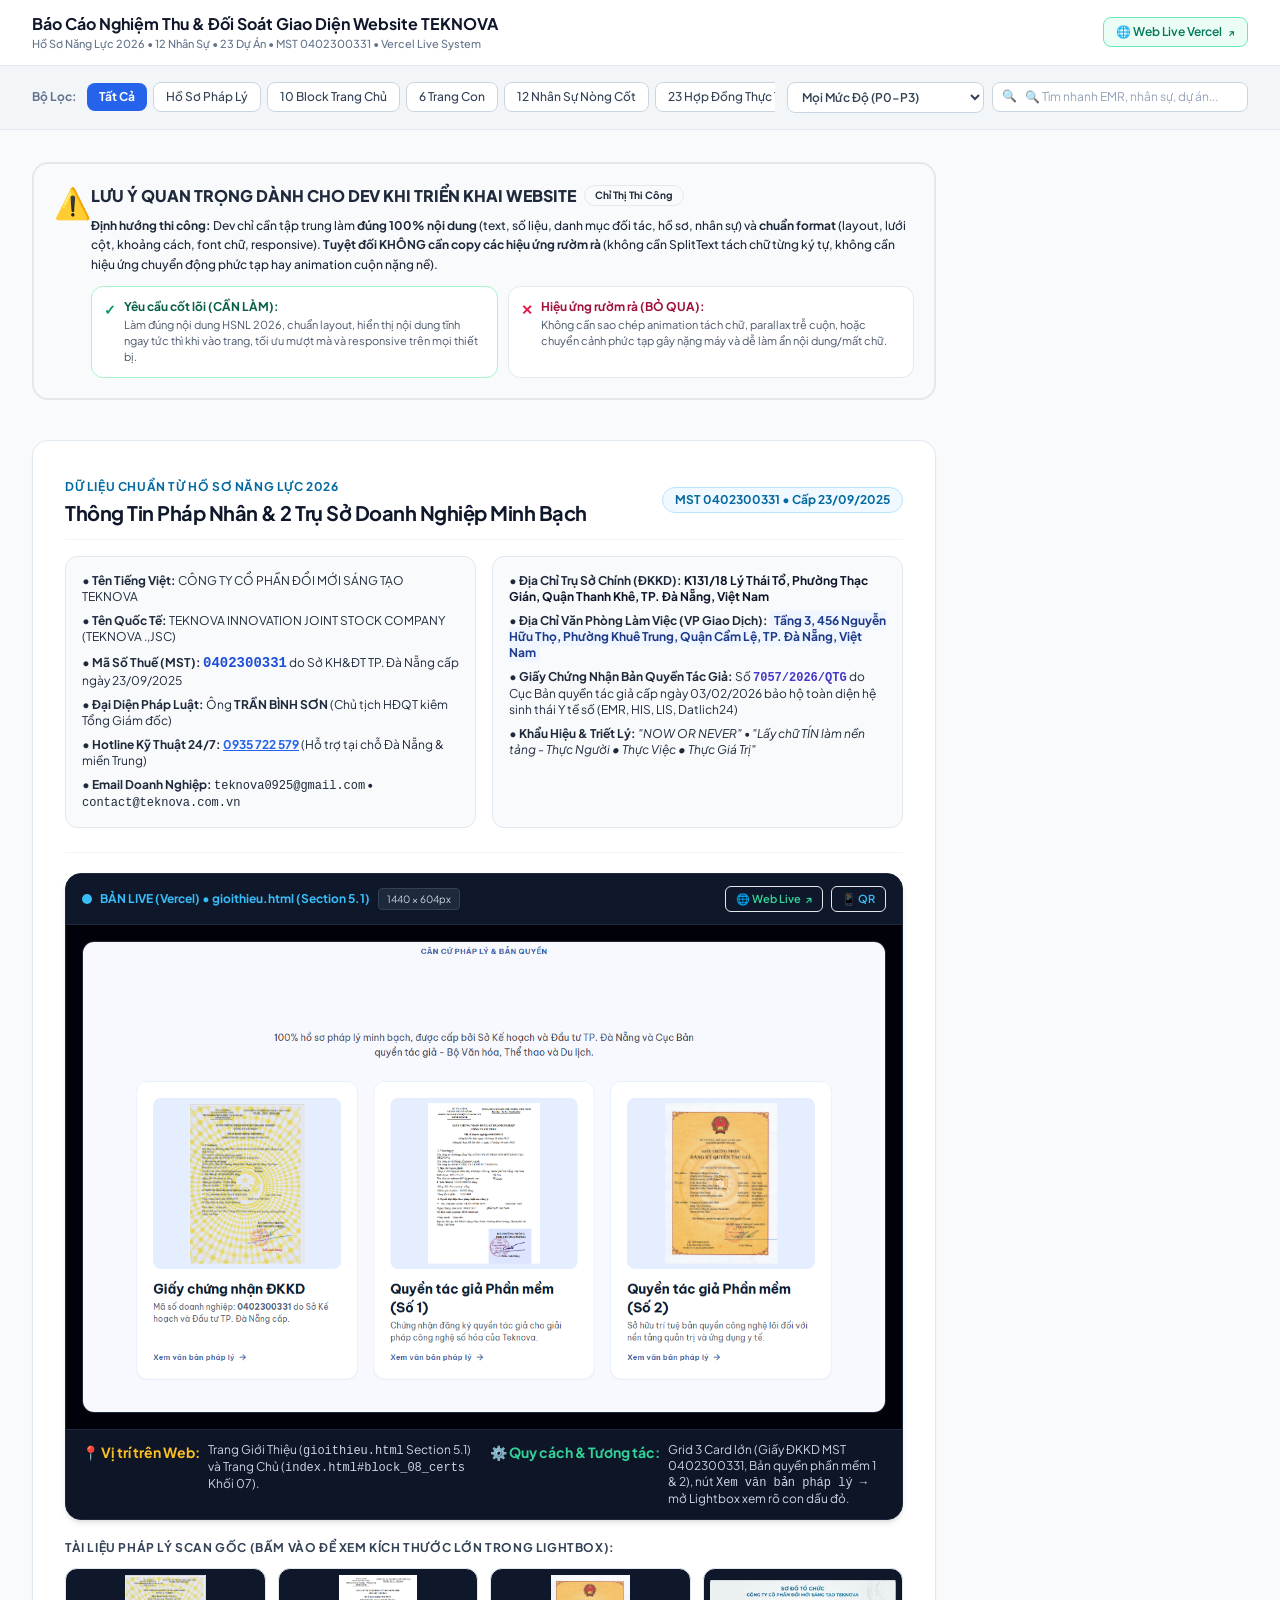
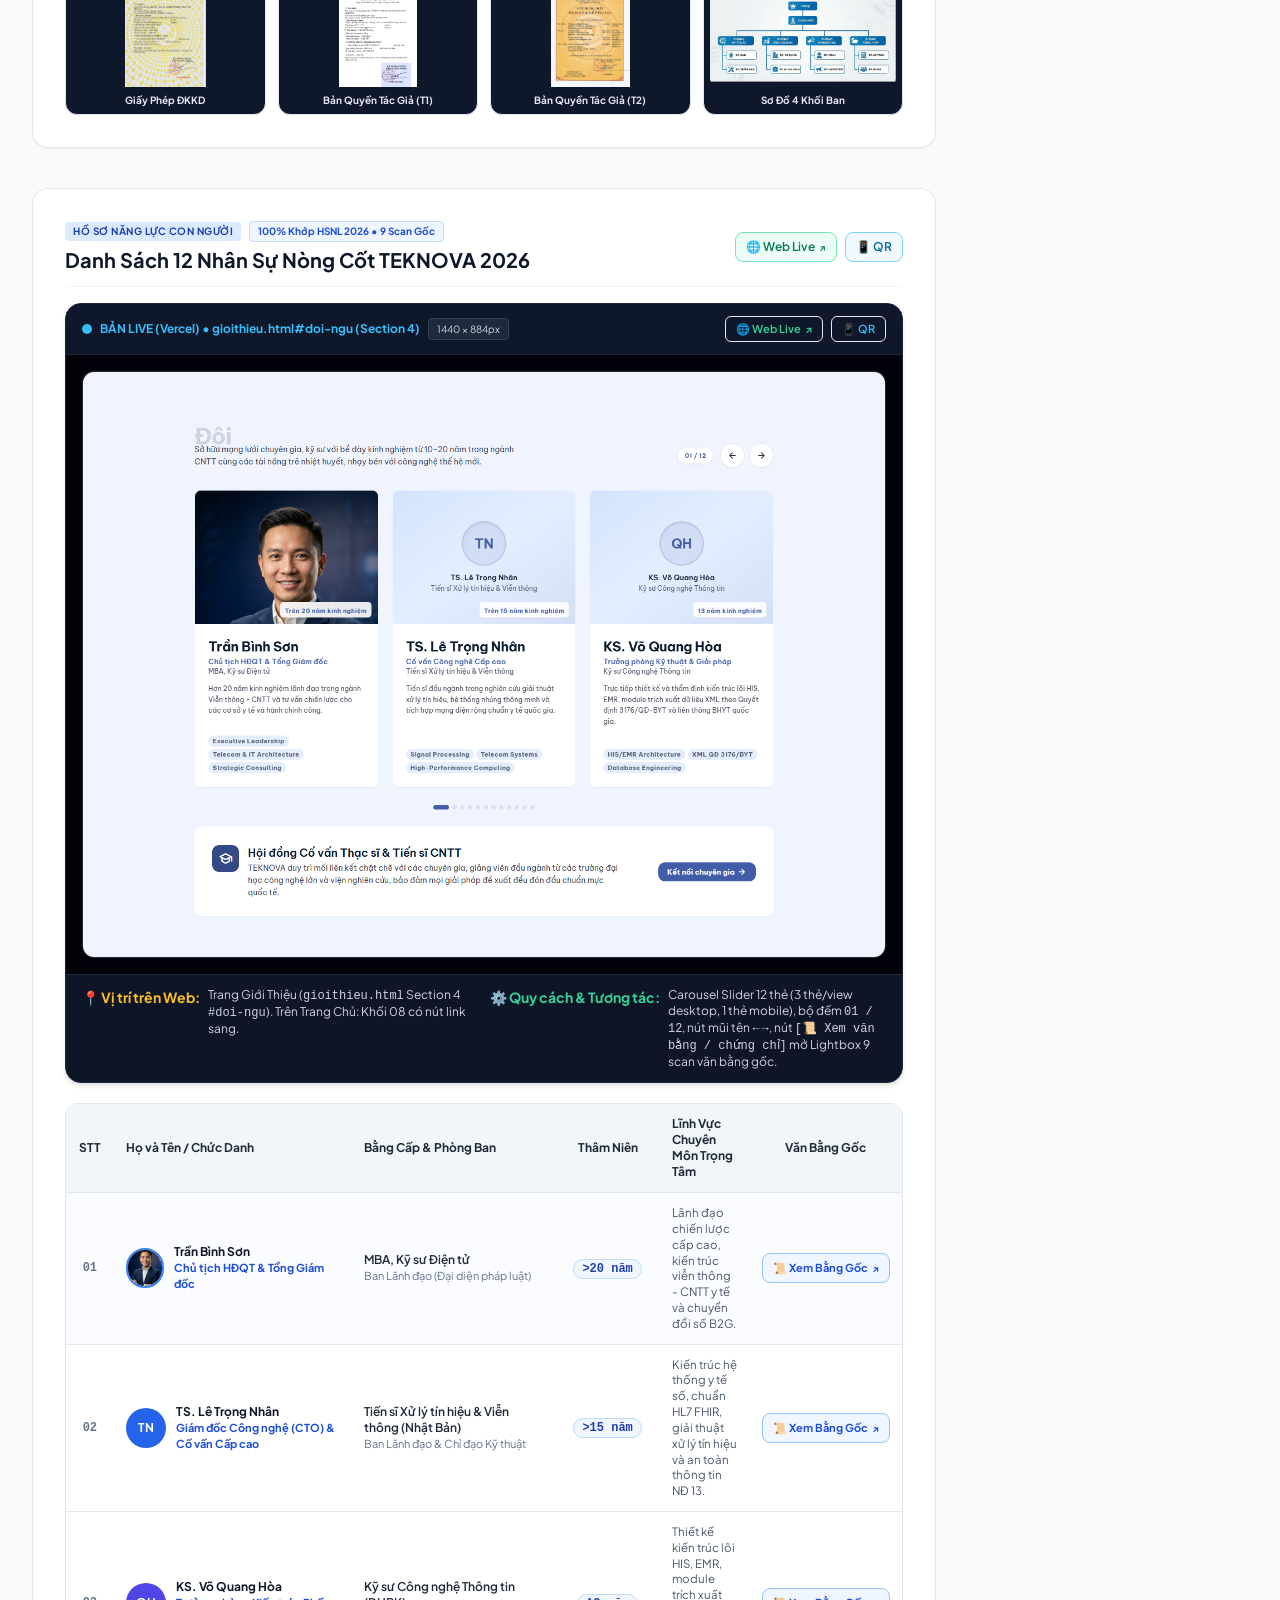
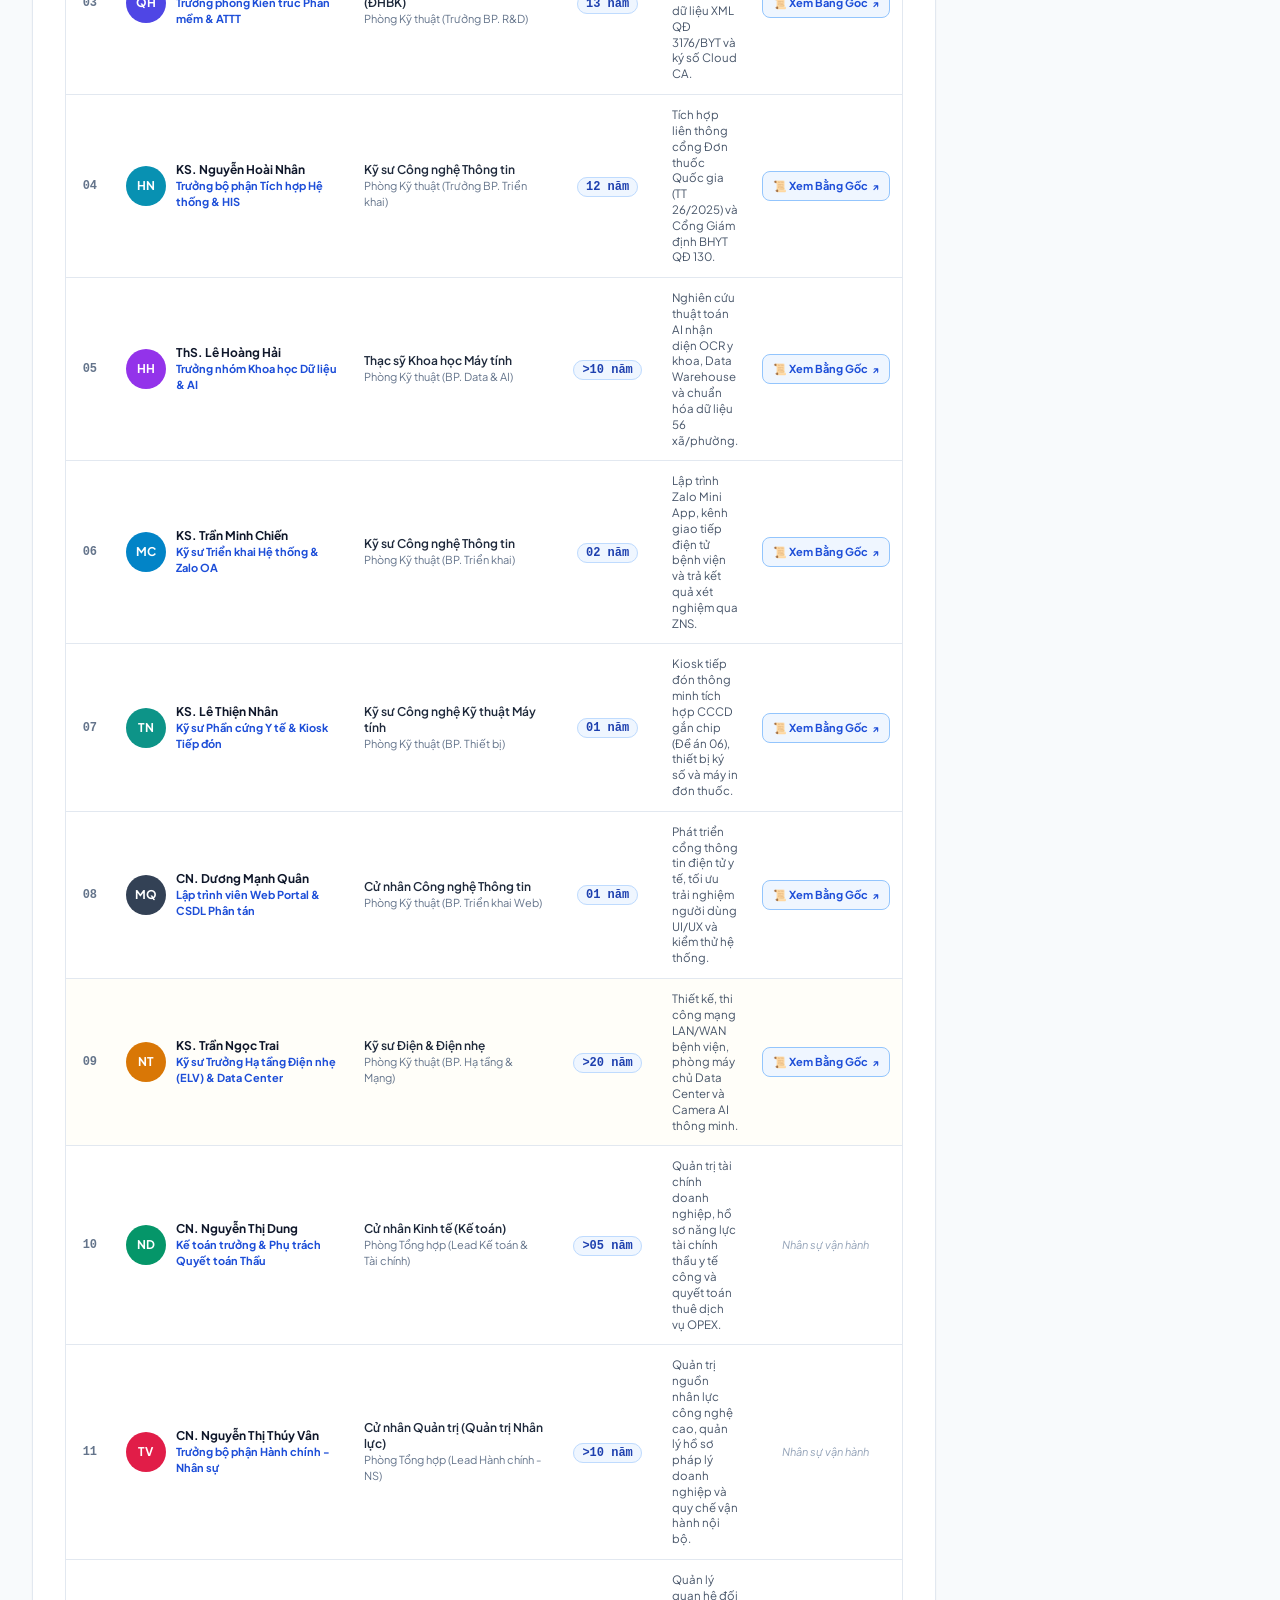
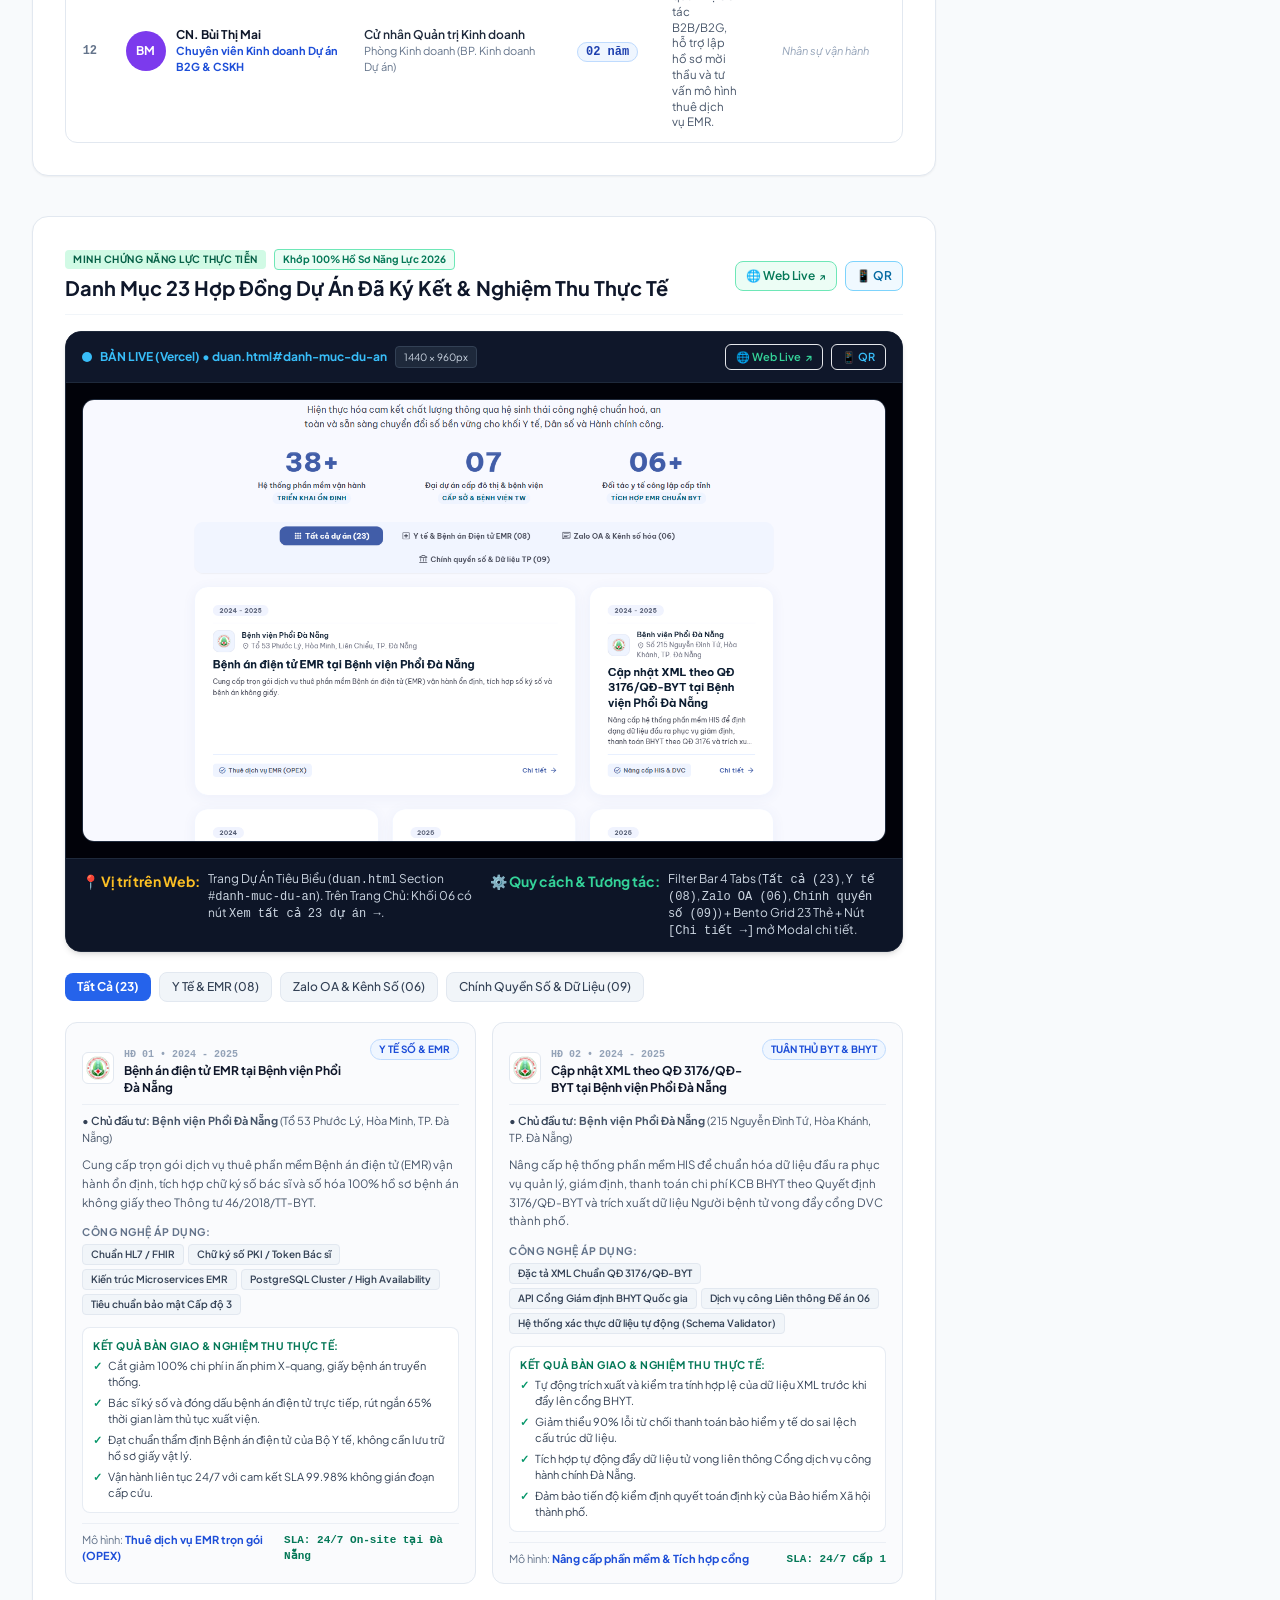
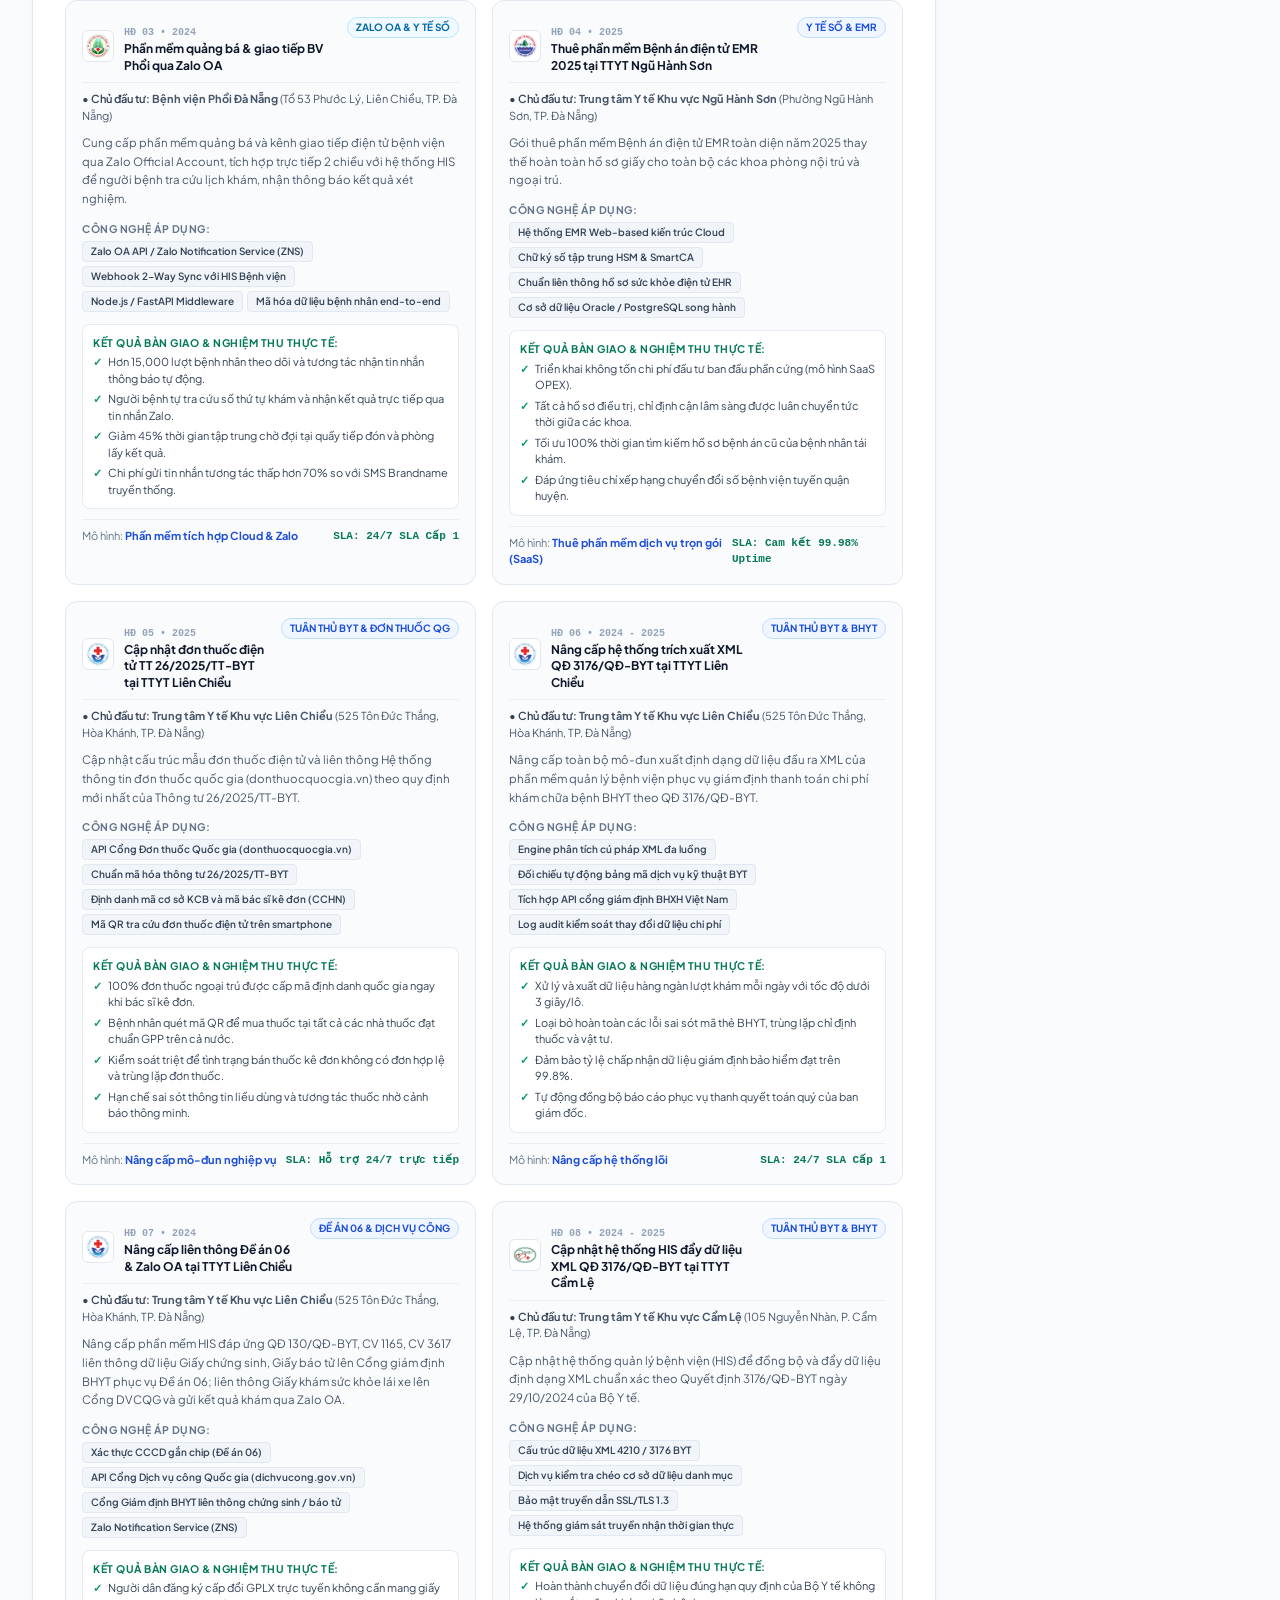
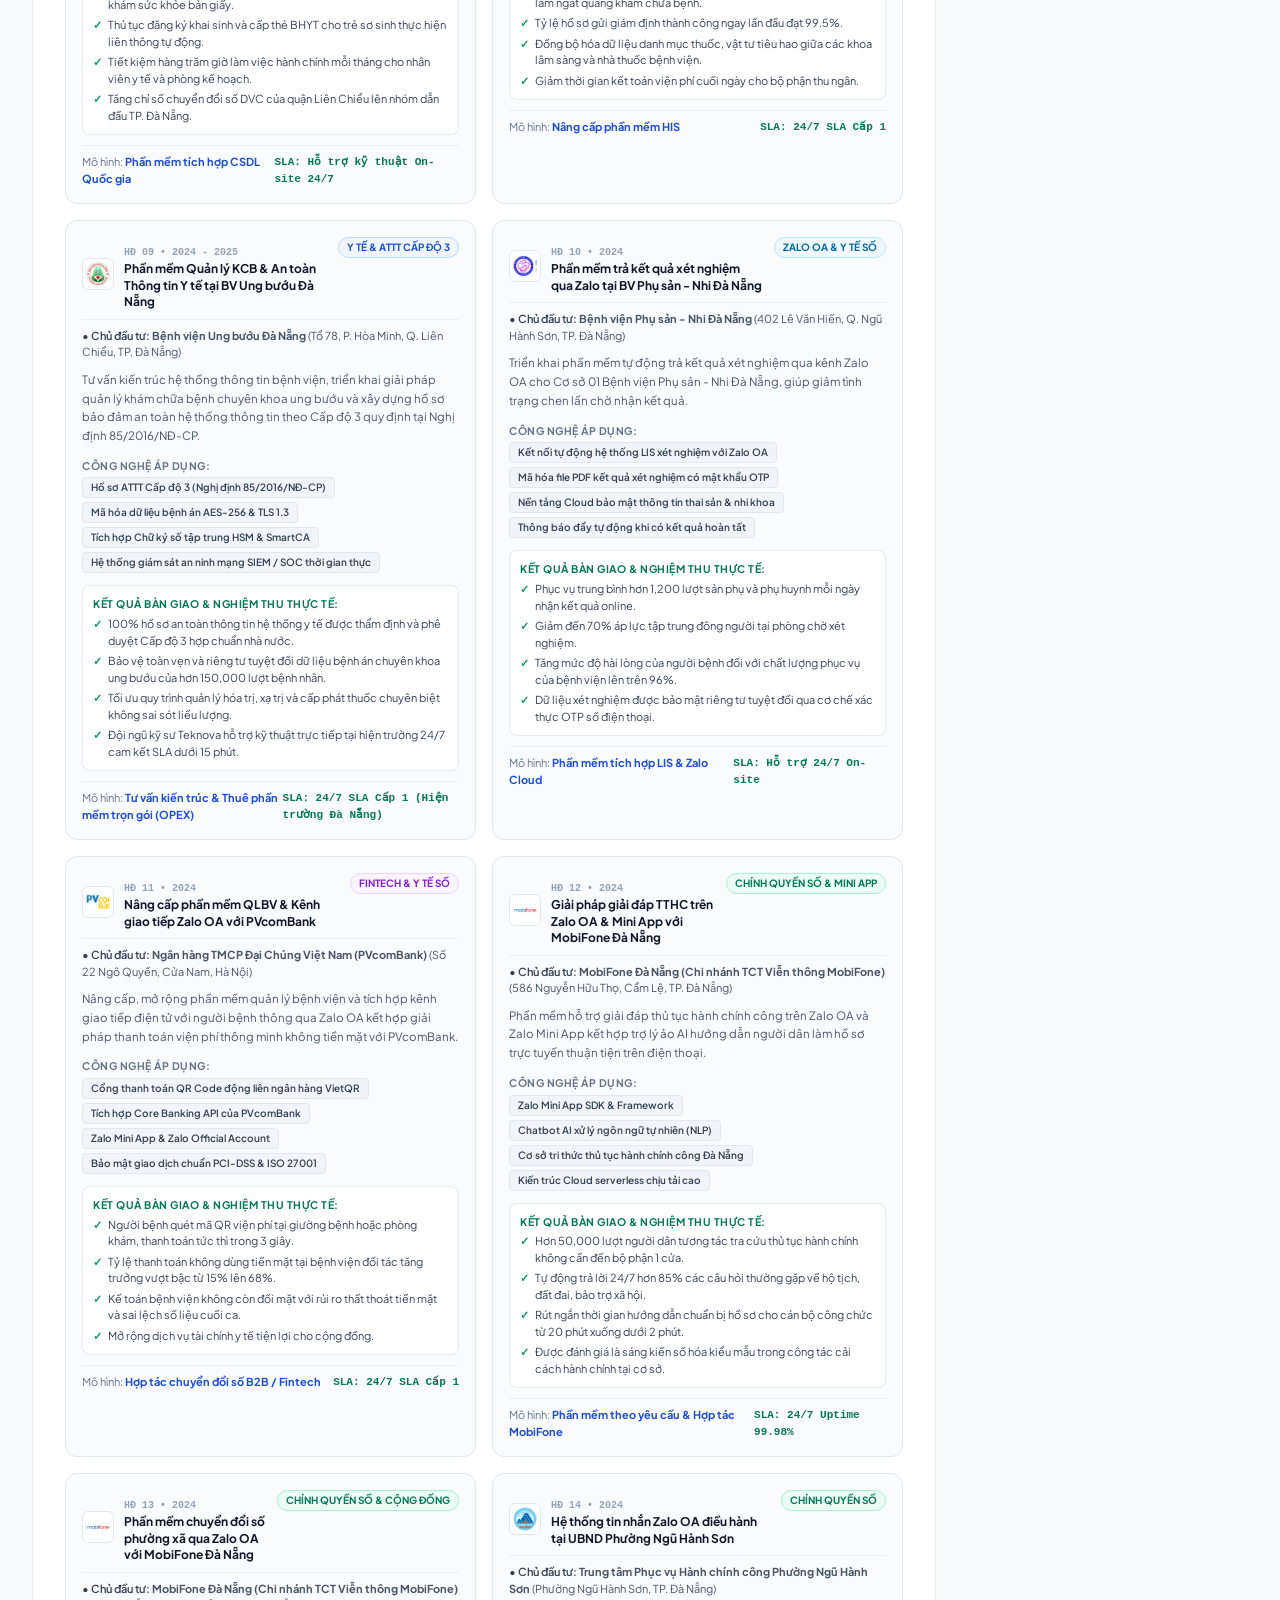
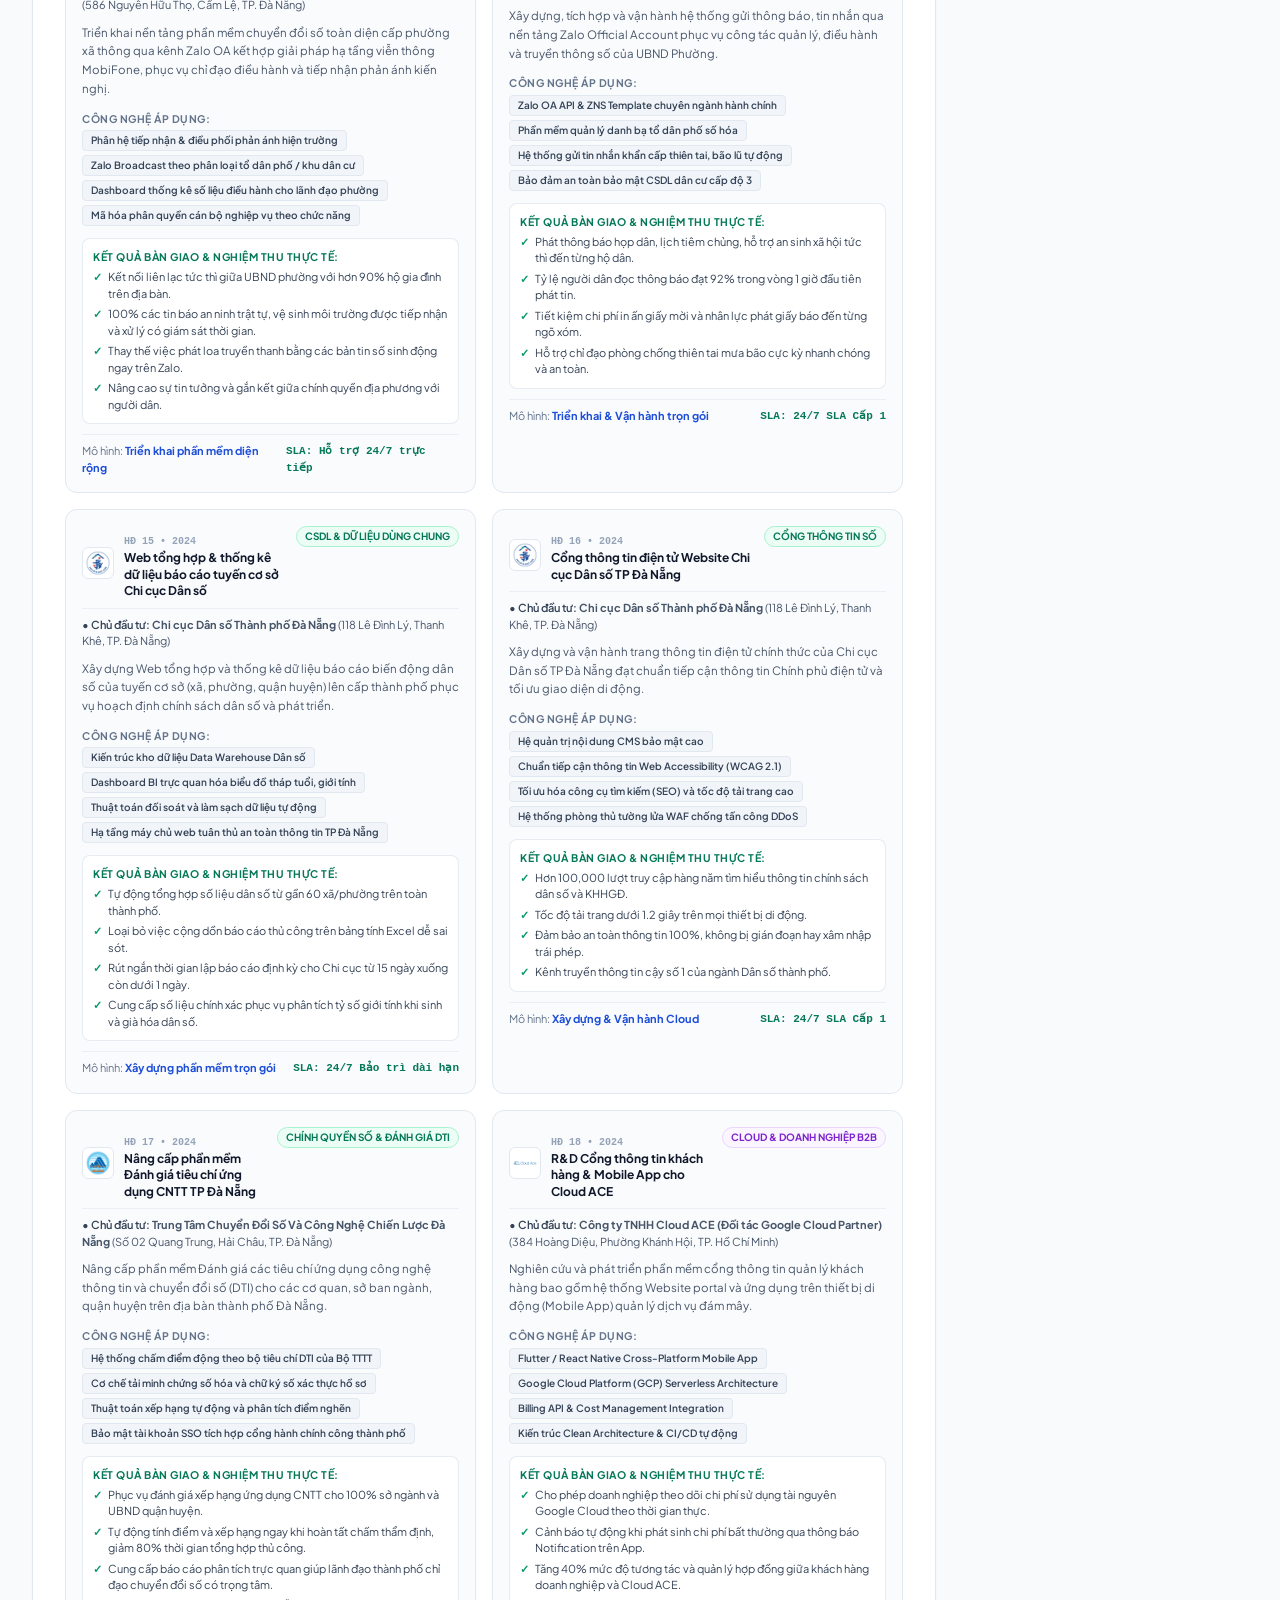
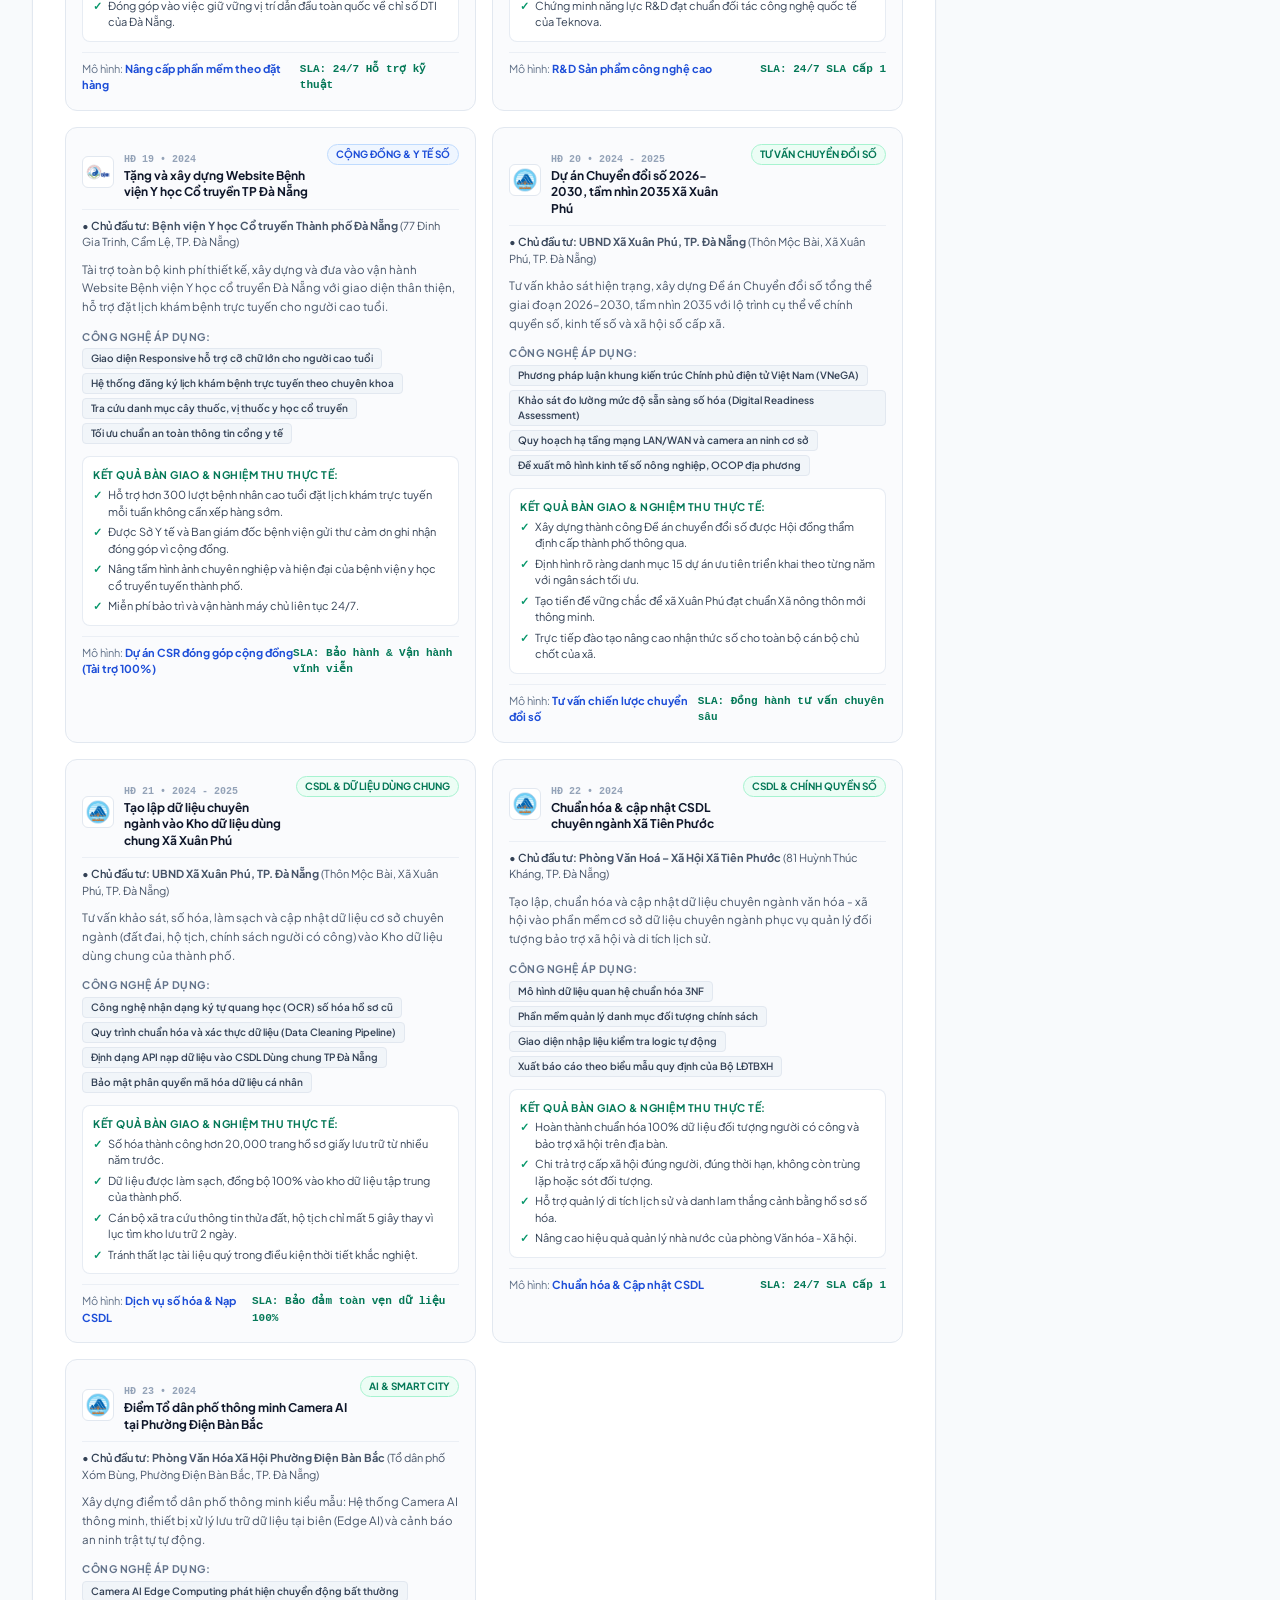
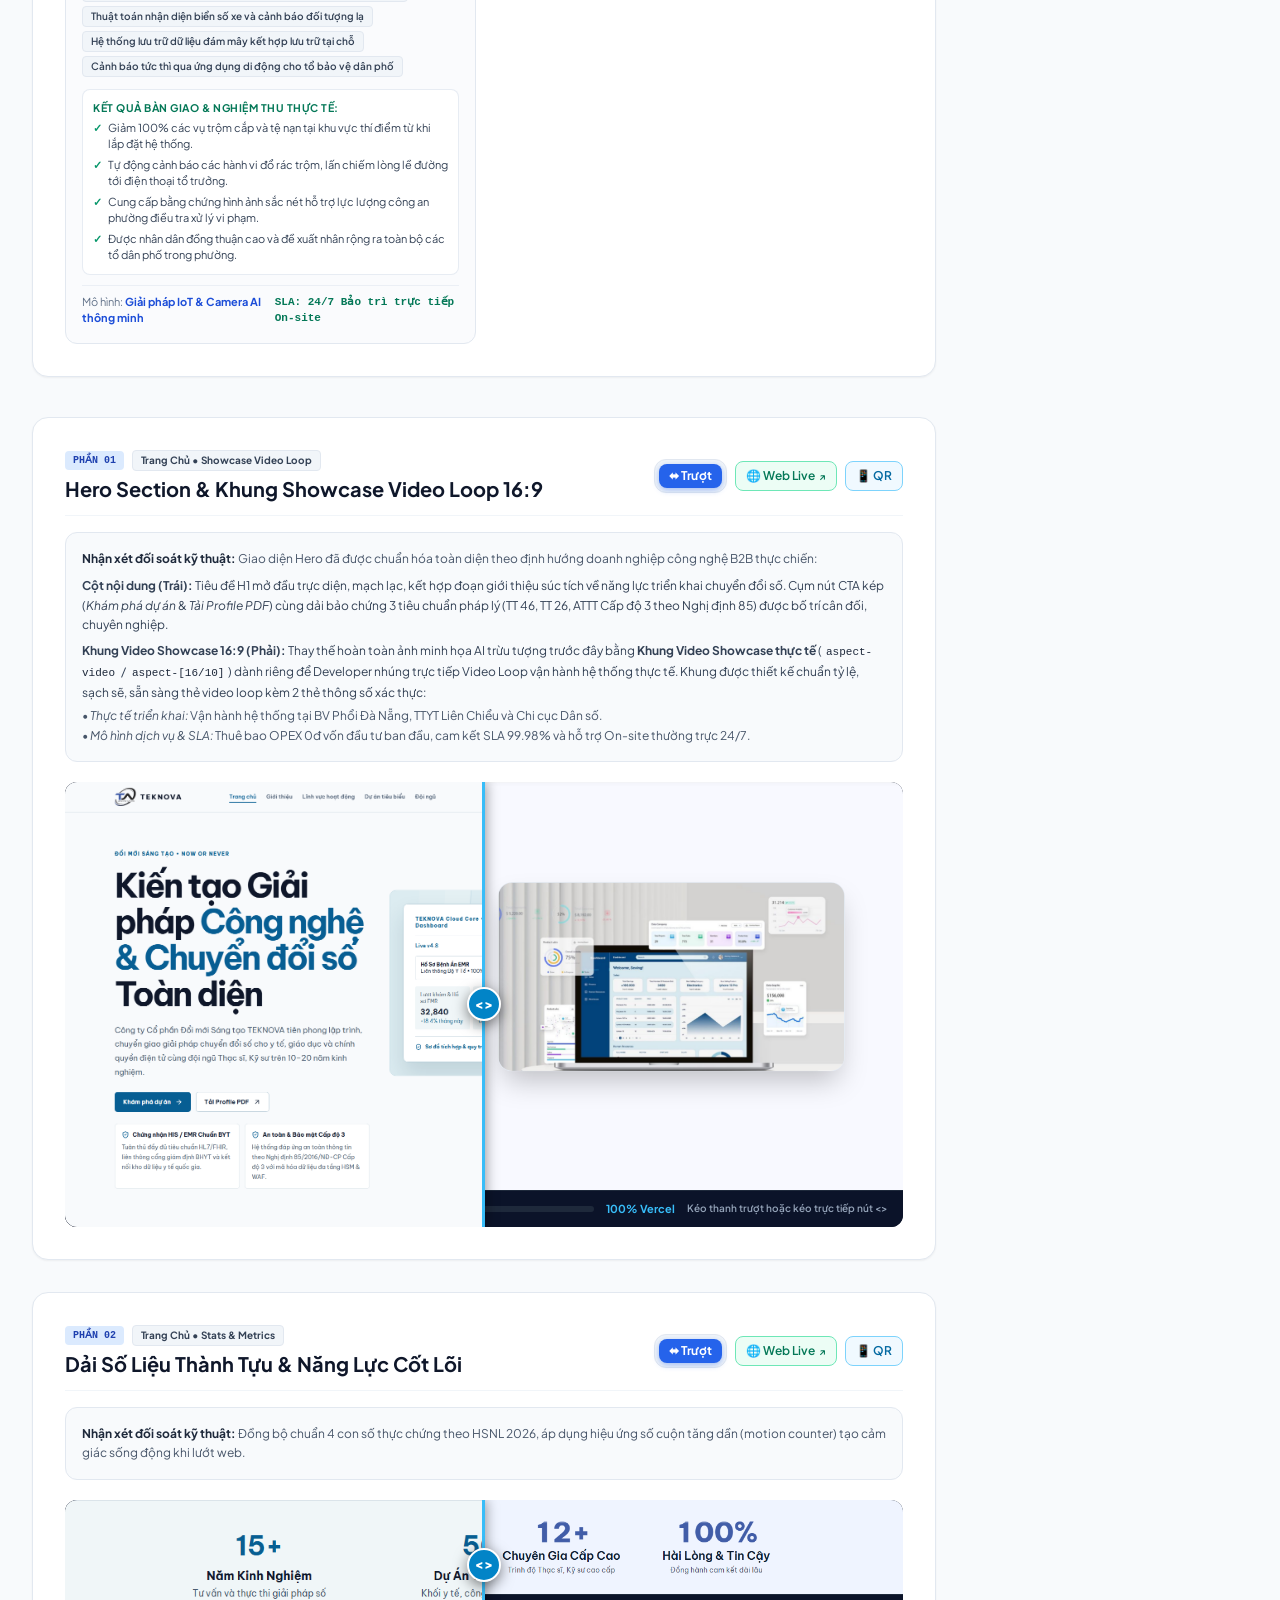
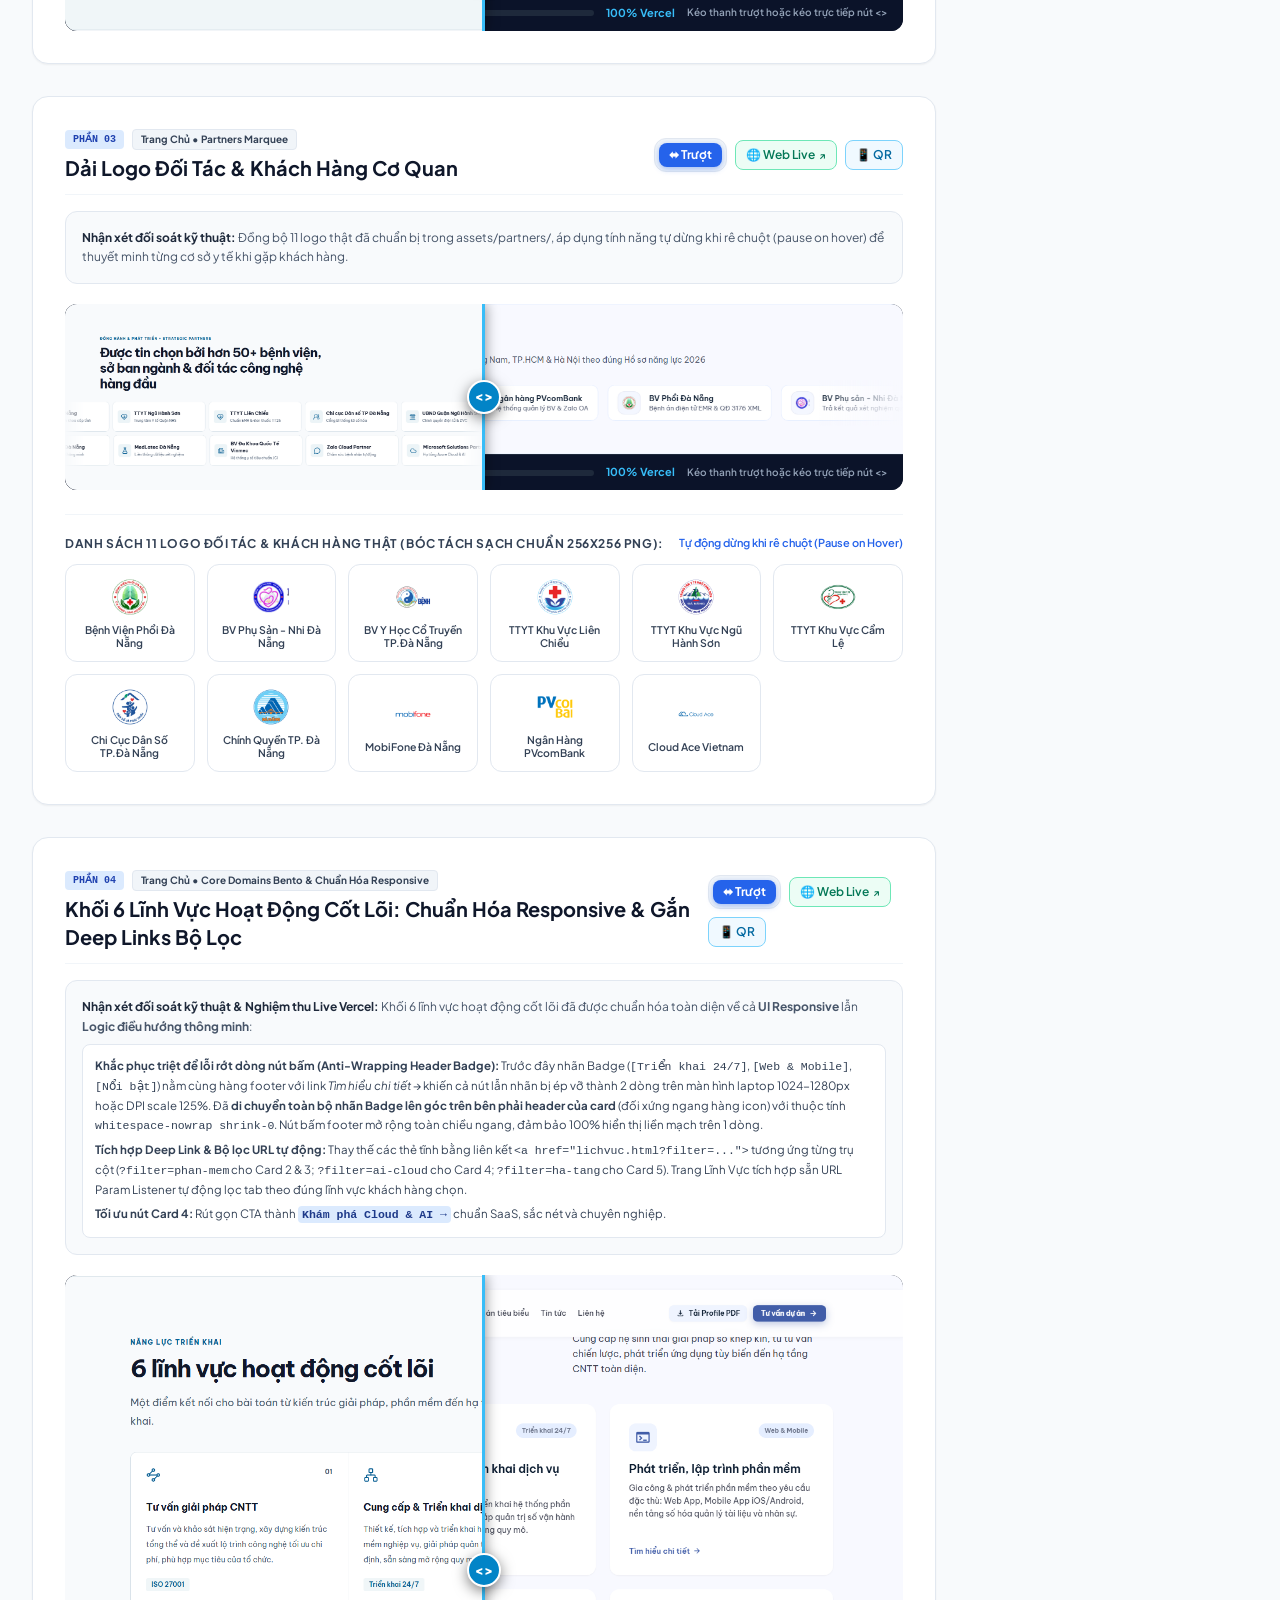
==== commit e0d450ea: "docs(guideline): add explicit instruction for dev to focus strictly on accurate content and format w" ====
--- a/BAO_CAO_TEKNOVA_FOCUSED.html
+++ b/BAO_CAO_TEKNOVA_FOCUSED.html
@@ -403,7 +403,43 @@
 
       <!-- MAIN CONTENT AREA -->
       <main class="lg:col-span-3 space-y-10">
-    
+
+        <!-- BANNER CHỈ ĐẠO TRIỂN KHAI CỐT LÕI CHO DEV -->
+        <div class="rounded-2xl border-2 border-amber-400 bg-amber-50/90 p-5 shadow-xs transition hover:shadow-md">
+          <div class="flex items-start gap-3.5">
+            <span class="text-3xl shrink-0">⚠️</span>
+            <div class="space-y-2 w-full">
+              <div class="flex items-center gap-2 flex-wrap">
+                <h3 class="text-sm md:text-base font-extrabold uppercase tracking-wide text-amber-950">
+                  Lưu Ý Quan Trọng Dành Cho Dev Khi Triển Khai Website
+                </h3>
+                <span class="px-2.5 py-0.5 rounded-full text-[10px] font-bold bg-amber-200 text-amber-900 border border-amber-300">
+                  Chỉ Thị Thi Công
+                </span>
+              </div>
+              <p class="text-xs md:text-sm text-amber-950 font-medium leading-relaxed">
+                <strong>Định hướng thi công:</strong> Dev chỉ cần tập trung làm <strong>đúng 100% nội dung</strong> (text, số liệu, danh mục đối tác, hồ sơ, nhân sự) và <strong>chuẩn format</strong> (layout, lưới cột, khoảng cách, font chữ, responsive). <strong>Tuyệt đối KHÔNG cần copy các hiệu ứng rườm rà</strong> (không cần SplitText tách chữ từng ký tự, không cần hiệu ứng chuyển động phức tạp hay animation cuộn nặng nề).
+              </p>
+              <div class="grid grid-cols-1 md:grid-cols-2 gap-2.5 pt-1 text-xs">
+                <div class="flex items-start gap-2 bg-white/95 p-3 rounded-xl border border-emerald-200 shadow-2xs">
+                  <span class="text-emerald-600 font-bold text-sm shrink-0">✓</span>
+                  <div>
+                    <strong class="text-emerald-800">Yêu cầu cốt lõi (CẦN LÀM):</strong>
+                    <div class="text-[11px] text-slate-600 mt-0.5">Làm đúng nội dung HSNL 2026, chuẩn layout, hiển thị nội dung tĩnh ngay tức thì khi vào trang, tối ưu mượt mà và responsive trên mọi thiết bị.</div>
+                  </div>
+                </div>
+                <div class="flex items-start gap-2 bg-white/95 p-3 rounded-xl border border-rose-200 shadow-2xs">
+                  <span class="text-rose-600 font-bold text-sm shrink-0">✕</span>
+                  <div>
+                    <strong class="text-rose-800">Hiệu ứng rườm rà (BỎ QUA):</strong>
+                    <div class="text-[11px] text-slate-600 mt-0.5">Không cần sao chép animation tách chữ, parallax trễ cuộn, hoặc chuyển cảnh phức tạp gây nặng máy và dễ làm ẩn nội dung/mất chữ.</div>
+                  </div>
+                </div>
+              </div>
+            </div>
+          </div>
+        </div>
+
         <!-- 1. DỮ LIỆU PHÁP LÝ CHUẨN TỪ HSNL 2026 -->
         <section id="thong-tin-phap-ly" class="filter-section bg-white rounded-2xl p-6 md:p-8 border border-slate-200 shadow-sm" data-scope="legal" data-priority="p0">
           <div class="flex items-center justify-between pb-3 mb-4 border-b border-slate-100">
@@ -4117,6 +4153,14 @@
             </span>
           </div>
 
+          <!-- Ghi Chú Chỉ Đạo Dev -->
+          <div class="mb-4 p-3.5 rounded-xl bg-amber-50/90 border border-amber-300 text-xs text-amber-950 flex items-start gap-2.5">
+            <span class="text-base shrink-0 mt-0.5">💡</span>
+            <div>
+              <strong>Nguyên tắc triển khai cho dev:</strong> Làm đúng 100% nội dung và chuẩn cấu trúc format layout theo từng đầu việc. <strong>Tuyệt đối không cần mất thời gian copy các hiệu ứng rườm rà</strong> (như tách chữ, delay animation, hiệu ứng cuộn phức tạp) — ưu tiên giao diện sạch, tải tức thì, chuẩn responsive và dễ bảo trì.
+            </div>
+          </div>
+
           <div class="overflow-x-auto rounded-xl border border-slate-200">
             <table class="w-full text-left text-xs border-collapse">
               <thead>
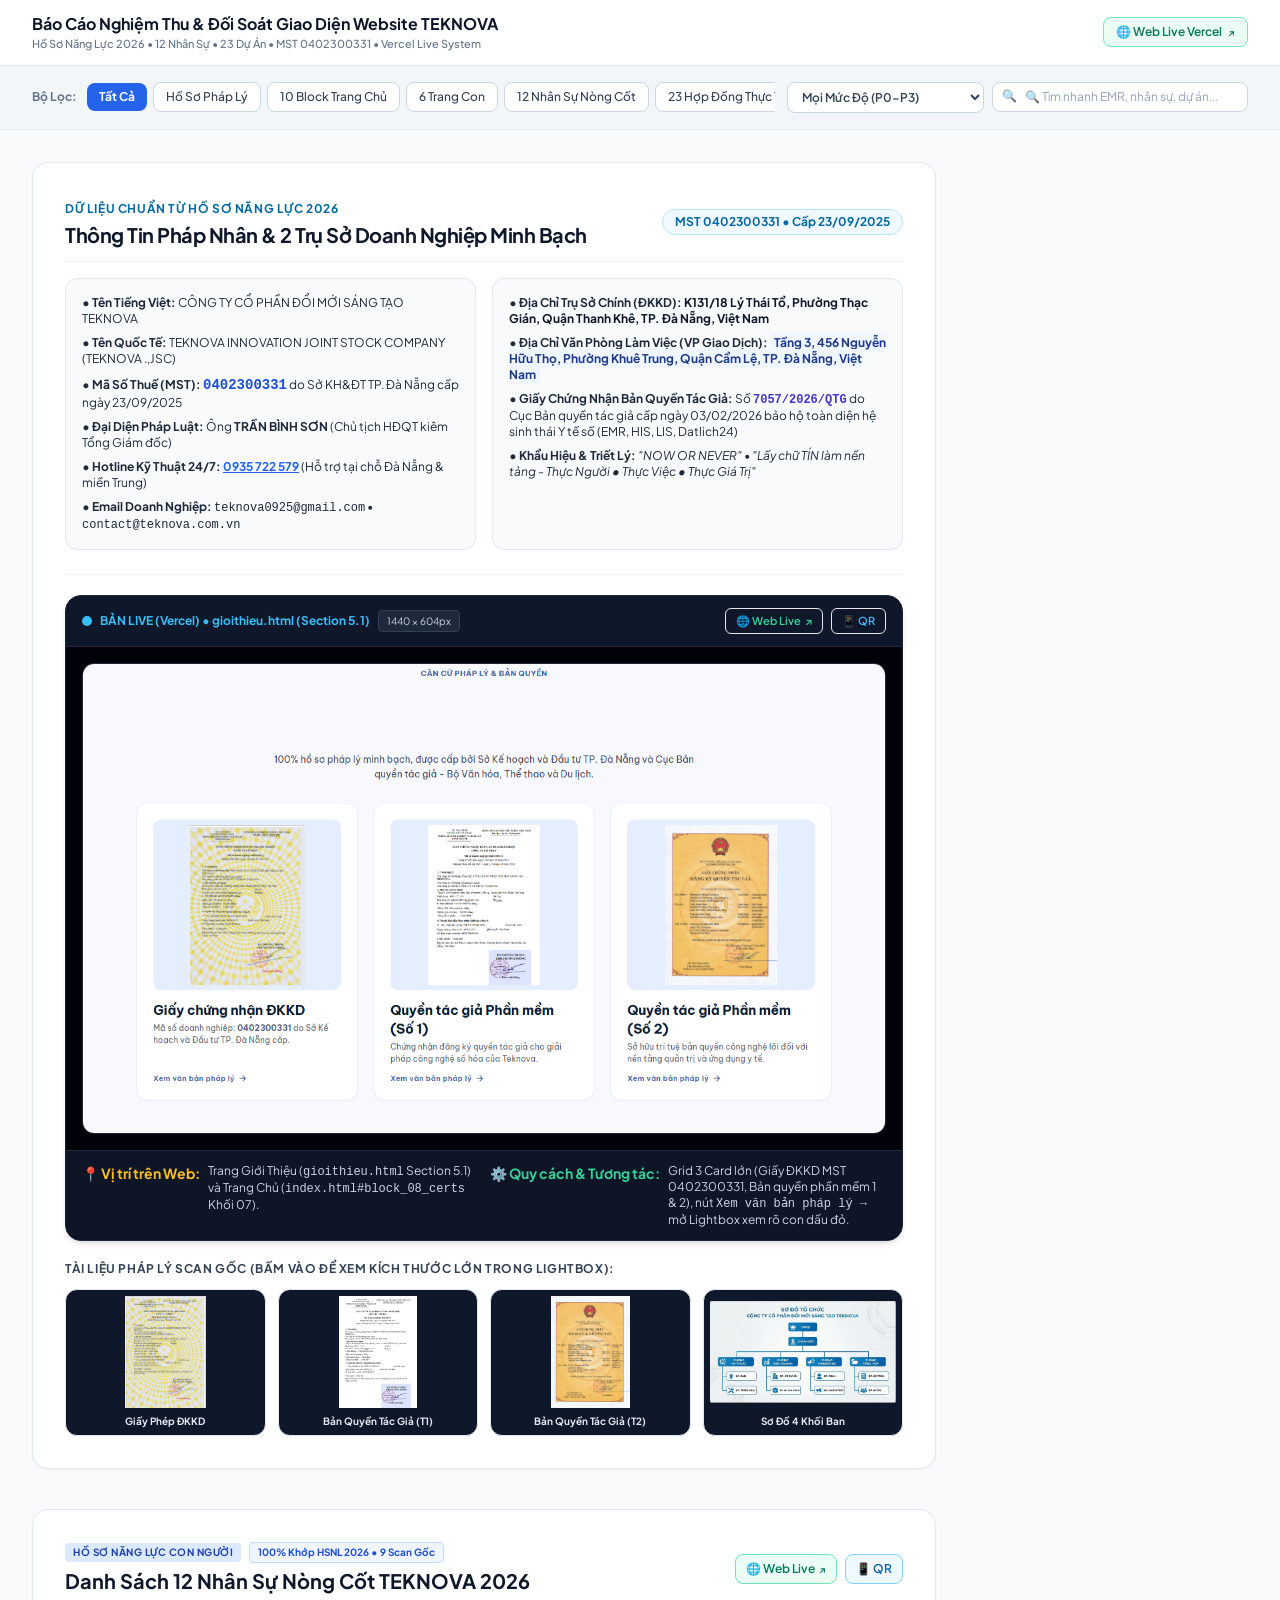
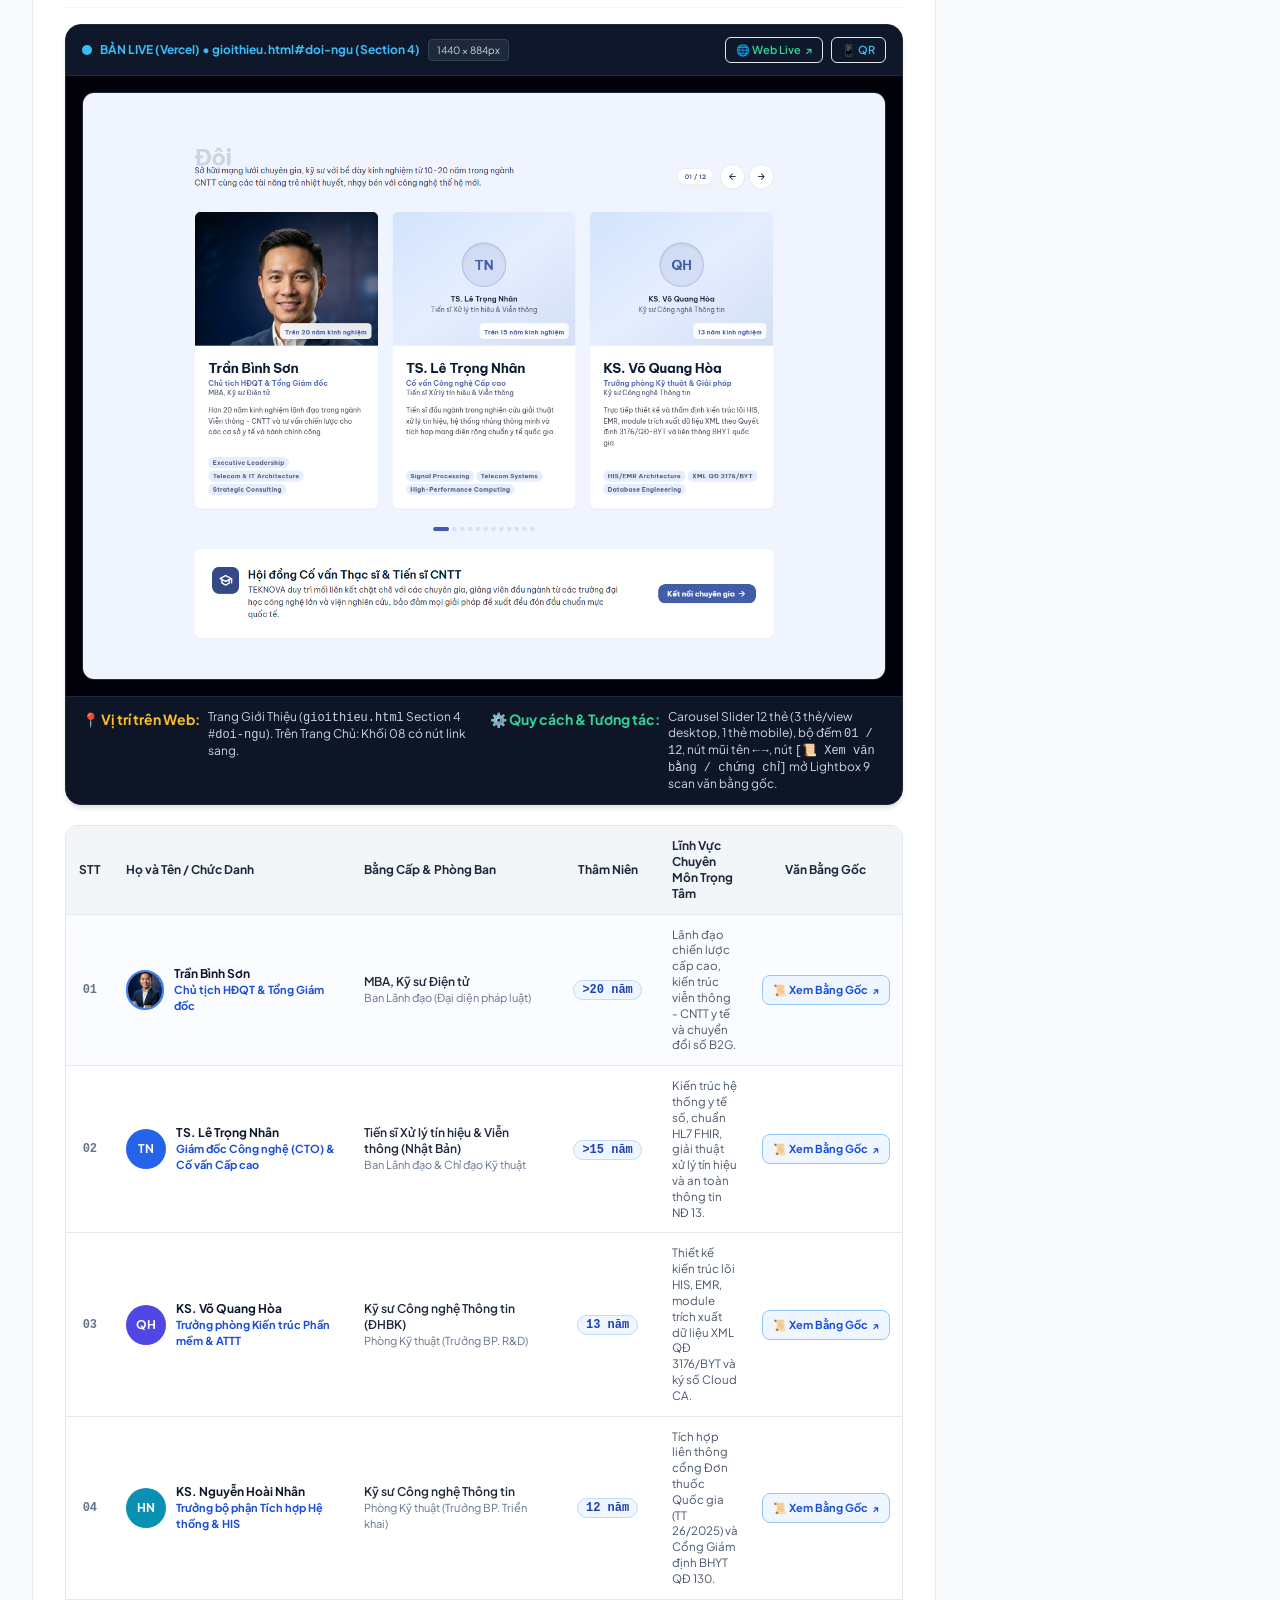
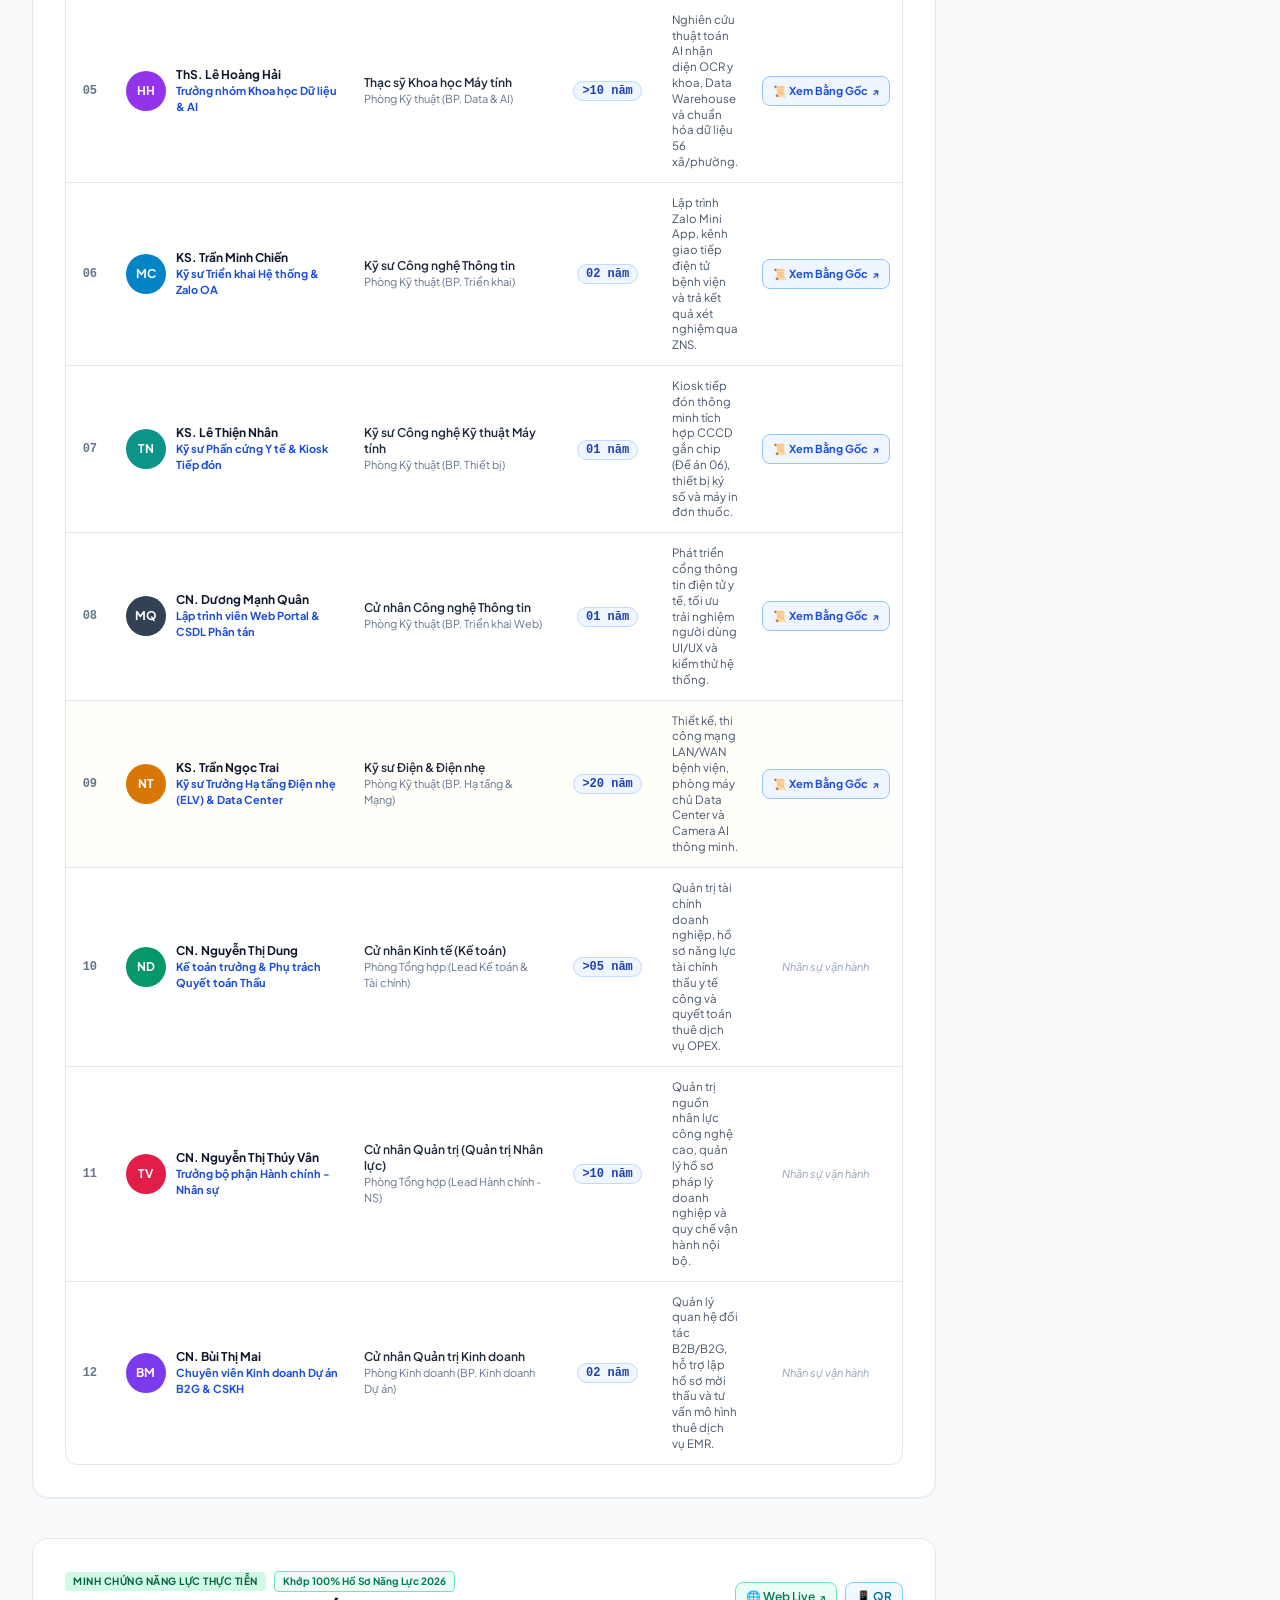
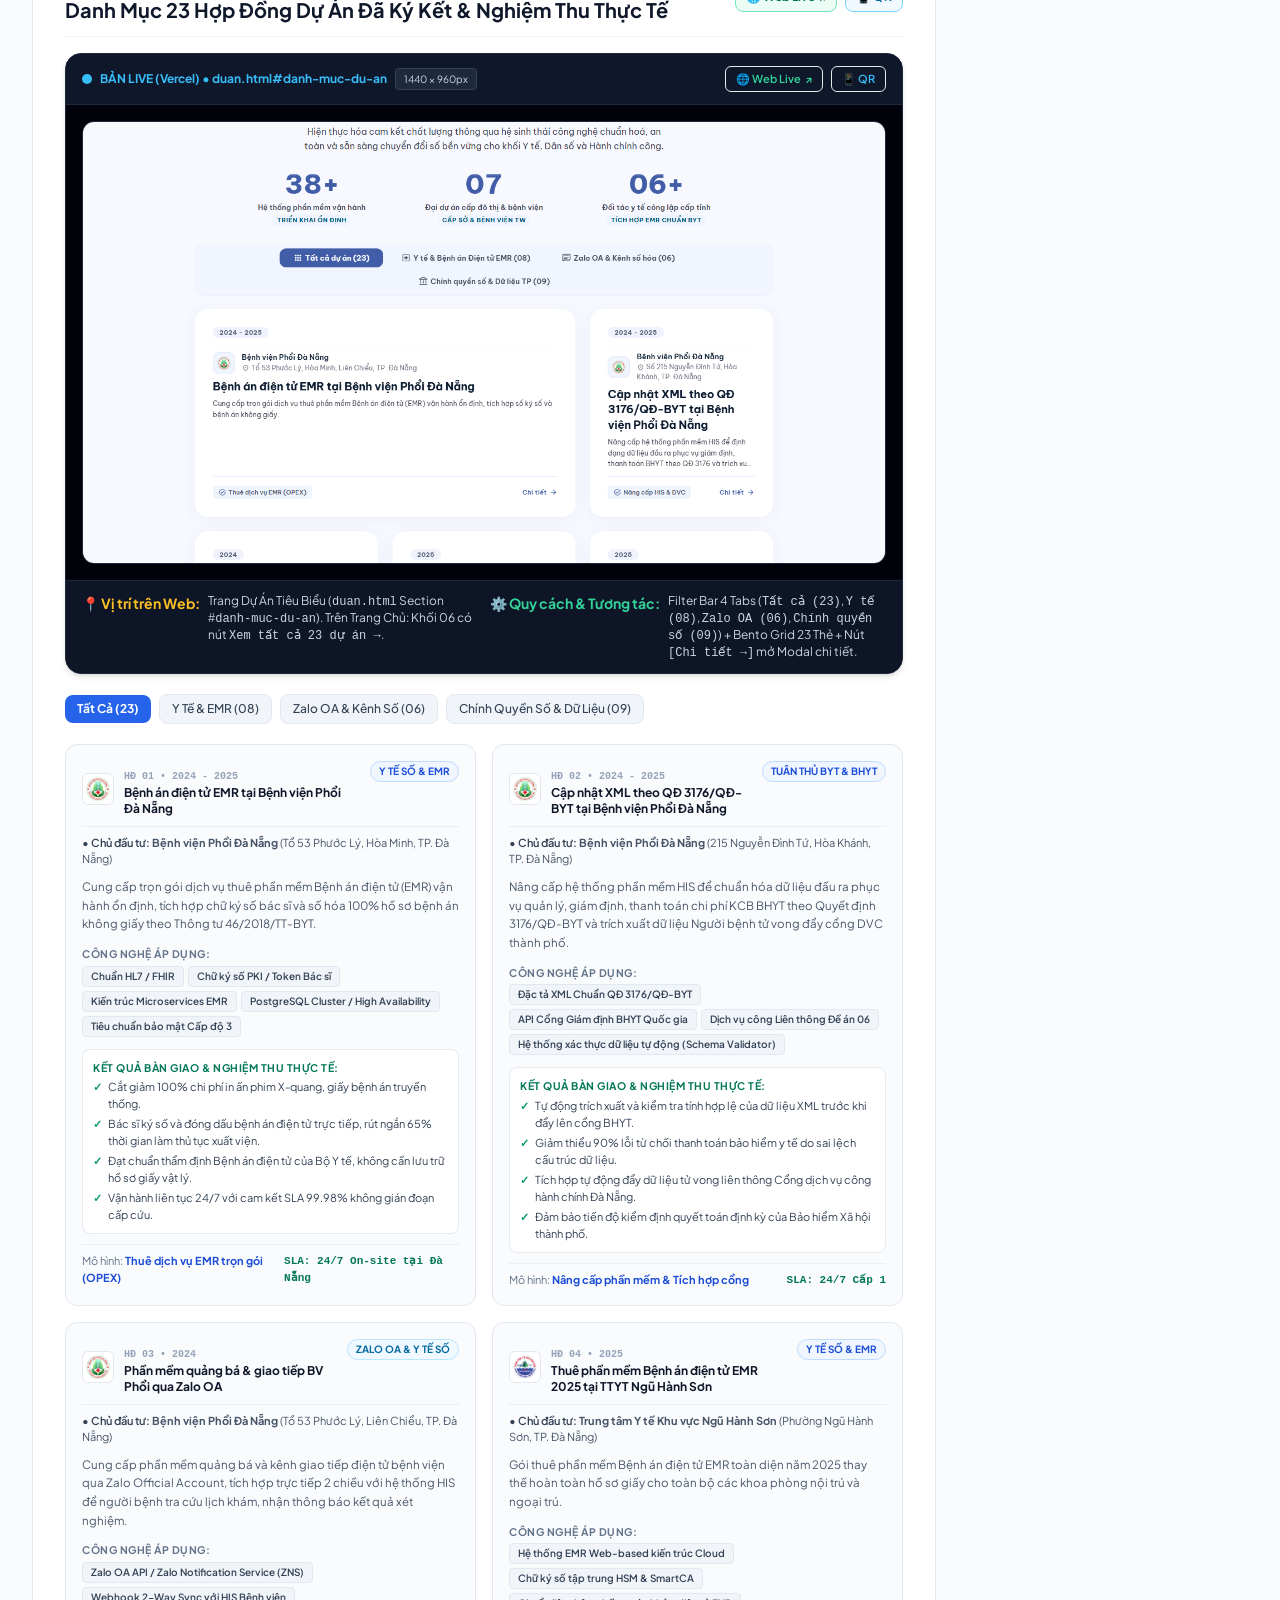
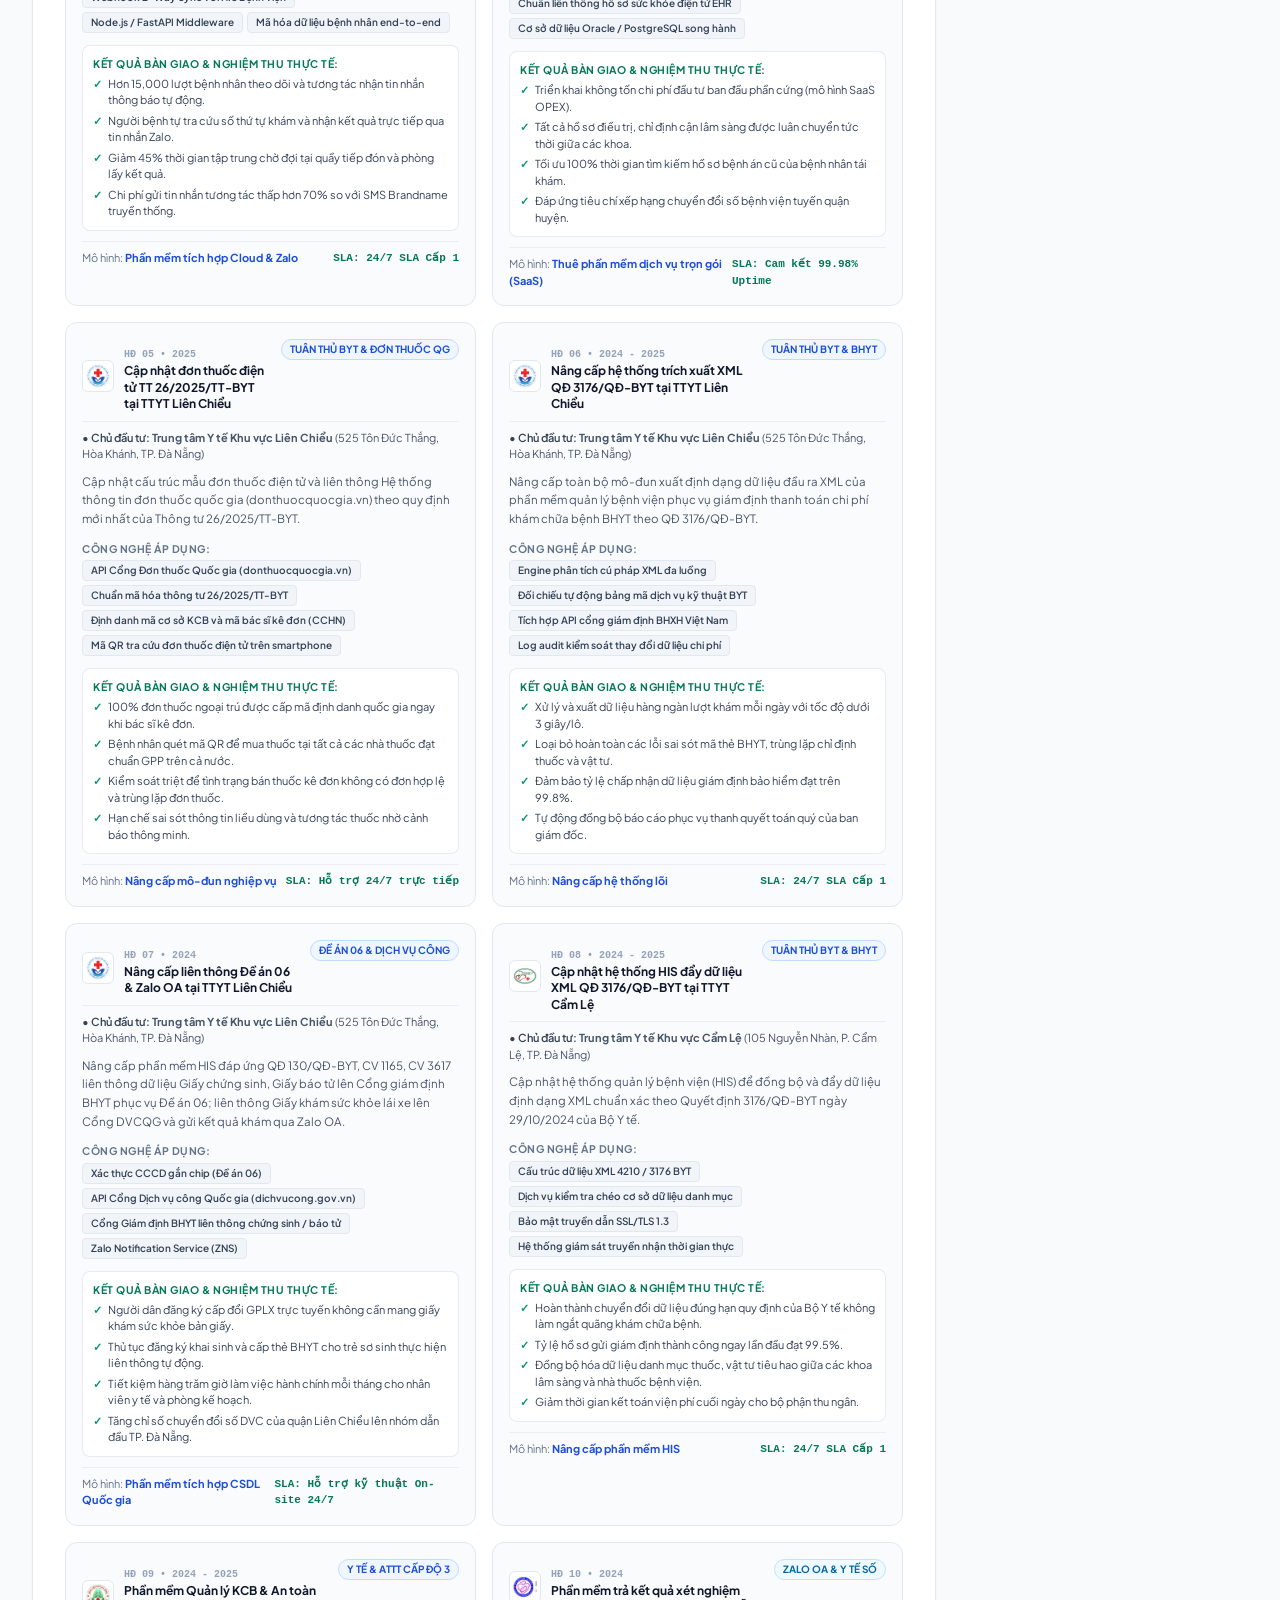
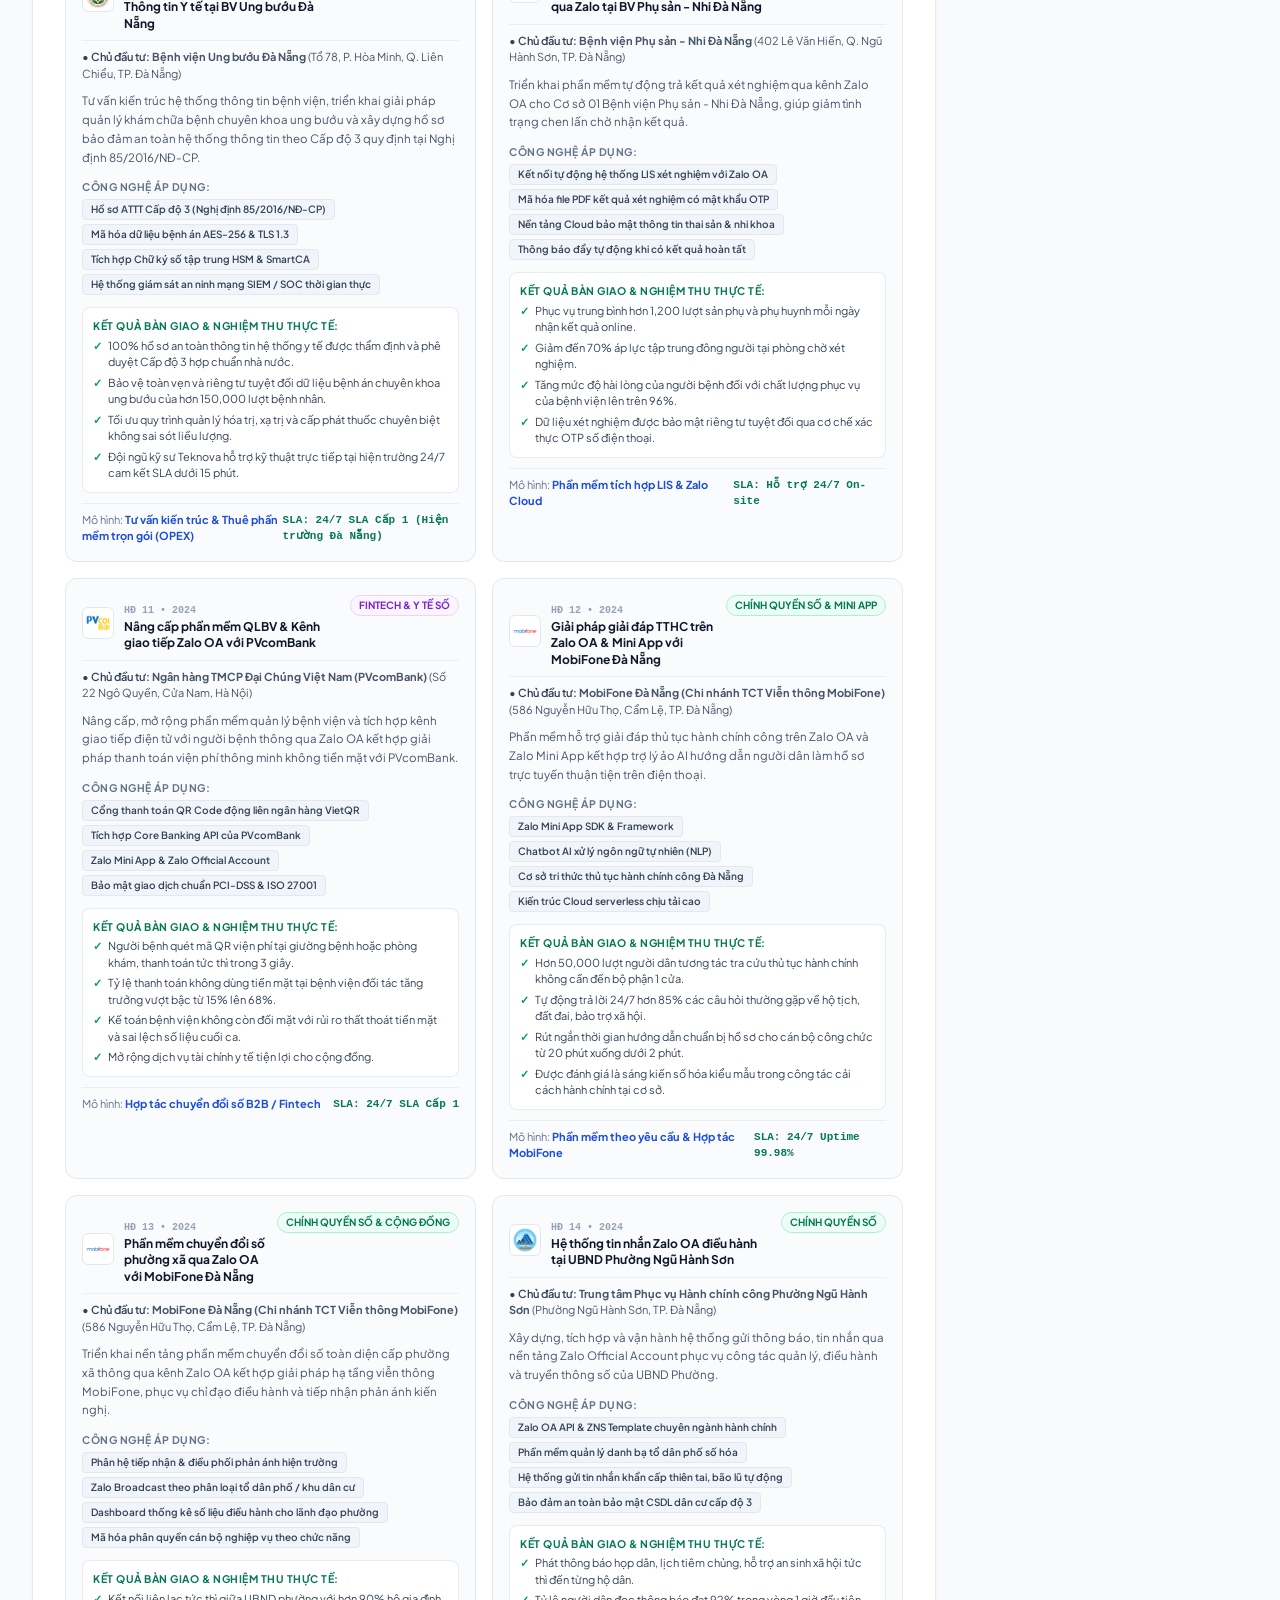
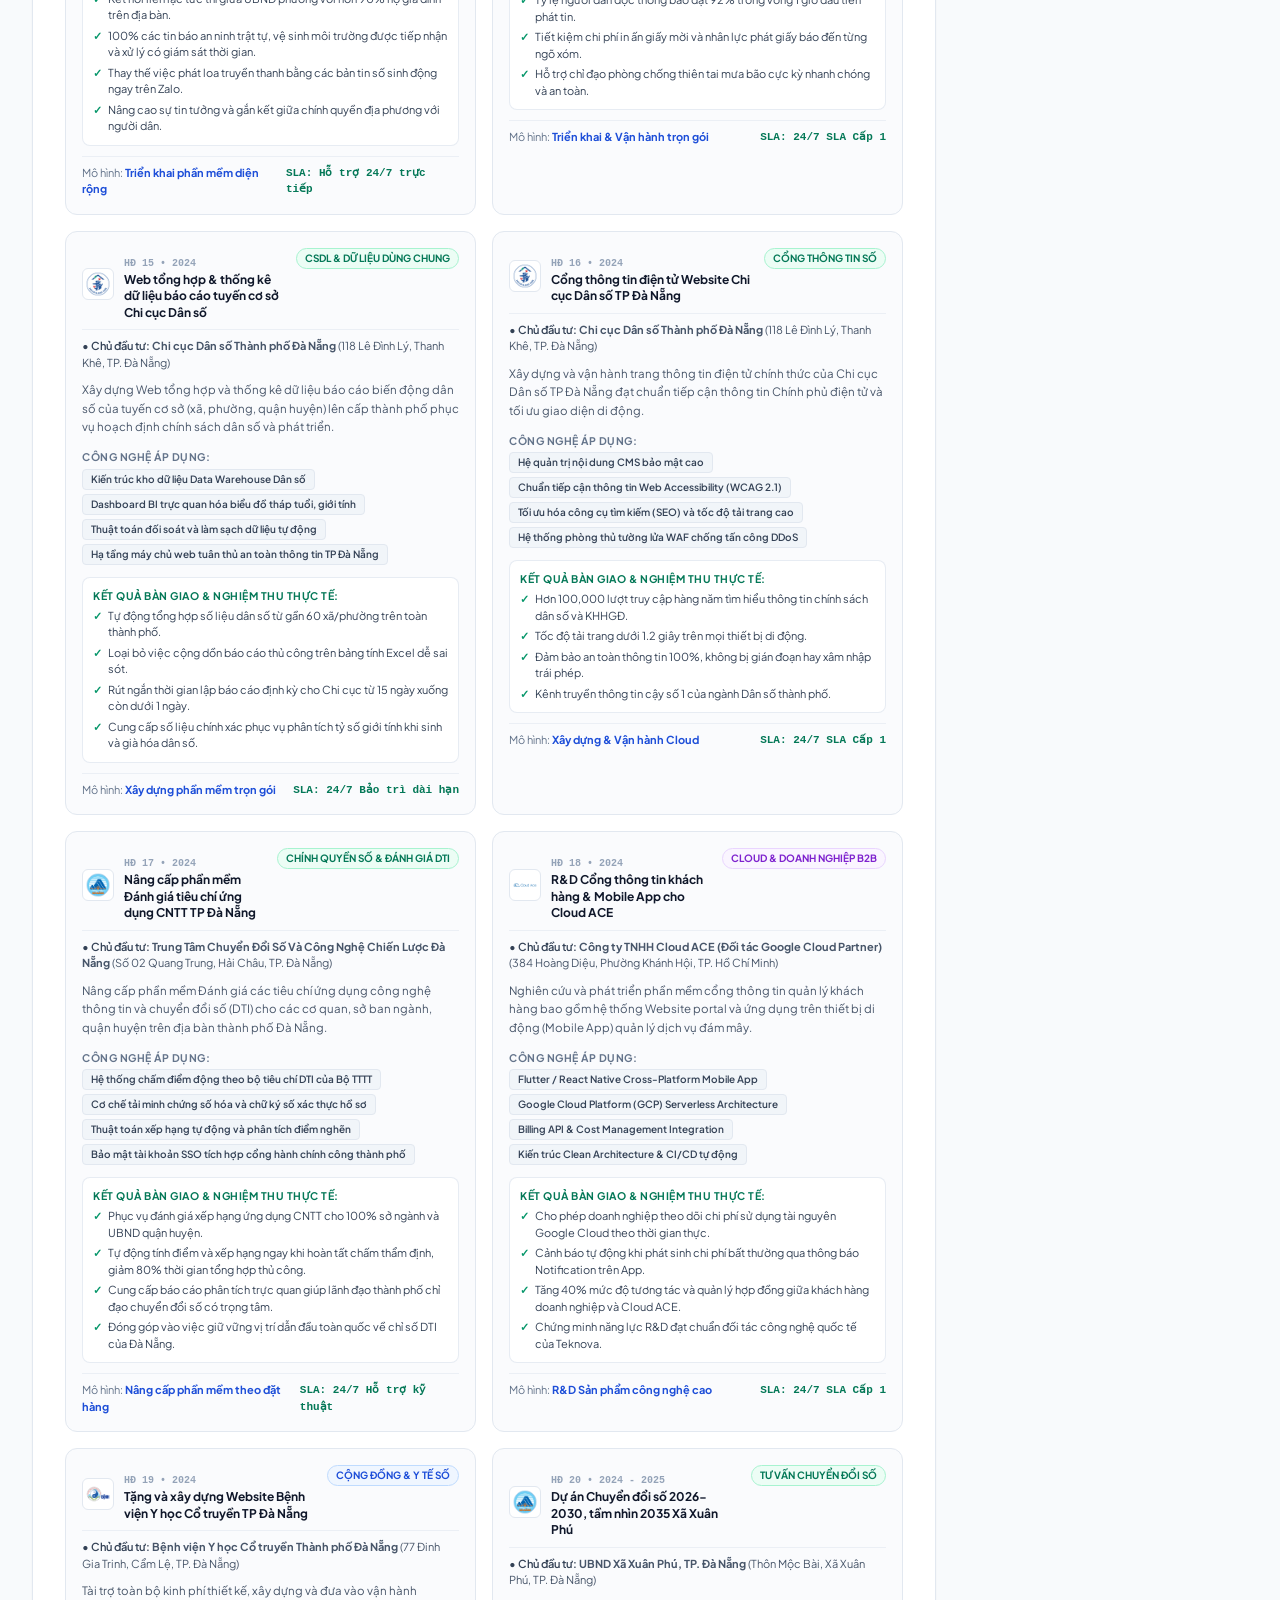
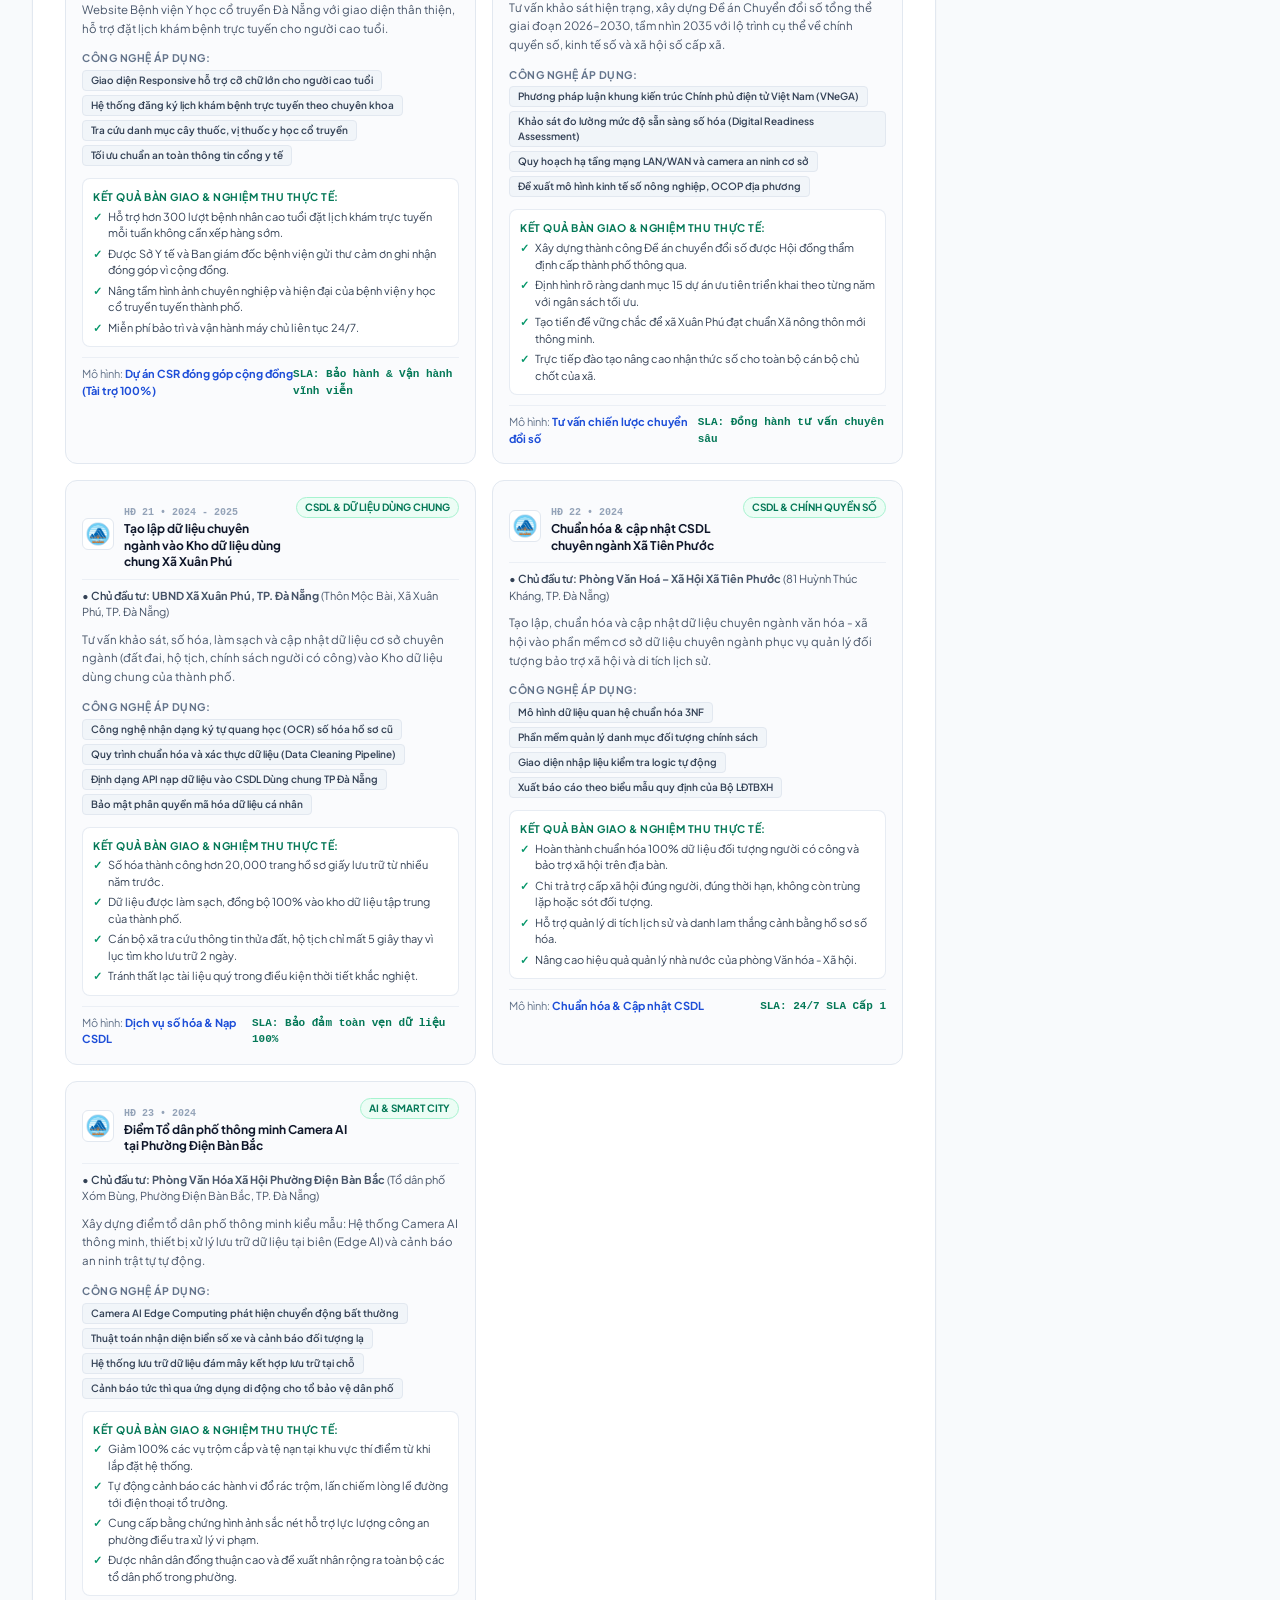
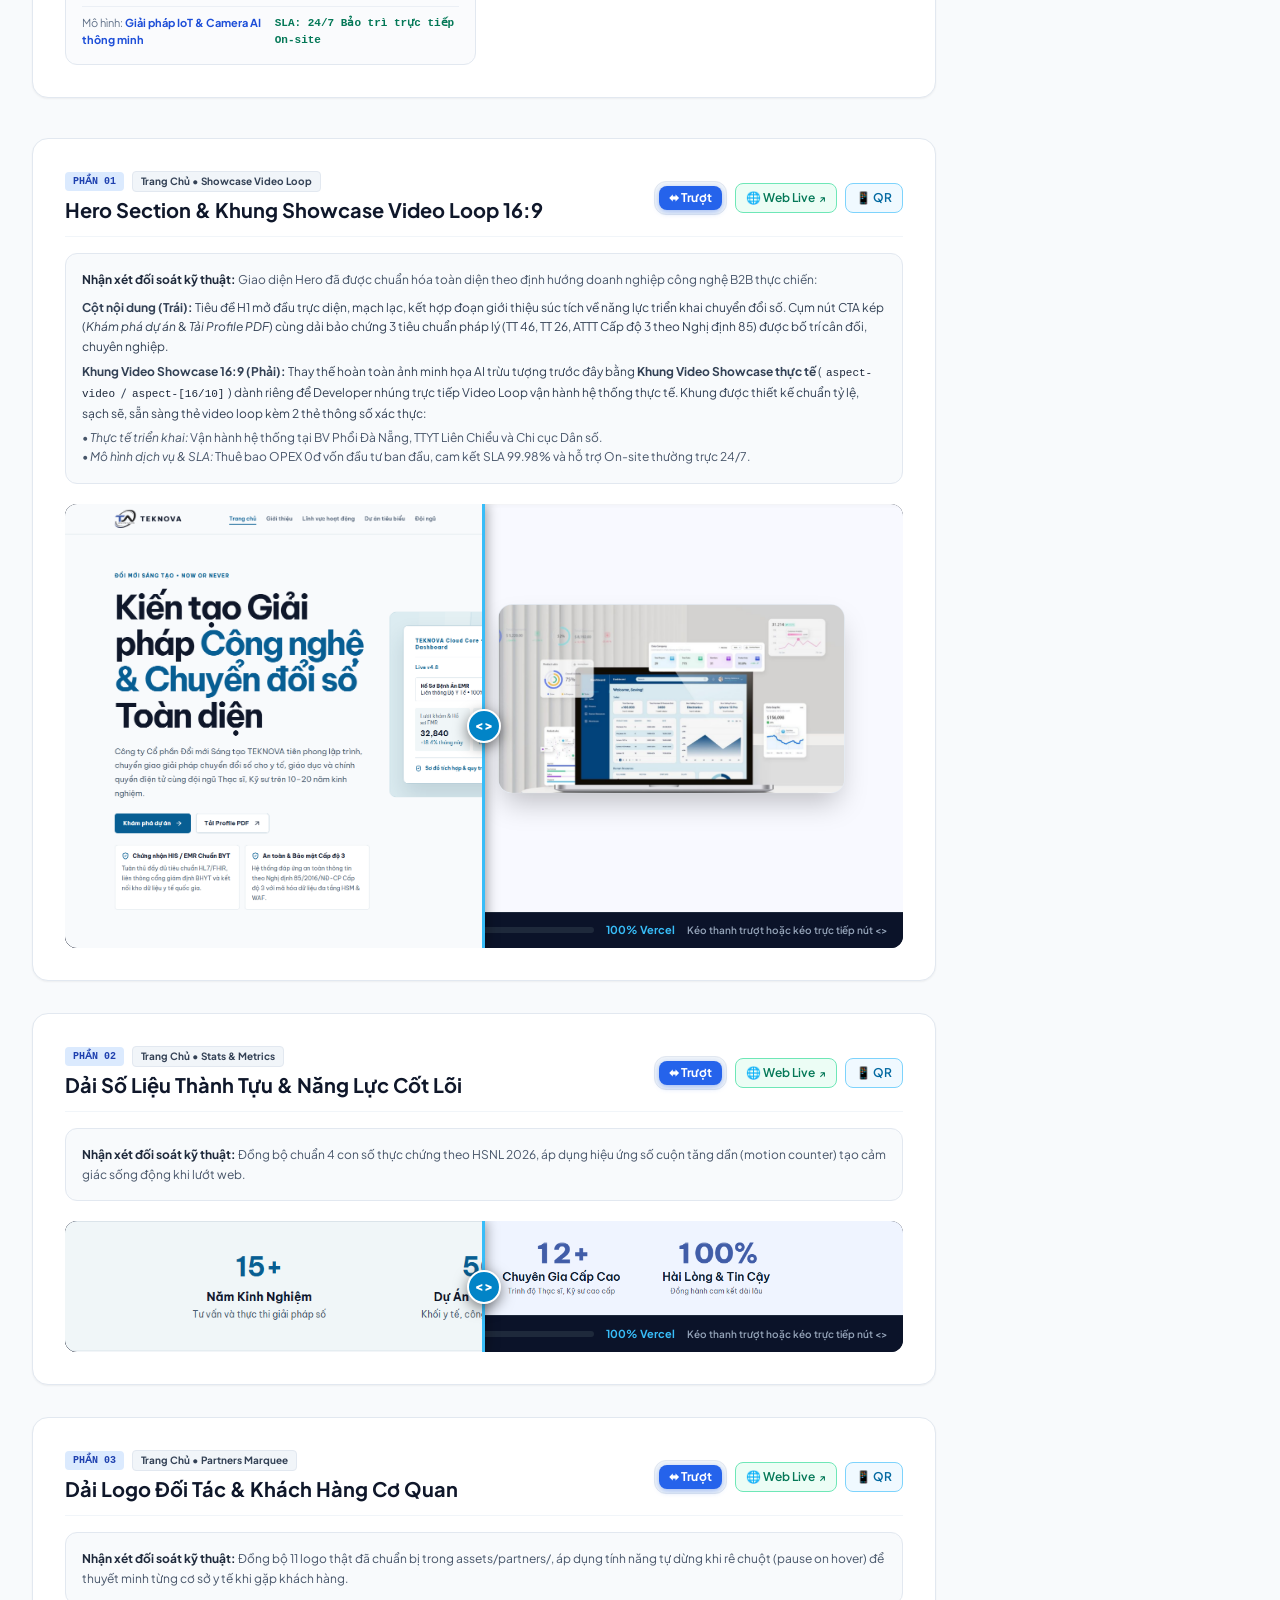
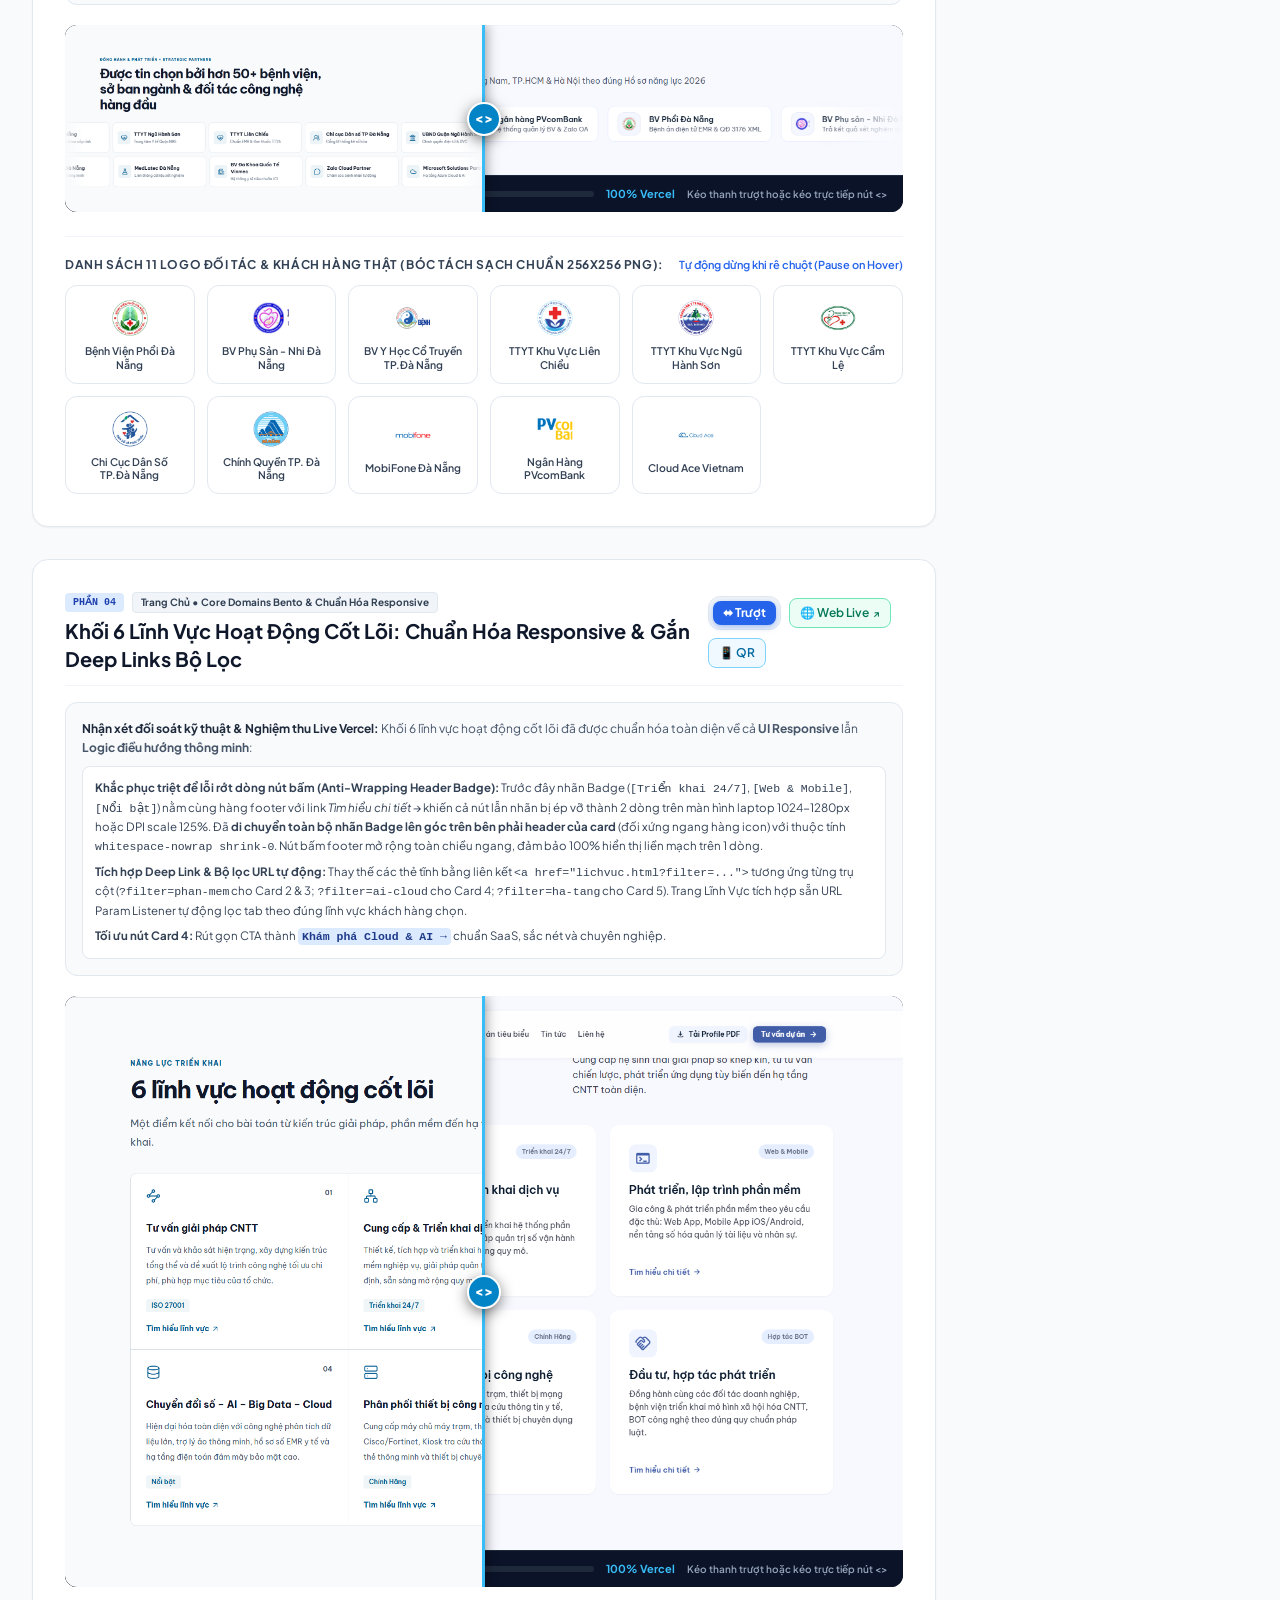
==== commit 852c3fb7: "revert: remove instruction banner and keep original clean report structure" ====
--- a/BAO_CAO_TEKNOVA_FOCUSED.html
+++ b/BAO_CAO_TEKNOVA_FOCUSED.html
@@ -403,42 +403,6 @@
 
       <!-- MAIN CONTENT AREA -->
       <main class="lg:col-span-3 space-y-10">
-
-        <!-- BANNER CHỈ ĐẠO TRIỂN KHAI CỐT LÕI CHO DEV -->
-        <div class="rounded-2xl border-2 border-amber-400 bg-amber-50/90 p-5 shadow-xs transition hover:shadow-md">
-          <div class="flex items-start gap-3.5">
-            <span class="text-3xl shrink-0">⚠️</span>
-            <div class="space-y-2 w-full">
-              <div class="flex items-center gap-2 flex-wrap">
-                <h3 class="text-sm md:text-base font-extrabold uppercase tracking-wide text-amber-950">
-                  Lưu Ý Quan Trọng Dành Cho Dev Khi Triển Khai Website
-                </h3>
-                <span class="px-2.5 py-0.5 rounded-full text-[10px] font-bold bg-amber-200 text-amber-900 border border-amber-300">
-                  Chỉ Thị Thi Công
-                </span>
-              </div>
-              <p class="text-xs md:text-sm text-amber-950 font-medium leading-relaxed">
-                <strong>Định hướng thi công:</strong> Dev chỉ cần tập trung làm <strong>đúng 100% nội dung</strong> (text, số liệu, danh mục đối tác, hồ sơ, nhân sự) và <strong>chuẩn format</strong> (layout, lưới cột, khoảng cách, font chữ, responsive). <strong>Tuyệt đối KHÔNG cần copy các hiệu ứng rườm rà</strong> (không cần SplitText tách chữ từng ký tự, không cần hiệu ứng chuyển động phức tạp hay animation cuộn nặng nề).
-              </p>
-              <div class="grid grid-cols-1 md:grid-cols-2 gap-2.5 pt-1 text-xs">
-                <div class="flex items-start gap-2 bg-white/95 p-3 rounded-xl border border-emerald-200 shadow-2xs">
-                  <span class="text-emerald-600 font-bold text-sm shrink-0">✓</span>
-                  <div>
-                    <strong class="text-emerald-800">Yêu cầu cốt lõi (CẦN LÀM):</strong>
-                    <div class="text-[11px] text-slate-600 mt-0.5">Làm đúng nội dung HSNL 2026, chuẩn layout, hiển thị nội dung tĩnh ngay tức thì khi vào trang, tối ưu mượt mà và responsive trên mọi thiết bị.</div>
-                  </div>
-                </div>
-                <div class="flex items-start gap-2 bg-white/95 p-3 rounded-xl border border-rose-200 shadow-2xs">
-                  <span class="text-rose-600 font-bold text-sm shrink-0">✕</span>
-                  <div>
-                    <strong class="text-rose-800">Hiệu ứng rườm rà (BỎ QUA):</strong>
-                    <div class="text-[11px] text-slate-600 mt-0.5">Không cần sao chép animation tách chữ, parallax trễ cuộn, hoặc chuyển cảnh phức tạp gây nặng máy và dễ làm ẩn nội dung/mất chữ.</div>
-                  </div>
-                </div>
-              </div>
-            </div>
-          </div>
-        </div>
 
         <!-- 1. DỮ LIỆU PHÁP LÝ CHUẨN TỪ HSNL 2026 -->
         <section id="thong-tin-phap-ly" class="filter-section bg-white rounded-2xl p-6 md:p-8 border border-slate-200 shadow-sm" data-scope="legal" data-priority="p0">
@@ -4153,14 +4117,6 @@
             </span>
           </div>
 
-          <!-- Ghi Chú Chỉ Đạo Dev -->
-          <div class="mb-4 p-3.5 rounded-xl bg-amber-50/90 border border-amber-300 text-xs text-amber-950 flex items-start gap-2.5">
-            <span class="text-base shrink-0 mt-0.5">💡</span>
-            <div>
-              <strong>Nguyên tắc triển khai cho dev:</strong> Làm đúng 100% nội dung và chuẩn cấu trúc format layout theo từng đầu việc. <strong>Tuyệt đối không cần mất thời gian copy các hiệu ứng rườm rà</strong> (như tách chữ, delay animation, hiệu ứng cuộn phức tạp) — ưu tiên giao diện sạch, tải tức thì, chuẩn responsive và dễ bảo trì.
-            </div>
-          </div>
-
           <div class="overflow-x-auto rounded-xl border border-slate-200">
             <table class="w-full text-left text-xs border-collapse">
               <thead>
